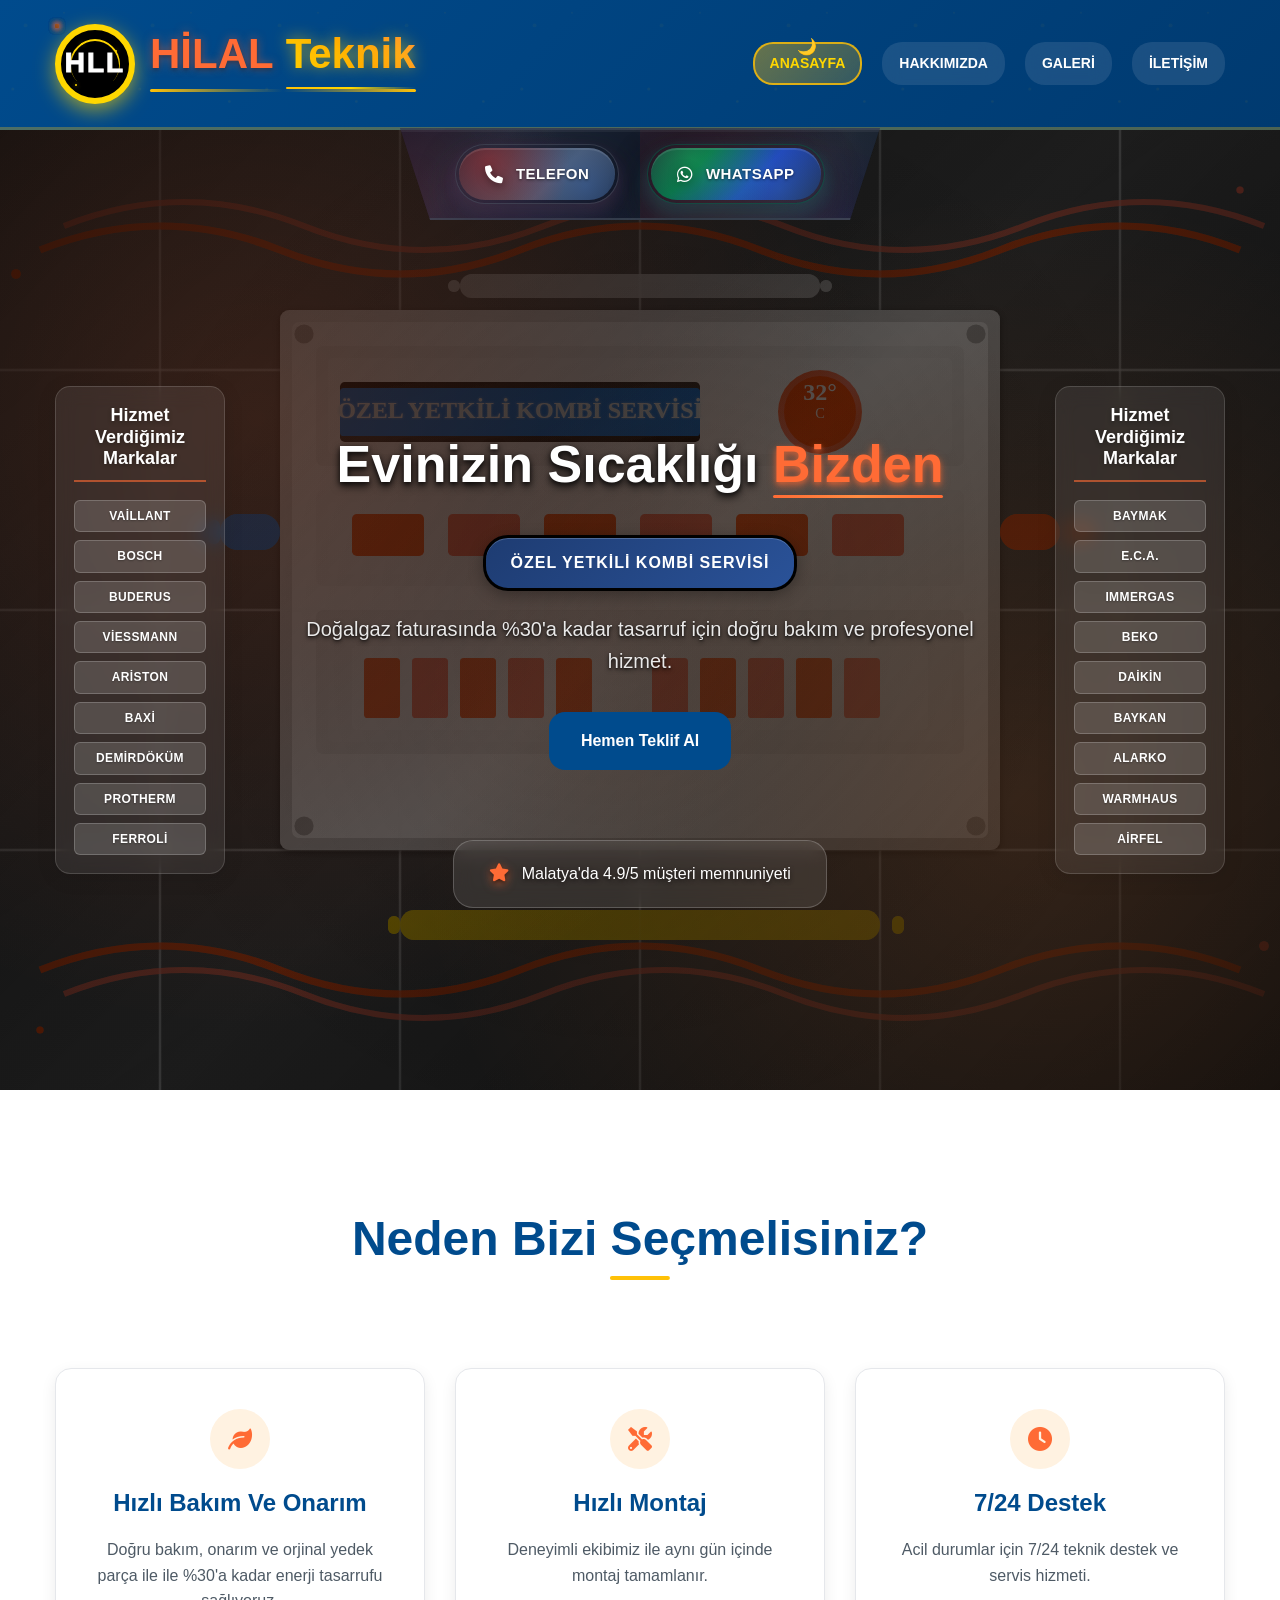
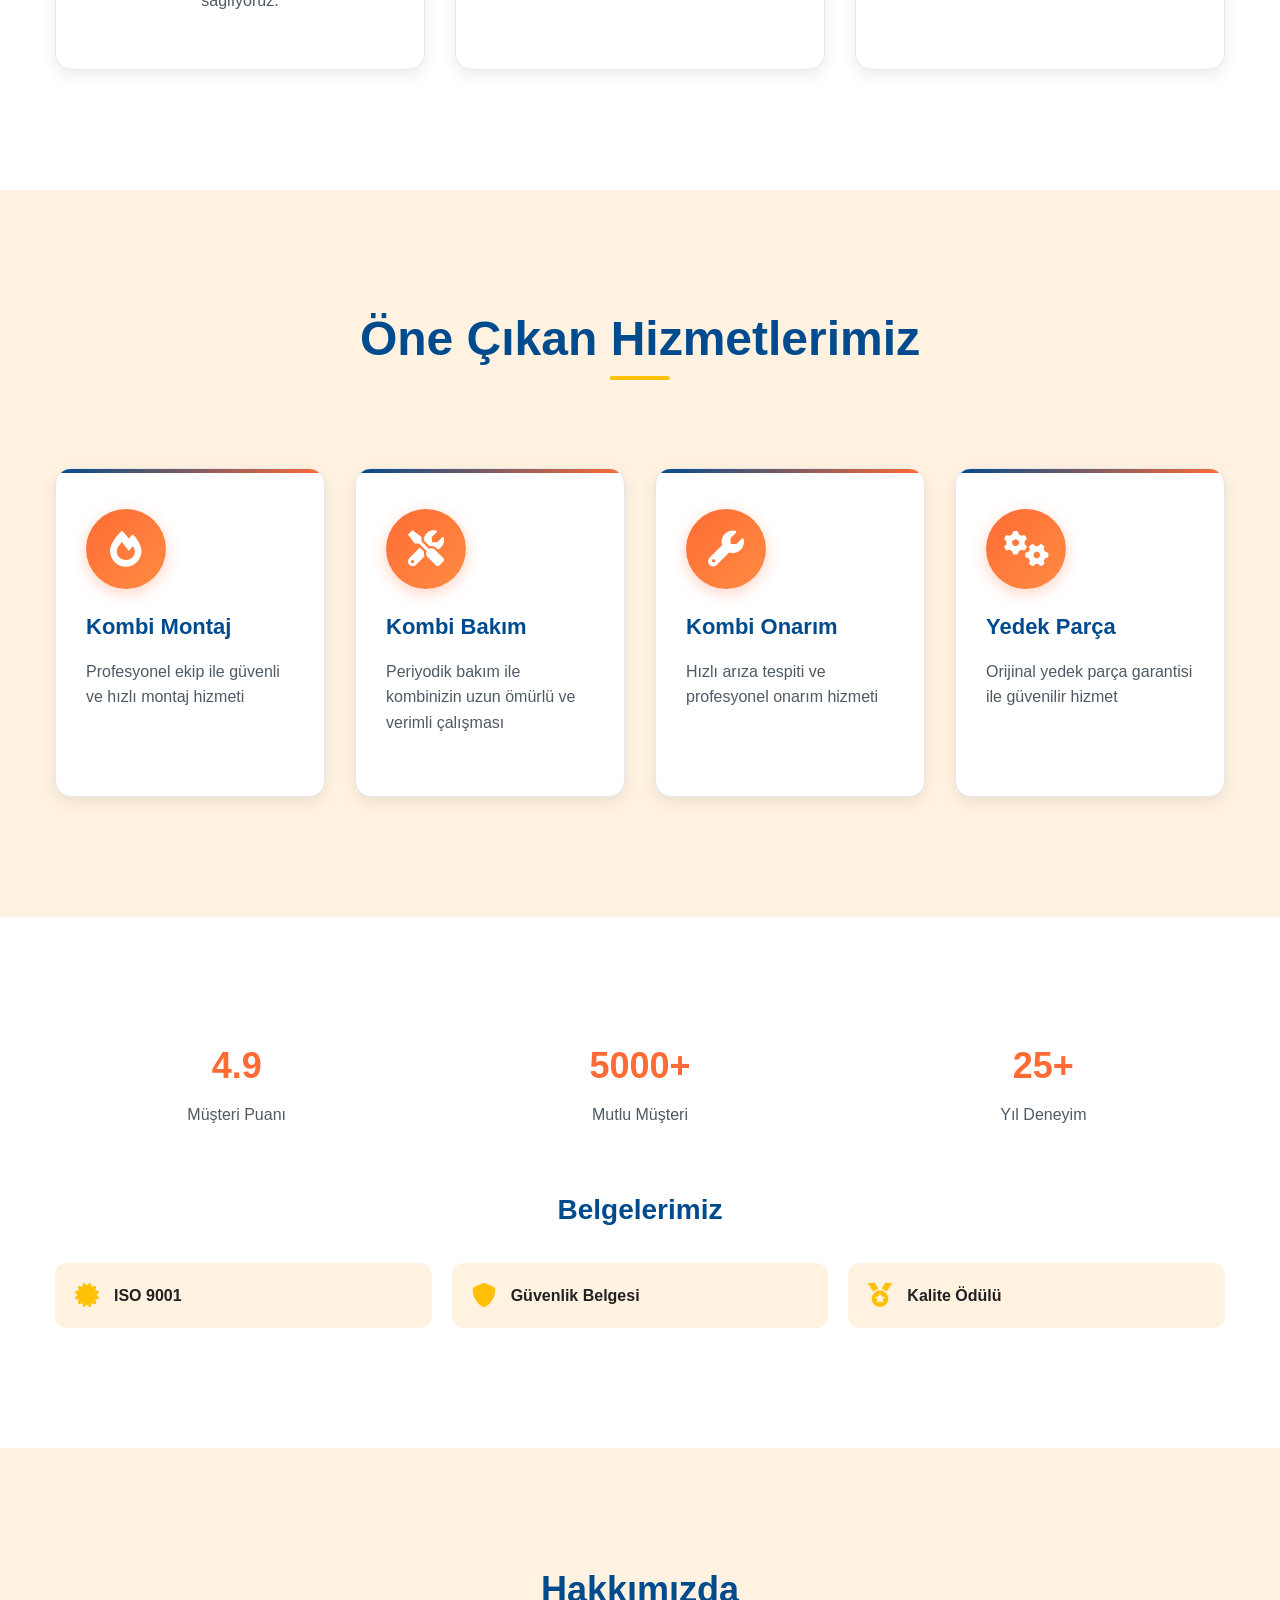
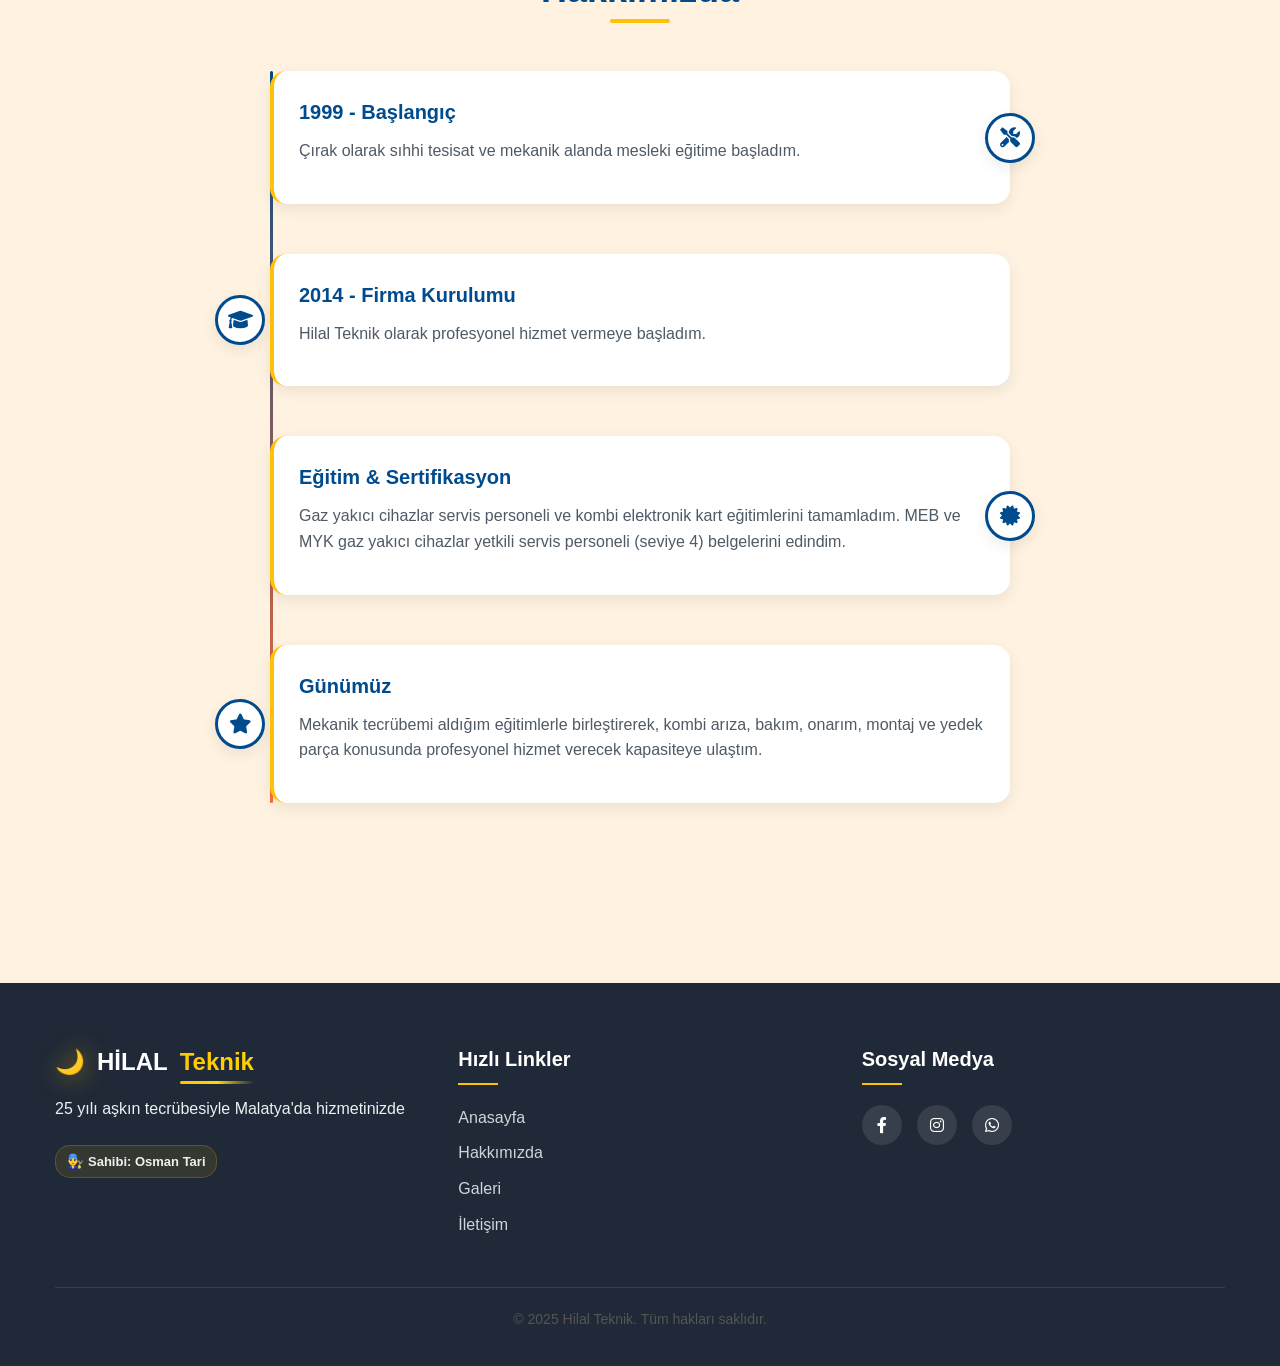
==== index.html @ ba750249 "Add files via upload" ====
<!DOCTYPE html>
<html lang="tr">
<head>
    <meta charset="UTF-8">
    <meta name="viewport" content="width=device-width, initial-scale=1.0, maximum-scale=5.0, user-scalable=yes">
    <meta name="robots" content="index, follow">
    
    <!-- Güvenlik Başlıkları -->
    <meta http-equiv="X-Content-Type-Options" content="nosniff">
    <meta http-equiv="X-Frame-Options" content="DENY">
    <meta http-equiv="X-XSS-Protection" content="1; mode=block">
    <meta http-equiv="Referrer-Policy" content="strict-origin-when-cross-origin">
    <meta http-equiv="Permissions-Policy" content="geolocation=(), microphone=(), camera=()">
    <meta http-equiv="Content-Security-Policy" content="default-src 'self'; script-src 'self' 'unsafe-inline' https://cdnjs.cloudflare.com https://fonts.googleapis.com; style-src 'self' 'unsafe-inline' https://cdnjs.cloudflare.com https://fonts.googleapis.com; font-src 'self' https://fonts.gstatic.com https://cdnjs.cloudflare.com; img-src 'self' data: https:; connect-src 'self' https://fonts.googleapis.com https://cdnjs.cloudflare.com;">
    <meta name="description" content="Malatya kombi servisi Hilal Teknik - Osman Tari. Vaillant, Bosch, Buderus, Viessmann, Ariston, Baxi, Demirdöküm, Protherm, Ferroli kombi montaj, bakım, onarım. 7/24 servis.">
    <meta name="keywords" content="malatya kombi servisi, hilal teknik, osman tari, vaillant kombi servisi, bosch kombi servisi, buderus kombi servisi, viessmann kombi servisi, ariston kombi servisi, baxi kombi servisi, demirdöküm kombi servisi, protherm kombi servisi, ferroli kombi servisi, kombi montaj malatya, kombi bakım malatya, kombi onarım malatya, kombi yedek parça malatya, 7/24 kombi servisi, malatya ısıtma sistemleri, kombi tamiri, kombi arıza servisi">
    <meta property="og:locale" content="tr_TR">
    <meta property="og:type" content="website">
    <meta property="og:title" content="Malatya Kombi Servisi | Hilal Teknik - Osman Tari">
    <meta property="og:description" content="Vaillant, Bosch, Buderus, Viessmann, Ariston kombi servisi Malatya. Hilal Teknik - Osman Tari ile güvenilir hizmet. 7/24 montaj, bakım, onarım.">
    <meta property="og:image" content="RESIMLER/resim1.jpeg">
    <meta property="og:url" content="https://www.hilalsihhitesisat.com">
    <meta name="twitter:card" content="summary_large_image">
    <meta name="twitter:title" content="Malatya Kombi Servisi | Hilal Teknik - Osman Tari">
    <meta name="twitter:description" content="Vaillant, Bosch, Buderus, Viessmann, Ariston kombi servisi Malatya. Hilal Teknik ile güvenilir hizmet. 7/24 montaj, bakım, onarım.">
    <title>Malatya Kombi Servisi | Hilal Teknik - Osman Tari | Vaillant, Bosch, Buderus Servis</title>
    <link rel="preload" as="image" href="RESIMLER/resim1.jpeg">
    <link rel="preconnect" href="https://fonts.googleapis.com">
    <link rel="preconnect" href="https://fonts.gstatic.com" crossorigin>
    <link href="https://fonts.googleapis.com/css2?family=Inter:wght@400;500;600;700&display=swap" rel="stylesheet">
    <link rel="stylesheet" href="style.css">
    <link rel="stylesheet" href="https://cdnjs.cloudflare.com/ajax/libs/font-awesome/6.0.0-beta3/css/all.min.css">
    <script type="application/ld+json">
    {
      "@context": "https://schema.org",
      "@type": "HVACBusiness",
              "name": "Hilal Teknik",
      "address": {
        "@type": "PostalAddress",
        "addressLocality": "Malatya",
        "addressCountry": "TR"
      },
      "telephone": "+90 537 607 48 17",
      "email": "info@hilalteknik.com",
      "areaServed": "Malatya",
      "image": "RESIMLER/resim1.jpeg",
      "priceRange": "₺₺",
      "openingHours": "Mo-Su 00:00-23:59",
      "sameAs": [
        "https://www.facebook.com/hilal.teknik.tesisat.malatya",
        "https://www.instagram.com/osman_tari",
        "https://wa.me/905376074817"
      ]
    }
    </script>
</head>
<body>
    <!-- ==================== HEADER / NAVBAR ==================== -->
    <header>
        <div class="container">
            <div class="logo">
                <div class="logo-emblem">
                    <!-- Dönen halka -->
                    <div class="rotating-ring"></div>
                    
                    <!-- Küçük kayalar -->
                    <div class="space-rocks">
                        <div class="rock rock-1"></div>
                        <div class="rock rock-2"></div>
                        <div class="rock rock-3"></div>
                        <div class="rock rock-4"></div>
                        <div class="rock rock-5"></div>
                        <div class="rock rock-6"></div>
                    </div>
                    
                    <!-- Ana amblem -->
                    <div class="emblem-circle">
                        <div class="emblem-text">HLL</div>
                        <div class="emblem-arc"></div>
                        <!-- Parçalanma efektleri -->
                        <div class="fragments">
                            <div class="fragment fragment-1"></div>
                            <div class="fragment fragment-2"></div>
                            <div class="fragment fragment-3"></div>
                            <div class="fragment fragment-4"></div>
                        </div>
                    </div>
                </div>
                <h1>HİLAL <span>Teknik</span></h1>
            </div>
            <nav>
                <!-- Sabit navigasyon -->
                <div class="nav-items">
                    <a href="index.html" class="nav-item" data-page="index">ANASAYFA</a>
                    <a href="hakkimizda.html" class="nav-item" data-page="hakkimizda">HAKKIMIZDA</a>
                    <a href="galeri.html" class="nav-item" data-page="galeri">GALERİ</a>
                    <a href="iletisim.html" class="nav-item nav-item--large" data-page="iletisim">İLETİŞİM</a>
                </div>
            </nav>
        </div>
    </header>

    <!-- ==================== CONTACT ACTION BAR ==================== -->
    <section class="contact-action-bar">
        <div class="container">
            <div class="contact-actions">
                <a href="tel:05376074817" class="action-btn action-btn--phone">
                    <i class="fas fa-phone"></i>
                    <span>Telefon</span>
                </a>
                <a href="https://wa.me/905376074817" class="action-btn action-btn--whatsapp">
                    <i class="fab fa-whatsapp"></i>
                    <span>WhatsApp</span>
                </a>
            </div>
        </div>
    </section>

    <main>



    <!-- ==================== HERO SECTION ==================== -->
    <section class="hero-section section section--kombi-hero">
        <div class="hero-background">
            <div class="hero-overlay"></div>
        </div>
        
        <div class="container">
            <div class="hero-grid">
                <!-- Sol Sütun - Kombi Markaları -->
                <div class="hero-brands hero-brands--left">
                    <h3 class="brands-title">Hizmet Verdiğimiz Markalar</h3>
                    <div class="brands-grid">
                        <div class="brand-item">Vaillant</div>
                        <div class="brand-item">Bosch</div>
                        <div class="brand-item">Buderus</div>
                        <div class="brand-item">Viessmann</div>
                        <div class="brand-item">Ariston</div>
                        <div class="brand-item">Baxi</div>
                        <div class="brand-item">Demirdöküm</div>
                        <div class="brand-item">Protherm</div>
                        <div class="brand-item">Ferroli</div>
                       
                    </div>
                </div>
                
                <!-- Orta Sütun - Ana İçerik -->
                <div class="hero-content">
                    <h1 class="hero-title">Evinizin Sıcaklığı <span class="highlight">Bizden</span></h1>
                    <div class="hero-badge">
                        <span class="badge-text">Özel Yetkili Kombi Servisi</span>
                    </div>
                    <p class="hero-subtitle">Doğalgaz faturasında %30'a kadar tasarruf için doğru bakım ve profesyonel hizmet.</p>
                    
                    <div class="hero-cta">
                        <a href="#contact" class="btn btn--primary js-open-quote">Hemen Teklif Al</a>
                    </div>

                    <div class="trust-badge">
                        <div class="trust-item">
                            <i class="fas fa-star"></i>
                            <span>Malatya'da 4.9/5 müşteri memnuniyeti</span>
                        </div>
                    </div>
                </div>
                
                <!-- Sağ Sütun - Kombi Markaları -->
                <div class="hero-brands hero-brands--right">
                    <h3 class="brands-title">Hizmet Verdiğimiz Markalar</h3>
                    <div class="brands-grid">
                        <div class="brand-item">Baymak</div>
                        <div class="brand-item">E.C.A.</div>
                        <div class="brand-item">Immergas</div>
                       
                        <div class="brand-item">Beko</div>
                        
                        <div class="brand-item">Daikin</div>
                        <div class="brand-item">Baykan</div>
                        <div class="brand-item">Alarko</div>
                        <div class="brand-item">Warmhaus</div>
                        <div class="brand-item">Airfel</div>
                    </div>
                </div>
            </div>
        </div>
    </section>

    <!-- ==================== VALUE PROPOSITION ==================== -->
    <section class="value-prop section section--white">
        <div class="container">
            <h2 class="section-title">Neden Bizi Seçmelisiniz?</h2>
            <div class="value-grid">
                <div class="value-card">
                    <div class="value-icon">
                        <i class="fas fa-leaf"></i>
                    </div>
                    <h3>Hızlı Bakım Ve Onarım</h3>
                    <p>Doğru bakım, onarım  ve orjinal yedek parça ile ile %30'a kadar enerji tasarrufu sağlıyoruz.</p>
                </div>
                <div class="value-card">
                    <div class="value-icon">
                        <i class="fas fa-tools"></i>
                    </div>
                    <h3>Hızlı Montaj</h3>
                    <p>Deneyimli ekibimiz ile aynı gün içinde montaj tamamlanır.</p>
                </div>
                <div class="value-card">
                    <div class="value-icon">
                        <i class="fas fa-clock"></i>
                    </div>
                    <h3>7/24 Destek</h3>
                    <p>Acil durumlar için 7/24 teknik destek ve servis hizmeti.</p>
                </div>
            </div>
        </div>
    </section>

    <!-- ==================== FEATURED SERVICES ==================== -->
    <section class="featured-services section section--comfort">
        <div class="container">
            <h2 class="section-title">Öne Çıkan Hizmetlerimiz</h2>
            <div class="services-grid">
                <div class="service-card">
                    <div class="service-icon">
                        <i class="fas fa-fire"></i>
                    </div>
                    <h3>Kombi Montaj</h3>
                    <p>Profesyonel ekip ile güvenli ve hızlı montaj hizmeti</p>
                </div>
                <div class="service-card">
                    <div class="service-icon">
                        <i class="fas fa-tools"></i>
                    </div>
                    <h3>Kombi Bakım</h3>
                    <p>Periyodik bakım ile kombinizin uzun ömürlü ve verimli çalışması</p>
                </div>
                <div class="service-card">
                    <div class="service-icon">
                        <i class="fas fa-wrench"></i>
                    </div>
                    <h3>Kombi Onarım</h3>
                    <p>Hızlı arıza tespiti ve profesyonel onarım hizmeti</p>
                </div>
                <div class="service-card">
                    <div class="service-icon">
                        <i class="fas fa-cogs"></i>
                    </div>
                    <h3>Yedek Parça</h3>
                    <p>Orijinal yedek parça garantisi ile güvenilir hizmet</p>
                </div>
            </div>
        </div>
    </section>

    <!-- ==================== TRUST ELEMENTS ==================== -->
    <section class="trust-section section section--white">
        <div class="container">
            <div class="trust-content">
                <div class="trust-stats">
                    <div class="stat-item">
                        <div class="stat-number">4.9</div>
                        <div class="stat-label">Müşteri Puanı</div>
                    </div>
                    <div class="stat-item">
                        <div class="stat-number">5000+</div>
                        <div class="stat-label">Mutlu Müşteri</div>
                    </div>
                    <div class="stat-item">
                        <div class="stat-number">25+</div>
                        <div class="stat-label">Yıl Deneyim</div>
                    </div>
                </div>
                
                <div class="certifications">
                    <h3>Belgelerimiz</h3>
                    <div class="cert-grid">
                        <div class="cert-item">
                            <i class="fas fa-certificate"></i>
                            <span>ISO 9001</span>
                        </div>
                        <div class="cert-item">
                            <i class="fas fa-shield-alt"></i>
                            <span>Güvenlik Belgesi</span>
                        </div>
                        <div class="cert-item">
                            <i class="fas fa-medal"></i>
                            <span>Kalite Ödülü</span>
                        </div>
                    </div>
                </div>
            </div>
        </div>
    </section>


    <!-- ==================== ABOUT SECTION ==================== -->
    <section class="about section section--comfort">
        <div class="container">
            <h2 class="section-title">Hakkımızda</h2>

            <div class="about-story">
                <div class="story-timeline">
                    <div class="timeline-item">
                        <div class="timeline-icon">
                            <i class="fas fa-tools"></i>
                        </div>
                        <div class="timeline-content">
                            <h4>1999 - Başlangıç</h4>
                            <p>Çırak olarak sıhhi tesisat ve mekanik alanda mesleki eğitime başladım.</p>
                        </div>
                    </div>
                    
                    <div class="timeline-item">
                        <div class="timeline-icon">
                            <i class="fas fa-graduation-cap"></i>
                        </div>
                        <div class="timeline-content">
                            <h4>2014 - Firma Kurulumu</h4>
                            <p>Hilal Teknik olarak profesyonel hizmet vermeye başladım.</p>
                        </div>
                    </div>
                    
                    <div class="timeline-item">
                        <div class="timeline-icon">
                            <i class="fas fa-certificate"></i>
                        </div>
                        <div class="timeline-content">
                            <h4>Eğitim & Sertifikasyon</h4>
                            <p>Gaz yakıcı cihazlar servis personeli ve kombi elektronik kart eğitimlerini tamamladım. MEB ve MYK gaz yakıcı cihazlar yetkili servis personeli (seviye 4) belgelerini edindim.</p>
                        </div>
                    </div>
                    
                    <div class="timeline-item">
                        <div class="timeline-icon">
                            <i class="fas fa-star"></i>
                        </div>
                        <div class="timeline-content">
                            <h4>Günümüz</h4>
                            <p>Mekanik tecrübemi aldığım eğitimlerle birleştirerek, kombi arıza, bakım, onarım, montaj ve yedek parça konusunda profesyonel hizmet verecek kapasiteye ulaştım.</p>
                        </div>
                    </div>
                </div>
            </div>

        </div>
    </section>

    <!-- ==================== STICKY CALL BAR ==================== -->

    </main>

    <!-- ==================== FOOTER ==================== -->
    <footer>
        <div class="container">
            <div class="footer-content">
                <div class="footer-logo">
                    <h2>HİLAL <span>Teknik</span></h2>
                    <p>25 yılı aşkın tecrübesiyle Malatya'da hizmetinizde</p>
                    <p class="footer-owner">Sahibi: Osman Tari</p>
                </div>
                <div class="footer-links">
                    <h3>Hızlı Linkler</h3>
                    <ul>
                        <li><a href="index.html">Anasayfa</a></li>
                        <li><a href="hakkimizda.html">Hakkımızda</a></li>
                        <li><a href="galeri.html">Galeri</a></li>
                        <li><a href="iletisim.html">İletişim</a></li>
                    </ul>
                </div>
                <div class="footer-social">
                    <h3>Sosyal Medya</h3>
                    <div class="social-icons">
                        <a href="https://www.facebook.com/hilal.teknik.tesisat.malatya" target="_blank"><i class="fab fa-facebook-f"></i></a>
                        <a href="https://www.instagram.com/hilal_teknik_malatya" target="_blank"><i class="fab fa-instagram"></i></a>
                        <a href="https://wa.me/905376074817" target="_blank"><i class="fab fa-whatsapp"></i></a>
                    </div>
                </div>
            </div>
            <div class="copyright">
                <p>&copy; 2025 Hilal Teknik. Tüm hakları saklıdır.</p>
            </div>
        </div>
    </footer>

    <!-- ==================== TEKLIF ÇEKMECE (DRAWER) ==================== -->
    <div class="drawer" id="quoteDrawer" aria-hidden="true" role="dialog" aria-label="Teklif Al">
        <div class="drawer-panel">
            <div class="drawer-header">
                <div class="drawer-title">
                    <i class="fas fa-tools"></i>
                    Hizmet Seçin
                </div>
                <button class="drawer-close" id="drawerClose" aria-label="Kapat"><i class="fas fa-times"></i></button>
            </div>
            <div class="drawer-body">
                <div class="service-options">
                    <div class="service-option">
                        <div class="service-icon">
                            <i class="fas fa-wrench"></i>
                        </div>
                        <div class="service-content">
                            <h3>Kombi Bakım & Onarım</h3>
                            <p>Profesyonel bakım, arıza tespiti ve onarım hizmetleri</p>
                            <div class="service-features">
                                <span><i class="fas fa-check"></i> Periyodik bakım</span>
                                <span><i class="fas fa-check"></i> Arıza tespiti</span>
                                <span><i class="fas fa-check"></i> Yerinde onarım</span>
                            </div>
                            <div class="service-actions">
                                <a href="https://wa.me/905376074817?text=Kombi bakım ve onarım hakkında bilgi almak istiyorum" class="btn btn--primary" target="_blank">
                                    <i class="fab fa-whatsapp"></i> WhatsApp
                                </a>
                                <a href="tel:05376074817" class="btn btn--secondary">
                                    <i class="fas fa-phone"></i> Telefon
                                </a>
                            </div>
                        </div>
                    </div>
                    
                    <div class="service-option">
                        <div class="service-icon">
                            <i class="fas fa-cog"></i>
                        </div>
                        <div class="service-content">
                            <h3>Kombi Montaj & Kurulum</h3>
                            <p>Yeni kombi montajı, eski kombi değişimi ve sistem kurulumu</p>
                            <div class="service-features">
                                <span><i class="fas fa-check"></i> Yeni kombi montajı</span>
                                <span><i class="fas fa-check"></i> Eski kombi değişimi</span>
                                <span><i class="fas fa-check"></i> Sistem kurulumu</span>
                            </div>
                            <div class="service-actions">
                                <a href="https://wa.me/905376074817?text=Kombi montaj ve kurulum hakkında bilgi almak istiyorum" class="btn btn--primary" target="_blank">
                                    <i class="fab fa-whatsapp"></i> WhatsApp
                                </a>
                                <a href="tel:05376074817" class="btn btn--secondary">
                                    <i class="fas fa-phone"></i> Telefon
                                </a>
                            </div>
                        </div>
                    </div>
                </div>
            </div>
        </div>
    </div>


    <!-- ==================== JAVASCRIPT ==================== -->
    <script>
        document.addEventListener('DOMContentLoaded', function() {
            // CTA Teklif Al tetikleyici
            const drawer = document.getElementById('quoteDrawer');
            const drawerClose = document.getElementById('drawerClose');
            
            function openDrawer() {
                drawer.classList.add('open');
                drawer.setAttribute('aria-hidden', 'false');
                document.body.style.overflow = 'hidden';
            }
            function closeDrawer() {
                drawer.classList.remove('open');
                drawer.setAttribute('aria-hidden', 'true');
                document.body.style.overflow = '';
            }
            
            document.querySelectorAll('a.btn.btn--secondary, .call-btn--quote').forEach(el => {
                el.addEventListener('click', (e) => {
                    // Teklif Alma butonları çekmeceyi açsın
                    // İşlevsiz butonları (javascript:void(0)) hariç tut
                    if ((el.classList.contains('btn--secondary') || el.classList.contains('call-btn--quote')) && 
                        el.getAttribute('href') !== 'javascript:void(0)') {
                        e.preventDefault();
                        openDrawer();
                    }
                });
            });
            
            // Birincil CTA da çekmeceyi açsın
            document.querySelectorAll('.js-open-quote').forEach(el => {
                el.addEventListener('click', (e) => { e.preventDefault(); openDrawer(); });
            });
            
            drawerClose?.addEventListener('click', closeDrawer);
            drawer?.addEventListener('click', (e) => {
                if (e.target === drawer) closeDrawer();
            });
        });
    </script>

    <!-- ==================== SCROLL EFFECTS JAVASCRIPT ==================== -->
    <script>
        // Contact action bar scroll behavior
        let lastScrollTop = 0;
        const contactActionBar = document.querySelector('.contact-action-bar');

        window.addEventListener('scroll', function() {
            const scrollTop = window.pageYOffset || document.documentElement.scrollTop;
            
            // Scrolling down - move contact action bar to top
            if (scrollTop > lastScrollTop && scrollTop > 80) {
                contactActionBar.classList.add('action-bar-top');
            }
            // Scrolling up - keep bar at top until reaching original position
            else if (scrollTop < lastScrollTop) {
                // Only move bar back when reaching original position (128px desktop, 108px mobile)
                const threshold = window.innerWidth <= 768 ? 108 : 128;
                if (scrollTop <= threshold) {
                    contactActionBar.classList.remove('action-bar-top');
                }
                // Above threshold, keep bar at top during upward scroll
            }
            // At very top - always show bar in original position
            else if (scrollTop <= 80) {
                contactActionBar.classList.remove('action-bar-top');
            }
            
            lastScrollTop = scrollTop;
        });

        // Smooth scroll for navigation links
        document.querySelectorAll('a[href^="#"]').forEach(anchor => {
            anchor.addEventListener('click', function (e) {
                e.preventDefault();
                const target = document.querySelector(this.getAttribute('href'));
                if (target) {
                    target.scrollIntoView({
                        behavior: 'smooth',
                        block: 'start'
                    });
                }
            });
        });
        
        // Sabit navigasyon sistemi - aktif sayfa işaretleme
        function setActiveNavItem() {
            const currentPage = window.location.pathname;
            const navItems = document.querySelectorAll('.nav-item');
            
            navItems.forEach(item => {
                item.classList.remove('active');
                const href = item.getAttribute('href');
                
                if (currentPage.includes('index.html') || currentPage === '/' || currentPage.endsWith('/')) {
                    if (href === 'index.html') {
                        item.classList.add('active');
                    }
                } else if (currentPage.includes('hakkimizda')) {
                    if (href === 'hakkimizda.html') {
                        item.classList.add('active');
                    }
                } else if (currentPage.includes('galeri')) {
                    if (href === 'galeri.html') {
                        item.classList.add('active');
                    }
                } else if (currentPage.includes('iletisim')) {
                    if (href === 'iletisim.html') {
                        item.classList.add('active');
                    }
                }
            });
        }
        
        // Sayfa yüklendiğinde aktif öğeyi işaretle
        setActiveNavItem();
        
        // Mobil menü kodu kaldırıldı
    </script>

    <!-- ==================== YUKARI ÇIKMA BUTONU ==================== -->
    <button id="scrollToTop" class="scroll-to-top" aria-label="Yukarı çık">
        <i class="fas fa-arrow-up"></i>
    </button>

    <script>
        // Yukarı çıkma butonu
        const scrollToTopBtn = document.getElementById('scrollToTop');
        
        // Sayfa kaydırıldığında butonu göster/gizle
        window.addEventListener('scroll', function() {
            if (window.pageYOffset > 300) {
                scrollToTopBtn.classList.add('show');
            } else {
                scrollToTopBtn.classList.remove('show');
            }
        });
        
        // Butona tıklandığında yukarı çık
        scrollToTopBtn.addEventListener('click', function() {
            window.scrollTo({
                top: 0,
                behavior: 'smooth'
            });
        });
    </script>
</body>
</html>
---- style.css ----
/* ==================== GENEL STİLLER ==================== */
* {
    margin: 0;
    padding: 0;
    box-sizing: border-box;
    font-family: 'Arial', sans-serif;
}

body {
    line-height: 1.6;
    color: #333;
    background-color: #f9f9f9;
    background: linear-gradient(to bottom, #f9f9f9 0%, #f9f9f9 100%);
}

.container {
    width: 95%;
    max-width: 1200px;
    margin: 0 auto;
    padding: 0 15px;

}

h1, h2, h3, h4 {
    margin-bottom: 20px;
    color: var(--heading);
}

p {
    margin-bottom: 15px;
    color: #555;
}

a {
    text-decoration: none;
    color: inherit;
    transition: all 0.3s ease;
}

.btn {
    display: inline-block;
    background: var(--primary);
    color: white;
    padding: 12px 25px;
    border-radius: 5px;
    transition: all 0.3s ease;
    font-weight: bold;
    border: none;
    cursor: pointer;
}

.btn:hover {
    background: var(--primary-600);
    transform: translateY(-3px);
    box-shadow: 0 5px 15px rgba(0, 0, 0, 0.1);
}

/* ==================== HEADER / NAVBAR ==================== */
header {
    background: linear-gradient(135deg, var(--primary) 0%, var(--primary-600) 100%);
    color: white;
    padding: 20px 0;
    position: relative;
    width: 100%;
    box-shadow: 
        0 4px 20px rgba(0, 0, 0, 0.15),
        0 2px 10px rgba(0, 0, 0, 0.1);
    border-bottom: 3px solid rgba(255, 193, 7, 0.3);
    overflow: hidden;
}


header::before {
    content: '';
    position: absolute;
    top: 0;
    left: 0;
    right: 0;
    bottom: 0;
    background: url('data:image/svg+xml,<svg xmlns="http://www.w3.org/2000/svg" viewBox="0 0 100 100"><defs><pattern id="headerHilal" width="100" height="100" patternUnits="userSpaceOnUse"><circle cx="20" cy="20" r="1.5" fill="%23FFC107" opacity="0.1"/><circle cx="80" cy="80" r="1" fill="%23FFC107" opacity="0.15"/><circle cx="50" cy="10" r="0.8" fill="%23FFC107" opacity="0.1"/><circle cx="10" cy="70" r="1.2" fill="%23FFC107" opacity="0.12"/></pattern></defs><rect width="100" height="100" fill="url(%23headerHilal)"/></svg>');
    opacity: 0.4;
    animation: headerHilalFloat 20s linear infinite;
}

@keyframes headerHilalFloat {
    0% {
        transform: translateX(0) rotate(0deg);
    }
    100% {
        transform: translateX(-100px) rotate(-360deg);
    }
}

header .container {
    display: flex;
    justify-content: space-between;
    align-items: center;
    position: relative;
    z-index: 2;
}

/* Navigasyon düzeni */
header nav {
    display: flex;
    flex-direction: row;
    gap: 20px;
    align-items: center;
}

/* Sabit navigasyon düzeni */
.nav-items {
    display: flex;
    gap: 20px;
    align-items: center;
}

/* Desktop'ta tüm butonlar aynı boyutta */
.nav-item {
    color: white;
    text-decoration: none;
    font-weight: 600;
    padding: 8px 15px;
    border-radius: 20px;
    transition: all 0.3s ease;
    position: relative;
    overflow: visible;
    z-index: 5;
    border: 2px solid transparent;
    background: rgba(255, 255, 255, 0.1);
    backdrop-filter: blur(10px);
    font-size: 14px;
}

.nav-item:hover {
    background: rgba(255, 255, 255, 0.2);
    border-color: rgba(255, 193, 7, 0.5);
    transform: translateY(-2px);
    box-shadow: 0 4px 15px rgba(255, 193, 7, 0.3);
}

/* Desktop'ta büyük buton özelliği kaldırıldı */
.nav-item--large {
    font-size: 14px;
    padding: 8px 15px;
    background: rgba(255, 255, 255, 0.1);
    border-color: transparent;
}

.nav-item--large:hover {
    background: rgba(255, 255, 255, 0.2);
    border-color: rgba(255, 193, 7, 0.5);
    transform: translateY(-2px);
    box-shadow: 0 4px 15px rgba(255, 193, 7, 0.3);
}

/* Mobilde header düzeni değişir */
@media (max-width: 991px) {
    header .container {
        flex-direction: row;
        justify-content: space-between;
        align-items: center;
        gap: 0;
    }
    
    /* Mobilde navigasyon düzeni */
    header nav {
        flex-direction: column;
        gap: 10px;
    }
    
    .nav-items {
        gap: 10px;
    }
    
    .nav-item {
        padding: 4px 8px;
        font-size: 10px;
    }
    
    .nav-item--large {
        padding: 6px 12px;
        font-size: 12px;
    }
}

.logo {
    display: flex;
    align-items: center;
    gap: 15px;
}

.logo-emblem {
    position: relative;
    width: 80px;
    height: 80px;
    flex-shrink: 0;
    overflow: visible;
}

.emblem-circle {
    width: 100%;
    height: 100%;
    background: #000000;
    border-radius: 50%;
    position: relative;
    display: flex;
    align-items: center;
    justify-content: center;
    overflow: hidden;
    border: 6px solid #FFD700;
    box-shadow: 0 6px 20px rgba(255, 215, 0, 0.6);
}



.emblem-text {
    color: #ffffff;
    font-size: 28px;
    font-weight: 900;
    font-family: 'Arial', sans-serif;
    letter-spacing: 2px;
    z-index: 4;
    position: relative;
    text-shadow: 0 4px 8px rgba(0, 0, 0, 0.8);
    -webkit-text-stroke: 1px #ffffff;
}





.emblem-arc {
    position: absolute;
    top: 0;
    left: 0;
    width: 100%;
    height: 100%;
    z-index: 1;
    display: none; /* Eski halkayı gizle */
}

.emblem-arc::after {
    display: none; /* Eski halka stilini gizle */
}

.logo h1 {
    font-size: 42px;
    font-weight: 700;
    display: flex;
    align-items: center;
    gap: 12px;
    position: relative;
    color: #FF6B35;
    text-shadow: 
        0 2px 4px rgba(0, 0, 0, 0.3),
        0 0 10px rgba(255, 107, 53, 0.5);
}


.logo h1::after {
    content: '';
    position: absolute;
    bottom: -5px;
    left: 0;
    width: 100%;
    height: 3px;
    background: linear-gradient(90deg, var(--accent), transparent, var(--accent));
    border-radius: 2px;
    animation: logoHilalUnderline 3s ease-in-out infinite;
}

@keyframes logoHilalGlow {
    0% {
        filter: drop-shadow(0 0 10px rgba(255, 193, 7, 0.6)) scale(1);
        transform: rotate(0deg);
    }
    100% {
        filter: drop-shadow(0 0 20px rgba(255, 193, 7, 0.9)) scale(1.1);
        transform: rotate(10deg);
    }
}

@keyframes logoHilalUnderline {
    0%, 100% {
        width: 100%;
        opacity: 1;
    }
    50% {
        width: 80%;
        opacity: 0.7;
    }
}

.logo span {
    color: var(--accent);
    font-weight: 600;
    position: relative;
    background: linear-gradient(45deg, #FFD700, #FFA500, #FF8C42);
    -webkit-background-clip: text;
    -webkit-text-fill-color: transparent;
    text-shadow: 0 0 15px rgba(255, 215, 0, 0.6);
    background-clip: text;
}

.logo span::after {
    content: '';
    position: absolute;
    bottom: -2px;
    left: 0;
    width: 100%;
    height: 2px;
    background: linear-gradient(90deg, var(--accent), #FFD700, transparent);
    border-radius: 1px;
    animation: spanHilalGlow 2s ease-in-out infinite alternate;
}

@keyframes spanHilalGlow {
    0% {
        opacity: 0.7;
        transform: scaleX(1);
    }
    100% {
        opacity: 1;
        transform: scaleX(1.1);
    }
}

/* Navigation with hilal elements */
.nav-links {
    display: flex;
    list-style: none;
    gap: 30px;
    margin: 0;
    padding: 0;
}

/* Yeni navigasyon sistemi - Desktop için yukarıda tanımlandı */

/* Aktif sayfa için özel stil */
.nav-item.active {
    background: linear-gradient(135deg, rgba(255, 193, 7, 0.4), rgba(255, 193, 7, 0.2));
    border-color: rgba(255, 193, 7, 0.8);
    color: #FFD700;
    font-weight: 700;
}

.nav-item.active::before {
    content: '🌙';
    position: absolute;
    top: -10px;
    left: 50%;
    transform: translateX(-50%);
    font-size: 16px;
    animation: activePageGlow 2s ease-in-out infinite;
}

@keyframes activePageGlow {
    0%, 100% {
        filter: drop-shadow(0 0 5px rgba(255, 193, 7, 0.8));
    }
    50% {
        filter: drop-shadow(0 0 15px rgba(255, 193, 7, 1));
    }
}

/* Mobile Menu Button - Kaldırıldı */

/* Mobilde menü butonunu göster - Kaldırıldı */

/* Mobilde navigasyon stilleri - temizlendi */

@media (max-width: 575px) {
    .nav-links a {
        padding: 12px 15px;
        font-size: 13px;
    }
    
    /* Small mobile optimizations */
    .mobile-menu-btn {
        width: 28px;
        height: 22px;
    }
    
    .mobile-menu-btn span {
        height: 2.5px;
    }
}

/* Mobile Menu Button Span - Kaldırıldı */

/* Mobile Menu Button Active States - Kaldırıldı */

.nav-links li {
    position: relative;
}

.nav-links a {
    color: white;
    text-decoration: none;
    font-weight: 600;
    font-size: 16px;
    padding: 20px 15px 10px;
    border-radius: 25px;
    transition: all 0.3s ease;
    position: relative;
    overflow: visible;
    z-index: 5;
}

.nav-links a::before {
    content: '🌙';
    position: absolute;
    top: -15px;
    left: 50%;
    transform: translateX(-50%);
    font-size: 16px;
    opacity: 0;
    transition: all 0.3s ease;
    z-index: 10;
    animation: navHilalFloat 2s ease-in-out infinite;
}

.nav-links a:hover::before {
    top: -20px;
    opacity: 1;
    z-index: 15;
    filter: drop-shadow(0 0 8px rgba(255, 193, 7, 0.8));
    animation: navHilalBounce 1s ease-in-out infinite;
}

@keyframes navHilalFloat {
    0%, 100% {
        transform: translateX(-50%) translateY(0);
    }
    50% {
        transform: translateX(-50%) translateY(-3px);
    }
}

@keyframes navHilalBounce {
    0%, 100% {
        transform: translateX(-50%) translateY(0);
    }
    50% {
        transform: translateX(-50%) translateY(-5px);
    }
}

.nav-links a::after {
    content: '';
    position: absolute;
    bottom: 0;
    left: 50%;
    width: 0;
    height: 2px;
    background: var(--accent);
    transition: all 0.3s ease;
    transform: translateX(-50%);
}

.nav-links a:hover::after {
    width: 80%;
}

.nav-links a:hover {
    background: rgba(255, 193, 7, 0.2);
    color: var(--accent);
    transform: translateY(-2px);
    box-shadow: 0 4px 15px rgba(255, 193, 7, 0.3);
    z-index: 8;
}





















/* Enhanced Footer with Hilal */
.footer-logo h2 {
    color: white;
    font-size: 26px;
    margin-bottom: 18px;
    display: flex;
    align-items: center;
    gap: 12px;
}

.footer-logo h2::before {
    content: '🌙';
    font-size: 24px;
    animation: footerHilalGlow 4s ease-in-out infinite alternate;
    filter: drop-shadow(0 0 12px rgba(255, 193, 7, 0.7));
}

@keyframes footerHilalGlow {
    0% {
        filter: drop-shadow(0 0 12px rgba(255, 193, 7, 0.7)) scale(1);
        transform: rotate(0deg);
    }
    100% {
        filter: drop-shadow(0 0 20px rgba(255, 193, 7, 1)) scale(1.15);
        transform: rotate(-10deg);
    }
}

.footer-logo span {
    color: var(--accent);
    position: relative;
    background: linear-gradient(45deg, var(--accent), #FFD700);
    -webkit-background-clip: text;
    -webkit-text-fill-color: transparent;
    background-clip: text;
}

.footer-logo span::after {
    content: '';
    position: absolute;
    bottom: -3px;
    left: 0;
    width: 100%;
    height: 3px;
    background: linear-gradient(90deg, var(--accent), #FFD700, transparent);
    border-radius: 2px;
    animation: footerSpanGlow 3s ease-in-out infinite alternate;
}

@keyframes footerSpanGlow {
    0% {
        opacity: 0.6;
        transform: scaleX(0.8);
    }
    100% {
        opacity: 1;
        transform: scaleX(1.2);
    }
}

/* Responsive adjustments for enhanced hilal elements */
@media (max-width: 768px) {
    .hero-title::before,
    .hero-title::after {
        display: none;
    }
    
    .logo-emblem {
        width: 60px;
        height: 60px;
    }
    
    .emblem-text {
        font-size: 20px;
        letter-spacing: 1px;
    }
    
    
    .logo h1::before {
        font-size: 24px;
    }
    
    .footer-logo h2::before {
        font-size: 20px;
    }
    
    .nav-links a::before {
        display: none;
    }
    
    .nav-links {
        gap: 20px;
    }
}

@media (max-width: 576px) {
    .hero-title {
        font-size: 42px;
    }
    
    .logo h1 {
        font-size: 28px;
    }
    
    .logo h1::before {
        font-size: 20px;
    }
    
    .footer-logo h2 {
        font-size: 22px;
    }
    
    .footer-logo h2::before {
        font-size: 18px;
    }
}

/* ==================== HERO SECTION ==================== */
.hero {
    height: 80vh;
    display: flex;
    align-items: center;
    text-align: center;
    color: white;
    position: relative;
    background: rgba(0, 0, 0, 0.7);
}

.hero .container {
    position: relative;
    z-index: 2;
}

.hero h1 {
    font-size: 48px;
    margin-bottom: 20px;
    text-shadow: 2px 2px 4px rgba(0, 0, 0, 0.5);
    font-weight: 700;
}

.hero p {
    font-size: 20px;
    margin-bottom: 30px;
    text-shadow: 1px 1px 2px rgba(0, 0, 0, 0.5);
    max-width: 700px;
    margin-left: auto;
    margin-right: auto;
}

/* ==================== SERVICES SECTION ==================== */
.services {
    padding: 80px 0;
    background: #fff;
    text-align: center;
}

.services h2 {
    font-size: 36px;
    margin-bottom: 50px;
    position: relative;
    display: inline-block;
}

.services h2::after {
    content: '';
    position: absolute;
    width: 50px;
    height: 3px;
    background: var(--accent);
    bottom: -10px;
    left: 50%;
    transform: translateX(-50%);
}

.service-grid {
    display: grid;
    grid-template-columns: repeat(auto-fit, minmax(250px, 1fr));
    gap: 30px;
    margin-top: 50px;
}

.service-item {
    background: white;
    padding: 40px 30px;
    border-radius: 10px;
    box-shadow: 0 5px 15px rgba(0, 0, 0, 0.05);
    transition: all 0.3s ease;
    border: 1px solid #eee;
}

.service-item:hover {
    transform: translateY(-10px);
    box-shadow: 0 15px 30px rgba(0, 0, 0, 0.1);
    border-color: var(--secondary);
}

.service-item i {
    font-size: 50px;
    color: var(--secondary);
    margin-bottom: 20px;
}

.service-item h3 {
    font-size: 22px;
    margin-bottom: 15px;
    color: var(--heading);
}

/* ==================== ABOUT SECTION ==================== */
.about {
    padding: 80px 0;
    background: linear-gradient(135deg, var(--comfort) 0%, #f8f9fa 100%);
}

.about h2 {
    font-size: 36px;
    text-align: center;
    margin-bottom: 60px;
    position: relative;
    display: inline-block;
    left: 50%;
    transform: translateX(-50%);
}

.about h2::after {
    content: '';
    position: absolute;
    width: 60px;
    height: 4px;
    background: var(--accent);
    bottom: -12px;
    left: 50%;
    transform: translateX(-50%);
    border-radius: 2px;
}

/* About Hero Section */
.about-hero {
    display: grid;
    grid-template-columns: 1fr 2fr;
    gap: 40px;
    align-items: center;
    margin-bottom: 60px;
    background: var(--surface);
    padding: 40px;
    border-radius: var(--radius);
    box-shadow: var(--shadow-md);
}

.about-image {
    position: relative;
    height: 200px;
    background: linear-gradient(135deg, var(--primary), var(--secondary));
    border-radius: var(--radius);
    display: flex;
    align-items: center;
    justify-content: center;
}

.experience-badge {
    text-align: center;
    color: white;
}

.experience-badge .years {
    display: block;
    font-size: 48px;
    font-weight: 700;
    line-height: 1;
}

.experience-badge .label {
    font-size: 16px;
    font-weight: 500;
    opacity: 0.9;
}

.about-intro h3 {
    font-size: 32px;
    color: var(--heading);
    margin-bottom: 15px;
    font-weight: 700;
}

.about-intro .tagline {
    font-size: 18px;
    color: var(--text-secondary);
    margin-bottom: 25px;
    font-weight: 500;
}

.about-intro .owner-info {
    font-size: 14px;
    color: var(--accent);
    font-weight: 600;
    margin: 8px 0 15px;
    padding: 6px 12px;
    background: rgba(255, 193, 7, 0.1);
    border-radius: 20px;
    display: inline-block;
    border: 1px solid rgba(255, 193, 7, 0.3);
    position: relative;
}

.about-intro .owner-info::before {
    content: '👨‍🔧';
    margin-right: 6px;
    font-size: 16px;
}

.certification-badges {
    display: flex;
    gap: 15px;
    flex-wrap: wrap;
}

.badge {
    padding: 8px 16px;
    border-radius: 20px;
    font-size: 14px;
    font-weight: 600;
    color: white;
}

.badge.meb {
    background: var(--primary);
}

.badge.myk {
    background: var(--secondary);
}

.badge.certified {
    background: var(--eco);
}

/* Story Timeline */
.about-story {
    margin-bottom: 60px;
}

.story-timeline {
    position: relative;
    max-width: 800px;
    margin: 0 auto;
}

.story-timeline::before {
    content: '';
    position: absolute;
    left: 30px;
    top: 0;
    bottom: 0;
    width: 3px;
    background: linear-gradient(to bottom, var(--primary), var(--secondary));
    border-radius: 2px;
}

.timeline-item {
    display: flex;
    align-items: flex-start;
    margin-bottom: 40px;
    position: relative;
}

.timeline-icon {
    width: 60px;
    height: 60px;
    background: var(--surface);
    border: 4px solid var(--primary);
    border-radius: 50%;
    display: flex;
    align-items: center;
    justify-content: center;
    margin-right: 30px;
    z-index: 2;
    box-shadow: var(--shadow-sm);
}

.timeline-icon i {
    font-size: 24px;
    color: var(--primary);
}

.timeline-content {
    flex: 1;
    background: var(--surface);
    padding: 25px;
    border-radius: var(--radius);
    box-shadow: var(--shadow-sm);
    border-left: 4px solid var(--accent);
}

.timeline-content h4 {
    font-size: 20px;
    color: var(--heading);
    margin-bottom: 10px;
    font-weight: 600;
}

.timeline-content p {
    color: var(--text-secondary);
    line-height: 1.6;
}

/* Mission Section */
.about-mission {
    margin-bottom: 60px;
}

.mission-card {
    background: var(--surface);
    padding: 40px;
    border-radius: var(--radius);
    box-shadow: var(--shadow-md);
    text-align: center;
    border: 2px solid var(--accent);
    position: relative;
    overflow: hidden;
}

.mission-card::before {
    content: '';
    position: absolute;
    top: 0;
    left: 0;
    right: 0;
    height: 4px;
    background: linear-gradient(90deg, var(--primary), var(--secondary), var(--accent));
}

.mission-icon {
    width: 80px;
    height: 80px;
    background: var(--comfort);
    border-radius: 50%;
    display: flex;
    align-items: center;
    justify-content: center;
    margin: 0 auto 25px;
}

.mission-icon i {
    font-size: 36px;
    color: var(--secondary);
}

.mission-content h3 {
    font-size: 28px;
    color: var(--heading);
    margin-bottom: 20px;
    font-weight: 600;
}

.mission-content p {
    font-size: 18px;
    color: var(--text-secondary);
    line-height: 1.7;
    max-width: 700px;
    margin: 0 auto;
}

/* Expertise Section */
.about-expertise {
    text-align: center;
}

.expertise-title {
    font-size: 28px;
    color: var(--heading);
    margin-bottom: 40px;
    font-weight: 600;
}

.expertise-grid {
    display: grid;
    grid-template-columns: repeat(auto-fit, minmax(250px, 1fr));
    gap: 30px;
}

.expertise-item {
    background: var(--surface);
    padding: 30px 25px;
    border-radius: var(--radius);
    box-shadow: var(--shadow-sm);
    transition: all 0.3s ease;
    border: 1px solid var(--border);
}

.expertise-item:hover {
    transform: translateY(-8px);
    box-shadow: var(--shadow-lg);
    border-color: var(--secondary);
}

.expertise-icon {
    width: 70px;
    height: 70px;
    background: var(--comfort);
    border-radius: var(--radius-sm);
    display: flex;
    align-items: center;
    justify-content: center;
    margin: 0 auto 20px;
}

.expertise-icon i {
    font-size: 32px;
    color: var(--secondary);
}

.expertise-item h4 {
    font-size: 20px;
    color: var(--heading);
    margin-bottom: 15px;
    font-weight: 600;
}

.expertise-item p {
    color: var(--text-secondary);
    line-height: 1.5;
}

/* Responsive Design */
@media (max-width: 768px) {
    .about-hero {
        grid-template-columns: 1fr;
        text-align: center;
        gap: 30px;
    }
    
    .about-image {
        height: 150px;
    }
    
    .experience-badge .years {
        font-size: 36px;
    }
    
    .certification-badges {
        justify-content: center;
    }
    
    .story-timeline::before {
        left: 20px;
    }
    
    .timeline-icon {
        width: 50px;
        height: 50px;
        margin-right: 20px;
    }
    
    .timeline-icon i {
        font-size: 20px;
    }
    
    .expertise-grid {
        grid-template-columns: repeat(auto-fit, minmax(200px, 1fr));
    }
}

@media (max-width: 576px) {
    .about-hero {
        padding: 25px;
    }
    
    .about-intro h3 {
        font-size: 28px;
    }
    
    .timeline-content {
        padding: 20px;
    }
    
    .mission-card {
        padding: 30px 25px;
    }
    
    .expertise-item {
        padding: 25px 20px;
    }
}

/* ==================== CONTACT SECTION ==================== */
.contact {
    padding: 80px 0;
    background: #fff;
    text-align: center;
}

.contact h2 {
    font-size: 36px;
    margin-bottom: 50px;
    position: relative;
    display: inline-block;
}

.contact h2::after {
    content: '';
    position: absolute;
    width: 50px;
    height: 3px;
    background: var(--accent);
    bottom: -10px;
    left: 50%;
    transform: translateX(-50%);
}

.contact-info {
    font-size: 20px;
    max-width: 600px;
    margin: 0 auto;
}

.contact-info p {
    margin-bottom: 20px;
    display: flex;
    align-items: center;
    justify-content: center;
}

.contact-info i {
    color: var(--secondary);
    margin-right: 15px;
    font-size: 24px;
    width: 30px;
}

/* ==================== FOOTER ==================== */
footer {
    background: #2c3e50;
    color: white;
    padding: 60px 0 20px;
    position: relative;
    z-index: 1008;
}

.footer-content {
    display: grid;
    grid-template-columns: repeat(auto-fit, minmax(250px, 1fr));
    gap: 40px;
    margin-bottom: 40px;
}

.footer-logo h2 {
    color: white;
    font-size: 24px;
    margin-bottom: 15px;
}

.footer-logo span {
    color: var(--accent);
}

.footer-logo p {
    color: #ecf0f1;
}

.footer-links h3 {
    color: white;
    font-size: 20px;
    margin-bottom: 20px;
    position: relative;
    padding-bottom: 10px;
}

.footer-links h3::after {
    content: '';
    position: absolute;
    width: 40px;
    height: 2px;
    background: var(--accent);
    bottom: 0;
    left: 0;
}

.footer-links ul {
    list-style: none;
}

.footer-links ul li {
    margin-bottom: 10px;
}

.footer-links ul li a {
    color: #ecf0f1;
    transition: all 0.3s ease;
}

.footer-links ul li a:hover {
    color: var(--accent);
    padding-left: 5px;
}

.footer-social h3 {
    color: white;
    font-size: 20px;
    margin-bottom: 20px;
    position: relative;
    padding-bottom: 10px;
}

.footer-social h3::after {
    content: '';
    position: absolute;
    width: 40px;
    height: 2px;
    background: var(--accent);
    bottom: 0;
    left: 0;
}

.social-icons {
    display: flex;
    gap: 15px;
}

.social-icons a {
    display: flex;
    align-items: center;
    justify-content: center;
    width: 40px;
    height: 40px;
    background: rgba(255, 255, 255, 0.1);
    border-radius: 50%;
    color: white;
    transition: all 0.3s ease;
}

.social-icons a:hover {
    background: var(--secondary);
    transform: translateY(-3px);
}

.copyright {
    text-align: center;
    padding-top: 20px;
    border-top: 1px solid rgba(255, 255, 255, 0.1);
    color: #bdc3c7;
    font-size: 14px;
}

/* ==================== RESPONSIVE TASARIM ==================== */
@media (max-width: 992px) {
    .hero h1 {
        font-size: 42px;
    }
    
    .hero p {
        font-size: 18px;
    }
}

@media (max-width: 768px) {
    header .container {
        flex-direction: column;
        text-align: center;
    }

    .nav-links {
        margin-top: 20px;
        flex-direction: column;
        align-items: center;
    }

    .nav-links li {
        margin: 10px 0;
    }

    .hero h1 {
        font-size: 36px;
    }

    .hero p {
        font-size: 16px;
    }

    .hero {
        height: 70vh;
    }
    
    .footer-content {
        grid-template-columns: 1fr;
        text-align: center;
    }
    
    .footer-links h3::after,
    .footer-social h3::after {
        left: 50%;
        transform: translateX(-50%);
    }
    
    .social-icons {
        justify-content: center;
    }
}

@media (max-width: 576px) {
    .hero h1 {
        font-size: 32px;
    }
    
    .hero {
        height: 60vh;
    }
    
    .service-item, .feature {
        padding: 25px 20px;
    }
}

/* ==================== WHATSAPP BUTTON ==================== */
.whatsapp-button {
    position: fixed;
    bottom: 30px;
    right: 30px;
    width: 60px;
    height: 60px;
    background: #25d366;
    border-radius: 50%;
    display: flex;
    align-items: center;
    justify-content: center;
    color: white;
    font-size: 30px;
    text-decoration: none;
    box-shadow: 0 4px 15px rgba(37, 211, 102, 0.3);
    transition: all 0.3s ease;
    z-index: 1000;
    animation: whatsappPulse 2s infinite;
}

.whatsapp-button:hover {
    transform: scale(1.1);
    box-shadow: 0 6px 20px rgba(37, 211, 102, 0.4);
    background: #128c7e;
}

.whatsapp-button:active {
    transform: scale(0.95);
}

@keyframes whatsappPulse {
    0% {
        box-shadow: 0 4px 15px rgba(37, 211, 102, 0.3);
    }
    50% {
        box-shadow: 0 4px 25px rgba(37, 211, 102, 0.6);
    }
    100% {
        box-shadow: 0 4px 15px rgba(37, 211, 102, 0.3);
    }
}

/* Mobil cihazlar için responsive tasarım */
@media (max-width: 768px) {
    .whatsapp-button {
        width: 55px;
        height: 55px;
        font-size: 28px;
        bottom: 20px;
        right: 20px;
    }
}

/* ==================== MODERN TASARIM EKLERI ==================== */
:root {
    /* Ana Renk Paleti */
    --primary: #004B8D;         /* Derin Mavi - güven/uzmanlık */
    --primary-600: #003A70;
    --secondary: #FF6B35;       /* Canlı Turuncu - dikkat/ısınma */
    --secondary-600: #FF8A5A;
    --accent: #FFC107;          /* Altın Sarı - kampanya/fiyat */
    --comfort: #FFF2E1;         /* Krem - konfor zemini */
    --eco: #4CAF50;             /* Yeşil - tasarruf/eko */
    
    /* Metin Renkleri */
    --text: #212121;            /* Koyu gri */
    --text-secondary: #4E5A65;  /* İkincil metin */
    
    /* Durum Renkleri */
    --success: #2E7D32;
    --warning: #ED6C02;
    --error: #D32F2F;
    --info: #0288D1;
    
    /* Sistem Renkleri */
    --brand: var(--secondary);
    --brand-600: var(--secondary-600);
    --bg: var(--comfort);
    --heading: var(--primary);
    --surface: #ffffff;
    --surface-2: #f8f9fa;
    --border: #e5e7eb;
    --ring: 0 0 0 3px rgba(0, 75, 141, 0.35);
    --shadow-sm: 0 5px 15px rgba(0,0,0,0.08);
    --shadow-md: 0 10px 30px rgba(0,0,0,0.12);
    --shadow-lg: 0 20px 40px rgba(0,0,0,0.15);
    --radius: 16px;
    --radius-sm: 12px;
}

html:focus-within {
    scroll-behavior: smooth;
}

body {
    background: var(--bg);
    background-color: #f9f9f9;
    color: var(--text);
    font-family: 'Inter', -apple-system, BlinkMacSystemFont, 'Segoe UI', Roboto, sans-serif;
    font-size: 16px;
    line-height: 1.6;
}

/* Bölüm yapısı ve yardımcı sınıflar */
.section {
    padding: 120px 0;
}
.section--white { background: var(--surface); }
.section--comfort { background: var(--comfort); }
.section--muted { background: var(--surface-2); }
.with-header-offset { margin-top: 0px; }

.section-title {
    font-size: 36px;
    margin-bottom: 50px;
    position: relative;
    display: inline-block;
    color: var(--heading);
    font-weight: 600;
    text-align: center;
    left: 50%;
    transform: translateX(-50%);
}
.section-title::after {
    content: '';
    position: absolute;
    width: 60px;
    height: 4px;
    background: var(--accent);
    bottom: -12px;
    left: 50%;
    transform: translateX(-50%);
    border-radius: 2px;
}

/* Hero Section */
.hero-section {
    text-align: center;
    padding: 180px 0 100px;
    background: var(--comfort);
    position: relative;
    margin-top: 0px; /* Contact action bar'ın altında */
    z-index: 1; /* Sticky call bar'ın arkasında kalacak */
}





.hero-title {
    font-size: 48px;
    font-weight: 700;
    margin-bottom: 20px;
    color: var(--heading);
    line-height: 1.2;
}

.hero-title .highlight {
    color: var(--secondary);
}





.btn {
    display: inline-block;
    padding: 16px 32px;
    border-radius: var(--radius);
    font-weight: 600;
    font-size: 16px;
    text-decoration: none;
    transition: all 0.3s ease;
    border: none;
    cursor: pointer;
    text-align: center;
    min-width: 160px;
}

.btn--primary {
    background: var(--primary);
    color: white;
}

.btn--primary:hover {
    background: var(--primary-600);
    transform: translateY(-2px);
    box-shadow: var(--shadow-md);
}

.btn--secondary {
    background: var(--secondary);
    color: white;
}

.btn--secondary:hover {
    background: var(--secondary-600);
    transform: translateY(-2px);
    box-shadow: var(--shadow-md);
}

/* İşlevsiz buton stilleri - sadece görsel kart */
.btn--secondary[href="javascript:void(0)"] {
    cursor: default !important;
    pointer-events: none;
    position: relative;
    /* Normal buton görünümü korunuyor */
    opacity: 1;
    background: var(--secondary);
    color: white;
    border: 2px solid var(--secondary);
    transition: all 0.3s ease;
}

.btn--secondary[href="javascript:void(0)"]:hover {
    /* Hover efektleri normal buton gibi */
    background: var(--secondary-600);
    color: white;
    transform: translateY(-2px);
    box-shadow: var(--shadow-md);
}



.trust-badge {
    display: flex;
    gap: 40px;
    justify-content: center;
    flex-wrap: wrap;
    margin-top: 120px;
}

.trust-item {
    display: flex;
    align-items: center;
    gap: 10px;
    color: var(--text-secondary);
    font-weight: 500;
}

.trust-item i {
    color: var(--accent);
    font-size: 18px;
}

/* Value Proposition */
.value-grid {
    display: grid;
    grid-template-columns: repeat(auto-fit, minmax(300px, 1fr));
    gap: 30px;
    margin-top: 50px;
}

.value-card {
    background: var(--surface);
    padding: 40px 30px;
    border-radius: var(--radius);
    text-align: center;
    box-shadow: var(--shadow-sm);
    transition: all 0.3s ease;
    border: 1px solid var(--border);
}

.value-card:hover {
    transform: translateY(-8px);
    box-shadow: var(--shadow-lg);
    border-color: var(--secondary);
}

.value-icon {
    width: 80px;
    height: 80px;
    background: var(--comfort);
    border-radius: 50%;
    display: flex;
    align-items: center;
    justify-content: center;
    margin: 0 auto 20px;
}

.value-icon i {
    font-size: 36px;
    color: var(--secondary);
}

.value-card h3 {
    font-size: 24px;
    margin-bottom: 15px;
    color: var(--heading);
    font-weight: 600;
}

.value-card p {
    color: var(--text-secondary);
    line-height: 1.6;
}

/* Featured Services */
.services-grid {
    display: grid;
    /* 4 kart için optimize edilmiş grid */
    grid-template-columns: repeat(auto-fit, minmax(280px, 1fr));
    gap: 30px;                  /* Kartlar arası boşluk */

    max-width: 1200px;
    margin: 50px auto 0;        /* container'ı ortalar */
    justify-content: center;     /* kolon bloklarını ortalar */

    /* sorun çıkaranlar kaldırılıyor */
    /* justify-items: start;  -> gerek yok */
    /* margin-left: auto; margin-right: 0; -> gerek yok */
    /* transform: translateX(50px); -> kaldır */
}

.service-card {
    background: var(--surface);
    padding: 40px 30px;
    border-radius: var(--radius);
    box-shadow: var(--shadow-sm);
    transition: all 0.3s ease;
    border: 1px solid var(--border);
    position: relative;
    overflow: hidden;

    /* Kart kolonu tamamen kaplamasın; gerçek ortalama için genişliği kısıtla */
    width: min(100%, 350px);
    max-width: 350px;            /* mevcut kalabilir */
    /* place-self: center;       -> ekstra güvence istersen açabilirsin */
}


.service-card::before {
    content: '';
    position: absolute;
    top: 0;
    left: 0;
    width: 100%;
    height: 4px;
    background: linear-gradient(90deg, var(--primary), var(--secondary));
}

.service-card:hover {
    transform: translateY(-8px);
    box-shadow: var(--shadow-lg);
}

.service-icon {
    width: 70px;
    height: 70px;
    background: var(--comfort);
    border-radius: var(--radius-sm);
    display: flex;
    align-items: center;
    justify-content: center;
    margin-bottom: 20px;
}

.service-icon i {
    font-size: 32px;
    color: var(--secondary);
}

.service-card h3 {
    font-size: 22px;
    margin-bottom: 15px;
    color: var(--heading);
    font-weight: 600;
}

.service-card p {
    color: var(--text-secondary);
    margin-bottom: 20px;
    line-height: 1.6;
}

.service-link {
    color: var(--primary);
    font-weight: 600;
    display: inline-flex;
    align-items: center;
    gap: 8px;
    transition: all 0.3s ease;
}

.service-link:hover {
    color: var(--secondary);
    gap: 12px;
}

/* Trust Elements */
.trust-content {
    text-align: center;
}

.trust-stats {
    display: grid;
    grid-template-columns: repeat(auto-fit, minmax(200px, 1fr));
    gap: 40px;
    margin-bottom: 60px;
}

.stat-item {
    text-align: center;
}

.stat-number {
    font-size: 48px;
    font-weight: 700;
    color: var(--primary);
    margin-bottom: 10px;
}

.stat-label {
    font-size: 18px;
    color: var(--text-secondary);
    font-weight: 500;
}

.certifications h3 {
    font-size: 28px;
    margin-bottom: 30px;
    color: var(--heading);
    font-weight: 600;
}

.cert-grid {
    display: grid;
    grid-template-columns: repeat(auto-fit, minmax(200px, 1fr));
    gap: 20px;
}

.cert-item {
    display: flex;
    align-items: center;
    gap: 15px;
    padding: 20px;
    background: var(--comfort);
    border-radius: var(--radius-sm);
    transition: all 0.3s ease;
}

.cert-item:hover {
    transform: translateY(-4px);
    box-shadow: var(--shadow-sm);
}

.cert-item i {
    font-size: 24px;
    color: var(--accent);
}

.cert-item span {
    font-weight: 600;
    color: var(--text);
}

/* Odak görünürlüğü */
:where(a, button, [role="button"]) {
    outline: none;
}
:where(a, button, [role="button"]):focus-visible {
    box-shadow: var(--ring);
    border-radius: 8px;
}

/* Slider kaldırıldı - artık kullanılmıyor */

/* Hizmet kartlarına küçük iyileştirmeler */
.service-item {
    border-radius: var(--radius);
    box-shadow: var(--shadow-sm);
}
.service-item:hover {
    box-shadow: var(--shadow-md);
}

/* Footer iyileştirmeleri */
footer {
    background: #1f2937;
}
.footer-links ul li a { color: #d1d5db; }
.footer-links ul li a:hover { color: #fff; }

/* Karanlık mod desteği */
@media (prefers-color-scheme: dark) {
    :root {
        --bg: #0f172a;
        --text: #e5e7eb;
        --heading: #c7d2fe;
        --surface: #111827;
        --surface-2: #0b1220;
        --border: #1f2937;
        --comfort: #1a1a1a;
    }
    header { background: #0b1220; }
    .service-item { border-color: #1f2937; }
    .feature { background: var(--surface); border-color: #1f2937; }
    .social-icons a { background: rgba(255,255,255,0.06); }
}

/* Küçük ekranlarda responsive tasarım */
@media (max-width: 768px) {
    .hero-title { font-size: 36px; }
    .hero-subtitle { font-size: 18px; }
    .hero-cta { flex-direction: column; align-items: center; }
    .trust-badge { flex-direction: column; gap: 20px; }
    .trust-stats { grid-template-columns: 1fr; gap: 30px; }
}

@media (max-width: 576px) {
    .hero-title { font-size: 32px; }
    .section { padding: 60px 0; }
    .value-card, .service-card { padding: 30px 20px; }
}

/* ==================== YUKARI ÇIKMA BUTONU ==================== */
.scroll-to-top {
    position: fixed;
    bottom: 30px;
    right: 30px;
    width: 60px;
    height: 60px;
    background: linear-gradient(135deg, var(--primary) 0%, var(--secondary) 100%);
    color: white;
    border: none;
    border-radius: 50%;
    cursor: pointer;
    font-size: 20px;
    box-shadow: 
        0 8px 25px rgba(0, 0, 0, 0.3),
        0 4px 15px rgba(255, 107, 53, 0.4);
    transition: all 0.3s ease;
    z-index: 1010;
    opacity: 0;
    visibility: hidden;
    transform: translateY(20px);
}

.scroll-to-top.show {
    opacity: 1;
    visibility: visible;
    transform: translateY(0);
}

.scroll-to-top:hover {
    transform: translateY(-5px) scale(1.1);
    box-shadow: 
        0 12px 35px rgba(0, 0, 0, 0.4),
        0 6px 20px rgba(255, 107, 53, 0.6);
    background: linear-gradient(135deg, var(--secondary) 0%, var(--primary) 100%);
}

.scroll-to-top:active {
    transform: translateY(-2px) scale(1.05);
}

.scroll-to-top i {
    transition: transform 0.3s ease;
}

.scroll-to-top:hover i {
    transform: translateY(-2px);
}

/* Mobil cihazlar için */
@media (max-width: 768px) {
    .scroll-to-top {
        bottom: 20px;
        right: 20px;
        width: 50px;
        height: 50px;
        font-size: 18px;
    }
}

/* ==================== CONTACT ACTION BAR ==================== */
.contact-action-bar {
    position: fixed;
    top: 128px;
    left: 0;
    right: 0;
    width: 80%;
    max-width: 600px;
    margin: 0 auto;
    background: 
        radial-gradient(circle at 20% 20%, rgba(220, 38, 38, 0.15) 0%, transparent 50%),
        radial-gradient(circle at 80% 80%, rgba(59, 130, 246, 0.12) 0%, transparent 50%),
        radial-gradient(circle at 60% 40%, rgba(168, 85, 247, 0.08) 0%, transparent 50%),
        linear-gradient(135deg, 
            rgba(15, 23, 42, 0.95) 0%, 
            rgba(30, 41, 59, 0.9) 25%, 
            rgba(17, 24, 39, 0.98) 50%, 
            rgba(31, 41, 55, 0.9) 75%, 
            rgba(15, 23, 42, 0.95) 100%),
        repeating-linear-gradient(45deg, 
            rgba(31, 41, 55, 0.1) 0px, 
            rgba(55, 65, 81, 0.05) 2px, 
            rgba(75, 85, 99, 0.03) 4px, 
            rgba(55, 65, 81, 0.05) 6px, 
            rgba(31, 41, 55, 0.1) 8px);
    background-size: 300px 300px, 300px 300px, 300px 300px, 100% 100%, 16px 16px;
    backdrop-filter: blur(25px) saturate(80%);
    border-top: 2px solid rgba(75, 85, 99, 0.6);
    border-bottom: 2px solid rgba(75, 85, 99, 0.6);
    box-shadow: 
        0 20px 50px rgba(15, 23, 42, 0.8),
        0 10px 30px rgba(220, 38, 38, 0.15),
        0 10px 30px rgba(59, 130, 246, 0.12),
        0 10px 30px rgba(168, 85, 247, 0.08),
        inset 0 2px 0 rgba(255, 255, 255, 0.05);
    z-index: 1010;
    animation: slideInFromTop 0.6s ease-out, aggressivePulse 4s ease-in-out infinite;
    transition: all 0.3s cubic-bezier(0.4, 0, 0.2, 1);
    clip-path: polygon(10% 0%, 90% 0%, 85% 100%, 15% 100%);
    border-radius: 0;
}


.contact-action-bar .container {
    display: flex;
    justify-content: center;
    align-items: center;
    padding: 15px 0;
    position: relative;
    z-index: 2;
}

.contact-action-bar .contact-actions {
    display: flex;
    justify-content: center;
    align-items: center;
    gap: 30px;
}

/* ==================== ACTION BUTTONS ==================== */
.action-btn {
    display: flex;
    align-items: center;
    gap: 12px;
    padding: 14px 26px;
    border-radius: 30px;
    text-decoration: none;
    color: white;
    font-weight: 700;
    font-size: 15px;
    position: relative;
    overflow: hidden;
    min-width: 150px;
    justify-content: center;
    text-transform: uppercase;
    letter-spacing: 0.5px;
    transition: all 0.3s cubic-bezier(0.4, 0, 0.2, 1);
    cursor: pointer;
    background: 
        repeating-linear-gradient(45deg, 
            rgba(0, 0, 0, 0.9) 0px, 
            rgba(24, 24, 24, 0.7) 1px, 
            rgba(48, 48, 48, 0.5) 2px, 
            rgba(24, 24, 24, 0.7) 3px, 
            rgba(0, 0, 0, 0.9) 4px),
        linear-gradient(135deg, 
            rgba(16, 16, 16, 0.8) 0%, 
            rgba(32, 32, 32, 0.6) 50%, 
            rgba(16, 16, 16, 0.8) 100%);
    background-size: 4px 4px, 100% 100%;
    backdrop-filter: blur(15px);
    border: 3px solid rgba(48, 48, 48, 0.8);
    animation: carbonButtonPulse 2s ease-in-out infinite;
}

.action-btn::before {
    content: '';
    position: absolute;
    top: 0;
    left: -100%;
    width: 100%;
    height: 100%;
    background: linear-gradient(90deg, 
        transparent, 
        rgba(255, 255, 255, 0.4), 
        transparent);
    z-index: 1;
}

.action-btn:hover::before {
    left: 100%;
}


/* Phone Action Button */
.action-btn--phone {
    background: 
        radial-gradient(circle at 20% 30%, rgba(220, 38, 38, 0.4) 0%, transparent 60%),
        radial-gradient(circle at 80% 70%, rgba(59, 130, 246, 0.3) 0%, transparent 60%),
        linear-gradient(135deg, 
            #1F2937 0%, 
            #374151 30%, 
            #4B5563 60%, 
            #1F2937 100%);
    border: 3px solid transparent;
    background-origin: border-box;
    background-clip: padding-box, padding-box, padding-box;
    color: #F9FAFB;
    border-radius: 50px;
    position: relative;
    overflow: hidden;
    box-shadow: 
        0 0 0 1px rgba(75, 85, 99, 0.5),
        0 15px 35px rgba(31, 41, 55, 0.6),
        0 8px 20px rgba(220, 38, 38, 0.2),
        0 8px 20px rgba(59, 130, 246, 0.15),
        inset 0 2px 0 rgba(255, 255, 255, 0.1);
    animation: brutalPhonePulse 1.2s ease-in-out infinite;
}

.action-btn--phone:hover {
    background: 
        radial-gradient(circle at 30% 20%, rgba(239, 68, 68, 0.5) 0%, transparent 60%),
        radial-gradient(circle at 70% 80%, rgba(96, 165, 250, 0.4) 0%, transparent 60%),
        radial-gradient(circle at 50% 50%, rgba(168, 85, 247, 0.3) 0%, transparent 60%),
        linear-gradient(135deg, 
            #374151 0%, 
            #4B5563 30%, 
            #6B7280 60%, 
            #374151 100%);
    border: 3px solid transparent;
    background-origin: border-box;
    background-clip: padding-box, padding-box, padding-box, padding-box;
    color: #FFFFFF;
    border-radius: 50px;
    box-shadow: 
        0 0 0 1px rgba(107, 114, 128, 0.6),
        0 20px 40px rgba(55, 65, 81, 0.7),
        0 10px 25px rgba(239, 68, 68, 0.3),
        0 10px 25px rgba(96, 165, 250, 0.2),
        inset 0 3px 0 rgba(255, 255, 255, 0.15);
    animation: brutalPhonePulse 1.2s ease-in-out infinite, brutalPhoneHover 0.3s ease-in-out infinite;
}

/* WhatsApp Action Button */
.action-btn--whatsapp {
    background: 
        radial-gradient(circle at 25% 25%, rgba(34, 197, 94, 0.4) 0%, transparent 60%),
        radial-gradient(circle at 75% 75%, rgba(59, 130, 246, 0.3) 0%, transparent 60%),
        linear-gradient(135deg, 
            #1F2937 0%, 
            #065F46 30%, 
            #1E40AF 60%, 
            #1F2937 100%);
    border: 3px solid transparent;
    background-origin: border-box;
    background-clip: padding-box, padding-box, padding-box;
    color: #F0FDF4;
    border-radius: 50px;
    position: relative;
    overflow: hidden;
    box-shadow: 
        0 0 0 1px rgba(6, 95, 70, 0.5),
        0 15px 35px rgba(31, 41, 55, 0.6),
        0 8px 20px rgba(34, 197, 94, 0.2),
        0 8px 20px rgba(59, 130, 246, 0.15),
        inset 0 2px 0 rgba(255, 255, 255, 0.1);
    animation: brutalWhatsappPulse 1s ease-in-out infinite;
}

.action-btn--whatsapp:hover {
    background: 
        radial-gradient(circle at 30% 30%, rgba(16, 185, 129, 0.5) 0%, transparent 60%),
        radial-gradient(circle at 70% 70%, rgba(168, 85, 247, 0.4) 0%, transparent 60%),
        radial-gradient(circle at 50% 50%, rgba(245, 158, 11, 0.3) 0%, transparent 60%),
        linear-gradient(135deg, 
            #065F46 0%, 
            #059669 30%, 
            #7C3AED 60%, 
            #065F46 100%);
    border: 3px solid transparent;
    background-origin: border-box;
    background-clip: padding-box, padding-box, padding-box, padding-box;
    color: #FFFFFF;
    border-radius: 50px;
    box-shadow: 
        0 0 0 1px rgba(5, 150, 105, 0.6),
        0 20px 40px rgba(6, 95, 70, 0.7),
        0 10px 25px rgba(16, 185, 129, 0.3),
        0 10px 25px rgba(168, 85, 247, 0.2),
        inset 0 3px 0 rgba(255, 255, 255, 0.15);
    animation: brutalWhatsappPulse 1s ease-in-out infinite, brutalWhatsappHover 0.4s ease-in-out infinite;
}

/* Action Button Icons */
.action-btn i {
    font-size: 18px;
    position: relative;
    z-index: 2;
    filter: drop-shadow(0 2px 4px rgba(0, 0, 0, 0.3));
}

.action-btn--phone i {
    color: #FFFFFF;
    filter: drop-shadow(0 2px 4px rgba(0, 0, 0, 0.5));
}

.action-btn--whatsapp i {
    color: #fff;
    filter: drop-shadow(0 2px 4px rgba(0, 0, 0, 0.5));
}


/* Action Button Text */
.action-btn span {
    font-weight: 700;
    position: relative;
    z-index: 2;
    text-shadow: 0 1px 3px rgba(0, 0, 0, 0.3);
}

.action-btn--phone span {
    color: #FFFFFF;
    text-shadow: 0 1px 3px rgba(0, 0, 0, 0.5);
}

.action-btn--whatsapp span {
    color: #fff;
    text-shadow: 0 1px 3px rgba(0, 0, 0, 0.5);
}

/* Animations */
@keyframes slideInFromTop {
    0% {
        transform: translateY(-100%);
        opacity: 0;
    }
    100% {
        transform: translateY(0);
        opacity: 1;
    }
}

@keyframes actionShimmer {
    0%, 100% { opacity: 0.6; }
    50% { opacity: 1; }
}

@keyframes accentShimmer {
    0%, 100% { 
        opacity: 0.7;
        transform: translateX(-10px);
    }
    50% { 
        opacity: 1;
        transform: translateX(10px);
    }
}

@keyframes colorWave {
    0%, 100% { 
        filter: hue-rotate(0deg) saturate(100%);
    }
    25% { 
        filter: hue-rotate(15deg) saturate(120%);
    }
    50% { 
        filter: hue-rotate(30deg) saturate(140%);
    }
    75% { 
        filter: hue-rotate(15deg) saturate(120%);
    }
}

@keyframes rainbowShimmer {
    0%, 100% { 
        opacity: 0.8;
        transform: translateX(-20px) scale(1);
    }
    50% { 
        opacity: 1;
        transform: translateX(20px) scale(1.1);
    }
}

@keyframes buttonPulse {
    0%, 100% { 
        box-shadow: 
            0 6px 20px rgba(20, 184, 166, 0.3),
            inset 0 1px 0 rgba(255, 255, 255, 0.2);
    }
    50% { 
        box-shadow: 
            0 8px 25px rgba(147, 51, 234, 0.4),
            inset 0 1px 0 rgba(236, 72, 153, 0.3);
    }
}

@keyframes hoverGlow {
    0%, 100% { 
        filter: brightness(1) saturate(100%);
    }
    50% { 
        filter: brightness(1.2) saturate(120%);
    }
}

@keyframes phoneGlow {
    0%, 100% { 
        border-color: rgba(59, 130, 246, 0.6);
    }
    50% { 
        border-color: rgba(147, 51, 234, 0.8);
    }
}

@keyframes phoneHover {
    0%, 100% { 
        transform: translateY(-4px) scale(1.08) rotate(0deg);
    }
    50% { 
        transform: translateY(-5px) scale(1.1) rotate(1deg);
    }
}

@keyframes whatsappGlow {
    0%, 100% { 
        border-color: rgba(34, 197, 94, 0.6);
    }
    50% { 
        border-color: rgba(20, 184, 166, 0.8);
    }
}

@keyframes whatsappHover {
    0%, 100% { 
        transform: translateY(-4px) scale(1.08) rotate(0deg);
    }
    50% { 
        transform: translateY(-5px) scale(1.1) rotate(-1deg);
    }
}

@keyframes elegantFloat {
    0%, 100% { 
        transform: translateY(0px);
        box-shadow: 
            0 8px 32px rgba(15, 23, 42, 0.4),
            0 4px 16px rgba(0, 0, 0, 0.1);
    }
    50% { 
        transform: translateY(-2px);
        box-shadow: 
            0 12px 40px rgba(15, 23, 42, 0.5),
            0 6px 20px rgba(0, 0, 0, 0.15);
    }
}

@keyframes elegantShine {
    0%, 100% { 
        opacity: 0.6;
        background-size: 200% 100%;
        background-position: -200% 0;
    }
    50% { 
        opacity: 1;
        background-position: 200% 0;
    }
}

@keyframes subtleBreath {
    0%, 100% { 
        opacity: 0.9;
        transform: scale(1);
    }
    50% { 
        opacity: 1;
        transform: scale(1.02);
    }
}

@keyframes elegantHover {
    0%, 100% { 
        filter: brightness(1) contrast(100%);
    }
    50% { 
        filter: brightness(1.1) contrast(110%);
    }
}

@keyframes phoneBreath {
    0%, 100% { 
        border-color: rgba(59, 130, 246, 0.5);
        box-shadow: 
            0 4px 16px rgba(59, 130, 246, 0.2),
            inset 0 1px 0 rgba(255, 255, 255, 0.15);
    }
    50% { 
        border-color: rgba(59, 130, 246, 0.7);
        box-shadow: 
            0 6px 20px rgba(59, 130, 246, 0.3),
            inset 0 1px 0 rgba(255, 255, 255, 0.2);
    }
}

@keyframes phoneElegantHover {
    0%, 100% { 
        transform: translateY(-3px) scale(1.05) rotateX(0deg);
    }
    50% { 
        transform: translateY(-4px) scale(1.06) rotateX(2deg);
    }
}

@keyframes whatsappBreath {
    0%, 100% { 
        border-color: rgba(34, 197, 94, 0.5);
        box-shadow: 
            0 4px 16px rgba(34, 197, 94, 0.2),
            inset 0 1px 0 rgba(255, 255, 255, 0.15);
    }
    50% { 
        border-color: rgba(34, 197, 94, 0.7);
        box-shadow: 
            0 6px 20px rgba(34, 197, 94, 0.3),
            inset 0 1px 0 rgba(255, 255, 255, 0.2);
    }
}

@keyframes whatsappElegantHover {
    0%, 100% { 
        transform: translateY(-3px) scale(1.05) rotateX(0deg);
    }
    50% { 
        transform: translateY(-4px) scale(1.06) rotateX(-2deg);
    }
}

@keyframes gentleFloat {
    0%, 100% { 
        transform: translateY(0px);
        opacity: 0.95;
    }
    50% { 
        transform: translateY(-1px);
        opacity: 1;
    }
}

@keyframes softShimmer {
    0%, 100% { 
        opacity: 0.5;
    }
    50% { 
        opacity: 0.8;
    }
}

@keyframes softPulse {
    0%, 100% { 
        border-color: rgba(148, 163, 184, 0.4);
        box-shadow: 
            0 4px 16px rgba(71, 85, 105, 0.2),
            inset 0 1px 0 rgba(255, 255, 255, 0.1);
    }
    50% { 
        border-color: rgba(148, 163, 184, 0.6);
        box-shadow: 
            0 6px 20px rgba(71, 85, 105, 0.3),
            inset 0 1px 0 rgba(255, 255, 255, 0.15);
    }
}

@keyframes phoneGlow {
    0%, 100% { 
        border-color: rgba(59, 130, 246, 0.5);
    }
    50% { 
        border-color: rgba(59, 130, 246, 0.7);
    }
}

@keyframes phoneHover {
    0%, 100% { 
        transform: translateY(-3px) scale(1.05);
    }
    50% { 
        transform: translateY(-4px) scale(1.06);
    }
}

@keyframes whatsappGlow {
    0%, 100% { 
        border-color: rgba(34, 197, 94, 0.5);
    }
    50% { 
        border-color: rgba(34, 197, 94, 0.7);
    }
}

@keyframes whatsappHover {
    0%, 100% { 
        transform: translateY(-3px) scale(1.05);
    }
    50% { 
        transform: translateY(-4px) scale(1.06);
    }
}

@keyframes aggressivePulse {
    0%, 100% { 
        filter: brightness(1) saturate(100%);
        transform: scale(1);
    }
    25% { 
        filter: brightness(1.2) saturate(140%);
        transform: scale(1.02);
    }
    50% { 
        filter: brightness(1.4) saturate(160%);
        transform: scale(1.04);
    }
    75% { 
        filter: brightness(1.2) saturate(140%);
        transform: scale(1.02);
    }
}

@keyframes aggressiveShimmer {
    0%, 100% { 
        opacity: 0.7;
        transform: translateX(-30px) scale(0.8);
    }
    50% { 
        opacity: 1;
        transform: translateX(30px) scale(1.2);
    }
}

@keyframes aggressiveButtonPulse {
    0%, 100% { 
        border-color: rgba(239, 68, 68, 0.6);
        filter: brightness(1);
    }
    50% { 
        border-color: rgba(248, 113, 113, 0.9);
        filter: brightness(1.3);
    }
}

@keyframes intensiveHover {
    0%, 100% { 
        transform: translateY(-5px) scale(1.1) rotate(0deg);
    }
    50% { 
        transform: translateY(-7px) scale(1.12) rotate(2deg);
    }
}

@keyframes phoneAggressive {
    0%, 100% { 
        border-color: rgba(30, 64, 175, 0.8);
        filter: drop-shadow(0 0 10px rgba(30, 64, 175, 0.5));
    }
    50% { 
        border-color: rgba(147, 197, 253, 0.9);
        filter: drop-shadow(0 0 20px rgba(30, 64, 175, 0.8));
    }
}

@keyframes phoneIntensive {
    0%, 100% { 
        transform: translateY(-5px) scale(1.1) rotateZ(0deg);
    }
    25% { 
        transform: translateY(-7px) scale(1.12) rotateZ(1deg);
    }
    75% { 
        transform: translateY(-6px) scale(1.11) rotateZ(-1deg);
    }
}

@keyframes whatsappAggressive {
    0%, 100% { 
        border-color: rgba(22, 163, 74, 0.8);
        filter: drop-shadow(0 0 10px rgba(22, 163, 74, 0.5));
    }
    50% { 
        border-color: rgba(134, 239, 172, 0.9);
        filter: drop-shadow(0 0 20px rgba(22, 163, 74, 0.8));
    }
}

@keyframes whatsappIntensive {
    0%, 100% { 
        transform: translateY(-5px) scale(1.1) rotateZ(0deg);
    }
    25% { 
        transform: translateY(-7px) scale(1.12) rotateZ(-1deg);
    }
    75% { 
        transform: translateY(-6px) scale(1.11) rotateZ(1deg);
    }
}

@keyframes blackRedShimmer {
    0%, 100% { 
        opacity: 0.8;
        transform: translateX(-50px) scale(0.6);
    }
    50% { 
        opacity: 1;
        transform: translateX(50px) scale(1.4);
    }
}

@keyframes blackButtonPulse {
    0%, 100% { 
        border-color: rgba(255, 0, 0, 0.7);
        filter: brightness(1) saturate(100%);
    }
    50% { 
        border-color: rgba(255, 0, 0, 1);
        filter: brightness(1.5) saturate(200%);
    }
}

@keyframes extremeHover {
    0%, 100% { 
        transform: translateY(-8px) scale(1.15) rotate(0deg);
    }
    25% { 
        transform: translateY(-12px) scale(1.18) rotate(3deg);
    }
    75% { 
        transform: translateY(-10px) scale(1.16) rotate(-3deg);
    }
}

@keyframes phoneBlackPulse {
    0%, 100% { 
        border-color: rgba(30, 64, 175, 0.9);
        filter: drop-shadow(0 0 15px rgba(30, 64, 175, 0.6));
    }
    50% { 
        border-color: rgba(59, 130, 246, 1);
        filter: drop-shadow(0 0 30px rgba(30, 64, 175, 1));
    }
}

@keyframes phoneBlackHover {
    0%, 100% { 
        transform: translateY(-8px) scale(1.15) rotateZ(0deg);
    }
    25% { 
        transform: translateY(-12px) scale(1.18) rotateZ(2deg);
    }
    75% { 
        transform: translateY(-10px) scale(1.16) rotateZ(-2deg);
    }
}

@keyframes whatsappBlackPulse {
    0%, 100% { 
        border-color: rgba(22, 163, 74, 0.9);
        filter: drop-shadow(0 0 15px rgba(22, 163, 74, 0.6));
    }
    50% { 
        border-color: rgba(34, 197, 94, 1);
        filter: drop-shadow(0 0 30px rgba(22, 163, 74, 1));
    }
}

@keyframes whatsappBlackHover {
    0%, 100% { 
        transform: translateY(-8px) scale(1.15) rotateZ(0deg);
    }
    25% { 
        transform: translateY(-12px) scale(1.18) rotateZ(-2deg);
    }
    75% { 
        transform: translateY(-10px) scale(1.16) rotateZ(2deg);
    }
}

@keyframes brutalShimmer {
    0%, 100% { 
        opacity: 0.9;
        transform: translateX(-80px) scale(0.5);
    }
    50% { 
        opacity: 1;
        transform: translateX(80px) scale(1.8);
    }
}

@keyframes brutalButtonPulse {
    0%, 100% { 
        border-color: rgba(0, 0, 0, 1);
        filter: brightness(1) contrast(100%);
    }
    50% { 
        border-color: rgba(16, 16, 16, 1);
        filter: brightness(1.8) contrast(150%);
    }
}

@keyframes brutalHover {
    0%, 100% { 
        transform: translateY(-12px) scale(1.2) rotate(0deg);
    }
    25% { 
        transform: translateY(-18px) scale(1.25) rotate(4deg);
    }
    75% { 
        transform: translateY(-15px) scale(1.22) rotate(-4deg);
    }
}

@keyframes softPhonePulse {
    0%, 100% { 
        filter: brightness(1) saturate(100%);
        box-shadow: 
            0 15px 40px rgba(255, 193, 7, 0.4),
            inset 0 3px 0 rgba(255, 255, 255, 0.2);
    }
    50% { 
        filter: brightness(1.1) saturate(110%);
        box-shadow: 
            0 20px 50px rgba(255, 193, 7, 0.6),
            inset 0 3px 0 rgba(255, 255, 255, 0.3);
    }
}

@keyframes softPhoneHover {
    0%, 100% { 
        filter: brightness(1.1) saturate(110%);
    }
    50% { 
        filter: brightness(1.15) saturate(115%);
    }
}

@keyframes softWhatsappPulse {
    0%, 100% { 
        filter: brightness(1) saturate(100%);
        box-shadow: 
            0 15px 40px rgba(37, 211, 102, 0.4),
            inset 0 3px 0 rgba(255, 255, 255, 0.2);
    }
    50% { 
        filter: brightness(1.1) saturate(110%);
        box-shadow: 
            0 20px 50px rgba(37, 211, 102, 0.6),
            inset 0 3px 0 rgba(255, 255, 255, 0.3);
    }
}

@keyframes softWhatsappHover {
    0%, 100% { 
        filter: brightness(1.1) saturate(110%);
    }
    50% { 
        filter: brightness(1.15) saturate(115%);
    }
}

@keyframes modernShimmer {
    0%, 100% { 
        opacity: 0.7;
        transform: translateX(-50px) scale(0.95);
    }
    50% { 
        opacity: 1;
        transform: translateX(50px) scale(1.05);
    }
}

@keyframes modernPhonePulse {
    0%, 100% { 
        transform: scale(1) rotateY(0deg);
        filter: brightness(1);
        box-shadow: 
            0 15px 40px rgba(45, 55, 72, 0.4),
            0 10px 25px rgba(74, 85, 104, 0.3),
            inset 0 3px 0 rgba(255, 255, 255, 0.1);
    }
    50% { 
        transform: scale(1.05) rotateY(10deg);
        filter: brightness(1.1);
        box-shadow: 
            0 20px 50px rgba(45, 55, 72, 0.6),
            0 15px 35px rgba(74, 85, 104, 0.4),
            inset 0 3px 0 rgba(255, 255, 255, 0.2);
    }
}

@keyframes modernWhatsappPulse {
    0%, 100% { 
        transform: scale(1) rotateY(0deg);
        filter: brightness(1);
        box-shadow: 
            0 15px 40px rgba(26, 54, 93, 0.4),
            0 10px 25px rgba(44, 82, 130, 0.3),
            inset 0 3px 0 rgba(255, 255, 255, 0.1);
    }
    50% { 
        transform: scale(1.05) rotateY(-10deg);
        filter: brightness(1.1);
        box-shadow: 
            0 20px 50px rgba(26, 54, 93, 0.6),
            0 15px 35px rgba(44, 82, 130, 0.4),
            inset 0 3px 0 rgba(255, 255, 255, 0.2);
    }
}

@keyframes modernHover {
    0%, 100% { 
        transform: translateY(0px) rotateZ(0deg);
    }
    25% { 
        transform: translateY(-3px) rotateZ(2deg);
    }
    75% { 
        transform: translateY(-2px) rotateZ(-2deg);
    }
}

@keyframes colorWaveBackground {
    0% { 
        background: linear-gradient(45deg, 
            rgba(30, 30, 30, 0.95) 0%, 
            rgba(45, 45, 45, 0.9) 50%, 
            rgba(30, 30, 30, 0.95) 100%);
    }
    14% { 
        background: linear-gradient(45deg, 
            rgba(40, 40, 60, 0.95) 0%, 
            rgba(55, 55, 75, 0.9) 50%, 
            rgba(40, 40, 60, 0.95) 100%);
    }
    28% { 
        background: linear-gradient(45deg, 
            rgba(60, 40, 40, 0.95) 0%, 
            rgba(75, 55, 55, 0.9) 50%, 
            rgba(60, 40, 40, 0.95) 100%);
    }
    42% { 
        background: linear-gradient(45deg, 
            rgba(40, 60, 40, 0.95) 0%, 
            rgba(55, 75, 55, 0.9) 50%, 
            rgba(40, 60, 40, 0.95) 100%);
    }
    56% { 
        background: linear-gradient(45deg, 
            rgba(50, 40, 70, 0.95) 0%, 
            rgba(65, 55, 85, 0.9) 50%, 
            rgba(50, 40, 70, 0.95) 100%);
    }
    70% { 
        background: linear-gradient(45deg, 
            rgba(70, 50, 30, 0.95) 0%, 
            rgba(85, 65, 45, 0.9) 50%, 
            rgba(70, 50, 30, 0.95) 100%);
    }
    84% { 
        background: linear-gradient(45deg, 
            rgba(35, 50, 65, 0.95) 0%, 
            rgba(50, 65, 80, 0.9) 50%, 
            rgba(35, 50, 65, 0.95) 100%);
    }
    100% { 
        background: linear-gradient(45deg, 
            rgba(30, 30, 30, 0.95) 0%, 
            rgba(45, 45, 45, 0.9) 50%, 
            rgba(30, 30, 30, 0.95) 100%);
    }
}

@keyframes brutalTopBar {
    0%, 100% { 
        backdrop-filter: blur(40px) saturate(20%);
        filter: brightness(1) contrast(100%);
    }
    50% { 
        backdrop-filter: blur(50px) saturate(10%);
        filter: brightness(2) contrast(200%);
    }
}

/* Contact action bar moves to top of screen when scrolling */
.contact-action-bar.action-bar-top {
    top: 0px !important;
    left: 0;
    right: 0;
    width: 80%;
    max-width: 600px;
    margin: 0 auto;
    z-index: 1012;
    transition: all 0.2s ease;
    clip-path: polygon(10% 0%, 90% 0%, 85% 100%, 15% 100%);
    background: 
        radial-gradient(circle at 20% 20%, rgba(220, 38, 38, 0.15) 0%, transparent 50%),
        radial-gradient(circle at 80% 80%, rgba(59, 130, 246, 0.12) 0%, transparent 50%),
        radial-gradient(circle at 60% 40%, rgba(168, 85, 247, 0.08) 0%, transparent 50%),
        linear-gradient(135deg, 
            rgba(15, 23, 42, 0.95) 0%, 
            rgba(30, 41, 59, 0.9) 25%, 
            rgba(17, 24, 39, 0.98) 50%, 
            rgba(31, 41, 55, 0.9) 75%, 
            rgba(15, 23, 42, 0.95) 100%),
        repeating-linear-gradient(45deg, 
            rgba(31, 41, 55, 0.1) 0px, 
            rgba(55, 65, 81, 0.05) 2px, 
            rgba(75, 85, 99, 0.03) 4px, 
            rgba(55, 65, 81, 0.05) 6px, 
            rgba(31, 41, 55, 0.1) 8px);
    background-size: 300px 300px, 300px 300px, 300px 300px, 100% 100%, 16px 16px;
    backdrop-filter: blur(25px) saturate(80%);
    box-shadow: 
        0 20px 50px rgba(15, 23, 42, 0.8),
        0 10px 30px rgba(220, 38, 38, 0.15),
        0 10px 30px rgba(59, 130, 246, 0.12),
        0 10px 30px rgba(168, 85, 247, 0.08),
        inset 0 2px 0 rgba(255, 255, 255, 0.05);
    animation: slideInFromTop 0.6s ease-out, aggressivePulse 4s ease-in-out infinite;
}

/* ==================== RESPONSIVE CONTACT ACTION BAR ==================== */
@media (max-width: 768px) {
    .contact-action-bar {
        width: 85%;
        max-width: 500px;
        top: 108px;
        clip-path: polygon(8% 0%, 92% 0%, 87% 100%, 13% 100%);
    }
    
    .contact-action-bar.action-bar-top {
        width: 85%;
        max-width: 500px;
    }
    

    .contact-action-bar .contact-actions {
        gap: 20px;
    }
    
    .action-btn {
        padding: 12px 20px;
        font-size: 14px;
        min-width: 130px;
    }
    
    .action-btn i {
        font-size: 16px;
    }
}

@media (max-width: 576px) {
    .contact-action-bar {
        width: 95%;
        max-width: 400px;
        clip-path: polygon(5% 0%, 95% 0%, 90% 100%, 10% 100%);
    }
    
    .contact-action-bar.action-bar-top {
        width: 95%;
        max-width: 400px;
    }
    

    .contact-action-bar .contact-actions {
        flex-direction: row;
        gap: 12px;
    }
    
    .action-btn {
        flex: 1;
        padding: 12px 16px;
        font-size: 13px;
        min-width: 120px;
        gap: 8px;
    }
    
    .action-btn i {
        font-size: 16px;
    }
}

/* ==================== STICKY CALL BAR ==================== */
.sticky-call-bar {
    position: fixed;
    bottom: 20px;
    left: 0;
    right: 0;
    width: 100%;
    background: linear-gradient(135deg, 
        rgba(0, 0, 0, 0.95) 0%, 
        rgba(40, 40, 40, 0.9) 25%, 
        rgba(60, 60, 60, 0.85) 50%, 
        rgba(40, 40, 40, 0.9) 75%, 
        rgba(0, 0, 0, 0.95) 100%);
    backdrop-filter: blur(20px) saturate(150%);
    border-bottom: 3px solid #FF6B35;
    box-shadow: 
        0 8px 32px rgba(0, 0, 0, 0.6),
        0 4px 16px rgba(255, 107, 53, 0.2),
        inset 0 1px 0 rgba(255, 255, 255, 0.1);
    z-index: 1004;
    animation: slideDown 0.6s ease-out;
    overflow: visible;
    transition: top 0.3s ease;
    position: relative;
}

.sticky-call-bar::before {
    content: '';
    position: absolute;
    top: 0;
    left: 0;
    right: 0;
    height: 3px;
    background: linear-gradient(90deg, 
        transparent 0%, 
        #FF6B35 20%, 
        #FF8C42 40%, 
        #FFD700 60%, 
        #FF6B35 80%, 
        transparent 100%);
    animation: shimmer 4s ease-in-out infinite;
}

.sticky-call-bar::after {
    content: '🔥';
    position: absolute;
    top: 50%;
    right: 350px;
    transform: translateY(-50%);
    font-size: 24px;
    z-index: 2;
    animation: pulseGlow 2s ease-in-out infinite;
}

/* Radiator Elements */
.sticky-call-bar .radiator-left,
.sticky-call-bar .radiator-right {
    position: absolute;
    top: 50%;
    transform: translateY(-50%);
    width: 150px;
    height: 50px;
    background: linear-gradient(45deg, 
        rgba(255, 107, 53, 0.8) 0%, 
        rgba(255, 140, 66, 0.9) 50%, 
        rgba(255, 193, 7, 0.8) 100%);
    border-radius: 25px;
    display: flex;
    align-items: center;
    justify-content: center;
    font-size: 20px;
    color: white;
    z-index: 1;
    animation: radiatorFloatLeft 3s ease-in-out infinite;
    box-shadow: 
        0 4px 15px rgba(255, 107, 53, 0.4),
        inset 0 1px 0 rgba(255, 255, 255, 0.2);
}

.sticky-call-bar .radiator-left {
    left: 50px;
}

.sticky-call-bar .radiator-right {
    right: 50px;
    animation: radiatorFloatRight 3s ease-in-out infinite;
}

/* Gas Pipe Elements */
.sticky-call-bar .gas-pipe-left,
.sticky-call-bar .gas-pipe-right {
    position: absolute;
    top: 50%;
    transform: translateY(-50%);
    width: 120px;
    height: 4px;
    background: linear-gradient(90deg, 
        transparent 0%, 
        #00BFFF 20%, 
        #FFD700 50%, 
        #00BFFF 80%, 
        transparent 100%);
    z-index: 1;
    animation: gasFlow 2s ease-in-out infinite;
}

.sticky-call-bar .gas-pipe-left {
    left: 220px;
}

.sticky-call-bar .gas-pipe-right {
    right: 220px;
}

/* Animations */
@keyframes radiatorFloatLeft {
    0%, 100% { transform: translateY(-50%) translateX(0); }
    50% { transform: translateY(-50%) translateX(5px); }
}

@keyframes radiatorFloatRight {
    0%, 100% { transform: translateY(-50%) translateX(0); }
    50% { transform: translateY(-50%) translateX(-5px); }
}

@keyframes gasFlow {
    0%, 100% { opacity: 0.6; }
    50% { opacity: 1; }
}

@keyframes pulseGlow {
    0%, 100% { 
        transform: translateY(-50%) scale(1);
        filter: brightness(1);
    }
    50% { 
        transform: translateY(-50%) scale(1.1);
        filter: brightness(1.3);
    }
}

.sticky-call-bar .container {
    display: flex;
    justify-content: center;
    align-items: center;
    padding: 18px 0;
    position: relative;
    z-index: 2;
}

.sticky-call-bar .call-actions {
    display: flex;
    justify-content: center;
    align-items: center;
    gap: 25px;
}

/* ==================== COMPANY INFO BAR ==================== */
.company-info-bar {
    background: linear-gradient(135deg, 
        rgba(0, 0, 0, 0.95) 0%, 
        rgba(40, 40, 40, 0.9) 25%, 
        rgba(60, 60, 60, 0.85) 50%, 
        rgba(40, 40, 40, 0.9) 75%, 
        rgba(0, 0, 0, 0.95) 100%);
    backdrop-filter: blur(20px) saturate(150%);
    border: 3px solid transparent;
    background: linear-gradient(135deg, 
        rgba(0, 0, 0, 0.95) 0%, 
        rgba(40, 40, 40, 0.9) 25%, 
        rgba(60, 60, 60, 0.85) 50%, 
        rgba(40, 40, 40, 0.9) 75%, 
        rgba(0, 0, 0, 0.95) 100%) padding-box,
        linear-gradient(45deg, 
        rgba(255, 107, 53, 0.8), 
        rgba(255, 140, 66, 0.8), 
        rgba(255, 193, 7, 0.8), 
        rgba(255, 107, 53, 0.8),
        rgba(255, 140, 66, 0.8),
        rgba(255, 193, 7, 0.8),
        rgba(255, 107, 53, 0.8)) border-box;
    box-shadow: 
        0 8px 32px rgba(0, 0, 0, 0.6),
        0 4px 16px rgba(255, 107, 53, 0.2),
        inset 0 1px 0 rgba(255, 255, 255, 0.1);
    border-radius: 50px;
    margin: 30px 0 60px 0;
    overflow: hidden;
    position: relative;
}

.company-info-bar::before {
    content: '';
    position: absolute;
    top: 0;
    left: 0;
    right: 0;
    height: 3px;
    background: linear-gradient(90deg, 
        transparent 0%, 
        #FF6B35 20%, 
        #FF8C42 40%, 
        #FFD700 60%, 
        #FF6B35 80%, 
        transparent 100%);
    animation: shimmer 4s ease-in-out infinite;
}

.company-info-bar .container {
    display: flex;
    justify-content: space-between;
    align-items: center;
    padding: 40px 50px;
    position: relative;
    z-index: 2;
}

.company-info-bar .company-info {
    display: flex;
    align-items: center;
    gap: 25px;
}

.company-info-bar .company-logo h3 {
    color: white;
    font-size: 28px;
    font-weight: 700;
    margin: 0;
    text-shadow: 0 2px 4px rgba(0, 0, 0, 0.3);
}

.company-info-bar .company-logo h3 span {
    color: #FF6B35;
}

.company-info-bar .company-tagline {
    color: rgba(255, 255, 255, 0.9);
    font-size: 15px;
    margin: 0;
    font-weight: 500;
    line-height: 1.3;
    max-width: 350px;
}

.company-info-bar .company-badges {
    display: flex;
    gap: 10px;
    flex-wrap: wrap;
}

.company-info-bar .company-badges .badge {
    padding: 6px 12px;
    border-radius: 15px;
    font-size: 12px;
    font-weight: 600;
    text-transform: uppercase;
    letter-spacing: 0.5px;
}

.company-info-bar .company-badges .badge.meb {
    background: linear-gradient(135deg, #4CAF50, #45a049);
    color: white;
}

.company-info-bar .company-badges .badge.myk {
    background: linear-gradient(135deg, #2196F3, #1976D2);
    color: white;
}

.company-info-bar .company-badges .badge.certified {
    background: linear-gradient(135deg, #FF6B35, #E55A2B);
    color: white;
}

.company-info-bar .company-owner {
    display: flex;
    flex-direction: column;
    align-items: center;
    gap: 10px;
}

.company-info-bar .experience-badge {
    background: linear-gradient(135deg, #FF6B35, #E55A2B);
    color: white;
    padding: 12px 20px;
    border-radius: 25px;
    text-align: center;
    box-shadow: 0 4px 15px rgba(255, 107, 53, 0.3);
}

.company-info-bar .experience-badge .years {
    display: block;
    font-size: 24px;
    font-weight: 700;
    line-height: 1;
}

.company-info-bar .experience-badge .label {
    display: block;
    font-size: 12px;
    font-weight: 600;
    text-transform: uppercase;
    letter-spacing: 1px;
    margin-top: 2px;
}

.company-info-bar .owner-info {
    color: rgba(255, 255, 255, 0.8);
    font-size: 14px;
    margin: 0;
    font-weight: 500;
}

.company-info-bar .call-actions {
    display: flex;
    justify-content: center;
    align-items: center;
    gap: 25px;
    position: relative;
    z-index: 2;
}

.company-info-bar .about-content {
    background: var(--comfort);
    margin-top: 0;
    padding: 0 0 60px 0;
    position: relative;
    z-index: 1;
}

.company-info-bar .about-content .section-title {
    margin: 0 0 40px 0;
    text-align: center;
}

/* Sticky call bar moves to top when scrolling */
.sticky-call-bar.bar-top {
    top: 0px !important;
    bottom: auto !important;
    left: 0;
    right: 0;
    width: 100%;
    z-index: 1005;
    transition: all 0.3s ease;
    overflow: visible;
    visibility: visible !important;
    opacity: 1 !important;
    display: block !important;
}

/* ==================== CALL BUTTONS ==================== */
.call-btn {
    display: flex;
    align-items: center;
    gap: 12px;
    padding: 12px 24px;
    border-radius: 25px;
    text-decoration: none;
    color: white;
    font-weight: 600;
    font-size: 14px;
    transition: all 0.3s ease;
    position: relative;
    overflow: hidden;
    min-width: 140px;
    justify-content: center;
    box-shadow: 
        0 4px 15px rgba(0, 0, 0, 0.3),
        0 2px 8px rgba(255, 107, 53, 0.2);
    border: 2px solid rgba(255, 255, 255, 0.3);
    background: linear-gradient(135deg, 
        rgba(0, 0, 0, 0.9) 0%, 
        rgba(40, 40, 40, 0.9) 100%);
}

.call-btn:hover {
    transform: translateY(-2px);
    box-shadow: 
        0 6px 20px rgba(0, 0, 0, 0.4),
        0 3px 10px rgba(255, 107, 53, 0.3);
    border-color: rgba(255, 255, 255, 0.5);
}

/* Phone Button */
.call-btn--phone {
    background: linear-gradient(135deg, 
        rgba(10, 10, 10, 0.95) 0%, 
        rgba(128, 0, 0, 0.9) 30%, 
        rgba(26, 0, 0, 0.95) 70%, 
        rgba(0, 0, 0, 0.95) 100%);
    border: 3px solid rgba(128, 0, 0, 0.6);
}

.call-btn--phone:hover {
    background: linear-gradient(135deg, 
        rgba(26, 0, 0, 0.98) 0%, 
        rgba(160, 0, 0, 0.95) 30%, 
        rgba(51, 0, 0, 0.98) 70%, 
        rgba(13, 13, 13, 0.98) 100%);
    border-color: rgba(160, 0, 0, 0.8);
}

/* WhatsApp Button */
.call-btn--whatsapp {
    background: linear-gradient(135deg, 
        rgba(15, 15, 15, 0.95) 0%, 
        rgba(74, 0, 0, 0.9) 30%, 
        rgba(26, 26, 26, 0.95) 70%, 
        rgba(0, 0, 0, 0.95) 100%);
    border: 3px solid rgba(74, 0, 0, 0.6);
}

.call-btn--whatsapp:hover {
    background: linear-gradient(135deg, 
        rgba(42, 0, 0, 0.98) 0%, 
        rgba(112, 0, 0, 0.95) 30%, 
        rgba(58, 0, 0, 0.98) 70%, 
        rgba(13, 13, 13, 0.98) 100%);
    border-color: rgba(112, 0, 0, 0.8);
}

/* Button Icons */
.call-btn i {
    font-size: 16px;
    transition: all 0.3s ease;
}

/* Button Text */
.call-btn span {
    font-weight: 600;
    position: relative;
}

/* Border Rotate Animation */
@keyframes borderRotate {
    0% {
        transform: rotate(0deg);
    }
    100% {
        transform: rotate(360deg);
    }
}

/* Enhanced Keyframe Animations */
@keyframes slideDown {
    0% {
        transform: translateY(-100%);
        opacity: 0;
    }
    100% {
        transform: translateY(0);
        opacity: 1;
    }
}

@keyframes shimmer {
    0%, 100% {
        opacity: 0.8;
    }
    50% {
        opacity: 1;
    }
}

@keyframes fireGlow {
    0%, 100% {
        filter: drop-shadow(0 0 10px rgba(255, 107, 53, 0.6));
    }
    50% {
        filter: drop-shadow(0 0 15px rgba(255, 107, 53, 0.8));
    }
}

@keyframes fireGlow {
    0%, 100% {
        filter: drop-shadow(0 0 10px rgba(255, 107, 53, 0.6));
    }
    50% {
        filter: drop-shadow(0 0 15px rgba(255, 107, 53, 0.8));
    }
}

/* ==================== TEKLIF ÇEKMECE (DRAWER) ==================== */
.drawer {
    position: fixed;
    inset: 0;
    background: rgba(0,0,0,0.7);
    display: flex;
    justify-content: flex-end;
    opacity: 0;
    pointer-events: none;
    transition: opacity .25s ease;
    z-index: 9999;
}

.drawer.open { opacity: 1; pointer-events: auto; }

.drawer-panel {
    width: 520px;
    max-width: 100%;
    height: 100%;
    background: var(--surface);
    box-shadow: var(--shadow-lg);
    transform: translateX(100%);
    transition: transform .3s ease;
    display: flex;
    flex-direction: column;
}

.drawer.open .drawer-panel { transform: translateX(0); }

.drawer-header {
    padding: 20px 24px;
    border-bottom: 1px solid var(--border);
    display: flex;
    align-items: center;
    justify-content: space-between;
}

.drawer-title { 
    font-size: 20px; 
    font-weight: 700; 
    color: var(--heading);
    display: flex;
    align-items: center;
    gap: 12px;
}

.drawer-title i {
    color: #FF6B35;
    font-size: 24px;
}

.drawer-close {
    background: transparent;
    border: none;
    font-size: 20px;
    cursor: pointer;
    color: var(--text-secondary);
}

.drawer-body {
    padding: 24px;
    overflow: auto;
}

/* Yeni çekmece tasarımı */
.service-options {
    display: flex;
    flex-direction: column;
    gap: 30px;
    padding: 20px 0;
}

.service-option {
    background: linear-gradient(135deg, #f8f9fa 0%, #e9ecef 100%);
    border: 2px solid #dee2e6;
    border-radius: 16px;
    padding: 30px;
    transition: all 0.3s ease;
    position: relative;
    overflow: hidden;
}

.service-option::before {
    content: '';
    position: absolute;
    top: 0;
    left: 0;
    right: 0;
    height: 4px;
    background: linear-gradient(90deg, #FF6B35, #FF8C42, #FF6B35);
}

.service-option:hover {
    transform: translateY(-5px);
    box-shadow: 0 10px 30px rgba(0, 0, 0, 0.15);
    border-color: #FF6B35;
}

.service-icon {
    width: 80px;
    height: 80px;
    background: linear-gradient(135deg, #FF6B35, #FF8C42);
    border-radius: 50%;
    display: flex;
    align-items: center;
    justify-content: center;
    margin-bottom: 20px;
    box-shadow: 0 4px 15px rgba(255, 107, 53, 0.3);
}

.service-icon i {
    font-size: 36px;
    color: white;
}

.service-content h3 {
    font-size: 24px;
    color: var(--heading);
    margin-bottom: 15px;
    font-weight: 600;
}

.service-content p {
    color: var(--text-secondary);
    line-height: 1.6;
    margin-bottom: 20px;
    font-size: 16px;
}

.service-features {
    display: flex;
    flex-direction: column;
    gap: 10px;
    margin-bottom: 25px;
}

.service-features span {
    display: flex;
    align-items: center;
    gap: 10px;
    color: var(--text-secondary);
    font-size: 15px;
}

.service-features i {
    color: #28a745;
    font-size: 16px;
    background: rgba(40, 167, 69, 0.1);
    padding: 4px;
    border-radius: 50%;
    width: 20px;
    height: 20px;
    display: flex;
    align-items: center;
    justify-content: center;
}

.service-actions {
    display: flex;
    flex-direction: column;
    gap: 15px;
}

.service-actions .btn {
    padding: 12px 20px;
    font-size: 14px;
    font-weight: 600;
    border-radius: 10px;
    text-align: center;
    transition: all 0.3s ease;
    display: flex;
    align-items: center;
    justify-content: center;
    gap: 8px;
    min-width: 120px;
}

.service-actions .btn--primary {
    background: linear-gradient(135deg, #25d366, #128c7e);
    border: none;
    color: white;
}

.service-actions .btn--primary:hover {
    background: linear-gradient(135deg, #128c7e, #0d6b5f);
    transform: translateY(-2px);
    box-shadow: 0 8px 25px rgba(37, 211, 102, 0.3);
}

.service-actions .btn--secondary {
    background: linear-gradient(135deg, #FF6B35, #FF8C42);
    border: none;
    color: white;
}

.service-actions .btn--secondary:hover {
    background: linear-gradient(135deg, #FF8C42, #FF6B35);
    transform: translateY(-2px);
    box-shadow: 0 8px 25px rgba(255, 107, 53, 0.3);
}

@media (max-width: 768px) {
    .drawer-panel { width: 100%; }
}

/* ==================== ABOUT PAGE SPECIFIC STYLES ==================== */

/* About Hero Section */
.about-hero-section {
    text-align: center;
    padding: 120px 0 80px;
    background: linear-gradient(135deg, var(--comfort) 0%, #fff 100%);
    position: relative;
    margin-top: 0;
}

.about-hero-section .hero-title {
    font-size: 48px;
    font-weight: 700;
    margin-bottom: 20px;
    color: var(--heading);
    line-height: 1.2;
}

.about-hero-section .hero-title .highlight {
    color: var(--secondary);
}

.about-hero-section .hero-subtitle {
    font-size: 22px;
    color: var(--text-secondary);
    margin-bottom: 40px;
    max-width: 700px;
    margin-left: auto;
    margin-right: auto;
}

.hero-stats {
    display: grid;
    grid-template-columns: repeat(auto-fit, minmax(200px, 1fr));
    gap: 40px;
    max-width: 800px;
    margin: 0 auto;
}

.hero-stats .stat-item {
    text-align: center;
}

.hero-stats .stat-number {
    font-size: 48px;
    font-weight: 700;
    color: var(--primary);
    margin-bottom: 10px;
    display: block;
}

.hero-stats .stat-label {
    font-size: 18px;
    color: var(--text-secondary);
    font-weight: 500;
}

/* About Story Section */
.about-story-section {
    padding: 80px 0;
}

.story-content {
    display: grid;
    grid-template-columns: 2fr 1fr;
    gap: 60px;
    align-items: center;
    max-width: 1000px;
    margin: 0 auto;
}

.story-text p {
    font-size: 18px;
    line-height: 1.8;
    color: var(--text-secondary);
    margin-bottom: 25px;
    text-align: justify;
}

.story-text p:last-child {
    margin-bottom: 0;
}

.story-image {
    display: flex;
    justify-content: center;
}

.experience-circle {
    width: 200px;
    height: 200px;
    background: linear-gradient(135deg, var(--primary), var(--secondary));
    border-radius: 50%;
    display: flex;
    align-items: center;
    justify-content: center;
    box-shadow: var(--shadow-lg);
}

.circle-content {
    text-align: center;
    color: white;
}

.circle-content .years {
    display: block;
    font-size: 48px;
    font-weight: 700;
    line-height: 1;
}

.circle-content .text {
    font-size: 18px;
    font-weight: 500;
    opacity: 0.9;
}

/* Education Section */
.education-section {
    padding: 80px 0;
}

.education-grid {
    display: grid;
    grid-template-columns: repeat(auto-fit, minmax(350px, 1fr));
    gap: 30px;
    margin-top: 50px;
}

.education-card {
    background: var(--surface);
    padding: 35px 30px;
    border-radius: var(--radius);
    box-shadow: var(--shadow-sm);
    transition: all 0.3s ease;
    border: 1px solid var(--border);
    position: relative;
    overflow: hidden;
}

.education-card::before {
    content: '';
    position: absolute;
    top: 0;
    left: 0;
    width: 100%;
    height: 4px;
    background: linear-gradient(90deg, var(--primary), var(--secondary));
}

.education-card:hover {
    transform: translateY(-8px);
    box-shadow: var(--shadow-lg);
}

.education-icon {
    width: 70px;
    height: 70px;
    background: var(--comfort);
    border-radius: var(--radius-sm);
    display: flex;
    align-items: center;
    justify-content: center;
    margin-bottom: 20px;
}

.education-icon i {
    font-size: 32px;
    color: var(--secondary);
}

.education-card h3 {
    font-size: 22px;
    color: var(--heading);
    margin-bottom: 15px;
    font-weight: 600;
}

.education-card p {
    color: var(--text-secondary);
    line-height: 1.6;
    margin-bottom: 20px;
}

.certificate-badge {
    display: inline-flex;
    align-items: center;
    gap: 8px;
    padding: 8px 16px;
    background: var(--comfort);
    border-radius: 20px;
    font-size: 14px;
    font-weight: 600;
    color: var(--secondary);
}

.certificate-badge.official {
    background: var(--accent);
    color: #111;
}

.certificate-badge i {
    font-size: 16px;
}

/* Development Timeline */
.development-section {
    padding: 80px 0;
}

.development-timeline {
    max-width: 900px;
    margin: 0 auto;
    position: relative;
}

.development-timeline::before {
    content: '';
    position: absolute;
    left: 50%;
    top: 0;
    bottom: 0;
    width: 3px;
    background: linear-gradient(to bottom, var(--primary), var(--secondary));
    transform: translateX(-50%);
}

.timeline-item {
    display: flex;
    align-items: center;
    margin-bottom: 50px;
    position: relative;
}

.timeline-item:nth-child(odd) {
    flex-direction: row;
}

.timeline-item:nth-child(even) {
    flex-direction: row-reverse;
}

.timeline-year {
    background: var(--primary);
    color: white;
    padding: 12px 20px;
    border-radius: 25px;
    font-weight: 600;
    font-size: 16px;
    min-width: 120px;
    text-align: center;
    z-index: 2;
    box-shadow: var(--shadow-sm);
}

.timeline-content {
    flex: 1;
    background: var(--surface);
    padding: 25px;
    border-radius: var(--radius);
    box-shadow: var(--shadow-sm);
    margin: 0 30px;
    border-left: 4px solid var(--accent);
    position: relative;
}

.timeline-content h3 {
    font-size: 20px;
    color: var(--heading);
    margin-bottom: 10px;
    font-weight: 600;
}

.timeline-content p {
    color: var(--text-secondary);
    line-height: 1.6;
    margin-bottom: 15px;
}

.timeline-icon {
    width: 50px;
    height: 50px;
    background: var(--surface);
    border: 3px solid var(--primary);
    border-radius: 50%;
    display: flex;
    align-items: center;
    justify-content: center;
    position: absolute;
    right: -25px;
    top: 50%;
    transform: translateY(-50%);
    z-index: 2;
}

.timeline-item:nth-child(even) .timeline-icon {
    right: auto;
    left: -25px;
}

.timeline-icon i {
    font-size: 20px;
    color: var(--primary);
}

/* Expertise Section */
.expertise-section {
    padding: 80px 0;
}

.expertise-grid {
    display: grid;
    grid-template-columns: repeat(2, 1fr);
    gap: 40px;
    margin-top: 50px;
    max-width: 1000px;
    margin-left: auto;
    margin-right: auto;
}

.expertise-card {
    background: var(--surface);
    padding: 40px 35px;
    border-radius: var(--radius);
    box-shadow: var(--shadow-sm);
    transition: all 0.3s ease;
    border: 1px solid var(--border);
    text-align: center;
}

.expertise-card:hover {
    transform: translateY(-8px);
    box-shadow: var(--shadow-lg);
    border-color: var(--secondary);
}

.expertise-icon {
    width: 80px;
    height: 80px;
    background: var(--comfort);
    border-radius: var(--radius-sm);
    display: flex;
    align-items: center;
    justify-content: center;
    margin: 0 auto 25px;
    transition: all 0.3s ease;
}

.expertise-card:hover .expertise-icon {
    background: var(--secondary);
    transform: scale(1.1);
}

.expertise-icon i {
    font-size: 36px;
    color: var(--secondary);
    transition: all 0.3s ease;
}

.expertise-card:hover .expertise-icon i {
    color: white;
}

.expertise-card h3 {
    font-size: 24px;
    color: var(--heading);
    margin-bottom: 20px;
    font-weight: 600;
}

.expertise-card p {
    color: var(--text-secondary);
    line-height: 1.6;
    margin-bottom: 25px;
}

.expertise-list {
    list-style: none;
    padding: 0;
    text-align: left;
}

.expertise-list li {
    padding: 10px 0;
    color: var(--text-secondary);
    position: relative;
    padding-left: 30px;
    border-bottom: 1px solid var(--border);
}

.expertise-list li:last-child {
    border-bottom: none;
}

.expertise-list li::before {
    content: '✓';
    position: absolute;
    left: 0;
    color: var(--secondary);
    font-weight: bold;
    font-size: 18px;
    background: var(--comfort);
    width: 20px;
    height: 20px;
    border-radius: 50%;
    display: flex;
    align-items: center;
    justify-content: center;
}

/* About page expertise grid (smaller cards) */
.about-expertise .expertise-grid {
    display: grid;
    grid-template-columns: repeat(2, 1fr);
    gap: 30px;
    max-width: 800px;
    margin-left: auto;
    margin-right: auto;
}

.about-expertise .expertise-item {
    background: var(--surface);
    padding: 30px 25px;
    border-radius: var(--radius);
    box-shadow: var(--shadow-sm);
    transition: all 0.3s ease;
    border: 1px solid var(--border);
    text-align: center;
}

.about-expertise .expertise-item:hover {
    transform: translateY(-8px);
    box-shadow: var(--shadow-lg);
    border-color: var(--secondary);
}

.about-expertise .expertise-icon {
    width: 70px;
    height: 70px;
    background: var(--comfort);
    border-radius: var(--radius-sm);
    display: flex;
    align-items: center;
    justify-content: center;
    margin: 0 auto 20px;
    transition: all 0.3s ease;
}

.about-expertise .expertise-item:hover .expertise-icon {
    background: var(--secondary);
    transform: scale(1.1);
}

.about-expertise .expertise-icon i {
    font-size: 32px;
    color: var(--secondary);
    transition: all 0.3s ease;
}

.about-expertise .expertise-item:hover .expertise-icon i {
    color: white;
}

.about-expertise .expertise-item h4 {
    font-size: 20px;
    color: var(--heading);
    margin-bottom: 15px;
    font-weight: 600;
}

.about-expertise .expertise-item p {
    color: var(--text-secondary);
    line-height: 1.5;
}

/* Responsive adjustments for expertise grids */
@media (max-width: 768px) {
    .expertise-grid {
        grid-template-columns: 1fr;
        gap: 30px;
        max-width: 100%;
    }
    
    .about-expertise .expertise-grid {
        grid-template-columns: 1fr;
        gap: 25px;
        max-width: 100%;
    }
    
    .expertise-card {
        padding: 30px 25px;
    }
    
    .about-expertise .expertise-item {
        padding: 25px 20px;
    }
}

@media (max-width: 576px) {
    .expertise-grid {
        gap: 25px;
    }
    
    .about-expertise .expertise-grid {
        gap: 20px;
    }
    
    .expertise-card {
        padding: 25px 20px;
    }
    
    .about-expertise .expertise-item {
        padding: 20px 15px;
    }
}

/* Mission & Values Section */
.mission-section {
    padding: 80px 0;
}

.mission-values-grid {
    display: grid;
    grid-template-columns: 1fr 1fr;
    gap: 60px;
    margin-top: 50px;
}

.mission-card {
    background: var(--surface);
    padding: 40px;
    border-radius: var(--radius);
    box-shadow: var(--shadow-md);
    text-align: center;
    border: 2px solid var(--accent);
    position: relative;
    overflow: hidden;
}

.mission-card::before {
    content: '';
    position: absolute;
    top: 0;
    left: 0;
    right: 0;
    height: 4px;
    background: linear-gradient(90deg, var(--primary), var(--secondary), var(--accent));
}

.mission-icon {
    width: 80px;
    height: 80px;
    background: var(--comfort);
    border-radius: 50%;
    display: flex;
    align-items: center;
    justify-content: center;
    margin: 0 auto 25px;
}

.mission-icon i {
    font-size: 36px;
    color: var(--secondary);
}

.mission-card h3 {
    font-size: 28px;
    color: var(--heading);
    margin-bottom: 20px;
    font-weight: 600;
}

.mission-card p {
    font-size: 18px;
    color: var(--text-secondary);
    line-height: 1.7;
}

.values-grid {
    display: grid;
    grid-template-columns: repeat(2, 1fr);
    gap: 25px;
}

.value-item {
    background: var(--surface);
    padding: 25px;
    border-radius: var(--radius-sm);
    box-shadow: var(--shadow-sm);
    text-align: center;
    transition: all 0.3s ease;
}

.value-item:hover {
    transform: translateY(-5px);
    box-shadow: var(--shadow-md);
}

.value-icon {
    width: 60px;
    height: 60px;
    background: var(--comfort);
    border-radius: 50%;
    display: flex;
    align-items: center;
    justify-content: center;
    margin: 0 auto 15px;
}

.value-icon i {
    font-size: 24px;
    color: var(--secondary);
}

.value-item h4 {
    font-size: 18px;
    color: var(--heading);
    margin-bottom: 10px;
    font-weight: 600;
}

.value-item p {
    font-size: 14px;
    color: var(--text-secondary);
    line-height: 1.5;
}

/* Why Choose Us Section */
.why-choose-section {
    padding: 80px 0;
}

.reasons-grid {
    display: grid;
    grid-template-columns: repeat(auto-fit, minmax(300px, 1fr));
    gap: 30px;
    margin-top: 50px;
}

.reason-card {
    background: var(--surface);
    padding: 35px 30px;
    border-radius: var(--radius);
    box-shadow: var(--shadow-sm);
    transition: all 0.3s ease;
    border: 1px solid var(--border);
    position: relative;
    overflow: hidden;
}

.reason-card::before {
    content: '';
    position: absolute;
    top: 0;
    left: 0;
    width: 100%;
    height: 4px;
    background: linear-gradient(90deg, var(--primary), var(--secondary));
}

.reason-card:hover {
    transform: translateY(-8px);
    box-shadow: var(--shadow-lg);
}

.reason-number {
    position: absolute;
    top: 20px;
    right: 20px;
    width: 40px;
    height: 40px;
    background: var(--accent);
    color: #111;
    border-radius: 50%;
    display: flex;
    align-items: center;
    justify-content: center;
    font-weight: 700;
    font-size: 16px;
}

.reason-card h3 {
    font-size: 20px;
    color: var(--heading);
    margin-bottom: 15px;
    font-weight: 600;
    margin-top: 20px;
}

.reason-card p {
    color: var(--text-secondary);
    line-height: 1.6;
}

/* Contact CTA Section */
.contact-cta-section {
    padding: 80px 0;
    background: var(--primary);
    color: white;
    text-align: center;
}

.contact-cta-section .section-title {
    color: white;
}

.contact-cta-section .section-title::after {
    background: var(--accent);
}

.cta-content h2 {
    font-size: 36px;
    margin-bottom: 20px;
    font-weight: 600;
}

.cta-content p {
    font-size: 18px;
    margin-bottom: 40px;
    opacity: 0.9;
    max-width: 600px;
    margin-left: auto;
    margin-right: auto;
}

.cta-buttons {
    display: flex;
    gap: 20px;
    justify-content: center;
    flex-wrap: wrap;
}

.btn--white {
    background: white;
    color: var(--primary);
}

.btn--white:hover {
    background: #f8f9fa;
    transform: translateY(-2px);
}

.btn--accent {
    background: var(--accent);
    color: #111;
}

.btn--accent:hover {
    background: #e6a800;
    transform: translateY(-2px);
}

/* Responsive Design for About Page */
@media (max-width: 992px) {
    .story-content {
        grid-template-columns: 1fr;
        gap: 40px;
        text-align: center;
    }
    
    .mission-values-grid {
        grid-template-columns: 1fr;
        gap: 40px;
    }
    
    .values-grid {
        grid-template-columns: repeat(2, 1fr);
    }
}

@media (max-width: 768px) {
    .about-hero-section {
        padding: 100px 0 60px;
        margin-top: 0;
    }
    
    .about-hero-section .hero-title {
        font-size: 36px;
    }
    
    .about-hero-section .hero-subtitle {
        font-size: 18px;
    }
    
    .hero-stats {
        grid-template-columns: 1fr;
        gap: 30px;
    }
    
    .development-timeline::before {
        left: 30px;
    }
    
    .timeline-item {
        flex-direction: row !important;
    }
    
    .timeline-year {
        min-width: 100px;
        font-size: 14px;
    }
    
    .timeline-content {
        margin-left: 20px;
        margin-right: 0;
    }
    
    .timeline-icon {
        right: -25px !important;
        left: auto !important;
    }
    
    .values-grid {
        grid-template-columns: 1fr;
    }
    
    .cta-buttons {
        flex-direction: column;
        align-items: center;
    }
    
    .cta-buttons .btn {
        width: 100%;
        max-width: 280px;
    }
}

@media (max-width: 576px) {
    .about-hero-section {
        padding: 80px 0 50px;
        margin-top: 0;
    }
    
    .about-hero-section .hero-title {
        font-size: 32px;
    }
    
    .experience-circle {
        width: 150px;
        height: 150px;
    }
    
    .circle-content .years {
        font-size: 36px;
    }
    
    .education-grid {
        grid-template-columns: 1fr;
    }
    
    .expertise-grid {
        grid-template-columns: 1fr;
    }
    
    .reasons-grid {
        grid-template-columns: 1fr;
    }
    
    .timeline-year {
        min-width: 80px;
        font-size: 12px;
        padding: 8px 12px;
    }
    
    .timeline-content {
        padding: 20px;
    }
}

/* ==================== CONTACT PAGE SPECIFIC STYLES ==================== */

/* Contact Hero Section */
.contact-hero-section {
    text-align: center;
    padding: 180px 0 80px;
    background: linear-gradient(135deg, var(--comfort) 0%, #fff 100%);
    position: relative;
}

.contact-hero-section .hero-title {
    font-size: 48px;
    font-weight: 700;
    margin-bottom: 20px;
    color: var(--heading);
    line-height: 1.2;
}

.contact-hero-section .hero-title .highlight {
    color: var(--secondary);
}

.contact-hero-section .hero-subtitle {
    font-size: 22px;
    color: var(--text-secondary);
    margin-bottom: 50px;
    max-width: 700px;
    margin-left: auto;
    margin-right: auto;
}

/* Contact Information Section */
.contact-info-section {
    padding: 80px 0;
}

.contact-info-section .section-subtitle {
    text-align: center;
    font-size: 18px;
    color: var(--text-secondary);
    margin-bottom: 50px;
    max-width: 600px;
    margin-left: auto;
    margin-right: auto;
}

.contact-grid {
    display: grid;
    grid-template-columns: repeat(auto-fit, minmax(350px, 1fr));
    gap: 30px;
    margin-top: 50px;
}

.contact-item {
    background: var(--surface);
    padding: 35px 30px;
    border-radius: var(--radius);
    box-shadow: var(--shadow-sm);
    transition: all 0.3s ease;
    border: 1px solid var(--border);
    display: flex;
    align-items: center;
    justify-content: center;
    gap: 20px;
    position: relative;
    overflow: hidden;
    text-align: center;
}

.contact-item::before {
    content: '';
    position: absolute;
    top: 0;
    left: 0;
    right: 0;
    height: 4px;
}

.contact-item.primary::before {
    background: var(--primary);
}

.contact-item.accent::before {
    background: var(--secondary);
}

.contact-item.secondary::before {
    background: var(--accent);
}

.contact-item.info::before {
    background: var(--info);
}

.contact-item.success::before {
    background: var(--success);
}

.contact-item.warning::before {
    background: var(--warning);
}

.contact-item:hover {
    transform: translateY(-8px);
    box-shadow: var(--shadow-lg);
    border-color: var(--secondary);
}

.contact-icon {
    width: 70px;
    height: 70px;
    border-radius: var(--radius-sm);
    display: flex;
    align-items: center;
    justify-content: center;
    flex-shrink: 0;
    transition: all 0.3s ease;
}

.contact-item.primary .contact-icon {
    background: rgba(0, 75, 141, 0.1);
}

.contact-item.accent .contact-icon {
    background: rgba(255, 107, 53, 0.1);
}

.contact-item.secondary .contact-icon {
    background: rgba(255, 193, 7, 0.1);
}

.contact-item.info .contact-icon {
    background: rgba(2, 136, 209, 0.1);
}

.contact-item.success .contact-icon {
    background: rgba(46, 125, 50, 0.1);
}

.contact-item.warning .contact-icon {
    background: rgba(237, 108, 2, 0.1);
}

.contact-icon i {
    font-size: 28px;
    transition: all 0.3s ease;
}

.contact-item.primary .contact-icon i {
    color: var(--primary);
}

.contact-item.accent .contact-icon i {
    color: var(--secondary);
}

.contact-item.secondary .contact-icon i {
    color: var(--accent);
}

.contact-item.info .contact-icon i {
    color: var(--info);
}

.contact-item.success .contact-icon i {
    color: var(--success);
}

.contact-item.warning .contact-icon i {
    color: var(--warning);
}

.contact-item:hover .contact-icon {
    transform: scale(1.1);
}

.contact-item:hover .contact-icon i {
    transform: scale(1.1);
}

.contact-details {
    flex: 1;
    text-align: center;
    display: flex;
    flex-direction: column;
    align-items: center;
}

.contact-details h3 {
    font-size: 22px;
    color: var(--heading);
    margin-bottom: 12px;
    font-weight: 600;
    text-align: center;
}

.contact-value {
    font-size: 20px;
    color: var(--primary);
    font-weight: 700;
    margin-bottom: 10px;
    text-align: center;
}

.contact-desc {
    color: var(--text-secondary);
    margin-bottom: 20px;
    font-size: 15px;
    line-height: 1.5;
    text-align: center;
}

.contact-link {
    display: inline-flex;
    align-items: center;
    justify-content: center;
    gap: 8px;
    color: var(--secondary);
    text-decoration: none;
    font-weight: 600;
    font-size: 14px;
    transition: all 0.3s ease;
    padding: 8px 16px;
    background: rgba(255, 107, 53, 0.1);
    border-radius: 20px;
    margin: 0 auto;
}

.contact-link:hover {
    color: var(--secondary-600);
    gap: 12px;
    background: rgba(255, 107, 53, 0.2);
    transform: translateY(-2px);
}

.service-areas {
    display: flex;
    flex-wrap: wrap;
    gap: 8px;
    margin-top: 15px;
}

.area-tag {
    background: var(--comfort);
    color: var(--text-secondary);
    padding: 6px 12px;
    border-radius: 15px;
    font-size: 12px;
    font-weight: 500;
    border: 1px solid var(--border);
}

.status-badge {
    display: inline-block;
    padding: 8px 16px;
    border-radius: 20px;
    font-size: 14px;
    font-weight: 600;
    color: white;
}

.status-badge.online {
    background: var(--eco);
}

.status-badge:not(.online) {
    background: var(--accent);
    color: #111;
}

/* Social Media Section */
.social-section {
    padding: 80px 0;
}

.social-grid {
    display: grid;
    grid-template-columns: repeat(auto-fit, minmax(300px, 1fr));
    gap: 30px;
    margin-top: 50px;
}

.social-card {
    background: var(--surface);
    padding: 35px 30px;
    border-radius: var(--radius);
    box-shadow: var(--shadow-sm);
    text-align: center;
    transition: all 0.3s ease;
    border: 1px solid var(--border);
    position: relative;
    overflow: hidden;
    display: flex;
    flex-direction: column;
    align-items: center;
    justify-content: center;
    min-height: 280px;
}

.social-card::before {
    content: '';
    position: absolute;
    top: 0;
    left: 0;
    right: 0;
    height: 4px;
}

.social-card.facebook::before {
    background: #1877f2;
}

.social-card.instagram::before {
    background: linear-gradient(45deg, #f09433, #e6683c, #dc2743, #cc2366, #bc1888);
}

.social-card.whatsapp::before {
    background: #25d366;
}

.social-card:hover {
    transform: translateY(-8px);
    box-shadow: var(--shadow-lg);
}

.social-icon {
    width: 80px;
    height: 80px;
    border-radius: 50%;
    display: flex;
    align-items: center;
    justify-content: center;
    margin: 0 auto 20px;
    flex-shrink: 0;
}

.social-card.facebook .social-icon {
    background: rgba(24, 119, 242, 0.1);
}

.social-card.instagram .social-icon {
    background: rgba(220, 39, 67, 0.1);
}

.social-card.whatsapp .social-icon {
    background: rgba(37, 211, 102, 0.1);
}

.social-icon i {
    font-size: 36px;
    width: 36px;
    height: 36px;
    display: flex;
    align-items: center;
    justify-content: center;
}

.social-card.facebook .social-icon i {
    color: #1877f2;
}

.social-card.instagram .social-icon i {
    color: #dc2743;
}

.social-card.whatsapp .social-icon i {
    color: #25d366;
}

.social-card h3 {
    font-size: 22px;
    color: var(--heading);
    margin-bottom: 15px;
    font-weight: 600;
    text-align: center;
    width: 100%;
}

.social-card p {
    color: var(--text-secondary);
    margin-bottom: 25px;
    line-height: 1.6;
    text-align: center;
    width: 100%;
    flex-grow: 1;
}

.social-btn {
    display: inline-flex;
    align-items: center;
    justify-content: center;
    gap: 8px;
    padding: 12px 24px;
    border-radius: var(--radius-sm);
    text-decoration: none;
    font-weight: 600;
    transition: all 0.3s ease;
    margin-top: auto;
    flex-shrink: 0;
}

.social-card.facebook .social-btn {
    background: #1877f2;
    color: white;
}

.social-card.instagram .social-btn {
    background: linear-gradient(45deg, #f09433, #e6683c, #dc2743, #cc2366, #bc1888);
    color: white;
}

.social-card.whatsapp .social-btn {
    background: #25d366;
    color: white;
}

.social-btn:hover {
    transform: translateY(-2px);
    box-shadow: var(--shadow-md);
}

/* Responsive Design for Contact Page */
@media (max-width: 992px) {
    /* Emergency section removed */
}

@media (max-width: 768px) {
    .contact-hero-section {
        padding: 500px 0 70px;
    }
    
    .contact-hero-section .hero-title {
        font-size: 36px;
    }
    
    .contact-hero-section .hero-subtitle {
        font-size: 18px;
    }
    
    .contact-grid {
        grid-template-columns: 1fr;
    }
    
    .contact-item {
        flex-direction: column;
        text-align: center;
        gap: 20px;
        padding: 30px 20px;
    }
    
    .contact-icon {
        width: 60px;
        height: 60px;
        margin: 0 auto;
    }
    
    .contact-icon i {
        font-size: 24px;
    }
    
    .contact-details {
        text-align: center;
    }
    
    .contact-details h3 {
        font-size: 20px;
        margin-bottom: 10px;
        text-align: center;
    }
    
    .contact-value {
        font-size: 18px;
        font-weight: 600;
        margin-bottom: 8px;
        text-align: center;
    }
    
    .contact-desc {
        font-size: 14px;
        margin-bottom: 15px;
        text-align: center;
    }
    
    .contact-link {
        display: inline-flex;
        align-items: center;
        justify-content: center;
        gap: 8px;
        padding: 12px 24px;
        font-size: 14px;
        margin: 0 auto;
    }
    
    .social-grid {
        grid-template-columns: 1fr;
    }
}

@media (max-width: 576px) {
    .contact-hero-section {
        padding: 440px 0 60px;
    }
    
    .contact-hero-section .hero-title {
        font-size: 32px;
    }
    
    .contact-hero-section .hero-subtitle {
        font-size: 16px;
    }
}

/* ==================== GALLERY STYLES ==================== */
.gallery-categories {
    display: flex;
    justify-content: center;
    gap: 15px;
    margin-bottom: 40px;
    flex-wrap: wrap;
}

.category-btn {
    padding: 12px 24px;
    border: 2px solid var(--border);
    background: var(--surface);
    color: var(--text-secondary);
    border-radius: 25px;
    font-weight: 600;
    cursor: pointer;
    transition: all 0.3s ease;
    font-size: 14px;
}

.category-btn:hover {
    border-color: var(--secondary);
    color: var(--secondary);
    transform: translateY(-2px);
}

.category-btn.active {
    background: var(--secondary);
    color: white;
    border-color: var(--secondary);
}

.gallery-grid {
    display: grid;
    grid-template-columns: repeat(auto-fit, minmax(300px, 1fr));
    gap: 25px;
    margin-bottom: 50px;
}

/* Gallery Responsive */
@media (max-width: 991px) {
    .gallery-grid {
        grid-template-columns: repeat(auto-fit, minmax(250px, 1fr));
        gap: 20px;
        margin-bottom: 40px;
    }
    
    .gallery-item {
        border-radius: 12px;
    }
    
    .gallery-image {
        height: 220px;
    }
}

@media (max-width: 767px) {
    .gallery-grid {
        grid-template-columns: repeat(auto-fit, minmax(200px, 1fr));
        gap: 15px;
        margin-bottom: 30px;
    }
    
    .gallery-item {
        border-radius: 10px;
    }
    
    .gallery-image {
        height: 180px;
    }
    
    .gallery-categories {
        flex-wrap: wrap;
        gap: 10px;
        margin-bottom: 25px;
    }
    
    .category-btn {
        padding: 8px 16px;
        font-size: 14px;
        border-radius: 20px;
    }
    
    .gallery-overlay {
        padding: 15px;
    }
    
    .gallery-info h3 {
        font-size: 16px;
    }
    
    .gallery-info p {
        font-size: 13px;
    }
    
    .gallery-zoom {
        width: 40px;
        height: 40px;
        font-size: 16px;
    }
}

@media (max-width: 575px) {
    .gallery-grid {
        grid-template-columns: 1fr;
        gap: 15px;
        margin-bottom: 25px;
    }
    
    .gallery-image {
        height: 200px;
    }
    
    .gallery-categories {
        margin-bottom: 20px;
    }
    
    .category-btn {
        padding: 6px 12px;
        font-size: 13px;
        border-radius: 18px;
    }
    
    .gallery-overlay {
        padding: 12px;
    }
    
    .gallery-info h3 {
        font-size: 15px;
    }
    
    .gallery-info p {
        font-size: 12px;
    }
    
    .gallery-zoom {
        width: 35px;
        height: 35px;
        font-size: 14px;
    }
}

.gallery-item {
    position: relative;
    border-radius: var(--radius);
    overflow: hidden;
    box-shadow: var(--shadow-sm);
    transition: all 0.3s ease;
    background: var(--surface);
}

.gallery-item:hover {
    transform: translateY(-8px);
    box-shadow: var(--shadow-lg);
}

.gallery-image {
    position: relative;
    width: 100%;
    height: 250px;
    overflow: hidden;
}

.gallery-image img {
    width: 100%;
    height: 100%;
    object-fit: cover;
    transition: transform 0.3s ease;
}

.gallery-item:hover .gallery-image img {
    transform: scale(1.1);
}

.gallery-overlay {
    position: absolute;
    top: 0;
    left: 0;
    right: 0;
    bottom: 0;
    background: linear-gradient(135deg, rgba(0,0,0,0.8) 0%, rgba(0,0,0,0.4) 50%, transparent 100%);
    opacity: 0;
    transition: all 0.3s ease;
    display: flex;
    flex-direction: column;
    justify-content: space-between;
    padding: 20px;
}

.gallery-item:hover .gallery-overlay {
    opacity: 1;
}

.gallery-info {
    color: white;
}

.gallery-info h3 {
    font-size: 18px;
    margin-bottom: 8px;
    font-weight: 600;
}

.gallery-info p {
    font-size: 14px;
    opacity: 0.9;
}

.gallery-zoom {
    position: absolute;
    top: 20px;
    right: 20px;
    width: 45px;
    height: 45px;
    background: var(--accent);
    border: none;
    border-radius: 50%;
    color: white;
    font-size: 18px;
    cursor: pointer;
    transition: all 0.3s ease;
    display: flex;
    align-items: center;
    justify-content: center;
}

.gallery-zoom:hover {
    background: var(--secondary);
    transform: scale(1.1);
}

.gallery-stats {
    display: flex;
    justify-content: center;
    gap: 60px;
    margin-top: 50px;
    padding: 30px;
    background: var(--comfort);
    border-radius: var(--radius);
}

.stat-item {
    text-align: center;
}

.stat-number {
    font-size: 36px;
    font-weight: 700;
    color: var(--secondary);
    margin-bottom: 8px;
}

.stat-label {
    font-size: 16px;
    color: var(--text-secondary);
    font-weight: 500;
}

/* Lightbox Modal */
.lightbox {
    display: none;
    position: fixed;
    z-index: 9999;
    left: 0;
    top: 0;
    width: 100%;
    height: 100%;
    background-color: rgba(0, 0, 0, 0.9);
    backdrop-filter: blur(10px);
}

.lightbox-content {
    position: relative;
    margin: auto;
    padding: 20px;
    width: 90%;
    max-width: 900px;
    height: 90%;
    display: flex;
    flex-direction: column;
    align-items: center;
    justify-content: center;
}

.lightbox-close {
    position: absolute;
    top: 15px;
    right: 35px;
    color: #f1f1f1;
    font-size: 40px;
    font-weight: bold;
    cursor: pointer;
    z-index: 1000;
    transition: color 0.3s ease;
}

.lightbox-close:hover {
    color: var(--accent);
}

#lightbox-img {
    max-width: 100%;
    max-height: 80%;
    object-fit: contain;
    border-radius: var(--radius);
    box-shadow: var(--shadow-lg);
}

#lightbox-caption {
    margin-top: 20px;
    color: white;
    text-align: center;
    font-size: 18px;
    font-weight: 500;
}

.lightbox-nav {
    position: absolute;
    top: 50%;
    transform: translateY(-50%);
    background: rgba(255, 255, 255, 0.1);
    color: white;
    border: none;
    padding: 15px 20px;
    cursor: pointer;
    font-size: 24px;
    border-radius: 50%;
    transition: all 0.3s ease;
    backdrop-filter: blur(10px);
}

.lightbox-nav:hover {
    background: rgba(255, 255, 255, 0.2);
    transform: translateY(-50%) scale(1.1);
}

.lightbox-prev {
    left: 20px;
}

.lightbox-next {
    right: 20px;
}

/* Gallery Filter Animation */
.gallery-item {
    animation: fadeInUp 0.6s ease forwards;
    opacity: 0;
    transform: translateY(30px);
}

.gallery-item.show {
    opacity: 1;
    transform: translateY(0);
}

@keyframes fadeInUp {
    to {
        opacity: 1;
        transform: translateY(0);
    }
}

/* Responsive Gallery */
@media (max-width: 768px) {
    .gallery-categories {
        gap: 10px;
        margin-bottom: 30px;
    }
    
    .category-btn {
        padding: 10px 20px;
        font-size: 13px;
    }
    
    .gallery-grid {
        grid-template-columns: repeat(auto-fit, minmax(250px, 1fr));
        gap: 20px;
    }
    
    .gallery-image {
        height: 200px;
    }
    
    .gallery-stats {
        flex-direction: column;
        gap: 30px;
        padding: 20px;
    }
    
    .lightbox-content {
        width: 95%;
        height: 95%;
        padding: 15px;
    }
    
    .lightbox-nav {
        padding: 12px 16px;
        font-size: 20px;
    }
    
    .lightbox-prev {
        left: 10px;
    }
    
    .lightbox-next {
        right: 10px;
    }
}

@media (max-width: 576px) {
    .gallery-grid {
        grid-template-columns: 1fr;
        gap: 15px;
    }
    
    .gallery-image {
        height: 180px;
    }
    
    .gallery-overlay {
        padding: 15px;
    }
    
    .gallery-info h3 {
        font-size: 16px;
    }
    
    .gallery-info p {
        font-size: 13px;
    }
    
    .gallery-zoom {
        width: 40px;
        height: 40px;
        font-size: 16px;
        top: 15px;
        right: 15px;
    }
}

/* ==================== RESPONSIVE STICKY CALL BAR ==================== */
@media (max-width: 768px) {
    .company-info-bar .container {
        flex-direction: column;
        gap: 25px;
        padding: 30px 35px;
    }
    
    .company-info-bar .company-info {
        flex-direction: column;
        gap: 15px;
        text-align: center;
    }
    
    .company-info-bar .company-logo h3 {
        font-size: 24px;
    }
    
    .company-info-bar .company-tagline {
        font-size: 13px;
        max-width: 300px;
    }
    
    .company-info-bar .company-badges {
        justify-content: center;
    }
    
    .company-info-bar .company-owner {
        order: -1;
    }
    
    .company-info-bar .call-actions {
        gap: 20px;
    }
    
    .call-btn {
        padding: 20px 30px;
        min-width: 170px;
        font-size: 16px;
        gap: 15px;
        border-radius: 60px;
    }
    
    .call-btn i {
        font-size: 22px;
    }
    
    .call-btn span {
        font-size: 15px;
        letter-spacing: 1px;
    }
}

@media (max-width: 576px) {
    .company-info-bar .container {
        padding: 25px 30px;
        gap: 20px;
    }
    
    .company-info-bar .company-logo h3 {
        font-size: 20px;
    }
    
    .company-info-bar .company-tagline {
        font-size: 12px;
        max-width: 250px;
    }
    
    .company-info-bar .company-badges .badge {
        font-size: 10px;
        padding: 4px 8px;
    }
    
    .company-info-bar .experience-badge {
        padding: 10px 16px;
    }
    
    .company-info-bar .experience-badge .years {
        font-size: 20px;
    }
    
    .company-info-bar .experience-badge .label {
        font-size: 10px;
    }
    
    .company-info-bar .call-actions {
        flex-direction: row;
        gap: 15px;
    }
    
    .call-btn {
        width: auto;
        max-width: none;
        padding: 22px 35px;
        font-size: 17px;
        min-width: auto;
    }
    
    .call-btn i {
        font-size: 24px;
    }
    
    .call-btn span {
        font-size: 16px;
        letter-spacing: 1.2px;
    }
}

@media (max-width: 480px) {
    .contact-hero-section {
        padding: 400px 0 50px;
    }
    
    .contact-hero-section .hero-title {
        font-size: 28px;
    }
    
    .contact-hero-section .hero-subtitle {
        font-size: 14px;
    }
    
    .company-info-bar .container {
        padding: 20px 25px;
        gap: 15px;
    }
    
    .company-info-bar .company-logo h3 {
        font-size: 18px;
    }
    
    .company-info-bar .company-tagline {
        font-size: 11px;
        max-width: 200px;
    }
    
    .company-info-bar .company-badges .badge {
        font-size: 9px;
        padding: 3px 6px;
    }
    
    .company-info-bar .experience-badge {
        padding: 8px 14px;
    }
    
    .company-info-bar .experience-badge .years {
        font-size: 18px;
    }
    
    .company-info-bar .experience-badge .label {
        font-size: 9px;
    }
    
    .company-info-bar .call-actions {
        gap: 12px;
        flex-direction: row;
    }
    
    .call-btn {
        padding: 20px 30px;
        font-size: 16px;
        width: auto;
    }
    
    .call-btn i {
        font-size: 22px;
    }
    
    .call-btn span {
        font-size: 15px;
    }
}

.footer-owner {
    font-size: 13px;
    color: var(--accent);
    font-weight: 600;
    margin-top: 8px;
    padding: 4px 10px;
    background: rgba(255, 193, 7, 0.1);
    border-radius: 15px;
    display: inline-block;
    border: 1px solid rgba(255, 193, 7, 0.2);
    position: relative;
}

.footer-owner::before {
    content: '👨‍🔧';
    margin-right: 5px;
    font-size: 14px;
}

.hero-owner {
    font-size: 16px;
    color: var(--accent);
    font-weight: 600;
    margin: 15px 0 25px;
    padding: 8px 16px;
    background: rgba(255, 193, 7, 0.15);
    border-radius: 25px;
    display: inline-block;
    border: 2px solid rgba(255, 193, 7, 0.4);
    position: relative;
    animation: heroOwnerGlow 3s ease-in-out infinite alternate;
}

.hero-owner::before {
    content: '👨‍🔧';
    margin-right: 8px;
    font-size: 18px;
}

@keyframes heroOwnerGlow {
    0% {
        box-shadow: 0 0 10px rgba(255, 193, 7, 0.3);
        border-color: rgba(255, 193, 7, 0.4);
    }
    100% {
        box-shadow: 0 0 20px rgba(255, 193, 7, 0.6);
        border-color: rgba(255, 193, 7, 0.7);
    }
}

/* ==================== KOMBI HERO SECTION ==================== */
.section--kombi-hero {
    position: relative;
    background: linear-gradient(135deg, 
        rgba(0, 0, 0, 0.8) 0%, 
        rgba(0, 0, 0, 0.6) 50%, 
        rgba(0, 0, 0, 0.8) 100%);
    color: white;
    overflow: hidden;
    padding: 140px 0 100px;
    min-height: 100vh;
    display: flex;
    align-items: center;
    box-shadow: inset 0 0 100px rgba(255, 107, 53, 0.1);
}

.hero-background {
    position: absolute;
    top: 0;
    left: 0;
    right: 0;
    bottom: 0;
    background: 
        linear-gradient(135deg, 
            rgba(0, 0, 0, 0.7) 0%, 
            rgba(0, 0, 0, 0.5) 50%, 
            rgba(0, 0, 0, 0.7) 100%),
        url('RESIMLER/kombi_ozel.svg');
    background-size: cover;
    background-position: center;
    z-index: 1;

}



.hero-overlay {
    position: absolute;
    top: 0;
    left: 0;
    right: 0;
    bottom: 0;
    background: 
        radial-gradient(circle at 20% 30%, rgba(255, 107, 53, 0.15) 0%, transparent 50%),
        radial-gradient(circle at 80% 70%, rgba(255, 140, 66, 0.15) 0%, transparent 50%),
        radial-gradient(circle at 50% 50%, rgba(0, 0, 0, 0.3) 0%, transparent 70%),
        linear-gradient(135deg, 
            rgba(0, 0, 0, 0.5) 0%, 
            rgba(0, 0, 0, 0.3) 50%, 
            rgba(0, 0, 0, 0.5) 100%);
    z-index: 2;

}





.section--kombi-hero .hero-content {
    position: relative;
    z-index: 1; /* Sticky call bar'ın arkasında kalacak */
    text-align: center;
    max-width: 800px;
    margin: 0 auto;
    padding-top: 80px;
}

.section--kombi-hero .hero-title {
    color: white;
    text-shadow: 
        0 4px 8px rgba(0, 0, 0, 0.8),
        0 2px 4px rgba(0, 0, 0, 0.6);
    margin-bottom: 25px;
    font-size: 52px;
    font-weight: 700;
    line-height: 1.2;
}

.section--kombi-hero .hero-title .highlight {
    color: #FF6B35;
    text-shadow: 
        0 4px 8px rgba(255, 107, 53, 0.6),
        0 2px 4px rgba(255, 107, 53, 0.4);
    position: relative;
}

.section--kombi-hero .hero-title .highlight::after {
    content: '';
    position: absolute;
    bottom: -5px;
    left: 0;
    width: 100%;
    height: 3px;
    background: linear-gradient(90deg, #FF6B35, #FF8C42, #FF6B35);
    border-radius: 2px;
}



.section--kombi-hero .hero-subtitle {
    color: rgba(255, 255, 255, 0.9);
    text-shadow: 
        0 2px 4px rgba(0, 0, 0, 0.7),
        0 1px 2px rgba(0, 0, 0, 0.5);
    font-size: 20px;
    margin-bottom: 35px;
    line-height: 1.6;
}

.section--kombi-hero .hero-cta {
    margin-bottom: 40px;
}

.section--kombi-hero .btn {
    margin: 0 10px;
    transition: all 0.3s ease;
}

/* ==================== RESPONSIVE TASARIM ==================== */

/* Büyük Ekranlar (1200px ve üzeri) */
@media (min-width: 1200px) {
    .container {
        max-width: 1200px;
        margin: 0 auto;
    }
    
    .hero-title {
        font-size: 64px;
        line-height: 1.1;
    }
    
    .hero-subtitle {
        font-size: 24px;
        line-height: 1.5;
    }
    
    .section-title {
        font-size: 48px;
        line-height: 1.2;
    }
    
    .sticky-call-bar .radiator-left,
    .sticky-call-bar .radiator-right {
        width: 140px;
        height: 45px;
    }
    
    .sticky-call-bar .gas-pipe-left,
    .sticky-call-bar .gas-pipe-right {
        width: 100px;
    }
    
    /* Grid optimizasyonları */
    .about-grid {
        grid-template-columns: repeat(3, 1fr);
        gap: 40px;
    }
    
    .services-grid {
        grid-template-columns: repeat(4, 1fr);
        gap: 30px;
        max-width: 1200px;
        margin: 50px auto 0;
        justify-content: center;
    }
    
    .contact-grid {
        grid-template-columns: repeat(3, 1fr);
        gap: 30px;
    }
}

/* Orta Ekranlar (992px - 1199px) */
@media (max-width: 1199px) {
    .container {
        max-width: 960px;
        margin: 0 auto;
        padding: 0 20px;
    }
    
    .hero-title {
        font-size: 56px;
        line-height: 1.15;
    }
    
    .hero-subtitle {
        font-size: 22px;
        line-height: 1.5;
    }
    
    .section-title {
        font-size: 42px;
        line-height: 1.2;
    }
    
    .sticky-call-bar .radiator-left,
    .sticky-call-bar .radiator-right {
        width: 130px;
        height: 42px;
    }
    
    .sticky-call-bar .gas-pipe-left,
    .sticky-call-bar .gas-pipe-right {
        width: 90px;
    }
    
    /* Grid optimizasyonları */
    .about-grid {
        grid-template-columns: repeat(2, 1fr);
        gap: 35px;
    }
    
    .services-grid {
        grid-template-columns: repeat(2, 1fr);
        gap: 25px;
        max-width: 960px;
        margin: 50px auto 0;
        justify-content: center;
    }
    
    .contact-grid {
        grid-template-columns: repeat(2, 1fr);
        gap: 25px;
    }
}

/* Tablet (768px - 991px) */
@media (max-width: 991px) {
    .container {
        max-width: 720px;
        margin: 0 auto;
        padding: 0 20px;
    }
    
    /* Header */
    header {
        padding: 15px 0;
    }
    
    .logo h1 {
        font-size: 32px;
        line-height: 1.2;
    }
    
    .nav-links {
        gap: 25px;
    }
    
    .nav-links a {
        font-size: 14px;
        padding: 12px 18px;
        line-height: 1.4;
    }
    
    /* Hero Section */
    .hero-title {
        font-size: 48px;
        margin-bottom: 20px;
        line-height: 1.2;
    }
    
    .hero-subtitle {
        font-size: 20px;
        margin-bottom: 30px;
        line-height: 1.5;
    }
    
    .hero-cta .btn {
        padding: 15px 30px;
        font-size: 16px;
        margin: 0 8px;
        line-height: 1.4;
    }
    
    /* Sticky Call Bar */
    .sticky-call-bar {
        padding: 0 20px;
        clip-path: polygon(0% 0%, 100% 0%, 85% 100%, 15% 100%);
    }
    
    .sticky-call-bar .radiator-left,
    .sticky-call-bar .radiator-right {
        width: 110px;
        height: 35px;
        left: 15px;
        right: 15px;
    }
    
    .sticky-call-bar .gas-pipe-left,
    .sticky-call-bar .gas-pipe-right {
        width: 70px;
        left: 130px;
        right: 130px;
    }
    
    .call-actions {
        gap: 25px;
    }
    
    .call-btn {
        padding: 14px 24px;
        min-width: 140px;
        font-size: 15px;
        line-height: 1.4;
    }
    
    /* Sections */
    .section {
        padding: 60px 0;
    }
    
    .section-title {
        font-size: 36px;
        margin-bottom: 30px;
        line-height: 1.2;
    }
    
    .section-subtitle {
        font-size: 18px;
        margin-bottom: 40px;
        line-height: 1.5;
    }
    
    /* About Section */
    .about-grid {
        grid-template-columns: 1fr;
        gap: 40px;
    }
    
    .about-card {
        padding: 30px;
    }
    
    .about-card h3 {
        font-size: 24px;
        line-height: 1.3;
    }
    
    .about-card p {
        font-size: 16px;
        line-height: 1.6;
    }
    
    /* Services Section */
    .services-grid {
        grid-template-columns: repeat(2, 1fr);
        gap: 25px;
        max-width: 720px;
        margin: 50px auto 0;
        justify-content: center;
    }
    
    .service-card {
        padding: 25px;
    }
    
    .service-card h3 {
        font-size: 20px;
        line-height: 1.3;
    }
    
    .service-card p {
        font-size: 15px;
        line-height: 1.6;
    }
    
    /* Contact Section */
    .contact-grid {
        grid-template-columns: 1fr;
        gap: 30px;
    }
    
    .contact-item {
        padding: 25px;
    }
    
    .contact-item h3 {
        font-size: 20px;
        line-height: 1.3;
    }
    
    .contact-item p {
        font-size: 15px;
        line-height: 1.6;
    }
    
    /* Footer */
    footer {
        padding: 40px 0;
    }
    
    .footer-content {
        grid-template-columns: 1fr;
        gap: 30px;
        text-align: center;
    }
    
    /* Responsive grid improvements */
    .gallery-grid {
        grid-template-columns: repeat(2, 1fr);
        gap: 20px;
    }
    
    .gallery-item {
        border-radius: 12px;
    }
    
    .gallery-image {
        height: 200px;
    }
}

/* Mobil (576px - 767px) */
@media (max-width: 767px) {
    .container {
        max-width: 540px;
        margin: 0 auto;
        padding: 0 15px;
    }
    
    /* Header */
    header {
        padding: 12px 0;
    }
    
    .logo h1 {
        font-size: 26px;
        line-height: 1.2;
    }
    
    .nav-links {
        gap: 20px;
    }
    
    .nav-links a {
        font-size: 13px;
        padding: 10px 15px;
        line-height: 1.4;
    }
    
    /* Hero Section */
    .hero-title {
        font-size: 36px;
        margin-bottom: 15px;
        line-height: 1.2;
    }
    
    .hero-subtitle {
        font-size: 18px;
        margin-bottom: 25px;
        line-height: 1.5;
    }
    
    .hero-cta .btn {
        padding: 12px 25px;
        font-size: 15px;
        margin: 0 5px 10px 5px;
        display: block;
        width: 100%;
        max-width: 250px;
        margin-left: auto;
        margin-right: auto;
        line-height: 1.4;
    }
    
    /* Sticky Call Bar */
    .sticky-call-bar {
        padding: 0 15px;
        clip-path: polygon(0% 0%, 100% 0%, 85% 100%, 15% 100%);
    }
    
    .sticky-call-bar .radiator-left,
    .sticky-call-bar .radiator-right {
        display: none;
    }
    
    .sticky-call-bar .gas-pipe-left,
    .sticky-call-bar .gas-pipe-right {
        display: none;
    }
    
    .call-actions {
        gap: 20px;
    }
    
    .call-btn {
        padding: 12px 20px;
        min-width: 120px;
        font-size: 14px;
        line-height: 1.4;
    }
    
    .call-btn i {
        font-size: 18px;
    }
    
    /* Sections */
    .section {
        padding: 50px 0;
    }
    
    .section-title {
        font-size: 28px;
        margin-bottom: 25px;
        line-height: 1.2;
    }
    
    .section-subtitle {
        font-size: 16px;
        margin-bottom: 30px;
        line-height: 1.5;
    }
    
    /* About Section */
    .about-grid {
        gap: 30px;
    }
    
    .about-card {
        padding: 25px;
    }
    
    .about-card h3 {
        font-size: 22px;
        line-height: 1.3;
    }
    
    .about-card p {
        font-size: 15px;
        line-height: 1.6;
    }
    
    /* Services Section */
    .services-grid {
        grid-template-columns: 1fr;
        gap: 20px;
        max-width: 540px;
        margin: 50px auto 0;
        justify-content: center;
    }
    
    .service-card {
        padding: 20px;
    }
    
    .service-card h3 {
        font-size: 19px;
        line-height: 1.3;
    }
    
    .service-card p {
        font-size: 14px;
        line-height: 1.6;
    }
    
    /* Contact Section */
    .contact-grid {
        gap: 25px;
    }
    
    .contact-item {
        padding: 25px 15px;
        gap: 15px;
    }
    
    .contact-icon {
        width: 50px;
        height: 50px;
    }
    
    .contact-icon i {
        font-size: 20px;
    }
    
    .contact-details {
        text-align: center;
    }
    
    .contact-item h3 {
        font-size: 18px;
        line-height: 1.3;
        margin-bottom: 8px;
        text-align: center;
    }
    
    .contact-value {
        font-size: 16px;
        font-weight: 600;
        margin-bottom: 6px;
        text-align: center;
    }
    
    .contact-desc {
        font-size: 13px;
        line-height: 1.6;
        margin-bottom: 12px;
        text-align: center;
    }
    
    .contact-link {
        padding: 10px 20px;
        font-size: 13px;
        gap: 6px;
        margin: 0 auto;
        justify-content: center;
    }
    
    /* Footer */
    footer {
        padding: 30px 0;
    }
    
    .footer-content {
        gap: 25px;
    }
    
    .footer-logo h2 {
        font-size: 20px;
        line-height: 1.2;
    }
    
    .footer-links a {
        font-size: 14px;
        line-height: 1.4;
    }
    
    /* Responsive grid improvements */
    .gallery-grid {
        grid-template-columns: 1fr;
        gap: 15px;
    }
    
    .gallery-item {
        border-radius: 10px;
    }
    
    .gallery-image {
        height: 180px;
    }
    
    .gallery-categories {
        flex-wrap: wrap;
        gap: 10px;
        margin-bottom: 25px;
    }
    
    .category-btn {
        padding: 8px 16px;
        font-size: 14px;
        border-radius: 20px;
    }
}

/* Küçük Mobil (575px ve altı) */
@media (max-width: 575px) {
    .container {
        max-width: 100%;
        margin: 0 auto;
        padding: 0 10px;
    }
    
    /* Header */
    header {
        padding: 10px 0;
    }
    
    .logo h1 {
        font-size: 24px;
        line-height: 1.2;
    }
    
    .nav-links {
        gap: 15px;
    }
    
    .nav-links a {
        font-size: 12px;
        padding: 8px 12px;
        line-height: 1.4;
    }
    
    /* Hero Section */
    .hero-title {
        font-size: 28px;
        margin-bottom: 12px;
        line-height: 1.2;
    }
    
    .hero-subtitle {
        font-size: 16px;
        margin-bottom: 20px;
        line-height: 1.5;
    }
    
    .hero-cta .btn {
        padding: 10px 20px;
        font-size: 14px;
        margin-bottom: 10px;
        line-height: 1.4;
    }
    
    /* Sticky Call Bar */
    .sticky-call-bar {
        padding: 0 10px;
        clip-path: polygon(0% 0%, 100% 0%, 85% 100%, 15% 100%);
    }
    
    .call-actions {
        gap: 15px;
    }
    
    .call-btn {
        padding: 10px 16px;
        min-width: 100px;
        font-size: 13px;
        line-height: 1.4;
    }
    
    .call-btn i {
        font-size: 16px;
    }
    
    .call-btn span {
        display: none;
    }
    
    /* Sections */
    .section {
        padding: 40px 0;
    }
    
    .section-title {
        font-size: 24px;
        margin-bottom: 20px;
        line-height: 1.2;
    }
    
    .section-subtitle {
        font-size: 15px;
        margin-bottom: 25px;
        line-height: 1.5;
    }
    
    /* About Section */
    .about-card {
        padding: 20px;
    }
    
    .about-card h3 {
        font-size: 20px;
        line-height: 1.3;
    }
    
    .about-card p {
        font-size: 14px;
        line-height: 1.6;
    }
    
    /* Services Section */
    .service-card {
        padding: 18px;
    }
    
    .service-card h3 {
        font-size: 18px;
        line-height: 1.3;
    }
    
    .service-card p {
        font-size: 13px;
        line-height: 1.6;
    }
    
    /* Contact Section */
    .contact-item {
        padding: 20px 12px;
        gap: 12px;
    }
    
    .contact-icon {
        width: 45px;
        height: 45px;
    }
    
    .contact-icon i {
        font-size: 18px;
    }
    
    .contact-details {
        text-align: center;
    }
    
    .contact-item h3 {
        font-size: 16px;
        line-height: 1.3;
        margin-bottom: 6px;
        text-align: center;
    }
    
    .contact-value {
        font-size: 15px;
        font-weight: 600;
        margin-bottom: 4px;
        text-align: center;
    }
    
    .contact-desc {
        font-size: 12px;
        line-height: 1.6;
        margin-bottom: 10px;
        text-align: center;
    }
    
    .contact-link {
        padding: 8px 16px;
        font-size: 12px;
        gap: 4px;
        margin: 0 auto;
        justify-content: center;
    }
    
    /* Footer */
    footer {
        padding: 25px 0;
    }
    
    .footer-logo h2 {
        font-size: 18px;
        line-height: 1.2;
    }
    
    .footer-links a {
        font-size: 13px;
        line-height: 1.4;
    }
    
    /* Responsive grid improvements */
    .gallery-grid {
        grid-template-columns: 1fr;
        gap: 15px;
    }
    
    .gallery-item {
        border-radius: 10px;
    }
    
    .gallery-image {
        height: 200px;
    }
    
    .gallery-categories {
        margin-bottom: 20px;
    }
    
    .category-btn {
        padding: 6px 12px;
        font-size: 13px;
        border-radius: 18px;
    }
    
    /* Touch optimizations */
    .call-btn {
        min-height: 44px; /* Minimum touch target */
    }
    
    .nav-links a {
        min-height: 44px;
        display: flex;
        align-items: center;
        justify-content: center;
    }
}

/* Yatay Mobil (Landscape) */
@media (max-width: 767px) and (orientation: landscape) {
    .hero-section {
        padding: 80px 0;
    }
    
    .hero-title {
        font-size: 32px;
        line-height: 1.2;
    }
    
    .hero-subtitle {
        font-size: 17px;
        line-height: 1.5;
    }
    
    .section {
        padding: 40px 0;
    }
    
    /* Landscape optimizations */
    .sticky-call-bar {
        padding: 0 20px;
        clip-path: polygon(0% 0%, 100% 0%, 85% 100%, 15% 100%);
    }
    
    .call-actions {
        gap: 25px;
    }
    
    .call-btn {
        min-width: 130px;
        padding: 12px 22px;
    }
    
    /* Grid adjustments for landscape */
    .gallery-grid {
        grid-template-columns: repeat(2, 1fr);
        gap: 20px;
    }
    
    .gallery-image {
        height: 160px;
    }
}

/* Yüksek DPI Ekranlar (Retina) */
@media (-webkit-min-device-pixel-ratio: 2), (min-resolution: 192dpi) {
    .hero-background {
        background-image: url('RESIMLER/resim1.jpeg');
        background-size: cover;
    }
    
    .sticky-call-bar .radiator-left,
    .sticky-call-bar .radiator-right {
        image-rendering: -webkit-optimize-contrast;
        image-rendering: crisp-edges;
    }
    
    /* High DPI optimizations */
    .logo h1,
    .section-title,
    .hero-title {
        -webkit-font-smoothing: antialiased;
        -moz-osx-font-smoothing: grayscale;
        text-rendering: optimizeLegibility;
    }
    
    /* Sharp borders for high DPI */
    .call-btn,
    .service-card,
    .about-card {
        border-width: 0.5px;
    }
}

/* Karanlık Mod Desteği */
@media (prefers-color-scheme: dark) {
    :root {
        --text-color: #ffffff;
        --bg-color: #1a1a1a;
        --card-bg: #2d2d2d;
        --border-color: #404040;
        --shadow-color: rgba(0, 0, 0, 0.5);
    }
    
    body {
        background-color: var(--bg-color);
        background: linear-gradient(to bottom, var(--bg-color) 0%, var(--bg-color) 100%);
        color: var(--text-color);
    }
    
    .service-card,
    .about-card,
    .contact-item {
        background-color: var(--card-bg);
        border-color: var(--border-color);
        box-shadow: 0 4px 20px var(--shadow-color);
    }
    
    .hero-section {
        background-color: var(--bg-color);
    }
    
    .sticky-call-bar {
        background: linear-gradient(135deg, 
            rgba(45, 45, 45, 0.95) 0%, 
            rgba(30, 30, 30, 0.95) 100%);
        border-color: var(--border-color);
    }
    
    .call-btn {
        background: linear-gradient(135deg, 
            rgba(60, 60, 60, 0.9) 0%, 
            rgba(40, 40, 40, 0.9) 100%);
        border-color: var(--border-color);
    }
    
    .nav-links a {
        color: var(--text-color);
    }
    
    .nav-links a:hover {
        background: rgba(255, 107, 53, 0.2);
        color: #FF6B35;
    }
}

/* Erişilebilirlik İyileştirmeleri */
@media (prefers-reduced-motion: reduce) {
    *,
    *::before,
    *::after {
        animation-duration: 0.01ms !important;
        animation-iteration-count: 1 !important;
        transition-duration: 0.01ms !important;
    }
}

/* Focus states for accessibility */
.call-btn:focus,
.nav-links a:focus,
.btn:focus {
    outline: 2px solid #FF6B35;
    outline-offset: 2px;
    border-radius: 8px;
}

/* High contrast mode support */
@media (prefers-contrast: high) {
    .call-btn,
    .service-card,
    .about-card {
        border: 2px solid #000000;
    }
    
    .hero-title,
    .section-title {
        text-shadow: 2px 2px 0 #000000;
    }
}

/* Print styles optimization */
@media print {
    .sticky-call-bar,
    .nav-links,
    .hero-cta,
    .call-btn {
        display: none !important;
    }
    
    .hero-section {
        background: none !important;
        color: #000 !important;
    }
    
    .section {
        page-break-inside: avoid;
        margin: 20px 0;
    }
    
    body {
        font-size: 12pt;
        line-height: 1.4;
        color: #000 !important;
        background: #fff !important;
        background-color: #fff !important;
    }
    
    .container {
        max-width: 100% !important;
        padding: 0 !important;
    }
    
    .hero-title {
        font-size: 24pt !important;
        color: #000 !important;
    }
    
    .section-title {
        font-size: 18pt !important;
        color: #000 !important;
    }
}



.section--kombi-hero .btn:hover {
    transform: translateY(-3px);
    box-shadow: 0 8px 25px rgba(255, 107, 53, 0.4);
}

.section--kombi-hero .trust-badge {
    background: rgba(255, 255, 255, 0.1);
    backdrop-filter: blur(10px);
    border: 1px solid rgba(255, 255, 255, 0.2);
    border-radius: 20px;
    padding: 20px;
    margin-top: 30px;
    display: inline-block;
}

.section--kombi-hero .trust-item {
    color: white;
    text-shadow: 0 2px 4px rgba(0, 0, 0, 0.6);
    margin: 0 15px;
    display: inline-block;
}

.section--kombi-hero .trust-item i {
    color: #FF6B35;
    filter: drop-shadow(0 2px 4px rgba(255, 107, 53, 0.6));
    margin-right: 8px;
}

/* Animated Kombi Text */
.kombi-text-animated {
    animation: textPulse 3s ease-in-out infinite;
    filter: url(#textGlow);
}

/* ==================== HERO GRID LAYOUT ==================== */
.hero-grid {
    display: grid;
    grid-template-columns: 180px 1fr 180px;
    gap: 50px;
    align-items: center;
    min-height: 80vh;
    position: relative;
    z-index: 3;
    width: 100%;
    max-width: 1400px;
    margin: 0 auto;
}

.hero-content {
    text-align: center;
}

/* ==================== KOMBİ MARKALARI SÜTUNU ==================== */
.hero-brands {
    background: rgba(255, 255, 255, 0.08);
    backdrop-filter: blur(10px);
    border-radius: 15px;
    padding: 18px;
    border: 1px solid rgba(255, 255, 255, 0.15);
    box-shadow: 0 4px 20px rgba(0, 0, 0, 0.1);
    height: fit-content;
    width: 100%;
    max-width: 170px;
}

.hero-brands--left {
    justify-self: start;
    margin-left: 0;
}

.hero-brands--right {
    justify-self: end;
    margin-right: 0;
}

.brands-title {
    color: #fff;
    font-size: 18px;
    font-weight: 700;
    text-align: center;
    margin-bottom: 18px;
    text-shadow: 0 2px 4px rgba(0, 0, 0, 0.3);
    border-bottom: 2px solid rgba(255, 107, 53, 0.6);
    padding-bottom: 10px;
    line-height: 1.2;
}

.brands-grid {
    display: grid;
    grid-template-columns: 1fr;
    gap: 8px;
}

.brand-item {
    background: rgba(255, 255, 255, 0.15);
    color: #fff;
    padding: 8px 10px;
    border-radius: 6px;
    font-size: 12px;
    font-weight: 600;
    text-align: center;
    text-transform: uppercase;
    letter-spacing: 0.4px;
    transition: all 0.3s ease;
    border: 1px solid rgba(255, 255, 255, 0.2);
    text-shadow: 0 1px 2px rgba(0, 0, 0, 0.3);
    line-height: 1.2;
}

.brand-item:hover {
    background: rgba(255, 107, 53, 0.8);
    transform: translateY(-2px);
    box-shadow: 0 4px 12px rgba(255, 107, 53, 0.3);
    border-color: rgba(255, 107, 53, 0.6);
}

/* Responsive ayarlamalar */
@media (min-width: 1600px) {
    .hero-grid {
        grid-template-columns: 180px 1fr 180px;
        gap: 80px;
        max-width: 1600px;
    }
}

@media (min-width: 1400px) {
    .hero-grid {
        grid-template-columns: 160px 1fr 160px;
        gap: 70px;
    }
}

@media (max-width: 1200px) {
    .hero-grid {
        grid-template-columns: 160px 1fr 160px;
        gap: 40px;
    }
    
    .hero-brands {
        padding: 15px;
        max-width: 150px;
    }
    
    .brands-title {
        font-size: 16px;
    }
    
    .brand-item {
        font-size: 11px;
        padding: 6px 8px;
    }
}

@media (max-width: 768px) {
    .hero-grid {
        grid-template-columns: 1fr 1fr;
        gap: 15px;
        text-align: center;
    }
    
    .hero-content {
        text-align: center;
        order: 1;
        grid-column: 1 / -1;
        margin-bottom: 20px;
    }
    
    .hero-brands--left {
        order: 2;
        justify-self: center;
    }
    
    .hero-brands--right {
        order: 3;
        justify-self: center;
    }
    
    .hero-brands {
        padding: 15px;
        max-width: 160px;
    }
    
    .brands-title {
        font-size: 16px;
        margin-bottom: 15px;
    }
    
    .brands-grid {
        grid-template-columns: 1fr;
        gap: 6px;
    }
    
    .brand-item {
        font-size: 11px;
        padding: 6px 8px;
    }
}

@media (max-width: 480px) {
    .hero-grid {
        grid-template-columns: 1fr 1fr;
        gap: 10px;
    }
    
    .hero-content {
        grid-column: 1 / -1;
        margin-bottom: 15px;
    }
    
    .hero-brands {
        padding: 12px;
        max-width: 140px;
    }
    
    .brands-grid {
        grid-template-columns: 1fr;
        gap: 4px;
    }
    
    .brand-item {
        font-size: 10px;
        padding: 5px 6px;
    }
    
    .brands-title {
        font-size: 14px;
    }
    
    .logo-emblem {
        width: 50px;
        height: 50px;
    }
    
    .emblem-text {
        font-size: 16px;
        letter-spacing: 1px;
    }
    
}

/* ==================== HERO BADGE STİLLERİ ==================== */
.hero-badge {
    display: inline-block;
    margin: 15px 0;
    position: relative;
}

.badge-text {
    display: inline-block;
    background: linear-gradient(135deg, #1e3c72 0%, #2a5298 100%);
    color: #ffffff;
    padding: 12px 25px;
    border-radius: 25px;
    font-size: 16px;
    font-weight: 700;
    text-transform: uppercase;
    letter-spacing: 1px;
    border: 3px solid #000000;
    box-shadow: 
        0 4px 15px rgba(0, 0, 0, 0.3),
        inset 0 1px 0 rgba(255, 255, 255, 0.2);
    position: relative;
    overflow: hidden;
    transition: all 0.3s ease;
}

.badge-text::before {
    content: '';
    position: absolute;
    top: -2px;
    left: -2px;
    right: -2px;
    bottom: -2px;
    background: linear-gradient(135deg, #000000 0%, #333333 50%, #000000 100%);
    border-radius: 27px;
    z-index: -1;
    animation: badgeGlow 3s ease-in-out infinite alternate;
}

.badge-text::after {
    content: '';
    position: absolute;
    top: 0;
    left: -100%;
    width: 100%;
    height: 100%;
    background: linear-gradient(90deg, transparent, rgba(255, 255, 255, 0.3), transparent);
    animation: badgeShine 2s ease-in-out infinite;
}

@keyframes badgeGlow {
    0% {
        box-shadow: 
            0 0 10px rgba(30, 60, 114, 0.5),
            0 0 20px rgba(30, 60, 114, 0.3);
    }
    100% {
        box-shadow: 
            0 0 20px rgba(30, 60, 114, 0.8),
            0 0 30px rgba(30, 60, 114, 0.5);
    }
}

@keyframes badgeShine {
    0% {
        left: -100%;
    }
    100% {
        left: 100%;
    }
}

.hero-badge:hover .badge-text {
    transform: translateY(-2px) scale(1.05);
    box-shadow: 
        0 6px 20px rgba(0, 0, 0, 0.4),
        inset 0 1px 0 rgba(255, 255, 255, 0.3);
}

/* Mobil uyumluluk */
@media (max-width: 991px) {
    .badge-text {
        font-size: 14px;
        padding: 10px 20px;
        letter-spacing: 0.5px;
    }
}

@media (max-width: 768px) {
    .badge-text {
        font-size: 12px;
        padding: 8px 16px;
        letter-spacing: 0.3px;
    }
}

/* ==================== AMBLEM ANİMASYONLARI ==================== */

/* Dönen halka - amblemdeki sarı halkanın yerine */
.rotating-ring {
    position: absolute;
    top: 15px;
    left: 15px;
    width: 50px;
    height: 50px;
    border: 2px solid #FFD700;
    border-radius: 50%;
    border-bottom: none;
    border-left: none;
    transform: rotate(-45deg);
    animation: rotateRing 8s linear infinite;
    z-index: 1;
    box-shadow: 0 2px 4px rgba(0, 0, 0, 0.4);
}

/* Dönen halka için ek katmanlar kaldırıldı - sadece ana halka döner */

@keyframes rotateRing {
    0% {
        transform: rotate(-45deg);
    }
    100% {
        transform: rotate(315deg);
    }
}

/* Uzay kayaları */
.space-rocks {
    position: absolute;
    top: 0;
    left: 0;
    width: 100%;
    height: 100%;
    z-index: 0;
}

.rock {
    position: absolute;
    width: 4px;
    height: 4px;
    background: linear-gradient(45deg, #8B4513, #A0522D);
    border-radius: 50%;
    box-shadow: 0 0 6px rgba(255, 107, 53, 0.8);
    animation: rockOrbit 15s linear infinite;
}

.rock-1 {
    animation-delay: 0s;
    animation-duration: 12s;
}

.rock-2 {
    animation-delay: -2s;
    animation-duration: 15s;
}

.rock-3 {
    animation-delay: -4s;
    animation-duration: 18s;
}

.rock-4 {
    animation-delay: -6s;
    animation-duration: 14s;
}

.rock-5 {
    animation-delay: -8s;
    animation-duration: 16s;
}

.rock-6 {
    animation-delay: -10s;
    animation-duration: 13s;
}

@keyframes rockOrbit {
    0% {
        transform: translate(60px, 40px) rotate(0deg);
        opacity: 0;
    }
    10% {
        opacity: 1;
    }
    40% {
        transform: translate(40px, 0px) rotate(144deg);
        opacity: 1;
    }
    50% {
        transform: translate(0px, 40px) rotate(180deg);
        opacity: 0.8;
    }
    60% {
        transform: translate(-40px, 0px) rotate(216deg);
        opacity: 0.6;
    }
    80% {
        transform: translate(-60px, -40px) rotate(288deg);
        opacity: 0.4;
    }
    100% {
        transform: translate(60px, 40px) rotate(360deg);
        opacity: 0;
    }
}

/* Parçalanma efektleri */
.fragments {
    position: absolute;
    top: 0;
    left: 0;
    width: 100%;
    height: 100%;
    z-index: 2;
    pointer-events: none;
}

.fragment {
    position: absolute;
    width: 2px;
    height: 2px;
    background: #FFD700;
    border-radius: 50%;
    animation: fragmentFloat 4s ease-in-out infinite;
    box-shadow: 0 0 4px rgba(255, 215, 0, 0.8);
}

.fragment-1 {
    top: 20%;
    left: 30%;
    animation-delay: 0s;
    animation-duration: 3s;
}

.fragment-2 {
    top: 60%;
    left: 70%;
    animation-delay: 0.5s;
    animation-duration: 3.5s;
}

.fragment-3 {
    top: 80%;
    left: 20%;
    animation-delay: 1s;
    animation-duration: 4s;
}

.fragment-4 {
    top: 30%;
    left: 80%;
    animation-delay: 1.5s;
    animation-duration: 2.5s;
}

@keyframes fragmentFloat {
    0%, 100% {
        transform: translate(0, 0) scale(1);
        opacity: 0.6;
    }
    25% {
        transform: translate(5px, -8px) scale(1.2);
        opacity: 1;
    }
    50% {
        transform: translate(-3px, -12px) scale(0.8);
        opacity: 0.8;
    }
    75% {
        transform: translate(8px, -5px) scale(1.1);
        opacity: 0.9;
    }
}

/* Gezegen çekim gücü efekti */
.emblem-circle::before {
    content: '';
    position: absolute;
    top: -10px;
    left: -10px;
    width: calc(100% + 20px);
    height: calc(100% + 20px);
    border-radius: 50%;
    background: radial-gradient(circle, rgba(255, 107, 53, 0.1) 0%, transparent 70%);
    animation: gravityPulse 6s ease-in-out infinite;
    z-index: -1;
}

@keyframes gravityPulse {
    0%, 100% {
        transform: scale(1);
        opacity: 0.3;
    }
    50% {
        transform: scale(1.2);
        opacity: 0.6;
    }
}

/* Hover efektleri */
.logo-emblem:hover .rotating-ring {
    animation-duration: 4s;
    box-shadow: 0 4px 8px rgba(0, 0, 0, 0.6);
}

.logo-emblem:hover .rock {
    animation-duration: 8s;
    box-shadow: 0 0 10px rgba(255, 107, 53, 1);
}

.logo-emblem:hover .fragment {
    animation-duration: 2s;
    box-shadow: 0 0 8px rgba(255, 215, 0, 1);
}

/* Mobil uyumluluk */
@media (max-width: 991px) {
    .rotating-ring {
        top: 12px;
        left: 12px;
        width: 36px;
        height: 36px;
    }
    
    .rock {
        width: 3px;
        height: 3px;
    }
    
    .fragment {
        width: 1.5px;
        height: 1.5px;
    }
}

@media (max-width: 768px) {
    .rotating-ring {
        top: 10px;
        left: 10px;
        width: 30px;
        height: 30px;
    }
    
    .rock {
        width: 2px;
        height: 2px;
    }
    
    .fragment {
        width: 1px;
        height: 1px;
    }
}
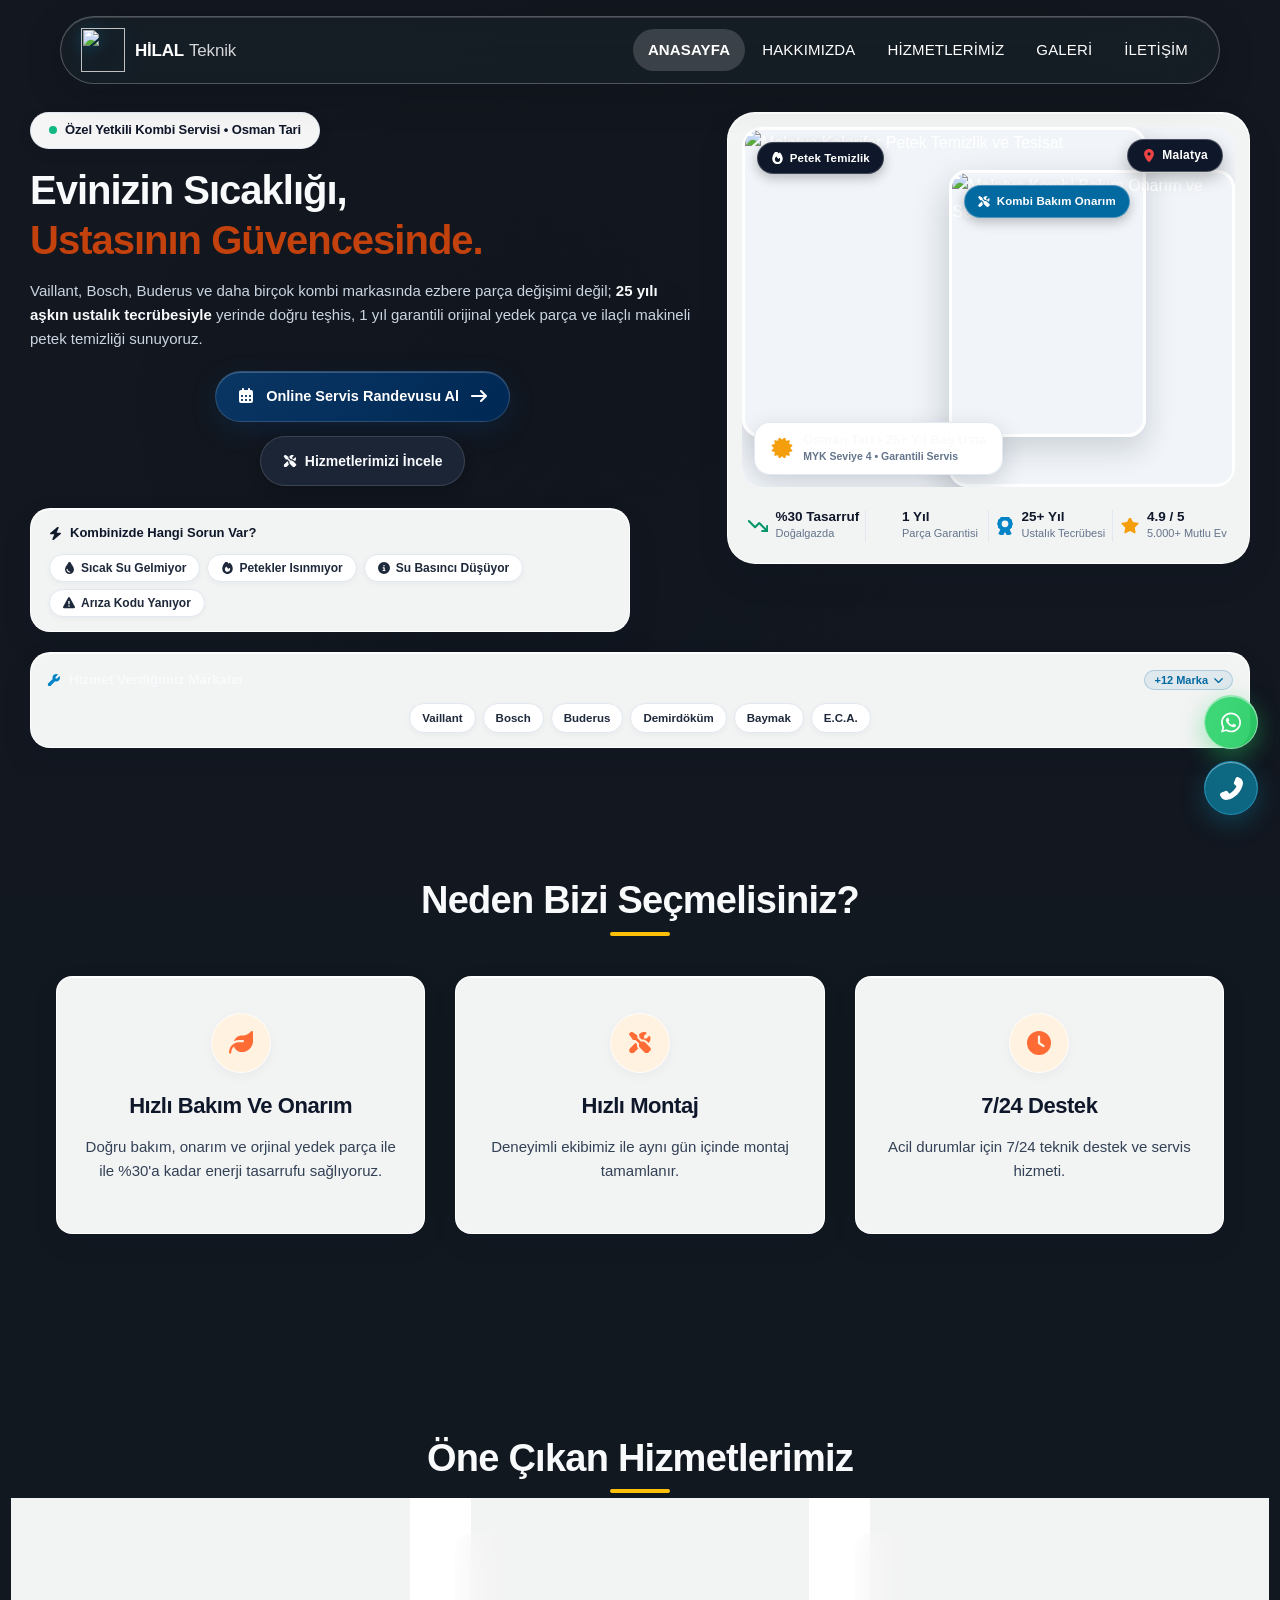
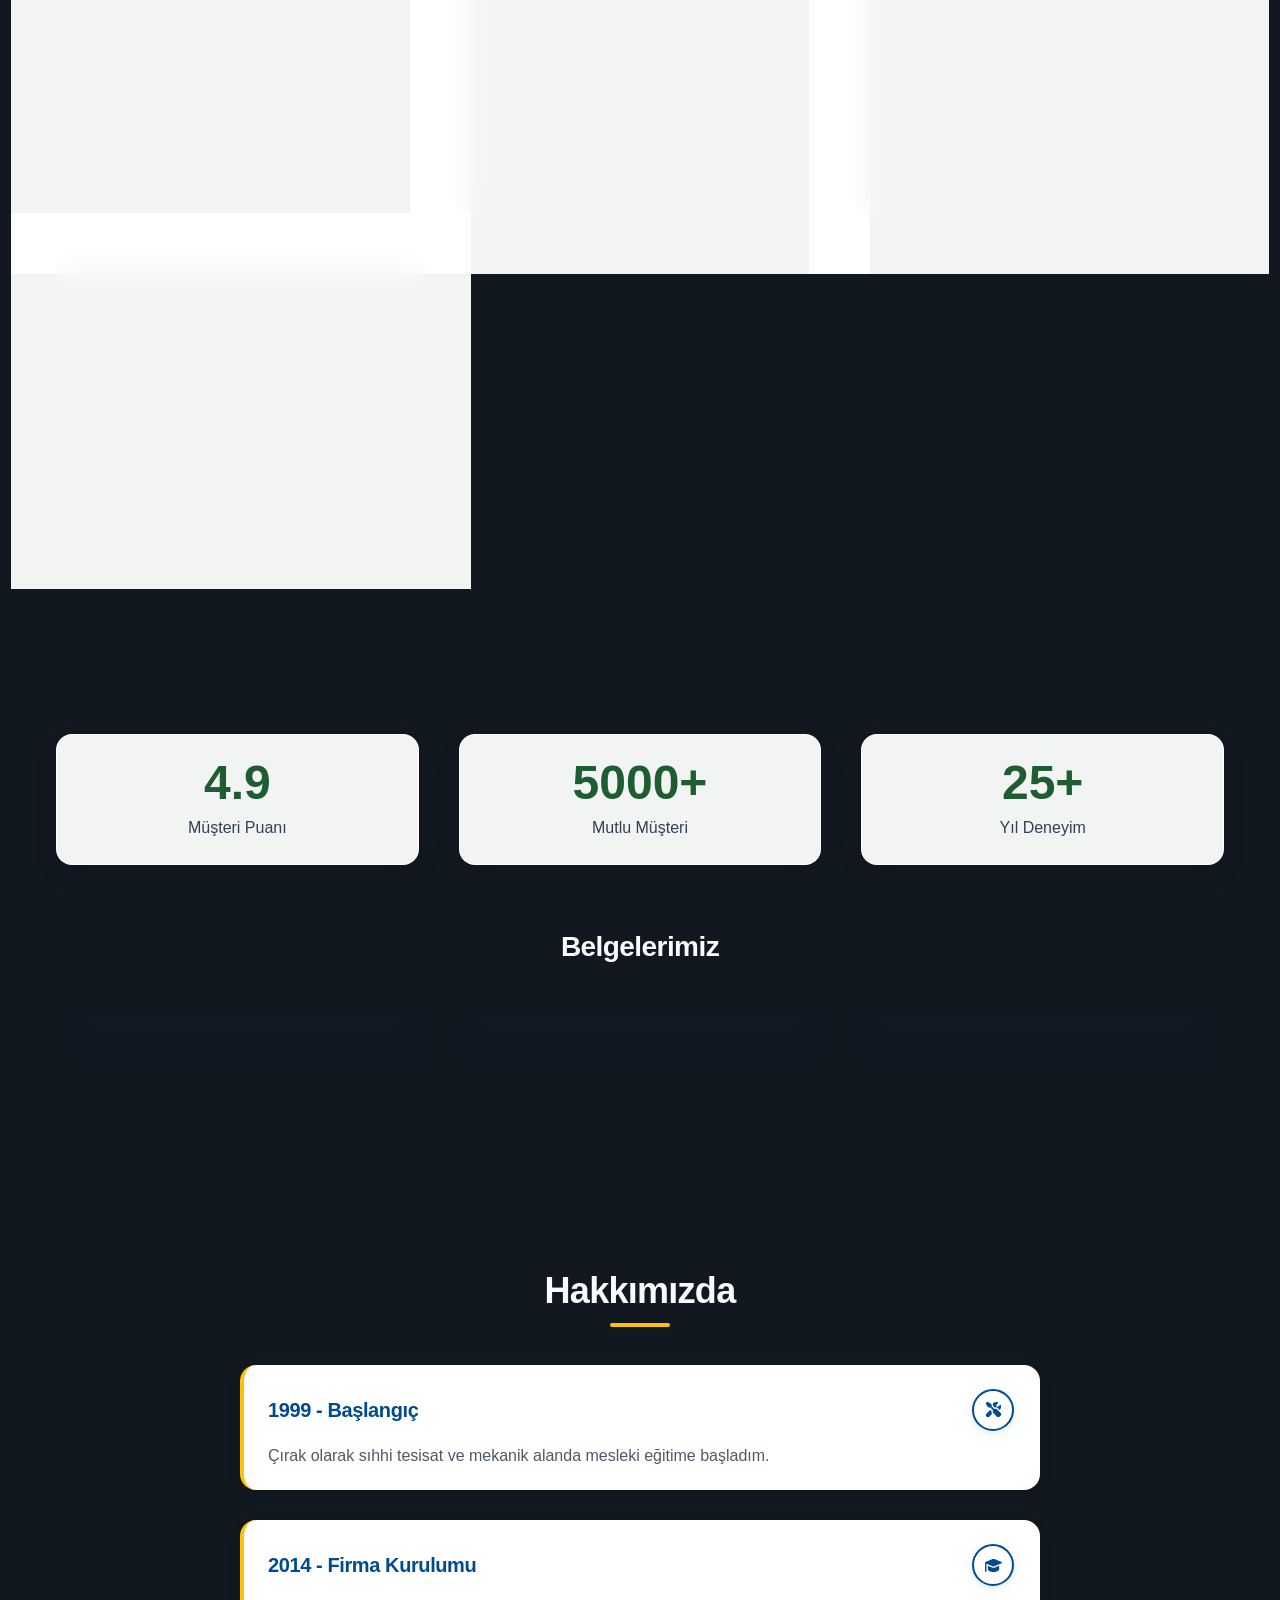
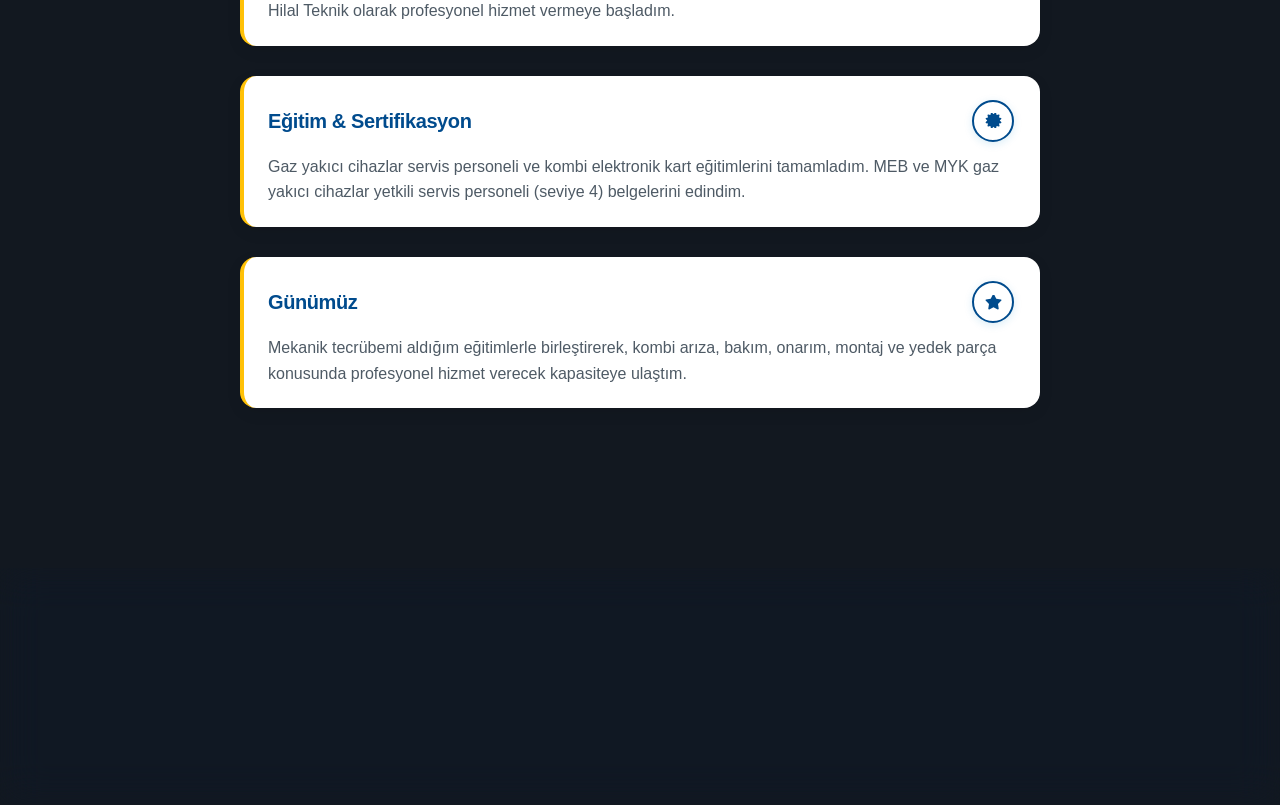
==== commit fbc6ad3b: "Add files via upload" ====
--- a/index.html
+++ b/index.html
@@ -1,40 +1,125 @@
 <!DOCTYPE html>
-<html lang="tr">
+<html lang="tr" data-theme="dark">
+
 <head>
     <meta charset="UTF-8">
     <meta name="viewport" content="width=device-width, initial-scale=1.0, maximum-scale=5.0, user-scalable=yes">
-    <meta name="robots" content="index, follow">
-    
+    <!-- Google Analytics (GA4) - Non-blocking Resilient Loader -->
+    <script>
+        window.dataLayer = window.dataLayer || [];
+        function gtag() { dataLayer.push(arguments); }
+        gtag('js', new Date());
+        gtag('config', 'G-F9GZ1TCNVZ');
+
+        (function () {
+            var gaLoaded = false;
+            function loadGA() {
+                if (gaLoaded) return;
+                gaLoaded = true;
+                var s = document.createElement('script');
+                s.async = true;
+                s.src = 'https://www.googletagmanager.com/gtag/js?id=G-F9GZ1TCNVZ';
+                document.head.appendChild(s);
+            }
+
+            // 1. Idle Callback with cross-browser fallback (no interaction required)
+            if ('requestIdleCallback' in window) {
+                requestIdleCallback(loadGA, { timeout: 7000 });
+            } else {
+                setTimeout(loadGA, 6500);
+            }
+
+            // 2. Early user interaction triggers immediate load
+            var events = ['scroll', 'pointerdown', 'touchstart', 'keydown'];
+            function onInteraction() {
+                loadGA();
+                events.forEach(function (e) {
+                    window.removeEventListener(e, onInteraction, { passive: true });
+                });
+            }
+            events.forEach(function (e) {
+                window.addEventListener(e, onInteraction, { passive: true, once: true });
+            });
+
+            // 3. Fallback on early page leave (bounces) so zero hits are lost
+            window.addEventListener('visibilitychange', function () {
+                if (document.visibilityState === 'hidden') loadGA();
+            }, { once: true });
+            window.addEventListener('pagehide', loadGA, { once: true });
+        })();
+    </script>
+
+    <link rel="icon" type="image/png" sizes="32x32" href="RESIMLER/favicon-32x32.png">
+    <link rel="apple-touch-icon" sizes="180x180" href="RESIMLER/apple-touch-icon.png">
+
     <!-- Güvenlik Başlıkları -->
     <meta http-equiv="X-Content-Type-Options" content="nosniff">
-    <meta http-equiv="X-Frame-Options" content="DENY">
     <meta http-equiv="X-XSS-Protection" content="1; mode=block">
     <meta http-equiv="Referrer-Policy" content="strict-origin-when-cross-origin">
     <meta http-equiv="Permissions-Policy" content="geolocation=(), microphone=(), camera=()">
-    <meta http-equiv="Content-Security-Policy" content="default-src 'self'; script-src 'self' 'unsafe-inline' https://cdnjs.cloudflare.com https://fonts.googleapis.com; style-src 'self' 'unsafe-inline' https://cdnjs.cloudflare.com https://fonts.googleapis.com; font-src 'self' https://fonts.gstatic.com https://cdnjs.cloudflare.com; img-src 'self' data: https:; connect-src 'self' https://fonts.googleapis.com https://cdnjs.cloudflare.com;">
-    <meta name="description" content="Malatya kombi servisi Hilal Teknik - Osman Tari. Vaillant, Bosch, Buderus, Viessmann, Ariston, Baxi, Demirdöküm, Protherm, Ferroli kombi montaj, bakım, onarım. 7/24 servis.">
-    <meta name="keywords" content="malatya kombi servisi, hilal teknik, osman tari, vaillant kombi servisi, bosch kombi servisi, buderus kombi servisi, viessmann kombi servisi, ariston kombi servisi, baxi kombi servisi, demirdöküm kombi servisi, protherm kombi servisi, ferroli kombi servisi, kombi montaj malatya, kombi bakım malatya, kombi onarım malatya, kombi yedek parça malatya, 7/24 kombi servisi, malatya ısıtma sistemleri, kombi tamiri, kombi arıza servisi">
+    <meta http-equiv="Content-Security-Policy"
+        content="default-src 'self'; script-src 'self' 'unsafe-inline' https://www.googletagmanager.com https://cdnjs.cloudflare.com https://fonts.googleapis.com; style-src 'self' 'unsafe-inline' https://cdnjs.cloudflare.com https://fonts.googleapis.com; font-src 'self' https://fonts.gstatic.com https://cdnjs.cloudflare.com; img-src 'self' data: https:; connect-src 'self' https://*.google-analytics.com https://www.google-analytics.com https://www.googletagmanager.com https://stats.g.doubleclick.net https://fonts.googleapis.com https://cdnjs.cloudflare.com;">
+    <meta name="description"
+        content="Malatya kombi servisi Hilal Teknik - Osman Tari. Vaillant, Bosch, Buderus, Viessmann, Ariston, Baxi, Demirdöküm, Protherm, Ferroli kombi montaj, bakım, onarım. 7/24 servis.">
+    <meta name="keywords"
+        content="malatya kombi servisi, hilal teknik, osman tari, vaillant kombi servisi, bosch kombi servisi, buderus kombi servisi, viessmann kombi servisi, ariston kombi servisi, baxi kombi servisi, demirdöküm kombi servisi, protherm kombi servisi, ferroli kombi servisi, kombi montaj malatya, kombi bakım malatya, kombi onarım malatya, kombi yedek parça malatya, 7/24 kombi servisi, malatya ısıtma sistemleri, kombi tamiri, kombi arıza servisi">
+    <link rel="canonical" href="https://hilalteknik.com/">
     <meta property="og:locale" content="tr_TR">
     <meta property="og:type" content="website">
     <meta property="og:title" content="Malatya Kombi Servisi | Hilal Teknik - Osman Tari">
-    <meta property="og:description" content="Vaillant, Bosch, Buderus, Viessmann, Ariston kombi servisi Malatya. Hilal Teknik - Osman Tari ile güvenilir hizmet. 7/24 montaj, bakım, onarım.">
-    <meta property="og:image" content="RESIMLER/resim1.jpeg">
-    <meta property="og:url" content="https://www.hilalsihhitesisat.com">
+    <meta property="og:description"
+        content="Vaillant, Bosch, Buderus, Viessmann, Ariston kombi servisi Malatya. Hilal Teknik - Osman Tari ile güvenilir hizmet. 7/24 montaj, bakım, onarım.">
+    <meta property="og:image" content="https://hilalteknik.com/RESIMLER/sosyal-paylasim-logo.png">
+    <meta property="og:url" content="https://hilalteknik.com/">
     <meta name="twitter:card" content="summary_large_image">
     <meta name="twitter:title" content="Malatya Kombi Servisi | Hilal Teknik - Osman Tari">
-    <meta name="twitter:description" content="Vaillant, Bosch, Buderus, Viessmann, Ariston kombi servisi Malatya. Hilal Teknik ile güvenilir hizmet. 7/24 montaj, bakım, onarım.">
+    <meta name="twitter:description"
+        content="Vaillant, Bosch, Buderus, Viessmann, Ariston kombi servisi Malatya. Hilal Teknik ile güvenilir hizmet. 7/24 montaj, bakım, onarım.">
+    <meta name="twitter:image" content="https://hilalteknik.com/RESIMLER/sosyal-paylasim-logo.png">
     <title>Malatya Kombi Servisi | Hilal Teknik - Osman Tari | Vaillant, Bosch, Buderus Servis</title>
-    <link rel="preload" as="image" href="RESIMLER/resim1.jpeg">
+
+    <!-- ==================== LCP & KRİTİK GÖRSEL ÖN YÜKLEME ==================== -->
+    <link rel="preload" as="image" href="RESIMLER/hero-petek-temizligi-600w.avif" type="image/avif" fetchpriority="high" media="(max-width: 768px)">
+    <link rel="preload" as="image" href="RESIMLER/hero-petek-temizligi.avif" type="image/avif" fetchpriority="high" media="(min-width: 769px)">
+    <link rel="preload" as="image" href="RESIMLER/logo-hilal-amblem-sm.avif" type="image/avif">
+    <link rel="preload" as="font" type="font/woff2"
+        href="https://fonts.gstatic.com/s/inter/v20/UcC73FwrK3iLTeHuS_nVMrMxCp50SjIa1ZL7W0Q5nw.woff2" crossorigin>
+
+    <!-- ==================== ERKEN BAĞLANTI (PRECONNECT) ==================== -->
     <link rel="preconnect" href="https://fonts.googleapis.com">
     <link rel="preconnect" href="https://fonts.gstatic.com" crossorigin>
-    <link href="https://fonts.googleapis.com/css2?family=Inter:wght@400;500;600;700&display=swap" rel="stylesheet">
-    <link rel="stylesheet" href="style.css">
-    <link rel="stylesheet" href="https://cdnjs.cloudflare.com/ajax/libs/font-awesome/6.0.0-beta3/css/all.min.css">
+    <link rel="preconnect" href="https://cdnjs.cloudflare.com">
+
+    <!-- Tema Başlatıcı Script (FOUC Önleyici - Senkron Kalmalı) -->
+    <script>
+        (function () {
+            try {
+                var t = localStorage.getItem('hilal_theme');
+                document.documentElement.setAttribute('data-theme', (t === 'light' || t === 'dark') ? t : 'dark');
+            } catch (e) {
+                document.documentElement.setAttribute('data-theme', 'dark');
+            }
+        })();
+    </script>
+
+    <!-- Google Fonts Inter: Non-blocking -->
+    <link rel="stylesheet" href="https://fonts.googleapis.com/css2?family=Inter:wght@400;500;600;700&display=swap"
+        media="print" onload="this.media='all'">
+    <noscript>
+        <link rel="stylesheet" href="https://fonts.googleapis.com/css2?family=Inter:wght@400;500;600;700&display=swap">
+    </noscript>
+
+    <!-- Yerel İkon Paketi (CDN bağımlılığı ve render-blocking kaldırıldı) -->
+    <link rel="stylesheet" href="icons.min.css?v=20261026_opt4">
+
+    <!-- Ana Stil Dosyası -->
+    <link rel="stylesheet" href="style.min.css?v=20261026_opt5">
     <script type="application/ld+json">
     {
       "@context": "https://schema.org",
       "@type": "HVACBusiness",
-              "name": "Hilal Teknik",
+      "name": "Hilal Teknik",
+      "url": "https://hilalteknik.com/",
       "address": {
         "@type": "PostalAddress",
         "addressLocality": "Malatya",
@@ -43,310 +128,458 @@
       "telephone": "+90 537 607 48 17",
       "email": "info@hilalteknik.com",
       "areaServed": "Malatya",
-      "image": "RESIMLER/resim1.jpeg",
+      "image": "RESIMLER/sosyal-paylasim-logo.png",
       "priceRange": "₺₺",
       "openingHours": "Mo-Su 00:00-23:59",
       "sameAs": [
         "https://www.facebook.com/hilal.teknik.tesisat.malatya",
-        "https://www.instagram.com/osman_tari",
+        "https://www.instagram.com/hilal_teknik_malatya",
         "https://wa.me/905376074817"
       ]
     }
     </script>
 </head>
+
 <body>
-    <!-- ==================== HEADER / NAVBAR ==================== -->
-    <header>
-        <div class="container">
-            <div class="logo">
-                <div class="logo-emblem">
-                    <!-- Dönen halka -->
-                    <div class="rotating-ring"></div>
-                    
-                    <!-- Küçük kayalar -->
-                    <div class="space-rocks">
-                        <div class="rock rock-1"></div>
-                        <div class="rock rock-2"></div>
-                        <div class="rock rock-3"></div>
-                        <div class="rock rock-4"></div>
-                        <div class="rock rock-5"></div>
-                        <div class="rock rock-6"></div>
-                    </div>
-                    
-                    <!-- Ana amblem -->
-                    <div class="emblem-circle">
-                        <div class="emblem-text">HLL</div>
-                        <div class="emblem-arc"></div>
-                        <!-- Parçalanma efektleri -->
-                        <div class="fragments">
-                            <div class="fragment fragment-1"></div>
-                            <div class="fragment fragment-2"></div>
-                            <div class="fragment fragment-3"></div>
-                            <div class="fragment fragment-4"></div>
-                        </div>
-                    </div>
-                </div>
-                <h1>HİLAL <span>Teknik</span></h1>
-            </div>
-            <nav>
-                <!-- Sabit navigasyon -->
-                <div class="nav-items">
-                    <a href="index.html" class="nav-item" data-page="index">ANASAYFA</a>
-                    <a href="hakkimizda.html" class="nav-item" data-page="hakkimizda">HAKKIMIZDA</a>
-                    <a href="galeri.html" class="nav-item" data-page="galeri">GALERİ</a>
-                    <a href="iletisim.html" class="nav-item nav-item--large" data-page="iletisim">İLETİŞİM</a>
-                </div>
-            </nav>
+    <!-- ==================== FAREYE DUYARLI PREMİUM AMBİENT HİLAL ARKA PLANI ==================== -->
+    <div class="ambient-interactive-bg" id="ambientBg" aria-hidden="true">
+        <div class="ambient-bg-art"></div>
+        <div class="ambient-bg-glow"></div>
+    </div>
+
+    <!-- ==================== SİTE HEADER & NAVİGASYON (YÜZEN BUZLU CAM KAPSÜL) ==================== -->
+    <header class="site-header" id="siteHeader">
+        <div class="header-container">
+            <div class="nav-cluster nav-cluster--left">
+                <a href="index.html" class="logo" aria-label="HİLAL Teknik - Anasayfa">
+                    <div class="logo-emblem">
+                        <picture class="logo-emblem-picture">
+                            <source srcset="./RESIMLER/logo-hilal-amblem-sm.avif" type="image/avif">
+                            <source srcset="./RESIMLER/logo-hilal-amblem-sm.webp" type="image/webp">
+                            <img src="./RESIMLER/logo-hilal-amblem.png" alt="" aria-hidden="true" class="emblem-img"
+                                width="44" height="44" decoding="async">
+                        </picture>
+                    </div>
+                    <div class="logo-brand">
+                        <span class="brand-title">HİLAL <strong>Teknik</strong></span>
+                    </div>
+                </a>
+            </div>
+            <button class="mobile-menu-toggle" id="mobileMenuToggle" aria-label="Menüyü Aç/Kapat">
+                <span class="hamburger-line"></span>
+                <span class="hamburger-line"></span>
+                <span class="hamburger-line"></span>
+            </button>
+            <div class="nav-cluster nav-cluster--right">
+                <nav class="desktop-nav" id="mainNav" aria-label="Ana Menü">
+                    <ul class="nav-list">
+                        <li><a href="index.html" class="nav-link active" data-page="index">ANASAYFA</a></li>
+                        <li><a href="hakkimizda.html" class="nav-link" data-page="hakkimizda">HAKKIMIZDA</a></li>
+                        <li><a href="hizmetlerimiz.html" class="nav-link" data-page="hizmetlerimiz">HİZMETLERİMİZ</a>
+                        </li>
+                        <li><a href="galeri.html" class="nav-link" data-page="galeri">GALERİ</a></li>
+                        <li><a href="iletisim.html" class="nav-link" data-page="iletisim">İLETİŞİM</a></li>
+                    </ul>
+                </nav>
+                <div class="nav-contact-actions" role="group" aria-label="Hızlı İletişim">
+                    <a href="tel:05376074817" class="nav-action-btn nav-action-btn--phone" aria-label="Telefonla ara"
+                        title="Hemen Arayın: 0537 607 48 17">
+                        <svg width="15" height="15" viewBox="0 0 24 24" fill="currentColor" aria-hidden="true">
+                            <path
+                                d="M6.62 10.79a15.05 15.05 0 006.59 6.59l2.2-2.2a1 1 0 011.02-.24c1.12.37 2.33.57 3.57.57a1 1 0 011 1V20a1 1 0 01-1 1A17 17 0 013 4a1 1 0 011-1h3.5a1 1 0 011 1c0 1.25.2 2.45.57 3.57a1 1 0 01-.24 1.02l-2.21 2.2z" />
+                        </svg>
+                    </a>
+                    <a href="https://wa.me/905376074817" class="nav-action-btn nav-action-btn--whatsapp" target="_blank"
+                        rel="noopener noreferrer" aria-label="WhatsApp üzerinden iletişim kur"
+                        title="WhatsApp Canlı Destek">
+                        <svg width="16" height="16" viewBox="0 0 24 24" fill="currentColor" aria-hidden="true">
+                            <path
+                                d="M12.04 2C6.58 2 2.13 6.45 2.13 11.91c0 1.75.46 3.45 1.32 4.95L2.05 22l5.25-1.38c1.45.79 3.08 1.21 4.74 1.21 5.46 0 9.91-4.45 9.91-9.91 0-2.65-1.03-5.14-2.9-7.01A9.82 9.82 0 0012.04 2zm5.79 14.16c-.24.68-1.39 1.3-1.92 1.38-.49.08-1.12.11-3.62-.91-3.21-1.31-5.26-4.57-5.42-4.78-.16-.21-1.3-1.73-1.3-3.3 0-1.57.82-2.35 1.11-2.67.29-.32.63-.4.84-.4.21 0 .42 0 .61.01.2.01.47-.08.73.55.27.64.92 2.24 1 2.41.08.16.13.35.03.56-.11.21-.16.35-.32.53-.16.19-.34.42-.48.56-.16.16-.33.33-.14.65.19.32.84 1.38 1.8 2.24 1.24 1.1 2.29 1.44 2.61 1.6.32.16.51.13.7-.08.19-.21.82-.95 1.04-1.28.21-.32.42-.27.71-.16.29.11 1.84.87 2.16 1.03.32.16.53.24.61.37.08.13.08.79-.16 1.47z" />
+                        </svg>
+                    </a>
+                </div>
+            </div>
         </div>
     </header>
 
-    <!-- ==================== CONTACT ACTION BAR ==================== -->
-    <section class="contact-action-bar">
-        <div class="container">
-            <div class="contact-actions">
-                <a href="tel:05376074817" class="action-btn action-btn--phone">
-                    <i class="fas fa-phone"></i>
-                    <span>Telefon</span>
-                </a>
-                <a href="https://wa.me/905376074817" class="action-btn action-btn--whatsapp">
-                    <i class="fab fa-whatsapp"></i>
-                    <span>WhatsApp</span>
-                </a>
-            </div>
-        </div>
-    </section>
-
     <main>
 
 
 
-    <!-- ==================== HERO SECTION ==================== -->
-    <section class="hero-section section section--kombi-hero">
-        <div class="hero-background">
-            <div class="hero-overlay"></div>
-        </div>
-        
-        <div class="container">
-            <div class="hero-grid">
-                <!-- Sol Sütun - Kombi Markaları -->
-                <div class="hero-brands hero-brands--left">
-                    <h3 class="brands-title">Hizmet Verdiğimiz Markalar</h3>
-                    <div class="brands-grid">
-                        <div class="brand-item">Vaillant</div>
-                        <div class="brand-item">Bosch</div>
-                        <div class="brand-item">Buderus</div>
-                        <div class="brand-item">Viessmann</div>
-                        <div class="brand-item">Ariston</div>
-                        <div class="brand-item">Baxi</div>
-                        <div class="brand-item">Demirdöküm</div>
-                        <div class="brand-item">Protherm</div>
-                        <div class="brand-item">Ferroli</div>
-                       
-                    </div>
-                </div>
-                
-                <!-- Orta Sütun - Ana İçerik -->
-                <div class="hero-content">
-                    <h1 class="hero-title">Evinizin Sıcaklığı <span class="highlight">Bizden</span></h1>
-                    <div class="hero-badge">
-                        <span class="badge-text">Özel Yetkili Kombi Servisi</span>
-                    </div>
-                    <p class="hero-subtitle">Doğalgaz faturasında %30'a kadar tasarruf için doğru bakım ve profesyonel hizmet.</p>
-                    
-                    <div class="hero-cta">
-                        <a href="#contact" class="btn btn--primary js-open-quote">Hemen Teklif Al</a>
-                    </div>
-
-                    <div class="trust-badge">
-                        <div class="trust-item">
-                            <i class="fas fa-star"></i>
-                            <span>Malatya'da 4.9/5 müşteri memnuniyeti</span>
-                        </div>
-                    </div>
-                </div>
-                
-                <!-- Sağ Sütun - Kombi Markaları -->
-                <div class="hero-brands hero-brands--right">
-                    <h3 class="brands-title">Hizmet Verdiğimiz Markalar</h3>
-                    <div class="brands-grid">
-                        <div class="brand-item">Baymak</div>
-                        <div class="brand-item">E.C.A.</div>
-                        <div class="brand-item">Immergas</div>
-                       
-                        <div class="brand-item">Beko</div>
-                        
-                        <div class="brand-item">Daikin</div>
-                        <div class="brand-item">Baykan</div>
-                        <div class="brand-item">Alarko</div>
-                        <div class="brand-item">Warmhaus</div>
-                        <div class="brand-item">Airfel</div>
-                    </div>
-                </div>
-            </div>
-        </div>
-    </section>
-
-    <!-- ==================== VALUE PROPOSITION ==================== -->
-    <section class="value-prop section section--white">
-        <div class="container">
-            <h2 class="section-title">Neden Bizi Seçmelisiniz?</h2>
-            <div class="value-grid">
-                <div class="value-card">
-                    <div class="value-icon">
-                        <i class="fas fa-leaf"></i>
-                    </div>
-                    <h3>Hızlı Bakım Ve Onarım</h3>
-                    <p>Doğru bakım, onarım  ve orjinal yedek parça ile ile %30'a kadar enerji tasarrufu sağlıyoruz.</p>
-                </div>
-                <div class="value-card">
-                    <div class="value-icon">
-                        <i class="fas fa-tools"></i>
-                    </div>
-                    <h3>Hızlı Montaj</h3>
-                    <p>Deneyimli ekibimiz ile aynı gün içinde montaj tamamlanır.</p>
-                </div>
-                <div class="value-card">
-                    <div class="value-icon">
-                        <i class="fas fa-clock"></i>
-                    </div>
-                    <h3>7/24 Destek</h3>
-                    <p>Acil durumlar için 7/24 teknik destek ve servis hizmeti.</p>
-                </div>
-            </div>
-        </div>
-    </section>
-
-    <!-- ==================== FEATURED SERVICES ==================== -->
-    <section class="featured-services section section--comfort">
-        <div class="container">
-            <h2 class="section-title">Öne Çıkan Hizmetlerimiz</h2>
-            <div class="services-grid">
-                <div class="service-card">
-                    <div class="service-icon">
-                        <i class="fas fa-fire"></i>
-                    </div>
-                    <h3>Kombi Montaj</h3>
-                    <p>Profesyonel ekip ile güvenli ve hızlı montaj hizmeti</p>
-                </div>
-                <div class="service-card">
-                    <div class="service-icon">
-                        <i class="fas fa-tools"></i>
-                    </div>
-                    <h3>Kombi Bakım</h3>
-                    <p>Periyodik bakım ile kombinizin uzun ömürlü ve verimli çalışması</p>
-                </div>
-                <div class="service-card">
-                    <div class="service-icon">
-                        <i class="fas fa-wrench"></i>
-                    </div>
-                    <h3>Kombi Onarım</h3>
-                    <p>Hızlı arıza tespiti ve profesyonel onarım hizmeti</p>
-                </div>
-                <div class="service-card">
-                    <div class="service-icon">
-                        <i class="fas fa-cogs"></i>
-                    </div>
-                    <h3>Yedek Parça</h3>
-                    <p>Orijinal yedek parça garantisi ile güvenilir hizmet</p>
-                </div>
-            </div>
-        </div>
-    </section>
-
-    <!-- ==================== TRUST ELEMENTS ==================== -->
-    <section class="trust-section section section--white">
-        <div class="container">
-            <div class="trust-content">
-                <div class="trust-stats">
-                    <div class="stat-item">
-                        <div class="stat-number">4.9</div>
-                        <div class="stat-label">Müşteri Puanı</div>
-                    </div>
-                    <div class="stat-item">
-                        <div class="stat-number">5000+</div>
-                        <div class="stat-label">Mutlu Müşteri</div>
-                    </div>
-                    <div class="stat-item">
-                        <div class="stat-number">25+</div>
-                        <div class="stat-label">Yıl Deneyim</div>
-                    </div>
-                </div>
-                
-                <div class="certifications">
-                    <h3>Belgelerimiz</h3>
-                    <div class="cert-grid">
-                        <div class="cert-item">
-                            <i class="fas fa-certificate"></i>
-                            <span>ISO 9001</span>
-                        </div>
-                        <div class="cert-item">
-                            <i class="fas fa-shield-alt"></i>
-                            <span>Güvenlik Belgesi</span>
-                        </div>
-                        <div class="cert-item">
-                            <i class="fas fa-medal"></i>
-                            <span>Kalite Ödülü</span>
-                        </div>
-                    </div>
-                </div>
-            </div>
-        </div>
-    </section>
-
-
-    <!-- ==================== ABOUT SECTION ==================== -->
-    <section class="about section section--comfort">
-        <div class="container">
-            <h2 class="section-title">Hakkımızda</h2>
-
-            <div class="about-story">
-                <div class="story-timeline">
-                    <div class="timeline-item">
-                        <div class="timeline-icon">
+        <!-- ==================== YENİLENMİŞ MODERN HERO BÖLÜMÜ (MOBİL & PC UYUMLU) ==================== -->
+        <section class="section--hero-modern" id="heroSection">
+            <div class="hero-unified-container">
+                <!-- 2 Kolonlu Ana Grid: Mobilde tek sütun dikey akış, Masaüstünde 2 sütun -->
+                <div class="hero-unified-grid">
+                    <!-- Sol Kolon: Başlık, Açıklama, Butonlar ve Sorun Seçim Kartı -->
+                    <div class="hero-unified-left">
+                        <!-- Üst Konum / Kimlik Rozeti -->
+                        <div class="hero-pill-badge" id="heroPillBadge">
+                            <span class="pulse-indicator"></span>
+                            <span class="pill-text">Özel Yetkili Kombi Servisi • Osman Tari</span>
+                        </div>
+
+                        <!-- Ana Başlık Kartı / Başlık -->
+                        <div class="hero-title-wrap">
+                            <h1 class="hero-main-title">
+                                Evinizin Sıcaklığı,<br>
+                                <span class="hl-terracotta">Ustasının Güvencesinde.</span>
+                            </h1>
+                            <p class="hero-main-desc">
+                                Vaillant, Bosch, Buderus ve daha birçok kombi markasında ezbere parça değişimi değil;
+                                <strong>25 yılı aşkın ustalık tecrübesiyle</strong> yerinde doğru teşhis, 1 yıl
+                                garantili orijinal yedek parça ve ilaçlı makineli petek temizliği sunuyoruz.
+                            </p>
+                        </div>
+
+                        <!-- Buton Grubu (Desktop'ta yan yana, Mobilde şık alt alta) -->
+                        <div class="hero-cta-wrapper hero-unified-cta">
+                            <a href="javascript:void(0)" class="btn hero-primary-cta js-open-quote" id="heroQuoteBtn"
+                                role="button" aria-haspopup="dialog" aria-expanded="false" aria-controls="quoteDrawer"
+                                data-open-drawer="quote">
+                                <i class="fas fa-calendar-alt"></i>
+                                <span>Online Servis Randevusu Al</span>
+                                <i class="fas fa-arrow-right"></i>
+                            </a>
+                            <a href="hizmetlerimiz.html" class="btn hero-mob-secondary-btn hero-pc-secondary-btn" id="heroServicesBtn">
+                                <i class="fas fa-tools"></i>
+                                <span>Hizmetlerimizi İncele</span>
+                                <i class="fas fa-arrow-right mob-only-arrow"></i>
+                            </a>
+                        </div>
+
+                        <!-- Kombinizde Hangi Sorun Var? Kartı -->
+                        <div class="hero-pc-trouble-card hero-trouble-card-unified">
+                            <div class="trouble-header">
+                                <i class="fas fa-bolt text-warning"></i>
+                                <span>Kombinizde Hangi Sorun Var?</span>
+                            </div>
+                            <div class="trouble-chips-wrap">
+                                <button type="button" class="trouble-chip js-trouble-click js-open-quote" data-issue="Sıcak Su Gelmiyor">
+                                    <i class="fas fa-tint text-primary"></i> Sıcak Su Gelmiyor
+                                </button>
+                                <button type="button" class="trouble-chip js-trouble-click js-open-quote" data-issue="Petekler Isınmıyor">
+                                    <i class="fas fa-fire text-danger"></i> Petekler Isınmıyor
+                                </button>
+                                <button type="button" class="trouble-chip js-trouble-click js-open-quote" data-issue="Su Basıncı Düşüyor">
+                                    <i class="fas fa-info-circle text-info"></i> Su Basıncı Düşüyor
+                                </button>
+                                <button type="button" class="trouble-chip js-trouble-click js-open-quote" data-issue="Arıza Kodu Yanıyor">
+                                    <i class="fas fa-exclamation-triangle text-warning"></i> Arıza Kodu Yanıyor
+                                </button>
+                            </div>
+                        </div>
+                    </div>
+
+                    <!-- Sağ Kolon: İki Görselli Usta ve Güven Kartı -->
+                    <div class="hero-unified-right">
+                        <div class="hero-pc-card hero-mobile-card">
+                            <!-- İki Görsel Vitrini (Petek Temizlik + Kombi Bakım Onarım) -->
+                            <div class="pc-visuals-duo">
+                                <!-- Sağ Üst Konum Rozeti: Malatya -->
+                                <div class="pc-location-badge">
+                                    <i class="fas fa-map-marker-alt"></i>
+                                    <span>Malatya</span>
+                                </div>
+
+                                <!-- 1. Görsel (Petek Temizlik - Ana LCP Görseli) -->
+                                <div class="pc-img-box pc-img-box--main">
+                                    <picture>
+                                        <source type="image/avif" srcset="RESIMLER/hero-petek-temizligi-600w.avif 600w, RESIMLER/hero-petek-temizligi.avif 1200w" sizes="(max-width: 768px) 92vw, (max-width: 992px) 440px, 580px">
+                                        <source type="image/webp" srcset="RESIMLER/hero-petek-temizligi-600w.webp 600w, RESIMLER/hero-petek-temizligi.webp 1200w" sizes="(max-width: 768px) 92vw, (max-width: 992px) 440px, 580px">
+                                        <img src="RESIMLER/hero-petek-temizligi.jpg"
+                                            alt="Malatya Kalorifer Petek Temizlik ve Tesisat" width="580"
+                                            height="380" loading="eager" fetchpriority="high" decoding="async">
+                                    </picture>
+                                    <div class="pc-img-tag tag-navy">
+                                        <i class="fas fa-fire"></i>
+                                        <span>Petek Temizlik</span>
+                                    </div>
+                                </div>
+
+                                <!-- 2. Görsel (Kombi Bakım Onarım - İkincil Görsel) -->
+                                <div class="pc-img-box pc-img-box--overlap">
+                                    <picture>
+                                        <source type="image/avif" srcset="RESIMLER/hero-kombi-bakim-onarim-500w.avif 500w, RESIMLER/hero-kombi-bakim-onarim.avif 896w" sizes="(max-width: 768px) 65vw, (max-width: 992px) 360px, 460px">
+                                        <source type="image/webp" srcset="RESIMLER/hero-kombi-bakim-onarim-500w.webp 500w, RESIMLER/hero-kombi-bakim-onarim.webp 896w" sizes="(max-width: 768px) 65vw, (max-width: 992px) 360px, 460px">
+                                        <img src="RESIMLER/hero-kombi-bakim-onarim.jpg"
+                                            alt="Malatya Kombi Bakım Onarım ve Servisi" width="460" height="320"
+                                            loading="eager" decoding="async">
+                                    </picture>
+                                    <div class="pc-img-tag tag-blue">
+                                        <i class="fas fa-tools"></i>
+                                        <span>Kombi Bakım Onarım</span>
+                                    </div>
+                                </div>
+
+                                <!-- Osman Tari • Kombi Servisi Rozeti -->
+                                <div class="pc-master-badge">
+                                    <div class="pc-master-icon">
+                                        <i class="fas fa-certificate text-warning"></i>
+                                    </div>
+                                    <div class="pc-master-text">
+                                        <strong>Osman Tari • 25+ Yıl Baş Usta</strong>
+                                        <small>MYK Seviye 4 • Garantili Servis</small>
+                                    </div>
+                                </div>
+                            </div>
+
+                            <!-- Alt 4'lü İstatistik Barı -->
+                            <div class="pc-card-stats-row">
+                                <div class="pc-card-stat">
+                                    <div class="pc-stat-icon text-success" style="color: #059669;">
+                                        <svg width="20" height="20" viewBox="0 0 24 24" fill="none"
+                                            stroke="currentColor" stroke-width="2.5" stroke-linecap="round"
+                                            stroke-linejoin="round" aria-hidden="true">
+                                            <polyline points="23 18 13.5 8.5 8.5 13.5 1 6"></polyline>
+                                            <polyline points="17 18 23 18 23 12"></polyline>
+                                        </svg>
+                                    </div>
+                                    <div class="pc-stat-text">
+                                        <strong>%30 Tasarruf</strong>
+                                        <span>Doğalgazda</span>
+                                    </div>
+                                </div>
+                                <div class="pc-stat-divider"></div>
+                                <div class="pc-card-stat">
+                                    <div class="pc-stat-icon"><i class="fas fa-shield-alt"></i></div>
+                                    <div class="pc-stat-text">
+                                        <strong>1 Yıl</strong>
+                                        <span>Parça Garantisi</span>
+                                    </div>
+                                </div>
+                                <div class="pc-stat-divider"></div>
+                                <div class="pc-card-stat">
+                                    <div class="pc-stat-icon"><i class="fas fa-award"></i></div>
+                                    <div class="pc-stat-text">
+                                        <strong>25+ Yıl</strong>
+                                        <span>Ustalık Tecrübesi</span>
+                                    </div>
+                                </div>
+                                <div class="pc-stat-divider"></div>
+                                <div class="pc-card-stat">
+                                    <div class="pc-stat-icon text-warning"><i class="fas fa-star"></i></div>
+                                    <div class="pc-stat-text">
+                                        <strong>4.9 / 5</strong>
+                                        <span>5.000+ Mutlu Ev</span>
+                                    </div>
+                                </div>
+                            </div>
+                        </div>
+                    </div>
+                </div>
+
+                <!-- Alt Bölüm: Hizmet Verdiğimiz Markalar Kartı (Genişletilebilir) -->
+                <div class="hero-brands-showcase js-brands-card" id="mobBrandsCard" role="region" aria-labelledby="mobBrandsTitle">
+                    <div class="brands-header">
+                        <div class="brands-header-left">
+                            <i class="fas fa-wrench" aria-hidden="true"></i>
+                            <span id="mobBrandsTitle">Hizmet Verdiğimiz Markalar</span>
+                        </div>
+                        <button type="button" class="brands-expand-badge js-brands-toggle" id="mobBrandsToggle"
+                            aria-expanded="false" aria-controls="mobBrandsPills">
+                            <span class="expand-text">+12 Marka</span>
+                            <i class="fas fa-chevron-down expand-chevron" aria-hidden="true"></i>
+                        </button>
+                    </div>
+                    <div class="brands-pills-wrap" id="mobBrandsPills">
+                        <span class="brand-chip brand-chip--featured">Vaillant</span>
+                        <span class="brand-chip brand-chip--featured">Bosch</span>
+                        <span class="brand-chip brand-chip--featured">Buderus</span>
+                        <span class="brand-chip brand-chip--featured">Demirdöküm</span>
+                        <span class="brand-chip brand-chip--featured">Baymak</span>
+                        <span class="brand-chip brand-chip--featured">E.C.A.</span>
+                        <span class="brand-chip brand-chip--extra">Viessmann</span>
+                        <span class="brand-chip brand-chip--extra">Ariston</span>
+                        <span class="brand-chip brand-chip--extra">Daikin</span>
+                        <span class="brand-chip brand-chip--extra">Protherm</span>
+                        <span class="brand-chip brand-chip--extra">Warmhaus</span>
+                        <span class="brand-chip brand-chip--extra">Alarko</span>
+                        <span class="brand-chip brand-chip--extra">Baxi</span>
+                        <span class="brand-chip brand-chip--extra">Ferroli</span>
+                        <span class="brand-chip brand-chip--extra">Immergas</span>
+                        <span class="brand-chip brand-chip--extra">Beko</span>
+                        <span class="brand-chip brand-chip--extra">Baykan</span>
+                        <span class="brand-chip brand-chip--extra">Airfel</span>
+                    </div>
+                    <div class="brands-card-hint">
+                        <small><i class="fas fa-shield-alt"></i> Tüm modellerde 1 yıl garantili orijinal parça</small>
+                    </div>
+                </div>
+            </div>
+        </section>
+
+        <!-- ==================== VALUE PROPOSITION ==================== -->
+        <section class="value-prop section section--white">
+            <div class="container">
+                <h2 class="section-title">Neden Bizi Seçmelisiniz?</h2>
+                <div class="value-grid">
+                    <div class="value-card">
+                        <div class="value-icon">
+                            <i class="fas fa-leaf"></i>
+                        </div>
+                        <h3>Hızlı Bakım Ve Onarım</h3>
+                        <p>Doğru bakım, onarım ve orjinal yedek parça ile ile %30'a kadar enerji tasarrufu sağlıyoruz.
+                        </p>
+                    </div>
+                    <div class="value-card">
+                        <div class="value-icon">
                             <i class="fas fa-tools"></i>
                         </div>
-                        <div class="timeline-content">
-                            <h4>1999 - Başlangıç</h4>
-                            <p>Çırak olarak sıhhi tesisat ve mekanik alanda mesleki eğitime başladım.</p>
-                        </div>
-                    </div>
-                    
-                    <div class="timeline-item">
-                        <div class="timeline-icon">
-                            <i class="fas fa-graduation-cap"></i>
-                        </div>
-                        <div class="timeline-content">
-                            <h4>2014 - Firma Kurulumu</h4>
-                            <p>Hilal Teknik olarak profesyonel hizmet vermeye başladım.</p>
-                        </div>
-                    </div>
-                    
-                    <div class="timeline-item">
-                        <div class="timeline-icon">
-                            <i class="fas fa-certificate"></i>
-                        </div>
-                        <div class="timeline-content">
-                            <h4>Eğitim & Sertifikasyon</h4>
-                            <p>Gaz yakıcı cihazlar servis personeli ve kombi elektronik kart eğitimlerini tamamladım. MEB ve MYK gaz yakıcı cihazlar yetkili servis personeli (seviye 4) belgelerini edindim.</p>
-                        </div>
-                    </div>
-                    
-                    <div class="timeline-item">
-                        <div class="timeline-icon">
-                            <i class="fas fa-star"></i>
-                        </div>
-                        <div class="timeline-content">
-                            <h4>Günümüz</h4>
-                            <p>Mekanik tecrübemi aldığım eğitimlerle birleştirerek, kombi arıza, bakım, onarım, montaj ve yedek parça konusunda profesyonel hizmet verecek kapasiteye ulaştım.</p>
-                        </div>
-                    </div>
-                </div>
-            </div>
-
-        </div>
-    </section>
-
-    <!-- ==================== STICKY CALL BAR ==================== -->
+                        <h3>Hızlı Montaj</h3>
+                        <p>Deneyimli ekibimiz ile aynı gün içinde montaj tamamlanır.</p>
+                    </div>
+                    <div class="value-card">
+                        <div class="value-icon">
+                            <i class="fas fa-clock"></i>
+                        </div>
+                        <h3>7/24 Destek</h3>
+                        <p>Acil durumlar için 7/24 teknik destek ve servis hizmeti.</p>
+                    </div>
+                </div>
+            </div>
+        </section>
+
+        <!-- ==================== FEATURED SERVICES ==================== -->
+        <section class="featured-services section section--comfort">
+            <div class="container">
+                <h2 class="section-title">Öne Çıkan Hizmetlerimiz</h2>
+                <div class="services-grid">
+                    <div class="service-card">
+                        <div class="service-icon">
+                            <i class="fas fa-fire"></i>
+                        </div>
+                        <h3>Kombi Montaj</h3>
+                        <p>Profesyonel ekip ile güvenli ve hızlı montaj hizmeti</p>
+                    </div>
+                    <div class="service-card">
+                        <div class="service-icon">
+                            <i class="fas fa-tools"></i>
+                        </div>
+                        <h3>Kombi Bakım</h3>
+                        <p>Periyodik bakım ile kombinizin uzun ömürlü ve verimli çalışması</p>
+                    </div>
+                    <div class="service-card">
+                        <div class="service-icon">
+                            <i class="fas fa-wrench"></i>
+                        </div>
+                        <h3>Kombi Onarım</h3>
+                        <p>Hızlı arıza tespiti ve profesyonel onarım hizmeti</p>
+                    </div>
+                    <div class="service-card">
+                        <div class="service-icon">
+                            <i class="fas fa-cogs"></i>
+                        </div>
+                        <h3>Yedek Parça</h3>
+                        <p>Orijinal yedek parça garantisi ile güvenilir hizmet</p>
+                    </div>
+                </div>
+            </div>
+        </section>
+
+        <!-- ==================== TRUST ELEMENTS ==================== -->
+        <section class="trust-section section section--white">
+            <div class="container">
+                <div class="trust-content">
+                    <div class="trust-stats">
+                        <div class="stat-item">
+                            <div class="stat-number">4.9</div>
+                            <div class="stat-label">Müşteri Puanı</div>
+                        </div>
+                        <div class="stat-item">
+                            <div class="stat-number">5000+</div>
+                            <div class="stat-label">Mutlu Müşteri</div>
+                        </div>
+                        <div class="stat-item">
+                            <div class="stat-number">25+</div>
+                            <div class="stat-label">Yıl Deneyim</div>
+                        </div>
+                    </div>
+
+                    <div class="certifications">
+                        <h3>Belgelerimiz</h3>
+                        <div class="cert-grid">
+                            <div class="cert-item">
+                                <i class="fas fa-certificate"></i>
+                                <span>MYK Seviye 4 Belgesi</span>
+                            </div>
+                            <div class="cert-item">
+                                <i class="fas fa-award"></i>
+                                <span>MEB Yetkili Servis</span>
+                            </div>
+                            <div class="cert-item">
+                                <i class="fas fa-microchip"></i>
+                                <span>Elektronik Kart Uzmanlığı</span>
+                            </div>
+                        </div>
+                    </div>
+                </div>
+            </div>
+        </section>
+
+
+        <!-- ==================== ABOUT SECTION ==================== -->
+        <section class="about section section--comfort">
+            <div class="container">
+                <h2 class="section-title">Hakkımızda</h2>
+
+                <div class="about-story">
+                    <div class="story-timeline">
+                        <div class="timeline-item">
+                            <div class="timeline-content">
+                                <div class="timeline-card-header">
+                                    <h3>1999 - Başlangıç</h3>
+                                    <div class="timeline-icon" aria-hidden="true">
+                                        <i class="fas fa-tools"></i>
+                                    </div>
+                                </div>
+                                <p>Çırak olarak sıhhi tesisat ve mekanik alanda mesleki eğitime başladım.</p>
+                            </div>
+                        </div>
+
+                        <div class="timeline-item">
+                            <div class="timeline-content">
+                                <div class="timeline-card-header">
+                                    <h3>2014 - Firma Kurulumu</h3>
+                                    <div class="timeline-icon" aria-hidden="true">
+                                        <i class="fas fa-graduation-cap"></i>
+                                    </div>
+                                </div>
+                                <p>Hilal Teknik olarak profesyonel hizmet vermeye başladım.</p>
+                            </div>
+                        </div>
+
+                        <div class="timeline-item">
+                            <div class="timeline-content">
+                                <div class="timeline-card-header">
+                                    <h3>Eğitim & Sertifikasyon</h3>
+                                    <div class="timeline-icon" aria-hidden="true">
+                                        <i class="fas fa-certificate"></i>
+                                    </div>
+                                </div>
+                                <p>Gaz yakıcı cihazlar servis personeli ve kombi elektronik kart eğitimlerini
+                                    tamamladım. MEB ve MYK gaz yakıcı cihazlar yetkili servis personeli (seviye 4)
+                                    belgelerini edindim.</p>
+                            </div>
+                        </div>
+
+                        <div class="timeline-item">
+                            <div class="timeline-content">
+                                <div class="timeline-card-header">
+                                    <h3>Günümüz</h3>
+                                    <div class="timeline-icon" aria-hidden="true">
+                                        <i class="fas fa-star"></i>
+                                    </div>
+                                </div>
+                                <p>Mekanik tecrübemi aldığım eğitimlerle birleştirerek, kombi arıza, bakım, onarım,
+                                    montaj ve yedek parça konusunda profesyonel hizmet verecek kapasiteye ulaştım.</p>
+                            </div>
+                        </div>
+                    </div>
+                </div>
+
+            </div>
+        </section>
 
     </main>
 
@@ -357,13 +590,24 @@
                 <div class="footer-logo">
                     <h2>HİLAL <span>Teknik</span></h2>
                     <p>25 yılı aşkın tecrübesiyle Malatya'da hizmetinizde</p>
-                    <p class="footer-owner">Sahibi: Osman Tari</p>
+                    <div class="footer-owner-dev-group">
+                        <span class="footer-owner">
+                            <i class="fas fa-user-tie" aria-hidden="true"></i>
+                            <span>İşletme Sahibi: Osman Tari</span>
+                        </span>
+                        <a href="iletisim.html#siteTasarimcisi" class="footer-dev-badge"
+                            title="Web Tasarım & Geliştirme: Harun Alan">
+                            <i class="fas fa-code" aria-hidden="true"></i>
+                            <span>Tasarlayan & Geliştiren: Harun Alan</span>
+                        </a>
+                    </div>
                 </div>
                 <div class="footer-links">
                     <h3>Hızlı Linkler</h3>
                     <ul>
                         <li><a href="index.html">Anasayfa</a></li>
                         <li><a href="hakkimizda.html">Hakkımızda</a></li>
+                        <li><a href="hizmetlerimiz.html">Hizmetlerimiz</a></li>
                         <li><a href="galeri.html">Galeri</a></li>
                         <li><a href="iletisim.html">İletişim</a></li>
                     </ul>
@@ -371,9 +615,14 @@
                 <div class="footer-social">
                     <h3>Sosyal Medya</h3>
                     <div class="social-icons">
-                        <a href="https://www.facebook.com/hilal.teknik.tesisat.malatya" target="_blank"><i class="fab fa-facebook-f"></i></a>
-                        <a href="https://www.instagram.com/hilal_teknik_malatya" target="_blank"><i class="fab fa-instagram"></i></a>
-                        <a href="https://wa.me/905376074817" target="_blank"><i class="fab fa-whatsapp"></i></a>
+                        <a href="https://www.facebook.com/hilal.teknik.tesisat.malatya" target="_blank"
+                            rel="noopener noreferrer" aria-label="Facebook Sayfamız"><i
+                                class="fab fa-facebook-f"></i></a>
+                        <a href="https://www.instagram.com/hilal_teknik_malatya" target="_blank"
+                            rel="noopener noreferrer" aria-label="Instagram Sayfamız"><i
+                                class="fab fa-instagram"></i></a>
+                        <a href="https://wa.me/905376074817" target="_blank" rel="noopener noreferrer"
+                            aria-label="WhatsApp Canlı Destek"><i class="fab fa-whatsapp"></i></a>
                     </div>
                 </div>
             </div>
@@ -384,14 +633,16 @@
     </footer>
 
     <!-- ==================== TEKLIF ÇEKMECE (DRAWER) ==================== -->
-    <div class="drawer" id="quoteDrawer" aria-hidden="true" role="dialog" aria-label="Teklif Al">
+    <div class="drawer" id="quoteDrawer" aria-hidden="true" role="dialog" aria-modal="true"
+        aria-labelledby="drawerTitle" inert>
         <div class="drawer-panel">
             <div class="drawer-header">
-                <div class="drawer-title">
-                    <i class="fas fa-tools"></i>
+                <div class="drawer-title" id="drawerTitle">
+                    <i class="fas fa-tools" aria-hidden="true"></i>
                     Hizmet Seçin
                 </div>
-                <button class="drawer-close" id="drawerClose" aria-label="Kapat"><i class="fas fa-times"></i></button>
+                <button class="drawer-close" id="drawerClose" aria-label="Kapat"><i class="fas fa-times"
+                        aria-hidden="true"></i></button>
             </div>
             <div class="drawer-body">
                 <div class="service-options">
@@ -408,7 +659,8 @@
                                 <span><i class="fas fa-check"></i> Yerinde onarım</span>
                             </div>
                             <div class="service-actions">
-                                <a href="https://wa.me/905376074817?text=Kombi bakım ve onarım hakkında bilgi almak istiyorum" class="btn btn--primary" target="_blank">
+                                <a href="https://wa.me/905376074817?text=Kombi%20bak%C4%B1m%20ve%20onar%C4%B1m%20hakk%C4%B1nda%20bilgi%20almak%20istiyorum"
+                                    class="btn btn--primary" target="_blank" rel="noopener noreferrer">
                                     <i class="fab fa-whatsapp"></i> WhatsApp
                                 </a>
                                 <a href="tel:05376074817" class="btn btn--secondary">
@@ -417,7 +669,7 @@
                             </div>
                         </div>
                     </div>
-                    
+
                     <div class="service-option">
                         <div class="service-icon">
                             <i class="fas fa-cog"></i>
@@ -431,7 +683,8 @@
                                 <span><i class="fas fa-check"></i> Sistem kurulumu</span>
                             </div>
                             <div class="service-actions">
-                                <a href="https://wa.me/905376074817?text=Kombi montaj ve kurulum hakkında bilgi almak istiyorum" class="btn btn--primary" target="_blank">
+                                <a href="https://wa.me/905376074817?text=Kombi%20montaj%20ve%20kurulum%20hakk%C4%B1nda%20bilgi%20almak%20istiyorum"
+                                    class="btn btn--primary" target="_blank" rel="noopener noreferrer">
                                     <i class="fab fa-whatsapp"></i> WhatsApp
                                 </a>
                                 <a href="tel:05376074817" class="btn btn--secondary">
@@ -448,152 +701,113 @@
 
     <!-- ==================== JAVASCRIPT ==================== -->
     <script>
-        document.addEventListener('DOMContentLoaded', function() {
-            // CTA Teklif Al tetikleyici
+        document.addEventListener('DOMContentLoaded', function () {
             const drawer = document.getElementById('quoteDrawer');
             const drawerClose = document.getElementById('drawerClose');
-            
+            const heroQuoteBtn = document.getElementById('heroQuoteBtn');
             function openDrawer() {
+                if (!drawer) return;
+                drawer.removeAttribute('inert');
                 drawer.classList.add('open');
                 drawer.setAttribute('aria-hidden', 'false');
+                heroQuoteBtn?.setAttribute('aria-expanded', 'true');
                 document.body.style.overflow = 'hidden';
             }
+
             function closeDrawer() {
+                if (!drawer) return;
                 drawer.classList.remove('open');
                 drawer.setAttribute('aria-hidden', 'true');
+                drawer.setAttribute('inert', '');
+                heroQuoteBtn?.setAttribute('aria-expanded', 'false');
                 document.body.style.overflow = '';
             }
-            
-            document.querySelectorAll('a.btn.btn--secondary, .call-btn--quote').forEach(el => {
-                el.addEventListener('click', (e) => {
-                    // Teklif Alma butonları çekmeceyi açsın
-                    // İşlevsiz butonları (javascript:void(0)) hariç tut
-                    if ((el.classList.contains('btn--secondary') || el.classList.contains('call-btn--quote')) && 
-                        el.getAttribute('href') !== 'javascript:void(0)') {
+
+            window.openQuoteDrawer = openDrawer;
+            window.closeQuoteDrawer = closeDrawer;
+
+            // Teklif Alma butonları tetikleyici
+            document.querySelectorAll('.js-open-quote, .call-btn--quote, [data-open-drawer="quote"]').forEach(el => {
+                el.addEventListener('click', function (e) {
+                    e.preventDefault();
+                    e.stopPropagation();
+                    openDrawer();
+                });
+            });
+
+            drawerClose?.addEventListener('click', function (e) {
+                e.preventDefault();
+                e.stopPropagation();
+                closeDrawer();
+            });
+
+            drawer?.addEventListener('click', function (e) {
+                if (e.target === drawer) closeDrawer();
+            });
+
+            document.addEventListener('keydown', function (e) {
+                if (e.key === 'Escape' && drawer?.classList.contains('open')) {
+                    closeDrawer();
+                }
+            });
+
+            // ==================== HİZMET VERDİĞİMİZ MARKALAR KART GENİŞLEME / DARALMA ====================
+            const brandsCards = document.querySelectorAll('.js-brands-card');
+            brandsCards.forEach(card => {
+                function toggleBrandCard(e) {
+                    // Eğer tıklanan eleman bir link ise varsayılan davranışı bozma
+                    if (e.target.closest('a')) return;
+
+                    const isExpanded = card.classList.toggle('is-expanded');
+                    card.setAttribute('aria-expanded', isExpanded ? 'true' : 'false');
+                    const toggleBtn = card.querySelector('.js-brands-toggle');
+                    if (toggleBtn) {
+                        toggleBtn.setAttribute('aria-expanded', isExpanded ? 'true' : 'false');
+                    }
+
+                    const badgeText = card.querySelector('.expand-text');
+                    if (badgeText) {
+                        if (card.id === 'mobBrandsCard') {
+                            badgeText.textContent = isExpanded ? 'Daha Az' : '+12 Marka';
+                        } else {
+                            badgeText.textContent = isExpanded ? 'Daha Az Göster' : '+12 Marka Daha';
+                        }
+                    }
+                }
+
+                card.addEventListener('click', toggleBrandCard);
+                card.addEventListener('keydown', function (e) {
+                    if (e.key === 'Enter' || e.key === ' ') {
                         e.preventDefault();
-                        openDrawer();
+                        toggleBrandCard(e);
                     }
                 });
             });
-            
-            // Birincil CTA da çekmeceyi açsın
-            document.querySelectorAll('.js-open-quote').forEach(el => {
-                el.addEventListener('click', (e) => { e.preventDefault(); openDrawer(); });
-            });
-            
-            drawerClose?.addEventListener('click', closeDrawer);
-            drawer?.addEventListener('click', (e) => {
-                if (e.target === drawer) closeDrawer();
-            });
         });
     </script>
 
-    <!-- ==================== SCROLL EFFECTS JAVASCRIPT ==================== -->
-    <script>
-        // Contact action bar scroll behavior
-        let lastScrollTop = 0;
-        const contactActionBar = document.querySelector('.contact-action-bar');
-
-        window.addEventListener('scroll', function() {
-            const scrollTop = window.pageYOffset || document.documentElement.scrollTop;
-            
-            // Scrolling down - move contact action bar to top
-            if (scrollTop > lastScrollTop && scrollTop > 80) {
-                contactActionBar.classList.add('action-bar-top');
-            }
-            // Scrolling up - keep bar at top until reaching original position
-            else if (scrollTop < lastScrollTop) {
-                // Only move bar back when reaching original position (128px desktop, 108px mobile)
-                const threshold = window.innerWidth <= 768 ? 108 : 128;
-                if (scrollTop <= threshold) {
-                    contactActionBar.classList.remove('action-bar-top');
-                }
-                // Above threshold, keep bar at top during upward scroll
-            }
-            // At very top - always show bar in original position
-            else if (scrollTop <= 80) {
-                contactActionBar.classList.remove('action-bar-top');
-            }
-            
-            lastScrollTop = scrollTop;
-        });
-
-        // Smooth scroll for navigation links
-        document.querySelectorAll('a[href^="#"]').forEach(anchor => {
-            anchor.addEventListener('click', function (e) {
-                e.preventDefault();
-                const target = document.querySelector(this.getAttribute('href'));
-                if (target) {
-                    target.scrollIntoView({
-                        behavior: 'smooth',
-                        block: 'start'
-                    });
-                }
-            });
-        });
-        
-        // Sabit navigasyon sistemi - aktif sayfa işaretleme
-        function setActiveNavItem() {
-            const currentPage = window.location.pathname;
-            const navItems = document.querySelectorAll('.nav-item');
-            
-            navItems.forEach(item => {
-                item.classList.remove('active');
-                const href = item.getAttribute('href');
-                
-                if (currentPage.includes('index.html') || currentPage === '/' || currentPage.endsWith('/')) {
-                    if (href === 'index.html') {
-                        item.classList.add('active');
-                    }
-                } else if (currentPage.includes('hakkimizda')) {
-                    if (href === 'hakkimizda.html') {
-                        item.classList.add('active');
-                    }
-                } else if (currentPage.includes('galeri')) {
-                    if (href === 'galeri.html') {
-                        item.classList.add('active');
-                    }
-                } else if (currentPage.includes('iletisim')) {
-                    if (href === 'iletisim.html') {
-                        item.classList.add('active');
-                    }
-                }
-            });
-        }
-        
-        // Sayfa yüklendiğinde aktif öğeyi işaretle
-        setActiveNavItem();
-        
-        // Mobil menü kodu kaldırıldı
-    </script>
+    <!-- ==================== SAĞ ALT SABİT İLETİŞİM & WHATSAPP BUTONLARI ==================== -->
+    <aside class="floating-contact-actions" aria-label="Hızlı İletişim">
+        <a href="https://wa.me/905376074817" class="floating-btn floating-btn--whatsapp" target="_blank"
+            rel="noopener noreferrer" title="WhatsApp Canlı Destek" aria-label="WhatsApp İle İletişime Geçin">
+            <i class="fab fa-whatsapp" aria-hidden="true"></i>
+            <span class="floating-btn-text">WhatsApp</span>
+        </a>
+        <a href="tel:05376074817" class="floating-btn floating-btn--phone" title="Hemen Arayın: 0537 607 48 17"
+            aria-label="Telefon İle Hemen Arayın">
+            <i class="fas fa-phone-alt" aria-hidden="true"></i>
+            <span class="floating-btn-text">0537 607 48 17</span>
+        </a>
+    </aside>
 
     <!-- ==================== YUKARI ÇIKMA BUTONU ==================== -->
     <button id="scrollToTop" class="scroll-to-top" aria-label="Yukarı çık">
-        <i class="fas fa-arrow-up"></i>
+        <i class="fas fa-arrow-up" aria-hidden="true"></i>
     </button>
 
-    <script>
-        // Yukarı çıkma butonu
-        const scrollToTopBtn = document.getElementById('scrollToTop');
-        
-        // Sayfa kaydırıldığında butonu göster/gizle
-        window.addEventListener('scroll', function() {
-            if (window.pageYOffset > 300) {
-                scrollToTopBtn.classList.add('show');
-            } else {
-                scrollToTopBtn.classList.remove('show');
-            }
-        });
-        
-        // Butona tıklandığında yukarı çık
-        scrollToTopBtn.addEventListener('click', function() {
-            window.scrollTo({
-                top: 0,
-                behavior: 'smooth'
-            });
-        });
-    </script>
+    <!-- ==================== MERKEZİ YAPILANDIRMA VE DİNAMİK SENKRONİZASYON ==================== -->
+    <script src="site-config.min.js" defer></script>
+    <script src="analytics.min.js" defer></script>
 </body>
-</html>
-
-
+
+</html>
--- a/icons.min.css
+++ b/icons.min.css
@@ -0,0 +1 @@
+.fa,.fab,.far,.fas{display:inline-block;width:1em;height:1em;vertical-align:-.125em;background-color:currentColor;mask-repeat:no-repeat;mask-position:center;mask-size:contain;-webkit-mask-repeat:no-repeat;-webkit-mask-position:center;-webkit-mask-size:contain;line-height:1}.fa-fw{width:1.25em;text-align:center}.fa-arrow-right{mask-image:url("data:image/svg+xml,%3Csvg%20xmlns%3D%27http%3A%2F%2Fwww.w3.org%2F2000%2Fsvg%27%20viewBox%3D%270%200%20512%20512%27%3E%3Cpath%20d%3D%27M502.6%20278.6c12.5-12.5%2012.5-32.8%200-45.3l-160-160c-12.5-12.5-32.8-12.5-45.3%200s-12.5%2032.8%200%2045.3L402.7%20224%2032%20224c-17.7%200-32%2014.3-32%2032s14.3%2032%2032%2032l370.7%200-105.4%20105.4c-12.5%2012.5-12.5%2032.8%200%2045.3s32.8%2012.5%2045.3%200l160-160z%27%2F%3E%3C%2Fsvg%3E");-webkit-mask-image:url("data:image/svg+xml,%3Csvg%20xmlns%3D%27http%3A%2F%2Fwww.w3.org%2F2000%2Fsvg%27%20viewBox%3D%270%200%20512%20512%27%3E%3Cpath%20d%3D%27M502.6%20278.6c12.5-12.5%2012.5-32.8%200-45.3l-160-160c-12.5-12.5-32.8-12.5-45.3%200s-12.5%2032.8%200%2045.3L402.7%20224%2032%20224c-17.7%200-32%2014.3-32%2032s14.3%2032%2032%2032l370.7%200-105.4%20105.4c-12.5%2012.5-12.5%2032.8%200%2045.3s32.8%2012.5%2045.3%200l160-160z%27%2F%3E%3C%2Fsvg%3E")}.fa-arrow-up{mask-image:url("data:image/svg+xml,%3Csvg%20xmlns%3D%27http%3A%2F%2Fwww.w3.org%2F2000%2Fsvg%27%20viewBox%3D%270%200%20384%20512%27%3E%3Cpath%20d%3D%27M214.6%209.4c-12.5-12.5-32.8-12.5-45.3%200l-160%20160c-12.5%2012.5-12.5%2032.8%200%2045.3s32.8%2012.5%2045.3%200L160%20109.3%20160%20480c0%2017.7%2014.3%2032%2032%2032s32-14.3%2032-32l0-370.7%20105.4%20105.4c12.5%2012.5%2032.8%2012.5%2045.3%200s12.5-32.8%200-45.3l-160-160z%27%2F%3E%3C%2Fsvg%3E");-webkit-mask-image:url("data:image/svg+xml,%3Csvg%20xmlns%3D%27http%3A%2F%2Fwww.w3.org%2F2000%2Fsvg%27%20viewBox%3D%270%200%20384%20512%27%3E%3Cpath%20d%3D%27M214.6%209.4c-12.5-12.5-32.8-12.5-45.3%200l-160%20160c-12.5%2012.5-12.5%2032.8%200%2045.3s32.8%2012.5%2045.3%200L160%20109.3%20160%20480c0%2017.7%2014.3%2032%2032%2032s32-14.3%2032-32l0-370.7%20105.4%20105.4c12.5%2012.5%2032.8%2012.5%2045.3%200s12.5-32.8%200-45.3l-160-160z%27%2F%3E%3C%2Fsvg%3E")}.fa-award{mask-image:url("data:image/svg+xml,%3Csvg%20xmlns%3D%27http%3A%2F%2Fwww.w3.org%2F2000%2Fsvg%27%20viewBox%3D%270%200%20448%20512%27%3E%3Cpath%20d%3D%27M245.9-25.9c-13.4-8.2-30.3-8.2-43.7%200-24.4%2014.9-39.5%2018.9-68.1%2018.3-15.7-.4-30.3%208.1-37.9%2021.9-13.7%2025.1-24.8%2036.2-49.9%2049.9-13.8%207.5-22.2%2022.2-21.9%2037.9%20.7%2028.6-3.4%2043.7-18.3%2068.1-8.2%2013.4-8.2%2030.3%200%2043.7%2014.9%2024.4%2018.9%2039.5%2018.3%2068.1-.4%2015.7%208.1%2030.3%2021.9%2037.9%2022.1%2012.1%2033.3%2022.1%2045.1%2041.5L42.7%20458.5c-5.9%2011.9-1.1%2026.3%2010.7%2032.2l86%2043c11.5%205.7%2025.5%201.4%2031.7-9.8l52.8-95.1%2052.8%2095.1c6.2%2011.2%2020.2%2015.6%2031.7%209.8l86-43c11.9-5.9%2016.7-20.3%2010.7-32.2l-48.6-97.2c11.7-19.4%2023-29.4%2045.1-41.5%2013.8-7.5%2022.2-22.2%2021.9-37.9-.7-28.6%203.4-43.7%2018.3-68.1%208.2-13.4%208.2-30.3%200-43.7-14.9-24.4-18.9-39.5-18.3-68.1%20.4-15.7-8.1-30.3-21.9-37.9-25.1-13.7-36.2-24.8-49.9-49.9-7.5-13.8-22.2-22.2-37.9-21.9-28.6%20.7-43.7-3.4-68.1-18.3zM224%2096a96%2096%200%201%201%200%20192%2096%2096%200%201%201%200-192z%27%2F%3E%3C%2Fsvg%3E");-webkit-mask-image:url("data:image/svg+xml,%3Csvg%20xmlns%3D%27http%3A%2F%2Fwww.w3.org%2F2000%2Fsvg%27%20viewBox%3D%270%200%20448%20512%27%3E%3Cpath%20d%3D%27M245.9-25.9c-13.4-8.2-30.3-8.2-43.7%200-24.4%2014.9-39.5%2018.9-68.1%2018.3-15.7-.4-30.3%208.1-37.9%2021.9-13.7%2025.1-24.8%2036.2-49.9%2049.9-13.8%207.5-22.2%2022.2-21.9%2037.9%20.7%2028.6-3.4%2043.7-18.3%2068.1-8.2%2013.4-8.2%2030.3%200%2043.7%2014.9%2024.4%2018.9%2039.5%2018.3%2068.1-.4%2015.7%208.1%2030.3%2021.9%2037.9%2022.1%2012.1%2033.3%2022.1%2045.1%2041.5L42.7%20458.5c-5.9%2011.9-1.1%2026.3%2010.7%2032.2l86%2043c11.5%205.7%2025.5%201.4%2031.7-9.8l52.8-95.1%2052.8%2095.1c6.2%2011.2%2020.2%2015.6%2031.7%209.8l86-43c11.9-5.9%2016.7-20.3%2010.7-32.2l-48.6-97.2c11.7-19.4%2023-29.4%2045.1-41.5%2013.8-7.5%2022.2-22.2%2021.9-37.9-.7-28.6%203.4-43.7%2018.3-68.1%208.2-13.4%208.2-30.3%200-43.7-14.9-24.4-18.9-39.5-18.3-68.1%20.4-15.7-8.1-30.3-21.9-37.9-25.1-13.7-36.2-24.8-49.9-49.9-7.5-13.8-22.2-22.2-37.9-21.9-28.6%20.7-43.7-3.4-68.1-18.3zM224%2096a96%2096%200%201%201%200%20192%2096%2096%200%201%201%200-192z%27%2F%3E%3C%2Fsvg%3E")}.fa-bolt{mask-image:url("data:image/svg+xml,%3Csvg%20xmlns%3D%27http%3A%2F%2Fwww.w3.org%2F2000%2Fsvg%27%20viewBox%3D%270%200%20448%20512%27%3E%3Cpath%20d%3D%27M338.8-9.9c11.9%208.6%2016.3%2024.2%2010.9%2037.8L271.3%20224%20416%20224c13.5%200%2025.5%208.4%2030.1%2021.1s.7%2026.9-9.6%2035.5l-288%20240c-11.3%209.4-27.4%209.9-39.3%201.3s-16.3-24.2-10.9-37.8L176.7%20288%2032%20288c-13.5%200-25.5-8.4-30.1-21.1s-.7-26.9%209.6-35.5l288-240c11.3-9.4%2027.4-9.9%2039.3-1.3z%27%2F%3E%3C%2Fsvg%3E");-webkit-mask-image:url("data:image/svg+xml,%3Csvg%20xmlns%3D%27http%3A%2F%2Fwww.w3.org%2F2000%2Fsvg%27%20viewBox%3D%270%200%20448%20512%27%3E%3Cpath%20d%3D%27M338.8-9.9c11.9%208.6%2016.3%2024.2%2010.9%2037.8L271.3%20224%20416%20224c13.5%200%2025.5%208.4%2030.1%2021.1s.7%2026.9-9.6%2035.5l-288%20240c-11.3%209.4-27.4%209.9-39.3%201.3s-16.3-24.2-10.9-37.8L176.7%20288%2032%20288c-13.5%200-25.5-8.4-30.1-21.1s-.7-26.9%209.6-35.5l288-240c11.3-9.4%2027.4-9.9%2039.3-1.3z%27%2F%3E%3C%2Fsvg%3E")}.fa-building{mask-image:url("data:image/svg+xml,%3Csvg%20xmlns%3D%27http%3A%2F%2Fwww.w3.org%2F2000%2Fsvg%27%20viewBox%3D%270%200%20384%20512%27%3E%3Cpath%20d%3D%27M64%200C28.7%200%200%2028.7%200%2064L0%20448c0%2035.3%2028.7%2064%2064%2064l256%200c35.3%200%2064-28.7%2064-64l0-384c0-35.3-28.7-64-64-64L64%200zM176%20352l32%200c17.7%200%2032%2014.3%2032%2032l0%2080-96%200%200-80c0-17.7%2014.3-32%2032-32zM96%20112c0-8.8%207.2-16%2016-16l32%200c8.8%200%2016%207.2%2016%2016l0%2032c0%208.8-7.2%2016-16%2016l-32%200c-8.8%200-16-7.2-16-16l0-32zM240%2096l32%200c8.8%200%2016%207.2%2016%2016l0%2032c0%208.8-7.2%2016-16%2016l-32%200c-8.8%200-16-7.2-16-16l0-32c0-8.8%207.2-16%2016-16zM96%20240c0-8.8%207.2-16%2016-16l32%200c8.8%200%2016%207.2%2016%2016l0%2032c0%208.8-7.2%2016-16%2016l-32%200c-8.8%200-16-7.2-16-16l0-32zm144-16l32%200c8.8%200%2016%207.2%2016%2016l0%2032c0%208.8-7.2%2016-16%2016l-32%200c-8.8%200-16-7.2-16-16l0-32c0-8.8%207.2-16%2016-16z%27%2F%3E%3C%2Fsvg%3E");-webkit-mask-image:url("data:image/svg+xml,%3Csvg%20xmlns%3D%27http%3A%2F%2Fwww.w3.org%2F2000%2Fsvg%27%20viewBox%3D%270%200%20384%20512%27%3E%3Cpath%20d%3D%27M64%200C28.7%200%200%2028.7%200%2064L0%20448c0%2035.3%2028.7%2064%2064%2064l256%200c35.3%200%2064-28.7%2064-64l0-384c0-35.3-28.7-64-64-64L64%200zM176%20352l32%200c17.7%200%2032%2014.3%2032%2032l0%2080-96%200%200-80c0-17.7%2014.3-32%2032-32zM96%20112c0-8.8%207.2-16%2016-16l32%200c8.8%200%2016%207.2%2016%2016l0%2032c0%208.8-7.2%2016-16%2016l-32%200c-8.8%200-16-7.2-16-16l0-32zM240%2096l32%200c8.8%200%2016%207.2%2016%2016l0%2032c0%208.8-7.2%2016-16%2016l-32%200c-8.8%200-16-7.2-16-16l0-32c0-8.8%207.2-16%2016-16zM96%20240c0-8.8%207.2-16%2016-16l32%200c8.8%200%2016%207.2%2016%2016l0%2032c0%208.8-7.2%2016-16%2016l-32%200c-8.8%200-16-7.2-16-16l0-32zm144-16l32%200c8.8%200%2016%207.2%2016%2016l0%2032c0%208.8-7.2%2016-16%2016l-32%200c-8.8%200-16-7.2-16-16l0-32c0-8.8%207.2-16%2016-16z%27%2F%3E%3C%2Fsvg%3E")}.fa-calendar-alt{mask-image:url("data:image/svg+xml,%3Csvg%20xmlns%3D%27http%3A%2F%2Fwww.w3.org%2F2000%2Fsvg%27%20viewBox%3D%270%200%20448%20512%27%3E%3Cpath%20d%3D%27M128%200c17.7%200%2032%2014.3%2032%2032l0%2032%20128%200%200-32c0-17.7%2014.3-32%2032-32s32%2014.3%2032%2032l0%2032%2032%200c35.3%200%2064%2028.7%2064%2064l0%20288c0%2035.3-28.7%2064-64%2064L64%20480c-35.3%200-64-28.7-64-64L0%20128C0%2092.7%2028.7%2064%2064%2064l32%200%200-32c0-17.7%2014.3-32%2032-32zM64%20240l0%2032c0%208.8%207.2%2016%2016%2016l32%200c8.8%200%2016-7.2%2016-16l0-32c0-8.8-7.2-16-16-16l-32%200c-8.8%200-16%207.2-16%2016zm128%200l0%2032c0%208.8%207.2%2016%2016%2016l32%200c8.8%200%2016-7.2%2016-16l0-32c0-8.8-7.2-16-16-16l-32%200c-8.8%200-16%207.2-16%2016zm144-16c-8.8%200-16%207.2-16%2016l0%2032c0%208.8%207.2%2016%2016%2016l32%200c8.8%200%2016-7.2%2016-16l0-32c0-8.8-7.2-16-16-16l-32%200zM64%20368l0%2032c0%208.8%207.2%2016%2016%2016l32%200c8.8%200%2016-7.2%2016-16l0-32c0-8.8-7.2-16-16-16l-32%200c-8.8%200-16%207.2-16%2016zm144-16c-8.8%200-16%207.2-16%2016l0%2032c0%208.8%207.2%2016%2016%2016l32%200c8.8%200%2016-7.2%2016-16l0-32c0-8.8-7.2-16-16-16l-32%200zm112%2016l0%2032c0%208.8%207.2%2016%2016%2016l32%200c8.8%200%2016-7.2%2016-16l0-32c0-8.8-7.2-16-16-16l-32%200c-8.8%200-16%207.2-16%2016z%27%2F%3E%3C%2Fsvg%3E");-webkit-mask-image:url("data:image/svg+xml,%3Csvg%20xmlns%3D%27http%3A%2F%2Fwww.w3.org%2F2000%2Fsvg%27%20viewBox%3D%270%200%20448%20512%27%3E%3Cpath%20d%3D%27M128%200c17.7%200%2032%2014.3%2032%2032l0%2032%20128%200%200-32c0-17.7%2014.3-32%2032-32s32%2014.3%2032%2032l0%2032%2032%200c35.3%200%2064%2028.7%2064%2064l0%20288c0%2035.3-28.7%2064-64%2064L64%20480c-35.3%200-64-28.7-64-64L0%20128C0%2092.7%2028.7%2064%2064%2064l32%200%200-32c0-17.7%2014.3-32%2032-32zM64%20240l0%2032c0%208.8%207.2%2016%2016%2016l32%200c8.8%200%2016-7.2%2016-16l0-32c0-8.8-7.2-16-16-16l-32%200c-8.8%200-16%207.2-16%2016zm128%200l0%2032c0%208.8%207.2%2016%2016%2016l32%200c8.8%200%2016-7.2%2016-16l0-32c0-8.8-7.2-16-16-16l-32%200c-8.8%200-16%207.2-16%2016zm144-16c-8.8%200-16%207.2-16%2016l0%2032c0%208.8%207.2%2016%2016%2016l32%200c8.8%200%2016-7.2%2016-16l0-32c0-8.8-7.2-16-16-16l-32%200zM64%20368l0%2032c0%208.8%207.2%2016%2016%2016l32%200c8.8%200%2016-7.2%2016-16l0-32c0-8.8-7.2-16-16-16l-32%200c-8.8%200-16%207.2-16%2016zm144-16c-8.8%200-16%207.2-16%2016l0%2032c0%208.8%207.2%2016%2016%2016l32%200c8.8%200%2016-7.2%2016-16l0-32c0-8.8-7.2-16-16-16l-32%200zm112%2016l0%2032c0%208.8%207.2%2016%2016%2016l32%200c8.8%200%2016-7.2%2016-16l0-32c0-8.8-7.2-16-16-16l-32%200c-8.8%200-16%207.2-16%2016z%27%2F%3E%3C%2Fsvg%3E")}.fa-calendar-check{mask-image:url("data:image/svg+xml,%3Csvg%20xmlns%3D%27http%3A%2F%2Fwww.w3.org%2F2000%2Fsvg%27%20viewBox%3D%270%200%20448%20512%27%3E%3Cpath%20d%3D%27M320%200c17.7%200%2032%2014.3%2032%2032l0%2032%2032%200c35.3%200%2064%2028.7%2064%2064l0%20288c0%2035.3-28.7%2064-64%2064L64%20480c-35.3%200-64-28.7-64-64L0%20128C0%2092.7%2028.7%2064%2064%2064l32%200%200-32c0-17.7%2014.3-32%2032-32s32%2014.3%2032%2032l0%2032%20128%200%200-32c0-17.7%2014.3-32%2032-32zm22%20161.7c-10.7-7.8-25.7-5.4-33.5%205.3L189.1%20331.2%20137%20279.1c-9.4-9.4-24.6-9.4-33.9%200s-9.4%2024.6%200%2033.9l72%2072c5%205%2011.9%207.5%2018.8%207s13.4-4.1%2017.5-9.8L347.3%20195.2c7.8-10.7%205.4-25.7-5.3-33.5z%27%2F%3E%3C%2Fsvg%3E");-webkit-mask-image:url("data:image/svg+xml,%3Csvg%20xmlns%3D%27http%3A%2F%2Fwww.w3.org%2F2000%2Fsvg%27%20viewBox%3D%270%200%20448%20512%27%3E%3Cpath%20d%3D%27M320%200c17.7%200%2032%2014.3%2032%2032l0%2032%2032%200c35.3%200%2064%2028.7%2064%2064l0%20288c0%2035.3-28.7%2064-64%2064L64%20480c-35.3%200-64-28.7-64-64L0%20128C0%2092.7%2028.7%2064%2064%2064l32%200%200-32c0-17.7%2014.3-32%2032-32s32%2014.3%2032%2032l0%2032%20128%200%200-32c0-17.7%2014.3-32%2032-32zm22%20161.7c-10.7-7.8-25.7-5.4-33.5%205.3L189.1%20331.2%20137%20279.1c-9.4-9.4-24.6-9.4-33.9%200s-9.4%2024.6%200%2033.9l72%2072c5%205%2011.9%207.5%2018.8%207s13.4-4.1%2017.5-9.8L347.3%20195.2c7.8-10.7%205.4-25.7-5.3-33.5z%27%2F%3E%3C%2Fsvg%3E")}.fa-certificate{mask-image:url("data:image/svg+xml,%3Csvg%20xmlns%3D%27http%3A%2F%2Fwww.w3.org%2F2000%2Fsvg%27%20viewBox%3D%270%200%20576%20512%27%3E%3Cpath%20d%3D%27M239.2-8c-6.1-6.2-15-8.7-23.4-6.4S200.9-5.6%20198.8%202.8L183.5%2063c-1.1%204.4-5.6%207-9.9%205.7L113.8%2051.9c-8.4-2.4-17.4%200-23.5%206.1s-8.5%2015.1-6.1%2023.5l16.9%2059.8c1.2%204.3-1.4%208.8-5.7%209.9L35.1%20166.5c-8.4%202.1-15%208.7-17.3%2017.1s.2%2017.3%206.4%2023.4l44.5%2043.3c3.2%203.1%203.2%208.3%200%2011.5L24.3%20305.1c-6.2%206.1-8.7%2015-6.4%2023.4s8.9%2014.9%2017.3%2017.1l60.2%2015.3c4.4%201.1%207%205.6%205.7%209.9L84.2%20430.5c-2.4%208.4%200%2017.4%206.1%2023.5s15.1%208.5%2023.5%206.1l59.8-16.9c4.3-1.2%208.8%201.4%209.9%205.7l15.3%2060.2c2.1%208.4%208.7%2015%2017.1%2017.3s17.3-.2%2023.4-6.4l43.3-44.5c3.1-3.2%208.3-3.2%2011.5%200L337.3%20520c6.1%206.2%2015%208.7%2023.4%206.4s14.9-8.9%2017.1-17.3L393.1%20449c1.1-4.4%205.6-7%209.9-5.7l59.8%2016.9c8.4%202.4%2017.4%200%2023.5-6.1s8.5-15.1%206.1-23.5l-16.9-59.8c-1.2-4.3%201.4-8.8%205.7-9.9l60.2-15.3c8.4-2.1%2015-8.7%2017.3-17.1s-.2-17.4-6.4-23.4l-44.5-43.3c-3.2-3.1-3.2-8.3%200-11.5l44.5-43.3c6.2-6.1%208.7-15%206.4-23.4s-8.9-14.9-17.3-17.1l-60.2-15.3c-4.4-1.1-7-5.6-5.7-9.9l16.9-59.8c2.4-8.4%200-17.4-6.1-23.5s-15.1-8.5-23.5-6.1L403%2068.8c-4.3%201.2-8.8-1.4-9.9-5.7L377.8%202.8c-2.1-8.4-8.7-15-17.1-17.3s-17.3%20.2-23.4%206.4L294%2036.5c-3.1%203.2-8.3%203.2-11.5%200L239.2-8z%27%2F%3E%3C%2Fsvg%3E");-webkit-mask-image:url("data:image/svg+xml,%3Csvg%20xmlns%3D%27http%3A%2F%2Fwww.w3.org%2F2000%2Fsvg%27%20viewBox%3D%270%200%20576%20512%27%3E%3Cpath%20d%3D%27M239.2-8c-6.1-6.2-15-8.7-23.4-6.4S200.9-5.6%20198.8%202.8L183.5%2063c-1.1%204.4-5.6%207-9.9%205.7L113.8%2051.9c-8.4-2.4-17.4%200-23.5%206.1s-8.5%2015.1-6.1%2023.5l16.9%2059.8c1.2%204.3-1.4%208.8-5.7%209.9L35.1%20166.5c-8.4%202.1-15%208.7-17.3%2017.1s.2%2017.3%206.4%2023.4l44.5%2043.3c3.2%203.1%203.2%208.3%200%2011.5L24.3%20305.1c-6.2%206.1-8.7%2015-6.4%2023.4s8.9%2014.9%2017.3%2017.1l60.2%2015.3c4.4%201.1%207%205.6%205.7%209.9L84.2%20430.5c-2.4%208.4%200%2017.4%206.1%2023.5s15.1%208.5%2023.5%206.1l59.8-16.9c4.3-1.2%208.8%201.4%209.9%205.7l15.3%2060.2c2.1%208.4%208.7%2015%2017.1%2017.3s17.3-.2%2023.4-6.4l43.3-44.5c3.1-3.2%208.3-3.2%2011.5%200L337.3%20520c6.1%206.2%2015%208.7%2023.4%206.4s14.9-8.9%2017.1-17.3L393.1%20449c1.1-4.4%205.6-7%209.9-5.7l59.8%2016.9c8.4%202.4%2017.4%200%2023.5-6.1s8.5-15.1%206.1-23.5l-16.9-59.8c-1.2-4.3%201.4-8.8%205.7-9.9l60.2-15.3c8.4-2.1%2015-8.7%2017.3-17.1s-.2-17.4-6.4-23.4l-44.5-43.3c-3.2-3.1-3.2-8.3%200-11.5l44.5-43.3c6.2-6.1%208.7-15%206.4-23.4s-8.9-14.9-17.3-17.1l-60.2-15.3c-4.4-1.1-7-5.6-5.7-9.9l16.9-59.8c2.4-8.4%200-17.4-6.1-23.5s-15.1-8.5-23.5-6.1L403%2068.8c-4.3%201.2-8.8-1.4-9.9-5.7L377.8%202.8c-2.1-8.4-8.7-15-17.1-17.3s-17.3%20.2-23.4%206.4L294%2036.5c-3.1%203.2-8.3%203.2-11.5%200L239.2-8z%27%2F%3E%3C%2Fsvg%3E")}.fa-check{mask-image:url("data:image/svg+xml,%3Csvg%20xmlns%3D%27http%3A%2F%2Fwww.w3.org%2F2000%2Fsvg%27%20viewBox%3D%270%200%20448%20512%27%3E%3Cpath%20d%3D%27M434.8%2070.1c14.3%2010.4%2017.5%2030.4%207.1%2044.7l-256%20352c-5.5%207.6-14%2012.3-23.4%2013.1s-18.5-2.7-25.1-9.3l-128-128c-12.5-12.5-12.5-32.8%200-45.3s32.8-12.5%2045.3%200l101.5%20101.5%20234-321.7c10.4-14.3%2030.4-17.5%2044.7-7.1z%27%2F%3E%3C%2Fsvg%3E");-webkit-mask-image:url("data:image/svg+xml,%3Csvg%20xmlns%3D%27http%3A%2F%2Fwww.w3.org%2F2000%2Fsvg%27%20viewBox%3D%270%200%20448%20512%27%3E%3Cpath%20d%3D%27M434.8%2070.1c14.3%2010.4%2017.5%2030.4%207.1%2044.7l-256%20352c-5.5%207.6-14%2012.3-23.4%2013.1s-18.5-2.7-25.1-9.3l-128-128c-12.5-12.5-12.5-32.8%200-45.3s32.8-12.5%2045.3%200l101.5%20101.5%20234-321.7c10.4-14.3%2030.4-17.5%2044.7-7.1z%27%2F%3E%3C%2Fsvg%3E")}.fa-check-circle{mask-image:url("data:image/svg+xml,%3Csvg%20xmlns%3D%27http%3A%2F%2Fwww.w3.org%2F2000%2Fsvg%27%20viewBox%3D%270%200%20512%20512%27%3E%3Cpath%20d%3D%27M256%20512a256%20256%200%201%201%200-512%20256%20256%200%201%201%200%20512zM374%20145.7c-10.7-7.8-25.7-5.4-33.5%205.3L221.1%20315.2%20169%20263.1c-9.4-9.4-24.6-9.4-33.9%200s-9.4%2024.6%200%2033.9l72%2072c5%205%2011.8%207.5%2018.8%207s13.4-4.1%2017.5-9.8L379.3%20179.2c7.8-10.7%205.4-25.7-5.3-33.5z%27%2F%3E%3C%2Fsvg%3E");-webkit-mask-image:url("data:image/svg+xml,%3Csvg%20xmlns%3D%27http%3A%2F%2Fwww.w3.org%2F2000%2Fsvg%27%20viewBox%3D%270%200%20512%20512%27%3E%3Cpath%20d%3D%27M256%20512a256%20256%200%201%201%200-512%20256%20256%200%201%201%200%20512zM374%20145.7c-10.7-7.8-25.7-5.4-33.5%205.3L221.1%20315.2%20169%20263.1c-9.4-9.4-24.6-9.4-33.9%200s-9.4%2024.6%200%2033.9l72%2072c5%205%2011.8%207.5%2018.8%207s13.4-4.1%2017.5-9.8L379.3%20179.2c7.8-10.7%205.4-25.7-5.3-33.5z%27%2F%3E%3C%2Fsvg%3E")}.fa-check-double{mask-image:url("data:image/svg+xml,%3Csvg%20xmlns%3D%27http%3A%2F%2Fwww.w3.org%2F2000%2Fsvg%27%20viewBox%3D%270%200%20384%20512%27%3E%3Cpath%20d%3D%27M249.9%2066.8c10.4-14.3%207.2-34.3-7.1-44.7s-34.3-7.2-44.7%207.1l-106%20145.7-37.5-37.5c-12.5-12.5-32.8-12.5-45.3%200s-12.5%2032.8%200%2045.3l64%2064c6.6%206.6%2015.8%2010%2025.1%209.3s17.9-5.5%2023.4-13.1l128-176zm128%20136c10.4-14.3%207.2-34.3-7.1-44.7s-34.3-7.2-44.7%207.1l-170%20233.7-69.5-69.5c-12.5-12.5-32.8-12.5-45.3%200s-12.5%2032.8%200%2045.3l96%2096c6.6%206.6%2015.8%2010%2025.1%209.3s17.9-5.5%2023.4-13.1l192-264z%27%2F%3E%3C%2Fsvg%3E");-webkit-mask-image:url("data:image/svg+xml,%3Csvg%20xmlns%3D%27http%3A%2F%2Fwww.w3.org%2F2000%2Fsvg%27%20viewBox%3D%270%200%20384%20512%27%3E%3Cpath%20d%3D%27M249.9%2066.8c10.4-14.3%207.2-34.3-7.1-44.7s-34.3-7.2-44.7%207.1l-106%20145.7-37.5-37.5c-12.5-12.5-32.8-12.5-45.3%200s-12.5%2032.8%200%2045.3l64%2064c6.6%206.6%2015.8%2010%2025.1%209.3s17.9-5.5%2023.4-13.1l128-176zm128%20136c10.4-14.3%207.2-34.3-7.1-44.7s-34.3-7.2-44.7%207.1l-170%20233.7-69.5-69.5c-12.5-12.5-32.8-12.5-45.3%200s-12.5%2032.8%200%2045.3l96%2096c6.6%206.6%2015.8%2010%2025.1%209.3s17.9-5.5%2023.4-13.1l192-264z%27%2F%3E%3C%2Fsvg%3E")}.fa-chevron-down{mask-image:url("data:image/svg+xml,%3Csvg%20xmlns%3D%27http%3A%2F%2Fwww.w3.org%2F2000%2Fsvg%27%20viewBox%3D%270%200%20448%20512%27%3E%3Cpath%20d%3D%27M201.4%20406.6c12.5%2012.5%2032.8%2012.5%2045.3%200l192-192c12.5-12.5%2012.5-32.8%200-45.3s-32.8-12.5-45.3%200L224%20338.7%2054.6%20169.4c-12.5-12.5-32.8-12.5-45.3%200s-12.5%2032.8%200%2045.3l192%20192z%27%2F%3E%3C%2Fsvg%3E");-webkit-mask-image:url("data:image/svg+xml,%3Csvg%20xmlns%3D%27http%3A%2F%2Fwww.w3.org%2F2000%2Fsvg%27%20viewBox%3D%270%200%20448%20512%27%3E%3Cpath%20d%3D%27M201.4%20406.6c12.5%2012.5%2032.8%2012.5%2045.3%200l192-192c12.5-12.5%2012.5-32.8%200-45.3s-32.8-12.5-45.3%200L224%20338.7%2054.6%20169.4c-12.5-12.5-32.8-12.5-45.3%200s-12.5%2032.8%200%2045.3l192%20192z%27%2F%3E%3C%2Fsvg%3E")}.fa-chevron-up{mask-image:url("data:image/svg+xml,%3Csvg%20xmlns%3D%27http%3A%2F%2Fwww.w3.org%2F2000%2Fsvg%27%20viewBox%3D%270%200%20448%20512%27%3E%3Cpath%20d%3D%27M201.4%20105.4c12.5-12.5%2032.8-12.5%2045.3%200l192%20192c12.5%2012.5%2012.5%2032.8%200%2045.3s-32.8%2012.5-45.3%200L224%20173.3%2054.6%20342.6c-12.5%2012.5-32.8%2012.5-45.3%200s-12.5-32.8%200-45.3l192-192z%27%2F%3E%3C%2Fsvg%3E");-webkit-mask-image:url("data:image/svg+xml,%3Csvg%20xmlns%3D%27http%3A%2F%2Fwww.w3.org%2F2000%2Fsvg%27%20viewBox%3D%270%200%20448%20512%27%3E%3Cpath%20d%3D%27M201.4%20105.4c12.5-12.5%2032.8-12.5%2045.3%200l192%20192c12.5%2012.5%2012.5%2032.8%200%2045.3s-32.8%2012.5-45.3%200L224%20173.3%2054.6%20342.6c-12.5%2012.5-32.8%2012.5-45.3%200s-12.5-32.8%200-45.3l192-192z%27%2F%3E%3C%2Fsvg%3E")}.fa-clock{mask-image:url("data:image/svg+xml,%3Csvg%20xmlns%3D%27http%3A%2F%2Fwww.w3.org%2F2000%2Fsvg%27%20viewBox%3D%270%200%20512%20512%27%3E%3Cpath%20d%3D%27M256%200a256%20256%200%201%201%200%20512%20256%20256%200%201%201%200-512zM232%20120l0%20136c0%208%204%2015.5%2010.7%2020l96%2064c11%207.4%2025.9%204.4%2033.3-6.7s4.4-25.9-6.7-33.3L280%20243.2%20280%20120c0-13.3-10.7-24-24-24s-24%2010.7-24%2024z%27%2F%3E%3C%2Fsvg%3E");-webkit-mask-image:url("data:image/svg+xml,%3Csvg%20xmlns%3D%27http%3A%2F%2Fwww.w3.org%2F2000%2Fsvg%27%20viewBox%3D%270%200%20512%20512%27%3E%3Cpath%20d%3D%27M256%200a256%20256%200%201%201%200%20512%20256%20256%200%201%201%200-512zM232%20120l0%20136c0%208%204%2015.5%2010.7%2020l96%2064c11%207.4%2025.9%204.4%2033.3-6.7s4.4-25.9-6.7-33.3L280%20243.2%20280%20120c0-13.3-10.7-24-24-24s-24%2010.7-24%2024z%27%2F%3E%3C%2Fsvg%3E")}.fa-code{mask-image:url("data:image/svg+xml,%3Csvg%20xmlns%3D%27http%3A%2F%2Fwww.w3.org%2F2000%2Fsvg%27%20viewBox%3D%270%200%20576%20512%27%3E%3Cpath%20d%3D%27M360.8%201.2c-17-4.9-34.7%205-39.6%2022l-128%20448c-4.9%2017%205%2034.7%2022%2039.6s34.7-5%2039.6-22l128-448c4.9-17-5-34.7-22-39.6zm64.6%20136.1c-12.5%2012.5-12.5%2032.8%200%2045.3l73.4%2073.4-73.4%2073.4c-12.5%2012.5-12.5%2032.8%200%2045.3s32.8%2012.5%2045.3%200l96-96c12.5-12.5%2012.5-32.8%200-45.3l-96-96c-12.5-12.5-32.8-12.5-45.3%200zm-274.7%200c-12.5-12.5-32.8-12.5-45.3%200l-96%2096c-12.5%2012.5-12.5%2032.8%200%2045.3l96%2096c12.5%2012.5%2032.8%2012.5%2045.3%200s12.5-32.8%200-45.3L77.3%20256%20150.6%20182.6c12.5-12.5%2012.5-32.8%200-45.3z%27%2F%3E%3C%2Fsvg%3E");-webkit-mask-image:url("data:image/svg+xml,%3Csvg%20xmlns%3D%27http%3A%2F%2Fwww.w3.org%2F2000%2Fsvg%27%20viewBox%3D%270%200%20576%20512%27%3E%3Cpath%20d%3D%27M360.8%201.2c-17-4.9-34.7%205-39.6%2022l-128%20448c-4.9%2017%205%2034.7%2022%2039.6s34.7-5%2039.6-22l128-448c4.9-17-5-34.7-22-39.6zm64.6%20136.1c-12.5%2012.5-12.5%2032.8%200%2045.3l73.4%2073.4-73.4%2073.4c-12.5%2012.5-12.5%2032.8%200%2045.3s32.8%2012.5%2045.3%200l96-96c12.5-12.5%2012.5-32.8%200-45.3l-96-96c-12.5-12.5-32.8-12.5-45.3%200zm-274.7%200c-12.5-12.5-32.8-12.5-45.3%200l-96%2096c-12.5%2012.5-12.5%2032.8%200%2045.3l96%2096c12.5%2012.5%2032.8%2012.5%2045.3%200s12.5-32.8%200-45.3L77.3%20256%20150.6%20182.6c12.5-12.5%2012.5-32.8%200-45.3z%27%2F%3E%3C%2Fsvg%3E")}.fa-cog{mask-image:url("data:image/svg+xml,%3Csvg%20xmlns%3D%27http%3A%2F%2Fwww.w3.org%2F2000%2Fsvg%27%20viewBox%3D%270%200%20512%20512%27%3E%3Cpath%20d%3D%27M195.1%209.5C198.1-5.3%20211.2-16%20226.4-16l59.8%200c15.2%200%2028.3%2010.7%2031.3%2025.5L332%2079.5c14.1%206%2027.3%2013.7%2039.3%2022.8l67.8-22.5c14.4-4.8%2030.2%201.2%2037.8%2014.4l29.9%2051.8c7.6%2013.2%204.9%2029.8-6.5%2039.9L447%20233.3c.9%207.4%201.3%2015%201.3%2022.7s-.5%2015.3-1.3%2022.7l53.4%2047.5c11.4%2010.1%2014%2026.8%206.5%2039.9l-29.9%2051.8c-7.6%2013.1-23.4%2019.2-37.8%2014.4l-67.8-22.5c-12.1%209.1-25.3%2016.7-39.3%2022.8l-14.4%2069.9c-3.1%2014.9-16.2%2025.5-31.3%2025.5l-59.8%200c-15.2%200-28.3-10.7-31.3-25.5l-14.4-69.9c-14.1-6-27.2-13.7-39.3-22.8L73.5%20432.3c-14.4%204.8-30.2-1.2-37.8-14.4L5.8%20366.1c-7.6-13.2-4.9-29.8%206.5-39.9l53.4-47.5c-.9-7.4-1.3-15-1.3-22.7s.5-15.3%201.3-22.7L12.3%20185.8c-11.4-10.1-14-26.8-6.5-39.9L35.7%2094.1c7.6-13.2%2023.4-19.2%2037.8-14.4l67.8%2022.5c12.1-9.1%2025.3-16.7%2039.3-22.8L195.1%209.5zM256.3%20336a80%2080%200%201%200%20-.6-160%2080%2080%200%201%200%20.6%20160z%27%2F%3E%3C%2Fsvg%3E");-webkit-mask-image:url("data:image/svg+xml,%3Csvg%20xmlns%3D%27http%3A%2F%2Fwww.w3.org%2F2000%2Fsvg%27%20viewBox%3D%270%200%20512%20512%27%3E%3Cpath%20d%3D%27M195.1%209.5C198.1-5.3%20211.2-16%20226.4-16l59.8%200c15.2%200%2028.3%2010.7%2031.3%2025.5L332%2079.5c14.1%206%2027.3%2013.7%2039.3%2022.8l67.8-22.5c14.4-4.8%2030.2%201.2%2037.8%2014.4l29.9%2051.8c7.6%2013.2%204.9%2029.8-6.5%2039.9L447%20233.3c.9%207.4%201.3%2015%201.3%2022.7s-.5%2015.3-1.3%2022.7l53.4%2047.5c11.4%2010.1%2014%2026.8%206.5%2039.9l-29.9%2051.8c-7.6%2013.1-23.4%2019.2-37.8%2014.4l-67.8-22.5c-12.1%209.1-25.3%2016.7-39.3%2022.8l-14.4%2069.9c-3.1%2014.9-16.2%2025.5-31.3%2025.5l-59.8%200c-15.2%200-28.3-10.7-31.3-25.5l-14.4-69.9c-14.1-6-27.2-13.7-39.3-22.8L73.5%20432.3c-14.4%204.8-30.2-1.2-37.8-14.4L5.8%20366.1c-7.6-13.2-4.9-29.8%206.5-39.9l53.4-47.5c-.9-7.4-1.3-15-1.3-22.7s.5-15.3%201.3-22.7L12.3%20185.8c-11.4-10.1-14-26.8-6.5-39.9L35.7%2094.1c7.6-13.2%2023.4-19.2%2037.8-14.4l67.8%2022.5c12.1-9.1%2025.3-16.7%2039.3-22.8L195.1%209.5zM256.3%20336a80%2080%200%201%200%20-.6-160%2080%2080%200%201%200%20.6%20160z%27%2F%3E%3C%2Fsvg%3E")}.fa-cogs{mask-image:url("data:image/svg+xml,%3Csvg%20xmlns%3D%27http%3A%2F%2Fwww.w3.org%2F2000%2Fsvg%27%20viewBox%3D%270%200%20640%20512%27%3E%3Cpath%20d%3D%27M415.9%20210.5c12.2-3.3%2025%202.5%2030.5%2013.8L465%20261.9c10.3%201.4%2020.4%204.2%2029.9%208.1l35-23.3c10.5-7%2024.4-5.6%2033.3%203.3l19.2%2019.2c8.9%208.9%2010.3%2022.9%203.3%2033.3l-23.3%2034.9c1.9%204.7%203.6%209.6%205%2014.7%201.4%205.1%202.3%2010.1%203%2015.2l37.7%2018.6c11.3%205.6%2017.1%2018.4%2013.8%2030.5l-7%2026.2c-3.3%2012.1-14.6%2020.3-27.2%2019.5l-42-2.7c-6.3%208.1-13.6%2015.6-21.9%2022l2.7%2041.9c.8%2012.6-7.4%2024-19.5%2027.2l-26.2%207c-12.2%203.3-24.9-2.5-30.5-13.8l-18.6-37.6c-10.3-1.4-20.4-4.2-29.9-8.1l-35%2023.3c-10.5%207-24.4%205.6-33.3-3.3l-19.2-19.2c-8.9-8.9-10.3-22.8-3.3-33.3l23.3-35c-1.9-4.7-3.6-9.6-5-14.7s-2.3-10.2-3-15.2l-37.7-18.6c-11.3-5.6-17-18.4-13.8-30.5l7-26.2c3.3-12.1%2014.6-20.3%2027.2-19.5l41.9%202.7c6.3-8.1%2013.6-15.6%2021.9-22l-2.7-41.8c-.8-12.6%207.4-24%2019.5-27.2l26.2-7zM448.4%20340a44%2044%200%201%200%20.1%2088%2044%2044%200%201%200%20-.1-88zM224.9-45.5l26.2%207c12.1%203.3%2020.3%2014.7%2019.5%2027.2l-2.7%2041.8c8.3%206.4%2015.6%2013.8%2021.9%2022l42-2.7c12.5-.8%2023.9%207.4%2027.2%2019.5l7%2026.2c3.2%2012.1-2.5%2024.9-13.8%2030.5l-37.7%2018.6c-.7%205.1-1.7%2010.2-3%2015.2s-3.1%2010-5%2014.7l23.3%2035c7%2010.5%205.6%2024.4-3.3%2033.3L307.3%20262c-8.9%208.9-22.8%2010.3-33.3%203.3L239%20242c-9.5%203.9-19.6%206.7-29.9%208.1l-18.6%2037.6c-5.6%2011.3-18.4%2017-30.5%2013.8l-26.2-7c-12.2-3.3-20.3-14.7-19.5-27.2l2.7-41.9c-8.3-6.4-15.6-13.8-21.9-22l-42%202.7c-12.5%20.8-23.9-7.4-27.2-19.5l-7-26.2c-3.2-12.1%202.5-24.9%2013.8-30.5l37.7-18.6c.7-5.1%201.7-10.1%203-15.2%201.4-5.1%203-10%205-14.7L55.1%2046.5c-7-10.5-5.6-24.4%203.3-33.3L77.6-6c8.9-8.9%2022.8-10.3%2033.3-3.3l35%2023.3c9.5-3.9%2019.6-6.7%2029.9-8.1l18.6-37.6c5.6-11.3%2018.3-17%2030.5-13.8zM192.4%2084a44%2044%200%201%200%200%2088%2044%2044%200%201%200%200-88z%27%2F%3E%3C%2Fsvg%3E");-webkit-mask-image:url("data:image/svg+xml,%3Csvg%20xmlns%3D%27http%3A%2F%2Fwww.w3.org%2F2000%2Fsvg%27%20viewBox%3D%270%200%20640%20512%27%3E%3Cpath%20d%3D%27M415.9%20210.5c12.2-3.3%2025%202.5%2030.5%2013.8L465%20261.9c10.3%201.4%2020.4%204.2%2029.9%208.1l35-23.3c10.5-7%2024.4-5.6%2033.3%203.3l19.2%2019.2c8.9%208.9%2010.3%2022.9%203.3%2033.3l-23.3%2034.9c1.9%204.7%203.6%209.6%205%2014.7%201.4%205.1%202.3%2010.1%203%2015.2l37.7%2018.6c11.3%205.6%2017.1%2018.4%2013.8%2030.5l-7%2026.2c-3.3%2012.1-14.6%2020.3-27.2%2019.5l-42-2.7c-6.3%208.1-13.6%2015.6-21.9%2022l2.7%2041.9c.8%2012.6-7.4%2024-19.5%2027.2l-26.2%207c-12.2%203.3-24.9-2.5-30.5-13.8l-18.6-37.6c-10.3-1.4-20.4-4.2-29.9-8.1l-35%2023.3c-10.5%207-24.4%205.6-33.3-3.3l-19.2-19.2c-8.9-8.9-10.3-22.8-3.3-33.3l23.3-35c-1.9-4.7-3.6-9.6-5-14.7s-2.3-10.2-3-15.2l-37.7-18.6c-11.3-5.6-17-18.4-13.8-30.5l7-26.2c3.3-12.1%2014.6-20.3%2027.2-19.5l41.9%202.7c6.3-8.1%2013.6-15.6%2021.9-22l-2.7-41.8c-.8-12.6%207.4-24%2019.5-27.2l26.2-7zM448.4%20340a44%2044%200%201%200%20.1%2088%2044%2044%200%201%200%20-.1-88zM224.9-45.5l26.2%207c12.1%203.3%2020.3%2014.7%2019.5%2027.2l-2.7%2041.8c8.3%206.4%2015.6%2013.8%2021.9%2022l42-2.7c12.5-.8%2023.9%207.4%2027.2%2019.5l7%2026.2c3.2%2012.1-2.5%2024.9-13.8%2030.5l-37.7%2018.6c-.7%205.1-1.7%2010.2-3%2015.2s-3.1%2010-5%2014.7l23.3%2035c7%2010.5%205.6%2024.4-3.3%2033.3L307.3%20262c-8.9%208.9-22.8%2010.3-33.3%203.3L239%20242c-9.5%203.9-19.6%206.7-29.9%208.1l-18.6%2037.6c-5.6%2011.3-18.4%2017-30.5%2013.8l-26.2-7c-12.2-3.3-20.3-14.7-19.5-27.2l2.7-41.9c-8.3-6.4-15.6-13.8-21.9-22l-42%202.7c-12.5%20.8-23.9-7.4-27.2-19.5l-7-26.2c-3.2-12.1%202.5-24.9%2013.8-30.5l37.7-18.6c.7-5.1%201.7-10.1%203-15.2%201.4-5.1%203-10%205-14.7L55.1%2046.5c-7-10.5-5.6-24.4%203.3-33.3L77.6-6c8.9-8.9%2022.8-10.3%2033.3-3.3l35%2023.3c9.5-3.9%2019.6-6.7%2029.9-8.1l18.6-37.6c5.6-11.3%2018.3-17%2030.5-13.8zM192.4%2084a44%2044%200%201%200%200%2088%2044%2044%200%201%200%200-88z%27%2F%3E%3C%2Fsvg%3E")}.fa-coins{mask-image:url("data:image/svg+xml,%3Csvg%20xmlns%3D%27http%3A%2F%2Fwww.w3.org%2F2000%2Fsvg%27%20viewBox%3D%270%200%20512%20512%27%3E%3Cpath%20d%3D%27M128%2096l0-16c0-44.2%2086-80%20192-80S512%2035.8%20512%2080l0%2016c0%2030.6-41.3%2057.2-102%2070.7-2.4-2.8-4.9-5.5-7.4-8-15.5-15.3-35.5-26.9-56.4-35.5-41.9-17.5-96.5-27.1-154.2-27.1-21.9%200-43.3%201.4-63.8%204.1-.2-1.3-.2-2.7-.2-4.1zM432%20353l0-46.2c15.1-3.9%2029.3-8.5%2042.2-13.9%2013.2-5.5%2026.1-12.2%2037.8-20.3l0%2015.4c0%2026.8-31.5%2050.5-80%2065zm0-96l0-33c0-4.5-.4-8.8-1-13%2015.5-3.9%2030-8.6%2043.2-14.2s26.1-12.2%2037.8-20.3l0%2015.4c0%2026.8-31.5%2050.5-80%2065zM0%20240l0-16c0-44.2%2086-80%20192-80s192%2035.8%20192%2080l0%2016c0%2044.2-86%2080-192%2080S0%20284.2%200%20240zm384%2096c0%2044.2-86%2080-192%2080S0%20380.2%200%20336l0-15.4c11.6%208.1%2024.5%2014.7%2037.8%2020.3%2041.9%2017.5%2096.5%2027.1%20154.2%2027.1s112.3-9.7%20154.2-27.1c13.2-5.5%2026.1-12.2%2037.8-20.3l0%2015.4zm0%2080.6l0%2015.4c0%2044.2-86%2080-192%2080S0%20476.2%200%20432l0-15.4c11.6%208.1%2024.5%2014.7%2037.8%2020.3%2041.9%2017.5%2096.5%2027.1%20154.2%2027.1s112.3-9.7%20154.2-27.1c13.2-5.5%2026.1-12.2%2037.8-20.3z%27%2F%3E%3C%2Fsvg%3E");-webkit-mask-image:url("data:image/svg+xml,%3Csvg%20xmlns%3D%27http%3A%2F%2Fwww.w3.org%2F2000%2Fsvg%27%20viewBox%3D%270%200%20512%20512%27%3E%3Cpath%20d%3D%27M128%2096l0-16c0-44.2%2086-80%20192-80S512%2035.8%20512%2080l0%2016c0%2030.6-41.3%2057.2-102%2070.7-2.4-2.8-4.9-5.5-7.4-8-15.5-15.3-35.5-26.9-56.4-35.5-41.9-17.5-96.5-27.1-154.2-27.1-21.9%200-43.3%201.4-63.8%204.1-.2-1.3-.2-2.7-.2-4.1zM432%20353l0-46.2c15.1-3.9%2029.3-8.5%2042.2-13.9%2013.2-5.5%2026.1-12.2%2037.8-20.3l0%2015.4c0%2026.8-31.5%2050.5-80%2065zm0-96l0-33c0-4.5-.4-8.8-1-13%2015.5-3.9%2030-8.6%2043.2-14.2s26.1-12.2%2037.8-20.3l0%2015.4c0%2026.8-31.5%2050.5-80%2065zM0%20240l0-16c0-44.2%2086-80%20192-80s192%2035.8%20192%2080l0%2016c0%2044.2-86%2080-192%2080S0%20284.2%200%20240zm384%2096c0%2044.2-86%2080-192%2080S0%20380.2%200%20336l0-15.4c11.6%208.1%2024.5%2014.7%2037.8%2020.3%2041.9%2017.5%2096.5%2027.1%20154.2%2027.1s112.3-9.7%20154.2-27.1c13.2-5.5%2026.1-12.2%2037.8-20.3l0%2015.4zm0%2080.6l0%2015.4c0%2044.2-86%2080-192%2080S0%20476.2%200%20432l0-15.4c11.6%208.1%2024.5%2014.7%2037.8%2020.3%2041.9%2017.5%2096.5%2027.1%20154.2%2027.1s112.3-9.7%20154.2-27.1c13.2-5.5%2026.1-12.2%2037.8-20.3z%27%2F%3E%3C%2Fsvg%3E")}.fa-directions{mask-image:url("data:image/svg+xml,%3Csvg%20xmlns%3D%27http%3A%2F%2Fwww.w3.org%2F2000%2Fsvg%27%20viewBox%3D%270%200%20512%20512%27%3E%3Cpath%20d%3D%27M215%2017L17%20215C6.1%20225.9%200%20240.6%200%20256s6.1%2030.1%2017%2041L215%20495c10.9%2010.9%2025.6%2017%2041%2017s30.1-6.1%2041-17L495%20297c10.9-10.9%2017-25.6%2017-41s-6.1-30.1-17-41L297%2017C286.1%206.1%20271.4%200%20256%200s-30.1%206.1-41%2017zM385%20257l-72%2072c-9.4%209.4-24.6%209.4-33.9%200s-9.4-24.6%200-33.9l31-31-78.1%200c-13.3%200-24%2010.7-24%2024l0%2040c0%2013.3-10.7%2024-24%2024s-24-10.7-24-24l0-40c0-39.8%2032.2-72%2072-72l78.1%200-31-31c-9.4-9.4-9.4-24.6%200-33.9s24.6-9.4%2033.9%200l72%2072c9.4%209.4%209.4%2024.6%200%2033.9z%27%2F%3E%3C%2Fsvg%3E");-webkit-mask-image:url("data:image/svg+xml,%3Csvg%20xmlns%3D%27http%3A%2F%2Fwww.w3.org%2F2000%2Fsvg%27%20viewBox%3D%270%200%20512%20512%27%3E%3Cpath%20d%3D%27M215%2017L17%20215C6.1%20225.9%200%20240.6%200%20256s6.1%2030.1%2017%2041L215%20495c10.9%2010.9%2025.6%2017%2041%2017s30.1-6.1%2041-17L495%20297c10.9-10.9%2017-25.6%2017-41s-6.1-30.1-17-41L297%2017C286.1%206.1%20271.4%200%20256%200s-30.1%206.1-41%2017zM385%20257l-72%2072c-9.4%209.4-24.6%209.4-33.9%200s-9.4-24.6%200-33.9l31-31-78.1%200c-13.3%200-24%2010.7-24%2024l0%2040c0%2013.3-10.7%2024-24%2024s-24-10.7-24-24l0-40c0-39.8%2032.2-72%2072-72l78.1%200-31-31c-9.4-9.4-9.4-24.6%200-33.9s24.6-9.4%2033.9%200l72%2072c9.4%209.4%209.4%2024.6%200%2033.9z%27%2F%3E%3C%2Fsvg%3E")}.fa-envelope{mask-image:url("data:image/svg+xml,%3Csvg%20xmlns%3D%27http%3A%2F%2Fwww.w3.org%2F2000%2Fsvg%27%20viewBox%3D%270%200%20512%20512%27%3E%3Cpath%20d%3D%27M48%2064c-26.5%200-48%2021.5-48%2048%200%2015.1%207.1%2029.3%2019.2%2038.4l208%20156c17.1%2012.8%2040.5%2012.8%2057.6%200l208-156c12.1-9.1%2019.2-23.3%2019.2-38.4%200-26.5-21.5-48-48-48L48%2064zM0%20196L0%20384c0%2035.3%2028.7%2064%2064%2064l384%200c35.3%200%2064-28.7%2064-64l0-188-198.4%20148.8c-34.1%2025.6-81.1%2025.6-115.2%200L0%20196z%27%2F%3E%3C%2Fsvg%3E");-webkit-mask-image:url("data:image/svg+xml,%3Csvg%20xmlns%3D%27http%3A%2F%2Fwww.w3.org%2F2000%2Fsvg%27%20viewBox%3D%270%200%20512%20512%27%3E%3Cpath%20d%3D%27M48%2064c-26.5%200-48%2021.5-48%2048%200%2015.1%207.1%2029.3%2019.2%2038.4l208%20156c17.1%2012.8%2040.5%2012.8%2057.6%200l208-156c12.1-9.1%2019.2-23.3%2019.2-38.4%200-26.5-21.5-48-48-48L48%2064zM0%20196L0%20384c0%2035.3%2028.7%2064%2064%2064l384%200c35.3%200%2064-28.7%2064-64l0-188-198.4%20148.8c-34.1%2025.6-81.1%2025.6-115.2%200L0%20196z%27%2F%3E%3C%2Fsvg%3E")}.fa-exclamation-triangle{mask-image:url("data:image/svg+xml,%3Csvg%20xmlns%3D%27http%3A%2F%2Fwww.w3.org%2F2000%2Fsvg%27%20viewBox%3D%270%200%20512%20512%27%3E%3Cpath%20d%3D%27M256%200c14.7%200%2028.2%208.1%2035.2%2021l216%20400c6.7%2012.4%206.4%2027.4-.8%2039.5S486.1%20480%20472%20480L40%20480c-14.1%200-27.2-7.4-34.4-19.5s-7.5-27.1-.8-39.5l216-400c7-12.9%2020.5-21%2035.2-21zm0%20352a32%2032%200%201%200%200%2064%2032%2032%200%201%200%200-64zm0-192c-18.2%200-32.7%2015.5-31.4%2033.7l7.4%20104c.9%2012.5%2011.4%2022.3%2023.9%2022.3%2012.6%200%2023-9.7%2023.9-22.3l7.4-104c1.3-18.2-13.1-33.7-31.4-33.7z%27%2F%3E%3C%2Fsvg%3E");-webkit-mask-image:url("data:image/svg+xml,%3Csvg%20xmlns%3D%27http%3A%2F%2Fwww.w3.org%2F2000%2Fsvg%27%20viewBox%3D%270%200%20512%20512%27%3E%3Cpath%20d%3D%27M256%200c14.7%200%2028.2%208.1%2035.2%2021l216%20400c6.7%2012.4%206.4%2027.4-.8%2039.5S486.1%20480%20472%20480L40%20480c-14.1%200-27.2-7.4-34.4-19.5s-7.5-27.1-.8-39.5l216-400c7-12.9%2020.5-21%2035.2-21zm0%20352a32%2032%200%201%200%200%2064%2032%2032%200%201%200%200-64zm0-192c-18.2%200-32.7%2015.5-31.4%2033.7l7.4%20104c.9%2012.5%2011.4%2022.3%2023.9%2022.3%2012.6%200%2023-9.7%2023.9-22.3l7.4-104c1.3-18.2-13.1-33.7-31.4-33.7z%27%2F%3E%3C%2Fsvg%3E")}.fa-facebook-f{mask-image:url("data:image/svg+xml,%3Csvg%20xmlns%3D%27http%3A%2F%2Fwww.w3.org%2F2000%2Fsvg%27%20viewBox%3D%270%200%20320%20512%27%3E%3Cpath%20d%3D%27M80%20299.3l0%20212.7%20116%200%200-212.7%2086.5%200%2018-97.8-104.5%200%200-34.6c0-51.7%2020.3-71.5%2072.7-71.5%2016.3%200%2029.4%20.4%2037%201.2l0-88.7C291.4%204%20256.4%200%20236.2%200%20129.3%200%2080%2050.5%2080%20159.4l0%2042.1-66%200%200%2097.8%2066%200z%27%2F%3E%3C%2Fsvg%3E");-webkit-mask-image:url("data:image/svg+xml,%3Csvg%20xmlns%3D%27http%3A%2F%2Fwww.w3.org%2F2000%2Fsvg%27%20viewBox%3D%270%200%20320%20512%27%3E%3Cpath%20d%3D%27M80%20299.3l0%20212.7%20116%200%200-212.7%2086.5%200%2018-97.8-104.5%200%200-34.6c0-51.7%2020.3-71.5%2072.7-71.5%2016.3%200%2029.4%20.4%2037%201.2l0-88.7C291.4%204%20256.4%200%20236.2%200%20129.3%200%2080%2050.5%2080%20159.4l0%2042.1-66%200%200%2097.8%2066%200z%27%2F%3E%3C%2Fsvg%3E")}.fa-file-invoice{mask-image:url("data:image/svg+xml,%3Csvg%20xmlns%3D%27http%3A%2F%2Fwww.w3.org%2F2000%2Fsvg%27%20viewBox%3D%270%200%20384%20512%27%3E%3Cpath%20d%3D%27M64%200C28.7%200%200%2028.7%200%2064L0%20448c0%2035.3%2028.7%2064%2064%2064l256%200c35.3%200%2064-28.7%2064-64l0-277.5c0-17-6.7-33.3-18.7-45.3L258.7%2018.7C246.7%206.7%20230.5%200%20213.5%200L64%200zM325.5%20176L232%20176c-13.3%200-24-10.7-24-24L208%2058.5%20325.5%20176zM64%20384l0-64c0-17.7%2014.3-32%2032-32l192%200c17.7%200%2032%2014.3%2032%2032l0%2064c0%2017.7-14.3%2032-32%2032L96%20416c-17.7%200-32-14.3-32-32zM88%2064l48%200c13.3%200%2024%2010.7%2024%2024s-10.7%2024-24%2024l-48%200c-13.3%200-24-10.7-24-24S74.7%2064%2088%2064zm0%2096l48%200c13.3%200%2024%2010.7%2024%2024s-10.7%2024-24%2024l-48%200c-13.3%200-24-10.7-24-24s10.7-24%2024-24z%27%2F%3E%3C%2Fsvg%3E");-webkit-mask-image:url("data:image/svg+xml,%3Csvg%20xmlns%3D%27http%3A%2F%2Fwww.w3.org%2F2000%2Fsvg%27%20viewBox%3D%270%200%20384%20512%27%3E%3Cpath%20d%3D%27M64%200C28.7%200%200%2028.7%200%2064L0%20448c0%2035.3%2028.7%2064%2064%2064l256%200c35.3%200%2064-28.7%2064-64l0-277.5c0-17-6.7-33.3-18.7-45.3L258.7%2018.7C246.7%206.7%20230.5%200%20213.5%200L64%200zM325.5%20176L232%20176c-13.3%200-24-10.7-24-24L208%2058.5%20325.5%20176zM64%20384l0-64c0-17.7%2014.3-32%2032-32l192%200c17.7%200%2032%2014.3%2032%2032l0%2064c0%2017.7-14.3%2032-32%2032L96%20416c-17.7%200-32-14.3-32-32zM88%2064l48%200c13.3%200%2024%2010.7%2024%2024s-10.7%2024-24%2024l-48%200c-13.3%200-24-10.7-24-24S74.7%2064%2088%2064zm0%2096l48%200c13.3%200%2024%2010.7%2024%2024s-10.7%2024-24%2024l-48%200c-13.3%200-24-10.7-24-24s10.7-24%2024-24z%27%2F%3E%3C%2Fsvg%3E")}.fa-fire{mask-image:url("data:image/svg+xml,%3Csvg%20xmlns%3D%27http%3A%2F%2Fwww.w3.org%2F2000%2Fsvg%27%20viewBox%3D%270%200%20448%20512%27%3E%3Cpath%20d%3D%27M160.5-26.4c9.3-7.8%2023-7.5%2031.9%20.9%2012.3%2011.6%2023.3%2024.4%2033.9%2037.4%2013.5%2016.5%2029.7%2038.3%2045.3%2064.2%205.2-6.8%2010-12.8%2014.2-17.9%201.1-1.3%202.2-2.7%203.3-4.1%207.9-9.8%2017.7-22.1%2030.8-22.1%2013.4%200%2022.8%2011.9%2030.8%2022.1%201.3%201.7%202.6%203.3%203.9%204.8%2010.3%2012.4%2024%2030.3%2037.7%2052.4%2027.2%2043.9%2055.6%20106.4%2055.6%20176.6%200%20123.7-100.3%20224-224%20224S0%20411.7%200%20288c0-91.1%2041.1-170%2080.5-225%2019.9-27.7%2039.7-49.9%2054.6-65.1%208.2-8.4%2016.5-16.7%2025.5-24.2zM225.7%20416c25.3%200%2047.7-7%2068.8-21%2042.1-29.4%2053.4-88.2%2028.1-134.4-4.5-9-16-9.6-22.5-2l-25.2%2029.3c-6.6%207.6-18.5%207.4-24.7-.5-17.3-22.1-49.1-62.4-65.3-83-5.4-6.9-15.2-8-21.5-1.9-18.3%2017.8-51.5%2056.8-51.5%20104.3%200%2068.6%2050.6%20109.2%20113.7%20109.2z%27%2F%3E%3C%2Fsvg%3E");-webkit-mask-image:url("data:image/svg+xml,%3Csvg%20xmlns%3D%27http%3A%2F%2Fwww.w3.org%2F2000%2Fsvg%27%20viewBox%3D%270%200%20448%20512%27%3E%3Cpath%20d%3D%27M160.5-26.4c9.3-7.8%2023-7.5%2031.9%20.9%2012.3%2011.6%2023.3%2024.4%2033.9%2037.4%2013.5%2016.5%2029.7%2038.3%2045.3%2064.2%205.2-6.8%2010-12.8%2014.2-17.9%201.1-1.3%202.2-2.7%203.3-4.1%207.9-9.8%2017.7-22.1%2030.8-22.1%2013.4%200%2022.8%2011.9%2030.8%2022.1%201.3%201.7%202.6%203.3%203.9%204.8%2010.3%2012.4%2024%2030.3%2037.7%2052.4%2027.2%2043.9%2055.6%20106.4%2055.6%20176.6%200%20123.7-100.3%20224-224%20224S0%20411.7%200%20288c0-91.1%2041.1-170%2080.5-225%2019.9-27.7%2039.7-49.9%2054.6-65.1%208.2-8.4%2016.5-16.7%2025.5-24.2zM225.7%20416c25.3%200%2047.7-7%2068.8-21%2042.1-29.4%2053.4-88.2%2028.1-134.4-4.5-9-16-9.6-22.5-2l-25.2%2029.3c-6.6%207.6-18.5%207.4-24.7-.5-17.3-22.1-49.1-62.4-65.3-83-5.4-6.9-15.2-8-21.5-1.9-18.3%2017.8-51.5%2056.8-51.5%20104.3%200%2068.6%2050.6%20109.2%20113.7%20109.2z%27%2F%3E%3C%2Fsvg%3E")}.fa-graduation-cap{mask-image:url("data:image/svg+xml,%3Csvg%20xmlns%3D%27http%3A%2F%2Fwww.w3.org%2F2000%2Fsvg%27%20viewBox%3D%270%200%20576%20512%27%3E%3Cpath%20d%3D%27M48%20195.8l209.2%2086.1c9.8%204%2020.2%206.1%2030.8%206.1s21-2.1%2030.8-6.1l242.4-99.8c9-3.7%2014.8-12.4%2014.8-22.1s-5.8-18.4-14.8-22.1L318.8%2038.1C309%2034.1%20298.6%2032%20288%2032s-21%202.1-30.8%206.1L14.8%20137.9C5.8%20141.6%200%20150.3%200%20160L0%20456c0%2013.3%2010.7%2024%2024%2024s24-10.7%2024-24l0-260.2zm48%2071.7L96%20384c0%2053%2086%2096%20192%2096s192-43%20192-96l0-116.6-142.9%2058.9c-15.6%206.4-32.2%209.7-49.1%209.7s-33.5-3.3-49.1-9.7L96%20267.4z%27%2F%3E%3C%2Fsvg%3E");-webkit-mask-image:url("data:image/svg+xml,%3Csvg%20xmlns%3D%27http%3A%2F%2Fwww.w3.org%2F2000%2Fsvg%27%20viewBox%3D%270%200%20576%20512%27%3E%3Cpath%20d%3D%27M48%20195.8l209.2%2086.1c9.8%204%2020.2%206.1%2030.8%206.1s21-2.1%2030.8-6.1l242.4-99.8c9-3.7%2014.8-12.4%2014.8-22.1s-5.8-18.4-14.8-22.1L318.8%2038.1C309%2034.1%20298.6%2032%20288%2032s-21%202.1-30.8%206.1L14.8%20137.9C5.8%20141.6%200%20150.3%200%20160L0%20456c0%2013.3%2010.7%2024%2024%2024s24-10.7%2024-24l0-260.2zm48%2071.7L96%20384c0%2053%2086%2096%20192%2096s192-43%20192-96l0-116.6-142.9%2058.9c-15.6%206.4-32.2%209.7-49.1%209.7s-33.5-3.3-49.1-9.7L96%20267.4z%27%2F%3E%3C%2Fsvg%3E")}.fa-handshake{mask-image:url("data:image/svg+xml,%3Csvg%20xmlns%3D%27http%3A%2F%2Fwww.w3.org%2F2000%2Fsvg%27%20viewBox%3D%270%200%20576%20512%27%3E%3Cpath%20d%3D%27M268.9%2085.2L152.3%20214.8c-4.6%205.1-4.4%2013%20.5%2017.9%2030.5%2030.5%2080%2030.5%20110.5%200l31.8-31.8c4.2-4.2%209.5-6.5%2014.9-6.9%206.8-.6%2013.8%201.7%2019%206.9L505.6%20376%20576%20320%20576%2032%20464%2096%20440.2%2080.1C424.4%2069.6%20405.9%2064%20386.9%2064l-70.4%200c-1.1%200-2.3%200-3.4%20.1-16.9%20.9-32.8%208.5-44.2%2021.1zM116.6%20182.7L223.4%2064%20183.8%2064c-25.5%200-49.9%2010.1-67.9%2028.1L112%2096%200%2032%200%20320%20156.4%20450.3c23%2019.2%2052%2029.7%2081.9%2029.7l15.7%200-7-7c-9.4-9.4-9.4-24.6%200-33.9s24.6-9.4%2033.9%200l41%2041%209%200c19.1%200%2037.8-4.3%2054.8-12.3L359%20441c-9.4-9.4-9.4-24.6%200-33.9s24.6-9.4%2033.9%200l32%2032%2017.5-17.5c8.9-8.9%2011.5-21.8%207.6-33.1l-137.9-136.8-14.9%2014.9c-49.3%2049.3-129.1%2049.3-178.4%200-23-23-23.9-59.9-2.2-84z%27%2F%3E%3C%2Fsvg%3E");-webkit-mask-image:url("data:image/svg+xml,%3Csvg%20xmlns%3D%27http%3A%2F%2Fwww.w3.org%2F2000%2Fsvg%27%20viewBox%3D%270%200%20576%20512%27%3E%3Cpath%20d%3D%27M268.9%2085.2L152.3%20214.8c-4.6%205.1-4.4%2013%20.5%2017.9%2030.5%2030.5%2080%2030.5%20110.5%200l31.8-31.8c4.2-4.2%209.5-6.5%2014.9-6.9%206.8-.6%2013.8%201.7%2019%206.9L505.6%20376%20576%20320%20576%2032%20464%2096%20440.2%2080.1C424.4%2069.6%20405.9%2064%20386.9%2064l-70.4%200c-1.1%200-2.3%200-3.4%20.1-16.9%20.9-32.8%208.5-44.2%2021.1zM116.6%20182.7L223.4%2064%20183.8%2064c-25.5%200-49.9%2010.1-67.9%2028.1L112%2096%200%2032%200%20320%20156.4%20450.3c23%2019.2%2052%2029.7%2081.9%2029.7l15.7%200-7-7c-9.4-9.4-9.4-24.6%200-33.9s24.6-9.4%2033.9%200l41%2041%209%200c19.1%200%2037.8-4.3%2054.8-12.3L359%20441c-9.4-9.4-9.4-24.6%200-33.9s24.6-9.4%2033.9%200l32%2032%2017.5-17.5c8.9-8.9%2011.5-21.8%207.6-33.1l-137.9-136.8-14.9%2014.9c-49.3%2049.3-129.1%2049.3-178.4%200-23-23-23.9-59.9-2.2-84z%27%2F%3E%3C%2Fsvg%3E")}.fa-headset{mask-image:url("data:image/svg+xml,%3Csvg%20xmlns%3D%27http%3A%2F%2Fwww.w3.org%2F2000%2Fsvg%27%20viewBox%3D%270%200%20448%20512%27%3E%3Cpath%20d%3D%27M224%2064c-79%200-144.7%2057.3-157.7%20132.7%209.3-3%2019.3-4.7%2029.7-4.7l16%200c26.5%200%2048%2021.5%2048%2048l0%2096c0%2026.5-21.5%2048-48%2048l-16%200c-53%200-96-43-96-96l0-64C0%20100.3%20100.3%200%20224%200S448%20100.3%20448%20224l0%20168.1c0%2066.3-53.8%20120-120.1%20120l-87.9-.1-32%200c-26.5%200-48-21.5-48-48s21.5-48%2048-48l32%200c26.5%200%2048%2021.5%2048%2048l0%200%2040%200c39.8%200%2072-32.2%2072-72l0-20.9c-14.1%208.2-30.5%2012.8-48%2012.8l-16%200c-26.5%200-48-21.5-48-48l0-96c0-26.5%2021.5-48%2048-48l16%200c10.4%200%2020.3%201.6%2029.7%204.7-13-75.3-78.6-132.7-157.7-132.7z%27%2F%3E%3C%2Fsvg%3E");-webkit-mask-image:url("data:image/svg+xml,%3Csvg%20xmlns%3D%27http%3A%2F%2Fwww.w3.org%2F2000%2Fsvg%27%20viewBox%3D%270%200%20448%20512%27%3E%3Cpath%20d%3D%27M224%2064c-79%200-144.7%2057.3-157.7%20132.7%209.3-3%2019.3-4.7%2029.7-4.7l16%200c26.5%200%2048%2021.5%2048%2048l0%2096c0%2026.5-21.5%2048-48%2048l-16%200c-53%200-96-43-96-96l0-64C0%20100.3%20100.3%200%20224%200S448%20100.3%20448%20224l0%20168.1c0%2066.3-53.8%20120-120.1%20120l-87.9-.1-32%200c-26.5%200-48-21.5-48-48s21.5-48%2048-48l32%200c26.5%200%2048%2021.5%2048%2048l0%200%2040%200c39.8%200%2072-32.2%2072-72l0-20.9c-14.1%208.2-30.5%2012.8-48%2012.8l-16%200c-26.5%200-48-21.5-48-48l0-96c0-26.5%2021.5-48%2048-48l16%200c10.4%200%2020.3%201.6%2029.7%204.7-13-75.3-78.6-132.7-157.7-132.7z%27%2F%3E%3C%2Fsvg%3E")}.fa-heart{mask-image:url("data:image/svg+xml,%3Csvg%20xmlns%3D%27http%3A%2F%2Fwww.w3.org%2F2000%2Fsvg%27%20viewBox%3D%270%200%20512%20512%27%3E%3Cpath%20d%3D%27M241%2087.1l15%2020.7%2015-20.7C296%2052.5%20336.2%2032%20378.9%2032%20452.4%2032%20512%2091.6%20512%20165.1l0%202.6c0%20112.2-139.9%20242.5-212.9%20298.2-12.4%209.4-27.6%2014.1-43.1%2014.1s-30.8-4.6-43.1-14.1C139.9%20410.2%200%20279.9%200%20167.7l0-2.6C0%2091.6%2059.6%2032%20133.1%2032%20175.8%2032%20216%2052.5%20241%2087.1z%27%2F%3E%3C%2Fsvg%3E");-webkit-mask-image:url("data:image/svg+xml,%3Csvg%20xmlns%3D%27http%3A%2F%2Fwww.w3.org%2F2000%2Fsvg%27%20viewBox%3D%270%200%20512%20512%27%3E%3Cpath%20d%3D%27M241%2087.1l15%2020.7%2015-20.7C296%2052.5%20336.2%2032%20378.9%2032%20452.4%2032%20512%2091.6%20512%20165.1l0%202.6c0%20112.2-139.9%20242.5-212.9%20298.2-12.4%209.4-27.6%2014.1-43.1%2014.1s-30.8-4.6-43.1-14.1C139.9%20410.2%200%20279.9%200%20167.7l0-2.6C0%2091.6%2059.6%2032%20133.1%2032%20175.8%2032%20216%2052.5%20241%2087.1z%27%2F%3E%3C%2Fsvg%3E")}.fa-home{mask-image:url("data:image/svg+xml,%3Csvg%20xmlns%3D%27http%3A%2F%2Fwww.w3.org%2F2000%2Fsvg%27%20viewBox%3D%270%200%20512%20512%27%3E%3Cpath%20d%3D%27M277.8%208.6c-12.3-11.4-31.3-11.4-43.5%200l-224%20208c-9.6%209-12.8%2022.9-8%2035.1S18.8%20272%2032%20272l16%200%200%20176c0%2035.3%2028.7%2064%2064%2064l288%200c35.3%200%2064-28.7%2064-64l0-176%2016%200c13.2%200%2025-8.1%2029.8-20.3s1.6-26.2-8-35.1l-224-208zM240%20320l32%200c26.5%200%2048%2021.5%2048%2048l0%2096-128%200%200-96c0-26.5%2021.5-48%2048-48z%27%2F%3E%3C%2Fsvg%3E");-webkit-mask-image:url("data:image/svg+xml,%3Csvg%20xmlns%3D%27http%3A%2F%2Fwww.w3.org%2F2000%2Fsvg%27%20viewBox%3D%270%200%20512%20512%27%3E%3Cpath%20d%3D%27M277.8%208.6c-12.3-11.4-31.3-11.4-43.5%200l-224%20208c-9.6%209-12.8%2022.9-8%2035.1S18.8%20272%2032%20272l16%200%200%20176c0%2035.3%2028.7%2064%2064%2064l288%200c35.3%200%2064-28.7%2064-64l0-176%2016%200c13.2%200%2025-8.1%2029.8-20.3s1.6-26.2-8-35.1l-224-208zM240%20320l32%200c26.5%200%2048%2021.5%2048%2048l0%2096-128%200%200-96c0-26.5%2021.5-48%2048-48z%27%2F%3E%3C%2Fsvg%3E")}.fa-info-circle{mask-image:url("data:image/svg+xml,%3Csvg%20xmlns%3D%27http%3A%2F%2Fwww.w3.org%2F2000%2Fsvg%27%20viewBox%3D%270%200%20512%20512%27%3E%3Cpath%20d%3D%27M256%20512a256%20256%200%201%200%200-512%20256%20256%200%201%200%200%20512zM224%20160a32%2032%200%201%201%2064%200%2032%2032%200%201%201%20-64%200zm-8%2064l48%200c13.3%200%2024%2010.7%2024%2024l0%2088%208%200c13.3%200%2024%2010.7%2024%2024s-10.7%2024-24%2024l-80%200c-13.3%200-24-10.7-24-24s10.7-24%2024-24l24%200%200-64-24%200c-13.3%200-24-10.7-24-24s10.7-24%2024-24z%27%2F%3E%3C%2Fsvg%3E");-webkit-mask-image:url("data:image/svg+xml,%3Csvg%20xmlns%3D%27http%3A%2F%2Fwww.w3.org%2F2000%2Fsvg%27%20viewBox%3D%270%200%20512%20512%27%3E%3Cpath%20d%3D%27M256%20512a256%20256%200%201%200%200-512%20256%20256%200%201%200%200%20512zM224%20160a32%2032%200%201%201%2064%200%2032%2032%200%201%201%20-64%200zm-8%2064l48%200c13.3%200%2024%2010.7%2024%2024l0%2088%208%200c13.3%200%2024%2010.7%2024%2024s-10.7%2024-24%2024l-80%200c-13.3%200-24-10.7-24-24s10.7-24%2024-24l24%200%200-64-24%200c-13.3%200-24-10.7-24-24s10.7-24%2024-24z%27%2F%3E%3C%2Fsvg%3E")}.fa-instagram{mask-image:url("data:image/svg+xml,%3Csvg%20xmlns%3D%27http%3A%2F%2Fwww.w3.org%2F2000%2Fsvg%27%20viewBox%3D%270%200%20448%20512%27%3E%3Cpath%20d%3D%27M224.3%20141a115%20115%200%201%200%20-.6%20230%20115%20115%200%201%200%20.6-230zm-.6%2040.4a74.6%2074.6%200%201%201%20.6%20149.2%2074.6%2074.6%200%201%201%20-.6-149.2zm93.4-45.1a26.8%2026.8%200%201%201%2053.6%200%2026.8%2026.8%200%201%201%20-53.6%200zm129.7%2027.2c-1.7-35.9-9.9-67.7-36.2-93.9-26.2-26.2-58-34.4-93.9-36.2-37-2.1-147.9-2.1-184.9%200-35.8%201.7-67.6%209.9-93.9%2036.1s-34.4%2058-36.2%2093.9c-2.1%2037-2.1%20147.9%200%20184.9%201.7%2035.9%209.9%2067.7%2036.2%2093.9s58%2034.4%2093.9%2036.2c37%202.1%20147.9%202.1%20184.9%200%2035.9-1.7%2067.7-9.9%2093.9-36.2%2026.2-26.2%2034.4-58%2036.2-93.9%202.1-37%202.1-147.8%200-184.8zM399%20388c-7.8%2019.6-22.9%2034.7-42.6%2042.6-29.5%2011.7-99.5%209-132.1%209s-102.7%202.6-132.1-9c-19.6-7.8-34.7-22.9-42.6-42.6-11.7-29.5-9-99.5-9-132.1s-2.6-102.7%209-132.1c7.8-19.6%2022.9-34.7%2042.6-42.6%2029.5-11.7%2099.5-9%20132.1-9s102.7-2.6%20132.1%209c19.6%207.8%2034.7%2022.9%2042.6%2042.6%2011.7%2029.5%209%2099.5%209%20132.1s2.7%20102.7-9%20132.1z%27%2F%3E%3C%2Fsvg%3E");-webkit-mask-image:url("data:image/svg+xml,%3Csvg%20xmlns%3D%27http%3A%2F%2Fwww.w3.org%2F2000%2Fsvg%27%20viewBox%3D%270%200%20448%20512%27%3E%3Cpath%20d%3D%27M224.3%20141a115%20115%200%201%200%20-.6%20230%20115%20115%200%201%200%20.6-230zm-.6%2040.4a74.6%2074.6%200%201%201%20.6%20149.2%2074.6%2074.6%200%201%201%20-.6-149.2zm93.4-45.1a26.8%2026.8%200%201%201%2053.6%200%2026.8%2026.8%200%201%201%20-53.6%200zm129.7%2027.2c-1.7-35.9-9.9-67.7-36.2-93.9-26.2-26.2-58-34.4-93.9-36.2-37-2.1-147.9-2.1-184.9%200-35.8%201.7-67.6%209.9-93.9%2036.1s-34.4%2058-36.2%2093.9c-2.1%2037-2.1%20147.9%200%20184.9%201.7%2035.9%209.9%2067.7%2036.2%2093.9s58%2034.4%2093.9%2036.2c37%202.1%20147.9%202.1%20184.9%200%2035.9-1.7%2067.7-9.9%2093.9-36.2%2026.2-26.2%2034.4-58%2036.2-93.9%202.1-37%202.1-147.8%200-184.8zM399%20388c-7.8%2019.6-22.9%2034.7-42.6%2042.6-29.5%2011.7-99.5%209-132.1%209s-102.7%202.6-132.1-9c-19.6-7.8-34.7-22.9-42.6-42.6-11.7-29.5-9-99.5-9-132.1s-2.6-102.7%209-132.1c7.8-19.6%2022.9-34.7%2042.6-42.6%2029.5-11.7%2099.5-9%20132.1-9s102.7-2.6%20132.1%209c19.6%207.8%2034.7%2022.9%2042.6%2042.6%2011.7%2029.5%209%2099.5%209%20132.1s2.7%20102.7-9%20132.1z%27%2F%3E%3C%2Fsvg%3E")}.fa-leaf{mask-image:url("data:image/svg+xml,%3Csvg%20xmlns%3D%27http%3A%2F%2Fwww.w3.org%2F2000%2Fsvg%27%20viewBox%3D%270%200%20512%20512%27%3E%3Cpath%20d%3D%27M471.3%206.7C477.7%20.6%20487-1.6%20495.6%201.2%20505.4%204.5%20512%2013.7%20512%2024l0%20186.9c0%20131.2-108.1%20237.1-238.8%20237.1-77%200-143.4-49.5-167.5-118.7-35.4%2030.8-57.7%2076.1-57.7%20126.7%200%2013.3-10.7%2024-24%2024S0%20469.3%200%20456C0%20381.1%2038.2%20315.1%2096.1%20276.3%20131.4%20252.7%20173.5%20240%20216%20240l80%200c13.3%200%2024-10.7%2024-24s-10.7-24-24-24l-80%200c-39.7%200-77.3%208.8-111%2024.5%2023.3-70%2089.2-120.5%20167-120.5%2066.4%200%20115.8-22.1%20148.7-44%2019.2-12.8%2035.5-28.1%2050.7-45.3z%27%2F%3E%3C%2Fsvg%3E");-webkit-mask-image:url("data:image/svg+xml,%3Csvg%20xmlns%3D%27http%3A%2F%2Fwww.w3.org%2F2000%2Fsvg%27%20viewBox%3D%270%200%20512%20512%27%3E%3Cpath%20d%3D%27M471.3%206.7C477.7%20.6%20487-1.6%20495.6%201.2%20505.4%204.5%20512%2013.7%20512%2024l0%20186.9c0%20131.2-108.1%20237.1-238.8%20237.1-77%200-143.4-49.5-167.5-118.7-35.4%2030.8-57.7%2076.1-57.7%20126.7%200%2013.3-10.7%2024-24%2024S0%20469.3%200%20456C0%20381.1%2038.2%20315.1%2096.1%20276.3%20131.4%20252.7%20173.5%20240%20216%20240l80%200c13.3%200%2024-10.7%2024-24s-10.7-24-24-24l-80%200c-39.7%200-77.3%208.8-111%2024.5%2023.3-70%2089.2-120.5%20167-120.5%2066.4%200%20115.8-22.1%20148.7-44%2019.2-12.8%2035.5-28.1%2050.7-45.3z%27%2F%3E%3C%2Fsvg%3E")}.fa-map-marker-alt{mask-image:url("data:image/svg+xml,%3Csvg%20xmlns%3D%27http%3A%2F%2Fwww.w3.org%2F2000%2Fsvg%27%20viewBox%3D%270%200%20384%20512%27%3E%3Cpath%20d%3D%27M0%20188.6C0%2084.4%2086%200%20192%200S384%2084.4%20384%20188.6c0%20119.3-120.2%20262.3-170.4%20316.8-11.8%2012.8-31.5%2012.8-43.3%200-50.2-54.5-170.4-197.5-170.4-316.8zM192%20256a64%2064%200%201%200%200-128%2064%2064%200%201%200%200%20128z%27%2F%3E%3C%2Fsvg%3E");-webkit-mask-image:url("data:image/svg+xml,%3Csvg%20xmlns%3D%27http%3A%2F%2Fwww.w3.org%2F2000%2Fsvg%27%20viewBox%3D%270%200%20384%20512%27%3E%3Cpath%20d%3D%27M0%20188.6C0%2084.4%2086%200%20192%200S384%2084.4%20384%20188.6c0%20119.3-120.2%20262.3-170.4%20316.8-11.8%2012.8-31.5%2012.8-43.3%200-50.2-54.5-170.4-197.5-170.4-316.8zM192%20256a64%2064%200%201%200%200-128%2064%2064%200%201%200%200%20128z%27%2F%3E%3C%2Fsvg%3E")}.fa-medal{mask-image:url("data:image/svg+xml,%3Csvg%20xmlns%3D%27http%3A%2F%2Fwww.w3.org%2F2000%2Fsvg%27%20viewBox%3D%270%200%20448%20512%27%3E%3Cpath%20d%3D%27M224.3%20128L139.7-12.9c-6.5-10.8-20.1-14.7-31.3-9.1L21.8%2021.3C9.9%2027.2%205.1%2041.6%2011%2053.5L80.6%20192.6c-30.1%2033.9-48.3%2078.5-48.3%20127.4%200%20106%2086%20192%20192%20192s192-86%20192-192c0-48.9-18.3-93.5-48.3-127.4L437.6%2053.5c5.9-11.9%201.1-26.3-10.7-32.2L340.2-22.1c-11.2-5.6-24.9-1.6-31.3%209.1L224.3%20128zm30.8%20142.5c1.4%202.8%204%204.7%207%205.1l50.1%207.3c7.7%201.1%2010.7%2010.5%205.2%2016l-36.3%2035.4c-2.2%202.2-3.2%205.2-2.7%208.3l8.6%2049.9c1.3%207.6-6.7%2013.5-13.6%209.9l-44.8-23.6c-2.7-1.4-6-1.4-8.7%200l-44.8%2023.6c-6.9%203.6-14.9-2.2-13.6-9.9l8.6-49.9c.5-3-.5-6.1-2.7-8.3l-36.3-35.4c-5.6-5.4-2.5-14.8%205.2-16l50.1-7.3c3-.4%205.7-2.4%207-5.1l22.4-45.4c3.4-7%2013.3-7%2016.8%200l22.4%2045.4z%27%2F%3E%3C%2Fsvg%3E");-webkit-mask-image:url("data:image/svg+xml,%3Csvg%20xmlns%3D%27http%3A%2F%2Fwww.w3.org%2F2000%2Fsvg%27%20viewBox%3D%270%200%20448%20512%27%3E%3Cpath%20d%3D%27M224.3%20128L139.7-12.9c-6.5-10.8-20.1-14.7-31.3-9.1L21.8%2021.3C9.9%2027.2%205.1%2041.6%2011%2053.5L80.6%20192.6c-30.1%2033.9-48.3%2078.5-48.3%20127.4%200%20106%2086%20192%20192%20192s192-86%20192-192c0-48.9-18.3-93.5-48.3-127.4L437.6%2053.5c5.9-11.9%201.1-26.3-10.7-32.2L340.2-22.1c-11.2-5.6-24.9-1.6-31.3%209.1L224.3%20128zm30.8%20142.5c1.4%202.8%204%204.7%207%205.1l50.1%207.3c7.7%201.1%2010.7%2010.5%205.2%2016l-36.3%2035.4c-2.2%202.2-3.2%205.2-2.7%208.3l8.6%2049.9c1.3%207.6-6.7%2013.5-13.6%209.9l-44.8-23.6c-2.7-1.4-6-1.4-8.7%200l-44.8%2023.6c-6.9%203.6-14.9-2.2-13.6-9.9l8.6-49.9c.5-3-.5-6.1-2.7-8.3l-36.3-35.4c-5.6-5.4-2.5-14.8%205.2-16l50.1-7.3c3-.4%205.7-2.4%207-5.1l22.4-45.4c3.4-7%2013.3-7%2016.8%200l22.4%2045.4z%27%2F%3E%3C%2Fsvg%3E")}.fa-microchip{mask-image:url("data:image/svg+xml,%3Csvg%20xmlns%3D%27http%3A%2F%2Fwww.w3.org%2F2000%2Fsvg%27%20viewBox%3D%270%200%20512%20512%27%3E%3Cpath%20d%3D%27M176%2024c0-13.3-10.7-24-24-24s-24%2010.7-24%2024l0%2040c-35.3%200-64%2028.7-64%2064l-40%200c-13.3%200-24%2010.7-24%2024s10.7%2024%2024%2024l40%200%200%2056-40%200c-13.3%200-24%2010.7-24%2024s10.7%2024%2024%2024l40%200%200%2056-40%200c-13.3%200-24%2010.7-24%2024s10.7%2024%2024%2024l40%200c0%2035.3%2028.7%2064%2064%2064l0%2040c0%2013.3%2010.7%2024%2024%2024s24-10.7%2024-24l0-40%2056%200%200%2040c0%2013.3%2010.7%2024%2024%2024s24-10.7%2024-24l0-40%2056%200%200%2040c0%2013.3%2010.7%2024%2024%2024s24-10.7%2024-24l0-40c35.3%200%2064-28.7%2064-64l40%200c13.3%200%2024-10.7%2024-24s-10.7-24-24-24l-40%200%200-56%2040%200c13.3%200%2024-10.7%2024-24s-10.7-24-24-24l-40%200%200-56%2040%200c13.3%200%2024-10.7%2024-24s-10.7-24-24-24l-40%200c0-35.3-28.7-64-64-64l0-40c0-13.3-10.7-24-24-24s-24%2010.7-24%2024l0%2040-56%200%200-40c0-13.3-10.7-24-24-24s-24%2010.7-24%2024l0%2040-56%200%200-40zM160%20128l192%200c17.7%200%2032%2014.3%2032%2032l0%20192c0%2017.7-14.3%2032-32%2032l-192%200c-17.7%200-32-14.3-32-32l0-192c0-17.7%2014.3-32%2032-32zm16%2048l0%20160%20160%200%200-160-160%200z%27%2F%3E%3C%2Fsvg%3E");-webkit-mask-image:url("data:image/svg+xml,%3Csvg%20xmlns%3D%27http%3A%2F%2Fwww.w3.org%2F2000%2Fsvg%27%20viewBox%3D%270%200%20512%20512%27%3E%3Cpath%20d%3D%27M176%2024c0-13.3-10.7-24-24-24s-24%2010.7-24%2024l0%2040c-35.3%200-64%2028.7-64%2064l-40%200c-13.3%200-24%2010.7-24%2024s10.7%2024%2024%2024l40%200%200%2056-40%200c-13.3%200-24%2010.7-24%2024s10.7%2024%2024%2024l40%200%200%2056-40%200c-13.3%200-24%2010.7-24%2024s10.7%2024%2024%2024l40%200c0%2035.3%2028.7%2064%2064%2064l0%2040c0%2013.3%2010.7%2024%2024%2024s24-10.7%2024-24l0-40%2056%200%200%2040c0%2013.3%2010.7%2024%2024%2024s24-10.7%2024-24l0-40%2056%200%200%2040c0%2013.3%2010.7%2024%2024%2024s24-10.7%2024-24l0-40c35.3%200%2064-28.7%2064-64l40%200c13.3%200%2024-10.7%2024-24s-10.7-24-24-24l-40%200%200-56%2040%200c13.3%200%2024-10.7%2024-24s-10.7-24-24-24l-40%200%200-56%2040%200c13.3%200%2024-10.7%2024-24s-10.7-24-24-24l-40%200c0-35.3-28.7-64-64-64l0-40c0-13.3-10.7-24-24-24s-24%2010.7-24%2024l0%2040-56%200%200-40c0-13.3-10.7-24-24-24s-24%2010.7-24%2024l0%2040-56%200%200-40zM160%20128l192%200c17.7%200%2032%2014.3%2032%2032l0%20192c0%2017.7-14.3%2032-32%2032l-192%200c-17.7%200-32-14.3-32-32l0-192c0-17.7%2014.3-32%2032-32zm16%2048l0%20160%20160%200%200-160-160%200z%27%2F%3E%3C%2Fsvg%3E")}.fa-phone{mask-image:url("data:image/svg+xml,%3Csvg%20xmlns%3D%27http%3A%2F%2Fwww.w3.org%2F2000%2Fsvg%27%20viewBox%3D%270%200%20512%20512%27%3E%3Cpath%20d%3D%27M160.2%2025C152.3%206.1%20131.7-3.9%20112.1%201.4l-5.5%201.5c-64.6%2017.6-119.8%2080.2-103.7%20156.4%2037.1%20175%20174.8%20312.7%20349.8%20349.8%2076.3%2016.2%20138.8-39.1%20156.4-103.7l1.5-5.5c5.4-19.7-4.7-40.3-23.5-48.1l-97.3-40.5c-16.5-6.9-35.6-2.1-47%2011.8l-38.6%2047.2C233.9%20335.4%20177.3%20277%20144.8%20205.3L189%20169.3c13.9-11.3%2018.6-30.4%2011.8-47L160.2%2025z%27%2F%3E%3C%2Fsvg%3E");-webkit-mask-image:url("data:image/svg+xml,%3Csvg%20xmlns%3D%27http%3A%2F%2Fwww.w3.org%2F2000%2Fsvg%27%20viewBox%3D%270%200%20512%20512%27%3E%3Cpath%20d%3D%27M160.2%2025C152.3%206.1%20131.7-3.9%20112.1%201.4l-5.5%201.5c-64.6%2017.6-119.8%2080.2-103.7%20156.4%2037.1%20175%20174.8%20312.7%20349.8%20349.8%2076.3%2016.2%20138.8-39.1%20156.4-103.7l1.5-5.5c5.4-19.7-4.7-40.3-23.5-48.1l-97.3-40.5c-16.5-6.9-35.6-2.1-47%2011.8l-38.6%2047.2C233.9%20335.4%20177.3%20277%20144.8%20205.3L189%20169.3c13.9-11.3%2018.6-30.4%2011.8-47L160.2%2025z%27%2F%3E%3C%2Fsvg%3E")}.fa-phone-alt{mask-image:url("data:image/svg+xml,%3Csvg%20xmlns%3D%27http%3A%2F%2Fwww.w3.org%2F2000%2Fsvg%27%20viewBox%3D%270%200%20512%20512%27%3E%3Cpath%20d%3D%27M351.8%2025c7.8-18.8%2028.4-28.9%2048.1-23.5l5.5%201.5c64.6%2017.6%20119.8%2080.2%20103.7%20156.4-37.1%20175-174.8%20312.7-349.8%20349.8-76.3%2016.2-138.8-39.1-156.4-103.7l-1.5-5.5c-5.4-19.7%204.7-40.3%2023.5-48.1l97.3-40.5c16.5-6.9%2035.6-2.1%2047%2011.8l38.6%2047.2c70.3-34.9%20126.8-93.3%20159.3-164.9l-44.1-36.1c-13.9-11.3-18.6-30.4-11.8-47L351.8%2025z%27%2F%3E%3C%2Fsvg%3E");-webkit-mask-image:url("data:image/svg+xml,%3Csvg%20xmlns%3D%27http%3A%2F%2Fwww.w3.org%2F2000%2Fsvg%27%20viewBox%3D%270%200%20512%20512%27%3E%3Cpath%20d%3D%27M351.8%2025c7.8-18.8%2028.4-28.9%2048.1-23.5l5.5%201.5c64.6%2017.6%20119.8%2080.2%20103.7%20156.4-37.1%20175-174.8%20312.7-349.8%20349.8-76.3%2016.2-138.8-39.1-156.4-103.7l-1.5-5.5c-5.4-19.7%204.7-40.3%2023.5-48.1l97.3-40.5c16.5-6.9%2035.6-2.1%2047%2011.8l38.6%2047.2c70.3-34.9%20126.8-93.3%20159.3-164.9l-44.1-36.1c-13.9-11.3-18.6-30.4-11.8-47L351.8%2025z%27%2F%3E%3C%2Fsvg%3E")}.fa-search{mask-image:url("data:image/svg+xml,%3Csvg%20xmlns%3D%27http%3A%2F%2Fwww.w3.org%2F2000%2Fsvg%27%20viewBox%3D%270%200%20512%20512%27%3E%3Cpath%20d%3D%27M416%20208c0%2045.9-14.9%2088.3-40%20122.7L502.6%20457.4c12.5%2012.5%2012.5%2032.8%200%2045.3s-32.8%2012.5-45.3%200L330.7%20376C296.3%20401.1%20253.9%20416%20208%20416%2093.1%20416%200%20322.9%200%20208S93.1%200%20208%200%20416%2093.1%20416%20208zM208%20352a144%20144%200%201%200%200-288%20144%20144%200%201%200%200%20288z%27%2F%3E%3C%2Fsvg%3E");-webkit-mask-image:url("data:image/svg+xml,%3Csvg%20xmlns%3D%27http%3A%2F%2Fwww.w3.org%2F2000%2Fsvg%27%20viewBox%3D%270%200%20512%20512%27%3E%3Cpath%20d%3D%27M416%20208c0%2045.9-14.9%2088.3-40%20122.7L502.6%20457.4c12.5%2012.5%2012.5%2032.8%200%2045.3s-32.8%2012.5-45.3%200L330.7%20376C296.3%20401.1%20253.9%20416%20208%20416%2093.1%20416%200%20322.9%200%20208S93.1%200%20208%200%20416%2093.1%20416%20208zM208%20352a144%20144%200%201%200%200-288%20144%20144%200%201%200%200%20288z%27%2F%3E%3C%2Fsvg%3E")}.fa-search-plus{mask-image:url("data:image/svg+xml,%3Csvg%20xmlns%3D%27http%3A%2F%2Fwww.w3.org%2F2000%2Fsvg%27%20viewBox%3D%270%200%20512%20512%27%3E%3Cpath%20d%3D%27M416%20208c0%2045.9-14.9%2088.3-40%20122.7L502.6%20457.4c12.5%2012.5%2012.5%2032.8%200%2045.3s-32.8%2012.5-45.3%200L330.7%20376C296.3%20401.1%20253.9%20416%20208%20416%2093.1%20416%200%20322.9%200%20208S93.1%200%20208%200%20416%2093.1%20416%20208zM208%20112c-13.3%200-24%2010.7-24%2024l0%2048-48%200c-13.3%200-24%2010.7-24%2024s10.7%2024%2024%2024l48%200%200%2048c0%2013.3%2010.7%2024%2024%2024s24-10.7%2024-24l0-48%2048%200c13.3%200%2024-10.7%2024-24s-10.7-24-24-24l-48%200%200-48c0-13.3-10.7-24-24-24z%27%2F%3E%3C%2Fsvg%3E");-webkit-mask-image:url("data:image/svg+xml,%3Csvg%20xmlns%3D%27http%3A%2F%2Fwww.w3.org%2F2000%2Fsvg%27%20viewBox%3D%270%200%20512%20512%27%3E%3Cpath%20d%3D%27M416%20208c0%2045.9-14.9%2088.3-40%20122.7L502.6%20457.4c12.5%2012.5%2012.5%2032.8%200%2045.3s-32.8%2012.5-45.3%200L330.7%20376C296.3%20401.1%20253.9%20416%20208%20416%2093.1%20416%200%20322.9%200%20208S93.1%200%20208%200%20416%2093.1%20416%20208zM208%20112c-13.3%200-24%2010.7-24%2024l0%2048-48%200c-13.3%200-24%2010.7-24%2024s10.7%2024%2024%2024l48%200%200%2048c0%2013.3%2010.7%2024%2024%2024s24-10.7%2024-24l0-48%2048%200c13.3%200%2024-10.7%2024-24s-10.7-24-24-24l-48%200%200-48c0-13.3-10.7-24-24-24z%27%2F%3E%3C%2Fsvg%3E")}.fa-shield-alt,.fa-shield-halved{mask-image:url("data:image/svg+xml,%3Csvg%20xmlns%3D%27http%3A%2F%2Fwww.w3.org%2F2000%2Fsvg%27%20viewBox%3D%270%200%20512%20512%27%3E%3Cpath%20d%3D%27M256%200c4.6%200%209.2%201%2013.4%202.9L457.8%2082.8c22%209.3%2038.4%2031%2038.3%2057.2-.5%2099.2-41.3%20280.7-213.6%20363.2-16.7%208-36.1%208-52.8%200-172.4-82.5-213.1-264-213.6-363.2-.1-26.2%2016.3-47.9%2038.3-57.2L242.7%202.9C246.9%201%20251.4%200%20256%200zm0%2066.8l0%20378.1c138-66.8%20175.1-214.8%20176-303.4l-176-74.6%200%200z%27%2F%3E%3C%2Fsvg%3E");-webkit-mask-image:url("data:image/svg+xml,%3Csvg%20xmlns%3D%27http%3A%2F%2Fwww.w3.org%2F2000%2Fsvg%27%20viewBox%3D%270%200%20512%20512%27%3E%3Cpath%20d%3D%27M256%200c4.6%200%209.2%201%2013.4%202.9L457.8%2082.8c22%209.3%2038.4%2031%2038.3%2057.2-.5%2099.2-41.3%20280.7-213.6%20363.2-16.7%208-36.1%208-52.8%200-172.4-82.5-213.1-264-213.6-363.2-.1-26.2%2016.3-47.9%2038.3-57.2L242.7%202.9C246.9%201%20251.4%200%20256%200zm0%2066.8l0%20378.1c138-66.8%20175.1-214.8%20176-303.4l-176-74.6%200%200z%27%2F%3E%3C%2Fsvg%3E")}.fa-shower{mask-image:url("data:image/svg+xml,%3Csvg%20xmlns%3D%27http%3A%2F%2Fwww.w3.org%2F2000%2Fsvg%27%20viewBox%3D%270%200%20512%20512%27%3E%3Cpath%20d%3D%27M64%20131.9c0-19.8%2016.1-35.9%2035.9-35.9%209.5%200%2018.6%203.8%2025.4%2010.5l16.2%2016.2c-21%2038.9-17.4%2087.5%2010.9%20123L151%20247c-9.4%209.4-9.4%2024.6%200%2033.9s24.6%209.4%2033.9%200L345%20121c9.4-9.4%209.4-24.6%200-33.9s-24.6-9.4-33.9%200l-1.3%201.3c-35.5-28.3-84.1-31.9-123-10.9L170.5%2061.3C151.8%2042.5%20126.4%2032%2099.9%2032%2044.7%2032%200%2076.7%200%20131.9L0%20448c0%2017.7%2014.3%2032%2032%2032s32-14.3%2032-32l0-316.1zM256%20352a32%2032%200%201%200%200-64%2032%2032%200%201%200%200%2064zm64%2064a32%2032%200%201%200%20-64%200%2032%2032%200%201%200%2064%200zm0-128a32%2032%200%201%200%200-64%2032%2032%200%201%200%200%2064zm64%2064a32%2032%200%201%200%20-64%200%2032%2032%200%201%200%2064%200zm0-128a32%2032%200%201%200%200-64%2032%2032%200%201%200%200%2064zm64%2064a32%2032%200%201%200%20-64%200%2032%2032%200%201%200%2064%200zm32-32a32%2032%200%201%200%200-64%2032%2032%200%201%200%200%2064z%27%2F%3E%3C%2Fsvg%3E");-webkit-mask-image:url("data:image/svg+xml,%3Csvg%20xmlns%3D%27http%3A%2F%2Fwww.w3.org%2F2000%2Fsvg%27%20viewBox%3D%270%200%20512%20512%27%3E%3Cpath%20d%3D%27M64%20131.9c0-19.8%2016.1-35.9%2035.9-35.9%209.5%200%2018.6%203.8%2025.4%2010.5l16.2%2016.2c-21%2038.9-17.4%2087.5%2010.9%20123L151%20247c-9.4%209.4-9.4%2024.6%200%2033.9s24.6%209.4%2033.9%200L345%20121c9.4-9.4%209.4-24.6%200-33.9s-24.6-9.4-33.9%200l-1.3%201.3c-35.5-28.3-84.1-31.9-123-10.9L170.5%2061.3C151.8%2042.5%20126.4%2032%2099.9%2032%2044.7%2032%200%2076.7%200%20131.9L0%20448c0%2017.7%2014.3%2032%2032%2032s32-14.3%2032-32l0-316.1zM256%20352a32%2032%200%201%200%200-64%2032%2032%200%201%200%200%2064zm64%2064a32%2032%200%201%200%20-64%200%2032%2032%200%201%200%2064%200zm0-128a32%2032%200%201%200%200-64%2032%2032%200%201%200%200%2064zm64%2064a32%2032%200%201%200%20-64%200%2032%2032%200%201%200%2064%200zm0-128a32%2032%200%201%200%200-64%2032%2032%200%201%200%200%2064zm64%2064a32%2032%200%201%200%20-64%200%2032%2032%200%201%200%2064%200zm32-32a32%2032%200%201%200%200-64%2032%2032%200%201%200%200%2064z%27%2F%3E%3C%2Fsvg%3E")}.fa-star{mask-image:url("data:image/svg+xml,%3Csvg%20xmlns%3D%27http%3A%2F%2Fwww.w3.org%2F2000%2Fsvg%27%20viewBox%3D%270%200%20576%20512%27%3E%3Cpath%20d%3D%27M309.5-18.9c-4.1-8-12.4-13.1-21.4-13.1s-17.3%205.1-21.4%2013.1L193.1%20125.3%2033.2%20150.7c-8.9%201.4-16.3%207.7-19.1%2016.3s-.5%2018%205.8%2024.4l114.4%20114.5-25.2%20159.9c-1.4%208.9%202.3%2017.9%209.6%2023.2s16.9%206.1%2025%202L288.1%20417.6%20432.4%20491c8%204.1%2017.7%203.3%2025-2s11-14.2%209.6-23.2L441.7%20305.9%20556.1%20191.4c6.4-6.4%208.6-15.8%205.8-24.4s-10.1-14.9-19.1-16.3L383%20125.3%20309.5-18.9z%27%2F%3E%3C%2Fsvg%3E");-webkit-mask-image:url("data:image/svg+xml,%3Csvg%20xmlns%3D%27http%3A%2F%2Fwww.w3.org%2F2000%2Fsvg%27%20viewBox%3D%270%200%20576%20512%27%3E%3Cpath%20d%3D%27M309.5-18.9c-4.1-8-12.4-13.1-21.4-13.1s-17.3%205.1-21.4%2013.1L193.1%20125.3%2033.2%20150.7c-8.9%201.4-16.3%207.7-19.1%2016.3s-.5%2018%205.8%2024.4l114.4%20114.5-25.2%20159.9c-1.4%208.9%202.3%2017.9%209.6%2023.2s16.9%206.1%2025%202L288.1%20417.6%20432.4%20491c8%204.1%2017.7%203.3%2025-2s11-14.2%209.6-23.2L441.7%20305.9%20556.1%20191.4c6.4-6.4%208.6-15.8%205.8-24.4s-10.1-14.9-19.1-16.3L383%20125.3%20309.5-18.9z%27%2F%3E%3C%2Fsvg%3E")}.fa-temperature-high{mask-image:url("data:image/svg+xml,%3Csvg%20xmlns%3D%27http%3A%2F%2Fwww.w3.org%2F2000%2Fsvg%27%20viewBox%3D%270%200%20512%20512%27%3E%3Cpath%20d%3D%27M96%2096c0-53%2043-96%2096-96s96%2043%2096%2096l0%20164.7c29.5%2026.4%2048%2064.7%2048%20107.3%200%2079.5-64.5%20144-144%20144S48%20447.5%2048%20368c0-42.6%2018.5-81%2048-107.3L96%2096zm96%20336c35.3%200%2064-28.7%2064-64%200-26.9-16.5-49.9-40-59.3L216%2096c0-13.3-10.7-24-24-24s-24%2010.7-24%2024l0%20212.7c-23.5%209.5-40%2032.5-40%2059.3%200%2035.3%2028.7%2064%2064%2064zM464%2080a32%2032%200%201%200%20-64%200%2032%2032%200%201%200%2064%200zM352%2080a80%2080%200%201%201%20160%200%2080%2080%200%201%201%20-160%200z%27%2F%3E%3C%2Fsvg%3E");-webkit-mask-image:url("data:image/svg+xml,%3Csvg%20xmlns%3D%27http%3A%2F%2Fwww.w3.org%2F2000%2Fsvg%27%20viewBox%3D%270%200%20512%20512%27%3E%3Cpath%20d%3D%27M96%2096c0-53%2043-96%2096-96s96%2043%2096%2096l0%20164.7c29.5%2026.4%2048%2064.7%2048%20107.3%200%2079.5-64.5%20144-144%20144S48%20447.5%2048%20368c0-42.6%2018.5-81%2048-107.3L96%2096zm96%20336c35.3%200%2064-28.7%2064-64%200-26.9-16.5-49.9-40-59.3L216%2096c0-13.3-10.7-24-24-24s-24%2010.7-24%2024l0%20212.7c-23.5%209.5-40%2032.5-40%2059.3%200%2035.3%2028.7%2064%2064%2064zM464%2080a32%2032%200%201%200%20-64%200%2032%2032%200%201%200%2064%200zM352%2080a80%2080%200%201%201%20160%200%2080%2080%200%201%201%20-160%200z%27%2F%3E%3C%2Fsvg%3E")}.fa-th-large{mask-image:url("data:image/svg+xml,%3Csvg%20xmlns%3D%27http%3A%2F%2Fwww.w3.org%2F2000%2Fsvg%27%20viewBox%3D%270%200%20448%20512%27%3E%3Cpath%20d%3D%27M384%2096l-128%200%200%20128%20128%200%200-128zm64%20128l0%20192c0%2035.3-28.7%2064-64%2064L64%20480c-35.3%200-64-28.7-64-64L0%2096C0%2060.7%2028.7%2032%2064%2032l320%200c35.3%200%2064%2028.7%2064%2064l0%20128zM64%20288l0%20128%20128%200%200-128-128%200zm128-64l0-128-128%200%200%20128%20128%200zm64%2064l0%20128%20128%200%200-128-128%200z%27%2F%3E%3C%2Fsvg%3E");-webkit-mask-image:url("data:image/svg+xml,%3Csvg%20xmlns%3D%27http%3A%2F%2Fwww.w3.org%2F2000%2Fsvg%27%20viewBox%3D%270%200%20448%20512%27%3E%3Cpath%20d%3D%27M384%2096l-128%200%200%20128%20128%200%200-128zm64%20128l0%20192c0%2035.3-28.7%2064-64%2064L64%20480c-35.3%200-64-28.7-64-64L0%2096C0%2060.7%2028.7%2032%2064%2032l320%200c35.3%200%2064%2028.7%2064%2064l0%20128zM64%20288l0%20128%20128%200%200-128-128%200zm128-64l0-128-128%200%200%20128%20128%200zm64%2064l0%20128%20128%200%200-128-128%200z%27%2F%3E%3C%2Fsvg%3E")}.fa-times{mask-image:url("data:image/svg+xml,%3Csvg%20xmlns%3D%27http%3A%2F%2Fwww.w3.org%2F2000%2Fsvg%27%20viewBox%3D%270%200%20384%20512%27%3E%3Cpath%20d%3D%27M55.1%2073.4c-12.5-12.5-32.8-12.5-45.3%200s-12.5%2032.8%200%2045.3L147.2%20256%209.9%20393.4c-12.5%2012.5-12.5%2032.8%200%2045.3s32.8%2012.5%2045.3%200L192.5%20301.3%20329.9%20438.6c12.5%2012.5%2032.8%2012.5%2045.3%200s12.5-32.8%200-45.3L237.8%20256%20375.1%20118.6c12.5-12.5%2012.5-32.8%200-45.3s-32.8-12.5-45.3%200L192.5%20210.7%2055.1%2073.4z%27%2F%3E%3C%2Fsvg%3E");-webkit-mask-image:url("data:image/svg+xml,%3Csvg%20xmlns%3D%27http%3A%2F%2Fwww.w3.org%2F2000%2Fsvg%27%20viewBox%3D%270%200%20384%20512%27%3E%3Cpath%20d%3D%27M55.1%2073.4c-12.5-12.5-32.8-12.5-45.3%200s-12.5%2032.8%200%2045.3L147.2%20256%209.9%20393.4c-12.5%2012.5-12.5%2032.8%200%2045.3s32.8%2012.5%2045.3%200L192.5%20301.3%20329.9%20438.6c12.5%2012.5%2032.8%2012.5%2045.3%200s12.5-32.8%200-45.3L237.8%20256%20375.1%20118.6c12.5-12.5%2012.5-32.8%200-45.3s-32.8-12.5-45.3%200L192.5%20210.7%2055.1%2073.4z%27%2F%3E%3C%2Fsvg%3E")}.fa-tint{mask-image:url("data:image/svg+xml,%3Csvg%20xmlns%3D%27http%3A%2F%2Fwww.w3.org%2F2000%2Fsvg%27%20viewBox%3D%270%200%20384%20512%27%3E%3Cpath%20d%3D%27M192%20512C86%20512%200%20426%200%20320%200%20228.8%20130.2%2045.9%20166.6-3.5%20172.5-11.5%20181.8-16%20191.8-16l.4%200c10%200%2019.3%204.5%2025.2%2012.5%2036.4%2049.4%20166.6%20232.3%20166.6%20323.5%200%20106-86%20192-192%20192zM112%20312c0-13.3-10.7-24-24-24s-24%2010.7-24%2024c0%2075.1%2060.9%20136%20136%20136%2013.3%200%2024-10.7%2024-24s-10.7-24-24-24c-48.6%200-88-39.4-88-88z%27%2F%3E%3C%2Fsvg%3E");-webkit-mask-image:url("data:image/svg+xml,%3Csvg%20xmlns%3D%27http%3A%2F%2Fwww.w3.org%2F2000%2Fsvg%27%20viewBox%3D%270%200%20384%20512%27%3E%3Cpath%20d%3D%27M192%20512C86%20512%200%20426%200%20320%200%20228.8%20130.2%2045.9%20166.6-3.5%20172.5-11.5%20181.8-16%20191.8-16l.4%200c10%200%2019.3%204.5%2025.2%2012.5%2036.4%2049.4%20166.6%20232.3%20166.6%20323.5%200%20106-86%20192-192%20192zM112%20312c0-13.3-10.7-24-24-24s-24%2010.7-24%2024c0%2075.1%2060.9%20136%20136%20136%2013.3%200%2024-10.7%2024-24s-10.7-24-24-24c-48.6%200-88-39.4-88-88z%27%2F%3E%3C%2Fsvg%3E")}.fa-tools{mask-image:url("data:image/svg+xml,%3Csvg%20xmlns%3D%27http%3A%2F%2Fwww.w3.org%2F2000%2Fsvg%27%20viewBox%3D%270%200%20576%20512%27%3E%3Cpath%20d%3D%27M70.8-6.7c5.4-5.4%2013.8-6.2%2020.2-2L209.9%2070.5c8.9%205.9%2014.2%2015.9%2014.2%2026.6l0%2049.6%2090.8%2090.8c33.3-15%2073.9-8.9%20101.2%2018.5L542.2%20382.1c18.7%2018.7%2018.7%2049.1%200%2067.9l-60.1%2060.1c-18.7%2018.7-49.1%2018.7-67.9%200L288.1%20384c-27.4-27.4-33.5-67.9-18.5-101.2l-90.8-90.8-49.6%200c-10.7%200-20.7-5.3-26.6-14.2L23.4%2058.9c-4.2-6.3-3.4-14.8%202-20.2L70.8-6.7zm145%20303.5c-6.3%2036.9%202.3%2075.9%2026.2%20107.2l-94.9%2095c-28.1%2028.1-73.7%2028.1-101.8%200s-28.1-73.7%200-101.8l135.4-135.5%2035.2%2035.1zM384.1%200c20.1%200%2039.4%203.7%2057.1%2010.5%2010%203.8%2011.8%2016.5%204.3%2024.1L388.8%2091.3c-3%203-4.7%207.1-4.7%2011.3l0%2041.4c0%208.8%207.2%2016%2016%2016l41.4%200c4.2%200%208.3-1.7%2011.3-4.7l56.7-56.7c7.6-7.5%2020.3-5.7%2024.1%204.3%206.8%2017.7%2010.5%2037%2010.5%2057.1%200%2043.2-17.2%2082.3-45%20111.1l-49.1-49.1c-33.1-33-78.5-45.7-121.1-38.4l-56.8-56.8%200-29.7-.2-5c-.8-12.4-4.4-24.3-10.5-34.9%2029.4-35%2073.4-57.2%20122.7-57.3z%27%2F%3E%3C%2Fsvg%3E");-webkit-mask-image:url("data:image/svg+xml,%3Csvg%20xmlns%3D%27http%3A%2F%2Fwww.w3.org%2F2000%2Fsvg%27%20viewBox%3D%270%200%20576%20512%27%3E%3Cpath%20d%3D%27M70.8-6.7c5.4-5.4%2013.8-6.2%2020.2-2L209.9%2070.5c8.9%205.9%2014.2%2015.9%2014.2%2026.6l0%2049.6%2090.8%2090.8c33.3-15%2073.9-8.9%20101.2%2018.5L542.2%20382.1c18.7%2018.7%2018.7%2049.1%200%2067.9l-60.1%2060.1c-18.7%2018.7-49.1%2018.7-67.9%200L288.1%20384c-27.4-27.4-33.5-67.9-18.5-101.2l-90.8-90.8-49.6%200c-10.7%200-20.7-5.3-26.6-14.2L23.4%2058.9c-4.2-6.3-3.4-14.8%202-20.2L70.8-6.7zm145%20303.5c-6.3%2036.9%202.3%2075.9%2026.2%20107.2l-94.9%2095c-28.1%2028.1-73.7%2028.1-101.8%200s-28.1-73.7%200-101.8l135.4-135.5%2035.2%2035.1zM384.1%200c20.1%200%2039.4%203.7%2057.1%2010.5%2010%203.8%2011.8%2016.5%204.3%2024.1L388.8%2091.3c-3%203-4.7%207.1-4.7%2011.3l0%2041.4c0%208.8%207.2%2016%2016%2016l41.4%200c4.2%200%208.3-1.7%2011.3-4.7l56.7-56.7c7.6-7.5%2020.3-5.7%2024.1%204.3%206.8%2017.7%2010.5%2037%2010.5%2057.1%200%2043.2-17.2%2082.3-45%20111.1l-49.1-49.1c-33.1-33-78.5-45.7-121.1-38.4l-56.8-56.8%200-29.7-.2-5c-.8-12.4-4.4-24.3-10.5-34.9%2029.4-35%2073.4-57.2%20122.7-57.3z%27%2F%3E%3C%2Fsvg%3E")}.fa-user-tie{mask-image:url("data:image/svg+xml,%3Csvg%20xmlns%3D%27http%3A%2F%2Fwww.w3.org%2F2000%2Fsvg%27%20viewBox%3D%270%200%20448%20512%27%3E%3Cpath%20d%3D%27M224%20248a120%20120%200%201%201%200-240%20120%20120%200%201%201%200%20240zm-30.5%2056l61%200c9.7%200%2017.5%207.8%2017.5%2017.5%200%204.2-1.5%208.2-4.2%2011.4l-27.4%2032%2031%20115.1%20.6%200%2034.6-138.5c2.2-8.7%2011.1-14%2019.5-10.8%2061.9%2023.6%20105.9%2083.6%20105.9%20153.8%200%2015.1-12.3%2027.4-27.4%2027.4L43.4%20512c-15.1%200-27.4-12.3-27.4-27.4%200-70.2%2044-130.2%20105.9-153.8%208.4-3.2%2017.3%202.1%2019.5%2010.8l34.6%20138.5%20.6%200%2031-115.1-27.4-32c-2.7-3.2-4.2-7.2-4.2-11.4%200-9.7%207.8-17.5%2017.5-17.5z%27%2F%3E%3C%2Fsvg%3E");-webkit-mask-image:url("data:image/svg+xml,%3Csvg%20xmlns%3D%27http%3A%2F%2Fwww.w3.org%2F2000%2Fsvg%27%20viewBox%3D%270%200%20448%20512%27%3E%3Cpath%20d%3D%27M224%20248a120%20120%200%201%201%200-240%20120%20120%200%201%201%200%20240zm-30.5%2056l61%200c9.7%200%2017.5%207.8%2017.5%2017.5%200%204.2-1.5%208.2-4.2%2011.4l-27.4%2032%2031%20115.1%20.6%200%2034.6-138.5c2.2-8.7%2011.1-14%2019.5-10.8%2061.9%2023.6%20105.9%2083.6%20105.9%20153.8%200%2015.1-12.3%2027.4-27.4%2027.4L43.4%20512c-15.1%200-27.4-12.3-27.4-27.4%200-70.2%2044-130.2%20105.9-153.8%208.4-3.2%2017.3%202.1%2019.5%2010.8l34.6%20138.5%20.6%200%2031-115.1-27.4-32c-2.7-3.2-4.2-7.2-4.2-11.4%200-9.7%207.8-17.5%2017.5-17.5z%27%2F%3E%3C%2Fsvg%3E")}.fa-whatsapp{mask-image:url("data:image/svg+xml,%3Csvg%20xmlns%3D%27http%3A%2F%2Fwww.w3.org%2F2000%2Fsvg%27%20viewBox%3D%270%200%20448%20512%27%3E%3Cpath%20d%3D%27M380.9%2097.1c-41.9-42-97.7-65.1-157-65.1-122.4%200-222%2099.6-222%20222%200%2039.1%2010.2%2077.3%2029.6%20111L0%20480%20117.7%20449.1c32.4%2017.7%2068.9%2027%20106.1%2027l.1%200c122.3%200%20224.1-99.6%20224.1-222%200-59.3-25.2-115-67.1-157zm-157%20341.6c-33.2%200-65.7-8.9-94-25.7l-6.7-4-69.8%2018.3%2018.6-68.1-4.4-7c-18.5-29.4-28.2-63.3-28.2-98.2%200-101.7%2082.8-184.5%20184.6-184.5%2049.3%200%2095.6%2019.2%20130.4%2054.1s56.2%2081.2%2056.1%20130.5c0%20101.8-84.9%20184.6-186.6%20184.6zM325.1%20300.5c-5.5-2.8-32.8-16.2-37.9-18-5.1-1.9-8.8-2.8-12.5%202.8s-14.3%2018-17.6%2021.8c-3.2%203.7-6.5%204.2-12%201.4-32.6-16.3-54-29.1-75.5-66-5.7-9.8%205.7-9.1%2016.3-30.3%201.8-3.7%20.9-6.9-.5-9.7s-12.5-30.1-17.1-41.2c-4.5-10.8-9.1-9.3-12.5-9.5-3.2-.2-6.9-.2-10.6-.2s-9.7%201.4-14.8%206.9c-5.1%205.6-19.4%2019-19.4%2046.3s19.9%2053.7%2022.6%2057.4c2.8%203.7%2039.1%2059.7%2094.8%2083.8%2035.2%2015.2%2049%2016.5%2066.6%2013.9%2010.7-1.6%2032.8-13.4%2037.4-26.4s4.6-24.1%203.2-26.4c-1.3-2.5-5-3.9-10.5-6.6z%27%2F%3E%3C%2Fsvg%3E");-webkit-mask-image:url("data:image/svg+xml,%3Csvg%20xmlns%3D%27http%3A%2F%2Fwww.w3.org%2F2000%2Fsvg%27%20viewBox%3D%270%200%20448%20512%27%3E%3Cpath%20d%3D%27M380.9%2097.1c-41.9-42-97.7-65.1-157-65.1-122.4%200-222%2099.6-222%20222%200%2039.1%2010.2%2077.3%2029.6%20111L0%20480%20117.7%20449.1c32.4%2017.7%2068.9%2027%20106.1%2027l.1%200c122.3%200%20224.1-99.6%20224.1-222%200-59.3-25.2-115-67.1-157zm-157%20341.6c-33.2%200-65.7-8.9-94-25.7l-6.7-4-69.8%2018.3%2018.6-68.1-4.4-7c-18.5-29.4-28.2-63.3-28.2-98.2%200-101.7%2082.8-184.5%20184.6-184.5%2049.3%200%2095.6%2019.2%20130.4%2054.1s56.2%2081.2%2056.1%20130.5c0%20101.8-84.9%20184.6-186.6%20184.6zM325.1%20300.5c-5.5-2.8-32.8-16.2-37.9-18-5.1-1.9-8.8-2.8-12.5%202.8s-14.3%2018-17.6%2021.8c-3.2%203.7-6.5%204.2-12%201.4-32.6-16.3-54-29.1-75.5-66-5.7-9.8%205.7-9.1%2016.3-30.3%201.8-3.7%20.9-6.9-.5-9.7s-12.5-30.1-17.1-41.2c-4.5-10.8-9.1-9.3-12.5-9.5-3.2-.2-6.9-.2-10.6-.2s-9.7%201.4-14.8%206.9c-5.1%205.6-19.4%2019-19.4%2046.3s19.9%2053.7%2022.6%2057.4c2.8%203.7%2039.1%2059.7%2094.8%2083.8%2035.2%2015.2%2049%2016.5%2066.6%2013.9%2010.7-1.6%2032.8-13.4%2037.4-26.4s4.6-24.1%203.2-26.4c-1.3-2.5-5-3.9-10.5-6.6z%27%2F%3E%3C%2Fsvg%3E")}.fa-wrench{mask-image:url("data:image/svg+xml,%3Csvg%20xmlns%3D%27http%3A%2F%2Fwww.w3.org%2F2000%2Fsvg%27%20viewBox%3D%270%200%20576%20512%27%3E%3Cpath%20d%3D%27M509.4%2098.6c7.6-7.6%2020.3-5.7%2024.1%204.3%206.8%2017.7%2010.5%2037%2010.5%2057.1%200%2088.4-71.6%20160-160%20160-17.5%200-34.4-2.8-50.2-8L146.9%20498.9c-28.1%2028.1-73.7%2028.1-101.8%200s-28.1-73.7%200-101.8L232%20210.2c-5.2-15.8-8-32.6-8-50.2%200-88.4%2071.6-160%20160-160%2020.1%200%2039.4%203.7%2057.1%2010.5%2010%203.8%2011.8%2016.5%204.3%2024.1l-88.7%2088.7c-3%203-4.7%207.1-4.7%2011.3l0%2041.4c0%208.8%207.2%2016%2016%2016l41.4%200c4.2%200%208.3-1.7%2011.3-4.7l88.7-88.7z%27%2F%3E%3C%2Fsvg%3E");-webkit-mask-image:url("data:image/svg+xml,%3Csvg%20xmlns%3D%27http%3A%2F%2Fwww.w3.org%2F2000%2Fsvg%27%20viewBox%3D%270%200%20576%20512%27%3E%3Cpath%20d%3D%27M509.4%2098.6c7.6-7.6%2020.3-5.7%2024.1%204.3%206.8%2017.7%2010.5%2037%2010.5%2057.1%200%2088.4-71.6%20160-160%20160-17.5%200-34.4-2.8-50.2-8L146.9%20498.9c-28.1%2028.1-73.7%2028.1-101.8%200s-28.1-73.7%200-101.8L232%20210.2c-5.2-15.8-8-32.6-8-50.2%200-88.4%2071.6-160%20160-160%2020.1%200%2039.4%203.7%2057.1%2010.5%2010%203.8%2011.8%2016.5%204.3%2024.1l-88.7%2088.7c-3%203-4.7%207.1-4.7%2011.3l0%2041.4c0%208.8%207.2%2016%2016%2016l41.4%200c4.2%200%208.3-1.7%2011.3-4.7l88.7-88.7z%27%2F%3E%3C%2Fsvg%3E")}.fa-shield-alt{mask-image:url("data:image/svg+xml,%3Csvg%20xmlns%3D'http%3A%2F%2Fwww.w3.org%2F2000%2Fsvg'%20viewBox%3D'0%200%20512%20512%3E%3Cpath%20d%3D'M256%200c4.6%200%209.2%201%2013.4%202.9L457.8%2082.8c22%209.3%2038.4%2031%2038.3%2057.2-.5%2099.2-41.3%20280.7-213.6%20363.2-16.7%208-36.1%208-52.8%200-172.4-82.5-213.1-264-213.6-363.2-.1-26.2%2016.3-47.9%2038.3-57.2L242.7%202.9C246.9%201%20251.4%200%20256%200zm0%2066.8l0%20378.1c138-66.8%20175.1-214.8%20176-303.4l-176-74.6%200%200z'%2F%3E%3C%2Fsvg%3E");-webkit-mask-image:url("data:image/svg+xml,%3Csvg%20xmlns%3D'http%3A%2F%2Fwww.w3.org%2F2000%2Fsvg'%20viewBox%3D'0%200%20512%20512%3E%3Cpath%20d%3D'M256%200c4.6%200%209.2%201%2013.4%202.9L457.8%2082.8c22%209.3%2038.4%2031%2038.3%2057.2-.5%2099.2-41.3%20280.7-213.6%20363.2-16.7%208-36.1%208-52.8%200-172.4-82.5-213.1-264-213.6-363.2-.1-26.2%2016.3-47.9%2038.3-57.2L242.7%202.9C246.9%201%20251.4%200%20256%200zm0%2066.8l0%20378.1c138-66.8%20175.1-214.8%20176-303.4l-176-74.6%200%200z'%2F%3E%3C%2Fsvg%3E")}
--- a/style.min.css
+++ b/style.min.css
@@ -0,0 +1 @@
+:root{--bg-page:#FAF8F5;--bg-surface:#FFFFFF;--bg-cream:#F5EFEB;--bg-ice:#EAF2F8;--bg-mint:#E0F2F1;--bg-stone:#EAE5DB;--glass-header:rgba(250,248,245,0.64);--glass-header-scrolled:rgba(250,248,245,0.80);--glass-card:rgba(255,255,255,0.58);--glass-card-hover:rgba(255,255,255,0.78);--glass-border:rgba(255,255,255,0.85);--glass-border-subtle:rgba(220,230,238,0.65);--glass-shadow:0 8px 30px rgba(24,38,56,0.05),inset 0 1px 0 rgba(255,255,255,0.8);--glass-shadow-hover:0 16px 40px rgba(24,38,56,0.09),inset 0 1px 0 rgba(255,255,255,0.95);--glass-blur:16px;--text-main:#16202A;--text-secondary:#425262;--text-muted:#6B7B8C;--text-inverse:#FFFFFF;--border-subtle:rgba(226,217,201,0.6);--border-medium:rgba(207,199,185,0.7);--border-focus:#2E5C38;--olive-primary:#2E5C38;--olive-hover:#214328;--olive-light:#EBF4ED;--olive-border:#9CB8A2;--anthracite-dark:#16202A;--anthracite-card:#202B37;--gold-accent:#C29D54;--gold-light:#E3CCA0;--orange-accent:#E05A2B;--phone-bg:#2E5C38;--phone-hover:#214328;--wa-bg:#257D47;--wa-hover:#1C6237;--primary:var(--olive-primary);--primary-600:var(--olive-hover);--secondary:var(--anthracite-dark);--secondary-600:var(--anthracite-card);--accent:var(--gold-accent);--comfort:transparent;--eco:var(--olive-primary);--bg:var(--bg-page);--heading:var(--text-main);--surface:var(--glass-card);--surface-2:rgba(255,255,255,0.45);--border:var(--glass-border-subtle);--text:var(--text-main);--ring:0 0 0 3px rgba(46,92,56,0.25);--shadow-sm:0 2px 8px rgba(24,38,56,0.04);--shadow-md:0 8px 24px rgba(24,38,56,0.06);--shadow-lg:0 16px 40px rgba(24,38,56,0.09);--radius-sm:10px;--radius:16px;--radius-lg:20px}*,*::before,*::after{margin:0;padding:0;box-sizing:border-box}html{scroll-behavior:smooth;min-height:100%}body{line-height:1.6;color:#ffffff;background-color:#121820;font-family:'Inter',-apple-system,BlinkMacSystemFont,'Segoe UI',Roboto,sans-serif;-webkit-font-smoothing:antialiased;-moz-osx-font-smoothing:grayscale;min-height:100vh}html[data-theme="light"] body{color:var(--text-main);background-color:#FAF8F5}.ambient-interactive-bg{position:fixed;top:0;left:0;right:0;bottom:0;width:100vw;height:100vh;overflow:hidden;pointer-events:none !important;z-index:-2;background-color:#121820;contain:strict}html[data-theme="light"] .ambient-interactive-bg{background-color:#FAF8F5}.ambient-bg-art{position:absolute;top:-4%;left:-4%;width:108%;height:108%;background-color:#121820;background-image:url('RESIMLER/arka-plan-hilal-ambient.jpg');background-image:image-set( url('RESIMLER/arka-plan-hilal-ambient.avif') type('image/avif'),url('RESIMLER/arka-plan-hilal-ambient.webp') type('image/webp'),url('RESIMLER/arka-plan-hilal-ambient.jpg') type('image/jpeg') );background-position:center center;background-size:cover;background-repeat:no-repeat;opacity:0.95;transform:translate3d(calc(var(--bg-mouse-x,0) * -18px),calc(var(--bg-mouse-y,0) * -18px),0) scale(1.02);will-change:transform;transition:transform 0.22s cubic-bezier(0.16,1,0.3,1)}html[data-theme="light"] .ambient-bg-art{background-color:#FAF8F5}@media (max-width:768px){.ambient-bg-art{background-image:url('RESIMLER/arka-plan-hilal-ambient-mobile.webp');background-image:image-set( url('RESIMLER/arka-plan-hilal-ambient-mobile.avif') type('image/avif'),url('RESIMLER/arka-plan-hilal-ambient-mobile.webp') type('image/webp'),url('RESIMLER/arka-plan-hilal-ambient.jpg') type('image/jpeg') )}}.ambient-bg-glow{position:absolute;inset:0;width:100%;height:100%;background-image:radial-gradient(circle at calc(35% + var(--bg-mouse-x,0) * 40px) calc(45% + var(--bg-mouse-y,0) * 40px),rgba(15,23,42,0.07) 0%,transparent 55%),radial-gradient(circle at calc(68% - var(--bg-mouse-x,0) * 30px) calc(25% - var(--bg-mouse-y,0) * 30px),rgba(234,88,12,0.065) 0%,transparent 45%),radial-gradient(circle at calc(50% + var(--bg-mouse-x,0) * 20px) calc(65% + var(--bg-mouse-y,0) * 20px),rgba(56,189,248,0.06) 0%,transparent 50%);pointer-events:none;mix-blend-mode:multiply}body::before{content:'';position:fixed;top:0;left:0;width:100%;height:100%;background-image:radial-gradient(rgba(22,32,42,0.04) 1px,transparent 1px);background-size:24px 24px;pointer-events:none;z-index:-1;opacity:0.55}@media (max-width:991px),(pointer:coarse){.ambient-bg-art{transform:none !important;transition:none !important;top:0;left:0;width:100%;height:100%;opacity:0.85}.ambient-bg-glow{background-image:radial-gradient(circle at 35% 40%,rgba(15,23,42,0.05) 0%,transparent 55%),radial-gradient(circle at 65% 30%,rgba(234,88,12,0.045) 0%,transparent 45%),radial-gradient(circle at 50% 50%,rgba(250,248,245,0.4) 0%,transparent 75%)}}@media (prefers-reduced-motion:reduce){.ambient-bg-art{transform:none !important;transition:none !important}}body{padding-top:96px}@media (max-width:768px){body{padding-top:88px;padding-bottom:74px}}a:focus-visible,button:focus-visible,input:focus-visible,select:focus-visible,textarea:focus-visible{outline:3px solid var(--border-focus);outline-offset:2px}.container{width:95%;max-width:1200px;margin:0 auto;padding:0 16px}h1,h2,h3,h4,h5,h6{margin-bottom:16px;color:var(--text-main);font-weight:700;letter-spacing:-0.02em}p{margin-bottom:14px;color:var(--text-secondary)}a{text-decoration:none;color:inherit;transition:color 0.2s ease,background 0.2s ease,border-color 0.2s ease}.btn{display:inline-flex;align-items:center;justify-content:center;gap:8px;background:var(--olive-primary);color:#FFFFFF;padding:12px 24px;border-radius:var(--radius-sm);font-weight:600;font-size:15px;border:none;cursor:pointer;transition:all 0.25s ease;box-shadow:var(--shadow-sm)}.btn:hover{background:var(--olive-hover);transform:translateY(-2px);box-shadow:var(--shadow-md);color:#FFFFFF}.btn--secondary{background:var(--bg-surface);color:var(--text-main);border:1px solid var(--border-medium)}.btn--secondary:hover{background:var(--bg-cream);color:var(--text-main);border-color:var(--border-focus)}header,.site-header{position:fixed;top:16px;left:0;right:0;width:100%;margin:0;z-index:50;background:transparent;background-color:transparent;border:none;box-shadow:none;backdrop-filter:none;-webkit-backdrop-filter:none;color:#ffffff;pointer-events:none;transition:top 0.35s cubic-bezier(0.16,1,0.3,1)}.header-container,.site-header .header-container{pointer-events:auto;display:flex;justify-content:space-between;align-items:center;gap:16px;width:calc(100% - 32px);max-width:1160px;height:68px;margin:0 auto;padding:8px 16px 8px 20px;border-radius:9999px;background:rgba(30,38,40,0.45);border:1px solid rgba(255,255,255,0.25);box-shadow:inset 0 1px 0 rgba(255,255,255,0.15),0 10px 40px rgba(0,0,0,0.15);backdrop-filter:blur(28px) saturate(160%);-webkit-backdrop-filter:blur(28px) saturate(160%);isolation:isolate;transition:max-width 0.35s cubic-bezier(0.16,1,0.3,1),height 0.35s cubic-bezier(0.16,1,0.3,1),padding 0.35s cubic-bezier(0.16,1,0.3,1),background 0.35s ease,border-color 0.35s ease,box-shadow 0.35s ease}.site-header.is-scrolled{top:10px;background:transparent;box-shadow:none;border:none}.site-header.is-scrolled .header-container{height:56px;padding:6px 16px 6px 18px;background:rgba(24,32,38,0.65);border-color:rgba(255,255,255,0.28);box-shadow:inset 0 1px 0 rgba(255,255,255,0.2),0 14px 40px rgba(0,0,0,0.26)}@media (min-width:992px){.site-header.is-scrolled .header-container{max-width:980px;height:52px;padding:4px 14px 4px 18px}.site-header.is-scrolled .logo-emblem{width:36px;height:36px}.site-header.is-scrolled .brand-title{font-size:15.5px}.site-header.is-scrolled .brand-title strong,.site-header.is-scrolled .brand-title span{font-size:15.5px}.site-header.is-scrolled .desktop-nav .nav-link{font-size:13.5px;padding:5px 11px}.site-header.is-scrolled .desktop-nav .nav-link--admin{font-size:13px;padding:5px 12px}}html[data-theme="light"] .site-header,html[data-theme="light"] header{color:var(--text-main)}html[data-theme="light"] .header-container{background:rgba(255,255,255,0.45);border-color:rgba(255,255,255,0.65);box-shadow:inset 0 1px 0 rgba(255,255,255,0.7),0 10px 40px rgba(24,38,56,0.1)}html[data-theme="light"] .site-header.is-scrolled .header-container{background:rgba(255,255,255,0.75);border-color:rgba(255,255,255,0.85);box-shadow:inset 0 1px 0 rgba(255,255,255,0.85),0 12px 36px rgba(24,38,56,0.12)}@supports not ((backdrop-filter:blur(1px)) or (-webkit-backdrop-filter:blur(1px))){.header-container{background:rgba(30,38,40,0.92)}html[data-theme="light"] .header-container{background:rgba(255,255,255,0.94)}}.nav-cluster{display:flex;align-items:center;gap:14px;min-width:0}.nav-cluster--left{flex:0 0 auto}.nav-cluster--right{flex:0 0 auto;margin-left:auto;gap:10px}.nav-divider{display:block;width:1px;height:28px;background:rgba(255,255,255,0.28);flex-shrink:0}html[data-theme="light"] .nav-divider{background:rgba(22,32,42,0.18)}.logo,.brand-logo,.logo--minimal{display:inline-flex;align-items:center;gap:10px;text-decoration:none;color:#ffffff;transition:opacity 0.2s ease,transform 0.2s ease}html[data-theme="light"] .logo,html[data-theme="light"] .brand-logo,html[data-theme="light"] .logo--minimal{color:var(--text-main)}.logo:hover,.brand-logo:hover,.logo--minimal:hover{opacity:0.92}.logo-emblem{display:flex !important;align-items:center;justify-content:center;width:44px;height:44px;border-radius:0;background:transparent !important;border:none !important;box-shadow:none !important;flex-shrink:0;transition:transform 0.25s cubic-bezier(0.16,1,0.3,1),width 0.35s ease,height 0.35s ease}.logo-emblem picture,.logo-emblem-picture{display:flex;align-items:center;justify-content:center;width:100%;height:100%}.logo-emblem .emblem-img{width:100%;height:100%;object-fit:contain;display:block;filter:drop-shadow(0 2px 8px rgba(0,168,232,0.3));transition:transform 0.25s ease,filter 0.25s ease}.logo:hover .logo-emblem .emblem-img{transform:scale(1.08);filter:drop-shadow(0 4px 14px rgba(0,168,232,0.55))}.site-header.is-scrolled .logo-emblem{width:40px;height:40px}.logo-brand{display:flex;align-items:baseline;gap:8px}.brand-title{font-size:17px;font-weight:700;letter-spacing:-0.2px;color:#ffffff;line-height:1;display:inline-flex;align-items:baseline;gap:5px;white-space:nowrap;transition:font-size 0.35s ease}.brand-title strong,.brand-title span{color:rgba(255,255,255,0.82);font-weight:500;font-size:17px}html[data-theme="light"] .brand-title{color:#1A1F24}html[data-theme="light"] .brand-title strong,html[data-theme="light"] .brand-title span{color:var(--olive-primary)}.desktop-nav{display:flex;align-items:center}.desktop-nav .nav-list{display:flex;align-items:center;gap:2px;list-style:none;margin:0;padding:0}.desktop-nav .nav-link{color:#ffffff;font-size:15px;font-weight:500;letter-spacing:0.01em;padding:8px 14px;border-radius:9999px;background:transparent;border:1px solid transparent;transition:background 0.2s ease,color 0.2s ease,opacity 0.2s ease,padding 0.35s ease,font-size 0.35s ease;display:inline-flex;align-items:center;text-decoration:none;white-space:nowrap}.desktop-nav .nav-link:hover{background:rgba(255,255,255,0.12);color:#ffffff;border-color:transparent;opacity:0.92}.desktop-nav .nav-link.active{background:rgba(255,255,255,0.16);color:#ffffff;border-color:transparent;font-weight:600;box-shadow:none}html[data-theme="light"] .desktop-nav .nav-link{color:#16202A}html[data-theme="light"] .desktop-nav .nav-link:hover,html[data-theme="light"] .desktop-nav .nav-link.active{background:rgba(22,32,42,0.08);color:#16202A}.desktop-nav .nav-link--admin{background:rgba(255,255,255,0.08);border:1px solid rgba(255,255,255,0.22);color:rgba(255,255,255,0.92);padding:7px 14px;border-radius:9999px;font-size:14px;font-weight:600;letter-spacing:0.02em;display:inline-flex;align-items:center;gap:7px;text-decoration:none;transition:all 0.22s ease;box-shadow:0 2px 8px rgba(0,0,0,0.12);margin-left:6px}.desktop-nav .nav-link--admin i{font-size:12px;color:#38bdf8;transition:transform 0.2s ease,color 0.2s ease}.desktop-nav .nav-link--admin:hover{background:rgba(14,165,233,0.22);border-color:rgba(56,189,248,0.55);color:#ffffff;transform:translateY(-1px);box-shadow:0 4px 14px rgba(56,189,248,0.35)}.desktop-nav .nav-link--admin:hover i{color:#ffffff;transform:scale(1.1)}html[data-theme="light"] .desktop-nav .nav-link--admin{background:rgba(22,32,42,0.06);border-color:rgba(22,32,42,0.16);color:#16202A}html[data-theme="light"] .desktop-nav .nav-link--admin i{color:#0284c7}html[data-theme="light"] .desktop-nav .nav-link--admin:hover{background:rgba(2,132,199,0.12);border-color:rgba(2,132,199,0.45);color:#0284c7}.nav-contact-actions{display:none !important;align-items:center;gap:8px;margin-left:8px;padding-left:10px;border-left:1px solid rgba(255,255,255,0.22)}html[data-theme="light"] .nav-contact-actions{border-left-color:rgba(22,32,42,0.16)}.nav-action-btn{display:inline-flex;align-items:center;justify-content:center;width:38px;height:38px;border-radius:50%;text-decoration:none;position:relative;border:1px solid transparent;cursor:pointer;outline:none;backdrop-filter:blur(12px) saturate(140%);-webkit-backdrop-filter:blur(12px) saturate(140%);transition:transform 0.22s cubic-bezier(0.16,1,0.3,1),background 0.22s ease,border-color 0.22s ease,box-shadow 0.22s ease,color 0.22s ease}.nav-action-btn i{font-size:15px;line-height:1;transition:transform 0.22s ease}.nav-action-btn--phone{background:rgba(14,165,233,0.14);border-color:rgba(56,189,248,0.32);color:#38bdf8;box-shadow:inset 0 1px 0 rgba(255,255,255,0.2),0 3px 12px rgba(14,165,233,0.16)}.nav-action-btn--phone:hover{background:rgba(14,165,233,0.28);border-color:rgba(56,189,248,0.65);color:#ffffff;transform:translateY(-2px) scale(1.06);box-shadow:inset 0 1px 0 rgba(255,255,255,0.35),0 6px 20px rgba(14,165,233,0.35)}.nav-action-btn--phone:active{transform:translateY(0) scale(0.96)}.nav-action-btn--whatsapp{background:rgba(37,211,102,0.14);border-color:rgba(74,222,128,0.32);color:#4ade80;box-shadow:inset 0 1px 0 rgba(255,255,255,0.2),0 3px 12px rgba(37,211,102,0.16)}.nav-action-btn--whatsapp:hover{background:rgba(37,211,102,0.28);border-color:rgba(74,222,128,0.65);color:#ffffff;transform:translateY(-2px) scale(1.06);box-shadow:inset 0 1px 0 rgba(255,255,255,0.35),0 6px 20px rgba(37,211,102,0.35)}.nav-action-btn--whatsapp:active{transform:translateY(0) scale(0.96)}.nav-action-btn:focus-visible{outline:2px solid #38bdf8;outline-offset:3px}.nav-action-btn--whatsapp:focus-visible{outline-color:#25D366}html[data-theme="light"] .nav-action-btn--phone{background:rgba(2,132,199,0.12);border-color:rgba(2,132,199,0.25);color:#0369a1;box-shadow:inset 0 1px 0 rgba(255,255,255,0.6),0 2px 8px rgba(2,132,199,0.1)}html[data-theme="light"] .nav-action-btn--phone:hover{background:#0284c7;border-color:#0284c7;color:#ffffff;box-shadow:0 4px 16px rgba(2,132,199,0.3)}html[data-theme="light"] .nav-action-btn--whatsapp{background:rgba(22,163,74,0.12);border-color:rgba(22,163,74,0.25);color:#15803d;box-shadow:inset 0 1px 0 rgba(255,255,255,0.6),0 2px 8px rgba(22,163,74,0.1)}html[data-theme="light"] .nav-action-btn--whatsapp:hover{background:#16a34a;border-color:#16a34a;color:#ffffff;box-shadow:0 4px 16px rgba(22,163,74,0.3)}.mobile-menu-toggle{display:none !important;background:rgba(255,255,255,0.12);border:1px solid rgba(255,255,255,0.18);border-radius:9999px;padding:0;cursor:pointer;flex-direction:column;gap:5px;justify-content:center;align-items:center;width:42px;height:42px;box-shadow:none;transition:background 0.2s ease,border-color 0.2s ease,transform 0.15s ease}.mobile-menu-toggle:hover,.mobile-menu-toggle:active{background:rgba(255,255,255,0.2);border-color:rgba(255,255,255,0.28)}html[data-theme="light"] .mobile-menu-toggle{background:rgba(22,32,42,0.08);border-color:rgba(22,32,42,0.1)}.hamburger-line{display:block;width:16px;height:2px;background:#ffffff;border-radius:2px;transition:all 0.25s ease}html[data-theme="light"] .hamburger-line{background:#23282D}.mobile-menu-toggle.active .hamburger-line:nth-child(1){transform:translateY(7px) rotate(45deg)}.mobile-menu-toggle.active .hamburger-line:nth-child(2){opacity:0}.mobile-menu-toggle.active .hamburger-line:nth-child(3){transform:translateY(-7px) rotate(-45deg)}@media (max-width:1180px){.desktop-nav .nav-link,.desktop-nav .nav-link--admin{font-size:14px;padding:8px 10px}.brand-title,.brand-title strong,.brand-title span{font-size:15px}}@media (min-width:768px) and (max-width:991px){header,.site-header{top:14px;transition:top 0.32s cubic-bezier(0.16,1,0.3,1)}.site-header.is-scrolled{top:8px}.header-container,.site-header .header-container{flex-direction:row !important;justify-content:space-between !important;align-items:center !important;width:calc(100% - 24px) !important;height:auto !important;min-height:58px;padding:8px 16px !important;gap:10px !important;transition:min-height 0.32s cubic-bezier(0.16,1,0.3,1),padding 0.32s cubic-bezier(0.16,1,0.3,1),background 0.32s ease,box-shadow 0.32s ease !important}.site-header.is-scrolled .header-container{min-height:50px;padding:5px 14px !important}.nav-divider,.nav-contact-actions,.header-contact-actions,.mobile-menu-toggle,.mobile-drawer{display:none !important}.desktop-nav{display:flex !important}.desktop-nav .nav-list{display:flex !important;align-items:center !important;gap:3px !important}.desktop-nav .nav-link,.desktop-nav .nav-link--admin{font-size:13.5px !important;padding:6px 10px !important;transition:font-size 0.32s ease,padding 0.32s ease !important}.site-header.is-scrolled .desktop-nav .nav-link,.site-header.is-scrolled .desktop-nav .nav-link--admin{font-size:12.5px !important;padding:5px 8px !important}.logo-emblem{width:36px !important;height:36px !important;transition:width 0.32s ease,height 0.32s ease !important}.site-header.is-scrolled .logo-emblem{width:32px !important;height:32px !important}.brand-title{font-size:16px !important;transition:font-size 0.32s ease !important}.site-header.is-scrolled .brand-title{font-size:14.5px !important}.brand-title strong,.brand-title span{font-size:16px !important}.site-header.is-scrolled .brand-title strong,.site-header.is-scrolled .brand-title span{font-size:14.5px !important}}@media (max-width:767.98px){header,.site-header{top:0 !important;left:0 !important;right:0 !important;width:100% !important;max-width:100vw !important;position:fixed !important;z-index:1000 !important;pointer-events:none;display:flex !important;justify-content:center !important;align-items:flex-start !important;box-sizing:border-box !important;padding:0 !important;margin:0 !important;transition:transform 0.32s cubic-bezier(0.16,1,0.3,1) !important}.header-container,.site-header .header-container{pointer-events:auto;position:relative !important;display:flex !important;flex-direction:column !important;align-items:stretch !important;justify-content:center !important;width:calc(100% - clamp(10px,3vw,18px)) !important;max-width:560px !important;margin:calc(10px + env(safe-area-inset-top,0px)) auto 0 auto !important;padding:9px clamp(6px,2vw,15px) 10px clamp(6px,2vw,15px) !important;min-height:unset !important;height:auto !important;gap:6px !important;border-radius:clamp(20px,5.5vw,28px) !important;background:linear-gradient(135deg,rgba(45,58,74,0.72) 0%,rgba(32,42,54,0.65) 100%) !important;border:1px solid rgba(255,255,255,0.22) !important;backdrop-filter:blur(24px) saturate(160%) !important;-webkit-backdrop-filter:blur(24px) saturate(160%) !important;box-shadow:0 10px 30px rgba(0,0,0,0.25),inset 0 1px 0 rgba(255,255,255,0.25) !important;transition:width 0.32s cubic-bezier(0.16,1,0.3,1),max-width 0.32s cubic-bezier(0.16,1,0.3,1),margin 0.32s cubic-bezier(0.16,1,0.3,1),padding 0.32s cubic-bezier(0.16,1,0.3,1),gap 0.32s cubic-bezier(0.16,1,0.3,1),border-radius 0.32s cubic-bezier(0.16,1,0.3,1),background 0.32s ease,box-shadow 0.32s ease,border-color 0.32s ease !important}.header-container::after,.header-container::before{display:none !important}html[data-theme="light"] .header-container,html[data-theme="light"] .site-header .header-container{background:linear-gradient(135deg,rgba(255,255,255,0.82) 0%,rgba(238,244,250,0.75) 100%) !important;border:1px solid rgba(255,255,255,0.9) !important;box-shadow:0 10px 30px rgba(15,23,42,0.12),inset 0 1px 0 rgba(255,255,255,0.9) !important}.nav-cluster--left{width:100% !important;display:flex !important;justify-content:center !important;align-items:center !important;margin:0 !important;padding:0 !important;box-sizing:border-box !important;text-align:center !important}.logo,.brand-logo{display:inline-flex !important;align-items:center !important;justify-content:center !important;margin:0 auto !important;gap:clamp(7px,2vw,9px) !important;text-decoration:none !important;transition:gap 0.32s cubic-bezier(0.16,1,0.3,1) !important}.logo-emblem{width:clamp(24px,5.8vw,28px) !important;height:clamp(24px,5.8vw,28px) !important;flex-shrink:0 !important;filter:drop-shadow(0 2px 6px rgba(0,0,0,0.25)) !important;transition:width 0.32s cubic-bezier(0.16,1,0.3,1),height 0.32s cubic-bezier(0.16,1,0.3,1) !important}.logo-emblem .emblem-img{width:100% !important;height:100% !important;object-fit:contain !important}.brand-title{font-size:clamp(14px,3.8vw,16px) !important;font-weight:700 !important;letter-spacing:-0.2px !important;color:#ffffff !important;line-height:1 !important;white-space:nowrap !important;display:inline-flex !important;align-items:center !important;gap:3px !important;transition:font-size 0.32s cubic-bezier(0.16,1,0.3,1) !important}.brand-title strong{font-weight:400 !important;opacity:0.88 !important}html[data-theme="light"] .brand-title{color:#0f172a !important}.mobile-menu-toggle,.mobile-drawer,.nav-divider,.nav-contact-actions,.header-contact-actions{display:none !important}.nav-cluster--right{width:100% !important;margin:0 !important;display:flex !important;justify-content:center !important;align-items:center !important;box-sizing:border-box !important}.desktop-nav{display:flex !important;width:100% !important;justify-content:center !important;align-items:center !important;box-sizing:border-box !important}.desktop-nav .nav-list{display:flex !important;flex-direction:row !important;justify-content:center !important;align-items:center !important;gap:clamp(2px,1.2vw,8px) !important;width:100% !important;max-width:100% !important;flex-wrap:nowrap !important;margin:0 auto !important;padding:0 !important;list-style:none !important;box-sizing:border-box !important}.desktop-nav .nav-list li:not(.nav-item--admin){flex:0 1 auto !important;display:flex !important;justify-content:center !important;align-items:center !important;text-align:center !important}.desktop-nav .nav-link:not(.nav-link--admin){display:inline-flex !important;align-items:center !important;justify-content:center !important;font-size:clamp(8.6px,2.3vw,12.2px) !important;font-weight:600 !important;letter-spacing:0.1px !important;padding:5px clamp(3px,1.1vw,8.5px) !important;border-radius:9999px !important;color:rgba(255,255,255,0.85) !important;background:transparent !important;border:1px solid transparent !important;text-decoration:none !important;white-space:nowrap !important;box-sizing:border-box !important;transition:background 0.2s ease,color 0.2s ease,box-shadow 0.2s ease,padding 0.32s cubic-bezier(0.16,1,0.3,1),font-size 0.32s cubic-bezier(0.16,1,0.3,1) !important}.desktop-nav .nav-link:not(.nav-link--admin):hover,.desktop-nav .nav-link:not(.nav-link--admin):focus{background:rgba(255,255,255,0.12) !important;color:#ffffff !important}.desktop-nav .nav-link:not(.nav-link--admin).active{background:rgba(255,255,255,0.22) !important;border:1px solid rgba(255,255,255,0.3) !important;color:#ffffff !important;font-weight:700 !important;box-shadow:0 2px 8px rgba(0,0,0,0.16),inset 0 1px 0 rgba(255,255,255,0.25) !important}html[data-theme="light"] .desktop-nav .nav-link:not(.nav-link--admin){color:#475569 !important}html[data-theme="light"] .desktop-nav .nav-link:not(.nav-link--admin):hover,html[data-theme="light"] .desktop-nav .nav-link:not(.nav-link--admin):focus{background:rgba(15,23,42,0.06) !important;color:#0f172a !important}html[data-theme="light"] .desktop-nav .nav-link:not(.nav-link--admin).active{background:rgba(14,116,144,0.14) !important;border-color:rgba(14,116,144,0.28) !important;color:#0369a1 !important;box-shadow:0 2px 6px rgba(14,116,144,0.12) !important}.desktop-nav .nav-list li.nav-item--admin{position:absolute !important;right:clamp(10px,3vw,16px) !important;top:8px !important;margin:0 !important;padding:0 !important;z-index:10 !important;transition:top 0.32s cubic-bezier(0.16,1,0.3,1) !important}.desktop-nav .nav-link--admin{display:inline-flex !important;align-items:center !important;justify-content:center !important;width:clamp(28px,7vw,32px) !important;height:clamp(28px,7vw,32px) !important;padding:0 !important;border-radius:50% !important;background:rgba(56,189,248,0.16) !important;border:1px solid rgba(56,189,248,0.4) !important;color:#38bdf8 !important;text-decoration:none !important;box-shadow:0 2px 8px rgba(0,0,0,0.22) !important;margin:0 !important;transition:all 0.32s cubic-bezier(0.16,1,0.3,1) !important}.desktop-nav .nav-link--admin i{font-size:clamp(11.5px,2.9vw,13px) !important;color:#38bdf8 !important;margin:0 !important;transition:font-size 0.32s cubic-bezier(0.16,1,0.3,1) !important}.desktop-nav .nav-link--admin:hover,.desktop-nav .nav-link--admin:focus{background:rgba(56,189,248,0.3) !important;border-color:#38bdf8 !important;color:#ffffff !important;box-shadow:0 0 12px rgba(56,189,248,0.5) !important;transform:scale(1.06) !important}.desktop-nav .nav-link--admin:hover i,.desktop-nav .nav-link--admin:focus i{color:#ffffff !important}.desktop-nav .nav-link--admin.active{background:rgba(56,189,248,0.35) !important;border-color:#38bdf8 !important;color:#ffffff !important;box-shadow:0 0 14px rgba(56,189,248,0.6) !important}html[data-theme="light"] .desktop-nav .nav-link--admin{background:rgba(2,132,199,0.12) !important;border-color:rgba(2,132,199,0.3) !important;color:#0284c7 !important;box-shadow:0 2px 6px rgba(15,23,42,0.1) !important}html[data-theme="light"] .desktop-nav .nav-link--admin i{color:#0284c7 !important}html[data-theme="light"] .desktop-nav .nav-link--admin:hover,html[data-theme="light"] .desktop-nav .nav-link--admin:focus{background:rgba(2,132,199,0.22) !important;color:#0369a1 !important}.site-header.is-scrolled .header-container{width:calc(100% - clamp(14px,4vw,24px)) !important;max-width:540px !important;margin:calc(7px + env(safe-area-inset-top,0px)) auto 0 auto !important;padding:7px clamp(5px,1.8vw,14px) 8px clamp(5px,1.8vw,14px) !important;gap:5px !important;border-radius:clamp(18px,5vw,26px) !important;background:linear-gradient(135deg,rgba(36,47,60,0.82) 0%,rgba(25,34,45,0.76) 100%) !important;border-color:rgba(255,255,255,0.26) !important;box-shadow:0 12px 32px rgba(0,0,0,0.32),inset 0 1px 0 rgba(255,255,255,0.22) !important}html[data-theme="light"] .site-header.is-scrolled .header-container{background:linear-gradient(135deg,rgba(255,255,255,0.90) 0%,rgba(238,244,250,0.85) 100%) !important;border-color:rgba(255,255,255,0.95) !important;box-shadow:0 12px 32px rgba(15,23,42,0.14),inset 0 1px 0 rgba(255,255,255,0.95) !important}.site-header.is-scrolled .logo{gap:clamp(6px,1.8vw,8px) !important}.site-header.is-scrolled .logo-emblem{width:clamp(20px,5vw,24px) !important;height:clamp(20px,5vw,24px) !important}.site-header.is-scrolled .brand-title{font-size:clamp(12.5px,3.4vw,14.5px) !important}.site-header.is-scrolled .desktop-nav .nav-link:not(.nav-link--admin){font-size:clamp(7.8px,2.05vw,11.5px) !important;padding:4px clamp(2.5px,1vw,8px) !important}.site-header.is-scrolled .desktop-nav .nav-list li.nav-item--admin{top:6px !important}.site-header.is-scrolled .desktop-nav .nav-link--admin{width:clamp(26px,6.5vw,30px) !important;height:clamp(26px,6.5vw,30px) !important}.site-header.is-scrolled .desktop-nav .nav-link--admin i{font-size:clamp(10.5px,2.7vw,12.5px) !important}body{padding-top:calc(env(safe-area-inset-top,0px) + clamp(82px,16vw,92px)) !important}}.header-contact-actions{display:none !important}.footer-logo h2{color:var(--text-main,#16202A);font-size:24px;margin-bottom:12px;display:flex;align-items:center;gap:10px;font-weight:800}.footer-logo h2::before{content:'🌙';font-size:22px;animation:footerHilalGlow 4s ease-in-out infinite alternate;filter:drop-shadow(0 2px 8px rgba(194,157,84,0.5))}@keyframes footerHilalGlow{0%{filter:drop-shadow(0 2px 8px rgba(194,157,84,0.5)) scale(1);transform:rotate(0deg)}100%{filter:drop-shadow(0 4px 14px rgba(194,157,84,0.8)) scale(1.1);transform:rotate(-8deg)}}.footer-logo h2 span{color:var(--olive-primary,#2E5C38);font-weight:800}.footer-logo span::after,.footer-owner::after,.footer-dev-badge::after,.footer-owner-dev-group span::after{display:none;content:none}@media (max-width:768px){.hero-title::before,.hero-title::after{display:none}.logo-emblem{width:60px;height:60px}.logo h1::before{font-size:24px}.footer-logo h2::before{font-size:20px}.nav-links a::before{display:none}.nav-links{gap:20px}}@media (max-width:576px){.hero-title{font-size:42px}.logo h1{font-size:28px}.logo h1::before{font-size:20px}.footer-logo h2{font-size:22px}.footer-logo h2::before{font-size:18px}}.hero{height:80vh;display:flex;align-items:center;text-align:center;color:white;position:relative;background:rgba(0,0,0,0.7)}.hero .container{position:relative;z-index:2}.hero h1{font-size:48px;margin-bottom:20px;text-shadow:2px 2px 4px rgba(0,0,0,0.5);font-weight:700}.hero p{font-size:20px;margin-bottom:30px;text-shadow:1px 1px 2px rgba(0,0,0,0.5);max-width:700px;margin-left:auto;margin-right:auto}.services{padding:80px 0;background:#fff;text-align:center}.services h2{font-size:36px;margin-bottom:50px;position:relative;display:inline-block}.services h2::after{content:'';position:absolute;width:50px;height:3px;background:var(--accent);bottom:-10px;left:50%;transform:translateX(-50%)}.service-grid{display:grid;grid-template-columns:repeat(auto-fit,minmax(250px,1fr));gap:30px;margin-top:50px}.service-item{background:white;padding:40px 30px;border-radius:10px;box-shadow:0 5px 15px rgba(0,0,0,0.05);transition:all 0.3s ease;border:1px solid #eee}.service-item:hover{transform:translateY(-10px);box-shadow:0 15px 30px rgba(0,0,0,0.1);border-color:var(--secondary)}.service-item i{font-size:50px;color:var(--secondary);margin-bottom:20px}.service-item h3{font-size:22px;margin-bottom:15px;color:var(--heading)}.about{padding:80px 0;background:linear-gradient(135deg,var(--comfort) 0%,#f8f9fa 100%)}.about h2{font-size:36px;text-align:center;margin:0 auto 50px auto !important;position:relative;display:table !important;left:auto !important;transform:none !important}.about h2::after{content:'';position:absolute;width:60px;height:4px;background:var(--accent);bottom:-12px;left:50%;transform:translateX(-50%);border-radius:2px}.about-hero{display:grid;grid-template-columns:1fr 2fr;gap:40px;align-items:center;margin-bottom:60px;background:var(--surface);padding:40px;border-radius:var(--radius);box-shadow:var(--shadow-md)}.about-image{position:relative;height:200px;background:linear-gradient(135deg,var(--primary),var(--secondary));border-radius:var(--radius);display:flex;align-items:center;justify-content:center}.badge{padding:8px 16px;border-radius:20px;font-size:14px;font-weight:600;color:white}.badge.meb{background:var(--primary)}.badge.myk{background:var(--secondary)}.badge.certified{background:var(--eco)}.about-story{margin-bottom:60px}.story-timeline{position:relative;max-width:800px;margin:0 auto}.timeline-item{display:flex;align-items:flex-start;margin-bottom:30px;position:relative}.timeline-content{flex:1;background:var(--surface,#ffffff);padding:24px 26px 22px 24px;border-radius:var(--radius,16px);box-shadow:var(--shadow-sm,0 4px 16px rgba(15,23,42,0.06));border-left:4px solid var(--accent,#f59e0b);position:relative}.timeline-card-header{display:flex;justify-content:space-between;align-items:center;gap:16px;margin-bottom:12px;width:100%}.timeline-card-header h3,.timeline-card-header h4{margin:0;padding:0;font-size:20px;font-weight:600;color:var(--heading,#0f172a);flex:1;line-height:1.3}.timeline-content p{color:var(--text-secondary,#475569);line-height:1.6;margin:0;padding:0}.timeline-icon{width:42px;height:42px;min-width:42px;background:#ffffff;border:2px solid var(--primary,#0284c7);border-radius:50%;display:inline-flex;align-items:center;justify-content:center;box-shadow:0 2px 8px rgba(2,132,199,0.15);margin:0;flex-shrink:0;transition:transform 0.2s ease,box-shadow 0.2s ease}.timeline-icon i{font-size:17px;color:var(--primary,#0284c7)}.timeline-item:hover .timeline-icon{transform:scale(1.08);box-shadow:0 4px 14px rgba(2,132,199,0.25)}@media (max-width:768px){.about-hero{grid-template-columns:1fr;text-align:center;gap:30px}.about-image{height:150px}.story-timeline::before{left:20px}.story-timeline .timeline-card-header{gap:12px;margin-bottom:10px}.story-timeline .timeline-card-header h4{font-size:18px}.story-timeline .timeline-icon{width:36px;height:36px;min-width:36px}.story-timeline .timeline-icon i{font-size:15px}.timeline-icon i{font-size:20px}.expertise-grid{grid-template-columns:repeat(auto-fit,minmax(200px,1fr))}}@media (max-width:576px){.about-hero{padding:25px}.timeline-content{padding:20px}.mission-card{padding:30px 25px}.expertise-item{padding:25px 20px}}.contact{padding:80px 0;background:#fff;text-align:center}.contact h2{font-size:36px;margin-bottom:50px;position:relative;display:inline-block}.contact h2::after{content:'';position:absolute;width:50px;height:3px;background:var(--accent);bottom:-10px;left:50%;transform:translateX(-50%)}.contact-info{font-size:20px;max-width:600px;margin:0 auto}.contact-info p{margin-bottom:20px;display:flex;align-items:center;justify-content:center}.contact-info i{color:var(--secondary);margin-right:15px;font-size:24px;width:30px}footer{background:linear-gradient(180deg,rgba(250,248,245,0.5) 0%,rgba(245,239,235,0.9) 30%,rgba(255,255,255,0.98) 100%);backdrop-filter:blur(20px) saturate(140%);-webkit-backdrop-filter:blur(20px) saturate(140%);border-top:1px solid rgba(226,217,201,0.8);box-shadow:0 -6px 24px rgba(24,38,56,0.03),inset 0 1px 0 rgba(255,255,255,0.95);color:var(--text-main,#16202A);padding:22px 0 16px;position:relative;z-index:1008;overflow:hidden}footer::before{content:'';position:absolute;top:0;left:0;right:0;height:2px;background:linear-gradient(90deg,transparent 0%,rgba(46,92,56,0.35) 20%,rgba(194,157,84,0.85) 50%,rgba(46,92,56,0.35) 80%,transparent 100%);pointer-events:none}.footer-content,.footer-grid{display:grid;grid-template-columns:1.4fr 1.2fr 0.9fr;gap:28px;margin-bottom:14px;align-items:start}.footer-logo h2,.footer-col h2,.footer-col h3{color:var(--text-main,#16202A);font-size:18px;font-weight:800;letter-spacing:-0.3px;margin-bottom:4px;display:flex;align-items:center;gap:8px}.footer-logo span{color:var(--olive-primary,#2E5C38)}.footer-logo p,.footer-col p{color:var(--text-secondary,#425262);font-size:12.5px;line-height:1.5;margin-bottom:4px}.footer-owner,.footer-dev-badge{display:inline-flex;align-items:center;justify-content:flex-start;width:250px;max-width:100%;height:36px;padding:0 14px;border-radius:9999px;font-size:12px;font-weight:600;line-height:1;box-sizing:border-box;box-shadow:0 2px 6px rgba(24,38,56,0.04);margin:0;transition:all 0.2s ease}.footer-owner{color:#14532d;background:rgba(34,197,94,0.12);border:1.5px solid rgba(34,197,94,0.45)}.footer-owner i{color:#16a34a;font-size:12px;margin-right:8px;display:inline-block}.footer-owner-dev-group{display:flex;flex-direction:column;align-items:flex-start;gap:8px;margin-top:12px;width:fit-content}@media (max-width:768px){.footer-owner-dev-group{margin-left:auto;margin-right:auto;align-items:center}}.footer-dev-badge{color:#0369a1;background:rgba(2,132,199,0.08);border:1.5px solid rgba(2,132,199,0.4);text-decoration:none;cursor:pointer}.footer-dev-badge i{font-size:12px;color:#0284c7;margin-right:8px;display:inline-block}.footer-dev-badge:hover{background:rgba(2,132,199,0.16);border-color:#0284c7;color:#0284c7;transform:translateY(-1px);box-shadow:0 4px 10px rgba(2,132,199,0.15)}[data-theme="dark"] .footer-owner{color:#86efac;background:rgba(34,197,94,0.12);border-color:rgba(34,197,94,0.35)}[data-theme="dark"] .footer-dev-badge{color:#7dd3fc;background:rgba(56,189,248,0.1);border-color:rgba(56,189,248,0.4)}[data-theme="dark"] .footer-dev-badge:hover{color:#ffffff;background:rgba(56,189,248,0.2);border-color:#38bdf8}[data-theme="dark"] .footer-dev-badge i{color:#38bdf8}[data-theme="dark"] .footer-dev-badge:hover i{color:#38bdf8}#siteTasarimcisi{scroll-margin-top:100px}.footer-links h3,.footer-social h3{color:var(--text-main,#16202A);font-size:14px;font-weight:700;letter-spacing:-0.2px;margin-bottom:8px;position:relative;display:inline-block;padding-bottom:4px}.footer-links h3::after,.footer-social h3::after,.footer-col h3::after{content:'';position:absolute;width:22px;height:2px;background:linear-gradient(90deg,#2E5C38,#C29D54);border-radius:2px;bottom:0;left:0}.footer-links ul,.footer-col ul{list-style:none;padding:0;margin:0;display:grid;grid-template-columns:repeat(2,auto);gap:4px 18px;width:fit-content}.footer-links ul li,.footer-col ul li{margin:0}.footer-links ul li a,.footer-col ul li a{color:var(--text-secondary,#425262);font-size:12.5px;font-weight:500;text-decoration:none;display:inline-flex;align-items:center;gap:5px;transition:all 0.2s cubic-bezier(0.16,1,0.3,1);padding:1px 0;white-space:nowrap}.footer-links ul li a::before,.footer-col ul li a::before{content:'›';color:#C29D54;font-size:13px;font-weight:700;line-height:1;transition:transform 0.2s ease,color 0.2s ease}.footer-links ul li a:hover,.footer-col ul li a:hover{color:#2E5C38;padding-left:3px}.footer-links ul li a:hover::before,.footer-col ul li a:hover::before{transform:translateX(2px);color:#2E5C38}.social-icons{display:flex;gap:8px;align-items:center}.social-icons a{display:inline-flex;align-items:center;justify-content:center;width:32px;height:32px;background:rgba(255,255,255,0.85);border:1px solid rgba(207,199,185,0.7);border-radius:8px;color:var(--text-secondary,#425262);font-size:13px;box-shadow:0 1px 4px rgba(24,38,56,0.03);transition:all 0.2s cubic-bezier(0.16,1,0.3,1);text-decoration:none}.social-icons a:hover{background:#2E5C38;border-color:#2E5C38;color:#FFFFFF !important;transform:translateY(-2px);box-shadow:0 4px 12px rgba(46,92,56,0.25)}.copyright{text-align:center;padding-top:10px;padding-bottom:4px;border-top:1px solid rgba(226,217,201,0.65);color:var(--text-muted,#6B7B8C);font-size:11.5px;font-weight:500}.copyright p{margin:0}@media (max-width:992px){.hero h1{font-size:42px}.hero p{font-size:18px}}@media (max-width:768px){header .header-container{flex-direction:row !important;justify-content:space-between !important;align-items:center !important}.nav-links li{margin:10px 0}.hero h1{font-size:36px}.hero p{font-size:16px}.hero{height:70vh}footer{padding:20px 0 16px !important}.footer-content,.footer-grid{grid-template-columns:1fr !important;text-align:center;gap:14px !important;margin-bottom:12px !important}.footer-logo{display:flex;flex-direction:column;align-items:center}.footer-logo h2{font-size:17px !important;margin-bottom:2px !important;justify-content:center}.footer-logo p{font-size:12px !important;max-width:290px;margin:0 auto 3px !important}.footer-links h3,.footer-social h3,.footer-col h3{font-size:13.5px !important;margin-bottom:6px !important;padding-bottom:3px !important}.footer-links h3::after,.footer-social h3::after,.footer-col h3::after{left:50%;transform:translateX(-50%)}.footer-links ul{display:grid !important;grid-template-columns:repeat(2,1fr) !important;gap:5px 12px !important;max-width:260px !important;margin:0 auto !important;padding:0 !important;text-align:center !important}.footer-links ul li{margin-bottom:0 !important;display:flex;justify-content:center}.footer-links ul li:last-child{grid-column:1 / -1 !important;display:flex;justify-content:center}.footer-links ul li a{font-size:12px !important;display:inline-flex;justify-content:center;padding:2px 4px}.social-icons{justify-content:center;gap:8px}.social-icons a{width:30px !important;height:30px !important;font-size:12px !important}.copyright{padding-top:8px !important;font-size:11px !important}}@media (max-width:576px){.hero h1{font-size:32px}.hero{height:60vh}.service-item,.feature{padding:25px 20px}}.whatsapp-button{position:fixed;bottom:30px;right:30px;width:60px;height:60px;background:#25d366;border-radius:50%;display:flex;align-items:center;justify-content:center;color:white;font-size:30px;text-decoration:none;box-shadow:0 4px 15px rgba(37,211,102,0.3);transition:all 0.3s ease;z-index:1000;animation:whatsappPulse 2s infinite}.whatsapp-button:hover{transform:scale(1.1);box-shadow:0 6px 20px rgba(37,211,102,0.4);background:#128c7e}.whatsapp-button:active{transform:scale(0.95)}@keyframes whatsappPulse{0%{box-shadow:0 4px 15px rgba(37,211,102,0.3)}50%{box-shadow:0 4px 25px rgba(37,211,102,0.6)}100%{box-shadow:0 4px 15px rgba(37,211,102,0.3)}}@media (max-width:768px){.whatsapp-button{width:55px;height:55px;font-size:28px;bottom:20px;right:20px}}:root{--primary:#004B8D;--primary-600:#003A70;--secondary:#FF6B35;--secondary-600:#FF8A5A;--accent:#FFC107;--comfort:#FFF2E1;--eco:#4CAF50;--text:#212121;--text-secondary:#4E5A65;--success:#2E7D32;--warning:#ED6C02;--error:#D32F2F;--info:#0288D1;--brand:var(--secondary);--brand-600:var(--secondary-600);--bg:var(--comfort);--heading:var(--primary);--surface:#ffffff;--surface-2:#f8f9fa;--border:#e5e7eb;--ring:0 0 0 3px rgba(0,75,141,0.35);--shadow-sm:0 5px 15px rgba(0,0,0,0.08);--shadow-md:0 10px 30px rgba(0,0,0,0.12);--shadow-lg:0 20px 40px rgba(0,0,0,0.15);--radius:16px;--radius-sm:12px}html:focus-within{scroll-behavior:smooth}.section{padding:100px 0;background:transparent !important;position:relative}.section--white,.section--comfort,.section--muted{background:transparent !important}.with-header-offset{margin-top:0px}.section-header{text-align:center !important;max-width:840px;margin:0 auto 35px auto !important;position:relative;width:100%;display:flex;flex-direction:column;align-items:center;justify-content:center}.section-title{font-size:clamp(26px,3.6vw,38px);margin:0 auto 24px auto !important;position:relative;display:table !important;color:var(--heading);font-weight:700;text-align:center !important;left:auto !important;transform:none !important;line-height:1.3}.section-title::after{content:'';position:absolute;width:60px;height:4px;background:var(--accent);bottom:-10px;left:50% !important;transform:translateX(-50%) !important;border-radius:2px}.section-subtitle{font-size:clamp(14.5px,1.5vw,17px);color:var(--text-secondary);max-width:720px;margin:0 auto !important;line-height:1.65;text-align:center !important;display:block !important;width:100%}.hero-section{text-align:center;padding:48px 0 80px;background:var(--comfort);position:relative;margin-top:0px;z-index:1}.hero-title{font-size:48px;font-weight:700;margin-bottom:20px;color:var(--heading);line-height:1.2}.hero-title .highlight{color:var(--secondary)}.btn{display:inline-block;padding:16px 32px;border-radius:var(--radius);font-weight:600;font-size:16px;text-decoration:none;transition:all 0.3s ease;border:none;cursor:pointer;text-align:center;min-width:160px}.btn--primary{background:var(--primary);color:white}.btn--primary:hover{background:var(--primary-600);transform:translateY(-2px);box-shadow:var(--shadow-md)}.btn--secondary{background:var(--secondary);color:white}.btn--secondary:hover{background:var(--secondary-600);transform:translateY(-2px);box-shadow:var(--shadow-md)}.btn--secondary[href="javascript:void(0)"]{cursor:default !important;pointer-events:none;position:relative;opacity:1;background:var(--secondary);color:white;border:2px solid var(--secondary);transition:all 0.3s ease}.btn--secondary[href="javascript:void(0)"]:hover{background:var(--secondary-600);color:white;transform:translateY(-2px);box-shadow:var(--shadow-md)}.trust-badge{display:flex;gap:40px;justify-content:center;flex-wrap:wrap;margin-top:120px}.trust-item{display:flex;align-items:center;gap:10px;color:var(--text-secondary);font-weight:500}.trust-item i{color:var(--accent);font-size:18px}.value-grid{display:grid;grid-template-columns:repeat(auto-fit,minmax(300px,1fr));gap:30px;margin-top:50px}.value-card{background:rgba(255,255,255,0.58);backdrop-filter:blur(16px) saturate(130%) !important;-webkit-backdrop-filter:blur(16px) saturate(130%) !important;padding:36px 28px;border-radius:var(--radius);text-align:center;box-shadow:var(--glass-shadow);transition:all 0.3s cubic-bezier(0.16,1,0.3,1);border:1px solid var(--glass-border)}.value-card:hover{background:var(--glass-card-hover) !important;transform:translateY(-6px);box-shadow:var(--glass-shadow-hover);border-color:rgba(255,255,255,0.95)}.value-icon{width:72px;height:72px;background:rgba(234,242,248,0.75);border-radius:50%;display:flex;align-items:center;justify-content:center;margin:0 auto 20px;border:1px solid rgba(255,255,255,0.8);box-shadow:0 4px 12px rgba(24,38,56,0.04)}.value-icon i{font-size:32px;color:var(--olive-primary)}.value-card h3{font-size:22px;margin-bottom:12px;color:var(--heading);font-weight:700}.value-card p{color:var(--text-secondary);line-height:1.6;font-size:15px}.services-grid{display:grid;grid-template-columns:repeat(auto-fit,minmax(280px,1fr));gap:30px;max-width:1200px;margin:50px auto 0;justify-content:center}.service-card{background:rgba(255,255,255,0.58);backdrop-filter:blur(16px) saturate(130%) !important;-webkit-backdrop-filter:blur(16px) saturate(130%) !important;padding:36px 28px;border-radius:var(--radius);box-shadow:var(--glass-shadow);transition:all 0.3s cubic-bezier(0.16,1,0.3,1);border:1px solid var(--glass-border);position:relative;overflow:hidden;width:100%}.service-card::before{content:'';position:absolute;top:0;left:0;width:100%;height:3px;background:linear-gradient(90deg,var(--olive-primary),#48A9A6,var(--orange-accent))}.service-card:hover{background:var(--glass-card-hover) !important;transform:translateY(-6px);box-shadow:var(--glass-shadow-hover);border-color:rgba(255,255,255,0.95)}.service-icon{width:70px;height:70px;background:var(--comfort);border-radius:var(--radius-sm);display:flex;align-items:center;justify-content:center;margin-bottom:20px}.service-icon i{font-size:32px;color:var(--secondary)}.service-card h3{font-size:22px;margin-bottom:15px;color:var(--heading);font-weight:600}.service-card p{color:var(--text-secondary);margin-bottom:20px;line-height:1.6}.service-link{color:var(--primary);font-weight:600;display:inline-flex;align-items:center;gap:8px;transition:all 0.3s ease}.service-link:hover{color:var(--secondary);gap:12px}.trust-content{text-align:center}.trust-stats{display:grid;grid-template-columns:repeat(auto-fit,minmax(200px,1fr));gap:40px;margin-bottom:60px}.stat-item{text-align:center;padding:24px 20px;background:rgba(255,255,255,0.52);backdrop-filter:blur(14px);-webkit-backdrop-filter:blur(14px);border-radius:var(--radius);border:1px solid var(--glass-border);box-shadow:var(--glass-shadow);transition:all 0.3s ease}.stat-item:hover{transform:translateY(-4px);background:var(--glass-card-hover);box-shadow:var(--glass-shadow-hover)}.trust-content .stat-number,.stat-number{font-size:48px;font-weight:800;color:var(--olive-primary,#2E5C38);margin-bottom:8px;line-height:1}.stat-label{font-size:16px;color:var(--text-secondary);font-weight:600}.certifications h3{font-size:28px;margin-bottom:30px;color:var(--heading);font-weight:700}.cert-grid{display:grid;grid-template-columns:repeat(auto-fit,minmax(200px,1fr));gap:20px}.cert-item{display:flex;align-items:center;gap:15px;padding:20px 24px;background:rgba(255,255,255,0.58) !important;backdrop-filter:blur(14px) saturate(130%) !important;-webkit-backdrop-filter:blur(14px) saturate(130%) !important;border-radius:var(--radius-sm);border:1px solid var(--glass-border);box-shadow:var(--glass-shadow);transition:all 0.3s cubic-bezier(0.16,1,0.3,1)}.cert-item:hover{background:var(--glass-card-hover) !important;transform:translateY(-4px);box-shadow:var(--glass-shadow-hover);border-color:rgba(255,255,255,0.95)}.cert-item i{font-size:24px;color:var(--gold-accent)}.cert-item span{font-weight:600;color:var(--text-main)}:where(a,button,[role="button"]){outline:none}:where(a,button,[role="button"]):focus-visible{box-shadow:var(--ring);border-radius:8px}.service-item{border-radius:var(--radius);box-shadow:var(--shadow-sm)}.service-item:hover{box-shadow:var(--shadow-md)}@media (prefers-color-scheme:dark){:root{--bg:#0f172a;--text:#e5e7eb;--heading:#c7d2fe;--surface:#111827;--surface-2:#0b1220;--border:#1f2937;--comfort:#1a1a1a}header{background:transparent}.service-item{border-color:#1f2937}.feature{background:var(--surface);border-color:#1f2937}.social-icons a{background:rgba(255,255,255,0.06)}}@media (max-width:768px){.hero-title{font-size:36px}.hero-subtitle{font-size:18px}.hero-cta{flex-direction:column;align-items:center}.trust-badge{flex-direction:column;gap:20px}.trust-stats{grid-template-columns:1fr;gap:30px}}@media (max-width:576px){.hero-title{font-size:32px}.section{padding:60px 0}.value-card,.service-card{padding:30px 20px}}.scroll-to-top{position:fixed;bottom:calc(22px + env(safe-area-inset-bottom,0px));left:50%;transform:translateX(-50%) translateY(16px);width:42px;height:42px;border-radius:50%;display:inline-flex;align-items:center;justify-content:center;background:rgba(30,38,40,0.45);border:1px solid rgba(255,255,255,0.25);color:#ffffff;cursor:pointer;font-size:15px;box-shadow:inset 0 1px 0 rgba(255,255,255,0.15),0 10px 40px rgba(0,0,0,0.15);backdrop-filter:blur(28px) saturate(160%);-webkit-backdrop-filter:blur(28px) saturate(160%);transition:opacity 0.25s ease,visibility 0.25s ease,transform 0.25s cubic-bezier(0.16,1,0.3,1),background 0.22s ease,border-color 0.22s ease,box-shadow 0.22s ease,color 0.22s ease;z-index:9989 !important;opacity:0;visibility:hidden;pointer-events:none;outline:none;touch-action:manipulation}.scroll-to-top.show{opacity:1;visibility:visible;pointer-events:auto;transform:translateX(-50%) translateY(0)}.scroll-to-top:hover{background:rgba(30,38,40,0.75);border-color:rgba(255,255,255,0.45);color:#ffffff;transform:translateX(-50%) translateY(-3px) scale(1.08);box-shadow:inset 0 1px 0 rgba(255,255,255,0.28),0 12px 40px rgba(0,0,0,0.25)}.scroll-to-top:active{transform:translateX(-50%) translateY(0) scale(0.95)}.scroll-to-top:focus-visible{outline:2px solid rgba(255,255,255,0.8);outline-offset:3px}.scroll-to-top i{line-height:1;transition:transform 0.22s ease}.scroll-to-top:hover i{transform:translateY(-2px)}html[data-theme="light"] .scroll-to-top{background:rgba(255,255,255,0.45);border-color:rgba(255,255,255,0.65);color:#1A1F24;box-shadow:inset 0 1px 0 rgba(255,255,255,0.7),0 10px 40px rgba(24,38,56,0.1)}html[data-theme="light"] .scroll-to-top:hover{background:rgba(255,255,255,0.78);border-color:rgba(22,32,42,0.2);color:#1A1F24}@supports not ((backdrop-filter:blur(1px)) or (-webkit-backdrop-filter:blur(1px))){.scroll-to-top{background:rgba(30,38,40,0.92)}html[data-theme="light"] .scroll-to-top{background:rgba(255,255,255,0.94)}}@media (max-width:768px){.scroll-to-top{bottom:calc(16px + env(safe-area-inset-bottom,0px));width:35px;height:35px;font-size:13px;box-shadow:inset 0 1px 0 rgba(255,255,255,0.2),0 4px 16px rgba(0,0,0,0.2)}body.is-scrolling .scroll-to-top.show{opacity:1 !important;transform:translateX(-50%) translateY(0) !important;pointer-events:auto !important}}#quoteDrawer.drawer,.drawer{position:fixed;inset:0;width:100vw;height:100vh;background:rgba(16,24,34,0.48);backdrop-filter:blur(8px);-webkit-backdrop-filter:blur(8px);display:flex;justify-content:flex-end;opacity:0;visibility:hidden;pointer-events:none;transition:opacity 0.3s ease,visibility 0.3s ease;z-index:10005}#quoteDrawer.drawer.open,.drawer.open{opacity:1;visibility:visible;pointer-events:auto}#quoteDrawer .drawer-panel,.drawer>.drawer-panel{position:relative;top:0;left:auto;right:0;bottom:0;width:500px;max-width:94vw;height:100%;max-height:100%;margin:0;border-radius:0;background:rgba(255,255,255,0.94);backdrop-filter:blur(28px) saturate(140%);-webkit-backdrop-filter:blur(28px) saturate(140%);border:none;border-left:1px solid rgba(226,217,201,0.85);box-shadow:-12px 0 40px rgba(24,38,56,0.15),inset 1px 0 0 rgba(255,255,255,0.9);transform:translateX(100%);opacity:1;transition:transform 0.35s cubic-bezier(0.16,1,0.3,1);display:flex;flex-direction:column;padding:0;box-sizing:border-box;overflow-y:auto}#quoteDrawer.drawer.open .drawer-panel,.drawer.open>.drawer-panel{transform:translateX(0);opacity:1}#quoteDrawer .drawer-header,.drawer>.drawer-panel .drawer-header{padding:20px 24px;border-bottom:1px solid rgba(226,217,201,0.8);display:flex;align-items:center;justify-content:space-between;background:rgba(250,248,245,0.9);margin-bottom:0;position:sticky;top:0;z-index:2}#quoteDrawer .drawer-title,.drawer .drawer-title{font-size:19px;font-weight:800;letter-spacing:-0.3px;color:var(--text-main,#16202A);display:flex;align-items:center;gap:10px}#quoteDrawer .drawer-title i,.drawer .drawer-title i{color:var(--olive-primary,#2E5C38);font-size:20px}#quoteDrawer .drawer-close,.drawer .drawer-close{width:36px;height:36px;border-radius:50%;background:rgba(24,38,56,0.06);border:1px solid rgba(207,199,185,0.6);color:var(--text-main,#16202A);display:flex;align-items:center;justify-content:center;font-size:15px;cursor:pointer;transition:all 0.2s ease}#quoteDrawer .drawer-close:hover,.drawer .drawer-close:hover{background:rgba(46,92,56,0.12);color:var(--olive-primary,#2E5C38);transform:scale(1.08)}#quoteDrawer .drawer-body,.drawer .drawer-body{padding:24px;overflow-y:auto;flex:1;background:rgba(250,248,245,0.3)}#quoteDrawer .service-options,.drawer .service-options{display:flex;flex-direction:column;gap:20px;padding:0}#quoteDrawer .service-option,.drawer .service-option{background:rgba(255,255,255,0.88);border:1px solid rgba(226,217,201,0.85);border-radius:18px;padding:22px;box-shadow:0 4px 18px rgba(24,38,56,0.04);transition:all 0.25s cubic-bezier(0.16,1,0.3,1);position:relative;overflow:hidden}#quoteDrawer .service-option::before,.drawer .service-option::before{content:'';position:absolute;top:0;left:0;right:0;height:3.5px;background:linear-gradient(90deg,#2E5C38,#C29D54)}#quoteDrawer .service-option:hover,.drawer .service-option:hover{transform:translateY(-3px);box-shadow:0 10px 28px rgba(24,38,56,0.08);border-color:rgba(46,92,56,0.35)}#quoteDrawer .service-icon,.drawer .service-icon{width:52px;height:52px;background:linear-gradient(135deg,rgba(46,92,56,0.12),rgba(194,157,84,0.18));border:1px solid rgba(46,92,56,0.22);border-radius:14px;display:flex;align-items:center;justify-content:center;margin-bottom:14px}#quoteDrawer .service-icon i,.drawer .service-icon i{font-size:22px;color:var(--olive-primary,#2E5C38)}#quoteDrawer .service-content h3,.drawer .service-content h3{font-size:18px;color:var(--text-main,#16202A);margin-bottom:6px;font-weight:700}#quoteDrawer .service-content p,.drawer .service-content p{color:var(--text-secondary,#425262);font-size:13.5px;line-height:1.5;margin-bottom:14px}#quoteDrawer .service-features,.drawer .service-features{display:flex;flex-direction:column;gap:8px;margin-bottom:18px}#quoteDrawer .service-features span,.drawer .service-features span{font-size:13px;color:var(--text-secondary,#425262);display:flex;align-items:center;gap:8px}#quoteDrawer .service-features span i,.drawer .service-features span i{color:var(--olive-primary,#2E5C38);font-size:11px;background:rgba(46,92,56,0.1);padding:3px;border-radius:50%;width:18px;height:18px;display:inline-flex;align-items:center;justify-content:center}#quoteDrawer .service-actions,.drawer .service-actions{display:flex;gap:10px;flex-direction:row}#quoteDrawer .service-actions .btn,.drawer .service-actions .btn{flex:1;display:inline-flex;align-items:center;justify-content:center;gap:8px;padding:10px 14px;border-radius:12px;font-size:13.5px;font-weight:600;text-decoration:none;transition:all 0.22s ease}#quoteDrawer .service-actions .btn--primary,.drawer .service-actions .btn--primary{background:#25D366;color:#ffffff !important;border:1px solid #20BA5A}#quoteDrawer .service-actions .btn--primary:hover,.drawer .service-actions .btn--primary:hover{background:#20BA5A;transform:translateY(-2px);box-shadow:0 4px 14px rgba(37,211,102,0.35)}#quoteDrawer .service-actions .btn--secondary,.drawer .service-actions .btn--secondary{background:var(--olive-primary,#2E5C38);color:#ffffff !important;border:1px solid var(--olive-hover,#214328)}#quoteDrawer .service-actions .btn--secondary:hover,.drawer .service-actions .btn--secondary:hover{background:var(--olive-hover,#214328);transform:translateY(-2px);box-shadow:0 4px 14px rgba(46,92,56,0.35)}@media (max-width:576px){#quoteDrawer .drawer-panel,.drawer>.drawer-panel{width:100%;max-width:100vw}#quoteDrawer .service-actions,.drawer .service-actions{flex-direction:column}}.about-hero-section{text-align:center;padding:48px 0 80px;background:linear-gradient(135deg,var(--comfort) 0%,#fff 100%);position:relative;margin-top:0}.about-hero-section .hero-title{font-size:48px;font-weight:700;margin-bottom:20px;color:var(--heading);line-height:1.2}.about-hero-section .hero-title .highlight{color:var(--secondary)}.about-hero-section .hero-subtitle{font-size:22px;color:var(--text-secondary);margin-bottom:40px;max-width:700px;margin-left:auto;margin-right:auto}.hero-stats{display:grid;grid-template-columns:repeat(auto-fit,minmax(200px,1fr));gap:40px;max-width:800px;margin:0 auto}.hero-stats .stat-item{text-align:center}.hero-stats .stat-number{font-size:48px;font-weight:700;color:var(--primary);margin-bottom:10px;display:block}.hero-stats .stat-label{font-size:18px;color:var(--text-secondary);font-weight:500}.about-story-section{padding:80px 0}.story-content{display:grid;grid-template-columns:2fr 1fr;gap:60px;align-items:center;max-width:1000px;margin:0 auto}.story-text p{font-size:18px;line-height:1.8;color:var(--text-secondary);margin-bottom:25px;text-align:justify}.story-text p:last-child{margin-bottom:0}.story-image{display:flex;justify-content:center}.experience-circle{width:200px;height:200px;background:linear-gradient(135deg,var(--primary),var(--secondary));border-radius:50%;display:flex;align-items:center;justify-content:center;box-shadow:var(--shadow-lg)}.circle-content{text-align:center;color:white}.circle-content .years{display:block;font-size:48px;font-weight:700;line-height:1}.circle-content .text{font-size:18px;font-weight:500;opacity:0.9}.education-section{padding:80px 0}.education-grid{display:grid;grid-template-columns:repeat(auto-fit,minmax(350px,1fr));gap:30px;margin-top:50px}.education-card{background:rgba(255,255,255,0.58) !important;backdrop-filter:blur(16px) saturate(130%) !important;-webkit-backdrop-filter:blur(16px) saturate(130%) !important;padding:35px 30px;border-radius:var(--radius);box-shadow:var(--glass-shadow);transition:all 0.3s cubic-bezier(0.16,1,0.3,1);border:1px solid var(--glass-border);position:relative;overflow:hidden}.education-card::before{content:'';position:absolute;top:0;left:0;width:100%;height:3px;background:linear-gradient(90deg,var(--olive-primary),#48A9A6,var(--gold-accent))}.education-card:hover{background:var(--glass-card-hover) !important;transform:translateY(-6px);box-shadow:var(--glass-shadow-hover);border-color:rgba(255,255,255,0.95)}.education-icon{width:70px;height:70px;background:var(--comfort);border-radius:var(--radius-sm);display:flex;align-items:center;justify-content:center;margin-bottom:20px}.education-icon i{font-size:32px;color:var(--secondary)}.education-card h3{font-size:22px;color:var(--heading);margin-bottom:15px;font-weight:600}.education-card p{color:var(--text-secondary);line-height:1.6;margin-bottom:20px}.certificate-badge{display:inline-flex;align-items:center;gap:8px;padding:8px 16px;background:var(--comfort);border-radius:20px;font-size:14px;font-weight:600;color:var(--secondary)}.certificate-badge.official{background:var(--accent);color:#111}.certificate-badge i{font-size:16px}.development-section{padding:80px 0}.development-timeline{max-width:900px;margin:0 auto;position:relative}.development-timeline::before{content:'';position:absolute;left:50%;top:0;bottom:0;width:3px;background:linear-gradient(to bottom,var(--primary),var(--secondary));transform:translateX(-50%)}.development-timeline .timeline-item{display:flex;align-items:center;margin-bottom:45px;position:relative}.development-timeline .timeline-item:nth-child(odd){flex-direction:row}.development-timeline .timeline-item:nth-child(even){flex-direction:row-reverse}.development-timeline .timeline-year{background:var(--primary,#0284c7);color:white;padding:12px 20px;border-radius:25px;font-weight:600;font-size:16px;min-width:120px;text-align:center;z-index:2;box-shadow:var(--shadow-sm)}.development-timeline .timeline-content{flex:1;background:var(--surface,#ffffff);padding:24px 26px 22px 24px;border-radius:var(--radius,16px);box-shadow:var(--shadow-sm,0 4px 16px rgba(15,23,42,0.06));margin:0 30px;border-left:4px solid var(--accent,#f59e0b);position:relative}.expertise-section{padding:80px 0}.expertise-grid{display:grid;grid-template-columns:repeat(2,1fr);gap:40px;margin-top:50px;max-width:1000px;margin-left:auto;margin-right:auto}.expertise-icon{width:80px;height:80px;background:var(--comfort);border-radius:var(--radius-sm);display:flex;align-items:center;justify-content:center;margin:0 auto 25px;transition:all 0.3s ease}.expertise-icon i{font-size:36px;color:var(--secondary);transition:all 0.3s ease}.expertise-list{list-style:none;padding:0;text-align:left}.expertise-list li{padding:10px 0;color:var(--text-secondary);position:relative;padding-left:30px;border-bottom:1px solid var(--border)}.expertise-list li:last-child{border-bottom:none}.expertise-list li::before{content:'✓';position:absolute;left:0;color:var(--secondary);font-weight:bold;font-size:18px;background:var(--comfort);width:20px;height:20px;border-radius:50%;display:flex;align-items:center;justify-content:center}@media (max-width:768px){.expertise-grid{grid-template-columns:1fr;gap:30px;max-width:100%}}@media (max-width:576px){.expertise-grid{gap:25px}}.mission-section{padding:80px 0}.mission-values-grid{display:grid;grid-template-columns:1fr 1fr;gap:60px;margin-top:50px}.mission-card{background:var(--surface);padding:40px;border-radius:var(--radius);box-shadow:var(--shadow-md);text-align:center;border:2px solid var(--accent);position:relative;overflow:hidden}.mission-card::before{content:'';position:absolute;top:0;left:0;right:0;height:4px;background:linear-gradient(90deg,var(--primary),var(--secondary),var(--accent))}.mission-icon{width:80px;height:80px;background:var(--comfort);border-radius:50%;display:flex;align-items:center;justify-content:center;margin:0 auto 25px}.mission-icon i{font-size:36px;color:var(--secondary)}.mission-card h3{font-size:28px;color:var(--heading);margin-bottom:20px;font-weight:600}.mission-card p{font-size:18px;color:var(--text-secondary);line-height:1.7}.values-grid{display:grid;grid-template-columns:repeat(2,1fr);gap:25px}.value-item{background:var(--surface);padding:25px;border-radius:var(--radius-sm);box-shadow:var(--shadow-sm);text-align:center;transition:all 0.3s ease}.value-item:hover{transform:translateY(-5px);box-shadow:var(--shadow-md)}.value-icon{width:60px;height:60px;background:var(--comfort);border-radius:50%;display:flex;align-items:center;justify-content:center;margin:0 auto 15px}.value-icon i{font-size:24px;color:var(--secondary)}.value-item h4{font-size:18px;color:var(--heading);margin-bottom:10px;font-weight:600}.value-item p{font-size:14px;color:var(--text-secondary);line-height:1.5}.why-choose-section{padding:80px 0}.reasons-grid{display:grid;grid-template-columns:repeat(auto-fit,minmax(300px,1fr));gap:30px;margin-top:50px}.reason-card{background:var(--surface);padding:35px 30px;border-radius:var(--radius);box-shadow:var(--shadow-sm);transition:all 0.3s ease;border:1px solid var(--border);position:relative;overflow:hidden}.reason-card::before{content:'';position:absolute;top:0;left:0;width:100%;height:4px;background:linear-gradient(90deg,var(--primary),var(--secondary))}.reason-card:hover{transform:translateY(-8px);box-shadow:var(--shadow-lg)}.reason-number{position:absolute;top:20px;right:20px;width:40px;height:40px;background:var(--accent);color:#111;border-radius:50%;display:flex;align-items:center;justify-content:center;font-weight:700;font-size:16px}.reason-card h3{font-size:20px;color:var(--heading);margin-bottom:15px;font-weight:600;margin-top:20px}.reason-card p{color:var(--text-secondary);line-height:1.6}.btn--white{background:white;color:var(--primary)}.btn--white:hover{background:#f8f9fa;transform:translateY(-2px)}.btn--accent{background:var(--accent);color:#111}.btn--accent:hover{background:#e6a800;transform:translateY(-2px)}@media (max-width:992px){.story-content{grid-template-columns:1fr;gap:40px;text-align:center}.mission-values-grid{grid-template-columns:1fr;gap:40px}.values-grid{grid-template-columns:repeat(2,1fr)}}@media (max-width:768px){.about-hero-section{padding:100px 0 60px;margin-top:0}.about-hero-section .hero-title{font-size:36px}.about-hero-section .hero-subtitle{font-size:18px}.hero-stats{grid-template-columns:1fr;gap:30px}.development-timeline::before{left:30px}.development-timeline .timeline-item{flex-direction:row}.development-timeline .timeline-year{min-width:85px;font-size:13px;padding:8px 12px}.development-timeline .timeline-content{margin-left:15px;margin-right:0;padding:20px 18px}.development-timeline .timeline-card-header{gap:12px;margin-bottom:10px}.development-timeline .timeline-card-header h3{font-size:18px}.development-timeline .timeline-icon{width:36px;height:36px;min-width:36px}.development-timeline .timeline-icon i{font-size:15px}.values-grid{grid-template-columns:1fr}}@media (max-width:576px){.about-hero-section{padding:80px 0 50px;margin-top:0}.about-hero-section .hero-title{font-size:32px}.experience-circle{width:150px;height:150px}.circle-content .years{font-size:36px}.education-grid{grid-template-columns:1fr}.expertise-grid{grid-template-columns:1fr}.reasons-grid{grid-template-columns:1fr}.timeline-year{min-width:80px;font-size:12px;padding:8px 12px}.timeline-content{padding:20px}}.contact-hero-section{text-align:center;padding:85px 0 25px !important;background:transparent;position:relative}.contact-hero-section .hero-title{font-size:42px;font-weight:700;margin-bottom:14px;color:var(--heading);line-height:1.25}.contact-hero-section .hero-title .highlight{color:var(--secondary)}.contact-hero-section .hero-subtitle{font-size:18px;color:var(--text-secondary);margin-bottom:22px;max-width:650px;margin-left:auto;margin-right:auto;line-height:1.6}.hero-scroll-cue{display:inline-flex;align-items:center;gap:12px;margin-top:15px;text-decoration:none;color:var(--heading);font-size:15px;font-weight:600;letter-spacing:0.2px;background:transparent !important;border:none !important;box-shadow:none !important;padding:0 !important;transition:all 0.25s ease;cursor:pointer}.hero-scroll-cue .scroll-cue-text{color:#0369a1;font-weight:700;font-size:15px;transition:all 0.25s ease}.hero-scroll-cue:hover .scroll-cue-text{color:#0284c7}[data-theme="dark"] .hero-scroll-cue .scroll-cue-text{color:#0284c7}[data-theme="dark"] .hero-scroll-cue:hover .scroll-cue-text{color:#0369a1}.mouse-scroll-indicator{width:20px;height:30px;border:2px solid #0284c7;border-radius:11px;position:relative;display:inline-flex;justify-content:center;padding-top:5px;flex-shrink:0;background:rgba(2,132,199,0.08);transition:all 0.25s ease}[data-theme="dark"] .mouse-scroll-indicator{border-color:#0284c7;background:rgba(2,132,199,0.12)}.mouse-scroll-indicator .mouse-wheel{width:4px;height:7px;border-radius:2px;background:#0284c7;animation:mouseScrollGlide 1.7s infinite ease-in-out}[data-theme="dark"] .mouse-scroll-indicator .mouse-wheel{background:#0284c7}@keyframes mouseScrollGlide{0%{transform:translateY(0);opacity:1}60%{transform:translateY(9px);opacity:0.15}100%{transform:translateY(0);opacity:1}}.hero-scroll-cue:hover .mouse-scroll-indicator{transform:translateY(2px);border-color:#0369a1}[data-theme="dark"] .hero-scroll-cue:hover .mouse-scroll-indicator{border-color:#7dd3fc}@media (max-width:768px){.contact-hero-section{padding:70px 0 20px !important}.contact-hero-section .hero-title{font-size:30px}.contact-hero-section .hero-subtitle{font-size:16px}.hero-scroll-cue{font-size:14px;gap:10px}}.contact-info-section{padding:80px 0}.contact-info-section .section-subtitle{text-align:center;font-size:18px;color:var(--text-secondary);margin-bottom:50px;max-width:600px;margin-left:auto;margin-right:auto}.contact-grid{display:grid;grid-template-columns:repeat(auto-fit,minmax(350px,1fr));gap:30px;margin-top:50px}.contact-item{background:rgba(255,255,255,0.58) !important;backdrop-filter:blur(16px) saturate(130%) !important;-webkit-backdrop-filter:blur(16px) saturate(130%) !important;padding:35px 30px;border-radius:var(--radius);box-shadow:var(--glass-shadow);transition:all 0.3s cubic-bezier(0.16,1,0.3,1);border:1px solid var(--glass-border);display:flex;align-items:center;justify-content:center;gap:20px;position:relative;overflow:hidden;text-align:center}.contact-item:hover{background:var(--glass-card-hover) !important;transform:translateY(-6px);box-shadow:var(--glass-shadow-hover);border-color:rgba(255,255,255,0.95)}.contact-item::before{content:'';position:absolute;top:0;left:0;right:0;height:4px}.contact-item.primary::before{background:var(--primary)}.contact-item.accent::before{background:var(--secondary)}.contact-item.secondary::before{background:var(--accent)}.contact-item.info::before{background:var(--info)}.contact-item.success::before{background:var(--success)}.contact-item.warning::before{background:var(--warning)}.contact-item:hover{transform:translateY(-8px);box-shadow:var(--shadow-lg);border-color:var(--secondary)}.contact-icon{width:70px;height:70px;border-radius:var(--radius-sm);display:flex;align-items:center;justify-content:center;flex-shrink:0;transition:all 0.3s ease}.contact-item.primary .contact-icon{background:rgba(0,75,141,0.1)}.contact-item.accent .contact-icon{background:rgba(255,107,53,0.1)}.contact-item.secondary .contact-icon{background:rgba(255,193,7,0.1)}.contact-item.info .contact-icon{background:rgba(2,136,209,0.1)}.contact-item.success .contact-icon{background:rgba(46,125,50,0.1)}.contact-item.warning .contact-icon{background:rgba(237,108,2,0.1)}.contact-icon i{font-size:28px;transition:all 0.3s ease}.contact-item.primary .contact-icon i{color:var(--primary)}.contact-item.accent .contact-icon i{color:var(--secondary)}.contact-item.secondary .contact-icon i{color:var(--accent)}.contact-item.info .contact-icon i{color:var(--info)}.contact-item.success .contact-icon i{color:var(--success)}.contact-item.warning .contact-icon i{color:var(--warning)}.contact-item:hover .contact-icon{transform:scale(1.1)}.contact-item:hover .contact-icon i{transform:scale(1.1)}.contact-details{flex:1;text-align:center;display:flex;flex-direction:column;align-items:center}.contact-details h3{font-size:22px;color:var(--heading);margin-bottom:12px;font-weight:600;text-align:center}.contact-value{font-size:20px;color:var(--primary);font-weight:700;margin-bottom:10px;text-align:center}.contact-desc{color:var(--text-secondary);margin-bottom:20px;font-size:15px;line-height:1.5;text-align:center}.contact-link{display:inline-flex;align-items:center;justify-content:center;gap:8px;color:var(--secondary);text-decoration:none;font-weight:600;font-size:14px;transition:all 0.3s ease;padding:8px 16px;background:rgba(255,107,53,0.1);border-radius:20px;margin:0 auto}.contact-link:hover{color:var(--secondary-600);gap:12px;background:rgba(255,107,53,0.2);transform:translateY(-2px)}.service-areas{display:flex;flex-wrap:wrap;gap:8px;margin-top:15px}.area-tag{background:var(--comfort);color:var(--text-secondary);padding:6px 12px;border-radius:15px;font-size:12px;font-weight:500;border:1px solid var(--border)}.status-badge{display:inline-block;padding:8px 16px;border-radius:20px;font-size:14px;font-weight:600;color:white}.status-badge.online{background:var(--eco)}.status-badge:not(.online){background:var(--accent);color:#111}.contact-map-section{padding:50px 0 70px;background:transparent;position:relative}.contact-map-section .section-header{text-align:center !important;display:flex;flex-direction:column;align-items:center;justify-content:center;margin-bottom:28px}.contact-map-section .section-title{text-align:center !important;display:inline-block !important;position:relative !important;left:auto !important;transform:none !important;margin:0 auto 0 !important}.contact-map-section .section-title::after{left:50% !important;transform:translateX(-50%) !important;bottom:-10px}.map-card-wrapper{background:rgba(255,255,255,0.75);backdrop-filter:blur(18px) saturate(140%);-webkit-backdrop-filter:blur(18px) saturate(140%);border:1px solid var(--glass-border);border-radius:20px;box-shadow:var(--glass-shadow);overflow:hidden;transition:all 0.35s cubic-bezier(0.16,1,0.3,1);position:relative}[data-theme="dark"] .map-card-wrapper{background:rgba(22,32,42,0.8);border-color:rgba(255,255,255,0.12);box-shadow:0 12px 40px rgba(0,0,0,0.45)}.map-card-wrapper:hover{box-shadow:var(--glass-shadow-hover);border-color:rgba(2,132,199,0.35)}.contact-interactive-map{width:100%;height:480px;position:relative;background:#eef2f6;z-index:1}.hilal-map-marker-container{background:transparent !important;border:none !important}.hilal-custom-pin{position:relative;width:48px;height:56px;display:flex;flex-direction:column;align-items:center;cursor:pointer;filter:drop-shadow(0 6px 14px rgba(2,132,199,0.45));transition:transform 0.25s cubic-bezier(0.34,1.56,0.64,1);user-select:none}.hilal-custom-pin:hover{transform:scale(1.15) translateY(-4px)}.hilal-custom-pin .pin-circle{width:44px;height:44px;border-radius:50%;background:linear-gradient(135deg,#0284c7 0%,#0369a1 100%);border:3px solid #ffffff;box-shadow:0 0 0 3px rgba(56,189,248,0.65),0 4px 14px rgba(2,132,199,0.5);display:flex;align-items:center;justify-content:center;position:relative;z-index:2;overflow:hidden}.hilal-custom-pin .pin-emblem{width:28px;height:28px;object-fit:contain;display:block;filter:drop-shadow(0 1px 2px rgba(0,0,0,0.15))}.hilal-custom-pin .pin-pointer{width:0;height:0;border-left:7px solid transparent;border-right:7px solid transparent;border-top:10px solid #0369a1;margin-top:-2px;position:relative;z-index:1}.hilal-custom-pin .pin-pulse{position:absolute;top:4px;left:50%;transform:translateX(-50%);width:38px;height:38px;border-radius:50%;background:rgba(56,189,248,0.45);animation:hilalPinPulse 2s infinite ease-out;z-index:0;pointer-events:none}@keyframes hilalPinPulse{0%{transform:translateX(-50%) scale(1);opacity:0.9}100%{transform:translateX(-50%) scale(2.3);opacity:0}}.map-external-info-wrapper{width:100%;display:flex;justify-content:center;align-items:center;margin-bottom:18px}.map-external-info-card{background:var(--glass-card) !important;backdrop-filter:blur(16px) saturate(130%) !important;-webkit-backdrop-filter:blur(16px) saturate(130%) !important;border:1px solid var(--glass-border);border-radius:9999px;box-shadow:var(--glass-shadow);padding:6px 8px 6px 18px;margin:0 auto;width:fit-content;max-width:100%;display:flex;align-items:center;justify-content:center;gap:12px;transition:transform 0.3s ease,box-shadow 0.3s ease}.map-external-info-card:hover{box-shadow:var(--glass-shadow-hover);border-color:rgba(56,189,248,0.4)}.map-info-address{font-size:14px;font-weight:500;color:var(--heading);margin:0;display:inline-flex;align-items:center;gap:8px;line-height:1.4;white-space:nowrap}.map-info-address i{color:#ef4444;font-size:16px;flex-shrink:0}.map-info-actions{display:flex;align-items:center;flex-shrink:0}.btn-map-action{display:inline-flex;align-items:center;gap:6px;padding:7px 16px;border-radius:9999px;font-size:13px;font-weight:600;text-decoration:none;transition:all 0.22s ease}[data-theme="dark"] .btn-map-action--dir{background:linear-gradient(135deg,#0284c7 0%,#0369a1 100%);color:#ffffff !important;box-shadow:0 3px 10px rgba(2,132,199,0.35)}.btn-map-action--dir:hover{transform:translateY(-2px);box-shadow:0 6px 16px rgba(2,132,199,0.45)}.hilal-leaflet-mini-popup .leaflet-popup-content-wrapper{background:rgba(255,255,255,0.96) !important;backdrop-filter:blur(14px) !important;-webkit-backdrop-filter:blur(14px) !important;border-radius:9999px !important;padding:3px 6px !important;box-shadow:0 8px 24px rgba(0,0,0,0.2) !important;border:1px solid rgba(2,132,199,0.35) !important}[data-theme="dark"] .hilal-leaflet-mini-popup .leaflet-popup-content-wrapper{background:rgba(15,23,42,0.95) !important;border-color:rgba(56,189,248,0.45) !important;box-shadow:0 10px 30px rgba(0,0,0,0.6) !important}.hilal-leaflet-mini-popup .leaflet-popup-content{margin:4px 6px !important;line-height:1 !important}.hilal-leaflet-mini-popup .leaflet-popup-tip{background:#ffffff}[data-theme="dark"] .hilal-leaflet-mini-popup .leaflet-popup-tip{background:#0f172a}.hilal-map-mini-popup{display:inline-flex;align-items:center;gap:8px;white-space:nowrap}.mini-popup-emblem{width:24px;height:24px;object-fit:contain;flex-shrink:0}.mini-popup-name{font-size:12.5px;font-weight:700;color:#0f172a}[data-theme="dark"] .mini-popup-name{color:#f8fafc}.mini-popup-dir-btn{display:inline-flex;align-items:center;gap:5px;padding:5px 12px;border-radius:9999px;background:linear-gradient(135deg,#0284c7 0%,#0369a1 100%);color:#ffffff !important;font-size:11.5px;font-weight:700;text-decoration:none;box-shadow:0 2px 6px rgba(2,132,199,0.35);transition:transform 0.2s ease,box-shadow 0.2s ease}.mini-popup-dir-btn:hover{transform:translateY(-1px);box-shadow:0 4px 12px rgba(2,132,199,0.5)}@media (max-width:767.98px){.map-external-info-card{flex-direction:column;align-items:stretch;width:100%;max-width:480px;margin:0 auto 14px;padding:10px 14px;gap:8px;border-radius:16px}.map-info-address{font-size:13px;line-height:1.4;white-space:normal;flex:none}.map-info-actions{width:100%;display:flex;flex:none}.btn-map-action{width:100%;justify-content:center;padding:9px 14px;font-size:13px}.contact-interactive-map{height:380px}}.social-section{padding:80px 0}.social-grid{display:grid;grid-template-columns:repeat(auto-fit,minmax(300px,1fr));gap:30px;margin-top:50px}.social-card{background:var(--surface);padding:35px 30px;border-radius:var(--radius);box-shadow:var(--shadow-sm);text-align:center;transition:all 0.3s ease;border:1px solid var(--border);position:relative;overflow:hidden;display:flex;flex-direction:column;align-items:center;justify-content:center;min-height:280px}.social-card::before{content:'';position:absolute;top:0;left:0;right:0;height:4px}.social-card.facebook::before{background:#1877f2}.social-card.instagram::before{background:linear-gradient(45deg,#f09433,#e6683c,#dc2743,#cc2366,#bc1888)}.social-card.whatsapp::before{background:#25d366}.social-card:hover{transform:translateY(-8px);box-shadow:var(--shadow-lg)}.social-icon{width:80px;height:80px;border-radius:50%;display:flex;align-items:center;justify-content:center;margin:0 auto 20px;flex-shrink:0}.social-card.facebook .social-icon{background:rgba(24,119,242,0.1)}.social-card.instagram .social-icon{background:rgba(220,39,67,0.1)}.social-card.whatsapp .social-icon{background:rgba(37,211,102,0.1)}.social-icon i{font-size:36px;width:36px;height:36px;display:flex;align-items:center;justify-content:center}.social-card.facebook .social-icon i{color:#1877f2}.social-card.instagram .social-icon i{color:#dc2743}.social-card.whatsapp .social-icon i{color:#25d366}.social-card h3{font-size:22px;color:var(--heading);margin-bottom:15px;font-weight:600;text-align:center;width:100%}.social-card p{color:var(--text-secondary);margin-bottom:25px;line-height:1.6;text-align:center;width:100%;flex-grow:1}.social-btn{display:inline-flex;align-items:center;justify-content:center;gap:8px;padding:12px 24px;border-radius:var(--radius-sm);text-decoration:none;font-weight:600;transition:all 0.3s ease;margin-top:auto;flex-shrink:0}.social-card.facebook .social-btn{background:#1877f2;color:white}.social-card.instagram .social-btn{background:linear-gradient(45deg,#f09433,#e6683c,#dc2743,#cc2366,#bc1888);color:white}.social-card.whatsapp .social-btn{background:#25d366;color:white}.social-btn:hover{transform:translateY(-2px);box-shadow:var(--shadow-md)}@media (max-width:992px){}@media (max-width:768px){.contact-hero-section{padding:70px 0 20px !important}.contact-hero-section .hero-title{font-size:36px}.contact-hero-section .hero-subtitle{font-size:18px}.contact-grid{grid-template-columns:1fr}.contact-item{flex-direction:column;text-align:center;gap:20px;padding:30px 20px}.contact-icon{width:60px;height:60px;margin:0 auto}.contact-icon i{font-size:24px}.contact-details{text-align:center}.contact-details h3{font-size:20px;margin-bottom:10px;text-align:center}.contact-value{font-size:18px;font-weight:600;margin-bottom:8px;text-align:center}.contact-desc{font-size:14px;margin-bottom:15px;text-align:center}.contact-link{display:inline-flex;align-items:center;justify-content:center;gap:8px;padding:12px 24px;font-size:14px;margin:0 auto}.social-grid{grid-template-columns:1fr}}@media (max-width:576px){.contact-hero-section{padding:60px 0 15px !important}.contact-hero-section .hero-title{font-size:32px}.contact-hero-section .hero-subtitle{font-size:16px}}.gallery-subtitle-wrapper{display:flex;justify-content:center;margin:16px auto 35px auto;width:100%}.gallery-subtitle-glass{display:inline-flex;align-items:center;justify-content:center;padding:8px 24px;background:rgba(255,255,255,0.72);border:1px solid rgba(255,255,255,0.85);border-radius:9999px;box-shadow:0 4px 18px rgba(15,23,42,0.05),inset 0 1px 0 rgba(255,255,255,0.9);backdrop-filter:blur(14px);-webkit-backdrop-filter:blur(14px);color:var(--text-secondary);font-size:clamp(14px,1.4vw,16px);font-weight:500;line-height:1.5;text-align:center;max-width:90%;transition:all 0.25s ease}[data-theme="dark"] .gallery-subtitle-glass{background:rgba(30,41,59,0.6);border:1px solid rgba(255,255,255,0.12);box-shadow:0 4px 18px rgba(0,0,0,0.25),inset 0 1px 0 rgba(255,255,255,0.08);color:#cbd5e1}.gallery-categories{display:flex;justify-content:center;gap:15px;margin-bottom:40px;flex-wrap:wrap}.category-btn{padding:12px 24px;border:2px solid var(--border);background:var(--surface);color:var(--text-secondary);border-radius:25px;font-weight:600;cursor:pointer;transition:all 0.3s ease;font-size:14px}.category-btn:hover{border-color:var(--secondary);color:var(--secondary);transform:translateY(-2px)}.category-btn.active{background:var(--secondary);color:white;border-color:var(--secondary)}.gallery-grid{display:grid;grid-template-columns:repeat(auto-fit,minmax(300px,1fr));gap:25px;margin-bottom:50px}@media (max-width:991px){.gallery-grid{grid-template-columns:repeat(auto-fit,minmax(250px,1fr));gap:20px;margin-bottom:40px}.gallery-item{border-radius:12px}.gallery-image{height:220px}}@media (max-width:767px){.gallery-grid{grid-template-columns:repeat(auto-fit,minmax(200px,1fr));gap:15px;margin-bottom:30px}.gallery-item{border-radius:10px}.gallery-image{height:180px}.gallery-categories{flex-wrap:wrap;gap:10px;margin-bottom:25px}.category-btn{padding:8px 16px;font-size:14px;border-radius:20px}.gallery-overlay{padding:15px}.gallery-info h3{font-size:16px}.gallery-info p{font-size:13px}.gallery-zoom{width:40px;height:40px;font-size:16px}}@media (max-width:575px){.gallery-grid{grid-template-columns:1fr;gap:15px;margin-bottom:25px}.gallery-image{height:200px}.gallery-categories{margin-bottom:20px}.category-btn{padding:6px 12px;font-size:13px;border-radius:18px}.gallery-overlay{padding:12px}.gallery-info h3{font-size:15px}.gallery-info p{font-size:12px}.gallery-zoom{width:35px;height:35px;font-size:14px}}.gallery-item{position:relative;border-radius:var(--radius);overflow:hidden;box-shadow:var(--glass-shadow);transition:all 0.3s cubic-bezier(0.16,1,0.3,1);background:rgba(255,255,255,0.58) !important;backdrop-filter:blur(14px) saturate(130%) !important;-webkit-backdrop-filter:blur(14px) saturate(130%) !important;border:1px solid var(--glass-border);padding:8px}.gallery-item:hover{transform:translateY(-6px);box-shadow:var(--glass-shadow-hover);background:var(--glass-card-hover) !important;border-color:rgba(255,255,255,0.95)}.gallery-image{position:relative;width:100%;height:250px;overflow:hidden}.gallery-image img{width:100%;height:100%;object-fit:cover;transition:transform 0.3s ease}.gallery-item:hover .gallery-image img{transform:scale(1.1)}.gallery-overlay{position:absolute;top:0;left:0;right:0;bottom:0;background:linear-gradient(135deg,rgba(0,0,0,0.8) 0%,rgba(0,0,0,0.4) 50%,transparent 100%);opacity:0;transition:all 0.3s ease;display:flex;flex-direction:column;justify-content:space-between;padding:20px}.gallery-item:hover .gallery-overlay{opacity:1}.gallery-info{color:white}.gallery-info h3{font-size:18px;margin-bottom:8px;font-weight:600}.gallery-info p{font-size:14px;opacity:0.9}.gallery-zoom{position:absolute;top:20px;right:20px;width:45px;height:45px;background:var(--accent);border:none;border-radius:50%;color:white;font-size:18px;cursor:pointer;transition:all 0.3s ease;display:flex;align-items:center;justify-content:center}.gallery-zoom:hover{background:var(--secondary);transform:scale(1.1)}.gallery-stats{display:flex;justify-content:center;gap:60px;margin-top:50px;padding:30px;background:var(--comfort);border-radius:var(--radius)}.gallery-stats .stat-item{text-align:center}.gallery-stats .stat-number{font-size:36px;font-weight:700;color:var(--secondary,#c2410c);margin-bottom:8px}.stat-label{font-size:16px;color:var(--text-secondary);font-weight:500}.lightbox{display:none;position:fixed;z-index:9999;left:0;top:0;width:100%;height:100%;background-color:rgba(0,0,0,0.9);backdrop-filter:blur(10px)}.lightbox-content{position:relative;margin:auto;padding:20px;width:90%;max-width:900px;height:90%;display:flex;flex-direction:column;align-items:center;justify-content:center}.lightbox-close{position:absolute;top:15px;right:35px;color:#f1f1f1;font-size:40px;font-weight:bold;cursor:pointer;z-index:1000;transition:color 0.3s ease}.lightbox-close:hover{color:var(--accent)}#lightbox-img{max-width:100%;max-height:80%;object-fit:contain;border-radius:var(--radius);box-shadow:var(--shadow-lg)}#lightbox-caption{margin-top:20px;color:white;text-align:center;font-size:18px;font-weight:500}.lightbox-nav{position:absolute;top:50%;transform:translateY(-50%);background:rgba(255,255,255,0.1);color:white;border:none;padding:15px 20px;cursor:pointer;font-size:24px;border-radius:50%;transition:all 0.3s ease;backdrop-filter:blur(10px)}.lightbox-nav:hover{background:rgba(255,255,255,0.2);transform:translateY(-50%) scale(1.1)}.lightbox-prev{left:20px}.lightbox-next{right:20px}.gallery-item{transition:opacity 0.3s ease,transform 0.3s cubic-bezier(0.16,1,0.3,1);opacity:1;transform:translateY(0)}.gallery-item.show{opacity:1;transform:translateY(0)}@keyframes fadeInUp{to{opacity:1;transform:translateY(0)}}@media (max-width:768px){.gallery-categories{gap:10px;margin-bottom:30px}.category-btn{padding:10px 20px;font-size:13px}.gallery-grid{grid-template-columns:repeat(auto-fit,minmax(250px,1fr));gap:20px}.gallery-image{height:200px}.gallery-stats{flex-direction:column;gap:30px;padding:20px}.lightbox-content{width:95%;height:95%;padding:15px}.lightbox-nav{padding:12px 16px;font-size:20px}.lightbox-prev{left:10px}.lightbox-next{right:10px}}@media (max-width:576px){.gallery-grid{grid-template-columns:1fr;gap:15px}.gallery-image{height:180px}.gallery-overlay{padding:15px}.gallery-info h3{font-size:16px}.gallery-info p{font-size:13px}.gallery-zoom{width:40px;height:40px;font-size:16px;top:15px;right:15px}}.owner-badge-wrapper{display:flex;justify-content:center;align-items:center;margin:18px auto 32px}.owner-badge-card{display:inline-flex;align-items:center;gap:14px;padding:8px 22px 8px 10px;background:rgba(255,255,255,0.92);backdrop-filter:blur(16px);-webkit-backdrop-filter:blur(16px);border:1px solid rgba(2,132,199,0.22);border-radius:50px;box-shadow:0 4px 20px -2px rgba(15,23,42,0.06),0 2px 6px -1px rgba(2,132,199,0.08);transition:all 0.3s cubic-bezier(0.16,1,0.3,1);position:relative;user-select:none}.owner-badge-card:hover{transform:translateY(-2px);background:rgba(255,255,255,0.98);border-color:rgba(2,132,199,0.38);box-shadow:0 8px 24px -4px rgba(2,132,199,0.20),0 3px 10px -2px rgba(15,23,42,0.08)}.owner-badge-avatar{width:42px;height:42px;border-radius:50%;background:linear-gradient(135deg,#0284c7 0%,#0369a1 100%);color:#ffffff;display:flex;align-items:center;justify-content:center;font-size:18px;box-shadow:0 4px 12px rgba(2,132,199,0.35);flex-shrink:0;transition:transform 0.3s ease}.owner-badge-card:hover .owner-badge-avatar{transform:scale(1.06)}.owner-badge-info{display:flex;flex-direction:column;text-align:left;gap:1px}.owner-badge-label{font-size:11px;font-weight:700;text-transform:uppercase;letter-spacing:0.9px;color:#0284c7;line-height:1.2}.owner-badge-name{font-size:16px;font-weight:700;color:#0f172a;display:inline-flex;align-items:center;gap:6px;letter-spacing:-0.2px;line-height:1.3}.owner-badge-name .verified-check{color:#0284c7;font-size:14px}.hero-owner{display:inline-flex;align-items:center;gap:10px;margin:16px auto 28px;padding:8px 20px;background:rgba(255,255,255,0.92);backdrop-filter:blur(12px);-webkit-backdrop-filter:blur(12px);border:1px solid rgba(2,132,199,0.22);border-radius:30px;font-size:14.5px;font-weight:600;color:#0f172a;box-shadow:0 4px 16px rgba(15,23,42,0.05);transition:all 0.25s ease}.hero-owner:hover{transform:translateY(-2px);border-color:rgba(2,132,199,0.4);box-shadow:0 8px 20px rgba(2,132,199,0.15)}.hero-owner::before{content:'\f007';font-family:'Font Awesome 5 Free','Font Awesome 6 Free';font-weight:900;color:#0284c7;font-size:14px;margin-right:2px}.floating-contact-actions{position:fixed !important;right:calc(22px + env(safe-area-inset-right,0px)) !important;bottom:calc(85px + env(safe-area-inset-bottom,0px)) !important;z-index:9990 !important;display:flex !important;flex-direction:column !important;gap:12px !important;align-items:flex-end !important;pointer-events:auto !important}@media (max-width:768px){.floating-contact-actions{right:calc(14px + env(safe-area-inset-right,0px)) !important;bottom:calc(80px + env(safe-area-inset-bottom,0px)) !important;gap:8px !important;z-index:9990 !important}}.floating-btn{display:inline-flex !important;align-items:center;justify-content:center;width:54px;height:54px;min-width:48px;min-height:48px;border-radius:50%;text-decoration:none;position:relative;z-index:9991 !important;box-shadow:inset 0 1px 0 rgba(255,255,255,0.4),0 8px 24px rgba(0,0,0,0.28);transition:transform 0.25s cubic-bezier(0.16,1,0.3,1),opacity 0.25s ease,background 0.22s ease,border-color 0.22s ease,box-shadow 0.22s ease;cursor:pointer;border:1px solid rgba(255,255,255,0.28);outline:none;backdrop-filter:blur(16px) saturate(150%);-webkit-backdrop-filter:blur(16px) saturate(150%);touch-action:manipulation;opacity:1 !important;visibility:visible !important}.floating-btn i{font-size:23px;line-height:1}@media (max-width:768px){.floating-btn{width:46px;height:46px;min-width:44px;min-height:44px;box-shadow:inset 0 1px 0 rgba(255,255,255,0.35),0 6px 18px rgba(0,0,0,0.25)}.floating-btn i{font-size:19px}body.is-scrolling .floating-btn{opacity:1 !important;transform:none !important;pointer-events:auto !important}}@media (min-width:992px){.floating-btn-text{display:block !important;position:absolute;right:calc(100% + 14px);top:50%;transform:translateY(-50%) translateX(10px);opacity:0;pointer-events:none;white-space:nowrap;padding:6px 14px;border-radius:9999px;font-size:13px;font-weight:600;letter-spacing:0.3px;color:#ffffff;background:rgba(10,25,47,0.88);border:1px solid rgba(255,255,255,0.22);box-shadow:0 4px 18px rgba(0,0,0,0.35);backdrop-filter:blur(12px);-webkit-backdrop-filter:blur(12px);transition:opacity 0.22s ease,transform 0.22s cubic-bezier(0.16,1,0.3,1)}.floating-btn:hover .floating-btn-text{opacity:1;transform:translateY(-50%) translateX(0)}}@media (max-width:991px){.floating-btn-text{display:none !important}}.floating-btn--whatsapp{background:rgba(37,211,102,0.88);border-color:rgba(255,255,255,0.45);color:#FFFFFF !important;box-shadow:inset 0 1px 0 rgba(255,255,255,0.5),0 8px 24px rgba(37,211,102,0.42)}.floating-btn--whatsapp:hover{background:rgba(32,196,92,0.96);transform:translateY(-3px) scale(1.06);box-shadow:inset 0 1px 0 rgba(255,255,255,0.6),0 12px 28px rgba(37,211,102,0.55);color:#FFFFFF !important}.floating-btn--whatsapp:active{transform:translateY(0) scale(0.95)}.floating-btn--phone{background:rgba(14,116,144,0.88);border-color:rgba(56,189,248,0.45);color:#FFFFFF !important;box-shadow:inset 0 1px 0 rgba(255,255,255,0.45),0 8px 24px rgba(14,116,144,0.42)}.floating-btn--phone:hover{background:rgba(12,98,122,0.96);transform:translateY(-3px) scale(1.06);box-shadow:inset 0 1px 0 rgba(255,255,255,0.55),0 12px 28px rgba(14,116,144,0.55);color:#FFFFFF !important}.floating-btn--phone:active{transform:translateY(0) scale(0.95)}.floating-btn:focus-visible{outline:2px solid #ffffff;outline-offset:3px}@supports not ((backdrop-filter:blur(1px)) or (-webkit-backdrop-filter:blur(1px))){.floating-btn--whatsapp{background:#25D366}.floating-btn--phone{background:#0e7490}}@media (prefers-reduced-motion:reduce){.nav-action-btn,.floating-btn,.scroll-to-top{transition:none !important;transform:none !important}.nav-action-btn:hover,.floating-btn:hover,.scroll-to-top:hover{transform:none !important}}.footer-admin-link{color:var(--text-muted,#6B7B8C) !important;font-size:12.5px;font-weight:600;opacity:0.95;padding:4px 10px;border-radius:8px;background:rgba(24,38,56,0.04);border:1px solid rgba(207,199,185,0.7);display:inline-flex;align-items:center;gap:6px;width:fit-content;margin-top:4px;transition:all 0.22s ease !important;text-decoration:none}.footer-admin-link i{color:var(--gold-accent,#C29D54);font-size:11px;transition:transform 0.2s ease,color 0.2s ease}.footer-admin-link:hover{opacity:1;background:rgba(46,92,56,0.09);border-color:rgba(46,92,56,0.35);color:var(--olive-primary,#2E5C38) !important;transform:translateY(-1px)}.footer-admin-link:hover i{color:var(--olive-primary,#2E5C38);transform:scale(1.15)}.mobile-nav-link--admin{border-top:1px dashed rgba(255,255,255,0.2);margin-top:10px;padding-top:14px;font-weight:700}.desktop-nav .nav-link--admin,.nav-link--admin{display:inline-flex;align-items:center;gap:6px}.services-hero-section{padding:85px 0 35px;text-align:center;position:relative}.services-hero-section .container{display:flex;flex-direction:column;align-items:center;text-align:center}.services-hero-section .hero-badge{display:inline-flex;align-items:center;gap:8px;padding:7px 20px;background:rgba(239,68,68,0.08);border:1px solid rgba(239,68,68,0.25);border-radius:9999px;color:#dc2626;font-size:13.5px;font-weight:700;margin:0 auto 16px auto;box-shadow:0 4px 14px rgba(239,68,68,0.08);backdrop-filter:blur(10px);letter-spacing:0.01em;transition:all 0.25s ease}.services-hero-section .hero-badge:hover{background:rgba(239,68,68,0.14);border-color:rgba(239,68,68,0.45);transform:translateY(-1px);box-shadow:0 6px 18px rgba(239,68,68,0.16)}.services-hero-section .hero-badge i{font-size:14px;color:#dc2626}.services-hero-section .hero-title{font-size:clamp(26px,3.8vw,42px);font-weight:800;line-height:1.25;color:var(--heading);margin:0 auto 16px;letter-spacing:-0.5px;text-align:center;width:100%}.services-hero-section .hero-title .highlight{color:var(--olive-primary);position:relative;display:inline-block}.services-hero-section .hero-subtitle{font-size:clamp(14.5px,1.6vw,17px);color:var(--text-secondary);max-width:780px;margin:0 auto 30px;line-height:1.65}.services-hero-stats{display:flex;justify-content:center;align-items:center;flex-wrap:wrap;gap:12px;margin:0 auto;max-width:860px}.services-hero-stat-pill{display:inline-flex;align-items:center;gap:8px;padding:8px 16px;background:var(--glass-card);backdrop-filter:blur(12px);-webkit-backdrop-filter:blur(12px);border:1px solid var(--glass-border);border-radius:9999px;box-shadow:var(--glass-shadow);color:var(--text-main);font-size:13px;font-weight:600;transition:all 0.25s ease}.services-hero-stat-pill i{color:var(--olive-primary);font-size:14px}.services-hero-stat-pill:hover{transform:translateY(-2px);box-shadow:var(--glass-shadow-hover);border-color:rgba(46,92,56,0.35)}.service-category-filter{display:flex;align-items:center;justify-content:center;flex-wrap:wrap;gap:10px;margin:25px auto 35px;max-width:960px;padding:0 10px}.service-filter-btn{display:inline-flex;align-items:center;gap:8px;padding:9px 18px;background:var(--glass-card) !important;backdrop-filter:blur(14px) saturate(120%) !important;-webkit-backdrop-filter:blur(14px) saturate(120%) !important;border:1px solid var(--glass-border);border-radius:9999px;color:var(--text-secondary);font-size:13.5px;font-weight:600;font-family:inherit;cursor:pointer;box-shadow:0 2px 6px rgba(24,38,56,0.04);transition:all 0.25s cubic-bezier(0.2,0.8,0.2,1)}.service-filter-btn i{font-size:13px;color:var(--olive-primary);transition:color 0.2s ease,transform 0.25s ease}.service-filter-btn .filter-count{display:inline-flex;align-items:center;justify-content:center;min-width:20px;height:20px;padding:0 6px;border-radius:10px;background:rgba(46,92,56,0.12);color:var(--olive-primary);font-size:11px;font-weight:700}.service-filter-btn:hover{transform:translateY(-2px);border-color:var(--olive-primary);color:var(--heading);box-shadow:0 6px 16px rgba(46,92,56,0.12)}.service-filter-btn:hover i{transform:scale(1.1)}.service-filter-btn.active{background:var(--olive-primary) !important;color:#ffffff;border-color:var(--olive-primary);box-shadow:0 6px 18px rgba(46,92,56,0.28)}.service-filter-btn.active i{color:#ffffff}.service-filter-btn.active .filter-count{background:rgba(255,255,255,0.25);color:#ffffff}.services-card-grid{display:grid;grid-template-columns:repeat(3,1fr);gap:28px;margin-top:10px}.service-card-item{background:var(--glass-card) !important;backdrop-filter:blur(18px) saturate(135%) !important;-webkit-backdrop-filter:blur(18px) saturate(135%) !important;border:1px solid var(--glass-border);border-radius:var(--radius);box-shadow:var(--glass-shadow);display:flex;flex-direction:column;overflow:hidden;position:relative;transition:transform 0.35s cubic-bezier(0.16,1,0.3,1),box-shadow 0.35s ease,border-color 0.35s ease,opacity 0.3s ease}.service-card-item::before{content:'';position:absolute;top:0;left:0;width:100%;height:3px;background:linear-gradient(90deg,var(--olive-primary),#3b82f6,var(--gold-accent));z-index:2}.service-card-item:hover{transform:translateY(-8px);box-shadow:0 20px 42px rgba(46,92,56,0.14),0 4px 14px rgba(0,0,0,0.05);border-color:rgba(46,92,56,0.4)}.service-card-item.is-hidden{display:none !important}@keyframes serviceCardIn{0%{opacity:0;transform:translateY(14px) scale(0.98)}100%{opacity:1;transform:translateY(0) scale(1)}}.service-card-media{position:relative;width:100%;aspect-ratio:16 / 10;overflow:hidden;background:#EAE5DB}.service-card-media::after{content:'';position:absolute;inset:0;background:linear-gradient(180deg,rgba(0,0,0,0) 45%,rgba(15,23,42,0.62) 100%);pointer-events:none;z-index:1}.service-card-media img{width:100%;height:100%;object-fit:cover;display:block;transition:transform 0.45s cubic-bezier(0.16,1,0.3,1)}.service-card-item:hover .service-card-media img{transform:scale(1.06)}.service-card-badge{position:absolute;bottom:12px;left:12px;background:rgba(15,23,42,0.85);backdrop-filter:blur(10px);-webkit-backdrop-filter:blur(10px);color:#ffffff;padding:5px 13px;border-radius:9999px;font-size:11.5px;font-weight:600;border:1px solid rgba(255,255,255,0.22);display:inline-flex;align-items:center;gap:6px;z-index:2;box-shadow:0 4px 10px rgba(0,0,0,0.25)}.badge-status-dot{width:7px;height:7px;border-radius:50%;background:#38bdf8;box-shadow:0 0 6px #38bdf8;display:inline-block}.service-card-badge i{color:#38bdf8;font-size:10px}.service-card-content{padding:24px;display:flex;flex-direction:column;flex-grow:1}.service-card-top{display:flex;align-items:center;gap:13px;margin-bottom:14px}.service-card-icon{width:46px;height:46px;flex-shrink:0;border-radius:12px;background:linear-gradient(135deg,rgba(46,92,56,0.14) 0%,rgba(46,92,56,0.04) 100%);border:1px solid rgba(46,92,56,0.2);color:var(--olive-primary);display:flex;align-items:center;justify-content:center;font-size:19px;transition:all 0.3s cubic-bezier(0.16,1,0.3,1)}.service-card-item:hover .service-card-icon{transform:scale(1.08) rotate(4deg);background:var(--olive-primary);color:#ffffff;border-color:var(--olive-primary);box-shadow:0 6px 16px rgba(46,92,56,0.25)}.service-card-top-info{display:flex;flex-direction:column}.service-card-category{font-size:11px;font-weight:700;text-transform:uppercase;letter-spacing:0.08em;color:var(--olive-primary)}.service-card-title{font-size:18px;font-weight:700;color:var(--heading);line-height:1.35;margin:3px 0 0}.service-card-desc{font-size:13.5px;color:var(--text-secondary);line-height:1.65;margin-bottom:16px;flex-grow:1}.service-card-features{list-style:none;padding:0;margin:0 0 16px 0;display:flex;flex-direction:column;gap:8px;border-top:1px solid var(--border-subtle);padding-top:14px}.service-card-features li{font-size:13px;color:var(--text-secondary);display:flex;align-items:center;gap:10px;line-height:1.4}.service-card-features li i{width:19px;height:19px;border-radius:50%;background:rgba(46,92,56,0.12);color:var(--olive-primary);font-size:9.5px;flex-shrink:0;display:inline-flex;align-items:center;justify-content:center;transition:all 0.25s ease}.service-card-item:hover .service-card-features li i{background:var(--olive-primary);color:#ffffff}.service-card-tag{display:inline-flex;align-items:center;gap:7px;padding:6px 14px;background:rgba(46,92,56,0.08);border:1px solid rgba(46,92,56,0.22);border-radius:9999px;color:var(--olive-primary);font-size:12px;font-weight:700;align-self:flex-start;transition:all 0.25s ease}.service-card-item:hover .service-card-tag{background:rgba(46,92,56,0.14);border-color:var(--olive-primary)}.services-brands-card{background:var(--glass-card) !important;backdrop-filter:blur(16px);-webkit-backdrop-filter:blur(16px);border:1px solid var(--glass-border);border-radius:var(--radius-lg);box-shadow:var(--glass-shadow);padding:35px 28px;text-align:center;margin-top:25px}.brands-pill-grid{display:flex;flex-wrap:wrap;justify-content:center;gap:10px;margin-top:20px}.brand-pill-item{display:inline-flex;align-items:center;gap:7px;padding:8px 16px;background:rgba(255,255,255,0.7);border:1px solid rgba(220,230,238,0.85);border-radius:9999px;font-size:13.5px;font-weight:600;color:var(--heading);box-shadow:0 2px 6px rgba(24,38,56,0.03);transition:all 0.2s ease}.brand-pill-item i{color:var(--olive-primary);font-size:11px}.brand-pill-item:hover{transform:translateY(-2px);background:#ffffff;border-color:var(--olive-primary);color:var(--olive-primary);box-shadow:0 6px 14px rgba(46,92,56,0.12)}.brands-footer-note{margin-top:24px;padding-top:18px;border-top:1px solid rgba(220,230,238,0.5);display:inline-flex;align-items:center;justify-content:center;gap:9px;font-size:13px;color:var(--text-secondary);font-weight:500}.brands-footer-note i{color:var(--olive-primary);font-size:14px}.services-process-section{padding:70px 0}.process-grid{display:grid;grid-template-columns:repeat(5,1fr);gap:18px;margin-top:35px}.process-step-card{background:var(--glass-card) !important;backdrop-filter:blur(14px);-webkit-backdrop-filter:blur(14px);border:1px solid var(--glass-border);border-radius:var(--radius);padding:24px 18px;position:relative;box-shadow:var(--glass-shadow);transition:all 0.3s ease;display:flex;flex-direction:column;align-items:flex-start}.process-step-card:hover{transform:translateY(-4px);box-shadow:var(--glass-shadow-hover);border-color:rgba(46,92,56,0.35)}.process-step-badge{position:absolute;top:16px;right:16px;font-size:22px;font-weight:800;color:rgba(46,92,56,0.18);font-family:inherit;line-height:1}.process-step-icon{width:44px;height:44px;border-radius:var(--radius-sm);background:rgba(46,92,56,0.1);color:var(--olive-primary);display:flex;align-items:center;justify-content:center;font-size:18px;margin-bottom:14px}.process-step-card h3{font-size:15.5px;font-weight:700;color:var(--heading);margin-bottom:8px;line-height:1.35}.process-step-card p{font-size:13px;color:var(--text-secondary);line-height:1.55;margin:0}.services-faq-section{padding:70px 0}.faq-accordion-container{max-width:880px;margin:35px auto 0;display:flex;flex-direction:column;gap:14px}.faq-item{background:var(--glass-card) !important;backdrop-filter:blur(14px);-webkit-backdrop-filter:blur(14px);border:1px solid var(--glass-border);border-radius:var(--radius-sm);box-shadow:var(--glass-shadow);overflow:hidden;transition:all 0.25s ease}.faq-item[open]{border-color:rgba(46,92,56,0.35);box-shadow:var(--glass-shadow-hover)}.faq-question{padding:18px 22px;font-size:15.5px;font-weight:700;color:var(--heading);cursor:pointer;list-style:none;display:flex;align-items:center;justify-content:space-between;gap:14px;user-select:none;transition:color 0.2s ease}.faq-question::-webkit-details-marker{display:none}.faq-question:hover{color:var(--olive-primary)}.faq-icon-indicator{width:28px;height:28px;flex-shrink:0;border-radius:50%;background:rgba(46,92,56,0.1);color:var(--olive-primary);display:flex;align-items:center;justify-content:center;font-size:12px;transition:transform 0.3s ease,background 0.3s ease,color 0.3s ease}.faq-item[open] .faq-icon-indicator{transform:rotate(180deg);background:var(--olive-primary);color:#ffffff}.faq-answer{padding:0 22px 18px 22px;color:var(--text-secondary);font-size:14px;line-height:1.7;border-top:1px solid rgba(220,230,238,0.4);padding-top:14px}.faq-answer p{margin-bottom:8px}.faq-answer p:last-child{margin-bottom:0}@media (max-width:1080px){.services-card-grid{grid-template-columns:repeat(2,1fr);gap:22px}.process-grid{grid-template-columns:repeat(3,1fr)}}@media (max-width:767.98px){.services-hero-section{padding:70px 0 25px}.service-category-filter{gap:8px;margin:20px auto 26px}.service-filter-btn{padding:8px 14px;font-size:12.5px}.services-card-grid{grid-template-columns:1fr;gap:20px}.service-card-content{padding:20px}.process-grid{grid-template-columns:1fr;gap:14px}}@media (prefers-reduced-motion:reduce){*,*::before,*::after{animation-duration:0.01ms !important;animation-iteration-count:1 !important;transition-duration:0.01ms !important;scroll-behavior:auto !important}.ambient-interactive-bg,.ambient-bg-art,.ambient-bg-glow{transform:none !important;transition:none !important}}.section--hero-modern{position:relative;padding:30px 0 60px;width:100%;overflow:hidden;background:transparent !important}.hero-container{width:100%;position:relative;z-index:2}.hero-pill-badge{display:inline-flex;align-items:center;gap:8px;background:rgba(255,255,255,0.96);border:1px solid rgba(226,232,240,0.9);padding:7px 18px;border-radius:9999px;box-shadow:0 4px 16px rgba(15,23,42,0.06);backdrop-filter:blur(12px);margin:0 auto 16px auto}.pulse-indicator{width:8px;height:8px;border-radius:50%;background-color:#10b981;box-shadow:0 0 0 0 rgba(16,185,129,0.7);animation:pulse-green-ring 2s infinite}@keyframes pulse-green-ring{0%{box-shadow:0 0 0 0 rgba(16,185,129,0.7)}70%{box-shadow:0 0 0 8px rgba(16,185,129,0)}100%{box-shadow:0 0 0 0 rgba(16,185,129,0)}}.hero-pill-badge .pill-text{font-size:13px;font-weight:600;color:#0f172a;letter-spacing:-0.01em}.hero-title-card{background:rgba(255,255,255,0.94);border:1px solid rgba(255,255,255,0.98);border-radius:24px;padding:24px 20px;box-shadow:0 10px 30px rgba(15,23,42,0.05),inset 0 1px 0 rgba(255,255,255,0.9);backdrop-filter:blur(16px);margin-bottom:16px;text-align:center}.hero-main-title{font-size:clamp(21px,5.2vw,26px);line-height:1.35;font-weight:800;color:#0f172a;letter-spacing:-0.025em;margin:0}.hero-main-title .hl-blue{color:#0284c7}.hero-main-title .hl-orange{color:#ea580c}.hero-main-title .hl-teal{color:#0d9488}.hero-main-desc{font-size:13px;line-height:1.55;color:#475569;margin:12px 0 0 0;font-weight:500}.hero-main-desc strong{color:#0f172a;font-weight:700}.hero-stats-grid{display:grid;grid-template-columns:repeat(3,1fr);gap:10px;margin-bottom:16px}.hero-stat-card{background:rgba(255,255,255,0.94);border:1px solid rgba(255,255,255,0.98);border-radius:18px;padding:12px 6px;text-align:center;box-shadow:0 6px 18px rgba(15,23,42,0.04),inset 0 1px 0 rgba(255,255,255,0.9);backdrop-filter:blur(12px);display:flex;flex-direction:column;align-items:center;justify-content:center;transition:transform 0.25s ease,box-shadow 0.25s ease}.hero-stat-card:hover{transform:translateY(-2px);box-shadow:0 10px 24px rgba(15,23,42,0.08)}.stat-icon-box{width:32px;height:32px;border-radius:10px;display:flex;align-items:center;justify-content:center;margin-bottom:6px;font-size:14px}.icon-box--green{background:#e8f5e9;color:#059669}.icon-box--orange{background:#fff7ed;color:#ea580c}.icon-box--blue{background:#f0f9ff;color:#0284c7}.hero-stat-card .stat-val{display:block;font-size:clamp(11.5px,2.7vw,13.5px);font-weight:700;line-height:1.2;margin-bottom:2px}.stat--saving .stat-val{color:#059669}.stat--warranty .stat-val{color:#ea580c}.stat--parts .stat-val{color:#0284c7}.hero-stat-card .stat-sub{display:block;font-size:clamp(9.5px,2.2vw,11px);color:#64748b;font-weight:500}.hero-expert-trust-card{background:rgba(255,255,255,0.94);border:1px solid rgba(255,255,255,0.98);border-radius:20px;padding:14px 18px;box-shadow:0 8px 24px rgba(15,23,42,0.05),inset 0 1px 0 rgba(255,255,255,0.9);backdrop-filter:blur(14px);margin-bottom:20px}.expert-top-bar{display:flex;justify-content:space-between;align-items:center;padding-bottom:10px;margin-bottom:10px;border-bottom:1px solid rgba(226,232,240,0.7)}.expert-stars{color:#f59e0b;font-size:13px;display:flex;gap:3px}.expert-rating-pill{background:#f1f5f9;color:#0f172a;font-size:11.5px;font-weight:700;padding:3px 10px;border-radius:9999px;border:1px solid rgba(203,213,225,0.6)}.expert-master-info{display:flex;align-items:center;gap:12px}.expert-medal-icon{width:38px;height:38px;border-radius:10px;background:#e0f2fe;color:#0284c7;display:flex;align-items:center;justify-content:center;font-size:18px;flex-shrink:0}.expert-details{display:flex;flex-direction:column}.expert-name-title{font-size:14px;font-weight:800;color:#0f172a;line-height:1.25}.expert-cert{font-size:11.5px;font-weight:500;color:#64748b}.hero-overlapping-gallery{position:relative;width:100%;max-width:440px;margin:0 auto 22px auto;height:350px}.gallery-card{position:absolute;border-radius:22px;border:4px solid #ffffff;box-shadow:0 16px 36px rgba(15,23,42,0.16);overflow:hidden;background:#ffffff;transition:transform 0.35s cubic-bezier(0.16,1,0.3,1),box-shadow 0.35s ease}.gallery-card picture,.gallery-card img{width:100%;height:100%;object-fit:cover;display:block}.gallery-card--back{top:0;left:0;width:84%;height:70%;z-index:1}.gallery-card--front{bottom:0;right:0;width:62%;height:75%;z-index:3;transform:none;box-shadow:0 18px 40px rgba(15,23,42,0.22)}.gallery-card--front:hover{transform:translateY(-2px) scale(1.01)}.gallery-card--back:hover{transform:scale(1.02)}.card-label-tag{position:absolute;bottom:12px;left:12px;display:inline-flex;align-items:center;gap:6px;padding:6px 14px;border-radius:9999px;font-size:12px;font-weight:700;letter-spacing:-0.01em;backdrop-filter:blur(8px);box-shadow:0 4px 12px rgba(0,0,0,0.25);pointer-events:none;z-index:4}.gallery-card--back .card-label-tag{bottom:auto;top:14px;left:14px}.tag-navy{background:rgba(15,23,42,0.88);color:#ffffff;border:1px solid rgba(255,255,255,0.2)}.tag-blue{background:#0369a1;color:#ffffff;border:1px solid rgba(255,255,255,0.3)}.hero-cta-wrapper{margin-bottom:18px;width:100%;display:flex;flex-direction:column;gap:10px}.hero-primary-cta{width:100%;display:flex;align-items:center;justify-content:center;gap:12px;background:linear-gradient(135deg,#0A3663 0%,#002855 100%);color:#ffffff;font-size:clamp(14.5px,3.4vw,16.5px);font-weight:700;padding:16px 24px;border-radius:9999px;box-shadow:0 8px 24px rgba(10,54,99,0.32),inset 0 1px 0 rgba(255,255,255,0.2);border:1px solid rgba(255,255,255,0.15);text-decoration:none;transition:transform 0.25s ease,box-shadow 0.25s ease,background 0.25s ease;cursor:pointer}.hero-primary-cta:hover{transform:translateY(-2px);box-shadow:0 12px 32px rgba(10,54,99,0.45);background:linear-gradient(135deg,#0d4680 0%,#003366 100%)}.hero-primary-cta i{font-size:16px}.hero-mob-secondary-btn{width:100%;display:flex;align-items:center;justify-content:center;gap:8px;padding:13px 20px;border-radius:9999px;background:rgba(255,255,255,0.95);border:1.5px solid rgba(203,213,225,0.85);color:#0f172a;font-size:14.5px;font-weight:700;box-shadow:0 4px 14px rgba(15,23,42,0.04);text-decoration:none;transition:all 0.22s ease;box-sizing:border-box}.hero-mob-secondary-btn:hover,.hero-mob-secondary-btn:active{background:#ffffff;border-color:#0284c7;color:#0284c7;transform:translateY(-2px);box-shadow:0 6px 18px rgba(15,23,42,0.09)}[data-theme="dark"] .hero-mob-secondary-btn{background:rgba(30,41,59,0.85);border-color:rgba(255,255,255,0.14);color:#f8fafc;box-shadow:0 4px 14px rgba(0,0,0,0.25)}[data-theme="dark"] .hero-mob-secondary-btn:hover,[data-theme="dark"] .hero-mob-secondary-btn:active{background:rgba(30,41,59,1);border-color:#38bdf8;color:#38bdf8}.hero-brands-showcase{background:rgba(255,255,255,0.94);border:1px solid rgba(255,255,255,0.98);border-radius:20px;padding:16px 16px 14px;box-shadow:0 8px 24px rgba(15,23,42,0.04),inset 0 1px 0 rgba(255,255,255,0.9);backdrop-filter:blur(14px);text-align:center;cursor:pointer;user-select:none;transition:all 0.32s cubic-bezier(0.16,1,0.3,1)}.hero-brands-showcase:hover,.hero-brands-showcase:focus-visible{border-color:rgba(2,132,199,0.35);box-shadow:0 10px 28px rgba(2,132,199,0.08),inset 0 1px 0 rgba(255,255,255,0.95);outline:none}.hero-brands-showcase.is-expanded{background:rgba(255,255,255,0.98);border-color:rgba(2,132,199,0.4);box-shadow:0 14px 32px rgba(15,23,42,0.09),inset 0 1px 0 rgba(255,255,255,0.95);padding:18px 16px 16px}.brands-header{display:flex;align-items:center;justify-content:space-between;width:100%;margin-bottom:12px}.brands-header-left{display:inline-flex;align-items:center;gap:8px;color:#0284c7;font-size:13.5px;font-weight:700}.brands-header-left i{font-size:14px}.brands-header-left span{color:#0f172a}.brands-expand-badge{display:inline-flex;align-items:center;gap:5px;background:rgba(3,105,161,0.08);color:#0369a1;border:1px solid rgba(3,105,161,0.22);font-size:11px;font-weight:700;font-family:inherit;padding:3px 9px;border-radius:9999px;cursor:pointer;transition:all 0.25s ease}.expand-chevron{font-size:10px;transition:transform 0.3s cubic-bezier(0.16,1,0.3,1)}.hero-brands-showcase.is-expanded .expand-chevron,.hero-pc-brands-bar.is-expanded .expand-chevron{transform:rotate(180deg)}.hero-brands-showcase.is-expanded .brands-expand-badge,.hero-pc-brands-bar.is-expanded .brands-expand-badge{background:#0369a1;color:#ffffff;border-color:#0369a1}.brands-pills-wrap{display:flex;flex-wrap:wrap;justify-content:center;gap:7px}.brand-chip{display:inline-block;background:#ffffff;border:1px solid #e2e8f0;padding:5px 12px;border-radius:9999px;font-size:11.5px;font-weight:600;color:#334155;box-shadow:0 2px 5px rgba(0,0,0,0.03);transition:transform 0.2s ease,border-color 0.2s ease,color 0.2s ease}.brand-chip:hover{border-color:#0284c7;color:#0284c7;transform:translateY(-1px)}.brand-chip--extra{display:none}.hero-brands-showcase.is-expanded .brand-chip--extra{display:inline-block;animation:chipFadeIn 0.25s cubic-bezier(0.16,1,0.3,1) forwards}.brands-card-hint{display:none;margin-top:10px;padding-top:8px;border-top:1px dashed #e2e8f0;color:#64748b;font-size:11px}.hero-brands-showcase.is-expanded .brands-card-hint{display:block;animation:chipFadeIn 0.3s ease forwards}@keyframes chipFadeIn{0%{opacity:0;transform:translateY(4px) scale(0.96)}100%{opacity:1;transform:translateY(0) scale(1)}}@media (max-width:991.98px){.section--hero-modern{padding:12px 0 35px}.hero-container{display:flex;flex-direction:column;max-width:480px;margin:0 auto;padding:0 14px}}@media (max-width:991.98px){.hero-mobile-layout{display:block}.hero-desktop-layout{display:none}}@media (min-width:992px){.hero-mobile-layout{display:none}.hero-desktop-layout{display:block}.section--hero-modern{padding:16px 0 28px}}.hero-desktop-container{max-width:1260px;margin:0 auto;padding:0 24px}.hero-pc-grid{display:grid;grid-template-columns:1.12fr 0.88fr;gap:32px;align-items:start;margin-bottom:16px}.hero-pc-pill{display:inline-flex;align-items:center;gap:8px;background:rgba(255,255,255,0.95);border:1px solid rgba(226,232,240,0.9);padding:6px 18px;border-radius:9999px;box-shadow:0 4px 14px rgba(15,23,42,0.05);font-size:13px;font-weight:600;color:#0f172a;margin-bottom:14px}.hero-pc-title{font-size:clamp(32px,3vw,40px);line-height:1.22;font-weight:800;color:#0f172a;letter-spacing:-0.025em;margin-bottom:14px}.hl-terracotta{color:#c2410c}.hero-pc-desc{font-size:15px;line-height:1.6;color:#475569;margin-bottom:20px;max-width:600px}.hero-pc-desc strong{color:#0f172a;font-weight:700}.hero-pc-btn-group{display:flex;flex-direction:row;align-items:center;gap:14px;margin-bottom:22px;flex-wrap:nowrap;width:100%}.hero-pc-btn-group #heroQuoteBtnPC,.hero-pc-btn-group .hero-primary-cta{width:auto;max-width:fit-content;display:inline-flex;align-items:center;justify-content:center;flex:0 0 auto;padding:13px 22px;font-size:14.5px;white-space:nowrap}.hero-pc-secondary-btn{display:inline-flex;align-items:center;justify-content:center;padding:13px 22px;border-radius:9999px;background:rgba(255,255,255,0.95);border:1px solid rgba(203,213,225,0.85);color:#0f172a;font-size:14px;font-weight:700;box-shadow:0 4px 14px rgba(15,23,42,0.04);text-decoration:none;transition:all 0.22s ease;white-space:nowrap;flex:0 0 auto}.hero-pc-secondary-btn:hover{background:#ffffff;border-color:#94a3b8;transform:translateY(-2px);box-shadow:0 6px 20px rgba(15,23,42,0.08);color:#0284c7}.hero-pc-trouble-card{background:rgba(255,255,255,0.92);border:1px solid rgba(255,255,255,0.95);border-radius:20px;padding:14px 18px;box-shadow:0 8px 24px rgba(15,23,42,0.05),inset 0 1px 0 rgba(255,255,255,0.9);backdrop-filter:blur(14px);max-width:600px}.trouble-header{display:flex;align-items:center;gap:8px;font-size:13px;font-weight:700;color:#0f172a;margin-bottom:10px}.trouble-chips-wrap{display:flex;flex-wrap:wrap;gap:7px}.trouble-chip{background:#ffffff;border:1px solid #e2e8f0;border-radius:9999px;padding:6px 13px;font-size:12px;font-weight:600;color:#334155;box-shadow:0 2px 6px rgba(15,23,42,0.03);cursor:pointer;display:inline-flex;align-items:center;gap:6px;transition:all 0.2s ease;font-family:inherit}.trouble-chip:hover{border-color:#0284c7;color:#0284c7;transform:translateY(-2px);box-shadow:0 4px 12px rgba(2,132,199,0.15)}.hero-pc-card{background:rgba(255,255,255,0.95);border:1px solid rgba(255,255,255,0.98);border-radius:28px;padding:14px;box-shadow:0 16px 40px rgba(15,23,42,0.08),inset 0 1px 0 rgba(255,255,255,0.9);backdrop-filter:blur(16px)}.pc-visuals-duo{position:relative;width:100%;height:360px;border-radius:20px;overflow:hidden;margin-bottom:12px;background:#f1f5f9}.pc-img-box{position:absolute;border-radius:18px;border:3.5px solid #ffffff;box-shadow:0 12px 30px rgba(15,23,42,0.16);overflow:hidden;transition:transform 0.3s ease,box-shadow 0.3s ease}.pc-img-box picture,.pc-img-box img{width:100%;height:100%;object-fit:cover;display:block}.pc-img-box--main{top:0;left:0;width:82%;height:86%;z-index:1}.pc-img-box--overlap{bottom:0;right:0;width:58%;height:88%;z-index:2;box-shadow:0 16px 36px rgba(15,23,42,0.22);transform:none}.pc-img-box--overlap:hover{transform:translateY(-3px) scale(1.01);box-shadow:0 20px 42px rgba(15,23,42,0.26)}.pc-img-tag{position:absolute;display:inline-flex;align-items:center;gap:7px;padding:6px 13px;border-radius:9999px;font-size:11px;font-weight:700;box-shadow:0 4px 12px rgba(0,0,0,0.25);pointer-events:none;z-index:4;letter-spacing:0.01em}.pc-img-box--main .pc-img-tag{top:12px;left:12px;background:#1e293b;color:#ffffff;border:1px solid rgba(255,255,255,0.2)}.pc-img-box--overlap .pc-img-tag{top:12px;left:12px;background:#0369a1;color:#ffffff;border:1px solid rgba(255,255,255,0.3)}.pc-location-badge{position:absolute;top:12px;right:12px;z-index:10;background:#0f172a;color:#ffffff;border:1px solid rgba(255,255,255,0.25);padding:6px 14px;border-radius:9999px;font-size:12px;font-weight:700;display:inline-flex;align-items:center;gap:7px;backdrop-filter:blur(8px);box-shadow:0 6px 16px rgba(0,0,0,0.25);letter-spacing:0.02em}.pc-location-badge i{color:#ef4444;font-size:13px;filter:drop-shadow(0 0 4px rgba(239,68,68,0.4))}.pc-master-badge{position:absolute;bottom:12px;left:12px;z-index:10;background:rgba(255,255,255,0.98);border:1px solid rgba(226,232,240,0.95);padding:8px 16px;border-radius:16px;display:inline-flex;align-items:center;gap:10px;box-shadow:0 8px 24px rgba(15,23,42,0.16);backdrop-filter:blur(10px)}.pc-master-icon{font-size:22px;color:#f59e0b}.pc-master-text{display:flex;flex-direction:column}.pc-master-text strong{font-size:13px;font-weight:800;color:#0f172a;line-height:1.25}.pc-master-text small{font-size:10.5px;color:#64748b;font-weight:600}.pc-card-stats-row{display:flex;align-items:center;justify-content:space-around;padding:10px 4px 6px 4px;gap:4px}.pc-card-stat{display:flex;align-items:center;gap:8px;flex:1;justify-content:center;min-width:0}.pc-stat-icon{font-size:18px;color:#0284c7;display:flex;align-items:center;justify-content:center;flex-shrink:0}.pc-stat-icon.text-success{color:#059669}.pc-stat-icon.text-warning{color:#f59e0b}.pc-stat-text{display:flex;flex-direction:column;min-width:0}.pc-stat-text strong{font-size:13.5px;font-weight:800;color:#0f172a;line-height:1.2;white-space:nowrap}.pc-stat-text span{font-size:11px;color:#64748b;font-weight:500;white-space:nowrap}.pc-stat-divider{width:1px;height:32px;background:#e2e8f0;flex-shrink:0}@media (max-width:991.98px){.hero-mobile-card{margin-bottom:20px;padding:12px;border-radius:24px}.hero-mobile-card .pc-visuals-duo{height:clamp(260px,70vw,340px);margin-bottom:12px}.hero-mobile-card .pc-master-badge{bottom:10px;left:10px;padding:6px 12px;border-radius:14px}.hero-mobile-card .pc-master-icon{font-size:18px}.hero-mobile-card .pc-master-text strong{font-size:12px}.hero-mobile-card .pc-master-text small{font-size:9.5px}.hero-mobile-card .pc-location-badge{top:10px;right:10px;font-size:11px;padding:4px 10px}.hero-mobile-card .pc-img-tag{font-size:10.5px;padding:4px 10px}}@media (max-width:576px){.pc-card-stats-row{display:grid;grid-template-columns:1fr 1fr;gap:8px 10px;padding:8px 2px 2px 2px}.pc-stat-divider{display:none}.pc-card-stat{justify-content:flex-start;padding:6px 10px;background:rgba(241,245,249,0.7);border:1px solid rgba(226,232,240,0.6);border-radius:12px;gap:8px}.pc-stat-icon{font-size:16px}.pc-stat-text strong{font-size:12px}.pc-stat-text span{font-size:10px}}.hero-pc-brands-bar{background:rgba(255,255,255,0.94);border:1px solid rgba(255,255,255,0.98);border-radius:9999px;padding:10px 24px;box-shadow:0 6px 20px rgba(15,23,42,0.04),inset 0 1px 0 rgba(255,255,255,0.9);backdrop-filter:blur(14px);margin-top:12px;cursor:pointer;user-select:none;transition:all 0.32s cubic-bezier(0.16,1,0.3,1)}.hero-pc-brands-bar:hover,.hero-pc-brands-bar:focus-visible{transform:translateY(-2px);border-color:rgba(2,132,199,0.35);box-shadow:0 10px 28px rgba(15,23,42,0.08),0 0 0 1.5px rgba(2,132,199,0.25);outline:none}.brands-bar-inner{width:100%}.brands-bar-collapsed-row{display:flex;align-items:center;justify-content:space-between;gap:16px;width:100%}.brands-bar-title{font-size:13px;font-weight:800;color:#0f172a;display:inline-flex;align-items:center;gap:7px;letter-spacing:0.01em;flex-shrink:0;white-space:nowrap}.brands-bar-title i{color:#0284c7;font-size:13px}.brands-bar-list--featured{display:inline-flex;align-items:center;justify-content:center;gap:9px;font-size:12.5px;font-weight:600;color:#334155;flex-wrap:nowrap;white-space:nowrap}.brands-bar-list--featured .brand-item{transition:color 0.2s ease}.hero-pc-brands-bar:hover .brands-bar-list--featured .brand-item{color:#0f172a}.dot-sep{color:#cbd5e1;font-weight:400;font-size:10px}.brands-bar-collapsed-row .brands-expand-badge{flex-shrink:0;margin-left:auto;white-space:nowrap}.hero-pc-brands-bar.is-expanded{border-radius:20px;padding:18px 26px 16px;background:rgba(255,255,255,0.98);border-color:rgba(2,132,199,0.35);box-shadow:0 16px 36px rgba(15,23,42,0.1),0 0 0 1.5px rgba(2,132,199,0.3)}.brands-bar-expanded-panel{display:none}.hero-pc-brands-bar.is-expanded .brands-bar-collapsed-row{display:none}.hero-pc-brands-bar.is-expanded .brands-bar-expanded-panel{display:block;animation:panelPopIn 0.3s cubic-bezier(0.16,1,0.3,1) forwards}.brands-expanded-header{display:flex;align-items:center;justify-content:space-between;width:100%;margin-bottom:14px}.brands-expand-badge.brands-expand-badge--active,.brands-expand-badge--active{background:#0369a1;color:#ffffff;border-color:#0369a1}.brands-pc-grid{display:grid;grid-template-columns:repeat(6,1fr);gap:8px}.brand-badge-pill{display:inline-flex;align-items:center;justify-content:center;gap:6px;background:#f8fafc;border:1px solid #e2e8f0;border-radius:10px;padding:8px 12px;font-size:12px;font-weight:600;color:#1e293b;box-shadow:0 1px 3px rgba(0,0,0,0.02);transition:all 0.2s ease}.brand-badge-pill i{font-size:10px;color:#0284c7;transition:transform 0.2s ease}.brand-badge-pill:hover{background:#ffffff;border-color:#0284c7;color:#0284c7;transform:translateY(-2px);box-shadow:0 4px 10px rgba(2,132,199,0.15)}.brand-badge-pill:hover i{transform:scale(1.15)}.brands-expanded-notice{display:flex;align-items:center;justify-content:center;gap:8px;margin-top:14px;padding-top:12px;border-top:1px dashed #e2e8f0;font-size:11.5px;font-weight:500;color:#475569}@keyframes panelPopIn{0%{opacity:0;transform:translateY(-6px)}100%{opacity:1;transform:translateY(0)}}@media (max-width:1240px) and (min-width:992px){.hero-pc-brands-bar{padding:9px 18px}.brands-bar-collapsed-row{gap:10px}.brands-bar-title{font-size:12px;gap:5px}.brands-bar-list--featured{font-size:11.5px;gap:6px}.brands-pc-grid{grid-template-columns:repeat(4,1fr)}}[data-theme="dark"] .section-title,[data-theme="dark"] .certifications h3,[data-theme="dark"] .about-content h3{color:#f8fafc}.value-card,.service-card,.service-card-item{background:rgba(255,255,255,0.95) !important;border:1px solid rgba(255,255,255,0.98) !important;box-shadow:0 10px 30px rgba(15,23,42,0.06),inset 0 1px 0 rgba(255,255,255,0.9) !important}.value-card:hover,.service-card:hover,.service-card-item:hover{background:#ffffff !important;border-color:rgba(46,92,56,0.35) !important;box-shadow:0 18px 36px rgba(15,23,42,0.1) !important}.service-card h3,.value-card h3,.service-card-item h3{color:#0f172a !important}.service-card p,.value-card p,.service-card-item p{color:#334155 !important}.stat-item{background:rgba(255,255,255,0.95) !important;border:1px solid rgba(255,255,255,0.98) !important;box-shadow:0 10px 30px rgba(15,23,42,0.06) !important}.trust-content .stat-number,.stat-number{color:#1e5c32 !important}.trust-content .stat-label,.stat-label{color:#334155 !important}.pc-img-tag{background:#0f172a;color:#ffffff;font-size:11.5px;font-weight:700}.pc-img-tag.tag-navy{background:#0f172a;color:#ffffff}.pc-img-tag.tag-blue{background:#0369a1;color:#ffffff}.hero-unified-container{max-width:1260px;margin:0 auto;padding:0 20px;position:relative;z-index:2}.hero-unified-grid{display:grid;grid-template-columns:1.12fr 0.88fr;gap:32px;align-items:start;margin-bottom:20px}.hero-main-title{font-size:clamp(24px,3.2vw,40px);line-height:1.25;font-weight:800;color:#0f172a;letter-spacing:-0.025em;margin:0 0 14px 0}[data-theme="dark"] .hero-main-title{color:#f8fafc}.hero-main-desc{font-size:clamp(13px,1.2vw,15px);line-height:1.6;color:#475569;margin:0 0 20px 0;font-weight:500}[data-theme="dark"] .hero-main-desc{color:#cbd5e1}[data-theme="dark"] .hero-main-desc strong{color:#f8fafc}.hero-unified-cta{display:flex;align-items:center;gap:14px;margin-bottom:22px;width:100%}.hero-unified-cta .hero-primary-cta{width:auto;display:inline-flex;align-items:center;justify-content:center;padding:13px 22px;font-size:14.5px;white-space:nowrap}.hero-unified-cta .hero-pc-secondary-btn,.hero-unified-cta .hero-mob-secondary-btn{width:auto;display:inline-flex;align-items:center;justify-content:center;padding:13px 22px;white-space:nowrap}.mob-only-arrow{display:none !important}@media (max-width:991.98px){.hero-unified-container{max-width:480px;padding:0 14px}.hero-unified-grid{display:flex;flex-direction:column;gap:0;margin-bottom:14px}.hero-pill-badge{order:1;margin-bottom:14px}.hero-title-wrap{order:2;background:rgba(255,255,255,0.94);border:1px solid rgba(255,255,255,0.98);border-radius:24px;padding:22px 18px;box-shadow:0 10px 30px rgba(15,23,42,0.05),inset 0 1px 0 rgba(255,255,255,0.9);backdrop-filter:blur(16px);margin-bottom:16px;text-align:center}[data-theme="dark"] .hero-title-wrap{background:rgba(255,255,255,0.96);border-color:rgba(255,255,255,0.98);box-shadow:0 10px 30px rgba(15,23,42,0.06)}.hero-unified-right{order:3;width:100%;margin-bottom:16px}.hero-unified-cta{order:4;width:100%;display:flex;flex-direction:column;gap:10px;margin-bottom:16px}.hero-unified-cta .hero-primary-cta,.hero-unified-cta .hero-mob-secondary-btn{width:100%}.mob-only-arrow{display:inline-block !important}.hero-trouble-card-unified{order:5;width:100%;margin-bottom:16px}.hero-brands-showcase{order:6;width:100%}}[data-theme="dark"] .section-title,[data-theme="dark"] .certifications h3,[data-theme="dark"] .about-content h3,[data-theme="dark"] .trouble-header,[data-theme="dark"] .brands-header-left span,[data-theme="dark"] .pc-master-text strong{color:#f8fafc !important}.hero-pc-card,.hero-pc-trouble-card,.hero-brands-showcase{background:rgba(255,255,255,0.95) !important;border:1px solid rgba(255,255,255,0.98) !important;box-shadow:0 14px 36px rgba(15,23,42,0.07),inset 0 1px 0 rgba(255,255,255,0.9) !important}.trouble-chip,.brand-chip{background:#ffffff !important;border:1px solid #e2e8f0 !important;color:#1e293b !important;box-shadow:0 2px 6px rgba(15,23,42,0.04) !important}.trouble-chip:hover,.brand-chip:hover{background:#f8fafc !important;border-color:#0284c7 !important;color:#0284c7 !important}.hero-pc-trouble-card .trouble-header,.hero-brands-showcase .brands-bar-title,.hero-pc-card .pc-stat-text strong{color:#0f172a !important}.hero-pc-card .pc-stat-text span{color:#64748b !important}html[data-theme="light"] .section-title,html[data-theme="light"] .certifications h3,html[data-theme="light"] .about-content h3{color:#0f172a !important}html[data-theme="light"] .service-card h3,html[data-theme="light"] .value-card h3,html[data-theme="light"] .service-card-item h3{color:#0f172a !important}html[data-theme="light"] .service-card p,html[data-theme="light"] .value-card p,html[data-theme="light"] .service-card-item p{color:#334155 !important}html[data-theme="light"] .stat-number,html[data-theme="light"] .trust-content .stat-number{color:#1e5c32 !important}html[data-theme="light"] .stat-label,html[data-theme="light"] .trust-content .stat-label{color:#334155 !important}.pc-img-tag.tag-blue{background:#0369a1 !important;color:#ffffff !important}.pc-img-tag.tag-navy{background:#0f172a !important;color:#ffffff !important}@media (max-width:768px){.service-card,.value-card,.service-card-item,.education-card,.mission-card,.reason-card,.stat-item,.hero-pc-card,.hero-pc-trouble-card,.hero-brands-showcase,.hero-title-wrap{backdrop-filter:none !important;-webkit-backdrop-filter:none !important}}
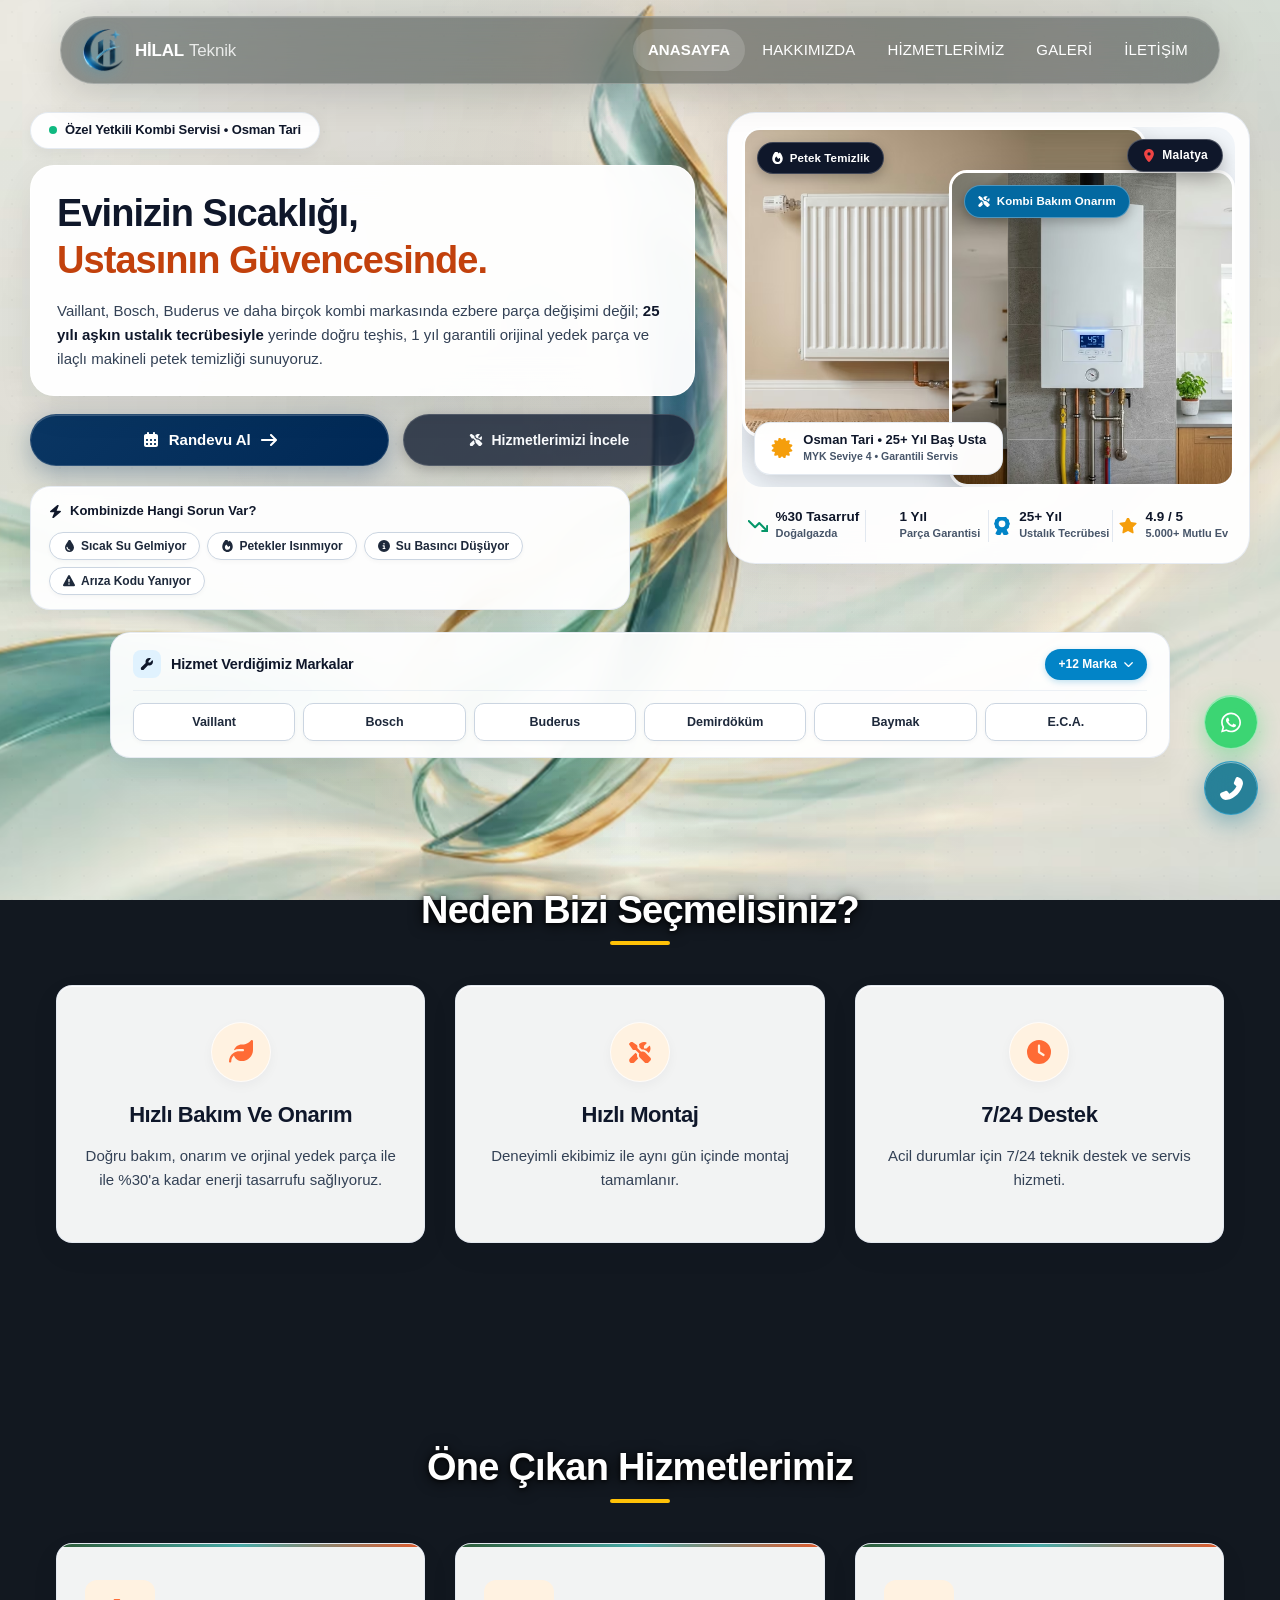
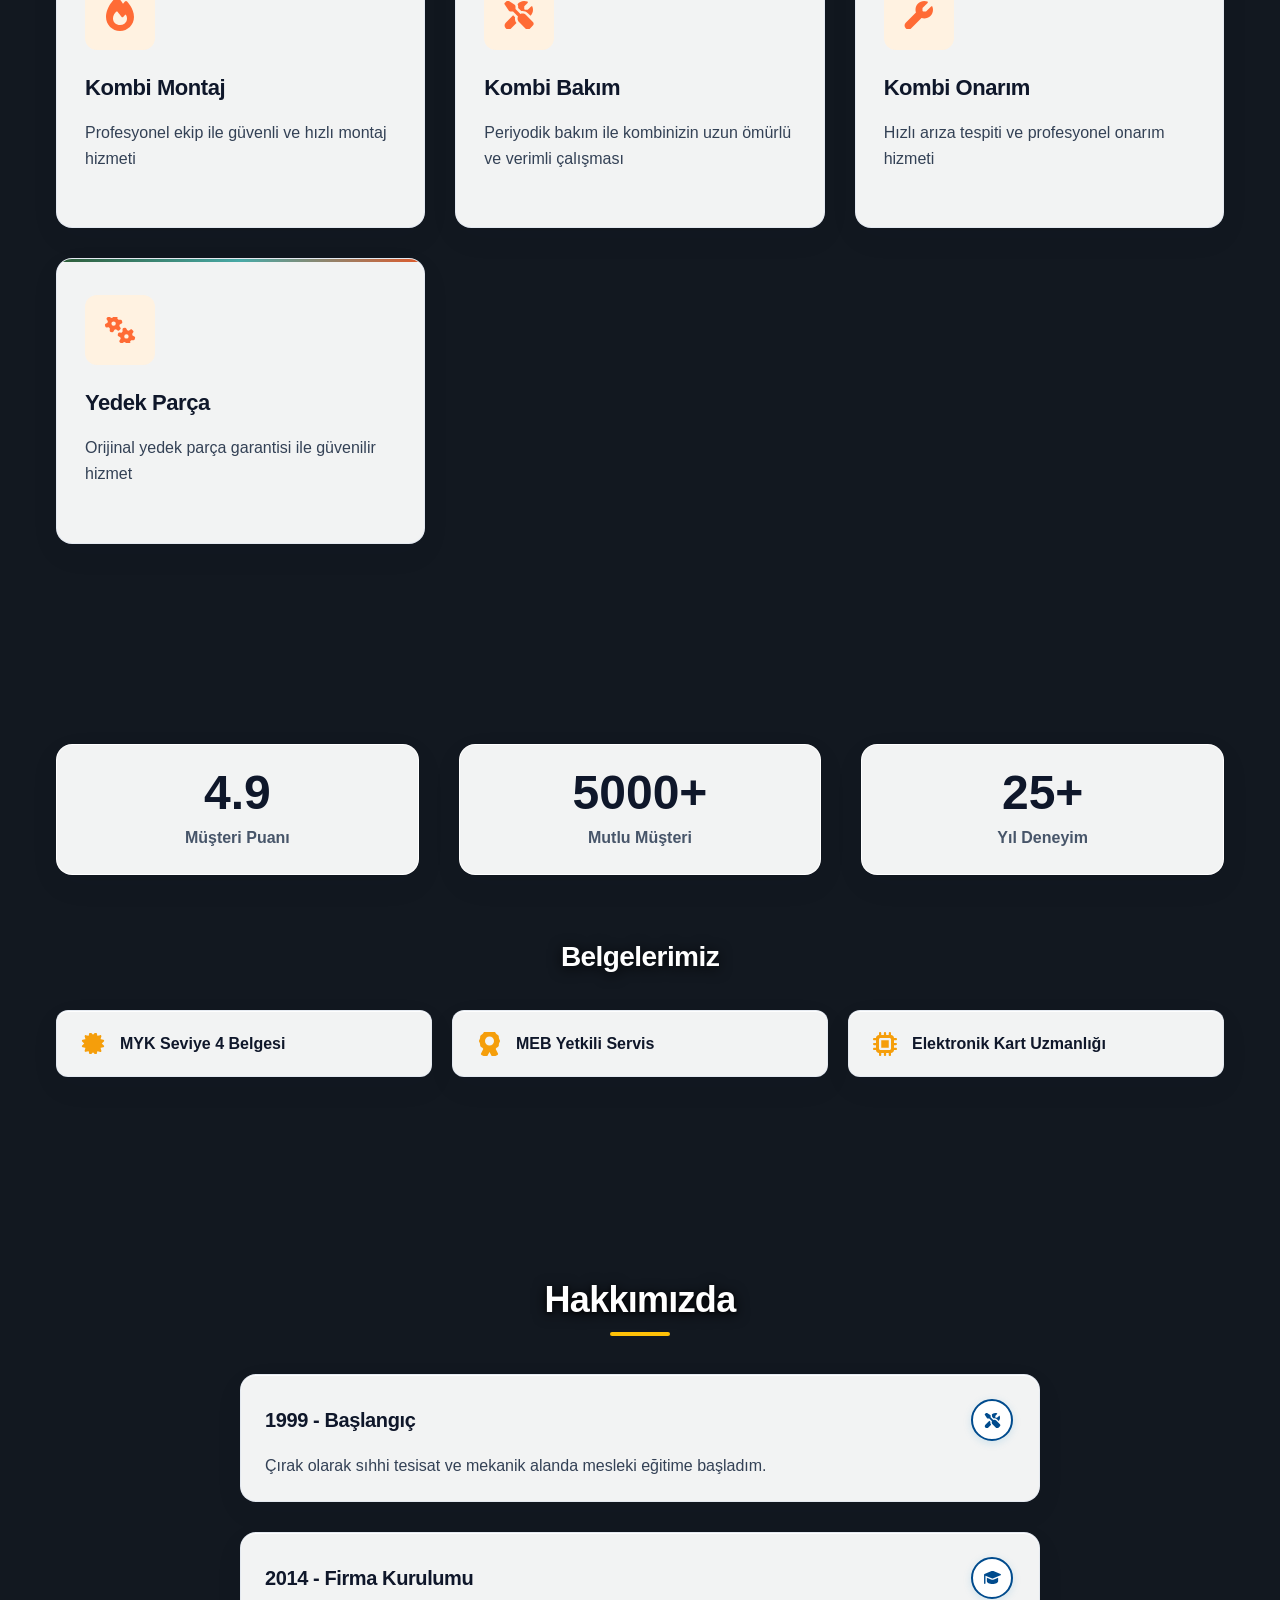
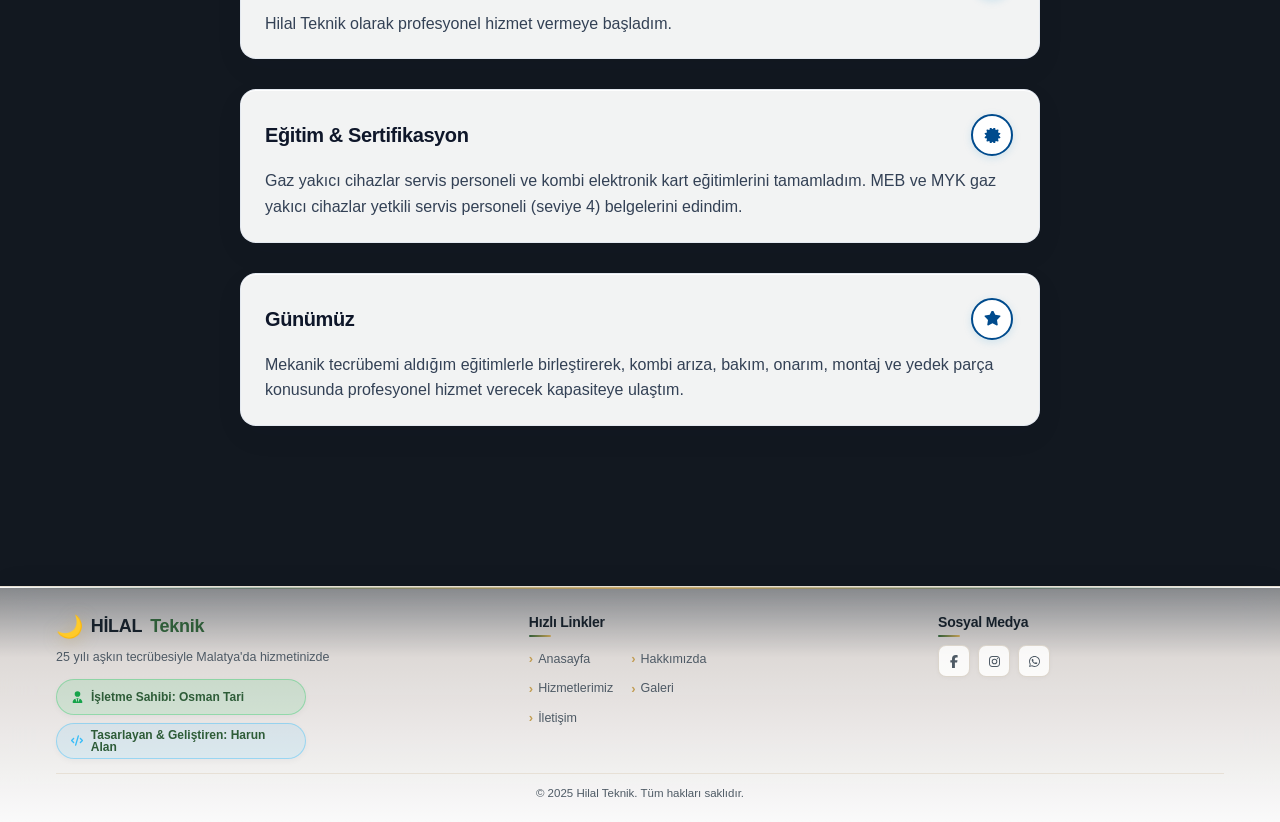
==== commit 87fc310d: "Add files via upload" ====
--- a/index.html
+++ b/index.html
@@ -1,813 +1,819 @@
-<!DOCTYPE html>
-<html lang="tr" data-theme="dark">
-
-<head>
-    <meta charset="UTF-8">
-    <meta name="viewport" content="width=device-width, initial-scale=1.0, maximum-scale=5.0, user-scalable=yes">
-    <!-- Google Analytics (GA4) - Non-blocking Resilient Loader -->
-    <script>
-        window.dataLayer = window.dataLayer || [];
-        function gtag() { dataLayer.push(arguments); }
-        gtag('js', new Date());
-        gtag('config', 'G-F9GZ1TCNVZ');
-
-        (function () {
-            var gaLoaded = false;
-            function loadGA() {
-                if (gaLoaded) return;
-                gaLoaded = true;
-                var s = document.createElement('script');
-                s.async = true;
-                s.src = 'https://www.googletagmanager.com/gtag/js?id=G-F9GZ1TCNVZ';
-                document.head.appendChild(s);
-            }
-
-            // 1. Idle Callback with cross-browser fallback (no interaction required)
-            if ('requestIdleCallback' in window) {
-                requestIdleCallback(loadGA, { timeout: 7000 });
-            } else {
-                setTimeout(loadGA, 6500);
-            }
-
-            // 2. Early user interaction triggers immediate load
-            var events = ['scroll', 'pointerdown', 'touchstart', 'keydown'];
-            function onInteraction() {
-                loadGA();
-                events.forEach(function (e) {
-                    window.removeEventListener(e, onInteraction, { passive: true });
-                });
-            }
-            events.forEach(function (e) {
-                window.addEventListener(e, onInteraction, { passive: true, once: true });
-            });
-
-            // 3. Fallback on early page leave (bounces) so zero hits are lost
-            window.addEventListener('visibilitychange', function () {
-                if (document.visibilityState === 'hidden') loadGA();
-            }, { once: true });
-            window.addEventListener('pagehide', loadGA, { once: true });
-        })();
-    </script>
-
-    <link rel="icon" type="image/png" sizes="32x32" href="RESIMLER/favicon-32x32.png">
-    <link rel="apple-touch-icon" sizes="180x180" href="RESIMLER/apple-touch-icon.png">
-
-    <!-- Güvenlik Başlıkları -->
-    <meta http-equiv="X-Content-Type-Options" content="nosniff">
-    <meta http-equiv="X-XSS-Protection" content="1; mode=block">
-    <meta http-equiv="Referrer-Policy" content="strict-origin-when-cross-origin">
-    <meta http-equiv="Permissions-Policy" content="geolocation=(), microphone=(), camera=()">
-    <meta http-equiv="Content-Security-Policy"
-        content="default-src 'self'; script-src 'self' 'unsafe-inline' https://www.googletagmanager.com https://cdnjs.cloudflare.com https://fonts.googleapis.com; style-src 'self' 'unsafe-inline' https://cdnjs.cloudflare.com https://fonts.googleapis.com; font-src 'self' https://fonts.gstatic.com https://cdnjs.cloudflare.com; img-src 'self' data: https:; connect-src 'self' https://*.google-analytics.com https://www.google-analytics.com https://www.googletagmanager.com https://stats.g.doubleclick.net https://fonts.googleapis.com https://cdnjs.cloudflare.com;">
-    <meta name="description"
-        content="Malatya kombi servisi Hilal Teknik - Osman Tari. Vaillant, Bosch, Buderus, Viessmann, Ariston, Baxi, Demirdöküm, Protherm, Ferroli kombi montaj, bakım, onarım. 7/24 servis.">
-    <meta name="keywords"
-        content="malatya kombi servisi, hilal teknik, osman tari, vaillant kombi servisi, bosch kombi servisi, buderus kombi servisi, viessmann kombi servisi, ariston kombi servisi, baxi kombi servisi, demirdöküm kombi servisi, protherm kombi servisi, ferroli kombi servisi, kombi montaj malatya, kombi bakım malatya, kombi onarım malatya, kombi yedek parça malatya, 7/24 kombi servisi, malatya ısıtma sistemleri, kombi tamiri, kombi arıza servisi">
-    <link rel="canonical" href="https://hilalteknik.com/">
-    <meta property="og:locale" content="tr_TR">
-    <meta property="og:type" content="website">
-    <meta property="og:title" content="Malatya Kombi Servisi | Hilal Teknik - Osman Tari">
-    <meta property="og:description"
-        content="Vaillant, Bosch, Buderus, Viessmann, Ariston kombi servisi Malatya. Hilal Teknik - Osman Tari ile güvenilir hizmet. 7/24 montaj, bakım, onarım.">
-    <meta property="og:image" content="https://hilalteknik.com/RESIMLER/sosyal-paylasim-logo.png">
-    <meta property="og:url" content="https://hilalteknik.com/">
-    <meta name="twitter:card" content="summary_large_image">
-    <meta name="twitter:title" content="Malatya Kombi Servisi | Hilal Teknik - Osman Tari">
-    <meta name="twitter:description"
-        content="Vaillant, Bosch, Buderus, Viessmann, Ariston kombi servisi Malatya. Hilal Teknik ile güvenilir hizmet. 7/24 montaj, bakım, onarım.">
-    <meta name="twitter:image" content="https://hilalteknik.com/RESIMLER/sosyal-paylasim-logo.png">
-    <title>Malatya Kombi Servisi | Hilal Teknik - Osman Tari | Vaillant, Bosch, Buderus Servis</title>
-
-    <!-- ==================== LCP & KRİTİK GÖRSEL ÖN YÜKLEME ==================== -->
-    <link rel="preload" as="image" href="RESIMLER/hero-petek-temizligi-600w.avif" type="image/avif" fetchpriority="high" media="(max-width: 768px)">
-    <link rel="preload" as="image" href="RESIMLER/hero-petek-temizligi.avif" type="image/avif" fetchpriority="high" media="(min-width: 769px)">
-    <link rel="preload" as="image" href="RESIMLER/logo-hilal-amblem-sm.avif" type="image/avif">
-    <link rel="preload" as="font" type="font/woff2"
-        href="https://fonts.gstatic.com/s/inter/v20/UcC73FwrK3iLTeHuS_nVMrMxCp50SjIa1ZL7W0Q5nw.woff2" crossorigin>
-
-    <!-- ==================== ERKEN BAĞLANTI (PRECONNECT) ==================== -->
-    <link rel="preconnect" href="https://fonts.googleapis.com">
-    <link rel="preconnect" href="https://fonts.gstatic.com" crossorigin>
-    <link rel="preconnect" href="https://cdnjs.cloudflare.com">
-
-    <!-- Tema Başlatıcı Script (FOUC Önleyici - Senkron Kalmalı) -->
-    <script>
-        (function () {
-            try {
-                var t = localStorage.getItem('hilal_theme');
-                document.documentElement.setAttribute('data-theme', (t === 'light' || t === 'dark') ? t : 'dark');
-            } catch (e) {
-                document.documentElement.setAttribute('data-theme', 'dark');
-            }
-        })();
-    </script>
-
-    <!-- Google Fonts Inter: Non-blocking -->
-    <link rel="stylesheet" href="https://fonts.googleapis.com/css2?family=Inter:wght@400;500;600;700&display=swap"
-        media="print" onload="this.media='all'">
-    <noscript>
-        <link rel="stylesheet" href="https://fonts.googleapis.com/css2?family=Inter:wght@400;500;600;700&display=swap">
-    </noscript>
-
-    <!-- Yerel İkon Paketi (CDN bağımlılığı ve render-blocking kaldırıldı) -->
-    <link rel="stylesheet" href="icons.min.css?v=20261026_opt4">
-
-    <!-- Ana Stil Dosyası -->
-    <link rel="stylesheet" href="style.min.css?v=20261026_opt5">
-    <script type="application/ld+json">
-    {
-      "@context": "https://schema.org",
-      "@type": "HVACBusiness",
-      "name": "Hilal Teknik",
-      "url": "https://hilalteknik.com/",
-      "address": {
-        "@type": "PostalAddress",
-        "addressLocality": "Malatya",
-        "addressCountry": "TR"
-      },
-      "telephone": "+90 537 607 48 17",
-      "email": "info@hilalteknik.com",
-      "areaServed": "Malatya",
-      "image": "RESIMLER/sosyal-paylasim-logo.png",
-      "priceRange": "₺₺",
-      "openingHours": "Mo-Su 00:00-23:59",
-      "sameAs": [
-        "https://www.facebook.com/hilal.teknik.tesisat.malatya",
-        "https://www.instagram.com/hilal_teknik_malatya",
-        "https://wa.me/905376074817"
-      ]
-    }
-    </script>
-</head>
-
-<body>
-    <!-- ==================== FAREYE DUYARLI PREMİUM AMBİENT HİLAL ARKA PLANI ==================== -->
-    <div class="ambient-interactive-bg" id="ambientBg" aria-hidden="true">
-        <div class="ambient-bg-art"></div>
-        <div class="ambient-bg-glow"></div>
-    </div>
-
-    <!-- ==================== SİTE HEADER & NAVİGASYON (YÜZEN BUZLU CAM KAPSÜL) ==================== -->
-    <header class="site-header" id="siteHeader">
-        <div class="header-container">
-            <div class="nav-cluster nav-cluster--left">
-                <a href="index.html" class="logo" aria-label="HİLAL Teknik - Anasayfa">
-                    <div class="logo-emblem">
-                        <picture class="logo-emblem-picture">
-                            <source srcset="./RESIMLER/logo-hilal-amblem-sm.avif" type="image/avif">
-                            <source srcset="./RESIMLER/logo-hilal-amblem-sm.webp" type="image/webp">
-                            <img src="./RESIMLER/logo-hilal-amblem.png" alt="" aria-hidden="true" class="emblem-img"
-                                width="44" height="44" decoding="async">
-                        </picture>
-                    </div>
-                    <div class="logo-brand">
-                        <span class="brand-title">HİLAL <strong>Teknik</strong></span>
-                    </div>
-                </a>
-            </div>
-            <button class="mobile-menu-toggle" id="mobileMenuToggle" aria-label="Menüyü Aç/Kapat">
-                <span class="hamburger-line"></span>
-                <span class="hamburger-line"></span>
-                <span class="hamburger-line"></span>
-            </button>
-            <div class="nav-cluster nav-cluster--right">
-                <nav class="desktop-nav" id="mainNav" aria-label="Ana Menü">
-                    <ul class="nav-list">
-                        <li><a href="index.html" class="nav-link active" data-page="index">ANASAYFA</a></li>
-                        <li><a href="hakkimizda.html" class="nav-link" data-page="hakkimizda">HAKKIMIZDA</a></li>
-                        <li><a href="hizmetlerimiz.html" class="nav-link" data-page="hizmetlerimiz">HİZMETLERİMİZ</a>
-                        </li>
-                        <li><a href="galeri.html" class="nav-link" data-page="galeri">GALERİ</a></li>
-                        <li><a href="iletisim.html" class="nav-link" data-page="iletisim">İLETİŞİM</a></li>
-                    </ul>
-                </nav>
-                <div class="nav-contact-actions" role="group" aria-label="Hızlı İletişim">
-                    <a href="tel:05376074817" class="nav-action-btn nav-action-btn--phone" aria-label="Telefonla ara"
-                        title="Hemen Arayın: 0537 607 48 17">
-                        <svg width="15" height="15" viewBox="0 0 24 24" fill="currentColor" aria-hidden="true">
-                            <path
-                                d="M6.62 10.79a15.05 15.05 0 006.59 6.59l2.2-2.2a1 1 0 011.02-.24c1.12.37 2.33.57 3.57.57a1 1 0 011 1V20a1 1 0 01-1 1A17 17 0 013 4a1 1 0 011-1h3.5a1 1 0 011 1c0 1.25.2 2.45.57 3.57a1 1 0 01-.24 1.02l-2.21 2.2z" />
-                        </svg>
-                    </a>
-                    <a href="https://wa.me/905376074817" class="nav-action-btn nav-action-btn--whatsapp" target="_blank"
-                        rel="noopener noreferrer" aria-label="WhatsApp üzerinden iletişim kur"
-                        title="WhatsApp Canlı Destek">
-                        <svg width="16" height="16" viewBox="0 0 24 24" fill="currentColor" aria-hidden="true">
-                            <path
-                                d="M12.04 2C6.58 2 2.13 6.45 2.13 11.91c0 1.75.46 3.45 1.32 4.95L2.05 22l5.25-1.38c1.45.79 3.08 1.21 4.74 1.21 5.46 0 9.91-4.45 9.91-9.91 0-2.65-1.03-5.14-2.9-7.01A9.82 9.82 0 0012.04 2zm5.79 14.16c-.24.68-1.39 1.3-1.92 1.38-.49.08-1.12.11-3.62-.91-3.21-1.31-5.26-4.57-5.42-4.78-.16-.21-1.3-1.73-1.3-3.3 0-1.57.82-2.35 1.11-2.67.29-.32.63-.4.84-.4.21 0 .42 0 .61.01.2.01.47-.08.73.55.27.64.92 2.24 1 2.41.08.16.13.35.03.56-.11.21-.16.35-.32.53-.16.19-.34.42-.48.56-.16.16-.33.33-.14.65.19.32.84 1.38 1.8 2.24 1.24 1.1 2.29 1.44 2.61 1.6.32.16.51.13.7-.08.19-.21.82-.95 1.04-1.28.21-.32.42-.27.71-.16.29.11 1.84.87 2.16 1.03.32.16.53.24.61.37.08.13.08.79-.16 1.47z" />
-                        </svg>
-                    </a>
-                </div>
-            </div>
-        </div>
-    </header>
-
-    <main>
-
-
-
-        <!-- ==================== YENİLENMİŞ MODERN HERO BÖLÜMÜ (MOBİL & PC UYUMLU) ==================== -->
-        <section class="section--hero-modern" id="heroSection">
-            <div class="hero-unified-container">
-                <!-- 2 Kolonlu Ana Grid: Mobilde tek sütun dikey akış, Masaüstünde 2 sütun -->
-                <div class="hero-unified-grid">
-                    <!-- Sol Kolon: Başlık, Açıklama, Butonlar ve Sorun Seçim Kartı -->
-                    <div class="hero-unified-left">
-                        <!-- Üst Konum / Kimlik Rozeti -->
-                        <div class="hero-pill-badge" id="heroPillBadge">
-                            <span class="pulse-indicator"></span>
-                            <span class="pill-text">Özel Yetkili Kombi Servisi • Osman Tari</span>
-                        </div>
-
-                        <!-- Ana Başlık Kartı / Başlık -->
-                        <div class="hero-title-wrap">
-                            <h1 class="hero-main-title">
-                                Evinizin Sıcaklığı,<br>
-                                <span class="hl-terracotta">Ustasının Güvencesinde.</span>
-                            </h1>
-                            <p class="hero-main-desc">
-                                Vaillant, Bosch, Buderus ve daha birçok kombi markasında ezbere parça değişimi değil;
-                                <strong>25 yılı aşkın ustalık tecrübesiyle</strong> yerinde doğru teşhis, 1 yıl
-                                garantili orijinal yedek parça ve ilaçlı makineli petek temizliği sunuyoruz.
-                            </p>
-                        </div>
-
-                        <!-- Buton Grubu (Desktop'ta yan yana, Mobilde şık alt alta) -->
-                        <div class="hero-cta-wrapper hero-unified-cta">
-                            <a href="javascript:void(0)" class="btn hero-primary-cta js-open-quote" id="heroQuoteBtn"
-                                role="button" aria-haspopup="dialog" aria-expanded="false" aria-controls="quoteDrawer"
-                                data-open-drawer="quote">
-                                <i class="fas fa-calendar-alt"></i>
-                                <span>Online Servis Randevusu Al</span>
-                                <i class="fas fa-arrow-right"></i>
-                            </a>
-                            <a href="hizmetlerimiz.html" class="btn hero-mob-secondary-btn hero-pc-secondary-btn" id="heroServicesBtn">
-                                <i class="fas fa-tools"></i>
-                                <span>Hizmetlerimizi İncele</span>
-                                <i class="fas fa-arrow-right mob-only-arrow"></i>
-                            </a>
-                        </div>
-
-                        <!-- Kombinizde Hangi Sorun Var? Kartı -->
-                        <div class="hero-pc-trouble-card hero-trouble-card-unified">
-                            <div class="trouble-header">
-                                <i class="fas fa-bolt text-warning"></i>
-                                <span>Kombinizde Hangi Sorun Var?</span>
-                            </div>
-                            <div class="trouble-chips-wrap">
-                                <button type="button" class="trouble-chip js-trouble-click js-open-quote" data-issue="Sıcak Su Gelmiyor">
-                                    <i class="fas fa-tint text-primary"></i> Sıcak Su Gelmiyor
-                                </button>
-                                <button type="button" class="trouble-chip js-trouble-click js-open-quote" data-issue="Petekler Isınmıyor">
-                                    <i class="fas fa-fire text-danger"></i> Petekler Isınmıyor
-                                </button>
-                                <button type="button" class="trouble-chip js-trouble-click js-open-quote" data-issue="Su Basıncı Düşüyor">
-                                    <i class="fas fa-info-circle text-info"></i> Su Basıncı Düşüyor
-                                </button>
-                                <button type="button" class="trouble-chip js-trouble-click js-open-quote" data-issue="Arıza Kodu Yanıyor">
-                                    <i class="fas fa-exclamation-triangle text-warning"></i> Arıza Kodu Yanıyor
-                                </button>
-                            </div>
-                        </div>
-                    </div>
-
-                    <!-- Sağ Kolon: İki Görselli Usta ve Güven Kartı -->
-                    <div class="hero-unified-right">
-                        <div class="hero-pc-card hero-mobile-card">
-                            <!-- İki Görsel Vitrini (Petek Temizlik + Kombi Bakım Onarım) -->
-                            <div class="pc-visuals-duo">
-                                <!-- Sağ Üst Konum Rozeti: Malatya -->
-                                <div class="pc-location-badge">
-                                    <i class="fas fa-map-marker-alt"></i>
-                                    <span>Malatya</span>
-                                </div>
-
-                                <!-- 1. Görsel (Petek Temizlik - Ana LCP Görseli) -->
-                                <div class="pc-img-box pc-img-box--main">
-                                    <picture>
-                                        <source type="image/avif" srcset="RESIMLER/hero-petek-temizligi-600w.avif 600w, RESIMLER/hero-petek-temizligi.avif 1200w" sizes="(max-width: 768px) 92vw, (max-width: 992px) 440px, 580px">
-                                        <source type="image/webp" srcset="RESIMLER/hero-petek-temizligi-600w.webp 600w, RESIMLER/hero-petek-temizligi.webp 1200w" sizes="(max-width: 768px) 92vw, (max-width: 992px) 440px, 580px">
-                                        <img src="RESIMLER/hero-petek-temizligi.jpg"
-                                            alt="Malatya Kalorifer Petek Temizlik ve Tesisat" width="580"
-                                            height="380" loading="eager" fetchpriority="high" decoding="async">
-                                    </picture>
-                                    <div class="pc-img-tag tag-navy">
-                                        <i class="fas fa-fire"></i>
-                                        <span>Petek Temizlik</span>
-                                    </div>
-                                </div>
-
-                                <!-- 2. Görsel (Kombi Bakım Onarım - İkincil Görsel) -->
-                                <div class="pc-img-box pc-img-box--overlap">
-                                    <picture>
-                                        <source type="image/avif" srcset="RESIMLER/hero-kombi-bakim-onarim-500w.avif 500w, RESIMLER/hero-kombi-bakim-onarim.avif 896w" sizes="(max-width: 768px) 65vw, (max-width: 992px) 360px, 460px">
-                                        <source type="image/webp" srcset="RESIMLER/hero-kombi-bakim-onarim-500w.webp 500w, RESIMLER/hero-kombi-bakim-onarim.webp 896w" sizes="(max-width: 768px) 65vw, (max-width: 992px) 360px, 460px">
-                                        <img src="RESIMLER/hero-kombi-bakim-onarim.jpg"
-                                            alt="Malatya Kombi Bakım Onarım ve Servisi" width="460" height="320"
-                                            loading="eager" decoding="async">
-                                    </picture>
-                                    <div class="pc-img-tag tag-blue">
-                                        <i class="fas fa-tools"></i>
-                                        <span>Kombi Bakım Onarım</span>
-                                    </div>
-                                </div>
-
-                                <!-- Osman Tari • Kombi Servisi Rozeti -->
-                                <div class="pc-master-badge">
-                                    <div class="pc-master-icon">
-                                        <i class="fas fa-certificate text-warning"></i>
-                                    </div>
-                                    <div class="pc-master-text">
-                                        <strong>Osman Tari • 25+ Yıl Baş Usta</strong>
-                                        <small>MYK Seviye 4 • Garantili Servis</small>
-                                    </div>
-                                </div>
-                            </div>
-
-                            <!-- Alt 4'lü İstatistik Barı -->
-                            <div class="pc-card-stats-row">
-                                <div class="pc-card-stat">
-                                    <div class="pc-stat-icon text-success" style="color: #059669;">
-                                        <svg width="20" height="20" viewBox="0 0 24 24" fill="none"
-                                            stroke="currentColor" stroke-width="2.5" stroke-linecap="round"
-                                            stroke-linejoin="round" aria-hidden="true">
-                                            <polyline points="23 18 13.5 8.5 8.5 13.5 1 6"></polyline>
-                                            <polyline points="17 18 23 18 23 12"></polyline>
-                                        </svg>
-                                    </div>
-                                    <div class="pc-stat-text">
-                                        <strong>%30 Tasarruf</strong>
-                                        <span>Doğalgazda</span>
-                                    </div>
-                                </div>
-                                <div class="pc-stat-divider"></div>
-                                <div class="pc-card-stat">
-                                    <div class="pc-stat-icon"><i class="fas fa-shield-alt"></i></div>
-                                    <div class="pc-stat-text">
-                                        <strong>1 Yıl</strong>
-                                        <span>Parça Garantisi</span>
-                                    </div>
-                                </div>
-                                <div class="pc-stat-divider"></div>
-                                <div class="pc-card-stat">
-                                    <div class="pc-stat-icon"><i class="fas fa-award"></i></div>
-                                    <div class="pc-stat-text">
-                                        <strong>25+ Yıl</strong>
-                                        <span>Ustalık Tecrübesi</span>
-                                    </div>
-                                </div>
-                                <div class="pc-stat-divider"></div>
-                                <div class="pc-card-stat">
-                                    <div class="pc-stat-icon text-warning"><i class="fas fa-star"></i></div>
-                                    <div class="pc-stat-text">
-                                        <strong>4.9 / 5</strong>
-                                        <span>5.000+ Mutlu Ev</span>
-                                    </div>
-                                </div>
-                            </div>
-                        </div>
-                    </div>
-                </div>
-
-                <!-- Alt Bölüm: Hizmet Verdiğimiz Markalar Kartı (Genişletilebilir) -->
-                <div class="hero-brands-showcase js-brands-card" id="mobBrandsCard" role="region" aria-labelledby="mobBrandsTitle">
-                    <div class="brands-header">
-                        <div class="brands-header-left">
-                            <i class="fas fa-wrench" aria-hidden="true"></i>
-                            <span id="mobBrandsTitle">Hizmet Verdiğimiz Markalar</span>
-                        </div>
-                        <button type="button" class="brands-expand-badge js-brands-toggle" id="mobBrandsToggle"
-                            aria-expanded="false" aria-controls="mobBrandsPills">
-                            <span class="expand-text">+12 Marka</span>
-                            <i class="fas fa-chevron-down expand-chevron" aria-hidden="true"></i>
-                        </button>
-                    </div>
-                    <div class="brands-pills-wrap" id="mobBrandsPills">
-                        <span class="brand-chip brand-chip--featured">Vaillant</span>
-                        <span class="brand-chip brand-chip--featured">Bosch</span>
-                        <span class="brand-chip brand-chip--featured">Buderus</span>
-                        <span class="brand-chip brand-chip--featured">Demirdöküm</span>
-                        <span class="brand-chip brand-chip--featured">Baymak</span>
-                        <span class="brand-chip brand-chip--featured">E.C.A.</span>
-                        <span class="brand-chip brand-chip--extra">Viessmann</span>
-                        <span class="brand-chip brand-chip--extra">Ariston</span>
-                        <span class="brand-chip brand-chip--extra">Daikin</span>
-                        <span class="brand-chip brand-chip--extra">Protherm</span>
-                        <span class="brand-chip brand-chip--extra">Warmhaus</span>
-                        <span class="brand-chip brand-chip--extra">Alarko</span>
-                        <span class="brand-chip brand-chip--extra">Baxi</span>
-                        <span class="brand-chip brand-chip--extra">Ferroli</span>
-                        <span class="brand-chip brand-chip--extra">Immergas</span>
-                        <span class="brand-chip brand-chip--extra">Beko</span>
-                        <span class="brand-chip brand-chip--extra">Baykan</span>
-                        <span class="brand-chip brand-chip--extra">Airfel</span>
-                    </div>
-                    <div class="brands-card-hint">
-                        <small><i class="fas fa-shield-alt"></i> Tüm modellerde 1 yıl garantili orijinal parça</small>
-                    </div>
-                </div>
-            </div>
-        </section>
-
-        <!-- ==================== VALUE PROPOSITION ==================== -->
-        <section class="value-prop section section--white">
-            <div class="container">
-                <h2 class="section-title">Neden Bizi Seçmelisiniz?</h2>
-                <div class="value-grid">
-                    <div class="value-card">
-                        <div class="value-icon">
-                            <i class="fas fa-leaf"></i>
-                        </div>
-                        <h3>Hızlı Bakım Ve Onarım</h3>
-                        <p>Doğru bakım, onarım ve orjinal yedek parça ile ile %30'a kadar enerji tasarrufu sağlıyoruz.
-                        </p>
-                    </div>
-                    <div class="value-card">
-                        <div class="value-icon">
-                            <i class="fas fa-tools"></i>
-                        </div>
-                        <h3>Hızlı Montaj</h3>
-                        <p>Deneyimli ekibimiz ile aynı gün içinde montaj tamamlanır.</p>
-                    </div>
-                    <div class="value-card">
-                        <div class="value-icon">
-                            <i class="fas fa-clock"></i>
-                        </div>
-                        <h3>7/24 Destek</h3>
-                        <p>Acil durumlar için 7/24 teknik destek ve servis hizmeti.</p>
-                    </div>
-                </div>
-            </div>
-        </section>
-
-        <!-- ==================== FEATURED SERVICES ==================== -->
-        <section class="featured-services section section--comfort">
-            <div class="container">
-                <h2 class="section-title">Öne Çıkan Hizmetlerimiz</h2>
-                <div class="services-grid">
-                    <div class="service-card">
-                        <div class="service-icon">
-                            <i class="fas fa-fire"></i>
-                        </div>
-                        <h3>Kombi Montaj</h3>
-                        <p>Profesyonel ekip ile güvenli ve hızlı montaj hizmeti</p>
-                    </div>
-                    <div class="service-card">
-                        <div class="service-icon">
-                            <i class="fas fa-tools"></i>
-                        </div>
-                        <h3>Kombi Bakım</h3>
-                        <p>Periyodik bakım ile kombinizin uzun ömürlü ve verimli çalışması</p>
-                    </div>
-                    <div class="service-card">
-                        <div class="service-icon">
-                            <i class="fas fa-wrench"></i>
-                        </div>
-                        <h3>Kombi Onarım</h3>
-                        <p>Hızlı arıza tespiti ve profesyonel onarım hizmeti</p>
-                    </div>
-                    <div class="service-card">
-                        <div class="service-icon">
-                            <i class="fas fa-cogs"></i>
-                        </div>
-                        <h3>Yedek Parça</h3>
-                        <p>Orijinal yedek parça garantisi ile güvenilir hizmet</p>
-                    </div>
-                </div>
-            </div>
-        </section>
-
-        <!-- ==================== TRUST ELEMENTS ==================== -->
-        <section class="trust-section section section--white">
-            <div class="container">
-                <div class="trust-content">
-                    <div class="trust-stats">
-                        <div class="stat-item">
-                            <div class="stat-number">4.9</div>
-                            <div class="stat-label">Müşteri Puanı</div>
-                        </div>
-                        <div class="stat-item">
-                            <div class="stat-number">5000+</div>
-                            <div class="stat-label">Mutlu Müşteri</div>
-                        </div>
-                        <div class="stat-item">
-                            <div class="stat-number">25+</div>
-                            <div class="stat-label">Yıl Deneyim</div>
-                        </div>
-                    </div>
-
-                    <div class="certifications">
-                        <h3>Belgelerimiz</h3>
-                        <div class="cert-grid">
-                            <div class="cert-item">
-                                <i class="fas fa-certificate"></i>
-                                <span>MYK Seviye 4 Belgesi</span>
-                            </div>
-                            <div class="cert-item">
-                                <i class="fas fa-award"></i>
-                                <span>MEB Yetkili Servis</span>
-                            </div>
-                            <div class="cert-item">
-                                <i class="fas fa-microchip"></i>
-                                <span>Elektronik Kart Uzmanlığı</span>
-                            </div>
-                        </div>
-                    </div>
-                </div>
-            </div>
-        </section>
-
-
-        <!-- ==================== ABOUT SECTION ==================== -->
-        <section class="about section section--comfort">
-            <div class="container">
-                <h2 class="section-title">Hakkımızda</h2>
-
-                <div class="about-story">
-                    <div class="story-timeline">
-                        <div class="timeline-item">
-                            <div class="timeline-content">
-                                <div class="timeline-card-header">
-                                    <h3>1999 - Başlangıç</h3>
-                                    <div class="timeline-icon" aria-hidden="true">
-                                        <i class="fas fa-tools"></i>
-                                    </div>
-                                </div>
-                                <p>Çırak olarak sıhhi tesisat ve mekanik alanda mesleki eğitime başladım.</p>
-                            </div>
-                        </div>
-
-                        <div class="timeline-item">
-                            <div class="timeline-content">
-                                <div class="timeline-card-header">
-                                    <h3>2014 - Firma Kurulumu</h3>
-                                    <div class="timeline-icon" aria-hidden="true">
-                                        <i class="fas fa-graduation-cap"></i>
-                                    </div>
-                                </div>
-                                <p>Hilal Teknik olarak profesyonel hizmet vermeye başladım.</p>
-                            </div>
-                        </div>
-
-                        <div class="timeline-item">
-                            <div class="timeline-content">
-                                <div class="timeline-card-header">
-                                    <h3>Eğitim & Sertifikasyon</h3>
-                                    <div class="timeline-icon" aria-hidden="true">
-                                        <i class="fas fa-certificate"></i>
-                                    </div>
-                                </div>
-                                <p>Gaz yakıcı cihazlar servis personeli ve kombi elektronik kart eğitimlerini
-                                    tamamladım. MEB ve MYK gaz yakıcı cihazlar yetkili servis personeli (seviye 4)
-                                    belgelerini edindim.</p>
-                            </div>
-                        </div>
-
-                        <div class="timeline-item">
-                            <div class="timeline-content">
-                                <div class="timeline-card-header">
-                                    <h3>Günümüz</h3>
-                                    <div class="timeline-icon" aria-hidden="true">
-                                        <i class="fas fa-star"></i>
-                                    </div>
-                                </div>
-                                <p>Mekanik tecrübemi aldığım eğitimlerle birleştirerek, kombi arıza, bakım, onarım,
-                                    montaj ve yedek parça konusunda profesyonel hizmet verecek kapasiteye ulaştım.</p>
-                            </div>
-                        </div>
-                    </div>
-                </div>
-
-            </div>
-        </section>
-
-    </main>
-
-    <!-- ==================== FOOTER ==================== -->
-    <footer>
-        <div class="container">
-            <div class="footer-content">
-                <div class="footer-logo">
-                    <h2>HİLAL <span>Teknik</span></h2>
-                    <p>25 yılı aşkın tecrübesiyle Malatya'da hizmetinizde</p>
-                    <div class="footer-owner-dev-group">
-                        <span class="footer-owner">
-                            <i class="fas fa-user-tie" aria-hidden="true"></i>
-                            <span>İşletme Sahibi: Osman Tari</span>
-                        </span>
-                        <a href="iletisim.html#siteTasarimcisi" class="footer-dev-badge"
-                            title="Web Tasarım & Geliştirme: Harun Alan">
-                            <i class="fas fa-code" aria-hidden="true"></i>
-                            <span>Tasarlayan & Geliştiren: Harun Alan</span>
-                        </a>
-                    </div>
-                </div>
-                <div class="footer-links">
-                    <h3>Hızlı Linkler</h3>
-                    <ul>
-                        <li><a href="index.html">Anasayfa</a></li>
-                        <li><a href="hakkimizda.html">Hakkımızda</a></li>
-                        <li><a href="hizmetlerimiz.html">Hizmetlerimiz</a></li>
-                        <li><a href="galeri.html">Galeri</a></li>
-                        <li><a href="iletisim.html">İletişim</a></li>
-                    </ul>
-                </div>
-                <div class="footer-social">
-                    <h3>Sosyal Medya</h3>
-                    <div class="social-icons">
-                        <a href="https://www.facebook.com/hilal.teknik.tesisat.malatya" target="_blank"
-                            rel="noopener noreferrer" aria-label="Facebook Sayfamız"><i
-                                class="fab fa-facebook-f"></i></a>
-                        <a href="https://www.instagram.com/hilal_teknik_malatya" target="_blank"
-                            rel="noopener noreferrer" aria-label="Instagram Sayfamız"><i
-                                class="fab fa-instagram"></i></a>
-                        <a href="https://wa.me/905376074817" target="_blank" rel="noopener noreferrer"
-                            aria-label="WhatsApp Canlı Destek"><i class="fab fa-whatsapp"></i></a>
-                    </div>
-                </div>
-            </div>
-            <div class="copyright">
-                <p>&copy; 2025 Hilal Teknik. Tüm hakları saklıdır.</p>
-            </div>
-        </div>
-    </footer>
-
-    <!-- ==================== TEKLIF ÇEKMECE (DRAWER) ==================== -->
-    <div class="drawer" id="quoteDrawer" aria-hidden="true" role="dialog" aria-modal="true"
-        aria-labelledby="drawerTitle" inert>
-        <div class="drawer-panel">
-            <div class="drawer-header">
-                <div class="drawer-title" id="drawerTitle">
-                    <i class="fas fa-tools" aria-hidden="true"></i>
-                    Hizmet Seçin
-                </div>
-                <button class="drawer-close" id="drawerClose" aria-label="Kapat"><i class="fas fa-times"
-                        aria-hidden="true"></i></button>
-            </div>
-            <div class="drawer-body">
-                <div class="service-options">
-                    <div class="service-option">
-                        <div class="service-icon">
-                            <i class="fas fa-wrench"></i>
-                        </div>
-                        <div class="service-content">
-                            <h3>Kombi Bakım & Onarım</h3>
-                            <p>Profesyonel bakım, arıza tespiti ve onarım hizmetleri</p>
-                            <div class="service-features">
-                                <span><i class="fas fa-check"></i> Periyodik bakım</span>
-                                <span><i class="fas fa-check"></i> Arıza tespiti</span>
-                                <span><i class="fas fa-check"></i> Yerinde onarım</span>
-                            </div>
-                            <div class="service-actions">
-                                <a href="https://wa.me/905376074817?text=Kombi%20bak%C4%B1m%20ve%20onar%C4%B1m%20hakk%C4%B1nda%20bilgi%20almak%20istiyorum"
-                                    class="btn btn--primary" target="_blank" rel="noopener noreferrer">
-                                    <i class="fab fa-whatsapp"></i> WhatsApp
-                                </a>
-                                <a href="tel:05376074817" class="btn btn--secondary">
-                                    <i class="fas fa-phone"></i> Telefon
-                                </a>
-                            </div>
-                        </div>
-                    </div>
-
-                    <div class="service-option">
-                        <div class="service-icon">
-                            <i class="fas fa-cog"></i>
-                        </div>
-                        <div class="service-content">
-                            <h3>Kombi Montaj & Kurulum</h3>
-                            <p>Yeni kombi montajı, eski kombi değişimi ve sistem kurulumu</p>
-                            <div class="service-features">
-                                <span><i class="fas fa-check"></i> Yeni kombi montajı</span>
-                                <span><i class="fas fa-check"></i> Eski kombi değişimi</span>
-                                <span><i class="fas fa-check"></i> Sistem kurulumu</span>
-                            </div>
-                            <div class="service-actions">
-                                <a href="https://wa.me/905376074817?text=Kombi%20montaj%20ve%20kurulum%20hakk%C4%B1nda%20bilgi%20almak%20istiyorum"
-                                    class="btn btn--primary" target="_blank" rel="noopener noreferrer">
-                                    <i class="fab fa-whatsapp"></i> WhatsApp
-                                </a>
-                                <a href="tel:05376074817" class="btn btn--secondary">
-                                    <i class="fas fa-phone"></i> Telefon
-                                </a>
-                            </div>
-                        </div>
-                    </div>
-                </div>
-            </div>
-        </div>
-    </div>
-
-
-    <!-- ==================== JAVASCRIPT ==================== -->
-    <script>
-        document.addEventListener('DOMContentLoaded', function () {
-            const drawer = document.getElementById('quoteDrawer');
-            const drawerClose = document.getElementById('drawerClose');
-            const heroQuoteBtn = document.getElementById('heroQuoteBtn');
-            function openDrawer() {
-                if (!drawer) return;
-                drawer.removeAttribute('inert');
-                drawer.classList.add('open');
-                drawer.setAttribute('aria-hidden', 'false');
-                heroQuoteBtn?.setAttribute('aria-expanded', 'true');
-                document.body.style.overflow = 'hidden';
-            }
-
-            function closeDrawer() {
-                if (!drawer) return;
-                drawer.classList.remove('open');
-                drawer.setAttribute('aria-hidden', 'true');
-                drawer.setAttribute('inert', '');
-                heroQuoteBtn?.setAttribute('aria-expanded', 'false');
-                document.body.style.overflow = '';
-            }
-
-            window.openQuoteDrawer = openDrawer;
-            window.closeQuoteDrawer = closeDrawer;
-
-            // Teklif Alma butonları tetikleyici
-            document.querySelectorAll('.js-open-quote, .call-btn--quote, [data-open-drawer="quote"]').forEach(el => {
-                el.addEventListener('click', function (e) {
-                    e.preventDefault();
-                    e.stopPropagation();
-                    openDrawer();
-                });
-            });
-
-            drawerClose?.addEventListener('click', function (e) {
-                e.preventDefault();
-                e.stopPropagation();
-                closeDrawer();
-            });
-
-            drawer?.addEventListener('click', function (e) {
-                if (e.target === drawer) closeDrawer();
-            });
-
-            document.addEventListener('keydown', function (e) {
-                if (e.key === 'Escape' && drawer?.classList.contains('open')) {
-                    closeDrawer();
-                }
-            });
-
-            // ==================== HİZMET VERDİĞİMİZ MARKALAR KART GENİŞLEME / DARALMA ====================
-            const brandsCards = document.querySelectorAll('.js-brands-card');
-            brandsCards.forEach(card => {
-                function toggleBrandCard(e) {
-                    // Eğer tıklanan eleman bir link ise varsayılan davranışı bozma
-                    if (e.target.closest('a')) return;
-
-                    const isExpanded = card.classList.toggle('is-expanded');
-                    card.setAttribute('aria-expanded', isExpanded ? 'true' : 'false');
-                    const toggleBtn = card.querySelector('.js-brands-toggle');
-                    if (toggleBtn) {
-                        toggleBtn.setAttribute('aria-expanded', isExpanded ? 'true' : 'false');
-                    }
-
-                    const badgeText = card.querySelector('.expand-text');
-                    if (badgeText) {
-                        if (card.id === 'mobBrandsCard') {
-                            badgeText.textContent = isExpanded ? 'Daha Az' : '+12 Marka';
-                        } else {
-                            badgeText.textContent = isExpanded ? 'Daha Az Göster' : '+12 Marka Daha';
-                        }
-                    }
-                }
-
-                card.addEventListener('click', toggleBrandCard);
-                card.addEventListener('keydown', function (e) {
-                    if (e.key === 'Enter' || e.key === ' ') {
-                        e.preventDefault();
-                        toggleBrandCard(e);
-                    }
-                });
-            });
-        });
-    </script>
-
-    <!-- ==================== SAĞ ALT SABİT İLETİŞİM & WHATSAPP BUTONLARI ==================== -->
-    <aside class="floating-contact-actions" aria-label="Hızlı İletişim">
-        <a href="https://wa.me/905376074817" class="floating-btn floating-btn--whatsapp" target="_blank"
-            rel="noopener noreferrer" title="WhatsApp Canlı Destek" aria-label="WhatsApp İle İletişime Geçin">
-            <i class="fab fa-whatsapp" aria-hidden="true"></i>
-            <span class="floating-btn-text">WhatsApp</span>
-        </a>
-        <a href="tel:05376074817" class="floating-btn floating-btn--phone" title="Hemen Arayın: 0537 607 48 17"
-            aria-label="Telefon İle Hemen Arayın">
-            <i class="fas fa-phone-alt" aria-hidden="true"></i>
-            <span class="floating-btn-text">0537 607 48 17</span>
-        </a>
-    </aside>
-
-    <!-- ==================== YUKARI ÇIKMA BUTONU ==================== -->
-    <button id="scrollToTop" class="scroll-to-top" aria-label="Yukarı çık">
-        <i class="fas fa-arrow-up" aria-hidden="true"></i>
-    </button>
-
-    <!-- ==================== MERKEZİ YAPILANDIRMA VE DİNAMİK SENKRONİZASYON ==================== -->
-    <script src="site-config.min.js" defer></script>
-    <script src="analytics.min.js" defer></script>
-</body>
-
+<!DOCTYPE html>
+<html lang="tr" data-theme="dark">
+
+<head>
+    <meta charset="UTF-8">
+    <meta name="viewport" content="width=device-width, initial-scale=1.0, maximum-scale=5.0, user-scalable=yes">
+    <!-- Google Analytics (GA4) - Non-blocking Resilient Loader -->
+    <script>
+        window.dataLayer = window.dataLayer || [];
+        function gtag() { dataLayer.push(arguments); }
+        gtag('js', new Date());
+        gtag('config', 'G-F9GZ1TCNVZ');
+
+        (function () {
+            var gaLoaded = false;
+            function loadGA() {
+                if (gaLoaded) return;
+                gaLoaded = true;
+                var s = document.createElement('script');
+                s.async = true;
+                s.src = 'https://www.googletagmanager.com/gtag/js?id=G-F9GZ1TCNVZ';
+                document.head.appendChild(s);
+            }
+
+            // 1. Idle Callback with cross-browser fallback (no interaction required)
+            if ('requestIdleCallback' in window) {
+                requestIdleCallback(loadGA, { timeout: 7000 });
+            } else {
+                setTimeout(loadGA, 6500);
+            }
+
+            // 2. Early user interaction triggers immediate load
+            var events = ['scroll', 'pointerdown', 'touchstart', 'keydown'];
+            function onInteraction() {
+                loadGA();
+                events.forEach(function (e) {
+                    window.removeEventListener(e, onInteraction, { passive: true });
+                });
+            }
+            events.forEach(function (e) {
+                window.addEventListener(e, onInteraction, { passive: true, once: true });
+            });
+
+            // 3. Fallback on early page leave (bounces) so zero hits are lost
+            window.addEventListener('visibilitychange', function () {
+                if (document.visibilityState === 'hidden') loadGA();
+            }, { once: true });
+            window.addEventListener('pagehide', loadGA, { once: true });
+        })();
+    </script>
+
+    <link rel="icon" type="image/png" sizes="32x32" href="RESIMLER/favicon-32x32.png">
+    <link rel="apple-touch-icon" sizes="180x180" href="RESIMLER/apple-touch-icon.png">
+
+    <!-- Güvenlik Başlıkları -->
+    <meta http-equiv="X-Content-Type-Options" content="nosniff">
+    <meta http-equiv="X-XSS-Protection" content="1; mode=block">
+    <meta http-equiv="Referrer-Policy" content="strict-origin-when-cross-origin">
+    <meta http-equiv="Permissions-Policy" content="geolocation=(), microphone=(), camera=()">
+    <meta http-equiv="Content-Security-Policy"
+        content="default-src 'self'; script-src 'self' 'unsafe-inline' https://www.googletagmanager.com https://cdnjs.cloudflare.com https://fonts.googleapis.com; style-src 'self' 'unsafe-inline' https://cdnjs.cloudflare.com https://fonts.googleapis.com; font-src 'self' https://fonts.gstatic.com https://cdnjs.cloudflare.com; img-src 'self' data: https:; connect-src 'self' https://*.google-analytics.com https://www.google-analytics.com https://www.googletagmanager.com https://stats.g.doubleclick.net https://fonts.googleapis.com https://cdnjs.cloudflare.com;">
+    <meta name="description"
+        content="Malatya kombi servisi Hilal Teknik - Osman Tari. Vaillant, Bosch, Buderus, Viessmann, Ariston, Baxi, Demirdöküm, Protherm, Ferroli kombi montaj, bakım, onarım. 7/24 servis.">
+    <meta name="keywords"
+        content="malatya kombi servisi, hilal teknik, osman tari, vaillant kombi servisi, bosch kombi servisi, buderus kombi servisi, viessmann kombi servisi, ariston kombi servisi, baxi kombi servisi, demirdöküm kombi servisi, protherm kombi servisi, ferroli kombi servisi, kombi montaj malatya, kombi bakım malatya, kombi onarım malatya, kombi yedek parça malatya, 7/24 kombi servisi, malatya ısıtma sistemleri, kombi tamiri, kombi arıza servisi">
+    <link rel="canonical" href="https://hilalteknik.com/">
+    <meta property="og:locale" content="tr_TR">
+    <meta property="og:type" content="website">
+    <meta property="og:title" content="Malatya Kombi Servisi | Hilal Teknik - Osman Tari">
+    <meta property="og:description"
+        content="Vaillant, Bosch, Buderus, Viessmann, Ariston kombi servisi Malatya. Hilal Teknik - Osman Tari ile güvenilir hizmet. 7/24 montaj, bakım, onarım.">
+    <meta property="og:image" content="https://hilalteknik.com/RESIMLER/sosyal-paylasim-logo.png">
+    <meta property="og:url" content="https://hilalteknik.com/">
+    <meta name="twitter:card" content="summary_large_image">
+    <meta name="twitter:title" content="Malatya Kombi Servisi | Hilal Teknik - Osman Tari">
+    <meta name="twitter:description"
+        content="Vaillant, Bosch, Buderus, Viessmann, Ariston kombi servisi Malatya. Hilal Teknik ile güvenilir hizmet. 7/24 montaj, bakım, onarım.">
+    <meta name="twitter:image" content="https://hilalteknik.com/RESIMLER/sosyal-paylasim-logo.png">
+    <title>Malatya Kombi Servisi | Hilal Teknik - Osman Tari | Vaillant, Bosch, Buderus Servis</title>
+
+    <!-- ==================== LCP & KRİTİK GÖRSEL ÖN YÜKLEME ==================== -->
+    <link rel="preload" as="image" type="image/avif"
+        imagesrcset="RESIMLER/hero-petek-temizligi-600w.avif 600w, RESIMLER/hero-petek-temizligi.avif 1200w"
+        imagesizes="(max-width: 768px) 92vw, (max-width: 992px) 440px, 580px"
+        fetchpriority="high">
+
+    <!-- ==================== ERKEN BAĞLANTI (PRECONNECT) ==================== -->
+    <link rel="preconnect" href="https://fonts.googleapis.com">
+    <link rel="preconnect" href="https://fonts.gstatic.com" crossorigin>
+    <link rel="preconnect" href="https://cdnjs.cloudflare.com">
+
+    <!-- Tema Başlatıcı Script (FOUC Önleyici - Senkron Kalmalı) -->
+    <script>
+        (function () {
+            try {
+                var t = localStorage.getItem('hilal_theme');
+                document.documentElement.setAttribute('data-theme', (t === 'light' || t === 'dark') ? t : 'dark');
+            } catch (e) {
+                document.documentElement.setAttribute('data-theme', 'dark');
+            }
+        })();
+    </script>
+
+    <!-- Google Fonts Inter: Non-blocking -->
+    <link rel="stylesheet" href="https://fonts.googleapis.com/css2?family=Inter:wght@400;500;600;700&display=swap"
+        media="print" onload="this.media='all'">
+    <noscript>
+        <link rel="stylesheet" href="https://fonts.googleapis.com/css2?family=Inter:wght@400;500;600;700&display=swap">
+    </noscript>
+
+    <!-- Yerel İkon Paketi (CDN bağımlılığı ve render-blocking kaldırıldı) -->
+    <link rel="stylesheet" href="icons.min.css?v=20261030_perf">
+
+    <!-- Ana Stil Dosyası -->
+    <link rel="stylesheet" href="style.min.css?v=20261030_perf">
+    <script type="application/ld+json">
+    {
+      "@context": "https://schema.org",
+      "@type": "HVACBusiness",
+      "name": "Hilal Teknik",
+      "url": "https://hilalteknik.com/",
+      "address": {
+        "@type": "PostalAddress",
+        "addressLocality": "Malatya",
+        "addressCountry": "TR"
+      },
+      "telephone": "+90 537 607 48 17",
+      "email": "info@hilalteknik.com",
+      "areaServed": "Malatya",
+      "image": "RESIMLER/sosyal-paylasim-logo.png",
+      "priceRange": "₺₺",
+      "openingHours": "Mo-Su 00:00-23:59",
+      "sameAs": [
+        "https://www.facebook.com/hilal.teknik.tesisat.malatya",
+        "https://www.instagram.com/hilal_teknik_malatya",
+        "https://wa.me/905376074817"
+      ]
+    }
+    </script>
+</head>
+
+<body>
+    <!-- ==================== FAREYE DUYARLI PREMİUM AMBİENT HİLAL ARKA PLANI ==================== -->
+    <div class="ambient-interactive-bg" id="ambientBg" aria-hidden="true">
+        <div class="ambient-bg-art"></div>
+        <div class="ambient-bg-glow"></div>
+    </div>
+
+    <!-- ==================== SİTE HEADER & NAVİGASYON (YÜZEN BUZLU CAM KAPSÜL) ==================== -->
+    <header class="site-header" id="siteHeader">
+        <div class="header-container">
+            <div class="nav-cluster nav-cluster--left">
+                <a href="index.html" class="logo" aria-label="HİLAL Teknik - Anasayfa">
+                    <div class="logo-emblem">
+                        <picture class="logo-emblem-picture">
+                            <source srcset="./RESIMLER/logo-hilal-amblem-sm.avif" type="image/avif">
+                            <source srcset="./RESIMLER/logo-hilal-amblem-sm.webp" type="image/webp">
+                            <img src="./RESIMLER/logo-hilal-amblem.png" alt="" aria-hidden="true" class="emblem-img"
+                                width="44" height="44" decoding="async">
+                        </picture>
+                    </div>
+                    <div class="logo-brand">
+                        <span class="brand-title">HİLAL <strong>Teknik</strong></span>
+                    </div>
+                </a>
+            </div>
+            <button class="mobile-menu-toggle" id="mobileMenuToggle" aria-label="Menüyü Aç/Kapat">
+                <span class="hamburger-line"></span>
+                <span class="hamburger-line"></span>
+                <span class="hamburger-line"></span>
+            </button>
+            <div class="nav-cluster nav-cluster--right">
+                <nav class="desktop-nav" id="mainNav" aria-label="Ana Menü">
+                    <ul class="nav-list">
+                        <li><a href="index.html" class="nav-link active" data-page="index">ANASAYFA</a></li>
+                        <li><a href="hakkimizda.html" class="nav-link" data-page="hakkimizda">HAKKIMIZDA</a></li>
+                        <li><a href="hizmetlerimiz.html" class="nav-link" data-page="hizmetlerimiz">HİZMETLERİMİZ</a>
+                        </li>
+                        <li><a href="galeri.html" class="nav-link" data-page="galeri">GALERİ</a></li>
+                        <li><a href="iletisim.html" class="nav-link" data-page="iletisim">İLETİŞİM</a></li>
+                    </ul>
+                </nav>
+                <div class="nav-contact-actions" role="group" aria-label="Hızlı İletişim">
+                    <a href="tel:05376074817" class="nav-action-btn nav-action-btn--phone" aria-label="Telefonla ara"
+                        title="Hemen Arayın: 0537 607 48 17">
+                        <svg width="15" height="15" viewBox="0 0 24 24" fill="currentColor" aria-hidden="true">
+                            <path
+                                d="M6.62 10.79a15.05 15.05 0 006.59 6.59l2.2-2.2a1 1 0 011.02-.24c1.12.37 2.33.57 3.57.57a1 1 0 011 1V20a1 1 0 01-1 1A17 17 0 013 4a1 1 0 011-1h3.5a1 1 0 011 1c0 1.25.2 2.45.57 3.57a1 1 0 01-.24 1.02l-2.21 2.2z" />
+                        </svg>
+                    </a>
+                    <a href="https://wa.me/905376074817" class="nav-action-btn nav-action-btn--whatsapp" target="_blank"
+                        rel="noopener noreferrer" aria-label="WhatsApp üzerinden iletişim kur"
+                        title="WhatsApp Canlı Destek">
+                        <svg width="16" height="16" viewBox="0 0 24 24" fill="currentColor" aria-hidden="true">
+                            <path
+                                d="M12.04 2C6.58 2 2.13 6.45 2.13 11.91c0 1.75.46 3.45 1.32 4.95L2.05 22l5.25-1.38c1.45.79 3.08 1.21 4.74 1.21 5.46 0 9.91-4.45 9.91-9.91 0-2.65-1.03-5.14-2.9-7.01A9.82 9.82 0 0012.04 2zm5.79 14.16c-.24.68-1.39 1.3-1.92 1.38-.49.08-1.12.11-3.62-.91-3.21-1.31-5.26-4.57-5.42-4.78-.16-.21-1.3-1.73-1.3-3.3 0-1.57.82-2.35 1.11-2.67.29-.32.63-.4.84-.4.21 0 .42 0 .61.01.2.01.47-.08.73.55.27.64.92 2.24 1 2.41.08.16.13.35.03.56-.11.21-.16.35-.32.53-.16.19-.34.42-.48.56-.16.16-.33.33-.14.65.19.32.84 1.38 1.8 2.24 1.24 1.1 2.29 1.44 2.61 1.6.32.16.51.13.7-.08.19-.21.82-.95 1.04-1.28.21-.32.42-.27.71-.16.29.11 1.84.87 2.16 1.03.32.16.53.24.61.37.08.13.08.79-.16 1.47z" />
+                        </svg>
+                    </a>
+                </div>
+            </div>
+        </div>
+    </header>
+
+    <main>
+
+
+
+        <!-- ==================== YENİLENMİŞ MODERN HERO BÖLÜMÜ (MOBİL & PC UYUMLU) ==================== -->
+        <section class="section--hero-modern" id="heroSection">
+            <div class="hero-unified-container">
+                <!-- 2 Kolonlu Ana Grid: Mobilde tek sütun dikey akış, Masaüstünde 2 sütun -->
+                <div class="hero-unified-grid">
+                    <!-- Sol Kolon: Başlık, Açıklama, Butonlar ve Sorun Seçim Kartı -->
+                    <div class="hero-unified-left">
+                        <!-- Üst Konum / Kimlik Rozeti -->
+                        <div class="hero-pill-badge" id="heroPillBadge">
+                            <span class="pulse-indicator"></span>
+                            <span class="pill-text">Özel Yetkili Kombi Servisi • Osman Tari</span>
+                        </div>
+
+                        <!-- Ana Başlık Kartı / Başlık -->
+                        <div class="hero-title-wrap">
+                            <h1 class="hero-main-title">
+                                Evinizin Sıcaklığı,<br>
+                                <span class="hl-terracotta">Ustasının Güvencesinde.</span>
+                            </h1>
+                            <p class="hero-main-desc">
+                                Vaillant, Bosch, Buderus ve daha birçok kombi markasında ezbere parça değişimi değil;
+                                <strong>25 yılı aşkın ustalık tecrübesiyle</strong> yerinde doğru teşhis, 1 yıl
+                                garantili orijinal yedek parça ve ilaçlı makineli petek temizliği sunuyoruz.
+                            </p>
+                        </div>
+
+                        <!-- Buton Grubu (Desktop'ta yan yana, Mobilde şık alt alta) -->
+                        <div class="hero-cta-wrapper hero-unified-cta">
+                            <a href="javascript:void(0)" class="btn hero-primary-cta js-open-quote" id="heroQuoteBtn"
+                                role="button" aria-haspopup="dialog" aria-expanded="false" aria-controls="quoteDrawer"
+                                data-open-drawer="quote">
+                                <i class="fas fa-calendar-alt"></i>
+                                <span>Randevu Al</span>
+                                <i class="fas fa-arrow-right"></i>
+                            </a>
+                            <a href="hizmetlerimiz.html" class="btn hero-mob-secondary-btn hero-pc-secondary-btn" id="heroServicesBtn">
+                                <i class="fas fa-tools"></i>
+                                <span>Hizmetlerimizi İncele</span>
+                                <i class="fas fa-arrow-right mob-only-arrow"></i>
+                            </a>
+                        </div>
+
+                        <!-- Kombinizde Hangi Sorun Var? Kartı -->
+                        <div class="hero-pc-trouble-card hero-trouble-card-unified">
+                            <div class="trouble-header">
+                                <i class="fas fa-bolt text-warning"></i>
+                                <span>Kombinizde Hangi Sorun Var?</span>
+                            </div>
+                            <div class="trouble-chips-wrap">
+                                <button type="button" class="trouble-chip js-trouble-click js-open-quote" data-issue="Sıcak Su Gelmiyor">
+                                    <i class="fas fa-tint text-primary"></i> Sıcak Su Gelmiyor
+                                </button>
+                                <button type="button" class="trouble-chip js-trouble-click js-open-quote" data-issue="Petekler Isınmıyor">
+                                    <i class="fas fa-fire text-danger"></i> Petekler Isınmıyor
+                                </button>
+                                <button type="button" class="trouble-chip js-trouble-click js-open-quote" data-issue="Su Basıncı Düşüyor">
+                                    <i class="fas fa-info-circle text-info"></i> Su Basıncı Düşüyor
+                                </button>
+                                <button type="button" class="trouble-chip js-trouble-click js-open-quote" data-issue="Arıza Kodu Yanıyor">
+                                    <i class="fas fa-exclamation-triangle text-warning"></i> Arıza Kodu Yanıyor
+                                </button>
+                            </div>
+                        </div>
+                    </div>
+
+                    <!-- Sağ Kolon: İki Görselli Usta ve Güven Kartı -->
+                    <div class="hero-unified-right">
+                        <div class="hero-pc-card hero-mobile-card">
+                            <!-- İki Görsel Vitrini (Petek Temizlik + Kombi Bakım Onarım) -->
+                            <div class="pc-visuals-duo">
+                                <!-- Sağ Üst Konum Rozeti: Malatya -->
+                                <div class="pc-location-badge">
+                                    <i class="fas fa-map-marker-alt"></i>
+                                    <span>Malatya</span>
+                                </div>
+
+                                <!-- 1. Görsel (Petek Temizlik - Ana LCP Görseli) -->
+                                <div class="pc-img-box pc-img-box--main">
+                                    <picture>
+                                        <source type="image/avif" srcset="RESIMLER/hero-petek-temizligi-600w.avif 600w, RESIMLER/hero-petek-temizligi.avif 1200w" sizes="(max-width: 768px) 92vw, (max-width: 992px) 440px, 580px">
+                                        <source type="image/webp" srcset="RESIMLER/hero-petek-temizligi-600w.webp 600w, RESIMLER/hero-petek-temizligi-800w.webp 800w, RESIMLER/hero-petek-temizligi.webp 1200w" sizes="(max-width: 768px) 92vw, (max-width: 992px) 440px, 580px">
+                                        <img src="RESIMLER/hero-petek-temizligi.jpg"
+                                            alt="Malatya Kalorifer Petek Temizlik ve Tesisat" width="580"
+                                            height="380" loading="eager" fetchpriority="high" decoding="async">
+                                    </picture>
+                                    <div class="pc-img-tag tag-navy">
+                                        <i class="fas fa-fire"></i>
+                                        <span>Petek Temizlik</span>
+                                    </div>
+                                </div>
+
+                                <!-- 2. Görsel (Kombi Bakım Onarım - İkincil Görsel) -->
+                                <div class="pc-img-box pc-img-box--overlap">
+                                    <picture>
+                                        <source type="image/avif" srcset="RESIMLER/hero-kombi-bakim-onarim-500w.avif 500w, RESIMLER/hero-kombi-bakim-onarim.avif 896w" sizes="(max-width: 768px) 65vw, (max-width: 992px) 360px, 460px">
+                                        <source type="image/webp" srcset="RESIMLER/hero-kombi-bakim-onarim-500w.webp 500w, RESIMLER/hero-kombi-bakim-onarim-800w.webp 800w, RESIMLER/hero-kombi-bakim-onarim.webp 896w" sizes="(max-width: 768px) 65vw, (max-width: 992px) 360px, 460px">
+                                        <img src="RESIMLER/hero-kombi-bakim-onarim.jpg"
+                                            alt="Malatya Kombi Bakım Onarım ve Servisi" width="460" height="320"
+                                            loading="eager" decoding="async">
+                                    </picture>
+                                    <div class="pc-img-tag tag-blue">
+                                        <i class="fas fa-tools"></i>
+                                        <span>Kombi Bakım Onarım</span>
+                                    </div>
+                                </div>
+
+                                <!-- Osman Tari • Kombi Servisi Rozeti -->
+                                <div class="pc-master-badge">
+                                    <div class="pc-master-icon">
+                                        <i class="fas fa-certificate text-warning"></i>
+                                    </div>
+                                    <div class="pc-master-text">
+                                        <strong>Osman Tari • 25+ Yıl Baş Usta</strong>
+                                        <small>MYK Seviye 4 • Garantili Servis</small>
+                                    </div>
+                                </div>
+                            </div>
+
+                            <!-- Alt 4'lü İstatistik Barı -->
+                            <div class="pc-card-stats-row">
+                                <div class="pc-card-stat">
+                                    <div class="pc-stat-icon text-success" style="color: #059669;">
+                                        <svg width="20" height="20" viewBox="0 0 24 24" fill="none"
+                                            stroke="currentColor" stroke-width="2.5" stroke-linecap="round"
+                                            stroke-linejoin="round" aria-hidden="true">
+                                            <polyline points="23 18 13.5 8.5 8.5 13.5 1 6"></polyline>
+                                            <polyline points="17 18 23 18 23 12"></polyline>
+                                        </svg>
+                                    </div>
+                                    <div class="pc-stat-text">
+                                        <strong>%30 Tasarruf</strong>
+                                        <span>Doğalgazda</span>
+                                    </div>
+                                </div>
+                                <div class="pc-stat-divider"></div>
+                                <div class="pc-card-stat">
+                                    <div class="pc-stat-icon"><i class="fas fa-shield-alt"></i></div>
+                                    <div class="pc-stat-text">
+                                        <strong>1 Yıl</strong>
+                                        <span>Parça Garantisi</span>
+                                    </div>
+                                </div>
+                                <div class="pc-stat-divider"></div>
+                                <div class="pc-card-stat">
+                                    <div class="pc-stat-icon"><i class="fas fa-award"></i></div>
+                                    <div class="pc-stat-text">
+                                        <strong>25+ Yıl</strong>
+                                        <span>Ustalık Tecrübesi</span>
+                                    </div>
+                                </div>
+                                <div class="pc-stat-divider"></div>
+                                <div class="pc-card-stat">
+                                    <div class="pc-stat-icon text-warning"><i class="fas fa-star"></i></div>
+                                    <div class="pc-stat-text">
+                                        <strong>4.9 / 5</strong>
+                                        <span>5.000+ Mutlu Ev</span>
+                                    </div>
+                                </div>
+                            </div>
+                        </div>
+                    </div>
+                </div>
+
+                <!-- Alt Bölüm: Hizmet Verdiğimiz Markalar Kartı (Genişletilebilir) -->
+                <div class="hero-brands-showcase js-brands-card" id="mobBrandsCard" role="region" aria-labelledby="mobBrandsTitle">
+                    <div class="brands-header" id="mobBrandsToggle" role="button" tabindex="0"
+                        aria-expanded="false" aria-controls="mobBrandsPills" aria-label="Markalar listesini aç veya kapat">
+                        <div class="brands-header-left">
+                            <span class="brands-header-icon"><i class="fas fa-wrench" aria-hidden="true"></i></span>
+                            <span id="mobBrandsTitle">Hizmet Verdiğimiz Markalar</span>
+                        </div>
+                        <div class="brands-expand-badge">
+                            <span class="expand-text">+12 Marka</span>
+                            <i class="fas fa-chevron-down expand-chevron" aria-hidden="true"></i>
+                        </div>
+                    </div>
+                    <div class="brands-pills-wrap" id="mobBrandsPills">
+                        <span class="brand-chip brand-chip--featured">Vaillant</span>
+                        <span class="brand-chip brand-chip--featured">Bosch</span>
+                        <span class="brand-chip brand-chip--featured">Buderus</span>
+                        <span class="brand-chip brand-chip--featured">Demirdöküm</span>
+                        <span class="brand-chip brand-chip--featured">Baymak</span>
+                        <span class="brand-chip brand-chip--featured">E.C.A.</span>
+                        <span class="brand-chip brand-chip--extra">Viessmann</span>
+                        <span class="brand-chip brand-chip--extra">Ariston</span>
+                        <span class="brand-chip brand-chip--extra">Daikin</span>
+                        <span class="brand-chip brand-chip--extra">Protherm</span>
+                        <span class="brand-chip brand-chip--extra">Warmhaus</span>
+                        <span class="brand-chip brand-chip--extra">Alarko</span>
+                        <span class="brand-chip brand-chip--extra">Baxi</span>
+                        <span class="brand-chip brand-chip--extra">Ferroli</span>
+                        <span class="brand-chip brand-chip--extra">Immergas</span>
+                        <span class="brand-chip brand-chip--extra">Beko</span>
+                        <span class="brand-chip brand-chip--extra">Baykan</span>
+                        <span class="brand-chip brand-chip--extra">Airfel</span>
+                    </div>
+                    <div class="brands-card-hint">
+                        <small><i class="fas fa-shield-alt"></i> Tüm modellerde 1 yıl garantili orijinal parça</small>
+                    </div>
+                </div>
+            </div>
+        </section>
+
+        <!-- ==================== VALUE PROPOSITION ==================== -->
+        <section class="value-prop section section--white">
+            <div class="container">
+                <h2 class="section-title">Neden Bizi Seçmelisiniz?</h2>
+                <div class="value-grid">
+                    <div class="value-card">
+                        <div class="value-icon">
+                            <i class="fas fa-leaf"></i>
+                        </div>
+                        <h3>Hızlı Bakım Ve Onarım</h3>
+                        <p>Doğru bakım, onarım ve orjinal yedek parça ile ile %30'a kadar enerji tasarrufu sağlıyoruz.
+                        </p>
+                    </div>
+                    <div class="value-card">
+                        <div class="value-icon">
+                            <i class="fas fa-tools"></i>
+                        </div>
+                        <h3>Hızlı Montaj</h3>
+                        <p>Deneyimli ekibimiz ile aynı gün içinde montaj tamamlanır.</p>
+                    </div>
+                    <div class="value-card">
+                        <div class="value-icon">
+                            <i class="fas fa-clock"></i>
+                        </div>
+                        <h3>7/24 Destek</h3>
+                        <p>Acil durumlar için 7/24 teknik destek ve servis hizmeti.</p>
+                    </div>
+                </div>
+            </div>
+        </section>
+
+        <!-- ==================== FEATURED SERVICES ==================== -->
+        <section class="featured-services section section--comfort">
+            <div class="container">
+                <h2 class="section-title">Öne Çıkan Hizmetlerimiz</h2>
+                <div class="services-grid">
+                    <div class="service-card">
+                        <div class="service-icon">
+                            <i class="fas fa-fire"></i>
+                        </div>
+                        <h3>Kombi Montaj</h3>
+                        <p>Profesyonel ekip ile güvenli ve hızlı montaj hizmeti</p>
+                    </div>
+                    <div class="service-card">
+                        <div class="service-icon">
+                            <i class="fas fa-tools"></i>
+                        </div>
+                        <h3>Kombi Bakım</h3>
+                        <p>Periyodik bakım ile kombinizin uzun ömürlü ve verimli çalışması</p>
+                    </div>
+                    <div class="service-card">
+                        <div class="service-icon">
+                            <i class="fas fa-wrench"></i>
+                        </div>
+                        <h3>Kombi Onarım</h3>
+                        <p>Hızlı arıza tespiti ve profesyonel onarım hizmeti</p>
+                    </div>
+                    <div class="service-card">
+                        <div class="service-icon">
+                            <i class="fas fa-cogs"></i>
+                        </div>
+                        <h3>Yedek Parça</h3>
+                        <p>Orijinal yedek parça garantisi ile güvenilir hizmet</p>
+                    </div>
+                </div>
+            </div>
+        </section>
+
+        <!-- ==================== TRUST ELEMENTS ==================== -->
+        <section class="trust-section section section--white">
+            <div class="container">
+                <div class="trust-content">
+                    <div class="trust-stats">
+                        <div class="stat-item">
+                            <div class="stat-number">4.9</div>
+                            <div class="stat-label">Müşteri Puanı</div>
+                        </div>
+                        <div class="stat-item">
+                            <div class="stat-number">5000+</div>
+                            <div class="stat-label">Mutlu Müşteri</div>
+                        </div>
+                        <div class="stat-item">
+                            <div class="stat-number">25+</div>
+                            <div class="stat-label">Yıl Deneyim</div>
+                        </div>
+                    </div>
+
+                    <div class="certifications">
+                        <h3>Belgelerimiz</h3>
+                        <div class="cert-grid">
+                            <div class="cert-item">
+                                <i class="fas fa-certificate"></i>
+                                <span>MYK Seviye 4 Belgesi</span>
+                            </div>
+                            <div class="cert-item">
+                                <i class="fas fa-award"></i>
+                                <span>MEB Yetkili Servis</span>
+                            </div>
+                            <div class="cert-item">
+                                <i class="fas fa-microchip"></i>
+                                <span>Elektronik Kart Uzmanlığı</span>
+                            </div>
+                        </div>
+                    </div>
+                </div>
+            </div>
+        </section>
+
+
+        <!-- ==================== ABOUT SECTION ==================== -->
+        <section class="about section section--comfort">
+            <div class="container">
+                <h2 class="section-title">Hakkımızda</h2>
+
+                <div class="about-story">
+                    <div class="story-timeline">
+                        <div class="timeline-item">
+                            <div class="timeline-content">
+                                <div class="timeline-card-header">
+                                    <h3>1999 - Başlangıç</h3>
+                                    <div class="timeline-icon" aria-hidden="true">
+                                        <i class="fas fa-tools"></i>
+                                    </div>
+                                </div>
+                                <p>Çırak olarak sıhhi tesisat ve mekanik alanda mesleki eğitime başladım.</p>
+                            </div>
+                        </div>
+
+                        <div class="timeline-item">
+                            <div class="timeline-content">
+                                <div class="timeline-card-header">
+                                    <h3>2014 - Firma Kurulumu</h3>
+                                    <div class="timeline-icon" aria-hidden="true">
+                                        <i class="fas fa-graduation-cap"></i>
+                                    </div>
+                                </div>
+                                <p>Hilal Teknik olarak profesyonel hizmet vermeye başladım.</p>
+                            </div>
+                        </div>
+
+                        <div class="timeline-item">
+                            <div class="timeline-content">
+                                <div class="timeline-card-header">
+                                    <h3>Eğitim & Sertifikasyon</h3>
+                                    <div class="timeline-icon" aria-hidden="true">
+                                        <i class="fas fa-certificate"></i>
+                                    </div>
+                                </div>
+                                <p>Gaz yakıcı cihazlar servis personeli ve kombi elektronik kart eğitimlerini
+                                    tamamladım. MEB ve MYK gaz yakıcı cihazlar yetkili servis personeli (seviye 4)
+                                    belgelerini edindim.</p>
+                            </div>
+                        </div>
+
+                        <div class="timeline-item">
+                            <div class="timeline-content">
+                                <div class="timeline-card-header">
+                                    <h3>Günümüz</h3>
+                                    <div class="timeline-icon" aria-hidden="true">
+                                        <i class="fas fa-star"></i>
+                                    </div>
+                                </div>
+                                <p>Mekanik tecrübemi aldığım eğitimlerle birleştirerek, kombi arıza, bakım, onarım,
+                                    montaj ve yedek parça konusunda profesyonel hizmet verecek kapasiteye ulaştım.</p>
+                            </div>
+                        </div>
+                    </div>
+                </div>
+
+            </div>
+        </section>
+
+    </main>
+
+    <!-- ==================== FOOTER ==================== -->
+    <footer>
+        <div class="container">
+            <div class="footer-content">
+                <div class="footer-logo">
+                    <h2>HİLAL <span>Teknik</span></h2>
+                    <p>25 yılı aşkın tecrübesiyle Malatya'da hizmetinizde</p>
+                    <div class="footer-owner-dev-group">
+                        <span class="footer-owner">
+                            <i class="fas fa-user-tie" aria-hidden="true"></i>
+                            <span>İşletme Sahibi: Osman Tari</span>
+                        </span>
+                        <a href="iletisim.html#siteTasarimcisi" class="footer-dev-badge"
+                            title="Web Tasarım & Geliştirme: Harun Alan">
+                            <i class="fas fa-code" aria-hidden="true"></i>
+                            <span>Tasarlayan & Geliştiren: Harun Alan</span>
+                        </a>
+                    </div>
+                </div>
+                <div class="footer-links">
+                    <h3>Hızlı Linkler</h3>
+                    <ul>
+                        <li><a href="index.html">Anasayfa</a></li>
+                        <li><a href="hakkimizda.html">Hakkımızda</a></li>
+                        <li><a href="hizmetlerimiz.html">Hizmetlerimiz</a></li>
+                        <li><a href="galeri.html">Galeri</a></li>
+                        <li><a href="iletisim.html">İletişim</a></li>
+                    </ul>
+                </div>
+                <div class="footer-social">
+                    <h3>Sosyal Medya</h3>
+                    <div class="social-icons">
+                        <a href="https://www.facebook.com/hilal.teknik.tesisat.malatya" target="_blank"
+                            rel="noopener noreferrer" aria-label="Facebook Sayfamız"><i
+                                class="fab fa-facebook-f"></i></a>
+                        <a href="https://www.instagram.com/hilal_teknik_malatya" target="_blank"
+                            rel="noopener noreferrer" aria-label="Instagram Sayfamız"><i
+                                class="fab fa-instagram"></i></a>
+                        <a href="https://wa.me/905376074817" target="_blank" rel="noopener noreferrer"
+                            aria-label="WhatsApp Canlı Destek"><i class="fab fa-whatsapp"></i></a>
+                    </div>
+                </div>
+            </div>
+            <div class="copyright">
+                <p>&copy; 2025 Hilal Teknik. Tüm hakları saklıdır.</p>
+            </div>
+        </div>
+    </footer>
+
+    <!-- ==================== TEKLIF ÇEKMECE (DRAWER) ==================== -->
+    <div class="drawer" id="quoteDrawer" aria-hidden="true" role="dialog" aria-modal="true"
+        aria-labelledby="drawerTitle" inert>
+        <div class="drawer-panel">
+            <div class="drawer-header">
+                <div class="drawer-title" id="drawerTitle">
+                    <i class="fas fa-tools" aria-hidden="true"></i>
+                    Hizmet Seçin
+                </div>
+                <button class="drawer-close" id="drawerClose" aria-label="Kapat"><i class="fas fa-times"
+                        aria-hidden="true"></i></button>
+            </div>
+            <div class="drawer-body">
+                <div class="service-options">
+                    <div class="service-option">
+                        <div class="service-icon">
+                            <i class="fas fa-wrench"></i>
+                        </div>
+                        <div class="service-content">
+                            <h3>Kombi Bakım & Onarım</h3>
+                            <p>Profesyonel bakım, arıza tespiti ve onarım hizmetleri</p>
+                            <div class="service-features">
+                                <span><i class="fas fa-check"></i> Periyodik bakım</span>
+                                <span><i class="fas fa-check"></i> Arıza tespiti</span>
+                                <span><i class="fas fa-check"></i> Yerinde onarım</span>
+                            </div>
+                            <div class="service-actions">
+                                <a href="https://wa.me/905376074817?text=Kombi%20bak%C4%B1m%20ve%20onar%C4%B1m%20hakk%C4%B1nda%20bilgi%20almak%20istiyorum"
+                                    class="btn btn--primary" target="_blank" rel="noopener noreferrer">
+                                    <i class="fab fa-whatsapp"></i> WhatsApp
+                                </a>
+                                <a href="tel:05376074817" class="btn btn--secondary">
+                                    <i class="fas fa-phone"></i> Telefon
+                                </a>
+                            </div>
+                        </div>
+                    </div>
+
+                    <div class="service-option">
+                        <div class="service-icon">
+                            <i class="fas fa-cog"></i>
+                        </div>
+                        <div class="service-content">
+                            <h3>Kombi Montaj & Kurulum</h3>
+                            <p>Yeni kombi montajı, eski kombi değişimi ve sistem kurulumu</p>
+                            <div class="service-features">
+                                <span><i class="fas fa-check"></i> Yeni kombi montajı</span>
+                                <span><i class="fas fa-check"></i> Eski kombi değişimi</span>
+                                <span><i class="fas fa-check"></i> Sistem kurulumu</span>
+                            </div>
+                            <div class="service-actions">
+                                <a href="https://wa.me/905376074817?text=Kombi%20montaj%20ve%20kurulum%20hakk%C4%B1nda%20bilgi%20almak%20istiyorum"
+                                    class="btn btn--primary" target="_blank" rel="noopener noreferrer">
+                                    <i class="fab fa-whatsapp"></i> WhatsApp
+                                </a>
+                                <a href="tel:05376074817" class="btn btn--secondary">
+                                    <i class="fas fa-phone"></i> Telefon
+                                </a>
+                            </div>
+                        </div>
+                    </div>
+                </div>
+            </div>
+        </div>
+    </div>
+
+
+    <!-- ==================== JAVASCRIPT ==================== -->
+    <script>
+        document.addEventListener('DOMContentLoaded', function () {
+            const drawer = document.getElementById('quoteDrawer');
+            const drawerClose = document.getElementById('drawerClose');
+            const heroQuoteBtn = document.getElementById('heroQuoteBtn');
+            function openDrawer() {
+                if (!drawer) return;
+                drawer.removeAttribute('inert');
+                drawer.classList.add('open');
+                drawer.setAttribute('aria-hidden', 'false');
+                heroQuoteBtn?.setAttribute('aria-expanded', 'true');
+                document.body.style.overflow = 'hidden';
+            }
+
+            function closeDrawer() {
+                if (!drawer) return;
+                drawer.classList.remove('open');
+                drawer.setAttribute('aria-hidden', 'true');
+                drawer.setAttribute('inert', '');
+                heroQuoteBtn?.setAttribute('aria-expanded', 'false');
+                document.body.style.overflow = '';
+            }
+
+            window.openQuoteDrawer = openDrawer;
+            window.closeQuoteDrawer = closeDrawer;
+
+            // Teklif Alma butonları tetikleyici
+            document.querySelectorAll('.js-open-quote, .call-btn--quote, [data-open-drawer="quote"]').forEach(el => {
+                el.addEventListener('click', function (e) {
+                    e.preventDefault();
+                    e.stopPropagation();
+                    openDrawer();
+                });
+            });
+
+            drawerClose?.addEventListener('click', function (e) {
+                e.preventDefault();
+                e.stopPropagation();
+                closeDrawer();
+            });
+
+            drawer?.addEventListener('click', function (e) {
+                if (e.target === drawer) closeDrawer();
+            });
+
+            document.addEventListener('keydown', function (e) {
+                if (e.key === 'Escape' && drawer?.classList.contains('open')) {
+                    closeDrawer();
+                }
+            });
+
+            // ==================== HİZMET VERDİĞİMİZ MARKALAR KART GENİŞLEME / DARALMA ====================
+            (function () {
+                const card = document.getElementById('mobBrandsCard');
+                const toggleHeader = document.getElementById('mobBrandsToggle');
+                if (!card || !toggleHeader) return;
+
+                let isToggling = false;
+
+                function toggleBrands(e) {
+                    if (e) {
+                        // Marka çipine tıklanmışsa kartı kapatma
+                        if (e.target && (e.target.closest('a') || e.target.closest('.brand-chip'))) return;
+                        e.preventDefault();
+                    }
+
+                    // Hızlı hızlı ardışık tetiklenmeyi engelleyen 300ms kilit (debounce)
+                    if (isToggling) return;
+                    isToggling = true;
+                    setTimeout(() => {
+                        isToggling = false;
+                    }, 300);
+
+                    const isExpanded = card.classList.toggle('is-expanded');
+                    card.setAttribute('aria-expanded', isExpanded ? 'true' : 'false');
+                    toggleHeader.setAttribute('aria-expanded', isExpanded ? 'true' : 'false');
+
+                    const badgeText = card.querySelector('.expand-text');
+                    if (badgeText) {
+                        badgeText.textContent = isExpanded ? 'Daha Az Göster' : '+12 Marka';
+                    }
+                }
+
+                toggleHeader.addEventListener('click', toggleBrands);
+                toggleHeader.addEventListener('keydown', function (e) {
+                    if (e.key === 'Enter' || e.key === ' ') {
+                        toggleBrands(e);
+                    }
+                });
+            })();
+        });
+    </script>
+
+    <!-- ==================== SAĞ ALT SABİT İLETİŞİM & WHATSAPP BUTONLARI ==================== -->
+    <aside class="floating-contact-actions" aria-label="Hızlı İletişim">
+        <a href="https://wa.me/905376074817" class="floating-btn floating-btn--whatsapp" target="_blank"
+            rel="noopener noreferrer" title="WhatsApp Canlı Destek" aria-label="WhatsApp İle İletişime Geçin">
+            <i class="fab fa-whatsapp" aria-hidden="true"></i>
+            <span class="floating-btn-text">WhatsApp</span>
+        </a>
+        <a href="tel:05376074817" class="floating-btn floating-btn--phone" title="Hemen Arayın: 0537 607 48 17"
+            aria-label="Telefon İle Hemen Arayın">
+            <i class="fas fa-phone-alt" aria-hidden="true"></i>
+            <span class="floating-btn-text">0537 607 48 17</span>
+        </a>
+    </aside>
+
+    <!-- ==================== YUKARI ÇIKMA BUTONU ==================== -->
+    <button id="scrollToTop" class="scroll-to-top" aria-label="Yukarı çık">
+        <i class="fas fa-arrow-up" aria-hidden="true"></i>
+    </button>
+
+    <!-- ==================== MERKEZİ YAPILANDIRMA VE DİNAMİK SENKRONİZASYON ==================== -->
+    <script src="site-config.min.js" defer></script>
+    <script src="analytics.min.js" defer></script>
+</body>
+
 </html>
--- a/icons.min.css
+++ b/icons.min.css
@@ -1 +1 @@
-.fa,.fab,.far,.fas{display:inline-block;width:1em;height:1em;vertical-align:-.125em;background-color:currentColor;mask-repeat:no-repeat;mask-position:center;mask-size:contain;-webkit-mask-repeat:no-repeat;-webkit-mask-position:center;-webkit-mask-size:contain;line-height:1}.fa-fw{width:1.25em;text-align:center}.fa-arrow-right{mask-image:url("data:image/svg+xml,%3Csvg%20xmlns%3D%27http%3A%2F%2Fwww.w3.org%2F2000%2Fsvg%27%20viewBox%3D%270%200%20512%20512%27%3E%3Cpath%20d%3D%27M502.6%20278.6c12.5-12.5%2012.5-32.8%200-45.3l-160-160c-12.5-12.5-32.8-12.5-45.3%200s-12.5%2032.8%200%2045.3L402.7%20224%2032%20224c-17.7%200-32%2014.3-32%2032s14.3%2032%2032%2032l370.7%200-105.4%20105.4c-12.5%2012.5-12.5%2032.8%200%2045.3s32.8%2012.5%2045.3%200l160-160z%27%2F%3E%3C%2Fsvg%3E");-webkit-mask-image:url("data:image/svg+xml,%3Csvg%20xmlns%3D%27http%3A%2F%2Fwww.w3.org%2F2000%2Fsvg%27%20viewBox%3D%270%200%20512%20512%27%3E%3Cpath%20d%3D%27M502.6%20278.6c12.5-12.5%2012.5-32.8%200-45.3l-160-160c-12.5-12.5-32.8-12.5-45.3%200s-12.5%2032.8%200%2045.3L402.7%20224%2032%20224c-17.7%200-32%2014.3-32%2032s14.3%2032%2032%2032l370.7%200-105.4%20105.4c-12.5%2012.5-12.5%2032.8%200%2045.3s32.8%2012.5%2045.3%200l160-160z%27%2F%3E%3C%2Fsvg%3E")}.fa-arrow-up{mask-image:url("data:image/svg+xml,%3Csvg%20xmlns%3D%27http%3A%2F%2Fwww.w3.org%2F2000%2Fsvg%27%20viewBox%3D%270%200%20384%20512%27%3E%3Cpath%20d%3D%27M214.6%209.4c-12.5-12.5-32.8-12.5-45.3%200l-160%20160c-12.5%2012.5-12.5%2032.8%200%2045.3s32.8%2012.5%2045.3%200L160%20109.3%20160%20480c0%2017.7%2014.3%2032%2032%2032s32-14.3%2032-32l0-370.7%20105.4%20105.4c12.5%2012.5%2032.8%2012.5%2045.3%200s12.5-32.8%200-45.3l-160-160z%27%2F%3E%3C%2Fsvg%3E");-webkit-mask-image:url("data:image/svg+xml,%3Csvg%20xmlns%3D%27http%3A%2F%2Fwww.w3.org%2F2000%2Fsvg%27%20viewBox%3D%270%200%20384%20512%27%3E%3Cpath%20d%3D%27M214.6%209.4c-12.5-12.5-32.8-12.5-45.3%200l-160%20160c-12.5%2012.5-12.5%2032.8%200%2045.3s32.8%2012.5%2045.3%200L160%20109.3%20160%20480c0%2017.7%2014.3%2032%2032%2032s32-14.3%2032-32l0-370.7%20105.4%20105.4c12.5%2012.5%2032.8%2012.5%2045.3%200s12.5-32.8%200-45.3l-160-160z%27%2F%3E%3C%2Fsvg%3E")}.fa-award{mask-image:url("data:image/svg+xml,%3Csvg%20xmlns%3D%27http%3A%2F%2Fwww.w3.org%2F2000%2Fsvg%27%20viewBox%3D%270%200%20448%20512%27%3E%3Cpath%20d%3D%27M245.9-25.9c-13.4-8.2-30.3-8.2-43.7%200-24.4%2014.9-39.5%2018.9-68.1%2018.3-15.7-.4-30.3%208.1-37.9%2021.9-13.7%2025.1-24.8%2036.2-49.9%2049.9-13.8%207.5-22.2%2022.2-21.9%2037.9%20.7%2028.6-3.4%2043.7-18.3%2068.1-8.2%2013.4-8.2%2030.3%200%2043.7%2014.9%2024.4%2018.9%2039.5%2018.3%2068.1-.4%2015.7%208.1%2030.3%2021.9%2037.9%2022.1%2012.1%2033.3%2022.1%2045.1%2041.5L42.7%20458.5c-5.9%2011.9-1.1%2026.3%2010.7%2032.2l86%2043c11.5%205.7%2025.5%201.4%2031.7-9.8l52.8-95.1%2052.8%2095.1c6.2%2011.2%2020.2%2015.6%2031.7%209.8l86-43c11.9-5.9%2016.7-20.3%2010.7-32.2l-48.6-97.2c11.7-19.4%2023-29.4%2045.1-41.5%2013.8-7.5%2022.2-22.2%2021.9-37.9-.7-28.6%203.4-43.7%2018.3-68.1%208.2-13.4%208.2-30.3%200-43.7-14.9-24.4-18.9-39.5-18.3-68.1%20.4-15.7-8.1-30.3-21.9-37.9-25.1-13.7-36.2-24.8-49.9-49.9-7.5-13.8-22.2-22.2-37.9-21.9-28.6%20.7-43.7-3.4-68.1-18.3zM224%2096a96%2096%200%201%201%200%20192%2096%2096%200%201%201%200-192z%27%2F%3E%3C%2Fsvg%3E");-webkit-mask-image:url("data:image/svg+xml,%3Csvg%20xmlns%3D%27http%3A%2F%2Fwww.w3.org%2F2000%2Fsvg%27%20viewBox%3D%270%200%20448%20512%27%3E%3Cpath%20d%3D%27M245.9-25.9c-13.4-8.2-30.3-8.2-43.7%200-24.4%2014.9-39.5%2018.9-68.1%2018.3-15.7-.4-30.3%208.1-37.9%2021.9-13.7%2025.1-24.8%2036.2-49.9%2049.9-13.8%207.5-22.2%2022.2-21.9%2037.9%20.7%2028.6-3.4%2043.7-18.3%2068.1-8.2%2013.4-8.2%2030.3%200%2043.7%2014.9%2024.4%2018.9%2039.5%2018.3%2068.1-.4%2015.7%208.1%2030.3%2021.9%2037.9%2022.1%2012.1%2033.3%2022.1%2045.1%2041.5L42.7%20458.5c-5.9%2011.9-1.1%2026.3%2010.7%2032.2l86%2043c11.5%205.7%2025.5%201.4%2031.7-9.8l52.8-95.1%2052.8%2095.1c6.2%2011.2%2020.2%2015.6%2031.7%209.8l86-43c11.9-5.9%2016.7-20.3%2010.7-32.2l-48.6-97.2c11.7-19.4%2023-29.4%2045.1-41.5%2013.8-7.5%2022.2-22.2%2021.9-37.9-.7-28.6%203.4-43.7%2018.3-68.1%208.2-13.4%208.2-30.3%200-43.7-14.9-24.4-18.9-39.5-18.3-68.1%20.4-15.7-8.1-30.3-21.9-37.9-25.1-13.7-36.2-24.8-49.9-49.9-7.5-13.8-22.2-22.2-37.9-21.9-28.6%20.7-43.7-3.4-68.1-18.3zM224%2096a96%2096%200%201%201%200%20192%2096%2096%200%201%201%200-192z%27%2F%3E%3C%2Fsvg%3E")}.fa-bolt{mask-image:url("data:image/svg+xml,%3Csvg%20xmlns%3D%27http%3A%2F%2Fwww.w3.org%2F2000%2Fsvg%27%20viewBox%3D%270%200%20448%20512%27%3E%3Cpath%20d%3D%27M338.8-9.9c11.9%208.6%2016.3%2024.2%2010.9%2037.8L271.3%20224%20416%20224c13.5%200%2025.5%208.4%2030.1%2021.1s.7%2026.9-9.6%2035.5l-288%20240c-11.3%209.4-27.4%209.9-39.3%201.3s-16.3-24.2-10.9-37.8L176.7%20288%2032%20288c-13.5%200-25.5-8.4-30.1-21.1s-.7-26.9%209.6-35.5l288-240c11.3-9.4%2027.4-9.9%2039.3-1.3z%27%2F%3E%3C%2Fsvg%3E");-webkit-mask-image:url("data:image/svg+xml,%3Csvg%20xmlns%3D%27http%3A%2F%2Fwww.w3.org%2F2000%2Fsvg%27%20viewBox%3D%270%200%20448%20512%27%3E%3Cpath%20d%3D%27M338.8-9.9c11.9%208.6%2016.3%2024.2%2010.9%2037.8L271.3%20224%20416%20224c13.5%200%2025.5%208.4%2030.1%2021.1s.7%2026.9-9.6%2035.5l-288%20240c-11.3%209.4-27.4%209.9-39.3%201.3s-16.3-24.2-10.9-37.8L176.7%20288%2032%20288c-13.5%200-25.5-8.4-30.1-21.1s-.7-26.9%209.6-35.5l288-240c11.3-9.4%2027.4-9.9%2039.3-1.3z%27%2F%3E%3C%2Fsvg%3E")}.fa-building{mask-image:url("data:image/svg+xml,%3Csvg%20xmlns%3D%27http%3A%2F%2Fwww.w3.org%2F2000%2Fsvg%27%20viewBox%3D%270%200%20384%20512%27%3E%3Cpath%20d%3D%27M64%200C28.7%200%200%2028.7%200%2064L0%20448c0%2035.3%2028.7%2064%2064%2064l256%200c35.3%200%2064-28.7%2064-64l0-384c0-35.3-28.7-64-64-64L64%200zM176%20352l32%200c17.7%200%2032%2014.3%2032%2032l0%2080-96%200%200-80c0-17.7%2014.3-32%2032-32zM96%20112c0-8.8%207.2-16%2016-16l32%200c8.8%200%2016%207.2%2016%2016l0%2032c0%208.8-7.2%2016-16%2016l-32%200c-8.8%200-16-7.2-16-16l0-32zM240%2096l32%200c8.8%200%2016%207.2%2016%2016l0%2032c0%208.8-7.2%2016-16%2016l-32%200c-8.8%200-16-7.2-16-16l0-32c0-8.8%207.2-16%2016-16zM96%20240c0-8.8%207.2-16%2016-16l32%200c8.8%200%2016%207.2%2016%2016l0%2032c0%208.8-7.2%2016-16%2016l-32%200c-8.8%200-16-7.2-16-16l0-32zm144-16l32%200c8.8%200%2016%207.2%2016%2016l0%2032c0%208.8-7.2%2016-16%2016l-32%200c-8.8%200-16-7.2-16-16l0-32c0-8.8%207.2-16%2016-16z%27%2F%3E%3C%2Fsvg%3E");-webkit-mask-image:url("data:image/svg+xml,%3Csvg%20xmlns%3D%27http%3A%2F%2Fwww.w3.org%2F2000%2Fsvg%27%20viewBox%3D%270%200%20384%20512%27%3E%3Cpath%20d%3D%27M64%200C28.7%200%200%2028.7%200%2064L0%20448c0%2035.3%2028.7%2064%2064%2064l256%200c35.3%200%2064-28.7%2064-64l0-384c0-35.3-28.7-64-64-64L64%200zM176%20352l32%200c17.7%200%2032%2014.3%2032%2032l0%2080-96%200%200-80c0-17.7%2014.3-32%2032-32zM96%20112c0-8.8%207.2-16%2016-16l32%200c8.8%200%2016%207.2%2016%2016l0%2032c0%208.8-7.2%2016-16%2016l-32%200c-8.8%200-16-7.2-16-16l0-32zM240%2096l32%200c8.8%200%2016%207.2%2016%2016l0%2032c0%208.8-7.2%2016-16%2016l-32%200c-8.8%200-16-7.2-16-16l0-32c0-8.8%207.2-16%2016-16zM96%20240c0-8.8%207.2-16%2016-16l32%200c8.8%200%2016%207.2%2016%2016l0%2032c0%208.8-7.2%2016-16%2016l-32%200c-8.8%200-16-7.2-16-16l0-32zm144-16l32%200c8.8%200%2016%207.2%2016%2016l0%2032c0%208.8-7.2%2016-16%2016l-32%200c-8.8%200-16-7.2-16-16l0-32c0-8.8%207.2-16%2016-16z%27%2F%3E%3C%2Fsvg%3E")}.fa-calendar-alt{mask-image:url("data:image/svg+xml,%3Csvg%20xmlns%3D%27http%3A%2F%2Fwww.w3.org%2F2000%2Fsvg%27%20viewBox%3D%270%200%20448%20512%27%3E%3Cpath%20d%3D%27M128%200c17.7%200%2032%2014.3%2032%2032l0%2032%20128%200%200-32c0-17.7%2014.3-32%2032-32s32%2014.3%2032%2032l0%2032%2032%200c35.3%200%2064%2028.7%2064%2064l0%20288c0%2035.3-28.7%2064-64%2064L64%20480c-35.3%200-64-28.7-64-64L0%20128C0%2092.7%2028.7%2064%2064%2064l32%200%200-32c0-17.7%2014.3-32%2032-32zM64%20240l0%2032c0%208.8%207.2%2016%2016%2016l32%200c8.8%200%2016-7.2%2016-16l0-32c0-8.8-7.2-16-16-16l-32%200c-8.8%200-16%207.2-16%2016zm128%200l0%2032c0%208.8%207.2%2016%2016%2016l32%200c8.8%200%2016-7.2%2016-16l0-32c0-8.8-7.2-16-16-16l-32%200c-8.8%200-16%207.2-16%2016zm144-16c-8.8%200-16%207.2-16%2016l0%2032c0%208.8%207.2%2016%2016%2016l32%200c8.8%200%2016-7.2%2016-16l0-32c0-8.8-7.2-16-16-16l-32%200zM64%20368l0%2032c0%208.8%207.2%2016%2016%2016l32%200c8.8%200%2016-7.2%2016-16l0-32c0-8.8-7.2-16-16-16l-32%200c-8.8%200-16%207.2-16%2016zm144-16c-8.8%200-16%207.2-16%2016l0%2032c0%208.8%207.2%2016%2016%2016l32%200c8.8%200%2016-7.2%2016-16l0-32c0-8.8-7.2-16-16-16l-32%200zm112%2016l0%2032c0%208.8%207.2%2016%2016%2016l32%200c8.8%200%2016-7.2%2016-16l0-32c0-8.8-7.2-16-16-16l-32%200c-8.8%200-16%207.2-16%2016z%27%2F%3E%3C%2Fsvg%3E");-webkit-mask-image:url("data:image/svg+xml,%3Csvg%20xmlns%3D%27http%3A%2F%2Fwww.w3.org%2F2000%2Fsvg%27%20viewBox%3D%270%200%20448%20512%27%3E%3Cpath%20d%3D%27M128%200c17.7%200%2032%2014.3%2032%2032l0%2032%20128%200%200-32c0-17.7%2014.3-32%2032-32s32%2014.3%2032%2032l0%2032%2032%200c35.3%200%2064%2028.7%2064%2064l0%20288c0%2035.3-28.7%2064-64%2064L64%20480c-35.3%200-64-28.7-64-64L0%20128C0%2092.7%2028.7%2064%2064%2064l32%200%200-32c0-17.7%2014.3-32%2032-32zM64%20240l0%2032c0%208.8%207.2%2016%2016%2016l32%200c8.8%200%2016-7.2%2016-16l0-32c0-8.8-7.2-16-16-16l-32%200c-8.8%200-16%207.2-16%2016zm128%200l0%2032c0%208.8%207.2%2016%2016%2016l32%200c8.8%200%2016-7.2%2016-16l0-32c0-8.8-7.2-16-16-16l-32%200c-8.8%200-16%207.2-16%2016zm144-16c-8.8%200-16%207.2-16%2016l0%2032c0%208.8%207.2%2016%2016%2016l32%200c8.8%200%2016-7.2%2016-16l0-32c0-8.8-7.2-16-16-16l-32%200zM64%20368l0%2032c0%208.8%207.2%2016%2016%2016l32%200c8.8%200%2016-7.2%2016-16l0-32c0-8.8-7.2-16-16-16l-32%200c-8.8%200-16%207.2-16%2016zm144-16c-8.8%200-16%207.2-16%2016l0%2032c0%208.8%207.2%2016%2016%2016l32%200c8.8%200%2016-7.2%2016-16l0-32c0-8.8-7.2-16-16-16l-32%200zm112%2016l0%2032c0%208.8%207.2%2016%2016%2016l32%200c8.8%200%2016-7.2%2016-16l0-32c0-8.8-7.2-16-16-16l-32%200c-8.8%200-16%207.2-16%2016z%27%2F%3E%3C%2Fsvg%3E")}.fa-calendar-check{mask-image:url("data:image/svg+xml,%3Csvg%20xmlns%3D%27http%3A%2F%2Fwww.w3.org%2F2000%2Fsvg%27%20viewBox%3D%270%200%20448%20512%27%3E%3Cpath%20d%3D%27M320%200c17.7%200%2032%2014.3%2032%2032l0%2032%2032%200c35.3%200%2064%2028.7%2064%2064l0%20288c0%2035.3-28.7%2064-64%2064L64%20480c-35.3%200-64-28.7-64-64L0%20128C0%2092.7%2028.7%2064%2064%2064l32%200%200-32c0-17.7%2014.3-32%2032-32s32%2014.3%2032%2032l0%2032%20128%200%200-32c0-17.7%2014.3-32%2032-32zm22%20161.7c-10.7-7.8-25.7-5.4-33.5%205.3L189.1%20331.2%20137%20279.1c-9.4-9.4-24.6-9.4-33.9%200s-9.4%2024.6%200%2033.9l72%2072c5%205%2011.9%207.5%2018.8%207s13.4-4.1%2017.5-9.8L347.3%20195.2c7.8-10.7%205.4-25.7-5.3-33.5z%27%2F%3E%3C%2Fsvg%3E");-webkit-mask-image:url("data:image/svg+xml,%3Csvg%20xmlns%3D%27http%3A%2F%2Fwww.w3.org%2F2000%2Fsvg%27%20viewBox%3D%270%200%20448%20512%27%3E%3Cpath%20d%3D%27M320%200c17.7%200%2032%2014.3%2032%2032l0%2032%2032%200c35.3%200%2064%2028.7%2064%2064l0%20288c0%2035.3-28.7%2064-64%2064L64%20480c-35.3%200-64-28.7-64-64L0%20128C0%2092.7%2028.7%2064%2064%2064l32%200%200-32c0-17.7%2014.3-32%2032-32s32%2014.3%2032%2032l0%2032%20128%200%200-32c0-17.7%2014.3-32%2032-32zm22%20161.7c-10.7-7.8-25.7-5.4-33.5%205.3L189.1%20331.2%20137%20279.1c-9.4-9.4-24.6-9.4-33.9%200s-9.4%2024.6%200%2033.9l72%2072c5%205%2011.9%207.5%2018.8%207s13.4-4.1%2017.5-9.8L347.3%20195.2c7.8-10.7%205.4-25.7-5.3-33.5z%27%2F%3E%3C%2Fsvg%3E")}.fa-certificate{mask-image:url("data:image/svg+xml,%3Csvg%20xmlns%3D%27http%3A%2F%2Fwww.w3.org%2F2000%2Fsvg%27%20viewBox%3D%270%200%20576%20512%27%3E%3Cpath%20d%3D%27M239.2-8c-6.1-6.2-15-8.7-23.4-6.4S200.9-5.6%20198.8%202.8L183.5%2063c-1.1%204.4-5.6%207-9.9%205.7L113.8%2051.9c-8.4-2.4-17.4%200-23.5%206.1s-8.5%2015.1-6.1%2023.5l16.9%2059.8c1.2%204.3-1.4%208.8-5.7%209.9L35.1%20166.5c-8.4%202.1-15%208.7-17.3%2017.1s.2%2017.3%206.4%2023.4l44.5%2043.3c3.2%203.1%203.2%208.3%200%2011.5L24.3%20305.1c-6.2%206.1-8.7%2015-6.4%2023.4s8.9%2014.9%2017.3%2017.1l60.2%2015.3c4.4%201.1%207%205.6%205.7%209.9L84.2%20430.5c-2.4%208.4%200%2017.4%206.1%2023.5s15.1%208.5%2023.5%206.1l59.8-16.9c4.3-1.2%208.8%201.4%209.9%205.7l15.3%2060.2c2.1%208.4%208.7%2015%2017.1%2017.3s17.3-.2%2023.4-6.4l43.3-44.5c3.1-3.2%208.3-3.2%2011.5%200L337.3%20520c6.1%206.2%2015%208.7%2023.4%206.4s14.9-8.9%2017.1-17.3L393.1%20449c1.1-4.4%205.6-7%209.9-5.7l59.8%2016.9c8.4%202.4%2017.4%200%2023.5-6.1s8.5-15.1%206.1-23.5l-16.9-59.8c-1.2-4.3%201.4-8.8%205.7-9.9l60.2-15.3c8.4-2.1%2015-8.7%2017.3-17.1s-.2-17.4-6.4-23.4l-44.5-43.3c-3.2-3.1-3.2-8.3%200-11.5l44.5-43.3c6.2-6.1%208.7-15%206.4-23.4s-8.9-14.9-17.3-17.1l-60.2-15.3c-4.4-1.1-7-5.6-5.7-9.9l16.9-59.8c2.4-8.4%200-17.4-6.1-23.5s-15.1-8.5-23.5-6.1L403%2068.8c-4.3%201.2-8.8-1.4-9.9-5.7L377.8%202.8c-2.1-8.4-8.7-15-17.1-17.3s-17.3%20.2-23.4%206.4L294%2036.5c-3.1%203.2-8.3%203.2-11.5%200L239.2-8z%27%2F%3E%3C%2Fsvg%3E");-webkit-mask-image:url("data:image/svg+xml,%3Csvg%20xmlns%3D%27http%3A%2F%2Fwww.w3.org%2F2000%2Fsvg%27%20viewBox%3D%270%200%20576%20512%27%3E%3Cpath%20d%3D%27M239.2-8c-6.1-6.2-15-8.7-23.4-6.4S200.9-5.6%20198.8%202.8L183.5%2063c-1.1%204.4-5.6%207-9.9%205.7L113.8%2051.9c-8.4-2.4-17.4%200-23.5%206.1s-8.5%2015.1-6.1%2023.5l16.9%2059.8c1.2%204.3-1.4%208.8-5.7%209.9L35.1%20166.5c-8.4%202.1-15%208.7-17.3%2017.1s.2%2017.3%206.4%2023.4l44.5%2043.3c3.2%203.1%203.2%208.3%200%2011.5L24.3%20305.1c-6.2%206.1-8.7%2015-6.4%2023.4s8.9%2014.9%2017.3%2017.1l60.2%2015.3c4.4%201.1%207%205.6%205.7%209.9L84.2%20430.5c-2.4%208.4%200%2017.4%206.1%2023.5s15.1%208.5%2023.5%206.1l59.8-16.9c4.3-1.2%208.8%201.4%209.9%205.7l15.3%2060.2c2.1%208.4%208.7%2015%2017.1%2017.3s17.3-.2%2023.4-6.4l43.3-44.5c3.1-3.2%208.3-3.2%2011.5%200L337.3%20520c6.1%206.2%2015%208.7%2023.4%206.4s14.9-8.9%2017.1-17.3L393.1%20449c1.1-4.4%205.6-7%209.9-5.7l59.8%2016.9c8.4%202.4%2017.4%200%2023.5-6.1s8.5-15.1%206.1-23.5l-16.9-59.8c-1.2-4.3%201.4-8.8%205.7-9.9l60.2-15.3c8.4-2.1%2015-8.7%2017.3-17.1s-.2-17.4-6.4-23.4l-44.5-43.3c-3.2-3.1-3.2-8.3%200-11.5l44.5-43.3c6.2-6.1%208.7-15%206.4-23.4s-8.9-14.9-17.3-17.1l-60.2-15.3c-4.4-1.1-7-5.6-5.7-9.9l16.9-59.8c2.4-8.4%200-17.4-6.1-23.5s-15.1-8.5-23.5-6.1L403%2068.8c-4.3%201.2-8.8-1.4-9.9-5.7L377.8%202.8c-2.1-8.4-8.7-15-17.1-17.3s-17.3%20.2-23.4%206.4L294%2036.5c-3.1%203.2-8.3%203.2-11.5%200L239.2-8z%27%2F%3E%3C%2Fsvg%3E")}.fa-check{mask-image:url("data:image/svg+xml,%3Csvg%20xmlns%3D%27http%3A%2F%2Fwww.w3.org%2F2000%2Fsvg%27%20viewBox%3D%270%200%20448%20512%27%3E%3Cpath%20d%3D%27M434.8%2070.1c14.3%2010.4%2017.5%2030.4%207.1%2044.7l-256%20352c-5.5%207.6-14%2012.3-23.4%2013.1s-18.5-2.7-25.1-9.3l-128-128c-12.5-12.5-12.5-32.8%200-45.3s32.8-12.5%2045.3%200l101.5%20101.5%20234-321.7c10.4-14.3%2030.4-17.5%2044.7-7.1z%27%2F%3E%3C%2Fsvg%3E");-webkit-mask-image:url("data:image/svg+xml,%3Csvg%20xmlns%3D%27http%3A%2F%2Fwww.w3.org%2F2000%2Fsvg%27%20viewBox%3D%270%200%20448%20512%27%3E%3Cpath%20d%3D%27M434.8%2070.1c14.3%2010.4%2017.5%2030.4%207.1%2044.7l-256%20352c-5.5%207.6-14%2012.3-23.4%2013.1s-18.5-2.7-25.1-9.3l-128-128c-12.5-12.5-12.5-32.8%200-45.3s32.8-12.5%2045.3%200l101.5%20101.5%20234-321.7c10.4-14.3%2030.4-17.5%2044.7-7.1z%27%2F%3E%3C%2Fsvg%3E")}.fa-check-circle{mask-image:url("data:image/svg+xml,%3Csvg%20xmlns%3D%27http%3A%2F%2Fwww.w3.org%2F2000%2Fsvg%27%20viewBox%3D%270%200%20512%20512%27%3E%3Cpath%20d%3D%27M256%20512a256%20256%200%201%201%200-512%20256%20256%200%201%201%200%20512zM374%20145.7c-10.7-7.8-25.7-5.4-33.5%205.3L221.1%20315.2%20169%20263.1c-9.4-9.4-24.6-9.4-33.9%200s-9.4%2024.6%200%2033.9l72%2072c5%205%2011.8%207.5%2018.8%207s13.4-4.1%2017.5-9.8L379.3%20179.2c7.8-10.7%205.4-25.7-5.3-33.5z%27%2F%3E%3C%2Fsvg%3E");-webkit-mask-image:url("data:image/svg+xml,%3Csvg%20xmlns%3D%27http%3A%2F%2Fwww.w3.org%2F2000%2Fsvg%27%20viewBox%3D%270%200%20512%20512%27%3E%3Cpath%20d%3D%27M256%20512a256%20256%200%201%201%200-512%20256%20256%200%201%201%200%20512zM374%20145.7c-10.7-7.8-25.7-5.4-33.5%205.3L221.1%20315.2%20169%20263.1c-9.4-9.4-24.6-9.4-33.9%200s-9.4%2024.6%200%2033.9l72%2072c5%205%2011.8%207.5%2018.8%207s13.4-4.1%2017.5-9.8L379.3%20179.2c7.8-10.7%205.4-25.7-5.3-33.5z%27%2F%3E%3C%2Fsvg%3E")}.fa-check-double{mask-image:url("data:image/svg+xml,%3Csvg%20xmlns%3D%27http%3A%2F%2Fwww.w3.org%2F2000%2Fsvg%27%20viewBox%3D%270%200%20384%20512%27%3E%3Cpath%20d%3D%27M249.9%2066.8c10.4-14.3%207.2-34.3-7.1-44.7s-34.3-7.2-44.7%207.1l-106%20145.7-37.5-37.5c-12.5-12.5-32.8-12.5-45.3%200s-12.5%2032.8%200%2045.3l64%2064c6.6%206.6%2015.8%2010%2025.1%209.3s17.9-5.5%2023.4-13.1l128-176zm128%20136c10.4-14.3%207.2-34.3-7.1-44.7s-34.3-7.2-44.7%207.1l-170%20233.7-69.5-69.5c-12.5-12.5-32.8-12.5-45.3%200s-12.5%2032.8%200%2045.3l96%2096c6.6%206.6%2015.8%2010%2025.1%209.3s17.9-5.5%2023.4-13.1l192-264z%27%2F%3E%3C%2Fsvg%3E");-webkit-mask-image:url("data:image/svg+xml,%3Csvg%20xmlns%3D%27http%3A%2F%2Fwww.w3.org%2F2000%2Fsvg%27%20viewBox%3D%270%200%20384%20512%27%3E%3Cpath%20d%3D%27M249.9%2066.8c10.4-14.3%207.2-34.3-7.1-44.7s-34.3-7.2-44.7%207.1l-106%20145.7-37.5-37.5c-12.5-12.5-32.8-12.5-45.3%200s-12.5%2032.8%200%2045.3l64%2064c6.6%206.6%2015.8%2010%2025.1%209.3s17.9-5.5%2023.4-13.1l128-176zm128%20136c10.4-14.3%207.2-34.3-7.1-44.7s-34.3-7.2-44.7%207.1l-170%20233.7-69.5-69.5c-12.5-12.5-32.8-12.5-45.3%200s-12.5%2032.8%200%2045.3l96%2096c6.6%206.6%2015.8%2010%2025.1%209.3s17.9-5.5%2023.4-13.1l192-264z%27%2F%3E%3C%2Fsvg%3E")}.fa-chevron-down{mask-image:url("data:image/svg+xml,%3Csvg%20xmlns%3D%27http%3A%2F%2Fwww.w3.org%2F2000%2Fsvg%27%20viewBox%3D%270%200%20448%20512%27%3E%3Cpath%20d%3D%27M201.4%20406.6c12.5%2012.5%2032.8%2012.5%2045.3%200l192-192c12.5-12.5%2012.5-32.8%200-45.3s-32.8-12.5-45.3%200L224%20338.7%2054.6%20169.4c-12.5-12.5-32.8-12.5-45.3%200s-12.5%2032.8%200%2045.3l192%20192z%27%2F%3E%3C%2Fsvg%3E");-webkit-mask-image:url("data:image/svg+xml,%3Csvg%20xmlns%3D%27http%3A%2F%2Fwww.w3.org%2F2000%2Fsvg%27%20viewBox%3D%270%200%20448%20512%27%3E%3Cpath%20d%3D%27M201.4%20406.6c12.5%2012.5%2032.8%2012.5%2045.3%200l192-192c12.5-12.5%2012.5-32.8%200-45.3s-32.8-12.5-45.3%200L224%20338.7%2054.6%20169.4c-12.5-12.5-32.8-12.5-45.3%200s-12.5%2032.8%200%2045.3l192%20192z%27%2F%3E%3C%2Fsvg%3E")}.fa-chevron-up{mask-image:url("data:image/svg+xml,%3Csvg%20xmlns%3D%27http%3A%2F%2Fwww.w3.org%2F2000%2Fsvg%27%20viewBox%3D%270%200%20448%20512%27%3E%3Cpath%20d%3D%27M201.4%20105.4c12.5-12.5%2032.8-12.5%2045.3%200l192%20192c12.5%2012.5%2012.5%2032.8%200%2045.3s-32.8%2012.5-45.3%200L224%20173.3%2054.6%20342.6c-12.5%2012.5-32.8%2012.5-45.3%200s-12.5-32.8%200-45.3l192-192z%27%2F%3E%3C%2Fsvg%3E");-webkit-mask-image:url("data:image/svg+xml,%3Csvg%20xmlns%3D%27http%3A%2F%2Fwww.w3.org%2F2000%2Fsvg%27%20viewBox%3D%270%200%20448%20512%27%3E%3Cpath%20d%3D%27M201.4%20105.4c12.5-12.5%2032.8-12.5%2045.3%200l192%20192c12.5%2012.5%2012.5%2032.8%200%2045.3s-32.8%2012.5-45.3%200L224%20173.3%2054.6%20342.6c-12.5%2012.5-32.8%2012.5-45.3%200s-12.5-32.8%200-45.3l192-192z%27%2F%3E%3C%2Fsvg%3E")}.fa-clock{mask-image:url("data:image/svg+xml,%3Csvg%20xmlns%3D%27http%3A%2F%2Fwww.w3.org%2F2000%2Fsvg%27%20viewBox%3D%270%200%20512%20512%27%3E%3Cpath%20d%3D%27M256%200a256%20256%200%201%201%200%20512%20256%20256%200%201%201%200-512zM232%20120l0%20136c0%208%204%2015.5%2010.7%2020l96%2064c11%207.4%2025.9%204.4%2033.3-6.7s4.4-25.9-6.7-33.3L280%20243.2%20280%20120c0-13.3-10.7-24-24-24s-24%2010.7-24%2024z%27%2F%3E%3C%2Fsvg%3E");-webkit-mask-image:url("data:image/svg+xml,%3Csvg%20xmlns%3D%27http%3A%2F%2Fwww.w3.org%2F2000%2Fsvg%27%20viewBox%3D%270%200%20512%20512%27%3E%3Cpath%20d%3D%27M256%200a256%20256%200%201%201%200%20512%20256%20256%200%201%201%200-512zM232%20120l0%20136c0%208%204%2015.5%2010.7%2020l96%2064c11%207.4%2025.9%204.4%2033.3-6.7s4.4-25.9-6.7-33.3L280%20243.2%20280%20120c0-13.3-10.7-24-24-24s-24%2010.7-24%2024z%27%2F%3E%3C%2Fsvg%3E")}.fa-code{mask-image:url("data:image/svg+xml,%3Csvg%20xmlns%3D%27http%3A%2F%2Fwww.w3.org%2F2000%2Fsvg%27%20viewBox%3D%270%200%20576%20512%27%3E%3Cpath%20d%3D%27M360.8%201.2c-17-4.9-34.7%205-39.6%2022l-128%20448c-4.9%2017%205%2034.7%2022%2039.6s34.7-5%2039.6-22l128-448c4.9-17-5-34.7-22-39.6zm64.6%20136.1c-12.5%2012.5-12.5%2032.8%200%2045.3l73.4%2073.4-73.4%2073.4c-12.5%2012.5-12.5%2032.8%200%2045.3s32.8%2012.5%2045.3%200l96-96c12.5-12.5%2012.5-32.8%200-45.3l-96-96c-12.5-12.5-32.8-12.5-45.3%200zm-274.7%200c-12.5-12.5-32.8-12.5-45.3%200l-96%2096c-12.5%2012.5-12.5%2032.8%200%2045.3l96%2096c12.5%2012.5%2032.8%2012.5%2045.3%200s12.5-32.8%200-45.3L77.3%20256%20150.6%20182.6c12.5-12.5%2012.5-32.8%200-45.3z%27%2F%3E%3C%2Fsvg%3E");-webkit-mask-image:url("data:image/svg+xml,%3Csvg%20xmlns%3D%27http%3A%2F%2Fwww.w3.org%2F2000%2Fsvg%27%20viewBox%3D%270%200%20576%20512%27%3E%3Cpath%20d%3D%27M360.8%201.2c-17-4.9-34.7%205-39.6%2022l-128%20448c-4.9%2017%205%2034.7%2022%2039.6s34.7-5%2039.6-22l128-448c4.9-17-5-34.7-22-39.6zm64.6%20136.1c-12.5%2012.5-12.5%2032.8%200%2045.3l73.4%2073.4-73.4%2073.4c-12.5%2012.5-12.5%2032.8%200%2045.3s32.8%2012.5%2045.3%200l96-96c12.5-12.5%2012.5-32.8%200-45.3l-96-96c-12.5-12.5-32.8-12.5-45.3%200zm-274.7%200c-12.5-12.5-32.8-12.5-45.3%200l-96%2096c-12.5%2012.5-12.5%2032.8%200%2045.3l96%2096c12.5%2012.5%2032.8%2012.5%2045.3%200s12.5-32.8%200-45.3L77.3%20256%20150.6%20182.6c12.5-12.5%2012.5-32.8%200-45.3z%27%2F%3E%3C%2Fsvg%3E")}.fa-cog{mask-image:url("data:image/svg+xml,%3Csvg%20xmlns%3D%27http%3A%2F%2Fwww.w3.org%2F2000%2Fsvg%27%20viewBox%3D%270%200%20512%20512%27%3E%3Cpath%20d%3D%27M195.1%209.5C198.1-5.3%20211.2-16%20226.4-16l59.8%200c15.2%200%2028.3%2010.7%2031.3%2025.5L332%2079.5c14.1%206%2027.3%2013.7%2039.3%2022.8l67.8-22.5c14.4-4.8%2030.2%201.2%2037.8%2014.4l29.9%2051.8c7.6%2013.2%204.9%2029.8-6.5%2039.9L447%20233.3c.9%207.4%201.3%2015%201.3%2022.7s-.5%2015.3-1.3%2022.7l53.4%2047.5c11.4%2010.1%2014%2026.8%206.5%2039.9l-29.9%2051.8c-7.6%2013.1-23.4%2019.2-37.8%2014.4l-67.8-22.5c-12.1%209.1-25.3%2016.7-39.3%2022.8l-14.4%2069.9c-3.1%2014.9-16.2%2025.5-31.3%2025.5l-59.8%200c-15.2%200-28.3-10.7-31.3-25.5l-14.4-69.9c-14.1-6-27.2-13.7-39.3-22.8L73.5%20432.3c-14.4%204.8-30.2-1.2-37.8-14.4L5.8%20366.1c-7.6-13.2-4.9-29.8%206.5-39.9l53.4-47.5c-.9-7.4-1.3-15-1.3-22.7s.5-15.3%201.3-22.7L12.3%20185.8c-11.4-10.1-14-26.8-6.5-39.9L35.7%2094.1c7.6-13.2%2023.4-19.2%2037.8-14.4l67.8%2022.5c12.1-9.1%2025.3-16.7%2039.3-22.8L195.1%209.5zM256.3%20336a80%2080%200%201%200%20-.6-160%2080%2080%200%201%200%20.6%20160z%27%2F%3E%3C%2Fsvg%3E");-webkit-mask-image:url("data:image/svg+xml,%3Csvg%20xmlns%3D%27http%3A%2F%2Fwww.w3.org%2F2000%2Fsvg%27%20viewBox%3D%270%200%20512%20512%27%3E%3Cpath%20d%3D%27M195.1%209.5C198.1-5.3%20211.2-16%20226.4-16l59.8%200c15.2%200%2028.3%2010.7%2031.3%2025.5L332%2079.5c14.1%206%2027.3%2013.7%2039.3%2022.8l67.8-22.5c14.4-4.8%2030.2%201.2%2037.8%2014.4l29.9%2051.8c7.6%2013.2%204.9%2029.8-6.5%2039.9L447%20233.3c.9%207.4%201.3%2015%201.3%2022.7s-.5%2015.3-1.3%2022.7l53.4%2047.5c11.4%2010.1%2014%2026.8%206.5%2039.9l-29.9%2051.8c-7.6%2013.1-23.4%2019.2-37.8%2014.4l-67.8-22.5c-12.1%209.1-25.3%2016.7-39.3%2022.8l-14.4%2069.9c-3.1%2014.9-16.2%2025.5-31.3%2025.5l-59.8%200c-15.2%200-28.3-10.7-31.3-25.5l-14.4-69.9c-14.1-6-27.2-13.7-39.3-22.8L73.5%20432.3c-14.4%204.8-30.2-1.2-37.8-14.4L5.8%20366.1c-7.6-13.2-4.9-29.8%206.5-39.9l53.4-47.5c-.9-7.4-1.3-15-1.3-22.7s.5-15.3%201.3-22.7L12.3%20185.8c-11.4-10.1-14-26.8-6.5-39.9L35.7%2094.1c7.6-13.2%2023.4-19.2%2037.8-14.4l67.8%2022.5c12.1-9.1%2025.3-16.7%2039.3-22.8L195.1%209.5zM256.3%20336a80%2080%200%201%200%20-.6-160%2080%2080%200%201%200%20.6%20160z%27%2F%3E%3C%2Fsvg%3E")}.fa-cogs{mask-image:url("data:image/svg+xml,%3Csvg%20xmlns%3D%27http%3A%2F%2Fwww.w3.org%2F2000%2Fsvg%27%20viewBox%3D%270%200%20640%20512%27%3E%3Cpath%20d%3D%27M415.9%20210.5c12.2-3.3%2025%202.5%2030.5%2013.8L465%20261.9c10.3%201.4%2020.4%204.2%2029.9%208.1l35-23.3c10.5-7%2024.4-5.6%2033.3%203.3l19.2%2019.2c8.9%208.9%2010.3%2022.9%203.3%2033.3l-23.3%2034.9c1.9%204.7%203.6%209.6%205%2014.7%201.4%205.1%202.3%2010.1%203%2015.2l37.7%2018.6c11.3%205.6%2017.1%2018.4%2013.8%2030.5l-7%2026.2c-3.3%2012.1-14.6%2020.3-27.2%2019.5l-42-2.7c-6.3%208.1-13.6%2015.6-21.9%2022l2.7%2041.9c.8%2012.6-7.4%2024-19.5%2027.2l-26.2%207c-12.2%203.3-24.9-2.5-30.5-13.8l-18.6-37.6c-10.3-1.4-20.4-4.2-29.9-8.1l-35%2023.3c-10.5%207-24.4%205.6-33.3-3.3l-19.2-19.2c-8.9-8.9-10.3-22.8-3.3-33.3l23.3-35c-1.9-4.7-3.6-9.6-5-14.7s-2.3-10.2-3-15.2l-37.7-18.6c-11.3-5.6-17-18.4-13.8-30.5l7-26.2c3.3-12.1%2014.6-20.3%2027.2-19.5l41.9%202.7c6.3-8.1%2013.6-15.6%2021.9-22l-2.7-41.8c-.8-12.6%207.4-24%2019.5-27.2l26.2-7zM448.4%20340a44%2044%200%201%200%20.1%2088%2044%2044%200%201%200%20-.1-88zM224.9-45.5l26.2%207c12.1%203.3%2020.3%2014.7%2019.5%2027.2l-2.7%2041.8c8.3%206.4%2015.6%2013.8%2021.9%2022l42-2.7c12.5-.8%2023.9%207.4%2027.2%2019.5l7%2026.2c3.2%2012.1-2.5%2024.9-13.8%2030.5l-37.7%2018.6c-.7%205.1-1.7%2010.2-3%2015.2s-3.1%2010-5%2014.7l23.3%2035c7%2010.5%205.6%2024.4-3.3%2033.3L307.3%20262c-8.9%208.9-22.8%2010.3-33.3%203.3L239%20242c-9.5%203.9-19.6%206.7-29.9%208.1l-18.6%2037.6c-5.6%2011.3-18.4%2017-30.5%2013.8l-26.2-7c-12.2-3.3-20.3-14.7-19.5-27.2l2.7-41.9c-8.3-6.4-15.6-13.8-21.9-22l-42%202.7c-12.5%20.8-23.9-7.4-27.2-19.5l-7-26.2c-3.2-12.1%202.5-24.9%2013.8-30.5l37.7-18.6c.7-5.1%201.7-10.1%203-15.2%201.4-5.1%203-10%205-14.7L55.1%2046.5c-7-10.5-5.6-24.4%203.3-33.3L77.6-6c8.9-8.9%2022.8-10.3%2033.3-3.3l35%2023.3c9.5-3.9%2019.6-6.7%2029.9-8.1l18.6-37.6c5.6-11.3%2018.3-17%2030.5-13.8zM192.4%2084a44%2044%200%201%200%200%2088%2044%2044%200%201%200%200-88z%27%2F%3E%3C%2Fsvg%3E");-webkit-mask-image:url("data:image/svg+xml,%3Csvg%20xmlns%3D%27http%3A%2F%2Fwww.w3.org%2F2000%2Fsvg%27%20viewBox%3D%270%200%20640%20512%27%3E%3Cpath%20d%3D%27M415.9%20210.5c12.2-3.3%2025%202.5%2030.5%2013.8L465%20261.9c10.3%201.4%2020.4%204.2%2029.9%208.1l35-23.3c10.5-7%2024.4-5.6%2033.3%203.3l19.2%2019.2c8.9%208.9%2010.3%2022.9%203.3%2033.3l-23.3%2034.9c1.9%204.7%203.6%209.6%205%2014.7%201.4%205.1%202.3%2010.1%203%2015.2l37.7%2018.6c11.3%205.6%2017.1%2018.4%2013.8%2030.5l-7%2026.2c-3.3%2012.1-14.6%2020.3-27.2%2019.5l-42-2.7c-6.3%208.1-13.6%2015.6-21.9%2022l2.7%2041.9c.8%2012.6-7.4%2024-19.5%2027.2l-26.2%207c-12.2%203.3-24.9-2.5-30.5-13.8l-18.6-37.6c-10.3-1.4-20.4-4.2-29.9-8.1l-35%2023.3c-10.5%207-24.4%205.6-33.3-3.3l-19.2-19.2c-8.9-8.9-10.3-22.8-3.3-33.3l23.3-35c-1.9-4.7-3.6-9.6-5-14.7s-2.3-10.2-3-15.2l-37.7-18.6c-11.3-5.6-17-18.4-13.8-30.5l7-26.2c3.3-12.1%2014.6-20.3%2027.2-19.5l41.9%202.7c6.3-8.1%2013.6-15.6%2021.9-22l-2.7-41.8c-.8-12.6%207.4-24%2019.5-27.2l26.2-7zM448.4%20340a44%2044%200%201%200%20.1%2088%2044%2044%200%201%200%20-.1-88zM224.9-45.5l26.2%207c12.1%203.3%2020.3%2014.7%2019.5%2027.2l-2.7%2041.8c8.3%206.4%2015.6%2013.8%2021.9%2022l42-2.7c12.5-.8%2023.9%207.4%2027.2%2019.5l7%2026.2c3.2%2012.1-2.5%2024.9-13.8%2030.5l-37.7%2018.6c-.7%205.1-1.7%2010.2-3%2015.2s-3.1%2010-5%2014.7l23.3%2035c7%2010.5%205.6%2024.4-3.3%2033.3L307.3%20262c-8.9%208.9-22.8%2010.3-33.3%203.3L239%20242c-9.5%203.9-19.6%206.7-29.9%208.1l-18.6%2037.6c-5.6%2011.3-18.4%2017-30.5%2013.8l-26.2-7c-12.2-3.3-20.3-14.7-19.5-27.2l2.7-41.9c-8.3-6.4-15.6-13.8-21.9-22l-42%202.7c-12.5%20.8-23.9-7.4-27.2-19.5l-7-26.2c-3.2-12.1%202.5-24.9%2013.8-30.5l37.7-18.6c.7-5.1%201.7-10.1%203-15.2%201.4-5.1%203-10%205-14.7L55.1%2046.5c-7-10.5-5.6-24.4%203.3-33.3L77.6-6c8.9-8.9%2022.8-10.3%2033.3-3.3l35%2023.3c9.5-3.9%2019.6-6.7%2029.9-8.1l18.6-37.6c5.6-11.3%2018.3-17%2030.5-13.8zM192.4%2084a44%2044%200%201%200%200%2088%2044%2044%200%201%200%200-88z%27%2F%3E%3C%2Fsvg%3E")}.fa-coins{mask-image:url("data:image/svg+xml,%3Csvg%20xmlns%3D%27http%3A%2F%2Fwww.w3.org%2F2000%2Fsvg%27%20viewBox%3D%270%200%20512%20512%27%3E%3Cpath%20d%3D%27M128%2096l0-16c0-44.2%2086-80%20192-80S512%2035.8%20512%2080l0%2016c0%2030.6-41.3%2057.2-102%2070.7-2.4-2.8-4.9-5.5-7.4-8-15.5-15.3-35.5-26.9-56.4-35.5-41.9-17.5-96.5-27.1-154.2-27.1-21.9%200-43.3%201.4-63.8%204.1-.2-1.3-.2-2.7-.2-4.1zM432%20353l0-46.2c15.1-3.9%2029.3-8.5%2042.2-13.9%2013.2-5.5%2026.1-12.2%2037.8-20.3l0%2015.4c0%2026.8-31.5%2050.5-80%2065zm0-96l0-33c0-4.5-.4-8.8-1-13%2015.5-3.9%2030-8.6%2043.2-14.2s26.1-12.2%2037.8-20.3l0%2015.4c0%2026.8-31.5%2050.5-80%2065zM0%20240l0-16c0-44.2%2086-80%20192-80s192%2035.8%20192%2080l0%2016c0%2044.2-86%2080-192%2080S0%20284.2%200%20240zm384%2096c0%2044.2-86%2080-192%2080S0%20380.2%200%20336l0-15.4c11.6%208.1%2024.5%2014.7%2037.8%2020.3%2041.9%2017.5%2096.5%2027.1%20154.2%2027.1s112.3-9.7%20154.2-27.1c13.2-5.5%2026.1-12.2%2037.8-20.3l0%2015.4zm0%2080.6l0%2015.4c0%2044.2-86%2080-192%2080S0%20476.2%200%20432l0-15.4c11.6%208.1%2024.5%2014.7%2037.8%2020.3%2041.9%2017.5%2096.5%2027.1%20154.2%2027.1s112.3-9.7%20154.2-27.1c13.2-5.5%2026.1-12.2%2037.8-20.3z%27%2F%3E%3C%2Fsvg%3E");-webkit-mask-image:url("data:image/svg+xml,%3Csvg%20xmlns%3D%27http%3A%2F%2Fwww.w3.org%2F2000%2Fsvg%27%20viewBox%3D%270%200%20512%20512%27%3E%3Cpath%20d%3D%27M128%2096l0-16c0-44.2%2086-80%20192-80S512%2035.8%20512%2080l0%2016c0%2030.6-41.3%2057.2-102%2070.7-2.4-2.8-4.9-5.5-7.4-8-15.5-15.3-35.5-26.9-56.4-35.5-41.9-17.5-96.5-27.1-154.2-27.1-21.9%200-43.3%201.4-63.8%204.1-.2-1.3-.2-2.7-.2-4.1zM432%20353l0-46.2c15.1-3.9%2029.3-8.5%2042.2-13.9%2013.2-5.5%2026.1-12.2%2037.8-20.3l0%2015.4c0%2026.8-31.5%2050.5-80%2065zm0-96l0-33c0-4.5-.4-8.8-1-13%2015.5-3.9%2030-8.6%2043.2-14.2s26.1-12.2%2037.8-20.3l0%2015.4c0%2026.8-31.5%2050.5-80%2065zM0%20240l0-16c0-44.2%2086-80%20192-80s192%2035.8%20192%2080l0%2016c0%2044.2-86%2080-192%2080S0%20284.2%200%20240zm384%2096c0%2044.2-86%2080-192%2080S0%20380.2%200%20336l0-15.4c11.6%208.1%2024.5%2014.7%2037.8%2020.3%2041.9%2017.5%2096.5%2027.1%20154.2%2027.1s112.3-9.7%20154.2-27.1c13.2-5.5%2026.1-12.2%2037.8-20.3l0%2015.4zm0%2080.6l0%2015.4c0%2044.2-86%2080-192%2080S0%20476.2%200%20432l0-15.4c11.6%208.1%2024.5%2014.7%2037.8%2020.3%2041.9%2017.5%2096.5%2027.1%20154.2%2027.1s112.3-9.7%20154.2-27.1c13.2-5.5%2026.1-12.2%2037.8-20.3z%27%2F%3E%3C%2Fsvg%3E")}.fa-directions{mask-image:url("data:image/svg+xml,%3Csvg%20xmlns%3D%27http%3A%2F%2Fwww.w3.org%2F2000%2Fsvg%27%20viewBox%3D%270%200%20512%20512%27%3E%3Cpath%20d%3D%27M215%2017L17%20215C6.1%20225.9%200%20240.6%200%20256s6.1%2030.1%2017%2041L215%20495c10.9%2010.9%2025.6%2017%2041%2017s30.1-6.1%2041-17L495%20297c10.9-10.9%2017-25.6%2017-41s-6.1-30.1-17-41L297%2017C286.1%206.1%20271.4%200%20256%200s-30.1%206.1-41%2017zM385%20257l-72%2072c-9.4%209.4-24.6%209.4-33.9%200s-9.4-24.6%200-33.9l31-31-78.1%200c-13.3%200-24%2010.7-24%2024l0%2040c0%2013.3-10.7%2024-24%2024s-24-10.7-24-24l0-40c0-39.8%2032.2-72%2072-72l78.1%200-31-31c-9.4-9.4-9.4-24.6%200-33.9s24.6-9.4%2033.9%200l72%2072c9.4%209.4%209.4%2024.6%200%2033.9z%27%2F%3E%3C%2Fsvg%3E");-webkit-mask-image:url("data:image/svg+xml,%3Csvg%20xmlns%3D%27http%3A%2F%2Fwww.w3.org%2F2000%2Fsvg%27%20viewBox%3D%270%200%20512%20512%27%3E%3Cpath%20d%3D%27M215%2017L17%20215C6.1%20225.9%200%20240.6%200%20256s6.1%2030.1%2017%2041L215%20495c10.9%2010.9%2025.6%2017%2041%2017s30.1-6.1%2041-17L495%20297c10.9-10.9%2017-25.6%2017-41s-6.1-30.1-17-41L297%2017C286.1%206.1%20271.4%200%20256%200s-30.1%206.1-41%2017zM385%20257l-72%2072c-9.4%209.4-24.6%209.4-33.9%200s-9.4-24.6%200-33.9l31-31-78.1%200c-13.3%200-24%2010.7-24%2024l0%2040c0%2013.3-10.7%2024-24%2024s-24-10.7-24-24l0-40c0-39.8%2032.2-72%2072-72l78.1%200-31-31c-9.4-9.4-9.4-24.6%200-33.9s24.6-9.4%2033.9%200l72%2072c9.4%209.4%209.4%2024.6%200%2033.9z%27%2F%3E%3C%2Fsvg%3E")}.fa-envelope{mask-image:url("data:image/svg+xml,%3Csvg%20xmlns%3D%27http%3A%2F%2Fwww.w3.org%2F2000%2Fsvg%27%20viewBox%3D%270%200%20512%20512%27%3E%3Cpath%20d%3D%27M48%2064c-26.5%200-48%2021.5-48%2048%200%2015.1%207.1%2029.3%2019.2%2038.4l208%20156c17.1%2012.8%2040.5%2012.8%2057.6%200l208-156c12.1-9.1%2019.2-23.3%2019.2-38.4%200-26.5-21.5-48-48-48L48%2064zM0%20196L0%20384c0%2035.3%2028.7%2064%2064%2064l384%200c35.3%200%2064-28.7%2064-64l0-188-198.4%20148.8c-34.1%2025.6-81.1%2025.6-115.2%200L0%20196z%27%2F%3E%3C%2Fsvg%3E");-webkit-mask-image:url("data:image/svg+xml,%3Csvg%20xmlns%3D%27http%3A%2F%2Fwww.w3.org%2F2000%2Fsvg%27%20viewBox%3D%270%200%20512%20512%27%3E%3Cpath%20d%3D%27M48%2064c-26.5%200-48%2021.5-48%2048%200%2015.1%207.1%2029.3%2019.2%2038.4l208%20156c17.1%2012.8%2040.5%2012.8%2057.6%200l208-156c12.1-9.1%2019.2-23.3%2019.2-38.4%200-26.5-21.5-48-48-48L48%2064zM0%20196L0%20384c0%2035.3%2028.7%2064%2064%2064l384%200c35.3%200%2064-28.7%2064-64l0-188-198.4%20148.8c-34.1%2025.6-81.1%2025.6-115.2%200L0%20196z%27%2F%3E%3C%2Fsvg%3E")}.fa-exclamation-triangle{mask-image:url("data:image/svg+xml,%3Csvg%20xmlns%3D%27http%3A%2F%2Fwww.w3.org%2F2000%2Fsvg%27%20viewBox%3D%270%200%20512%20512%27%3E%3Cpath%20d%3D%27M256%200c14.7%200%2028.2%208.1%2035.2%2021l216%20400c6.7%2012.4%206.4%2027.4-.8%2039.5S486.1%20480%20472%20480L40%20480c-14.1%200-27.2-7.4-34.4-19.5s-7.5-27.1-.8-39.5l216-400c7-12.9%2020.5-21%2035.2-21zm0%20352a32%2032%200%201%200%200%2064%2032%2032%200%201%200%200-64zm0-192c-18.2%200-32.7%2015.5-31.4%2033.7l7.4%20104c.9%2012.5%2011.4%2022.3%2023.9%2022.3%2012.6%200%2023-9.7%2023.9-22.3l7.4-104c1.3-18.2-13.1-33.7-31.4-33.7z%27%2F%3E%3C%2Fsvg%3E");-webkit-mask-image:url("data:image/svg+xml,%3Csvg%20xmlns%3D%27http%3A%2F%2Fwww.w3.org%2F2000%2Fsvg%27%20viewBox%3D%270%200%20512%20512%27%3E%3Cpath%20d%3D%27M256%200c14.7%200%2028.2%208.1%2035.2%2021l216%20400c6.7%2012.4%206.4%2027.4-.8%2039.5S486.1%20480%20472%20480L40%20480c-14.1%200-27.2-7.4-34.4-19.5s-7.5-27.1-.8-39.5l216-400c7-12.9%2020.5-21%2035.2-21zm0%20352a32%2032%200%201%200%200%2064%2032%2032%200%201%200%200-64zm0-192c-18.2%200-32.7%2015.5-31.4%2033.7l7.4%20104c.9%2012.5%2011.4%2022.3%2023.9%2022.3%2012.6%200%2023-9.7%2023.9-22.3l7.4-104c1.3-18.2-13.1-33.7-31.4-33.7z%27%2F%3E%3C%2Fsvg%3E")}.fa-facebook-f{mask-image:url("data:image/svg+xml,%3Csvg%20xmlns%3D%27http%3A%2F%2Fwww.w3.org%2F2000%2Fsvg%27%20viewBox%3D%270%200%20320%20512%27%3E%3Cpath%20d%3D%27M80%20299.3l0%20212.7%20116%200%200-212.7%2086.5%200%2018-97.8-104.5%200%200-34.6c0-51.7%2020.3-71.5%2072.7-71.5%2016.3%200%2029.4%20.4%2037%201.2l0-88.7C291.4%204%20256.4%200%20236.2%200%20129.3%200%2080%2050.5%2080%20159.4l0%2042.1-66%200%200%2097.8%2066%200z%27%2F%3E%3C%2Fsvg%3E");-webkit-mask-image:url("data:image/svg+xml,%3Csvg%20xmlns%3D%27http%3A%2F%2Fwww.w3.org%2F2000%2Fsvg%27%20viewBox%3D%270%200%20320%20512%27%3E%3Cpath%20d%3D%27M80%20299.3l0%20212.7%20116%200%200-212.7%2086.5%200%2018-97.8-104.5%200%200-34.6c0-51.7%2020.3-71.5%2072.7-71.5%2016.3%200%2029.4%20.4%2037%201.2l0-88.7C291.4%204%20256.4%200%20236.2%200%20129.3%200%2080%2050.5%2080%20159.4l0%2042.1-66%200%200%2097.8%2066%200z%27%2F%3E%3C%2Fsvg%3E")}.fa-file-invoice{mask-image:url("data:image/svg+xml,%3Csvg%20xmlns%3D%27http%3A%2F%2Fwww.w3.org%2F2000%2Fsvg%27%20viewBox%3D%270%200%20384%20512%27%3E%3Cpath%20d%3D%27M64%200C28.7%200%200%2028.7%200%2064L0%20448c0%2035.3%2028.7%2064%2064%2064l256%200c35.3%200%2064-28.7%2064-64l0-277.5c0-17-6.7-33.3-18.7-45.3L258.7%2018.7C246.7%206.7%20230.5%200%20213.5%200L64%200zM325.5%20176L232%20176c-13.3%200-24-10.7-24-24L208%2058.5%20325.5%20176zM64%20384l0-64c0-17.7%2014.3-32%2032-32l192%200c17.7%200%2032%2014.3%2032%2032l0%2064c0%2017.7-14.3%2032-32%2032L96%20416c-17.7%200-32-14.3-32-32zM88%2064l48%200c13.3%200%2024%2010.7%2024%2024s-10.7%2024-24%2024l-48%200c-13.3%200-24-10.7-24-24S74.7%2064%2088%2064zm0%2096l48%200c13.3%200%2024%2010.7%2024%2024s-10.7%2024-24%2024l-48%200c-13.3%200-24-10.7-24-24s10.7-24%2024-24z%27%2F%3E%3C%2Fsvg%3E");-webkit-mask-image:url("data:image/svg+xml,%3Csvg%20xmlns%3D%27http%3A%2F%2Fwww.w3.org%2F2000%2Fsvg%27%20viewBox%3D%270%200%20384%20512%27%3E%3Cpath%20d%3D%27M64%200C28.7%200%200%2028.7%200%2064L0%20448c0%2035.3%2028.7%2064%2064%2064l256%200c35.3%200%2064-28.7%2064-64l0-277.5c0-17-6.7-33.3-18.7-45.3L258.7%2018.7C246.7%206.7%20230.5%200%20213.5%200L64%200zM325.5%20176L232%20176c-13.3%200-24-10.7-24-24L208%2058.5%20325.5%20176zM64%20384l0-64c0-17.7%2014.3-32%2032-32l192%200c17.7%200%2032%2014.3%2032%2032l0%2064c0%2017.7-14.3%2032-32%2032L96%20416c-17.7%200-32-14.3-32-32zM88%2064l48%200c13.3%200%2024%2010.7%2024%2024s-10.7%2024-24%2024l-48%200c-13.3%200-24-10.7-24-24S74.7%2064%2088%2064zm0%2096l48%200c13.3%200%2024%2010.7%2024%2024s-10.7%2024-24%2024l-48%200c-13.3%200-24-10.7-24-24s10.7-24%2024-24z%27%2F%3E%3C%2Fsvg%3E")}.fa-fire{mask-image:url("data:image/svg+xml,%3Csvg%20xmlns%3D%27http%3A%2F%2Fwww.w3.org%2F2000%2Fsvg%27%20viewBox%3D%270%200%20448%20512%27%3E%3Cpath%20d%3D%27M160.5-26.4c9.3-7.8%2023-7.5%2031.9%20.9%2012.3%2011.6%2023.3%2024.4%2033.9%2037.4%2013.5%2016.5%2029.7%2038.3%2045.3%2064.2%205.2-6.8%2010-12.8%2014.2-17.9%201.1-1.3%202.2-2.7%203.3-4.1%207.9-9.8%2017.7-22.1%2030.8-22.1%2013.4%200%2022.8%2011.9%2030.8%2022.1%201.3%201.7%202.6%203.3%203.9%204.8%2010.3%2012.4%2024%2030.3%2037.7%2052.4%2027.2%2043.9%2055.6%20106.4%2055.6%20176.6%200%20123.7-100.3%20224-224%20224S0%20411.7%200%20288c0-91.1%2041.1-170%2080.5-225%2019.9-27.7%2039.7-49.9%2054.6-65.1%208.2-8.4%2016.5-16.7%2025.5-24.2zM225.7%20416c25.3%200%2047.7-7%2068.8-21%2042.1-29.4%2053.4-88.2%2028.1-134.4-4.5-9-16-9.6-22.5-2l-25.2%2029.3c-6.6%207.6-18.5%207.4-24.7-.5-17.3-22.1-49.1-62.4-65.3-83-5.4-6.9-15.2-8-21.5-1.9-18.3%2017.8-51.5%2056.8-51.5%20104.3%200%2068.6%2050.6%20109.2%20113.7%20109.2z%27%2F%3E%3C%2Fsvg%3E");-webkit-mask-image:url("data:image/svg+xml,%3Csvg%20xmlns%3D%27http%3A%2F%2Fwww.w3.org%2F2000%2Fsvg%27%20viewBox%3D%270%200%20448%20512%27%3E%3Cpath%20d%3D%27M160.5-26.4c9.3-7.8%2023-7.5%2031.9%20.9%2012.3%2011.6%2023.3%2024.4%2033.9%2037.4%2013.5%2016.5%2029.7%2038.3%2045.3%2064.2%205.2-6.8%2010-12.8%2014.2-17.9%201.1-1.3%202.2-2.7%203.3-4.1%207.9-9.8%2017.7-22.1%2030.8-22.1%2013.4%200%2022.8%2011.9%2030.8%2022.1%201.3%201.7%202.6%203.3%203.9%204.8%2010.3%2012.4%2024%2030.3%2037.7%2052.4%2027.2%2043.9%2055.6%20106.4%2055.6%20176.6%200%20123.7-100.3%20224-224%20224S0%20411.7%200%20288c0-91.1%2041.1-170%2080.5-225%2019.9-27.7%2039.7-49.9%2054.6-65.1%208.2-8.4%2016.5-16.7%2025.5-24.2zM225.7%20416c25.3%200%2047.7-7%2068.8-21%2042.1-29.4%2053.4-88.2%2028.1-134.4-4.5-9-16-9.6-22.5-2l-25.2%2029.3c-6.6%207.6-18.5%207.4-24.7-.5-17.3-22.1-49.1-62.4-65.3-83-5.4-6.9-15.2-8-21.5-1.9-18.3%2017.8-51.5%2056.8-51.5%20104.3%200%2068.6%2050.6%20109.2%20113.7%20109.2z%27%2F%3E%3C%2Fsvg%3E")}.fa-graduation-cap{mask-image:url("data:image/svg+xml,%3Csvg%20xmlns%3D%27http%3A%2F%2Fwww.w3.org%2F2000%2Fsvg%27%20viewBox%3D%270%200%20576%20512%27%3E%3Cpath%20d%3D%27M48%20195.8l209.2%2086.1c9.8%204%2020.2%206.1%2030.8%206.1s21-2.1%2030.8-6.1l242.4-99.8c9-3.7%2014.8-12.4%2014.8-22.1s-5.8-18.4-14.8-22.1L318.8%2038.1C309%2034.1%20298.6%2032%20288%2032s-21%202.1-30.8%206.1L14.8%20137.9C5.8%20141.6%200%20150.3%200%20160L0%20456c0%2013.3%2010.7%2024%2024%2024s24-10.7%2024-24l0-260.2zm48%2071.7L96%20384c0%2053%2086%2096%20192%2096s192-43%20192-96l0-116.6-142.9%2058.9c-15.6%206.4-32.2%209.7-49.1%209.7s-33.5-3.3-49.1-9.7L96%20267.4z%27%2F%3E%3C%2Fsvg%3E");-webkit-mask-image:url("data:image/svg+xml,%3Csvg%20xmlns%3D%27http%3A%2F%2Fwww.w3.org%2F2000%2Fsvg%27%20viewBox%3D%270%200%20576%20512%27%3E%3Cpath%20d%3D%27M48%20195.8l209.2%2086.1c9.8%204%2020.2%206.1%2030.8%206.1s21-2.1%2030.8-6.1l242.4-99.8c9-3.7%2014.8-12.4%2014.8-22.1s-5.8-18.4-14.8-22.1L318.8%2038.1C309%2034.1%20298.6%2032%20288%2032s-21%202.1-30.8%206.1L14.8%20137.9C5.8%20141.6%200%20150.3%200%20160L0%20456c0%2013.3%2010.7%2024%2024%2024s24-10.7%2024-24l0-260.2zm48%2071.7L96%20384c0%2053%2086%2096%20192%2096s192-43%20192-96l0-116.6-142.9%2058.9c-15.6%206.4-32.2%209.7-49.1%209.7s-33.5-3.3-49.1-9.7L96%20267.4z%27%2F%3E%3C%2Fsvg%3E")}.fa-handshake{mask-image:url("data:image/svg+xml,%3Csvg%20xmlns%3D%27http%3A%2F%2Fwww.w3.org%2F2000%2Fsvg%27%20viewBox%3D%270%200%20576%20512%27%3E%3Cpath%20d%3D%27M268.9%2085.2L152.3%20214.8c-4.6%205.1-4.4%2013%20.5%2017.9%2030.5%2030.5%2080%2030.5%20110.5%200l31.8-31.8c4.2-4.2%209.5-6.5%2014.9-6.9%206.8-.6%2013.8%201.7%2019%206.9L505.6%20376%20576%20320%20576%2032%20464%2096%20440.2%2080.1C424.4%2069.6%20405.9%2064%20386.9%2064l-70.4%200c-1.1%200-2.3%200-3.4%20.1-16.9%20.9-32.8%208.5-44.2%2021.1zM116.6%20182.7L223.4%2064%20183.8%2064c-25.5%200-49.9%2010.1-67.9%2028.1L112%2096%200%2032%200%20320%20156.4%20450.3c23%2019.2%2052%2029.7%2081.9%2029.7l15.7%200-7-7c-9.4-9.4-9.4-24.6%200-33.9s24.6-9.4%2033.9%200l41%2041%209%200c19.1%200%2037.8-4.3%2054.8-12.3L359%20441c-9.4-9.4-9.4-24.6%200-33.9s24.6-9.4%2033.9%200l32%2032%2017.5-17.5c8.9-8.9%2011.5-21.8%207.6-33.1l-137.9-136.8-14.9%2014.9c-49.3%2049.3-129.1%2049.3-178.4%200-23-23-23.9-59.9-2.2-84z%27%2F%3E%3C%2Fsvg%3E");-webkit-mask-image:url("data:image/svg+xml,%3Csvg%20xmlns%3D%27http%3A%2F%2Fwww.w3.org%2F2000%2Fsvg%27%20viewBox%3D%270%200%20576%20512%27%3E%3Cpath%20d%3D%27M268.9%2085.2L152.3%20214.8c-4.6%205.1-4.4%2013%20.5%2017.9%2030.5%2030.5%2080%2030.5%20110.5%200l31.8-31.8c4.2-4.2%209.5-6.5%2014.9-6.9%206.8-.6%2013.8%201.7%2019%206.9L505.6%20376%20576%20320%20576%2032%20464%2096%20440.2%2080.1C424.4%2069.6%20405.9%2064%20386.9%2064l-70.4%200c-1.1%200-2.3%200-3.4%20.1-16.9%20.9-32.8%208.5-44.2%2021.1zM116.6%20182.7L223.4%2064%20183.8%2064c-25.5%200-49.9%2010.1-67.9%2028.1L112%2096%200%2032%200%20320%20156.4%20450.3c23%2019.2%2052%2029.7%2081.9%2029.7l15.7%200-7-7c-9.4-9.4-9.4-24.6%200-33.9s24.6-9.4%2033.9%200l41%2041%209%200c19.1%200%2037.8-4.3%2054.8-12.3L359%20441c-9.4-9.4-9.4-24.6%200-33.9s24.6-9.4%2033.9%200l32%2032%2017.5-17.5c8.9-8.9%2011.5-21.8%207.6-33.1l-137.9-136.8-14.9%2014.9c-49.3%2049.3-129.1%2049.3-178.4%200-23-23-23.9-59.9-2.2-84z%27%2F%3E%3C%2Fsvg%3E")}.fa-headset{mask-image:url("data:image/svg+xml,%3Csvg%20xmlns%3D%27http%3A%2F%2Fwww.w3.org%2F2000%2Fsvg%27%20viewBox%3D%270%200%20448%20512%27%3E%3Cpath%20d%3D%27M224%2064c-79%200-144.7%2057.3-157.7%20132.7%209.3-3%2019.3-4.7%2029.7-4.7l16%200c26.5%200%2048%2021.5%2048%2048l0%2096c0%2026.5-21.5%2048-48%2048l-16%200c-53%200-96-43-96-96l0-64C0%20100.3%20100.3%200%20224%200S448%20100.3%20448%20224l0%20168.1c0%2066.3-53.8%20120-120.1%20120l-87.9-.1-32%200c-26.5%200-48-21.5-48-48s21.5-48%2048-48l32%200c26.5%200%2048%2021.5%2048%2048l0%200%2040%200c39.8%200%2072-32.2%2072-72l0-20.9c-14.1%208.2-30.5%2012.8-48%2012.8l-16%200c-26.5%200-48-21.5-48-48l0-96c0-26.5%2021.5-48%2048-48l16%200c10.4%200%2020.3%201.6%2029.7%204.7-13-75.3-78.6-132.7-157.7-132.7z%27%2F%3E%3C%2Fsvg%3E");-webkit-mask-image:url("data:image/svg+xml,%3Csvg%20xmlns%3D%27http%3A%2F%2Fwww.w3.org%2F2000%2Fsvg%27%20viewBox%3D%270%200%20448%20512%27%3E%3Cpath%20d%3D%27M224%2064c-79%200-144.7%2057.3-157.7%20132.7%209.3-3%2019.3-4.7%2029.7-4.7l16%200c26.5%200%2048%2021.5%2048%2048l0%2096c0%2026.5-21.5%2048-48%2048l-16%200c-53%200-96-43-96-96l0-64C0%20100.3%20100.3%200%20224%200S448%20100.3%20448%20224l0%20168.1c0%2066.3-53.8%20120-120.1%20120l-87.9-.1-32%200c-26.5%200-48-21.5-48-48s21.5-48%2048-48l32%200c26.5%200%2048%2021.5%2048%2048l0%200%2040%200c39.8%200%2072-32.2%2072-72l0-20.9c-14.1%208.2-30.5%2012.8-48%2012.8l-16%200c-26.5%200-48-21.5-48-48l0-96c0-26.5%2021.5-48%2048-48l16%200c10.4%200%2020.3%201.6%2029.7%204.7-13-75.3-78.6-132.7-157.7-132.7z%27%2F%3E%3C%2Fsvg%3E")}.fa-heart{mask-image:url("data:image/svg+xml,%3Csvg%20xmlns%3D%27http%3A%2F%2Fwww.w3.org%2F2000%2Fsvg%27%20viewBox%3D%270%200%20512%20512%27%3E%3Cpath%20d%3D%27M241%2087.1l15%2020.7%2015-20.7C296%2052.5%20336.2%2032%20378.9%2032%20452.4%2032%20512%2091.6%20512%20165.1l0%202.6c0%20112.2-139.9%20242.5-212.9%20298.2-12.4%209.4-27.6%2014.1-43.1%2014.1s-30.8-4.6-43.1-14.1C139.9%20410.2%200%20279.9%200%20167.7l0-2.6C0%2091.6%2059.6%2032%20133.1%2032%20175.8%2032%20216%2052.5%20241%2087.1z%27%2F%3E%3C%2Fsvg%3E");-webkit-mask-image:url("data:image/svg+xml,%3Csvg%20xmlns%3D%27http%3A%2F%2Fwww.w3.org%2F2000%2Fsvg%27%20viewBox%3D%270%200%20512%20512%27%3E%3Cpath%20d%3D%27M241%2087.1l15%2020.7%2015-20.7C296%2052.5%20336.2%2032%20378.9%2032%20452.4%2032%20512%2091.6%20512%20165.1l0%202.6c0%20112.2-139.9%20242.5-212.9%20298.2-12.4%209.4-27.6%2014.1-43.1%2014.1s-30.8-4.6-43.1-14.1C139.9%20410.2%200%20279.9%200%20167.7l0-2.6C0%2091.6%2059.6%2032%20133.1%2032%20175.8%2032%20216%2052.5%20241%2087.1z%27%2F%3E%3C%2Fsvg%3E")}.fa-home{mask-image:url("data:image/svg+xml,%3Csvg%20xmlns%3D%27http%3A%2F%2Fwww.w3.org%2F2000%2Fsvg%27%20viewBox%3D%270%200%20512%20512%27%3E%3Cpath%20d%3D%27M277.8%208.6c-12.3-11.4-31.3-11.4-43.5%200l-224%20208c-9.6%209-12.8%2022.9-8%2035.1S18.8%20272%2032%20272l16%200%200%20176c0%2035.3%2028.7%2064%2064%2064l288%200c35.3%200%2064-28.7%2064-64l0-176%2016%200c13.2%200%2025-8.1%2029.8-20.3s1.6-26.2-8-35.1l-224-208zM240%20320l32%200c26.5%200%2048%2021.5%2048%2048l0%2096-128%200%200-96c0-26.5%2021.5-48%2048-48z%27%2F%3E%3C%2Fsvg%3E");-webkit-mask-image:url("data:image/svg+xml,%3Csvg%20xmlns%3D%27http%3A%2F%2Fwww.w3.org%2F2000%2Fsvg%27%20viewBox%3D%270%200%20512%20512%27%3E%3Cpath%20d%3D%27M277.8%208.6c-12.3-11.4-31.3-11.4-43.5%200l-224%20208c-9.6%209-12.8%2022.9-8%2035.1S18.8%20272%2032%20272l16%200%200%20176c0%2035.3%2028.7%2064%2064%2064l288%200c35.3%200%2064-28.7%2064-64l0-176%2016%200c13.2%200%2025-8.1%2029.8-20.3s1.6-26.2-8-35.1l-224-208zM240%20320l32%200c26.5%200%2048%2021.5%2048%2048l0%2096-128%200%200-96c0-26.5%2021.5-48%2048-48z%27%2F%3E%3C%2Fsvg%3E")}.fa-info-circle{mask-image:url("data:image/svg+xml,%3Csvg%20xmlns%3D%27http%3A%2F%2Fwww.w3.org%2F2000%2Fsvg%27%20viewBox%3D%270%200%20512%20512%27%3E%3Cpath%20d%3D%27M256%20512a256%20256%200%201%200%200-512%20256%20256%200%201%200%200%20512zM224%20160a32%2032%200%201%201%2064%200%2032%2032%200%201%201%20-64%200zm-8%2064l48%200c13.3%200%2024%2010.7%2024%2024l0%2088%208%200c13.3%200%2024%2010.7%2024%2024s-10.7%2024-24%2024l-80%200c-13.3%200-24-10.7-24-24s10.7-24%2024-24l24%200%200-64-24%200c-13.3%200-24-10.7-24-24s10.7-24%2024-24z%27%2F%3E%3C%2Fsvg%3E");-webkit-mask-image:url("data:image/svg+xml,%3Csvg%20xmlns%3D%27http%3A%2F%2Fwww.w3.org%2F2000%2Fsvg%27%20viewBox%3D%270%200%20512%20512%27%3E%3Cpath%20d%3D%27M256%20512a256%20256%200%201%200%200-512%20256%20256%200%201%200%200%20512zM224%20160a32%2032%200%201%201%2064%200%2032%2032%200%201%201%20-64%200zm-8%2064l48%200c13.3%200%2024%2010.7%2024%2024l0%2088%208%200c13.3%200%2024%2010.7%2024%2024s-10.7%2024-24%2024l-80%200c-13.3%200-24-10.7-24-24s10.7-24%2024-24l24%200%200-64-24%200c-13.3%200-24-10.7-24-24s10.7-24%2024-24z%27%2F%3E%3C%2Fsvg%3E")}.fa-instagram{mask-image:url("data:image/svg+xml,%3Csvg%20xmlns%3D%27http%3A%2F%2Fwww.w3.org%2F2000%2Fsvg%27%20viewBox%3D%270%200%20448%20512%27%3E%3Cpath%20d%3D%27M224.3%20141a115%20115%200%201%200%20-.6%20230%20115%20115%200%201%200%20.6-230zm-.6%2040.4a74.6%2074.6%200%201%201%20.6%20149.2%2074.6%2074.6%200%201%201%20-.6-149.2zm93.4-45.1a26.8%2026.8%200%201%201%2053.6%200%2026.8%2026.8%200%201%201%20-53.6%200zm129.7%2027.2c-1.7-35.9-9.9-67.7-36.2-93.9-26.2-26.2-58-34.4-93.9-36.2-37-2.1-147.9-2.1-184.9%200-35.8%201.7-67.6%209.9-93.9%2036.1s-34.4%2058-36.2%2093.9c-2.1%2037-2.1%20147.9%200%20184.9%201.7%2035.9%209.9%2067.7%2036.2%2093.9s58%2034.4%2093.9%2036.2c37%202.1%20147.9%202.1%20184.9%200%2035.9-1.7%2067.7-9.9%2093.9-36.2%2026.2-26.2%2034.4-58%2036.2-93.9%202.1-37%202.1-147.8%200-184.8zM399%20388c-7.8%2019.6-22.9%2034.7-42.6%2042.6-29.5%2011.7-99.5%209-132.1%209s-102.7%202.6-132.1-9c-19.6-7.8-34.7-22.9-42.6-42.6-11.7-29.5-9-99.5-9-132.1s-2.6-102.7%209-132.1c7.8-19.6%2022.9-34.7%2042.6-42.6%2029.5-11.7%2099.5-9%20132.1-9s102.7-2.6%20132.1%209c19.6%207.8%2034.7%2022.9%2042.6%2042.6%2011.7%2029.5%209%2099.5%209%20132.1s2.7%20102.7-9%20132.1z%27%2F%3E%3C%2Fsvg%3E");-webkit-mask-image:url("data:image/svg+xml,%3Csvg%20xmlns%3D%27http%3A%2F%2Fwww.w3.org%2F2000%2Fsvg%27%20viewBox%3D%270%200%20448%20512%27%3E%3Cpath%20d%3D%27M224.3%20141a115%20115%200%201%200%20-.6%20230%20115%20115%200%201%200%20.6-230zm-.6%2040.4a74.6%2074.6%200%201%201%20.6%20149.2%2074.6%2074.6%200%201%201%20-.6-149.2zm93.4-45.1a26.8%2026.8%200%201%201%2053.6%200%2026.8%2026.8%200%201%201%20-53.6%200zm129.7%2027.2c-1.7-35.9-9.9-67.7-36.2-93.9-26.2-26.2-58-34.4-93.9-36.2-37-2.1-147.9-2.1-184.9%200-35.8%201.7-67.6%209.9-93.9%2036.1s-34.4%2058-36.2%2093.9c-2.1%2037-2.1%20147.9%200%20184.9%201.7%2035.9%209.9%2067.7%2036.2%2093.9s58%2034.4%2093.9%2036.2c37%202.1%20147.9%202.1%20184.9%200%2035.9-1.7%2067.7-9.9%2093.9-36.2%2026.2-26.2%2034.4-58%2036.2-93.9%202.1-37%202.1-147.8%200-184.8zM399%20388c-7.8%2019.6-22.9%2034.7-42.6%2042.6-29.5%2011.7-99.5%209-132.1%209s-102.7%202.6-132.1-9c-19.6-7.8-34.7-22.9-42.6-42.6-11.7-29.5-9-99.5-9-132.1s-2.6-102.7%209-132.1c7.8-19.6%2022.9-34.7%2042.6-42.6%2029.5-11.7%2099.5-9%20132.1-9s102.7-2.6%20132.1%209c19.6%207.8%2034.7%2022.9%2042.6%2042.6%2011.7%2029.5%209%2099.5%209%20132.1s2.7%20102.7-9%20132.1z%27%2F%3E%3C%2Fsvg%3E")}.fa-leaf{mask-image:url("data:image/svg+xml,%3Csvg%20xmlns%3D%27http%3A%2F%2Fwww.w3.org%2F2000%2Fsvg%27%20viewBox%3D%270%200%20512%20512%27%3E%3Cpath%20d%3D%27M471.3%206.7C477.7%20.6%20487-1.6%20495.6%201.2%20505.4%204.5%20512%2013.7%20512%2024l0%20186.9c0%20131.2-108.1%20237.1-238.8%20237.1-77%200-143.4-49.5-167.5-118.7-35.4%2030.8-57.7%2076.1-57.7%20126.7%200%2013.3-10.7%2024-24%2024S0%20469.3%200%20456C0%20381.1%2038.2%20315.1%2096.1%20276.3%20131.4%20252.7%20173.5%20240%20216%20240l80%200c13.3%200%2024-10.7%2024-24s-10.7-24-24-24l-80%200c-39.7%200-77.3%208.8-111%2024.5%2023.3-70%2089.2-120.5%20167-120.5%2066.4%200%20115.8-22.1%20148.7-44%2019.2-12.8%2035.5-28.1%2050.7-45.3z%27%2F%3E%3C%2Fsvg%3E");-webkit-mask-image:url("data:image/svg+xml,%3Csvg%20xmlns%3D%27http%3A%2F%2Fwww.w3.org%2F2000%2Fsvg%27%20viewBox%3D%270%200%20512%20512%27%3E%3Cpath%20d%3D%27M471.3%206.7C477.7%20.6%20487-1.6%20495.6%201.2%20505.4%204.5%20512%2013.7%20512%2024l0%20186.9c0%20131.2-108.1%20237.1-238.8%20237.1-77%200-143.4-49.5-167.5-118.7-35.4%2030.8-57.7%2076.1-57.7%20126.7%200%2013.3-10.7%2024-24%2024S0%20469.3%200%20456C0%20381.1%2038.2%20315.1%2096.1%20276.3%20131.4%20252.7%20173.5%20240%20216%20240l80%200c13.3%200%2024-10.7%2024-24s-10.7-24-24-24l-80%200c-39.7%200-77.3%208.8-111%2024.5%2023.3-70%2089.2-120.5%20167-120.5%2066.4%200%20115.8-22.1%20148.7-44%2019.2-12.8%2035.5-28.1%2050.7-45.3z%27%2F%3E%3C%2Fsvg%3E")}.fa-map-marker-alt{mask-image:url("data:image/svg+xml,%3Csvg%20xmlns%3D%27http%3A%2F%2Fwww.w3.org%2F2000%2Fsvg%27%20viewBox%3D%270%200%20384%20512%27%3E%3Cpath%20d%3D%27M0%20188.6C0%2084.4%2086%200%20192%200S384%2084.4%20384%20188.6c0%20119.3-120.2%20262.3-170.4%20316.8-11.8%2012.8-31.5%2012.8-43.3%200-50.2-54.5-170.4-197.5-170.4-316.8zM192%20256a64%2064%200%201%200%200-128%2064%2064%200%201%200%200%20128z%27%2F%3E%3C%2Fsvg%3E");-webkit-mask-image:url("data:image/svg+xml,%3Csvg%20xmlns%3D%27http%3A%2F%2Fwww.w3.org%2F2000%2Fsvg%27%20viewBox%3D%270%200%20384%20512%27%3E%3Cpath%20d%3D%27M0%20188.6C0%2084.4%2086%200%20192%200S384%2084.4%20384%20188.6c0%20119.3-120.2%20262.3-170.4%20316.8-11.8%2012.8-31.5%2012.8-43.3%200-50.2-54.5-170.4-197.5-170.4-316.8zM192%20256a64%2064%200%201%200%200-128%2064%2064%200%201%200%200%20128z%27%2F%3E%3C%2Fsvg%3E")}.fa-medal{mask-image:url("data:image/svg+xml,%3Csvg%20xmlns%3D%27http%3A%2F%2Fwww.w3.org%2F2000%2Fsvg%27%20viewBox%3D%270%200%20448%20512%27%3E%3Cpath%20d%3D%27M224.3%20128L139.7-12.9c-6.5-10.8-20.1-14.7-31.3-9.1L21.8%2021.3C9.9%2027.2%205.1%2041.6%2011%2053.5L80.6%20192.6c-30.1%2033.9-48.3%2078.5-48.3%20127.4%200%20106%2086%20192%20192%20192s192-86%20192-192c0-48.9-18.3-93.5-48.3-127.4L437.6%2053.5c5.9-11.9%201.1-26.3-10.7-32.2L340.2-22.1c-11.2-5.6-24.9-1.6-31.3%209.1L224.3%20128zm30.8%20142.5c1.4%202.8%204%204.7%207%205.1l50.1%207.3c7.7%201.1%2010.7%2010.5%205.2%2016l-36.3%2035.4c-2.2%202.2-3.2%205.2-2.7%208.3l8.6%2049.9c1.3%207.6-6.7%2013.5-13.6%209.9l-44.8-23.6c-2.7-1.4-6-1.4-8.7%200l-44.8%2023.6c-6.9%203.6-14.9-2.2-13.6-9.9l8.6-49.9c.5-3-.5-6.1-2.7-8.3l-36.3-35.4c-5.6-5.4-2.5-14.8%205.2-16l50.1-7.3c3-.4%205.7-2.4%207-5.1l22.4-45.4c3.4-7%2013.3-7%2016.8%200l22.4%2045.4z%27%2F%3E%3C%2Fsvg%3E");-webkit-mask-image:url("data:image/svg+xml,%3Csvg%20xmlns%3D%27http%3A%2F%2Fwww.w3.org%2F2000%2Fsvg%27%20viewBox%3D%270%200%20448%20512%27%3E%3Cpath%20d%3D%27M224.3%20128L139.7-12.9c-6.5-10.8-20.1-14.7-31.3-9.1L21.8%2021.3C9.9%2027.2%205.1%2041.6%2011%2053.5L80.6%20192.6c-30.1%2033.9-48.3%2078.5-48.3%20127.4%200%20106%2086%20192%20192%20192s192-86%20192-192c0-48.9-18.3-93.5-48.3-127.4L437.6%2053.5c5.9-11.9%201.1-26.3-10.7-32.2L340.2-22.1c-11.2-5.6-24.9-1.6-31.3%209.1L224.3%20128zm30.8%20142.5c1.4%202.8%204%204.7%207%205.1l50.1%207.3c7.7%201.1%2010.7%2010.5%205.2%2016l-36.3%2035.4c-2.2%202.2-3.2%205.2-2.7%208.3l8.6%2049.9c1.3%207.6-6.7%2013.5-13.6%209.9l-44.8-23.6c-2.7-1.4-6-1.4-8.7%200l-44.8%2023.6c-6.9%203.6-14.9-2.2-13.6-9.9l8.6-49.9c.5-3-.5-6.1-2.7-8.3l-36.3-35.4c-5.6-5.4-2.5-14.8%205.2-16l50.1-7.3c3-.4%205.7-2.4%207-5.1l22.4-45.4c3.4-7%2013.3-7%2016.8%200l22.4%2045.4z%27%2F%3E%3C%2Fsvg%3E")}.fa-microchip{mask-image:url("data:image/svg+xml,%3Csvg%20xmlns%3D%27http%3A%2F%2Fwww.w3.org%2F2000%2Fsvg%27%20viewBox%3D%270%200%20512%20512%27%3E%3Cpath%20d%3D%27M176%2024c0-13.3-10.7-24-24-24s-24%2010.7-24%2024l0%2040c-35.3%200-64%2028.7-64%2064l-40%200c-13.3%200-24%2010.7-24%2024s10.7%2024%2024%2024l40%200%200%2056-40%200c-13.3%200-24%2010.7-24%2024s10.7%2024%2024%2024l40%200%200%2056-40%200c-13.3%200-24%2010.7-24%2024s10.7%2024%2024%2024l40%200c0%2035.3%2028.7%2064%2064%2064l0%2040c0%2013.3%2010.7%2024%2024%2024s24-10.7%2024-24l0-40%2056%200%200%2040c0%2013.3%2010.7%2024%2024%2024s24-10.7%2024-24l0-40%2056%200%200%2040c0%2013.3%2010.7%2024%2024%2024s24-10.7%2024-24l0-40c35.3%200%2064-28.7%2064-64l40%200c13.3%200%2024-10.7%2024-24s-10.7-24-24-24l-40%200%200-56%2040%200c13.3%200%2024-10.7%2024-24s-10.7-24-24-24l-40%200%200-56%2040%200c13.3%200%2024-10.7%2024-24s-10.7-24-24-24l-40%200c0-35.3-28.7-64-64-64l0-40c0-13.3-10.7-24-24-24s-24%2010.7-24%2024l0%2040-56%200%200-40c0-13.3-10.7-24-24-24s-24%2010.7-24%2024l0%2040-56%200%200-40zM160%20128l192%200c17.7%200%2032%2014.3%2032%2032l0%20192c0%2017.7-14.3%2032-32%2032l-192%200c-17.7%200-32-14.3-32-32l0-192c0-17.7%2014.3-32%2032-32zm16%2048l0%20160%20160%200%200-160-160%200z%27%2F%3E%3C%2Fsvg%3E");-webkit-mask-image:url("data:image/svg+xml,%3Csvg%20xmlns%3D%27http%3A%2F%2Fwww.w3.org%2F2000%2Fsvg%27%20viewBox%3D%270%200%20512%20512%27%3E%3Cpath%20d%3D%27M176%2024c0-13.3-10.7-24-24-24s-24%2010.7-24%2024l0%2040c-35.3%200-64%2028.7-64%2064l-40%200c-13.3%200-24%2010.7-24%2024s10.7%2024%2024%2024l40%200%200%2056-40%200c-13.3%200-24%2010.7-24%2024s10.7%2024%2024%2024l40%200%200%2056-40%200c-13.3%200-24%2010.7-24%2024s10.7%2024%2024%2024l40%200c0%2035.3%2028.7%2064%2064%2064l0%2040c0%2013.3%2010.7%2024%2024%2024s24-10.7%2024-24l0-40%2056%200%200%2040c0%2013.3%2010.7%2024%2024%2024s24-10.7%2024-24l0-40%2056%200%200%2040c0%2013.3%2010.7%2024%2024%2024s24-10.7%2024-24l0-40c35.3%200%2064-28.7%2064-64l40%200c13.3%200%2024-10.7%2024-24s-10.7-24-24-24l-40%200%200-56%2040%200c13.3%200%2024-10.7%2024-24s-10.7-24-24-24l-40%200%200-56%2040%200c13.3%200%2024-10.7%2024-24s-10.7-24-24-24l-40%200c0-35.3-28.7-64-64-64l0-40c0-13.3-10.7-24-24-24s-24%2010.7-24%2024l0%2040-56%200%200-40c0-13.3-10.7-24-24-24s-24%2010.7-24%2024l0%2040-56%200%200-40zM160%20128l192%200c17.7%200%2032%2014.3%2032%2032l0%20192c0%2017.7-14.3%2032-32%2032l-192%200c-17.7%200-32-14.3-32-32l0-192c0-17.7%2014.3-32%2032-32zm16%2048l0%20160%20160%200%200-160-160%200z%27%2F%3E%3C%2Fsvg%3E")}.fa-phone{mask-image:url("data:image/svg+xml,%3Csvg%20xmlns%3D%27http%3A%2F%2Fwww.w3.org%2F2000%2Fsvg%27%20viewBox%3D%270%200%20512%20512%27%3E%3Cpath%20d%3D%27M160.2%2025C152.3%206.1%20131.7-3.9%20112.1%201.4l-5.5%201.5c-64.6%2017.6-119.8%2080.2-103.7%20156.4%2037.1%20175%20174.8%20312.7%20349.8%20349.8%2076.3%2016.2%20138.8-39.1%20156.4-103.7l1.5-5.5c5.4-19.7-4.7-40.3-23.5-48.1l-97.3-40.5c-16.5-6.9-35.6-2.1-47%2011.8l-38.6%2047.2C233.9%20335.4%20177.3%20277%20144.8%20205.3L189%20169.3c13.9-11.3%2018.6-30.4%2011.8-47L160.2%2025z%27%2F%3E%3C%2Fsvg%3E");-webkit-mask-image:url("data:image/svg+xml,%3Csvg%20xmlns%3D%27http%3A%2F%2Fwww.w3.org%2F2000%2Fsvg%27%20viewBox%3D%270%200%20512%20512%27%3E%3Cpath%20d%3D%27M160.2%2025C152.3%206.1%20131.7-3.9%20112.1%201.4l-5.5%201.5c-64.6%2017.6-119.8%2080.2-103.7%20156.4%2037.1%20175%20174.8%20312.7%20349.8%20349.8%2076.3%2016.2%20138.8-39.1%20156.4-103.7l1.5-5.5c5.4-19.7-4.7-40.3-23.5-48.1l-97.3-40.5c-16.5-6.9-35.6-2.1-47%2011.8l-38.6%2047.2C233.9%20335.4%20177.3%20277%20144.8%20205.3L189%20169.3c13.9-11.3%2018.6-30.4%2011.8-47L160.2%2025z%27%2F%3E%3C%2Fsvg%3E")}.fa-phone-alt{mask-image:url("data:image/svg+xml,%3Csvg%20xmlns%3D%27http%3A%2F%2Fwww.w3.org%2F2000%2Fsvg%27%20viewBox%3D%270%200%20512%20512%27%3E%3Cpath%20d%3D%27M351.8%2025c7.8-18.8%2028.4-28.9%2048.1-23.5l5.5%201.5c64.6%2017.6%20119.8%2080.2%20103.7%20156.4-37.1%20175-174.8%20312.7-349.8%20349.8-76.3%2016.2-138.8-39.1-156.4-103.7l-1.5-5.5c-5.4-19.7%204.7-40.3%2023.5-48.1l97.3-40.5c16.5-6.9%2035.6-2.1%2047%2011.8l38.6%2047.2c70.3-34.9%20126.8-93.3%20159.3-164.9l-44.1-36.1c-13.9-11.3-18.6-30.4-11.8-47L351.8%2025z%27%2F%3E%3C%2Fsvg%3E");-webkit-mask-image:url("data:image/svg+xml,%3Csvg%20xmlns%3D%27http%3A%2F%2Fwww.w3.org%2F2000%2Fsvg%27%20viewBox%3D%270%200%20512%20512%27%3E%3Cpath%20d%3D%27M351.8%2025c7.8-18.8%2028.4-28.9%2048.1-23.5l5.5%201.5c64.6%2017.6%20119.8%2080.2%20103.7%20156.4-37.1%20175-174.8%20312.7-349.8%20349.8-76.3%2016.2-138.8-39.1-156.4-103.7l-1.5-5.5c-5.4-19.7%204.7-40.3%2023.5-48.1l97.3-40.5c16.5-6.9%2035.6-2.1%2047%2011.8l38.6%2047.2c70.3-34.9%20126.8-93.3%20159.3-164.9l-44.1-36.1c-13.9-11.3-18.6-30.4-11.8-47L351.8%2025z%27%2F%3E%3C%2Fsvg%3E")}.fa-search{mask-image:url("data:image/svg+xml,%3Csvg%20xmlns%3D%27http%3A%2F%2Fwww.w3.org%2F2000%2Fsvg%27%20viewBox%3D%270%200%20512%20512%27%3E%3Cpath%20d%3D%27M416%20208c0%2045.9-14.9%2088.3-40%20122.7L502.6%20457.4c12.5%2012.5%2012.5%2032.8%200%2045.3s-32.8%2012.5-45.3%200L330.7%20376C296.3%20401.1%20253.9%20416%20208%20416%2093.1%20416%200%20322.9%200%20208S93.1%200%20208%200%20416%2093.1%20416%20208zM208%20352a144%20144%200%201%200%200-288%20144%20144%200%201%200%200%20288z%27%2F%3E%3C%2Fsvg%3E");-webkit-mask-image:url("data:image/svg+xml,%3Csvg%20xmlns%3D%27http%3A%2F%2Fwww.w3.org%2F2000%2Fsvg%27%20viewBox%3D%270%200%20512%20512%27%3E%3Cpath%20d%3D%27M416%20208c0%2045.9-14.9%2088.3-40%20122.7L502.6%20457.4c12.5%2012.5%2012.5%2032.8%200%2045.3s-32.8%2012.5-45.3%200L330.7%20376C296.3%20401.1%20253.9%20416%20208%20416%2093.1%20416%200%20322.9%200%20208S93.1%200%20208%200%20416%2093.1%20416%20208zM208%20352a144%20144%200%201%200%200-288%20144%20144%200%201%200%200%20288z%27%2F%3E%3C%2Fsvg%3E")}.fa-search-plus{mask-image:url("data:image/svg+xml,%3Csvg%20xmlns%3D%27http%3A%2F%2Fwww.w3.org%2F2000%2Fsvg%27%20viewBox%3D%270%200%20512%20512%27%3E%3Cpath%20d%3D%27M416%20208c0%2045.9-14.9%2088.3-40%20122.7L502.6%20457.4c12.5%2012.5%2012.5%2032.8%200%2045.3s-32.8%2012.5-45.3%200L330.7%20376C296.3%20401.1%20253.9%20416%20208%20416%2093.1%20416%200%20322.9%200%20208S93.1%200%20208%200%20416%2093.1%20416%20208zM208%20112c-13.3%200-24%2010.7-24%2024l0%2048-48%200c-13.3%200-24%2010.7-24%2024s10.7%2024%2024%2024l48%200%200%2048c0%2013.3%2010.7%2024%2024%2024s24-10.7%2024-24l0-48%2048%200c13.3%200%2024-10.7%2024-24s-10.7-24-24-24l-48%200%200-48c0-13.3-10.7-24-24-24z%27%2F%3E%3C%2Fsvg%3E");-webkit-mask-image:url("data:image/svg+xml,%3Csvg%20xmlns%3D%27http%3A%2F%2Fwww.w3.org%2F2000%2Fsvg%27%20viewBox%3D%270%200%20512%20512%27%3E%3Cpath%20d%3D%27M416%20208c0%2045.9-14.9%2088.3-40%20122.7L502.6%20457.4c12.5%2012.5%2012.5%2032.8%200%2045.3s-32.8%2012.5-45.3%200L330.7%20376C296.3%20401.1%20253.9%20416%20208%20416%2093.1%20416%200%20322.9%200%20208S93.1%200%20208%200%20416%2093.1%20416%20208zM208%20112c-13.3%200-24%2010.7-24%2024l0%2048-48%200c-13.3%200-24%2010.7-24%2024s10.7%2024%2024%2024l48%200%200%2048c0%2013.3%2010.7%2024%2024%2024s24-10.7%2024-24l0-48%2048%200c13.3%200%2024-10.7%2024-24s-10.7-24-24-24l-48%200%200-48c0-13.3-10.7-24-24-24z%27%2F%3E%3C%2Fsvg%3E")}.fa-shield-alt,.fa-shield-halved{mask-image:url("data:image/svg+xml,%3Csvg%20xmlns%3D%27http%3A%2F%2Fwww.w3.org%2F2000%2Fsvg%27%20viewBox%3D%270%200%20512%20512%27%3E%3Cpath%20d%3D%27M256%200c4.6%200%209.2%201%2013.4%202.9L457.8%2082.8c22%209.3%2038.4%2031%2038.3%2057.2-.5%2099.2-41.3%20280.7-213.6%20363.2-16.7%208-36.1%208-52.8%200-172.4-82.5-213.1-264-213.6-363.2-.1-26.2%2016.3-47.9%2038.3-57.2L242.7%202.9C246.9%201%20251.4%200%20256%200zm0%2066.8l0%20378.1c138-66.8%20175.1-214.8%20176-303.4l-176-74.6%200%200z%27%2F%3E%3C%2Fsvg%3E");-webkit-mask-image:url("data:image/svg+xml,%3Csvg%20xmlns%3D%27http%3A%2F%2Fwww.w3.org%2F2000%2Fsvg%27%20viewBox%3D%270%200%20512%20512%27%3E%3Cpath%20d%3D%27M256%200c4.6%200%209.2%201%2013.4%202.9L457.8%2082.8c22%209.3%2038.4%2031%2038.3%2057.2-.5%2099.2-41.3%20280.7-213.6%20363.2-16.7%208-36.1%208-52.8%200-172.4-82.5-213.1-264-213.6-363.2-.1-26.2%2016.3-47.9%2038.3-57.2L242.7%202.9C246.9%201%20251.4%200%20256%200zm0%2066.8l0%20378.1c138-66.8%20175.1-214.8%20176-303.4l-176-74.6%200%200z%27%2F%3E%3C%2Fsvg%3E")}.fa-shower{mask-image:url("data:image/svg+xml,%3Csvg%20xmlns%3D%27http%3A%2F%2Fwww.w3.org%2F2000%2Fsvg%27%20viewBox%3D%270%200%20512%20512%27%3E%3Cpath%20d%3D%27M64%20131.9c0-19.8%2016.1-35.9%2035.9-35.9%209.5%200%2018.6%203.8%2025.4%2010.5l16.2%2016.2c-21%2038.9-17.4%2087.5%2010.9%20123L151%20247c-9.4%209.4-9.4%2024.6%200%2033.9s24.6%209.4%2033.9%200L345%20121c9.4-9.4%209.4-24.6%200-33.9s-24.6-9.4-33.9%200l-1.3%201.3c-35.5-28.3-84.1-31.9-123-10.9L170.5%2061.3C151.8%2042.5%20126.4%2032%2099.9%2032%2044.7%2032%200%2076.7%200%20131.9L0%20448c0%2017.7%2014.3%2032%2032%2032s32-14.3%2032-32l0-316.1zM256%20352a32%2032%200%201%200%200-64%2032%2032%200%201%200%200%2064zm64%2064a32%2032%200%201%200%20-64%200%2032%2032%200%201%200%2064%200zm0-128a32%2032%200%201%200%200-64%2032%2032%200%201%200%200%2064zm64%2064a32%2032%200%201%200%20-64%200%2032%2032%200%201%200%2064%200zm0-128a32%2032%200%201%200%200-64%2032%2032%200%201%200%200%2064zm64%2064a32%2032%200%201%200%20-64%200%2032%2032%200%201%200%2064%200zm32-32a32%2032%200%201%200%200-64%2032%2032%200%201%200%200%2064z%27%2F%3E%3C%2Fsvg%3E");-webkit-mask-image:url("data:image/svg+xml,%3Csvg%20xmlns%3D%27http%3A%2F%2Fwww.w3.org%2F2000%2Fsvg%27%20viewBox%3D%270%200%20512%20512%27%3E%3Cpath%20d%3D%27M64%20131.9c0-19.8%2016.1-35.9%2035.9-35.9%209.5%200%2018.6%203.8%2025.4%2010.5l16.2%2016.2c-21%2038.9-17.4%2087.5%2010.9%20123L151%20247c-9.4%209.4-9.4%2024.6%200%2033.9s24.6%209.4%2033.9%200L345%20121c9.4-9.4%209.4-24.6%200-33.9s-24.6-9.4-33.9%200l-1.3%201.3c-35.5-28.3-84.1-31.9-123-10.9L170.5%2061.3C151.8%2042.5%20126.4%2032%2099.9%2032%2044.7%2032%200%2076.7%200%20131.9L0%20448c0%2017.7%2014.3%2032%2032%2032s32-14.3%2032-32l0-316.1zM256%20352a32%2032%200%201%200%200-64%2032%2032%200%201%200%200%2064zm64%2064a32%2032%200%201%200%20-64%200%2032%2032%200%201%200%2064%200zm0-128a32%2032%200%201%200%200-64%2032%2032%200%201%200%200%2064zm64%2064a32%2032%200%201%200%20-64%200%2032%2032%200%201%200%2064%200zm0-128a32%2032%200%201%200%200-64%2032%2032%200%201%200%200%2064zm64%2064a32%2032%200%201%200%20-64%200%2032%2032%200%201%200%2064%200zm32-32a32%2032%200%201%200%200-64%2032%2032%200%201%200%200%2064z%27%2F%3E%3C%2Fsvg%3E")}.fa-star{mask-image:url("data:image/svg+xml,%3Csvg%20xmlns%3D%27http%3A%2F%2Fwww.w3.org%2F2000%2Fsvg%27%20viewBox%3D%270%200%20576%20512%27%3E%3Cpath%20d%3D%27M309.5-18.9c-4.1-8-12.4-13.1-21.4-13.1s-17.3%205.1-21.4%2013.1L193.1%20125.3%2033.2%20150.7c-8.9%201.4-16.3%207.7-19.1%2016.3s-.5%2018%205.8%2024.4l114.4%20114.5-25.2%20159.9c-1.4%208.9%202.3%2017.9%209.6%2023.2s16.9%206.1%2025%202L288.1%20417.6%20432.4%20491c8%204.1%2017.7%203.3%2025-2s11-14.2%209.6-23.2L441.7%20305.9%20556.1%20191.4c6.4-6.4%208.6-15.8%205.8-24.4s-10.1-14.9-19.1-16.3L383%20125.3%20309.5-18.9z%27%2F%3E%3C%2Fsvg%3E");-webkit-mask-image:url("data:image/svg+xml,%3Csvg%20xmlns%3D%27http%3A%2F%2Fwww.w3.org%2F2000%2Fsvg%27%20viewBox%3D%270%200%20576%20512%27%3E%3Cpath%20d%3D%27M309.5-18.9c-4.1-8-12.4-13.1-21.4-13.1s-17.3%205.1-21.4%2013.1L193.1%20125.3%2033.2%20150.7c-8.9%201.4-16.3%207.7-19.1%2016.3s-.5%2018%205.8%2024.4l114.4%20114.5-25.2%20159.9c-1.4%208.9%202.3%2017.9%209.6%2023.2s16.9%206.1%2025%202L288.1%20417.6%20432.4%20491c8%204.1%2017.7%203.3%2025-2s11-14.2%209.6-23.2L441.7%20305.9%20556.1%20191.4c6.4-6.4%208.6-15.8%205.8-24.4s-10.1-14.9-19.1-16.3L383%20125.3%20309.5-18.9z%27%2F%3E%3C%2Fsvg%3E")}.fa-temperature-high{mask-image:url("data:image/svg+xml,%3Csvg%20xmlns%3D%27http%3A%2F%2Fwww.w3.org%2F2000%2Fsvg%27%20viewBox%3D%270%200%20512%20512%27%3E%3Cpath%20d%3D%27M96%2096c0-53%2043-96%2096-96s96%2043%2096%2096l0%20164.7c29.5%2026.4%2048%2064.7%2048%20107.3%200%2079.5-64.5%20144-144%20144S48%20447.5%2048%20368c0-42.6%2018.5-81%2048-107.3L96%2096zm96%20336c35.3%200%2064-28.7%2064-64%200-26.9-16.5-49.9-40-59.3L216%2096c0-13.3-10.7-24-24-24s-24%2010.7-24%2024l0%20212.7c-23.5%209.5-40%2032.5-40%2059.3%200%2035.3%2028.7%2064%2064%2064zM464%2080a32%2032%200%201%200%20-64%200%2032%2032%200%201%200%2064%200zM352%2080a80%2080%200%201%201%20160%200%2080%2080%200%201%201%20-160%200z%27%2F%3E%3C%2Fsvg%3E");-webkit-mask-image:url("data:image/svg+xml,%3Csvg%20xmlns%3D%27http%3A%2F%2Fwww.w3.org%2F2000%2Fsvg%27%20viewBox%3D%270%200%20512%20512%27%3E%3Cpath%20d%3D%27M96%2096c0-53%2043-96%2096-96s96%2043%2096%2096l0%20164.7c29.5%2026.4%2048%2064.7%2048%20107.3%200%2079.5-64.5%20144-144%20144S48%20447.5%2048%20368c0-42.6%2018.5-81%2048-107.3L96%2096zm96%20336c35.3%200%2064-28.7%2064-64%200-26.9-16.5-49.9-40-59.3L216%2096c0-13.3-10.7-24-24-24s-24%2010.7-24%2024l0%20212.7c-23.5%209.5-40%2032.5-40%2059.3%200%2035.3%2028.7%2064%2064%2064zM464%2080a32%2032%200%201%200%20-64%200%2032%2032%200%201%200%2064%200zM352%2080a80%2080%200%201%201%20160%200%2080%2080%200%201%201%20-160%200z%27%2F%3E%3C%2Fsvg%3E")}.fa-th-large{mask-image:url("data:image/svg+xml,%3Csvg%20xmlns%3D%27http%3A%2F%2Fwww.w3.org%2F2000%2Fsvg%27%20viewBox%3D%270%200%20448%20512%27%3E%3Cpath%20d%3D%27M384%2096l-128%200%200%20128%20128%200%200-128zm64%20128l0%20192c0%2035.3-28.7%2064-64%2064L64%20480c-35.3%200-64-28.7-64-64L0%2096C0%2060.7%2028.7%2032%2064%2032l320%200c35.3%200%2064%2028.7%2064%2064l0%20128zM64%20288l0%20128%20128%200%200-128-128%200zm128-64l0-128-128%200%200%20128%20128%200zm64%2064l0%20128%20128%200%200-128-128%200z%27%2F%3E%3C%2Fsvg%3E");-webkit-mask-image:url("data:image/svg+xml,%3Csvg%20xmlns%3D%27http%3A%2F%2Fwww.w3.org%2F2000%2Fsvg%27%20viewBox%3D%270%200%20448%20512%27%3E%3Cpath%20d%3D%27M384%2096l-128%200%200%20128%20128%200%200-128zm64%20128l0%20192c0%2035.3-28.7%2064-64%2064L64%20480c-35.3%200-64-28.7-64-64L0%2096C0%2060.7%2028.7%2032%2064%2032l320%200c35.3%200%2064%2028.7%2064%2064l0%20128zM64%20288l0%20128%20128%200%200-128-128%200zm128-64l0-128-128%200%200%20128%20128%200zm64%2064l0%20128%20128%200%200-128-128%200z%27%2F%3E%3C%2Fsvg%3E")}.fa-times{mask-image:url("data:image/svg+xml,%3Csvg%20xmlns%3D%27http%3A%2F%2Fwww.w3.org%2F2000%2Fsvg%27%20viewBox%3D%270%200%20384%20512%27%3E%3Cpath%20d%3D%27M55.1%2073.4c-12.5-12.5-32.8-12.5-45.3%200s-12.5%2032.8%200%2045.3L147.2%20256%209.9%20393.4c-12.5%2012.5-12.5%2032.8%200%2045.3s32.8%2012.5%2045.3%200L192.5%20301.3%20329.9%20438.6c12.5%2012.5%2032.8%2012.5%2045.3%200s12.5-32.8%200-45.3L237.8%20256%20375.1%20118.6c12.5-12.5%2012.5-32.8%200-45.3s-32.8-12.5-45.3%200L192.5%20210.7%2055.1%2073.4z%27%2F%3E%3C%2Fsvg%3E");-webkit-mask-image:url("data:image/svg+xml,%3Csvg%20xmlns%3D%27http%3A%2F%2Fwww.w3.org%2F2000%2Fsvg%27%20viewBox%3D%270%200%20384%20512%27%3E%3Cpath%20d%3D%27M55.1%2073.4c-12.5-12.5-32.8-12.5-45.3%200s-12.5%2032.8%200%2045.3L147.2%20256%209.9%20393.4c-12.5%2012.5-12.5%2032.8%200%2045.3s32.8%2012.5%2045.3%200L192.5%20301.3%20329.9%20438.6c12.5%2012.5%2032.8%2012.5%2045.3%200s12.5-32.8%200-45.3L237.8%20256%20375.1%20118.6c12.5-12.5%2012.5-32.8%200-45.3s-32.8-12.5-45.3%200L192.5%20210.7%2055.1%2073.4z%27%2F%3E%3C%2Fsvg%3E")}.fa-tint{mask-image:url("data:image/svg+xml,%3Csvg%20xmlns%3D%27http%3A%2F%2Fwww.w3.org%2F2000%2Fsvg%27%20viewBox%3D%270%200%20384%20512%27%3E%3Cpath%20d%3D%27M192%20512C86%20512%200%20426%200%20320%200%20228.8%20130.2%2045.9%20166.6-3.5%20172.5-11.5%20181.8-16%20191.8-16l.4%200c10%200%2019.3%204.5%2025.2%2012.5%2036.4%2049.4%20166.6%20232.3%20166.6%20323.5%200%20106-86%20192-192%20192zM112%20312c0-13.3-10.7-24-24-24s-24%2010.7-24%2024c0%2075.1%2060.9%20136%20136%20136%2013.3%200%2024-10.7%2024-24s-10.7-24-24-24c-48.6%200-88-39.4-88-88z%27%2F%3E%3C%2Fsvg%3E");-webkit-mask-image:url("data:image/svg+xml,%3Csvg%20xmlns%3D%27http%3A%2F%2Fwww.w3.org%2F2000%2Fsvg%27%20viewBox%3D%270%200%20384%20512%27%3E%3Cpath%20d%3D%27M192%20512C86%20512%200%20426%200%20320%200%20228.8%20130.2%2045.9%20166.6-3.5%20172.5-11.5%20181.8-16%20191.8-16l.4%200c10%200%2019.3%204.5%2025.2%2012.5%2036.4%2049.4%20166.6%20232.3%20166.6%20323.5%200%20106-86%20192-192%20192zM112%20312c0-13.3-10.7-24-24-24s-24%2010.7-24%2024c0%2075.1%2060.9%20136%20136%20136%2013.3%200%2024-10.7%2024-24s-10.7-24-24-24c-48.6%200-88-39.4-88-88z%27%2F%3E%3C%2Fsvg%3E")}.fa-tools{mask-image:url("data:image/svg+xml,%3Csvg%20xmlns%3D%27http%3A%2F%2Fwww.w3.org%2F2000%2Fsvg%27%20viewBox%3D%270%200%20576%20512%27%3E%3Cpath%20d%3D%27M70.8-6.7c5.4-5.4%2013.8-6.2%2020.2-2L209.9%2070.5c8.9%205.9%2014.2%2015.9%2014.2%2026.6l0%2049.6%2090.8%2090.8c33.3-15%2073.9-8.9%20101.2%2018.5L542.2%20382.1c18.7%2018.7%2018.7%2049.1%200%2067.9l-60.1%2060.1c-18.7%2018.7-49.1%2018.7-67.9%200L288.1%20384c-27.4-27.4-33.5-67.9-18.5-101.2l-90.8-90.8-49.6%200c-10.7%200-20.7-5.3-26.6-14.2L23.4%2058.9c-4.2-6.3-3.4-14.8%202-20.2L70.8-6.7zm145%20303.5c-6.3%2036.9%202.3%2075.9%2026.2%20107.2l-94.9%2095c-28.1%2028.1-73.7%2028.1-101.8%200s-28.1-73.7%200-101.8l135.4-135.5%2035.2%2035.1zM384.1%200c20.1%200%2039.4%203.7%2057.1%2010.5%2010%203.8%2011.8%2016.5%204.3%2024.1L388.8%2091.3c-3%203-4.7%207.1-4.7%2011.3l0%2041.4c0%208.8%207.2%2016%2016%2016l41.4%200c4.2%200%208.3-1.7%2011.3-4.7l56.7-56.7c7.6-7.5%2020.3-5.7%2024.1%204.3%206.8%2017.7%2010.5%2037%2010.5%2057.1%200%2043.2-17.2%2082.3-45%20111.1l-49.1-49.1c-33.1-33-78.5-45.7-121.1-38.4l-56.8-56.8%200-29.7-.2-5c-.8-12.4-4.4-24.3-10.5-34.9%2029.4-35%2073.4-57.2%20122.7-57.3z%27%2F%3E%3C%2Fsvg%3E");-webkit-mask-image:url("data:image/svg+xml,%3Csvg%20xmlns%3D%27http%3A%2F%2Fwww.w3.org%2F2000%2Fsvg%27%20viewBox%3D%270%200%20576%20512%27%3E%3Cpath%20d%3D%27M70.8-6.7c5.4-5.4%2013.8-6.2%2020.2-2L209.9%2070.5c8.9%205.9%2014.2%2015.9%2014.2%2026.6l0%2049.6%2090.8%2090.8c33.3-15%2073.9-8.9%20101.2%2018.5L542.2%20382.1c18.7%2018.7%2018.7%2049.1%200%2067.9l-60.1%2060.1c-18.7%2018.7-49.1%2018.7-67.9%200L288.1%20384c-27.4-27.4-33.5-67.9-18.5-101.2l-90.8-90.8-49.6%200c-10.7%200-20.7-5.3-26.6-14.2L23.4%2058.9c-4.2-6.3-3.4-14.8%202-20.2L70.8-6.7zm145%20303.5c-6.3%2036.9%202.3%2075.9%2026.2%20107.2l-94.9%2095c-28.1%2028.1-73.7%2028.1-101.8%200s-28.1-73.7%200-101.8l135.4-135.5%2035.2%2035.1zM384.1%200c20.1%200%2039.4%203.7%2057.1%2010.5%2010%203.8%2011.8%2016.5%204.3%2024.1L388.8%2091.3c-3%203-4.7%207.1-4.7%2011.3l0%2041.4c0%208.8%207.2%2016%2016%2016l41.4%200c4.2%200%208.3-1.7%2011.3-4.7l56.7-56.7c7.6-7.5%2020.3-5.7%2024.1%204.3%206.8%2017.7%2010.5%2037%2010.5%2057.1%200%2043.2-17.2%2082.3-45%20111.1l-49.1-49.1c-33.1-33-78.5-45.7-121.1-38.4l-56.8-56.8%200-29.7-.2-5c-.8-12.4-4.4-24.3-10.5-34.9%2029.4-35%2073.4-57.2%20122.7-57.3z%27%2F%3E%3C%2Fsvg%3E")}.fa-user-tie{mask-image:url("data:image/svg+xml,%3Csvg%20xmlns%3D%27http%3A%2F%2Fwww.w3.org%2F2000%2Fsvg%27%20viewBox%3D%270%200%20448%20512%27%3E%3Cpath%20d%3D%27M224%20248a120%20120%200%201%201%200-240%20120%20120%200%201%201%200%20240zm-30.5%2056l61%200c9.7%200%2017.5%207.8%2017.5%2017.5%200%204.2-1.5%208.2-4.2%2011.4l-27.4%2032%2031%20115.1%20.6%200%2034.6-138.5c2.2-8.7%2011.1-14%2019.5-10.8%2061.9%2023.6%20105.9%2083.6%20105.9%20153.8%200%2015.1-12.3%2027.4-27.4%2027.4L43.4%20512c-15.1%200-27.4-12.3-27.4-27.4%200-70.2%2044-130.2%20105.9-153.8%208.4-3.2%2017.3%202.1%2019.5%2010.8l34.6%20138.5%20.6%200%2031-115.1-27.4-32c-2.7-3.2-4.2-7.2-4.2-11.4%200-9.7%207.8-17.5%2017.5-17.5z%27%2F%3E%3C%2Fsvg%3E");-webkit-mask-image:url("data:image/svg+xml,%3Csvg%20xmlns%3D%27http%3A%2F%2Fwww.w3.org%2F2000%2Fsvg%27%20viewBox%3D%270%200%20448%20512%27%3E%3Cpath%20d%3D%27M224%20248a120%20120%200%201%201%200-240%20120%20120%200%201%201%200%20240zm-30.5%2056l61%200c9.7%200%2017.5%207.8%2017.5%2017.5%200%204.2-1.5%208.2-4.2%2011.4l-27.4%2032%2031%20115.1%20.6%200%2034.6-138.5c2.2-8.7%2011.1-14%2019.5-10.8%2061.9%2023.6%20105.9%2083.6%20105.9%20153.8%200%2015.1-12.3%2027.4-27.4%2027.4L43.4%20512c-15.1%200-27.4-12.3-27.4-27.4%200-70.2%2044-130.2%20105.9-153.8%208.4-3.2%2017.3%202.1%2019.5%2010.8l34.6%20138.5%20.6%200%2031-115.1-27.4-32c-2.7-3.2-4.2-7.2-4.2-11.4%200-9.7%207.8-17.5%2017.5-17.5z%27%2F%3E%3C%2Fsvg%3E")}.fa-whatsapp{mask-image:url("data:image/svg+xml,%3Csvg%20xmlns%3D%27http%3A%2F%2Fwww.w3.org%2F2000%2Fsvg%27%20viewBox%3D%270%200%20448%20512%27%3E%3Cpath%20d%3D%27M380.9%2097.1c-41.9-42-97.7-65.1-157-65.1-122.4%200-222%2099.6-222%20222%200%2039.1%2010.2%2077.3%2029.6%20111L0%20480%20117.7%20449.1c32.4%2017.7%2068.9%2027%20106.1%2027l.1%200c122.3%200%20224.1-99.6%20224.1-222%200-59.3-25.2-115-67.1-157zm-157%20341.6c-33.2%200-65.7-8.9-94-25.7l-6.7-4-69.8%2018.3%2018.6-68.1-4.4-7c-18.5-29.4-28.2-63.3-28.2-98.2%200-101.7%2082.8-184.5%20184.6-184.5%2049.3%200%2095.6%2019.2%20130.4%2054.1s56.2%2081.2%2056.1%20130.5c0%20101.8-84.9%20184.6-186.6%20184.6zM325.1%20300.5c-5.5-2.8-32.8-16.2-37.9-18-5.1-1.9-8.8-2.8-12.5%202.8s-14.3%2018-17.6%2021.8c-3.2%203.7-6.5%204.2-12%201.4-32.6-16.3-54-29.1-75.5-66-5.7-9.8%205.7-9.1%2016.3-30.3%201.8-3.7%20.9-6.9-.5-9.7s-12.5-30.1-17.1-41.2c-4.5-10.8-9.1-9.3-12.5-9.5-3.2-.2-6.9-.2-10.6-.2s-9.7%201.4-14.8%206.9c-5.1%205.6-19.4%2019-19.4%2046.3s19.9%2053.7%2022.6%2057.4c2.8%203.7%2039.1%2059.7%2094.8%2083.8%2035.2%2015.2%2049%2016.5%2066.6%2013.9%2010.7-1.6%2032.8-13.4%2037.4-26.4s4.6-24.1%203.2-26.4c-1.3-2.5-5-3.9-10.5-6.6z%27%2F%3E%3C%2Fsvg%3E");-webkit-mask-image:url("data:image/svg+xml,%3Csvg%20xmlns%3D%27http%3A%2F%2Fwww.w3.org%2F2000%2Fsvg%27%20viewBox%3D%270%200%20448%20512%27%3E%3Cpath%20d%3D%27M380.9%2097.1c-41.9-42-97.7-65.1-157-65.1-122.4%200-222%2099.6-222%20222%200%2039.1%2010.2%2077.3%2029.6%20111L0%20480%20117.7%20449.1c32.4%2017.7%2068.9%2027%20106.1%2027l.1%200c122.3%200%20224.1-99.6%20224.1-222%200-59.3-25.2-115-67.1-157zm-157%20341.6c-33.2%200-65.7-8.9-94-25.7l-6.7-4-69.8%2018.3%2018.6-68.1-4.4-7c-18.5-29.4-28.2-63.3-28.2-98.2%200-101.7%2082.8-184.5%20184.6-184.5%2049.3%200%2095.6%2019.2%20130.4%2054.1s56.2%2081.2%2056.1%20130.5c0%20101.8-84.9%20184.6-186.6%20184.6zM325.1%20300.5c-5.5-2.8-32.8-16.2-37.9-18-5.1-1.9-8.8-2.8-12.5%202.8s-14.3%2018-17.6%2021.8c-3.2%203.7-6.5%204.2-12%201.4-32.6-16.3-54-29.1-75.5-66-5.7-9.8%205.7-9.1%2016.3-30.3%201.8-3.7%20.9-6.9-.5-9.7s-12.5-30.1-17.1-41.2c-4.5-10.8-9.1-9.3-12.5-9.5-3.2-.2-6.9-.2-10.6-.2s-9.7%201.4-14.8%206.9c-5.1%205.6-19.4%2019-19.4%2046.3s19.9%2053.7%2022.6%2057.4c2.8%203.7%2039.1%2059.7%2094.8%2083.8%2035.2%2015.2%2049%2016.5%2066.6%2013.9%2010.7-1.6%2032.8-13.4%2037.4-26.4s4.6-24.1%203.2-26.4c-1.3-2.5-5-3.9-10.5-6.6z%27%2F%3E%3C%2Fsvg%3E")}.fa-wrench{mask-image:url("data:image/svg+xml,%3Csvg%20xmlns%3D%27http%3A%2F%2Fwww.w3.org%2F2000%2Fsvg%27%20viewBox%3D%270%200%20576%20512%27%3E%3Cpath%20d%3D%27M509.4%2098.6c7.6-7.6%2020.3-5.7%2024.1%204.3%206.8%2017.7%2010.5%2037%2010.5%2057.1%200%2088.4-71.6%20160-160%20160-17.5%200-34.4-2.8-50.2-8L146.9%20498.9c-28.1%2028.1-73.7%2028.1-101.8%200s-28.1-73.7%200-101.8L232%20210.2c-5.2-15.8-8-32.6-8-50.2%200-88.4%2071.6-160%20160-160%2020.1%200%2039.4%203.7%2057.1%2010.5%2010%203.8%2011.8%2016.5%204.3%2024.1l-88.7%2088.7c-3%203-4.7%207.1-4.7%2011.3l0%2041.4c0%208.8%207.2%2016%2016%2016l41.4%200c4.2%200%208.3-1.7%2011.3-4.7l88.7-88.7z%27%2F%3E%3C%2Fsvg%3E");-webkit-mask-image:url("data:image/svg+xml,%3Csvg%20xmlns%3D%27http%3A%2F%2Fwww.w3.org%2F2000%2Fsvg%27%20viewBox%3D%270%200%20576%20512%27%3E%3Cpath%20d%3D%27M509.4%2098.6c7.6-7.6%2020.3-5.7%2024.1%204.3%206.8%2017.7%2010.5%2037%2010.5%2057.1%200%2088.4-71.6%20160-160%20160-17.5%200-34.4-2.8-50.2-8L146.9%20498.9c-28.1%2028.1-73.7%2028.1-101.8%200s-28.1-73.7%200-101.8L232%20210.2c-5.2-15.8-8-32.6-8-50.2%200-88.4%2071.6-160%20160-160%2020.1%200%2039.4%203.7%2057.1%2010.5%2010%203.8%2011.8%2016.5%204.3%2024.1l-88.7%2088.7c-3%203-4.7%207.1-4.7%2011.3l0%2041.4c0%208.8%207.2%2016%2016%2016l41.4%200c4.2%200%208.3-1.7%2011.3-4.7l88.7-88.7z%27%2F%3E%3C%2Fsvg%3E")}.fa-shield-alt{mask-image:url("data:image/svg+xml,%3Csvg%20xmlns%3D'http%3A%2F%2Fwww.w3.org%2F2000%2Fsvg'%20viewBox%3D'0%200%20512%20512%3E%3Cpath%20d%3D'M256%200c4.6%200%209.2%201%2013.4%202.9L457.8%2082.8c22%209.3%2038.4%2031%2038.3%2057.2-.5%2099.2-41.3%20280.7-213.6%20363.2-16.7%208-36.1%208-52.8%200-172.4-82.5-213.1-264-213.6-363.2-.1-26.2%2016.3-47.9%2038.3-57.2L242.7%202.9C246.9%201%20251.4%200%20256%200zm0%2066.8l0%20378.1c138-66.8%20175.1-214.8%20176-303.4l-176-74.6%200%200z'%2F%3E%3C%2Fsvg%3E");-webkit-mask-image:url("data:image/svg+xml,%3Csvg%20xmlns%3D'http%3A%2F%2Fwww.w3.org%2F2000%2Fsvg'%20viewBox%3D'0%200%20512%20512%3E%3Cpath%20d%3D'M256%200c4.6%200%209.2%201%2013.4%202.9L457.8%2082.8c22%209.3%2038.4%2031%2038.3%2057.2-.5%2099.2-41.3%20280.7-213.6%20363.2-16.7%208-36.1%208-52.8%200-172.4-82.5-213.1-264-213.6-363.2-.1-26.2%2016.3-47.9%2038.3-57.2L242.7%202.9C246.9%201%20251.4%200%20256%200zm0%2066.8l0%20378.1c138-66.8%20175.1-214.8%20176-303.4l-176-74.6%200%200z'%2F%3E%3C%2Fsvg%3E")}+.fa,.fab,.far,.fas{display:inline-block;width:1em;height:1em;vertical-align:-.125em;background-color:currentColor;mask-repeat:no-repeat;mask-position:center;mask-size:contain;-webkit-mask-repeat:no-repeat;-webkit-mask-position:center;-webkit-mask-size:contain;-webkit-mask-image:var(--svg);mask-image:var(--svg);line-height:1}.fa-fw{width:1.25em;text-align:center}.fa-arrow-right{--svg:url("data:image/svg+xml,%3Csvg%20xmlns%3D%27http%3A%2F%2Fwww.w3.org%2F2000%2Fsvg%27%20viewBox%3D%270%200%20512%20512%27%3E%3Cpath%20d%3D%27M502.6%20278.6c12.5-12.5%2012.5-32.8%200-45.3l-160-160c-12.5-12.5-32.8-12.5-45.3%200s-12.5%2032.8%200%2045.3L402.7%20224%2032%20224c-17.7%200-32%2014.3-32%2032s14.3%2032%2032%2032l370.7%200-105.4%20105.4c-12.5%2012.5-12.5%2032.8%200%2045.3s32.8%2012.5%2045.3%200l160-160z%27%2F%3E%3C%2Fsvg%3E")}.fa-arrow-up{--svg:url("data:image/svg+xml,%3Csvg%20xmlns%3D%27http%3A%2F%2Fwww.w3.org%2F2000%2Fsvg%27%20viewBox%3D%270%200%20384%20512%27%3E%3Cpath%20d%3D%27M214.6%209.4c-12.5-12.5-32.8-12.5-45.3%200l-160%20160c-12.5%2012.5-12.5%2032.8%200%2045.3s32.8%2012.5%2045.3%200L160%20109.3%20160%20480c0%2017.7%2014.3%2032%2032%2032s32-14.3%2032-32l0-370.7%20105.4%20105.4c12.5%2012.5%2032.8%2012.5%2045.3%200s12.5-32.8%200-45.3l-160-160z%27%2F%3E%3C%2Fsvg%3E")}.fa-award{--svg:url("data:image/svg+xml,%3Csvg%20xmlns%3D%27http%3A%2F%2Fwww.w3.org%2F2000%2Fsvg%27%20viewBox%3D%270%200%20448%20512%27%3E%3Cpath%20d%3D%27M245.9-25.9c-13.4-8.2-30.3-8.2-43.7%200-24.4%2014.9-39.5%2018.9-68.1%2018.3-15.7-.4-30.3%208.1-37.9%2021.9-13.7%2025.1-24.8%2036.2-49.9%2049.9-13.8%207.5-22.2%2022.2-21.9%2037.9%20.7%2028.6-3.4%2043.7-18.3%2068.1-8.2%2013.4-8.2%2030.3%200%2043.7%2014.9%2024.4%2018.9%2039.5%2018.3%2068.1-.4%2015.7%208.1%2030.3%2021.9%2037.9%2022.1%2012.1%2033.3%2022.1%2045.1%2041.5L42.7%20458.5c-5.9%2011.9-1.1%2026.3%2010.7%2032.2l86%2043c11.5%205.7%2025.5%201.4%2031.7-9.8l52.8-95.1%2052.8%2095.1c6.2%2011.2%2020.2%2015.6%2031.7%209.8l86-43c11.9-5.9%2016.7-20.3%2010.7-32.2l-48.6-97.2c11.7-19.4%2023-29.4%2045.1-41.5%2013.8-7.5%2022.2-22.2%2021.9-37.9-.7-28.6%203.4-43.7%2018.3-68.1%208.2-13.4%208.2-30.3%200-43.7-14.9-24.4-18.9-39.5-18.3-68.1%20.4-15.7-8.1-30.3-21.9-37.9-25.1-13.7-36.2-24.8-49.9-49.9-7.5-13.8-22.2-22.2-37.9-21.9-28.6%20.7-43.7-3.4-68.1-18.3zM224%2096a96%2096%200%201%201%200%20192%2096%2096%200%201%201%200-192z%27%2F%3E%3C%2Fsvg%3E")}.fa-bolt{--svg:url("data:image/svg+xml,%3Csvg%20xmlns%3D%27http%3A%2F%2Fwww.w3.org%2F2000%2Fsvg%27%20viewBox%3D%270%200%20448%20512%27%3E%3Cpath%20d%3D%27M338.8-9.9c11.9%208.6%2016.3%2024.2%2010.9%2037.8L271.3%20224%20416%20224c13.5%200%2025.5%208.4%2030.1%2021.1s.7%2026.9-9.6%2035.5l-288%20240c-11.3%209.4-27.4%209.9-39.3%201.3s-16.3-24.2-10.9-37.8L176.7%20288%2032%20288c-13.5%200-25.5-8.4-30.1-21.1s-.7-26.9%209.6-35.5l288-240c11.3-9.4%2027.4-9.9%2039.3-1.3z%27%2F%3E%3C%2Fsvg%3E")}.fa-building{--svg:url("data:image/svg+xml,%3Csvg%20xmlns%3D%27http%3A%2F%2Fwww.w3.org%2F2000%2Fsvg%27%20viewBox%3D%270%200%20384%20512%27%3E%3Cpath%20d%3D%27M64%200C28.7%200%200%2028.7%200%2064L0%20448c0%2035.3%2028.7%2064%2064%2064l256%200c35.3%200%2064-28.7%2064-64l0-384c0-35.3-28.7-64-64-64L64%200zM176%20352l32%200c17.7%200%2032%2014.3%2032%2032l0%2080-96%200%200-80c0-17.7%2014.3-32%2032-32zM96%20112c0-8.8%207.2-16%2016-16l32%200c8.8%200%2016%207.2%2016%2016l0%2032c0%208.8-7.2%2016-16%2016l-32%200c-8.8%200-16-7.2-16-16l0-32zM240%2096l32%200c8.8%200%2016%207.2%2016%2016l0%2032c0%208.8-7.2%2016-16%2016l-32%200c-8.8%200-16-7.2-16-16l0-32c0-8.8%207.2-16%2016-16zM96%20240c0-8.8%207.2-16%2016-16l32%200c8.8%200%2016%207.2%2016%2016l0%2032c0%208.8-7.2%2016-16%2016l-32%200c-8.8%200-16-7.2-16-16l0-32zm144-16l32%200c8.8%200%2016%207.2%2016%2016l0%2032c0%208.8-7.2%2016-16%2016l-32%200c-8.8%200-16-7.2-16-16l0-32c0-8.8%207.2-16%2016-16z%27%2F%3E%3C%2Fsvg%3E")}.fa-calendar-alt{--svg:url("data:image/svg+xml,%3Csvg%20xmlns%3D%27http%3A%2F%2Fwww.w3.org%2F2000%2Fsvg%27%20viewBox%3D%270%200%20448%20512%27%3E%3Cpath%20d%3D%27M128%200c17.7%200%2032%2014.3%2032%2032l0%2032%20128%200%200-32c0-17.7%2014.3-32%2032-32s32%2014.3%2032%2032l0%2032%2032%200c35.3%200%2064%2028.7%2064%2064l0%20288c0%2035.3-28.7%2064-64%2064L64%20480c-35.3%200-64-28.7-64-64L0%20128C0%2092.7%2028.7%2064%2064%2064l32%200%200-32c0-17.7%2014.3-32%2032-32zM64%20240l0%2032c0%208.8%207.2%2016%2016%2016l32%200c8.8%200%2016-7.2%2016-16l0-32c0-8.8-7.2-16-16-16l-32%200c-8.8%200-16%207.2-16%2016zm128%200l0%2032c0%208.8%207.2%2016%2016%2016l32%200c8.8%200%2016-7.2%2016-16l0-32c0-8.8-7.2-16-16-16l-32%200c-8.8%200-16%207.2-16%2016zm144-16c-8.8%200-16%207.2-16%2016l0%2032c0%208.8%207.2%2016%2016%2016l32%200c8.8%200%2016-7.2%2016-16l0-32c0-8.8-7.2-16-16-16l-32%200zM64%20368l0%2032c0%208.8%207.2%2016%2016%2016l32%200c8.8%200%2016-7.2%2016-16l0-32c0-8.8-7.2-16-16-16l-32%200c-8.8%200-16%207.2-16%2016zm144-16c-8.8%200-16%207.2-16%2016l0%2032c0%208.8%207.2%2016%2016%2016l32%200c8.8%200%2016-7.2%2016-16l0-32c0-8.8-7.2-16-16-16l-32%200zm112%2016l0%2032c0%208.8%207.2%2016%2016%2016l32%200c8.8%200%2016-7.2%2016-16l0-32c0-8.8-7.2-16-16-16l-32%200c-8.8%200-16%207.2-16%2016z%27%2F%3E%3C%2Fsvg%3E")}.fa-calendar-check{--svg:url("data:image/svg+xml,%3Csvg%20xmlns%3D%27http%3A%2F%2Fwww.w3.org%2F2000%2Fsvg%27%20viewBox%3D%270%200%20448%20512%27%3E%3Cpath%20d%3D%27M320%200c17.7%200%2032%2014.3%2032%2032l0%2032%2032%200c35.3%200%2064%2028.7%2064%2064l0%20288c0%2035.3-28.7%2064-64%2064L64%20480c-35.3%200-64-28.7-64-64L0%20128C0%2092.7%2028.7%2064%2064%2064l32%200%200-32c0-17.7%2014.3-32%2032-32s32%2014.3%2032%2032l0%2032%20128%200%200-32c0-17.7%2014.3-32%2032-32zm22%20161.7c-10.7-7.8-25.7-5.4-33.5%205.3L189.1%20331.2%20137%20279.1c-9.4-9.4-24.6-9.4-33.9%200s-9.4%2024.6%200%2033.9l72%2072c5%205%2011.9%207.5%2018.8%207s13.4-4.1%2017.5-9.8L347.3%20195.2c7.8-10.7%205.4-25.7-5.3-33.5z%27%2F%3E%3C%2Fsvg%3E")}.fa-certificate{--svg:url("data:image/svg+xml,%3Csvg%20xmlns%3D%27http%3A%2F%2Fwww.w3.org%2F2000%2Fsvg%27%20viewBox%3D%270%200%20576%20512%27%3E%3Cpath%20d%3D%27M239.2-8c-6.1-6.2-15-8.7-23.4-6.4S200.9-5.6%20198.8%202.8L183.5%2063c-1.1%204.4-5.6%207-9.9%205.7L113.8%2051.9c-8.4-2.4-17.4%200-23.5%206.1s-8.5%2015.1-6.1%2023.5l16.9%2059.8c1.2%204.3-1.4%208.8-5.7%209.9L35.1%20166.5c-8.4%202.1-15%208.7-17.3%2017.1s.2%2017.3%206.4%2023.4l44.5%2043.3c3.2%203.1%203.2%208.3%200%2011.5L24.3%20305.1c-6.2%206.1-8.7%2015-6.4%2023.4s8.9%2014.9%2017.3%2017.1l60.2%2015.3c4.4%201.1%207%205.6%205.7%209.9L84.2%20430.5c-2.4%208.4%200%2017.4%206.1%2023.5s15.1%208.5%2023.5%206.1l59.8-16.9c4.3-1.2%208.8%201.4%209.9%205.7l15.3%2060.2c2.1%208.4%208.7%2015%2017.1%2017.3s17.3-.2%2023.4-6.4l43.3-44.5c3.1-3.2%208.3-3.2%2011.5%200L337.3%20520c6.1%206.2%2015%208.7%2023.4%206.4s14.9-8.9%2017.1-17.3L393.1%20449c1.1-4.4%205.6-7%209.9-5.7l59.8%2016.9c8.4%202.4%2017.4%200%2023.5-6.1s8.5-15.1%206.1-23.5l-16.9-59.8c-1.2-4.3%201.4-8.8%205.7-9.9l60.2-15.3c8.4-2.1%2015-8.7%2017.3-17.1s-.2-17.4-6.4-23.4l-44.5-43.3c-3.2-3.1-3.2-8.3%200-11.5l44.5-43.3c6.2-6.1%208.7-15%206.4-23.4s-8.9-14.9-17.3-17.1l-60.2-15.3c-4.4-1.1-7-5.6-5.7-9.9l16.9-59.8c2.4-8.4%200-17.4-6.1-23.5s-15.1-8.5-23.5-6.1L403%2068.8c-4.3%201.2-8.8-1.4-9.9-5.7L377.8%202.8c-2.1-8.4-8.7-15-17.1-17.3s-17.3%20.2-23.4%206.4L294%2036.5c-3.1%203.2-8.3%203.2-11.5%200L239.2-8z%27%2F%3E%3C%2Fsvg%3E")}.fa-check{--svg:url("data:image/svg+xml,%3Csvg%20xmlns%3D%27http%3A%2F%2Fwww.w3.org%2F2000%2Fsvg%27%20viewBox%3D%270%200%20448%20512%27%3E%3Cpath%20d%3D%27M434.8%2070.1c14.3%2010.4%2017.5%2030.4%207.1%2044.7l-256%20352c-5.5%207.6-14%2012.3-23.4%2013.1s-18.5-2.7-25.1-9.3l-128-128c-12.5-12.5-12.5-32.8%200-45.3s32.8-12.5%2045.3%200l101.5%20101.5%20234-321.7c10.4-14.3%2030.4-17.5%2044.7-7.1z%27%2F%3E%3C%2Fsvg%3E")}.fa-check-circle{--svg:url("data:image/svg+xml,%3Csvg%20xmlns%3D%27http%3A%2F%2Fwww.w3.org%2F2000%2Fsvg%27%20viewBox%3D%270%200%20512%20512%27%3E%3Cpath%20d%3D%27M256%20512a256%20256%200%201%201%200-512%20256%20256%200%201%201%200%20512zM374%20145.7c-10.7-7.8-25.7-5.4-33.5%205.3L221.1%20315.2%20169%20263.1c-9.4-9.4-24.6-9.4-33.9%200s-9.4%2024.6%200%2033.9l72%2072c5%205%2011.8%207.5%2018.8%207s13.4-4.1%2017.5-9.8L379.3%20179.2c7.8-10.7%205.4-25.7-5.3-33.5z%27%2F%3E%3C%2Fsvg%3E")}.fa-check-double{--svg:url("data:image/svg+xml,%3Csvg%20xmlns%3D%27http%3A%2F%2Fwww.w3.org%2F2000%2Fsvg%27%20viewBox%3D%270%200%20384%20512%27%3E%3Cpath%20d%3D%27M249.9%2066.8c10.4-14.3%207.2-34.3-7.1-44.7s-34.3-7.2-44.7%207.1l-106%20145.7-37.5-37.5c-12.5-12.5-32.8-12.5-45.3%200s-12.5%2032.8%200%2045.3l64%2064c6.6%206.6%2015.8%2010%2025.1%209.3s17.9-5.5%2023.4-13.1l128-176zm128%20136c10.4-14.3%207.2-34.3-7.1-44.7s-34.3-7.2-44.7%207.1l-170%20233.7-69.5-69.5c-12.5-12.5-32.8-12.5-45.3%200s-12.5%2032.8%200%2045.3l96%2096c6.6%206.6%2015.8%2010%2025.1%209.3s17.9-5.5%2023.4-13.1l192-264z%27%2F%3E%3C%2Fsvg%3E")}.fa-chevron-down{--svg:url("data:image/svg+xml,%3Csvg%20xmlns%3D%27http%3A%2F%2Fwww.w3.org%2F2000%2Fsvg%27%20viewBox%3D%270%200%20448%20512%27%3E%3Cpath%20d%3D%27M201.4%20406.6c12.5%2012.5%2032.8%2012.5%2045.3%200l192-192c12.5-12.5%2012.5-32.8%200-45.3s-32.8-12.5-45.3%200L224%20338.7%2054.6%20169.4c-12.5-12.5-32.8-12.5-45.3%200s-12.5%2032.8%200%2045.3l192%20192z%27%2F%3E%3C%2Fsvg%3E")}.fa-chevron-up{--svg:url("data:image/svg+xml,%3Csvg%20xmlns%3D%27http%3A%2F%2Fwww.w3.org%2F2000%2Fsvg%27%20viewBox%3D%270%200%20448%20512%27%3E%3Cpath%20d%3D%27M201.4%20105.4c12.5-12.5%2032.8-12.5%2045.3%200l192%20192c12.5%2012.5%2012.5%2032.8%200%2045.3s-32.8%2012.5-45.3%200L224%20173.3%2054.6%20342.6c-12.5%2012.5-32.8%2012.5-45.3%200s-12.5-32.8%200-45.3l192-192z%27%2F%3E%3C%2Fsvg%3E")}.fa-clock{--svg:url("data:image/svg+xml,%3Csvg%20xmlns%3D%27http%3A%2F%2Fwww.w3.org%2F2000%2Fsvg%27%20viewBox%3D%270%200%20512%20512%27%3E%3Cpath%20d%3D%27M256%200a256%20256%200%201%201%200%20512%20256%20256%200%201%201%200-512zM232%20120l0%20136c0%208%204%2015.5%2010.7%2020l96%2064c11%207.4%2025.9%204.4%2033.3-6.7s4.4-25.9-6.7-33.3L280%20243.2%20280%20120c0-13.3-10.7-24-24-24s-24%2010.7-24%2024z%27%2F%3E%3C%2Fsvg%3E")}.fa-code{--svg:url("data:image/svg+xml,%3Csvg%20xmlns%3D%27http%3A%2F%2Fwww.w3.org%2F2000%2Fsvg%27%20viewBox%3D%270%200%20576%20512%27%3E%3Cpath%20d%3D%27M360.8%201.2c-17-4.9-34.7%205-39.6%2022l-128%20448c-4.9%2017%205%2034.7%2022%2039.6s34.7-5%2039.6-22l128-448c4.9-17-5-34.7-22-39.6zm64.6%20136.1c-12.5%2012.5-12.5%2032.8%200%2045.3l73.4%2073.4-73.4%2073.4c-12.5%2012.5-12.5%2032.8%200%2045.3s32.8%2012.5%2045.3%200l96-96c12.5-12.5%2012.5-32.8%200-45.3l-96-96c-12.5-12.5-32.8-12.5-45.3%200zm-274.7%200c-12.5-12.5-32.8-12.5-45.3%200l-96%2096c-12.5%2012.5-12.5%2032.8%200%2045.3l96%2096c12.5%2012.5%2032.8%2012.5%2045.3%200s12.5-32.8%200-45.3L77.3%20256%20150.6%20182.6c12.5-12.5%2012.5-32.8%200-45.3z%27%2F%3E%3C%2Fsvg%3E")}.fa-cog{--svg:url("data:image/svg+xml,%3Csvg%20xmlns%3D%27http%3A%2F%2Fwww.w3.org%2F2000%2Fsvg%27%20viewBox%3D%270%200%20512%20512%27%3E%3Cpath%20d%3D%27M195.1%209.5C198.1-5.3%20211.2-16%20226.4-16l59.8%200c15.2%200%2028.3%2010.7%2031.3%2025.5L332%2079.5c14.1%206%2027.3%2013.7%2039.3%2022.8l67.8-22.5c14.4-4.8%2030.2%201.2%2037.8%2014.4l29.9%2051.8c7.6%2013.2%204.9%2029.8-6.5%2039.9L447%20233.3c.9%207.4%201.3%2015%201.3%2022.7s-.5%2015.3-1.3%2022.7l53.4%2047.5c11.4%2010.1%2014%2026.8%206.5%2039.9l-29.9%2051.8c-7.6%2013.1-23.4%2019.2-37.8%2014.4l-67.8-22.5c-12.1%209.1-25.3%2016.7-39.3%2022.8l-14.4%2069.9c-3.1%2014.9-16.2%2025.5-31.3%2025.5l-59.8%200c-15.2%200-28.3-10.7-31.3-25.5l-14.4-69.9c-14.1-6-27.2-13.7-39.3-22.8L73.5%20432.3c-14.4%204.8-30.2-1.2-37.8-14.4L5.8%20366.1c-7.6-13.2-4.9-29.8%206.5-39.9l53.4-47.5c-.9-7.4-1.3-15-1.3-22.7s.5-15.3%201.3-22.7L12.3%20185.8c-11.4-10.1-14-26.8-6.5-39.9L35.7%2094.1c7.6-13.2%2023.4-19.2%2037.8-14.4l67.8%2022.5c12.1-9.1%2025.3-16.7%2039.3-22.8L195.1%209.5zM256.3%20336a80%2080%200%201%200%20-.6-160%2080%2080%200%201%200%20.6%20160z%27%2F%3E%3C%2Fsvg%3E")}.fa-cogs{--svg:url("data:image/svg+xml,%3Csvg%20xmlns%3D%27http%3A%2F%2Fwww.w3.org%2F2000%2Fsvg%27%20viewBox%3D%270%200%20640%20512%27%3E%3Cpath%20d%3D%27M415.9%20210.5c12.2-3.3%2025%202.5%2030.5%2013.8L465%20261.9c10.3%201.4%2020.4%204.2%2029.9%208.1l35-23.3c10.5-7%2024.4-5.6%2033.3%203.3l19.2%2019.2c8.9%208.9%2010.3%2022.9%203.3%2033.3l-23.3%2034.9c1.9%204.7%203.6%209.6%205%2014.7%201.4%205.1%202.3%2010.1%203%2015.2l37.7%2018.6c11.3%205.6%2017.1%2018.4%2013.8%2030.5l-7%2026.2c-3.3%2012.1-14.6%2020.3-27.2%2019.5l-42-2.7c-6.3%208.1-13.6%2015.6-21.9%2022l2.7%2041.9c.8%2012.6-7.4%2024-19.5%2027.2l-26.2%207c-12.2%203.3-24.9-2.5-30.5-13.8l-18.6-37.6c-10.3-1.4-20.4-4.2-29.9-8.1l-35%2023.3c-10.5%207-24.4%205.6-33.3-3.3l-19.2-19.2c-8.9-8.9-10.3-22.8-3.3-33.3l23.3-35c-1.9-4.7-3.6-9.6-5-14.7s-2.3-10.2-3-15.2l-37.7-18.6c-11.3-5.6-17-18.4-13.8-30.5l7-26.2c3.3-12.1%2014.6-20.3%2027.2-19.5l41.9%202.7c6.3-8.1%2013.6-15.6%2021.9-22l-2.7-41.8c-.8-12.6%207.4-24%2019.5-27.2l26.2-7zM448.4%20340a44%2044%200%201%200%20.1%2088%2044%2044%200%201%200%20-.1-88zM224.9-45.5l26.2%207c12.1%203.3%2020.3%2014.7%2019.5%2027.2l-2.7%2041.8c8.3%206.4%2015.6%2013.8%2021.9%2022l42-2.7c12.5-.8%2023.9%207.4%2027.2%2019.5l7%2026.2c3.2%2012.1-2.5%2024.9-13.8%2030.5l-37.7%2018.6c-.7%205.1-1.7%2010.2-3%2015.2s-3.1%2010-5%2014.7l23.3%2035c7%2010.5%205.6%2024.4-3.3%2033.3L307.3%20262c-8.9%208.9-22.8%2010.3-33.3%203.3L239%20242c-9.5%203.9-19.6%206.7-29.9%208.1l-18.6%2037.6c-5.6%2011.3-18.4%2017-30.5%2013.8l-26.2-7c-12.2-3.3-20.3-14.7-19.5-27.2l2.7-41.9c-8.3-6.4-15.6-13.8-21.9-22l-42%202.7c-12.5%20.8-23.9-7.4-27.2-19.5l-7-26.2c-3.2-12.1%202.5-24.9%2013.8-30.5l37.7-18.6c.7-5.1%201.7-10.1%203-15.2%201.4-5.1%203-10%205-14.7L55.1%2046.5c-7-10.5-5.6-24.4%203.3-33.3L77.6-6c8.9-8.9%2022.8-10.3%2033.3-3.3l35%2023.3c9.5-3.9%2019.6-6.7%2029.9-8.1l18.6-37.6c5.6-11.3%2018.3-17%2030.5-13.8zM192.4%2084a44%2044%200%201%200%200%2088%2044%2044%200%201%200%200-88z%27%2F%3E%3C%2Fsvg%3E")}.fa-coins{--svg:url("data:image/svg+xml,%3Csvg%20xmlns%3D%27http%3A%2F%2Fwww.w3.org%2F2000%2Fsvg%27%20viewBox%3D%270%200%20512%20512%27%3E%3Cpath%20d%3D%27M128%2096l0-16c0-44.2%2086-80%20192-80S512%2035.8%20512%2080l0%2016c0%2030.6-41.3%2057.2-102%2070.7-2.4-2.8-4.9-5.5-7.4-8-15.5-15.3-35.5-26.9-56.4-35.5-41.9-17.5-96.5-27.1-154.2-27.1-21.9%200-43.3%201.4-63.8%204.1-.2-1.3-.2-2.7-.2-4.1zM432%20353l0-46.2c15.1-3.9%2029.3-8.5%2042.2-13.9%2013.2-5.5%2026.1-12.2%2037.8-20.3l0%2015.4c0%2026.8-31.5%2050.5-80%2065zm0-96l0-33c0-4.5-.4-8.8-1-13%2015.5-3.9%2030-8.6%2043.2-14.2s26.1-12.2%2037.8-20.3l0%2015.4c0%2026.8-31.5%2050.5-80%2065zM0%20240l0-16c0-44.2%2086-80%20192-80s192%2035.8%20192%2080l0%2016c0%2044.2-86%2080-192%2080S0%20284.2%200%20240zm384%2096c0%2044.2-86%2080-192%2080S0%20380.2%200%20336l0-15.4c11.6%208.1%2024.5%2014.7%2037.8%2020.3%2041.9%2017.5%2096.5%2027.1%20154.2%2027.1s112.3-9.7%20154.2-27.1c13.2-5.5%2026.1-12.2%2037.8-20.3l0%2015.4zm0%2080.6l0%2015.4c0%2044.2-86%2080-192%2080S0%20476.2%200%20432l0-15.4c11.6%208.1%2024.5%2014.7%2037.8%2020.3%2041.9%2017.5%2096.5%2027.1%20154.2%2027.1s112.3-9.7%20154.2-27.1c13.2-5.5%2026.1-12.2%2037.8-20.3z%27%2F%3E%3C%2Fsvg%3E")}.fa-directions{--svg:url("data:image/svg+xml,%3Csvg%20xmlns%3D%27http%3A%2F%2Fwww.w3.org%2F2000%2Fsvg%27%20viewBox%3D%270%200%20512%20512%27%3E%3Cpath%20d%3D%27M215%2017L17%20215C6.1%20225.9%200%20240.6%200%20256s6.1%2030.1%2017%2041L215%20495c10.9%2010.9%2025.6%2017%2041%2017s30.1-6.1%2041-17L495%20297c10.9-10.9%2017-25.6%2017-41s-6.1-30.1-17-41L297%2017C286.1%206.1%20271.4%200%20256%200s-30.1%206.1-41%2017zM385%20257l-72%2072c-9.4%209.4-24.6%209.4-33.9%200s-9.4-24.6%200-33.9l31-31-78.1%200c-13.3%200-24%2010.7-24%2024l0%2040c0%2013.3-10.7%2024-24%2024s-24-10.7-24-24l0-40c0-39.8%2032.2-72%2072-72l78.1%200-31-31c-9.4-9.4-9.4-24.6%200-33.9s24.6-9.4%2033.9%200l72%2072c9.4%209.4%209.4%2024.6%200%2033.9z%27%2F%3E%3C%2Fsvg%3E")}.fa-envelope{--svg:url("data:image/svg+xml,%3Csvg%20xmlns%3D%27http%3A%2F%2Fwww.w3.org%2F2000%2Fsvg%27%20viewBox%3D%270%200%20512%20512%27%3E%3Cpath%20d%3D%27M48%2064c-26.5%200-48%2021.5-48%2048%200%2015.1%207.1%2029.3%2019.2%2038.4l208%20156c17.1%2012.8%2040.5%2012.8%2057.6%200l208-156c12.1-9.1%2019.2-23.3%2019.2-38.4%200-26.5-21.5-48-48-48L48%2064zM0%20196L0%20384c0%2035.3%2028.7%2064%2064%2064l384%200c35.3%200%2064-28.7%2064-64l0-188-198.4%20148.8c-34.1%2025.6-81.1%2025.6-115.2%200L0%20196z%27%2F%3E%3C%2Fsvg%3E")}.fa-exclamation-triangle{--svg:url("data:image/svg+xml,%3Csvg%20xmlns%3D%27http%3A%2F%2Fwww.w3.org%2F2000%2Fsvg%27%20viewBox%3D%270%200%20512%20512%27%3E%3Cpath%20d%3D%27M256%200c14.7%200%2028.2%208.1%2035.2%2021l216%20400c6.7%2012.4%206.4%2027.4-.8%2039.5S486.1%20480%20472%20480L40%20480c-14.1%200-27.2-7.4-34.4-19.5s-7.5-27.1-.8-39.5l216-400c7-12.9%2020.5-21%2035.2-21zm0%20352a32%2032%200%201%200%200%2064%2032%2032%200%201%200%200-64zm0-192c-18.2%200-32.7%2015.5-31.4%2033.7l7.4%20104c.9%2012.5%2011.4%2022.3%2023.9%2022.3%2012.6%200%2023-9.7%2023.9-22.3l7.4-104c1.3-18.2-13.1-33.7-31.4-33.7z%27%2F%3E%3C%2Fsvg%3E")}.fa-facebook-f{--svg:url("data:image/svg+xml,%3Csvg%20xmlns%3D%27http%3A%2F%2Fwww.w3.org%2F2000%2Fsvg%27%20viewBox%3D%270%200%20320%20512%27%3E%3Cpath%20d%3D%27M80%20299.3l0%20212.7%20116%200%200-212.7%2086.5%200%2018-97.8-104.5%200%200-34.6c0-51.7%2020.3-71.5%2072.7-71.5%2016.3%200%2029.4%20.4%2037%201.2l0-88.7C291.4%204%20256.4%200%20236.2%200%20129.3%200%2080%2050.5%2080%20159.4l0%2042.1-66%200%200%2097.8%2066%200z%27%2F%3E%3C%2Fsvg%3E")}.fa-file-invoice{--svg:url("data:image/svg+xml,%3Csvg%20xmlns%3D%27http%3A%2F%2Fwww.w3.org%2F2000%2Fsvg%27%20viewBox%3D%270%200%20384%20512%27%3E%3Cpath%20d%3D%27M64%200C28.7%200%200%2028.7%200%2064L0%20448c0%2035.3%2028.7%2064%2064%2064l256%200c35.3%200%2064-28.7%2064-64l0-277.5c0-17-6.7-33.3-18.7-45.3L258.7%2018.7C246.7%206.7%20230.5%200%20213.5%200L64%200zM325.5%20176L232%20176c-13.3%200-24-10.7-24-24L208%2058.5%20325.5%20176zM64%20384l0-64c0-17.7%2014.3-32%2032-32l192%200c17.7%200%2032%2014.3%2032%2032l0%2064c0%2017.7-14.3%2032-32%2032L96%20416c-17.7%200-32-14.3-32-32zM88%2064l48%200c13.3%200%2024%2010.7%2024%2024s-10.7%2024-24%2024l-48%200c-13.3%200-24-10.7-24-24S74.7%2064%2088%2064zm0%2096l48%200c13.3%200%2024%2010.7%2024%2024s-10.7%2024-24%2024l-48%200c-13.3%200-24-10.7-24-24s10.7-24%2024-24z%27%2F%3E%3C%2Fsvg%3E")}.fa-fire{--svg:url("data:image/svg+xml,%3Csvg%20xmlns%3D%27http%3A%2F%2Fwww.w3.org%2F2000%2Fsvg%27%20viewBox%3D%270%200%20448%20512%27%3E%3Cpath%20d%3D%27M160.5-26.4c9.3-7.8%2023-7.5%2031.9%20.9%2012.3%2011.6%2023.3%2024.4%2033.9%2037.4%2013.5%2016.5%2029.7%2038.3%2045.3%2064.2%205.2-6.8%2010-12.8%2014.2-17.9%201.1-1.3%202.2-2.7%203.3-4.1%207.9-9.8%2017.7-22.1%2030.8-22.1%2013.4%200%2022.8%2011.9%2030.8%2022.1%201.3%201.7%202.6%203.3%203.9%204.8%2010.3%2012.4%2024%2030.3%2037.7%2052.4%2027.2%2043.9%2055.6%20106.4%2055.6%20176.6%200%20123.7-100.3%20224-224%20224S0%20411.7%200%20288c0-91.1%2041.1-170%2080.5-225%2019.9-27.7%2039.7-49.9%2054.6-65.1%208.2-8.4%2016.5-16.7%2025.5-24.2zM225.7%20416c25.3%200%2047.7-7%2068.8-21%2042.1-29.4%2053.4-88.2%2028.1-134.4-4.5-9-16-9.6-22.5-2l-25.2%2029.3c-6.6%207.6-18.5%207.4-24.7-.5-17.3-22.1-49.1-62.4-65.3-83-5.4-6.9-15.2-8-21.5-1.9-18.3%2017.8-51.5%2056.8-51.5%20104.3%200%2068.6%2050.6%20109.2%20113.7%20109.2z%27%2F%3E%3C%2Fsvg%3E")}.fa-graduation-cap{--svg:url("data:image/svg+xml,%3Csvg%20xmlns%3D%27http%3A%2F%2Fwww.w3.org%2F2000%2Fsvg%27%20viewBox%3D%270%200%20576%20512%27%3E%3Cpath%20d%3D%27M48%20195.8l209.2%2086.1c9.8%204%2020.2%206.1%2030.8%206.1s21-2.1%2030.8-6.1l242.4-99.8c9-3.7%2014.8-12.4%2014.8-22.1s-5.8-18.4-14.8-22.1L318.8%2038.1C309%2034.1%20298.6%2032%20288%2032s-21%202.1-30.8%206.1L14.8%20137.9C5.8%20141.6%200%20150.3%200%20160L0%20456c0%2013.3%2010.7%2024%2024%2024s24-10.7%2024-24l0-260.2zm48%2071.7L96%20384c0%2053%2086%2096%20192%2096s192-43%20192-96l0-116.6-142.9%2058.9c-15.6%206.4-32.2%209.7-49.1%209.7s-33.5-3.3-49.1-9.7L96%20267.4z%27%2F%3E%3C%2Fsvg%3E")}.fa-handshake{--svg:url("data:image/svg+xml,%3Csvg%20xmlns%3D%27http%3A%2F%2Fwww.w3.org%2F2000%2Fsvg%27%20viewBox%3D%270%200%20576%20512%27%3E%3Cpath%20d%3D%27M268.9%2085.2L152.3%20214.8c-4.6%205.1-4.4%2013%20.5%2017.9%2030.5%2030.5%2080%2030.5%20110.5%200l31.8-31.8c4.2-4.2%209.5-6.5%2014.9-6.9%206.8-.6%2013.8%201.7%2019%206.9L505.6%20376%20576%20320%20576%2032%20464%2096%20440.2%2080.1C424.4%2069.6%20405.9%2064%20386.9%2064l-70.4%200c-1.1%200-2.3%200-3.4%20.1-16.9%20.9-32.8%208.5-44.2%2021.1zM116.6%20182.7L223.4%2064%20183.8%2064c-25.5%200-49.9%2010.1-67.9%2028.1L112%2096%200%2032%200%20320%20156.4%20450.3c23%2019.2%2052%2029.7%2081.9%2029.7l15.7%200-7-7c-9.4-9.4-9.4-24.6%200-33.9s24.6-9.4%2033.9%200l41%2041%209%200c19.1%200%2037.8-4.3%2054.8-12.3L359%20441c-9.4-9.4-9.4-24.6%200-33.9s24.6-9.4%2033.9%200l32%2032%2017.5-17.5c8.9-8.9%2011.5-21.8%207.6-33.1l-137.9-136.8-14.9%2014.9c-49.3%2049.3-129.1%2049.3-178.4%200-23-23-23.9-59.9-2.2-84z%27%2F%3E%3C%2Fsvg%3E")}.fa-headset{--svg:url("data:image/svg+xml,%3Csvg%20xmlns%3D%27http%3A%2F%2Fwww.w3.org%2F2000%2Fsvg%27%20viewBox%3D%270%200%20448%20512%27%3E%3Cpath%20d%3D%27M224%2064c-79%200-144.7%2057.3-157.7%20132.7%209.3-3%2019.3-4.7%2029.7-4.7l16%200c26.5%200%2048%2021.5%2048%2048l0%2096c0%2026.5-21.5%2048-48%2048l-16%200c-53%200-96-43-96-96l0-64C0%20100.3%20100.3%200%20224%200S448%20100.3%20448%20224l0%20168.1c0%2066.3-53.8%20120-120.1%20120l-87.9-.1-32%200c-26.5%200-48-21.5-48-48s21.5-48%2048-48l32%200c26.5%200%2048%2021.5%2048%2048l0%200%2040%200c39.8%200%2072-32.2%2072-72l0-20.9c-14.1%208.2-30.5%2012.8-48%2012.8l-16%200c-26.5%200-48-21.5-48-48l0-96c0-26.5%2021.5-48%2048-48l16%200c10.4%200%2020.3%201.6%2029.7%204.7-13-75.3-78.6-132.7-157.7-132.7z%27%2F%3E%3C%2Fsvg%3E")}.fa-heart{--svg:url("data:image/svg+xml,%3Csvg%20xmlns%3D%27http%3A%2F%2Fwww.w3.org%2F2000%2Fsvg%27%20viewBox%3D%270%200%20512%20512%27%3E%3Cpath%20d%3D%27M241%2087.1l15%2020.7%2015-20.7C296%2052.5%20336.2%2032%20378.9%2032%20452.4%2032%20512%2091.6%20512%20165.1l0%202.6c0%20112.2-139.9%20242.5-212.9%20298.2-12.4%209.4-27.6%2014.1-43.1%2014.1s-30.8-4.6-43.1-14.1C139.9%20410.2%200%20279.9%200%20167.7l0-2.6C0%2091.6%2059.6%2032%20133.1%2032%20175.8%2032%20216%2052.5%20241%2087.1z%27%2F%3E%3C%2Fsvg%3E")}.fa-home{--svg:url("data:image/svg+xml,%3Csvg%20xmlns%3D%27http%3A%2F%2Fwww.w3.org%2F2000%2Fsvg%27%20viewBox%3D%270%200%20512%20512%27%3E%3Cpath%20d%3D%27M277.8%208.6c-12.3-11.4-31.3-11.4-43.5%200l-224%20208c-9.6%209-12.8%2022.9-8%2035.1S18.8%20272%2032%20272l16%200%200%20176c0%2035.3%2028.7%2064%2064%2064l288%200c35.3%200%2064-28.7%2064-64l0-176%2016%200c13.2%200%2025-8.1%2029.8-20.3s1.6-26.2-8-35.1l-224-208zM240%20320l32%200c26.5%200%2048%2021.5%2048%2048l0%2096-128%200%200-96c0-26.5%2021.5-48%2048-48z%27%2F%3E%3C%2Fsvg%3E")}.fa-info-circle{--svg:url("data:image/svg+xml,%3Csvg%20xmlns%3D%27http%3A%2F%2Fwww.w3.org%2F2000%2Fsvg%27%20viewBox%3D%270%200%20512%20512%27%3E%3Cpath%20d%3D%27M256%20512a256%20256%200%201%200%200-512%20256%20256%200%201%200%200%20512zM224%20160a32%2032%200%201%201%2064%200%2032%2032%200%201%201%20-64%200zm-8%2064l48%200c13.3%200%2024%2010.7%2024%2024l0%2088%208%200c13.3%200%2024%2010.7%2024%2024s-10.7%2024-24%2024l-80%200c-13.3%200-24-10.7-24-24s10.7-24%2024-24l24%200%200-64-24%200c-13.3%200-24-10.7-24-24s10.7-24%2024-24z%27%2F%3E%3C%2Fsvg%3E")}.fa-instagram{--svg:url("data:image/svg+xml,%3Csvg%20xmlns%3D%27http%3A%2F%2Fwww.w3.org%2F2000%2Fsvg%27%20viewBox%3D%270%200%20448%20512%27%3E%3Cpath%20d%3D%27M224.3%20141a115%20115%200%201%200%20-.6%20230%20115%20115%200%201%200%20.6-230zm-.6%2040.4a74.6%2074.6%200%201%201%20.6%20149.2%2074.6%2074.6%200%201%201%20-.6-149.2zm93.4-45.1a26.8%2026.8%200%201%201%2053.6%200%2026.8%2026.8%200%201%201%20-53.6%200zm129.7%2027.2c-1.7-35.9-9.9-67.7-36.2-93.9-26.2-26.2-58-34.4-93.9-36.2-37-2.1-147.9-2.1-184.9%200-35.8%201.7-67.6%209.9-93.9%2036.1s-34.4%2058-36.2%2093.9c-2.1%2037-2.1%20147.9%200%20184.9%201.7%2035.9%209.9%2067.7%2036.2%2093.9s58%2034.4%2093.9%2036.2c37%202.1%20147.9%202.1%20184.9%200%2035.9-1.7%2067.7-9.9%2093.9-36.2%2026.2-26.2%2034.4-58%2036.2-93.9%202.1-37%202.1-147.8%200-184.8zM399%20388c-7.8%2019.6-22.9%2034.7-42.6%2042.6-29.5%2011.7-99.5%209-132.1%209s-102.7%202.6-132.1-9c-19.6-7.8-34.7-22.9-42.6-42.6-11.7-29.5-9-99.5-9-132.1s-2.6-102.7%209-132.1c7.8-19.6%2022.9-34.7%2042.6-42.6%2029.5-11.7%2099.5-9%20132.1-9s102.7-2.6%20132.1%209c19.6%207.8%2034.7%2022.9%2042.6%2042.6%2011.7%2029.5%209%2099.5%209%20132.1s2.7%20102.7-9%20132.1z%27%2F%3E%3C%2Fsvg%3E")}.fa-leaf{--svg:url("data:image/svg+xml,%3Csvg%20xmlns%3D%27http%3A%2F%2Fwww.w3.org%2F2000%2Fsvg%27%20viewBox%3D%270%200%20512%20512%27%3E%3Cpath%20d%3D%27M471.3%206.7C477.7%20.6%20487-1.6%20495.6%201.2%20505.4%204.5%20512%2013.7%20512%2024l0%20186.9c0%20131.2-108.1%20237.1-238.8%20237.1-77%200-143.4-49.5-167.5-118.7-35.4%2030.8-57.7%2076.1-57.7%20126.7%200%2013.3-10.7%2024-24%2024S0%20469.3%200%20456C0%20381.1%2038.2%20315.1%2096.1%20276.3%20131.4%20252.7%20173.5%20240%20216%20240l80%200c13.3%200%2024-10.7%2024-24s-10.7-24-24-24l-80%200c-39.7%200-77.3%208.8-111%2024.5%2023.3-70%2089.2-120.5%20167-120.5%2066.4%200%20115.8-22.1%20148.7-44%2019.2-12.8%2035.5-28.1%2050.7-45.3z%27%2F%3E%3C%2Fsvg%3E")}.fa-map-marker-alt{--svg:url("data:image/svg+xml,%3Csvg%20xmlns%3D%27http%3A%2F%2Fwww.w3.org%2F2000%2Fsvg%27%20viewBox%3D%270%200%20384%20512%27%3E%3Cpath%20d%3D%27M0%20188.6C0%2084.4%2086%200%20192%200S384%2084.4%20384%20188.6c0%20119.3-120.2%20262.3-170.4%20316.8-11.8%2012.8-31.5%2012.8-43.3%200-50.2-54.5-170.4-197.5-170.4-316.8zM192%20256a64%2064%200%201%200%200-128%2064%2064%200%201%200%200%20128z%27%2F%3E%3C%2Fsvg%3E")}.fa-medal{--svg:url("data:image/svg+xml,%3Csvg%20xmlns%3D%27http%3A%2F%2Fwww.w3.org%2F2000%2Fsvg%27%20viewBox%3D%270%200%20448%20512%27%3E%3Cpath%20d%3D%27M224.3%20128L139.7-12.9c-6.5-10.8-20.1-14.7-31.3-9.1L21.8%2021.3C9.9%2027.2%205.1%2041.6%2011%2053.5L80.6%20192.6c-30.1%2033.9-48.3%2078.5-48.3%20127.4%200%20106%2086%20192%20192%20192s192-86%20192-192c0-48.9-18.3-93.5-48.3-127.4L437.6%2053.5c5.9-11.9%201.1-26.3-10.7-32.2L340.2-22.1c-11.2-5.6-24.9-1.6-31.3%209.1L224.3%20128zm30.8%20142.5c1.4%202.8%204%204.7%207%205.1l50.1%207.3c7.7%201.1%2010.7%2010.5%205.2%2016l-36.3%2035.4c-2.2%202.2-3.2%205.2-2.7%208.3l8.6%2049.9c1.3%207.6-6.7%2013.5-13.6%209.9l-44.8-23.6c-2.7-1.4-6-1.4-8.7%200l-44.8%2023.6c-6.9%203.6-14.9-2.2-13.6-9.9l8.6-49.9c.5-3-.5-6.1-2.7-8.3l-36.3-35.4c-5.6-5.4-2.5-14.8%205.2-16l50.1-7.3c3-.4%205.7-2.4%207-5.1l22.4-45.4c3.4-7%2013.3-7%2016.8%200l22.4%2045.4z%27%2F%3E%3C%2Fsvg%3E")}.fa-microchip{--svg:url("data:image/svg+xml,%3Csvg%20xmlns%3D%27http%3A%2F%2Fwww.w3.org%2F2000%2Fsvg%27%20viewBox%3D%270%200%20512%20512%27%3E%3Cpath%20d%3D%27M176%2024c0-13.3-10.7-24-24-24s-24%2010.7-24%2024l0%2040c-35.3%200-64%2028.7-64%2064l-40%200c-13.3%200-24%2010.7-24%2024s10.7%2024%2024%2024l40%200%200%2056-40%200c-13.3%200-24%2010.7-24%2024s10.7%2024%2024%2024l40%200%200%2056-40%200c-13.3%200-24%2010.7-24%2024s10.7%2024%2024%2024l40%200c0%2035.3%2028.7%2064%2064%2064l0%2040c0%2013.3%2010.7%2024%2024%2024s24-10.7%2024-24l0-40%2056%200%200%2040c0%2013.3%2010.7%2024%2024%2024s24-10.7%2024-24l0-40%2056%200%200%2040c0%2013.3%2010.7%2024%2024%2024s24-10.7%2024-24l0-40c35.3%200%2064-28.7%2064-64l40%200c13.3%200%2024-10.7%2024-24s-10.7-24-24-24l-40%200%200-56%2040%200c13.3%200%2024-10.7%2024-24s-10.7-24-24-24l-40%200%200-56%2040%200c13.3%200%2024-10.7%2024-24s-10.7-24-24-24l-40%200c0-35.3-28.7-64-64-64l0-40c0-13.3-10.7-24-24-24s-24%2010.7-24%2024l0%2040-56%200%200-40c0-13.3-10.7-24-24-24s-24%2010.7-24%2024l0%2040-56%200%200-40zM160%20128l192%200c17.7%200%2032%2014.3%2032%2032l0%20192c0%2017.7-14.3%2032-32%2032l-192%200c-17.7%200-32-14.3-32-32l0-192c0-17.7%2014.3-32%2032-32zm16%2048l0%20160%20160%200%200-160-160%200z%27%2F%3E%3C%2Fsvg%3E")}.fa-phone{--svg:url("data:image/svg+xml,%3Csvg%20xmlns%3D%27http%3A%2F%2Fwww.w3.org%2F2000%2Fsvg%27%20viewBox%3D%270%200%20512%20512%27%3E%3Cpath%20d%3D%27M160.2%2025C152.3%206.1%20131.7-3.9%20112.1%201.4l-5.5%201.5c-64.6%2017.6-119.8%2080.2-103.7%20156.4%2037.1%20175%20174.8%20312.7%20349.8%20349.8%2076.3%2016.2%20138.8-39.1%20156.4-103.7l1.5-5.5c5.4-19.7-4.7-40.3-23.5-48.1l-97.3-40.5c-16.5-6.9-35.6-2.1-47%2011.8l-38.6%2047.2C233.9%20335.4%20177.3%20277%20144.8%20205.3L189%20169.3c13.9-11.3%2018.6-30.4%2011.8-47L160.2%2025z%27%2F%3E%3C%2Fsvg%3E")}.fa-phone-alt{--svg:url("data:image/svg+xml,%3Csvg%20xmlns%3D%27http%3A%2F%2Fwww.w3.org%2F2000%2Fsvg%27%20viewBox%3D%270%200%20512%20512%27%3E%3Cpath%20d%3D%27M351.8%2025c7.8-18.8%2028.4-28.9%2048.1-23.5l5.5%201.5c64.6%2017.6%20119.8%2080.2%20103.7%20156.4-37.1%20175-174.8%20312.7-349.8%20349.8-76.3%2016.2-138.8-39.1-156.4-103.7l-1.5-5.5c-5.4-19.7%204.7-40.3%2023.5-48.1l97.3-40.5c16.5-6.9%2035.6-2.1%2047%2011.8l38.6%2047.2c70.3-34.9%20126.8-93.3%20159.3-164.9l-44.1-36.1c-13.9-11.3-18.6-30.4-11.8-47L351.8%2025z%27%2F%3E%3C%2Fsvg%3E")}.fa-search{--svg:url("data:image/svg+xml,%3Csvg%20xmlns%3D%27http%3A%2F%2Fwww.w3.org%2F2000%2Fsvg%27%20viewBox%3D%270%200%20512%20512%27%3E%3Cpath%20d%3D%27M416%20208c0%2045.9-14.9%2088.3-40%20122.7L502.6%20457.4c12.5%2012.5%2012.5%2032.8%200%2045.3s-32.8%2012.5-45.3%200L330.7%20376C296.3%20401.1%20253.9%20416%20208%20416%2093.1%20416%200%20322.9%200%20208S93.1%200%20208%200%20416%2093.1%20416%20208zM208%20352a144%20144%200%201%200%200-288%20144%20144%200%201%200%200%20288z%27%2F%3E%3C%2Fsvg%3E")}.fa-search-plus{--svg:url("data:image/svg+xml,%3Csvg%20xmlns%3D%27http%3A%2F%2Fwww.w3.org%2F2000%2Fsvg%27%20viewBox%3D%270%200%20512%20512%27%3E%3Cpath%20d%3D%27M416%20208c0%2045.9-14.9%2088.3-40%20122.7L502.6%20457.4c12.5%2012.5%2012.5%2032.8%200%2045.3s-32.8%2012.5-45.3%200L330.7%20376C296.3%20401.1%20253.9%20416%20208%20416%2093.1%20416%200%20322.9%200%20208S93.1%200%20208%200%20416%2093.1%20416%20208zM208%20112c-13.3%200-24%2010.7-24%2024l0%2048-48%200c-13.3%200-24%2010.7-24%2024s10.7%2024%2024%2024l48%200%200%2048c0%2013.3%2010.7%2024%2024%2024s24-10.7%2024-24l0-48%2048%200c13.3%200%2024-10.7%2024-24s-10.7-24-24-24l-48%200%200-48c0-13.3-10.7-24-24-24z%27%2F%3E%3C%2Fsvg%3E")}.fa-shield-halved{--svg:url("data:image/svg+xml,%3Csvg%20xmlns%3D%27http%3A%2F%2Fwww.w3.org%2F2000%2Fsvg%27%20viewBox%3D%270%200%20512%20512%27%3E%3Cpath%20d%3D%27M256%200c4.6%200%209.2%201%2013.4%202.9L457.8%2082.8c22%209.3%2038.4%2031%2038.3%2057.2-.5%2099.2-41.3%20280.7-213.6%20363.2-16.7%208-36.1%208-52.8%200-172.4-82.5-213.1-264-213.6-363.2-.1-26.2%2016.3-47.9%2038.3-57.2L242.7%202.9C246.9%201%20251.4%200%20256%200zm0%2066.8l0%20378.1c138-66.8%20175.1-214.8%20176-303.4l-176-74.6%200%200z%27%2F%3E%3C%2Fsvg%3E")}.fa-shower{--svg:url("data:image/svg+xml,%3Csvg%20xmlns%3D%27http%3A%2F%2Fwww.w3.org%2F2000%2Fsvg%27%20viewBox%3D%270%200%20512%20512%27%3E%3Cpath%20d%3D%27M64%20131.9c0-19.8%2016.1-35.9%2035.9-35.9%209.5%200%2018.6%203.8%2025.4%2010.5l16.2%2016.2c-21%2038.9-17.4%2087.5%2010.9%20123L151%20247c-9.4%209.4-9.4%2024.6%200%2033.9s24.6%209.4%2033.9%200L345%20121c9.4-9.4%209.4-24.6%200-33.9s-24.6-9.4-33.9%200l-1.3%201.3c-35.5-28.3-84.1-31.9-123-10.9L170.5%2061.3C151.8%2042.5%20126.4%2032%2099.9%2032%2044.7%2032%200%2076.7%200%20131.9L0%20448c0%2017.7%2014.3%2032%2032%2032s32-14.3%2032-32l0-316.1zM256%20352a32%2032%200%201%200%200-64%2032%2032%200%201%200%200%2064zm64%2064a32%2032%200%201%200%20-64%200%2032%2032%200%201%200%2064%200zm0-128a32%2032%200%201%200%200-64%2032%2032%200%201%200%200%2064zm64%2064a32%2032%200%201%200%20-64%200%2032%2032%200%201%200%2064%200zm0-128a32%2032%200%201%200%200-64%2032%2032%200%201%200%200%2064zm64%2064a32%2032%200%201%200%20-64%200%2032%2032%200%201%200%2064%200zm32-32a32%2032%200%201%200%200-64%2032%2032%200%201%200%200%2064z%27%2F%3E%3C%2Fsvg%3E")}.fa-star{--svg:url("data:image/svg+xml,%3Csvg%20xmlns%3D%27http%3A%2F%2Fwww.w3.org%2F2000%2Fsvg%27%20viewBox%3D%270%200%20576%20512%27%3E%3Cpath%20d%3D%27M309.5-18.9c-4.1-8-12.4-13.1-21.4-13.1s-17.3%205.1-21.4%2013.1L193.1%20125.3%2033.2%20150.7c-8.9%201.4-16.3%207.7-19.1%2016.3s-.5%2018%205.8%2024.4l114.4%20114.5-25.2%20159.9c-1.4%208.9%202.3%2017.9%209.6%2023.2s16.9%206.1%2025%202L288.1%20417.6%20432.4%20491c8%204.1%2017.7%203.3%2025-2s11-14.2%209.6-23.2L441.7%20305.9%20556.1%20191.4c6.4-6.4%208.6-15.8%205.8-24.4s-10.1-14.9-19.1-16.3L383%20125.3%20309.5-18.9z%27%2F%3E%3C%2Fsvg%3E")}.fa-temperature-high{--svg:url("data:image/svg+xml,%3Csvg%20xmlns%3D%27http%3A%2F%2Fwww.w3.org%2F2000%2Fsvg%27%20viewBox%3D%270%200%20512%20512%27%3E%3Cpath%20d%3D%27M96%2096c0-53%2043-96%2096-96s96%2043%2096%2096l0%20164.7c29.5%2026.4%2048%2064.7%2048%20107.3%200%2079.5-64.5%20144-144%20144S48%20447.5%2048%20368c0-42.6%2018.5-81%2048-107.3L96%2096zm96%20336c35.3%200%2064-28.7%2064-64%200-26.9-16.5-49.9-40-59.3L216%2096c0-13.3-10.7-24-24-24s-24%2010.7-24%2024l0%20212.7c-23.5%209.5-40%2032.5-40%2059.3%200%2035.3%2028.7%2064%2064%2064zM464%2080a32%2032%200%201%200%20-64%200%2032%2032%200%201%200%2064%200zM352%2080a80%2080%200%201%201%20160%200%2080%2080%200%201%201%20-160%200z%27%2F%3E%3C%2Fsvg%3E")}.fa-th-large{--svg:url("data:image/svg+xml,%3Csvg%20xmlns%3D%27http%3A%2F%2Fwww.w3.org%2F2000%2Fsvg%27%20viewBox%3D%270%200%20448%20512%27%3E%3Cpath%20d%3D%27M384%2096l-128%200%200%20128%20128%200%200-128zm64%20128l0%20192c0%2035.3-28.7%2064-64%2064L64%20480c-35.3%200-64-28.7-64-64L0%2096C0%2060.7%2028.7%2032%2064%2032l320%200c35.3%200%2064%2028.7%2064%2064l0%20128zM64%20288l0%20128%20128%200%200-128-128%200zm128-64l0-128-128%200%200%20128%20128%200zm64%2064l0%20128%20128%200%200-128-128%200z%27%2F%3E%3C%2Fsvg%3E")}.fa-times{--svg:url("data:image/svg+xml,%3Csvg%20xmlns%3D%27http%3A%2F%2Fwww.w3.org%2F2000%2Fsvg%27%20viewBox%3D%270%200%20384%20512%27%3E%3Cpath%20d%3D%27M55.1%2073.4c-12.5-12.5-32.8-12.5-45.3%200s-12.5%2032.8%200%2045.3L147.2%20256%209.9%20393.4c-12.5%2012.5-12.5%2032.8%200%2045.3s32.8%2012.5%2045.3%200L192.5%20301.3%20329.9%20438.6c12.5%2012.5%2032.8%2012.5%2045.3%200s12.5-32.8%200-45.3L237.8%20256%20375.1%20118.6c12.5-12.5%2012.5-32.8%200-45.3s-32.8-12.5-45.3%200L192.5%20210.7%2055.1%2073.4z%27%2F%3E%3C%2Fsvg%3E")}.fa-tint{--svg:url("data:image/svg+xml,%3Csvg%20xmlns%3D%27http%3A%2F%2Fwww.w3.org%2F2000%2Fsvg%27%20viewBox%3D%270%200%20384%20512%27%3E%3Cpath%20d%3D%27M192%20512C86%20512%200%20426%200%20320%200%20228.8%20130.2%2045.9%20166.6-3.5%20172.5-11.5%20181.8-16%20191.8-16l.4%200c10%200%2019.3%204.5%2025.2%2012.5%2036.4%2049.4%20166.6%20232.3%20166.6%20323.5%200%20106-86%20192-192%20192zM112%20312c0-13.3-10.7-24-24-24s-24%2010.7-24%2024c0%2075.1%2060.9%20136%20136%20136%2013.3%200%2024-10.7%2024-24s-10.7-24-24-24c-48.6%200-88-39.4-88-88z%27%2F%3E%3C%2Fsvg%3E")}.fa-tools{--svg:url("data:image/svg+xml,%3Csvg%20xmlns%3D%27http%3A%2F%2Fwww.w3.org%2F2000%2Fsvg%27%20viewBox%3D%270%200%20576%20512%27%3E%3Cpath%20d%3D%27M70.8-6.7c5.4-5.4%2013.8-6.2%2020.2-2L209.9%2070.5c8.9%205.9%2014.2%2015.9%2014.2%2026.6l0%2049.6%2090.8%2090.8c33.3-15%2073.9-8.9%20101.2%2018.5L542.2%20382.1c18.7%2018.7%2018.7%2049.1%200%2067.9l-60.1%2060.1c-18.7%2018.7-49.1%2018.7-67.9%200L288.1%20384c-27.4-27.4-33.5-67.9-18.5-101.2l-90.8-90.8-49.6%200c-10.7%200-20.7-5.3-26.6-14.2L23.4%2058.9c-4.2-6.3-3.4-14.8%202-20.2L70.8-6.7zm145%20303.5c-6.3%2036.9%202.3%2075.9%2026.2%20107.2l-94.9%2095c-28.1%2028.1-73.7%2028.1-101.8%200s-28.1-73.7%200-101.8l135.4-135.5%2035.2%2035.1zM384.1%200c20.1%200%2039.4%203.7%2057.1%2010.5%2010%203.8%2011.8%2016.5%204.3%2024.1L388.8%2091.3c-3%203-4.7%207.1-4.7%2011.3l0%2041.4c0%208.8%207.2%2016%2016%2016l41.4%200c4.2%200%208.3-1.7%2011.3-4.7l56.7-56.7c7.6-7.5%2020.3-5.7%2024.1%204.3%206.8%2017.7%2010.5%2037%2010.5%2057.1%200%2043.2-17.2%2082.3-45%20111.1l-49.1-49.1c-33.1-33-78.5-45.7-121.1-38.4l-56.8-56.8%200-29.7-.2-5c-.8-12.4-4.4-24.3-10.5-34.9%2029.4-35%2073.4-57.2%20122.7-57.3z%27%2F%3E%3C%2Fsvg%3E")}.fa-user-tie{--svg:url("data:image/svg+xml,%3Csvg%20xmlns%3D%27http%3A%2F%2Fwww.w3.org%2F2000%2Fsvg%27%20viewBox%3D%270%200%20448%20512%27%3E%3Cpath%20d%3D%27M224%20248a120%20120%200%201%201%200-240%20120%20120%200%201%201%200%20240zm-30.5%2056l61%200c9.7%200%2017.5%207.8%2017.5%2017.5%200%204.2-1.5%208.2-4.2%2011.4l-27.4%2032%2031%20115.1%20.6%200%2034.6-138.5c2.2-8.7%2011.1-14%2019.5-10.8%2061.9%2023.6%20105.9%2083.6%20105.9%20153.8%200%2015.1-12.3%2027.4-27.4%2027.4L43.4%20512c-15.1%200-27.4-12.3-27.4-27.4%200-70.2%2044-130.2%20105.9-153.8%208.4-3.2%2017.3%202.1%2019.5%2010.8l34.6%20138.5%20.6%200%2031-115.1-27.4-32c-2.7-3.2-4.2-7.2-4.2-11.4%200-9.7%207.8-17.5%2017.5-17.5z%27%2F%3E%3C%2Fsvg%3E")}.fa-whatsapp{--svg:url("data:image/svg+xml,%3Csvg%20xmlns%3D%27http%3A%2F%2Fwww.w3.org%2F2000%2Fsvg%27%20viewBox%3D%270%200%20448%20512%27%3E%3Cpath%20d%3D%27M380.9%2097.1c-41.9-42-97.7-65.1-157-65.1-122.4%200-222%2099.6-222%20222%200%2039.1%2010.2%2077.3%2029.6%20111L0%20480%20117.7%20449.1c32.4%2017.7%2068.9%2027%20106.1%2027l.1%200c122.3%200%20224.1-99.6%20224.1-222%200-59.3-25.2-115-67.1-157zm-157%20341.6c-33.2%200-65.7-8.9-94-25.7l-6.7-4-69.8%2018.3%2018.6-68.1-4.4-7c-18.5-29.4-28.2-63.3-28.2-98.2%200-101.7%2082.8-184.5%20184.6-184.5%2049.3%200%2095.6%2019.2%20130.4%2054.1s56.2%2081.2%2056.1%20130.5c0%20101.8-84.9%20184.6-186.6%20184.6zM325.1%20300.5c-5.5-2.8-32.8-16.2-37.9-18-5.1-1.9-8.8-2.8-12.5%202.8s-14.3%2018-17.6%2021.8c-3.2%203.7-6.5%204.2-12%201.4-32.6-16.3-54-29.1-75.5-66-5.7-9.8%205.7-9.1%2016.3-30.3%201.8-3.7%20.9-6.9-.5-9.7s-12.5-30.1-17.1-41.2c-4.5-10.8-9.1-9.3-12.5-9.5-3.2-.2-6.9-.2-10.6-.2s-9.7%201.4-14.8%206.9c-5.1%205.6-19.4%2019-19.4%2046.3s19.9%2053.7%2022.6%2057.4c2.8%203.7%2039.1%2059.7%2094.8%2083.8%2035.2%2015.2%2049%2016.5%2066.6%2013.9%2010.7-1.6%2032.8-13.4%2037.4-26.4s4.6-24.1%203.2-26.4c-1.3-2.5-5-3.9-10.5-6.6z%27%2F%3E%3C%2Fsvg%3E")}.fa-wrench{--svg:url("data:image/svg+xml,%3Csvg%20xmlns%3D%27http%3A%2F%2Fwww.w3.org%2F2000%2Fsvg%27%20viewBox%3D%270%200%20576%20512%27%3E%3Cpath%20d%3D%27M509.4%2098.6c7.6-7.6%2020.3-5.7%2024.1%204.3%206.8%2017.7%2010.5%2037%2010.5%2057.1%200%2088.4-71.6%20160-160%20160-17.5%200-34.4-2.8-50.2-8L146.9%20498.9c-28.1%2028.1-73.7%2028.1-101.8%200s-28.1-73.7%200-101.8L232%20210.2c-5.2-15.8-8-32.6-8-50.2%200-88.4%2071.6-160%20160-160%2020.1%200%2039.4%203.7%2057.1%2010.5%2010%203.8%2011.8%2016.5%204.3%2024.1l-88.7%2088.7c-3%203-4.7%207.1-4.7%2011.3l0%2041.4c0%208.8%207.2%2016%2016%2016l41.4%200c4.2%200%208.3-1.7%2011.3-4.7l88.7-88.7z%27%2F%3E%3C%2Fsvg%3E")}.fa-shield-alt{--svg:url("data:image/svg+xml,%3Csvg%20xmlns%3D'http%3A%2F%2Fwww.w3.org%2F2000%2Fsvg'%20viewBox%3D'0%200%20512%20512%3E%3Cpath%20d%3D'M256%200c4.6%200%209.2%201%2013.4%202.9L457.8%2082.8c22%209.3%2038.4%2031%2038.3%2057.2-.5%2099.2-41.3%20280.7-213.6%20363.2-16.7%208-36.1%208-52.8%200-172.4-82.5-213.1-264-213.6-363.2-.1-26.2%2016.3-47.9%2038.3-57.2L242.7%202.9C246.9%201%20251.4%200%20256%200zm0%2066.8l0%20378.1c138-66.8%20175.1-214.8%20176-303.4l-176-74.6%200%200z'%2F%3E%3C%2Fsvg%3E")}
--- a/style.min.css
+++ b/style.min.css
@@ -1 +1,9 @@
-:root{--bg-page:#FAF8F5;--bg-surface:#FFFFFF;--bg-cream:#F5EFEB;--bg-ice:#EAF2F8;--bg-mint:#E0F2F1;--bg-stone:#EAE5DB;--glass-header:rgba(250,248,245,0.64);--glass-header-scrolled:rgba(250,248,245,0.80);--glass-card:rgba(255,255,255,0.58);--glass-card-hover:rgba(255,255,255,0.78);--glass-border:rgba(255,255,255,0.85);--glass-border-subtle:rgba(220,230,238,0.65);--glass-shadow:0 8px 30px rgba(24,38,56,0.05),inset 0 1px 0 rgba(255,255,255,0.8);--glass-shadow-hover:0 16px 40px rgba(24,38,56,0.09),inset 0 1px 0 rgba(255,255,255,0.95);--glass-blur:16px;--text-main:#16202A;--text-secondary:#425262;--text-muted:#6B7B8C;--text-inverse:#FFFFFF;--border-subtle:rgba(226,217,201,0.6);--border-medium:rgba(207,199,185,0.7);--border-focus:#2E5C38;--olive-primary:#2E5C38;--olive-hover:#214328;--olive-light:#EBF4ED;--olive-border:#9CB8A2;--anthracite-dark:#16202A;--anthracite-card:#202B37;--gold-accent:#C29D54;--gold-light:#E3CCA0;--orange-accent:#E05A2B;--phone-bg:#2E5C38;--phone-hover:#214328;--wa-bg:#257D47;--wa-hover:#1C6237;--primary:var(--olive-primary);--primary-600:var(--olive-hover);--secondary:var(--anthracite-dark);--secondary-600:var(--anthracite-card);--accent:var(--gold-accent);--comfort:transparent;--eco:var(--olive-primary);--bg:var(--bg-page);--heading:var(--text-main);--surface:var(--glass-card);--surface-2:rgba(255,255,255,0.45);--border:var(--glass-border-subtle);--text:var(--text-main);--ring:0 0 0 3px rgba(46,92,56,0.25);--shadow-sm:0 2px 8px rgba(24,38,56,0.04);--shadow-md:0 8px 24px rgba(24,38,56,0.06);--shadow-lg:0 16px 40px rgba(24,38,56,0.09);--radius-sm:10px;--radius:16px;--radius-lg:20px}*,*::before,*::after{margin:0;padding:0;box-sizing:border-box}html{scroll-behavior:smooth;min-height:100%}body{line-height:1.6;color:#ffffff;background-color:#121820;font-family:'Inter',-apple-system,BlinkMacSystemFont,'Segoe UI',Roboto,sans-serif;-webkit-font-smoothing:antialiased;-moz-osx-font-smoothing:grayscale;min-height:100vh}html[data-theme="light"] body{color:var(--text-main);background-color:#FAF8F5}.ambient-interactive-bg{position:fixed;top:0;left:0;right:0;bottom:0;width:100vw;height:100vh;overflow:hidden;pointer-events:none !important;z-index:-2;background-color:#121820;contain:strict}html[data-theme="light"] .ambient-interactive-bg{background-color:#FAF8F5}.ambient-bg-art{position:absolute;top:-4%;left:-4%;width:108%;height:108%;background-color:#121820;background-image:url('RESIMLER/arka-plan-hilal-ambient.jpg');background-image:image-set( url('RESIMLER/arka-plan-hilal-ambient.avif') type('image/avif'),url('RESIMLER/arka-plan-hilal-ambient.webp') type('image/webp'),url('RESIMLER/arka-plan-hilal-ambient.jpg') type('image/jpeg') );background-position:center center;background-size:cover;background-repeat:no-repeat;opacity:0.95;transform:translate3d(calc(var(--bg-mouse-x,0) * -18px),calc(var(--bg-mouse-y,0) * -18px),0) scale(1.02);will-change:transform;transition:transform 0.22s cubic-bezier(0.16,1,0.3,1)}html[data-theme="light"] .ambient-bg-art{background-color:#FAF8F5}@media (max-width:768px){.ambient-bg-art{background-image:url('RESIMLER/arka-plan-hilal-ambient-mobile.webp');background-image:image-set( url('RESIMLER/arka-plan-hilal-ambient-mobile.avif') type('image/avif'),url('RESIMLER/arka-plan-hilal-ambient-mobile.webp') type('image/webp'),url('RESIMLER/arka-plan-hilal-ambient.jpg') type('image/jpeg') )}}.ambient-bg-glow{position:absolute;inset:0;width:100%;height:100%;background-image:radial-gradient(circle at calc(35% + var(--bg-mouse-x,0) * 40px) calc(45% + var(--bg-mouse-y,0) * 40px),rgba(15,23,42,0.07) 0%,transparent 55%),radial-gradient(circle at calc(68% - var(--bg-mouse-x,0) * 30px) calc(25% - var(--bg-mouse-y,0) * 30px),rgba(234,88,12,0.065) 0%,transparent 45%),radial-gradient(circle at calc(50% + var(--bg-mouse-x,0) * 20px) calc(65% + var(--bg-mouse-y,0) * 20px),rgba(56,189,248,0.06) 0%,transparent 50%);pointer-events:none;mix-blend-mode:multiply}body::before{content:'';position:fixed;top:0;left:0;width:100%;height:100%;background-image:radial-gradient(rgba(22,32,42,0.04) 1px,transparent 1px);background-size:24px 24px;pointer-events:none;z-index:-1;opacity:0.55}@media (max-width:991px),(pointer:coarse){.ambient-bg-art{transform:none !important;transition:none !important;top:0;left:0;width:100%;height:100%;opacity:0.85}.ambient-bg-glow{background-image:radial-gradient(circle at 35% 40%,rgba(15,23,42,0.05) 0%,transparent 55%),radial-gradient(circle at 65% 30%,rgba(234,88,12,0.045) 0%,transparent 45%),radial-gradient(circle at 50% 50%,rgba(250,248,245,0.4) 0%,transparent 75%)}}@media (prefers-reduced-motion:reduce){.ambient-bg-art{transform:none !important;transition:none !important}}body{padding-top:96px}@media (max-width:768px){body{padding-top:88px;padding-bottom:74px}}a:focus-visible,button:focus-visible,input:focus-visible,select:focus-visible,textarea:focus-visible{outline:3px solid var(--border-focus);outline-offset:2px}.container{width:95%;max-width:1200px;margin:0 auto;padding:0 16px}h1,h2,h3,h4,h5,h6{margin-bottom:16px;color:var(--text-main);font-weight:700;letter-spacing:-0.02em}p{margin-bottom:14px;color:var(--text-secondary)}a{text-decoration:none;color:inherit;transition:color 0.2s ease,background 0.2s ease,border-color 0.2s ease}.btn{display:inline-flex;align-items:center;justify-content:center;gap:8px;background:var(--olive-primary);color:#FFFFFF;padding:12px 24px;border-radius:var(--radius-sm);font-weight:600;font-size:15px;border:none;cursor:pointer;transition:all 0.25s ease;box-shadow:var(--shadow-sm)}.btn:hover{background:var(--olive-hover);transform:translateY(-2px);box-shadow:var(--shadow-md);color:#FFFFFF}.btn--secondary{background:var(--bg-surface);color:var(--text-main);border:1px solid var(--border-medium)}.btn--secondary:hover{background:var(--bg-cream);color:var(--text-main);border-color:var(--border-focus)}header,.site-header{position:fixed;top:16px;left:0;right:0;width:100%;margin:0;z-index:50;background:transparent;background-color:transparent;border:none;box-shadow:none;backdrop-filter:none;-webkit-backdrop-filter:none;color:#ffffff;pointer-events:none;transition:top 0.35s cubic-bezier(0.16,1,0.3,1)}.header-container,.site-header .header-container{pointer-events:auto;display:flex;justify-content:space-between;align-items:center;gap:16px;width:calc(100% - 32px);max-width:1160px;height:68px;margin:0 auto;padding:8px 16px 8px 20px;border-radius:9999px;background:rgba(30,38,40,0.45);border:1px solid rgba(255,255,255,0.25);box-shadow:inset 0 1px 0 rgba(255,255,255,0.15),0 10px 40px rgba(0,0,0,0.15);backdrop-filter:blur(28px) saturate(160%);-webkit-backdrop-filter:blur(28px) saturate(160%);isolation:isolate;transition:max-width 0.35s cubic-bezier(0.16,1,0.3,1),height 0.35s cubic-bezier(0.16,1,0.3,1),padding 0.35s cubic-bezier(0.16,1,0.3,1),background 0.35s ease,border-color 0.35s ease,box-shadow 0.35s ease}.site-header.is-scrolled{top:10px;background:transparent;box-shadow:none;border:none}.site-header.is-scrolled .header-container{height:56px;padding:6px 16px 6px 18px;background:rgba(24,32,38,0.65);border-color:rgba(255,255,255,0.28);box-shadow:inset 0 1px 0 rgba(255,255,255,0.2),0 14px 40px rgba(0,0,0,0.26)}@media (min-width:992px){.site-header.is-scrolled .header-container{max-width:980px;height:52px;padding:4px 14px 4px 18px}.site-header.is-scrolled .logo-emblem{width:36px;height:36px}.site-header.is-scrolled .brand-title{font-size:15.5px}.site-header.is-scrolled .brand-title strong,.site-header.is-scrolled .brand-title span{font-size:15.5px}.site-header.is-scrolled .desktop-nav .nav-link{font-size:13.5px;padding:5px 11px}.site-header.is-scrolled .desktop-nav .nav-link--admin{font-size:13px;padding:5px 12px}}html[data-theme="light"] .site-header,html[data-theme="light"] header{color:var(--text-main)}html[data-theme="light"] .header-container{background:rgba(255,255,255,0.45);border-color:rgba(255,255,255,0.65);box-shadow:inset 0 1px 0 rgba(255,255,255,0.7),0 10px 40px rgba(24,38,56,0.1)}html[data-theme="light"] .site-header.is-scrolled .header-container{background:rgba(255,255,255,0.75);border-color:rgba(255,255,255,0.85);box-shadow:inset 0 1px 0 rgba(255,255,255,0.85),0 12px 36px rgba(24,38,56,0.12)}@supports not ((backdrop-filter:blur(1px)) or (-webkit-backdrop-filter:blur(1px))){.header-container{background:rgba(30,38,40,0.92)}html[data-theme="light"] .header-container{background:rgba(255,255,255,0.94)}}.nav-cluster{display:flex;align-items:center;gap:14px;min-width:0}.nav-cluster--left{flex:0 0 auto}.nav-cluster--right{flex:0 0 auto;margin-left:auto;gap:10px}.nav-divider{display:block;width:1px;height:28px;background:rgba(255,255,255,0.28);flex-shrink:0}html[data-theme="light"] .nav-divider{background:rgba(22,32,42,0.18)}.logo,.brand-logo,.logo--minimal{display:inline-flex;align-items:center;gap:10px;text-decoration:none;color:#ffffff;transition:opacity 0.2s ease,transform 0.2s ease}html[data-theme="light"] .logo,html[data-theme="light"] .brand-logo,html[data-theme="light"] .logo--minimal{color:var(--text-main)}.logo:hover,.brand-logo:hover,.logo--minimal:hover{opacity:0.92}.logo-emblem{display:flex !important;align-items:center;justify-content:center;width:44px;height:44px;border-radius:0;background:transparent !important;border:none !important;box-shadow:none !important;flex-shrink:0;transition:transform 0.25s cubic-bezier(0.16,1,0.3,1),width 0.35s ease,height 0.35s ease}.logo-emblem picture,.logo-emblem-picture{display:flex;align-items:center;justify-content:center;width:100%;height:100%}.logo-emblem .emblem-img{width:100%;height:100%;object-fit:contain;display:block;filter:drop-shadow(0 2px 8px rgba(0,168,232,0.3));transition:transform 0.25s ease,filter 0.25s ease}.logo:hover .logo-emblem .emblem-img{transform:scale(1.08);filter:drop-shadow(0 4px 14px rgba(0,168,232,0.55))}.site-header.is-scrolled .logo-emblem{width:40px;height:40px}.logo-brand{display:flex;align-items:baseline;gap:8px}.brand-title{font-size:17px;font-weight:700;letter-spacing:-0.2px;color:#ffffff;line-height:1;display:inline-flex;align-items:baseline;gap:5px;white-space:nowrap;transition:font-size 0.35s ease}.brand-title strong,.brand-title span{color:rgba(255,255,255,0.82);font-weight:500;font-size:17px}html[data-theme="light"] .brand-title{color:#1A1F24}html[data-theme="light"] .brand-title strong,html[data-theme="light"] .brand-title span{color:var(--olive-primary)}.desktop-nav{display:flex;align-items:center}.desktop-nav .nav-list{display:flex;align-items:center;gap:2px;list-style:none;margin:0;padding:0}.desktop-nav .nav-link{color:#ffffff;font-size:15px;font-weight:500;letter-spacing:0.01em;padding:8px 14px;border-radius:9999px;background:transparent;border:1px solid transparent;transition:background 0.2s ease,color 0.2s ease,opacity 0.2s ease,padding 0.35s ease,font-size 0.35s ease;display:inline-flex;align-items:center;text-decoration:none;white-space:nowrap}.desktop-nav .nav-link:hover{background:rgba(255,255,255,0.12);color:#ffffff;border-color:transparent;opacity:0.92}.desktop-nav .nav-link.active{background:rgba(255,255,255,0.16);color:#ffffff;border-color:transparent;font-weight:600;box-shadow:none}html[data-theme="light"] .desktop-nav .nav-link{color:#16202A}html[data-theme="light"] .desktop-nav .nav-link:hover,html[data-theme="light"] .desktop-nav .nav-link.active{background:rgba(22,32,42,0.08);color:#16202A}.desktop-nav .nav-link--admin{background:rgba(255,255,255,0.08);border:1px solid rgba(255,255,255,0.22);color:rgba(255,255,255,0.92);padding:7px 14px;border-radius:9999px;font-size:14px;font-weight:600;letter-spacing:0.02em;display:inline-flex;align-items:center;gap:7px;text-decoration:none;transition:all 0.22s ease;box-shadow:0 2px 8px rgba(0,0,0,0.12);margin-left:6px}.desktop-nav .nav-link--admin i{font-size:12px;color:#38bdf8;transition:transform 0.2s ease,color 0.2s ease}.desktop-nav .nav-link--admin:hover{background:rgba(14,165,233,0.22);border-color:rgba(56,189,248,0.55);color:#ffffff;transform:translateY(-1px);box-shadow:0 4px 14px rgba(56,189,248,0.35)}.desktop-nav .nav-link--admin:hover i{color:#ffffff;transform:scale(1.1)}html[data-theme="light"] .desktop-nav .nav-link--admin{background:rgba(22,32,42,0.06);border-color:rgba(22,32,42,0.16);color:#16202A}html[data-theme="light"] .desktop-nav .nav-link--admin i{color:#0284c7}html[data-theme="light"] .desktop-nav .nav-link--admin:hover{background:rgba(2,132,199,0.12);border-color:rgba(2,132,199,0.45);color:#0284c7}.nav-contact-actions{display:none !important;align-items:center;gap:8px;margin-left:8px;padding-left:10px;border-left:1px solid rgba(255,255,255,0.22)}html[data-theme="light"] .nav-contact-actions{border-left-color:rgba(22,32,42,0.16)}.nav-action-btn{display:inline-flex;align-items:center;justify-content:center;width:38px;height:38px;border-radius:50%;text-decoration:none;position:relative;border:1px solid transparent;cursor:pointer;outline:none;backdrop-filter:blur(12px) saturate(140%);-webkit-backdrop-filter:blur(12px) saturate(140%);transition:transform 0.22s cubic-bezier(0.16,1,0.3,1),background 0.22s ease,border-color 0.22s ease,box-shadow 0.22s ease,color 0.22s ease}.nav-action-btn i{font-size:15px;line-height:1;transition:transform 0.22s ease}.nav-action-btn--phone{background:rgba(14,165,233,0.14);border-color:rgba(56,189,248,0.32);color:#38bdf8;box-shadow:inset 0 1px 0 rgba(255,255,255,0.2),0 3px 12px rgba(14,165,233,0.16)}.nav-action-btn--phone:hover{background:rgba(14,165,233,0.28);border-color:rgba(56,189,248,0.65);color:#ffffff;transform:translateY(-2px) scale(1.06);box-shadow:inset 0 1px 0 rgba(255,255,255,0.35),0 6px 20px rgba(14,165,233,0.35)}.nav-action-btn--phone:active{transform:translateY(0) scale(0.96)}.nav-action-btn--whatsapp{background:rgba(37,211,102,0.14);border-color:rgba(74,222,128,0.32);color:#4ade80;box-shadow:inset 0 1px 0 rgba(255,255,255,0.2),0 3px 12px rgba(37,211,102,0.16)}.nav-action-btn--whatsapp:hover{background:rgba(37,211,102,0.28);border-color:rgba(74,222,128,0.65);color:#ffffff;transform:translateY(-2px) scale(1.06);box-shadow:inset 0 1px 0 rgba(255,255,255,0.35),0 6px 20px rgba(37,211,102,0.35)}.nav-action-btn--whatsapp:active{transform:translateY(0) scale(0.96)}.nav-action-btn:focus-visible{outline:2px solid #38bdf8;outline-offset:3px}.nav-action-btn--whatsapp:focus-visible{outline-color:#25D366}html[data-theme="light"] .nav-action-btn--phone{background:rgba(2,132,199,0.12);border-color:rgba(2,132,199,0.25);color:#0369a1;box-shadow:inset 0 1px 0 rgba(255,255,255,0.6),0 2px 8px rgba(2,132,199,0.1)}html[data-theme="light"] .nav-action-btn--phone:hover{background:#0284c7;border-color:#0284c7;color:#ffffff;box-shadow:0 4px 16px rgba(2,132,199,0.3)}html[data-theme="light"] .nav-action-btn--whatsapp{background:rgba(22,163,74,0.12);border-color:rgba(22,163,74,0.25);color:#15803d;box-shadow:inset 0 1px 0 rgba(255,255,255,0.6),0 2px 8px rgba(22,163,74,0.1)}html[data-theme="light"] .nav-action-btn--whatsapp:hover{background:#16a34a;border-color:#16a34a;color:#ffffff;box-shadow:0 4px 16px rgba(22,163,74,0.3)}.mobile-menu-toggle{display:none !important;background:rgba(255,255,255,0.12);border:1px solid rgba(255,255,255,0.18);border-radius:9999px;padding:0;cursor:pointer;flex-direction:column;gap:5px;justify-content:center;align-items:center;width:42px;height:42px;box-shadow:none;transition:background 0.2s ease,border-color 0.2s ease,transform 0.15s ease}.mobile-menu-toggle:hover,.mobile-menu-toggle:active{background:rgba(255,255,255,0.2);border-color:rgba(255,255,255,0.28)}html[data-theme="light"] .mobile-menu-toggle{background:rgba(22,32,42,0.08);border-color:rgba(22,32,42,0.1)}.hamburger-line{display:block;width:16px;height:2px;background:#ffffff;border-radius:2px;transition:all 0.25s ease}html[data-theme="light"] .hamburger-line{background:#23282D}.mobile-menu-toggle.active .hamburger-line:nth-child(1){transform:translateY(7px) rotate(45deg)}.mobile-menu-toggle.active .hamburger-line:nth-child(2){opacity:0}.mobile-menu-toggle.active .hamburger-line:nth-child(3){transform:translateY(-7px) rotate(-45deg)}@media (max-width:1180px){.desktop-nav .nav-link,.desktop-nav .nav-link--admin{font-size:14px;padding:8px 10px}.brand-title,.brand-title strong,.brand-title span{font-size:15px}}@media (min-width:768px) and (max-width:991px){header,.site-header{top:14px;transition:top 0.32s cubic-bezier(0.16,1,0.3,1)}.site-header.is-scrolled{top:8px}.header-container,.site-header .header-container{flex-direction:row !important;justify-content:space-between !important;align-items:center !important;width:calc(100% - 24px) !important;height:auto !important;min-height:58px;padding:8px 16px !important;gap:10px !important;transition:min-height 0.32s cubic-bezier(0.16,1,0.3,1),padding 0.32s cubic-bezier(0.16,1,0.3,1),background 0.32s ease,box-shadow 0.32s ease !important}.site-header.is-scrolled .header-container{min-height:50px;padding:5px 14px !important}.nav-divider,.nav-contact-actions,.header-contact-actions,.mobile-menu-toggle,.mobile-drawer{display:none !important}.desktop-nav{display:flex !important}.desktop-nav .nav-list{display:flex !important;align-items:center !important;gap:3px !important}.desktop-nav .nav-link,.desktop-nav .nav-link--admin{font-size:13.5px !important;padding:6px 10px !important;transition:font-size 0.32s ease,padding 0.32s ease !important}.site-header.is-scrolled .desktop-nav .nav-link,.site-header.is-scrolled .desktop-nav .nav-link--admin{font-size:12.5px !important;padding:5px 8px !important}.logo-emblem{width:36px !important;height:36px !important;transition:width 0.32s ease,height 0.32s ease !important}.site-header.is-scrolled .logo-emblem{width:32px !important;height:32px !important}.brand-title{font-size:16px !important;transition:font-size 0.32s ease !important}.site-header.is-scrolled .brand-title{font-size:14.5px !important}.brand-title strong,.brand-title span{font-size:16px !important}.site-header.is-scrolled .brand-title strong,.site-header.is-scrolled .brand-title span{font-size:14.5px !important}}@media (max-width:767.98px){header,.site-header{top:0 !important;left:0 !important;right:0 !important;width:100% !important;max-width:100vw !important;position:fixed !important;z-index:1000 !important;pointer-events:none;display:flex !important;justify-content:center !important;align-items:flex-start !important;box-sizing:border-box !important;padding:0 !important;margin:0 !important;transition:transform 0.32s cubic-bezier(0.16,1,0.3,1) !important}.header-container,.site-header .header-container{pointer-events:auto;position:relative !important;display:flex !important;flex-direction:column !important;align-items:stretch !important;justify-content:center !important;width:calc(100% - clamp(10px,3vw,18px)) !important;max-width:560px !important;margin:calc(10px + env(safe-area-inset-top,0px)) auto 0 auto !important;padding:9px clamp(6px,2vw,15px) 10px clamp(6px,2vw,15px) !important;min-height:unset !important;height:auto !important;gap:6px !important;border-radius:clamp(20px,5.5vw,28px) !important;background:linear-gradient(135deg,rgba(45,58,74,0.72) 0%,rgba(32,42,54,0.65) 100%) !important;border:1px solid rgba(255,255,255,0.22) !important;backdrop-filter:blur(24px) saturate(160%) !important;-webkit-backdrop-filter:blur(24px) saturate(160%) !important;box-shadow:0 10px 30px rgba(0,0,0,0.25),inset 0 1px 0 rgba(255,255,255,0.25) !important;transition:width 0.32s cubic-bezier(0.16,1,0.3,1),max-width 0.32s cubic-bezier(0.16,1,0.3,1),margin 0.32s cubic-bezier(0.16,1,0.3,1),padding 0.32s cubic-bezier(0.16,1,0.3,1),gap 0.32s cubic-bezier(0.16,1,0.3,1),border-radius 0.32s cubic-bezier(0.16,1,0.3,1),background 0.32s ease,box-shadow 0.32s ease,border-color 0.32s ease !important}.header-container::after,.header-container::before{display:none !important}html[data-theme="light"] .header-container,html[data-theme="light"] .site-header .header-container{background:linear-gradient(135deg,rgba(255,255,255,0.82) 0%,rgba(238,244,250,0.75) 100%) !important;border:1px solid rgba(255,255,255,0.9) !important;box-shadow:0 10px 30px rgba(15,23,42,0.12),inset 0 1px 0 rgba(255,255,255,0.9) !important}.nav-cluster--left{width:100% !important;display:flex !important;justify-content:center !important;align-items:center !important;margin:0 !important;padding:0 !important;box-sizing:border-box !important;text-align:center !important}.logo,.brand-logo{display:inline-flex !important;align-items:center !important;justify-content:center !important;margin:0 auto !important;gap:clamp(7px,2vw,9px) !important;text-decoration:none !important;transition:gap 0.32s cubic-bezier(0.16,1,0.3,1) !important}.logo-emblem{width:clamp(24px,5.8vw,28px) !important;height:clamp(24px,5.8vw,28px) !important;flex-shrink:0 !important;filter:drop-shadow(0 2px 6px rgba(0,0,0,0.25)) !important;transition:width 0.32s cubic-bezier(0.16,1,0.3,1),height 0.32s cubic-bezier(0.16,1,0.3,1) !important}.logo-emblem .emblem-img{width:100% !important;height:100% !important;object-fit:contain !important}.brand-title{font-size:clamp(14px,3.8vw,16px) !important;font-weight:700 !important;letter-spacing:-0.2px !important;color:#ffffff !important;line-height:1 !important;white-space:nowrap !important;display:inline-flex !important;align-items:center !important;gap:3px !important;transition:font-size 0.32s cubic-bezier(0.16,1,0.3,1) !important}.brand-title strong{font-weight:400 !important;opacity:0.88 !important}html[data-theme="light"] .brand-title{color:#0f172a !important}.mobile-menu-toggle,.mobile-drawer,.nav-divider,.nav-contact-actions,.header-contact-actions{display:none !important}.nav-cluster--right{width:100% !important;margin:0 !important;display:flex !important;justify-content:center !important;align-items:center !important;box-sizing:border-box !important}.desktop-nav{display:flex !important;width:100% !important;justify-content:center !important;align-items:center !important;box-sizing:border-box !important}.desktop-nav .nav-list{display:flex !important;flex-direction:row !important;justify-content:center !important;align-items:center !important;gap:clamp(2px,1.2vw,8px) !important;width:100% !important;max-width:100% !important;flex-wrap:nowrap !important;margin:0 auto !important;padding:0 !important;list-style:none !important;box-sizing:border-box !important}.desktop-nav .nav-list li:not(.nav-item--admin){flex:0 1 auto !important;display:flex !important;justify-content:center !important;align-items:center !important;text-align:center !important}.desktop-nav .nav-link:not(.nav-link--admin){display:inline-flex !important;align-items:center !important;justify-content:center !important;font-size:clamp(8.6px,2.3vw,12.2px) !important;font-weight:600 !important;letter-spacing:0.1px !important;padding:5px clamp(3px,1.1vw,8.5px) !important;border-radius:9999px !important;color:rgba(255,255,255,0.85) !important;background:transparent !important;border:1px solid transparent !important;text-decoration:none !important;white-space:nowrap !important;box-sizing:border-box !important;transition:background 0.2s ease,color 0.2s ease,box-shadow 0.2s ease,padding 0.32s cubic-bezier(0.16,1,0.3,1),font-size 0.32s cubic-bezier(0.16,1,0.3,1) !important}.desktop-nav .nav-link:not(.nav-link--admin):hover,.desktop-nav .nav-link:not(.nav-link--admin):focus{background:rgba(255,255,255,0.12) !important;color:#ffffff !important}.desktop-nav .nav-link:not(.nav-link--admin).active{background:rgba(255,255,255,0.22) !important;border:1px solid rgba(255,255,255,0.3) !important;color:#ffffff !important;font-weight:700 !important;box-shadow:0 2px 8px rgba(0,0,0,0.16),inset 0 1px 0 rgba(255,255,255,0.25) !important}html[data-theme="light"] .desktop-nav .nav-link:not(.nav-link--admin){color:#475569 !important}html[data-theme="light"] .desktop-nav .nav-link:not(.nav-link--admin):hover,html[data-theme="light"] .desktop-nav .nav-link:not(.nav-link--admin):focus{background:rgba(15,23,42,0.06) !important;color:#0f172a !important}html[data-theme="light"] .desktop-nav .nav-link:not(.nav-link--admin).active{background:rgba(14,116,144,0.14) !important;border-color:rgba(14,116,144,0.28) !important;color:#0369a1 !important;box-shadow:0 2px 6px rgba(14,116,144,0.12) !important}.desktop-nav .nav-list li.nav-item--admin{position:absolute !important;right:clamp(10px,3vw,16px) !important;top:8px !important;margin:0 !important;padding:0 !important;z-index:10 !important;transition:top 0.32s cubic-bezier(0.16,1,0.3,1) !important}.desktop-nav .nav-link--admin{display:inline-flex !important;align-items:center !important;justify-content:center !important;width:clamp(28px,7vw,32px) !important;height:clamp(28px,7vw,32px) !important;padding:0 !important;border-radius:50% !important;background:rgba(56,189,248,0.16) !important;border:1px solid rgba(56,189,248,0.4) !important;color:#38bdf8 !important;text-decoration:none !important;box-shadow:0 2px 8px rgba(0,0,0,0.22) !important;margin:0 !important;transition:all 0.32s cubic-bezier(0.16,1,0.3,1) !important}.desktop-nav .nav-link--admin i{font-size:clamp(11.5px,2.9vw,13px) !important;color:#38bdf8 !important;margin:0 !important;transition:font-size 0.32s cubic-bezier(0.16,1,0.3,1) !important}.desktop-nav .nav-link--admin:hover,.desktop-nav .nav-link--admin:focus{background:rgba(56,189,248,0.3) !important;border-color:#38bdf8 !important;color:#ffffff !important;box-shadow:0 0 12px rgba(56,189,248,0.5) !important;transform:scale(1.06) !important}.desktop-nav .nav-link--admin:hover i,.desktop-nav .nav-link--admin:focus i{color:#ffffff !important}.desktop-nav .nav-link--admin.active{background:rgba(56,189,248,0.35) !important;border-color:#38bdf8 !important;color:#ffffff !important;box-shadow:0 0 14px rgba(56,189,248,0.6) !important}html[data-theme="light"] .desktop-nav .nav-link--admin{background:rgba(2,132,199,0.12) !important;border-color:rgba(2,132,199,0.3) !important;color:#0284c7 !important;box-shadow:0 2px 6px rgba(15,23,42,0.1) !important}html[data-theme="light"] .desktop-nav .nav-link--admin i{color:#0284c7 !important}html[data-theme="light"] .desktop-nav .nav-link--admin:hover,html[data-theme="light"] .desktop-nav .nav-link--admin:focus{background:rgba(2,132,199,0.22) !important;color:#0369a1 !important}.site-header.is-scrolled .header-container{width:calc(100% - clamp(14px,4vw,24px)) !important;max-width:540px !important;margin:calc(7px + env(safe-area-inset-top,0px)) auto 0 auto !important;padding:7px clamp(5px,1.8vw,14px) 8px clamp(5px,1.8vw,14px) !important;gap:5px !important;border-radius:clamp(18px,5vw,26px) !important;background:linear-gradient(135deg,rgba(36,47,60,0.82) 0%,rgba(25,34,45,0.76) 100%) !important;border-color:rgba(255,255,255,0.26) !important;box-shadow:0 12px 32px rgba(0,0,0,0.32),inset 0 1px 0 rgba(255,255,255,0.22) !important}html[data-theme="light"] .site-header.is-scrolled .header-container{background:linear-gradient(135deg,rgba(255,255,255,0.90) 0%,rgba(238,244,250,0.85) 100%) !important;border-color:rgba(255,255,255,0.95) !important;box-shadow:0 12px 32px rgba(15,23,42,0.14),inset 0 1px 0 rgba(255,255,255,0.95) !important}.site-header.is-scrolled .logo{gap:clamp(6px,1.8vw,8px) !important}.site-header.is-scrolled .logo-emblem{width:clamp(20px,5vw,24px) !important;height:clamp(20px,5vw,24px) !important}.site-header.is-scrolled .brand-title{font-size:clamp(12.5px,3.4vw,14.5px) !important}.site-header.is-scrolled .desktop-nav .nav-link:not(.nav-link--admin){font-size:clamp(7.8px,2.05vw,11.5px) !important;padding:4px clamp(2.5px,1vw,8px) !important}.site-header.is-scrolled .desktop-nav .nav-list li.nav-item--admin{top:6px !important}.site-header.is-scrolled .desktop-nav .nav-link--admin{width:clamp(26px,6.5vw,30px) !important;height:clamp(26px,6.5vw,30px) !important}.site-header.is-scrolled .desktop-nav .nav-link--admin i{font-size:clamp(10.5px,2.7vw,12.5px) !important}body{padding-top:calc(env(safe-area-inset-top,0px) + clamp(82px,16vw,92px)) !important}}.header-contact-actions{display:none !important}.footer-logo h2{color:var(--text-main,#16202A);font-size:24px;margin-bottom:12px;display:flex;align-items:center;gap:10px;font-weight:800}.footer-logo h2::before{content:'🌙';font-size:22px;animation:footerHilalGlow 4s ease-in-out infinite alternate;filter:drop-shadow(0 2px 8px rgba(194,157,84,0.5))}@keyframes footerHilalGlow{0%{filter:drop-shadow(0 2px 8px rgba(194,157,84,0.5)) scale(1);transform:rotate(0deg)}100%{filter:drop-shadow(0 4px 14px rgba(194,157,84,0.8)) scale(1.1);transform:rotate(-8deg)}}.footer-logo h2 span{color:var(--olive-primary,#2E5C38);font-weight:800}.footer-logo span::after,.footer-owner::after,.footer-dev-badge::after,.footer-owner-dev-group span::after{display:none;content:none}@media (max-width:768px){.hero-title::before,.hero-title::after{display:none}.logo-emblem{width:60px;height:60px}.logo h1::before{font-size:24px}.footer-logo h2::before{font-size:20px}.nav-links a::before{display:none}.nav-links{gap:20px}}@media (max-width:576px){.hero-title{font-size:42px}.logo h1{font-size:28px}.logo h1::before{font-size:20px}.footer-logo h2{font-size:22px}.footer-logo h2::before{font-size:18px}}.hero{height:80vh;display:flex;align-items:center;text-align:center;color:white;position:relative;background:rgba(0,0,0,0.7)}.hero .container{position:relative;z-index:2}.hero h1{font-size:48px;margin-bottom:20px;text-shadow:2px 2px 4px rgba(0,0,0,0.5);font-weight:700}.hero p{font-size:20px;margin-bottom:30px;text-shadow:1px 1px 2px rgba(0,0,0,0.5);max-width:700px;margin-left:auto;margin-right:auto}.services{padding:80px 0;background:#fff;text-align:center}.services h2{font-size:36px;margin-bottom:50px;position:relative;display:inline-block}.services h2::after{content:'';position:absolute;width:50px;height:3px;background:var(--accent);bottom:-10px;left:50%;transform:translateX(-50%)}.service-grid{display:grid;grid-template-columns:repeat(auto-fit,minmax(250px,1fr));gap:30px;margin-top:50px}.service-item{background:white;padding:40px 30px;border-radius:10px;box-shadow:0 5px 15px rgba(0,0,0,0.05);transition:all 0.3s ease;border:1px solid #eee}.service-item:hover{transform:translateY(-10px);box-shadow:0 15px 30px rgba(0,0,0,0.1);border-color:var(--secondary)}.service-item i{font-size:50px;color:var(--secondary);margin-bottom:20px}.service-item h3{font-size:22px;margin-bottom:15px;color:var(--heading)}.about{padding:80px 0;background:linear-gradient(135deg,var(--comfort) 0%,#f8f9fa 100%)}.about h2{font-size:36px;text-align:center;margin:0 auto 50px auto !important;position:relative;display:table !important;left:auto !important;transform:none !important}.about h2::after{content:'';position:absolute;width:60px;height:4px;background:var(--accent);bottom:-12px;left:50%;transform:translateX(-50%);border-radius:2px}.about-hero{display:grid;grid-template-columns:1fr 2fr;gap:40px;align-items:center;margin-bottom:60px;background:var(--surface);padding:40px;border-radius:var(--radius);box-shadow:var(--shadow-md)}.about-image{position:relative;height:200px;background:linear-gradient(135deg,var(--primary),var(--secondary));border-radius:var(--radius);display:flex;align-items:center;justify-content:center}.badge{padding:8px 16px;border-radius:20px;font-size:14px;font-weight:600;color:white}.badge.meb{background:var(--primary)}.badge.myk{background:var(--secondary)}.badge.certified{background:var(--eco)}.about-story{margin-bottom:60px}.story-timeline{position:relative;max-width:800px;margin:0 auto}.timeline-item{display:flex;align-items:flex-start;margin-bottom:30px;position:relative}.timeline-content{flex:1;background:var(--surface,#ffffff);padding:24px 26px 22px 24px;border-radius:var(--radius,16px);box-shadow:var(--shadow-sm,0 4px 16px rgba(15,23,42,0.06));border-left:4px solid var(--accent,#f59e0b);position:relative}.timeline-card-header{display:flex;justify-content:space-between;align-items:center;gap:16px;margin-bottom:12px;width:100%}.timeline-card-header h3,.timeline-card-header h4{margin:0;padding:0;font-size:20px;font-weight:600;color:var(--heading,#0f172a);flex:1;line-height:1.3}.timeline-content p{color:var(--text-secondary,#475569);line-height:1.6;margin:0;padding:0}.timeline-icon{width:42px;height:42px;min-width:42px;background:#ffffff;border:2px solid var(--primary,#0284c7);border-radius:50%;display:inline-flex;align-items:center;justify-content:center;box-shadow:0 2px 8px rgba(2,132,199,0.15);margin:0;flex-shrink:0;transition:transform 0.2s ease,box-shadow 0.2s ease}.timeline-icon i{font-size:17px;color:var(--primary,#0284c7)}.timeline-item:hover .timeline-icon{transform:scale(1.08);box-shadow:0 4px 14px rgba(2,132,199,0.25)}@media (max-width:768px){.about-hero{grid-template-columns:1fr;text-align:center;gap:30px}.about-image{height:150px}.story-timeline::before{left:20px}.story-timeline .timeline-card-header{gap:12px;margin-bottom:10px}.story-timeline .timeline-card-header h4{font-size:18px}.story-timeline .timeline-icon{width:36px;height:36px;min-width:36px}.story-timeline .timeline-icon i{font-size:15px}.timeline-icon i{font-size:20px}.expertise-grid{grid-template-columns:repeat(auto-fit,minmax(200px,1fr))}}@media (max-width:576px){.about-hero{padding:25px}.timeline-content{padding:20px}.mission-card{padding:30px 25px}.expertise-item{padding:25px 20px}}.contact{padding:80px 0;background:#fff;text-align:center}.contact h2{font-size:36px;margin-bottom:50px;position:relative;display:inline-block}.contact h2::after{content:'';position:absolute;width:50px;height:3px;background:var(--accent);bottom:-10px;left:50%;transform:translateX(-50%)}.contact-info{font-size:20px;max-width:600px;margin:0 auto}.contact-info p{margin-bottom:20px;display:flex;align-items:center;justify-content:center}.contact-info i{color:var(--secondary);margin-right:15px;font-size:24px;width:30px}footer{background:linear-gradient(180deg,rgba(250,248,245,0.5) 0%,rgba(245,239,235,0.9) 30%,rgba(255,255,255,0.98) 100%);backdrop-filter:blur(20px) saturate(140%);-webkit-backdrop-filter:blur(20px) saturate(140%);border-top:1px solid rgba(226,217,201,0.8);box-shadow:0 -6px 24px rgba(24,38,56,0.03),inset 0 1px 0 rgba(255,255,255,0.95);color:var(--text-main,#16202A);padding:22px 0 16px;position:relative;z-index:1008;overflow:hidden}footer::before{content:'';position:absolute;top:0;left:0;right:0;height:2px;background:linear-gradient(90deg,transparent 0%,rgba(46,92,56,0.35) 20%,rgba(194,157,84,0.85) 50%,rgba(46,92,56,0.35) 80%,transparent 100%);pointer-events:none}.footer-content,.footer-grid{display:grid;grid-template-columns:1.4fr 1.2fr 0.9fr;gap:28px;margin-bottom:14px;align-items:start}.footer-logo h2,.footer-col h2,.footer-col h3{color:var(--text-main,#16202A);font-size:18px;font-weight:800;letter-spacing:-0.3px;margin-bottom:4px;display:flex;align-items:center;gap:8px}.footer-logo span{color:var(--olive-primary,#2E5C38)}.footer-logo p,.footer-col p{color:var(--text-secondary,#425262);font-size:12.5px;line-height:1.5;margin-bottom:4px}.footer-owner,.footer-dev-badge{display:inline-flex;align-items:center;justify-content:flex-start;width:250px;max-width:100%;height:36px;padding:0 14px;border-radius:9999px;font-size:12px;font-weight:600;line-height:1;box-sizing:border-box;box-shadow:0 2px 6px rgba(24,38,56,0.04);margin:0;transition:all 0.2s ease}.footer-owner{color:#14532d;background:rgba(34,197,94,0.12);border:1.5px solid rgba(34,197,94,0.45)}.footer-owner i{color:#16a34a;font-size:12px;margin-right:8px;display:inline-block}.footer-owner-dev-group{display:flex;flex-direction:column;align-items:flex-start;gap:8px;margin-top:12px;width:fit-content}@media (max-width:768px){.footer-owner-dev-group{margin-left:auto;margin-right:auto;align-items:center}}.footer-dev-badge{color:#0369a1;background:rgba(2,132,199,0.08);border:1.5px solid rgba(2,132,199,0.4);text-decoration:none;cursor:pointer}.footer-dev-badge i{font-size:12px;color:#0284c7;margin-right:8px;display:inline-block}.footer-dev-badge:hover{background:rgba(2,132,199,0.16);border-color:#0284c7;color:#0284c7;transform:translateY(-1px);box-shadow:0 4px 10px rgba(2,132,199,0.15)}[data-theme="dark"] .footer-owner{color:#86efac;background:rgba(34,197,94,0.12);border-color:rgba(34,197,94,0.35)}[data-theme="dark"] .footer-dev-badge{color:#7dd3fc;background:rgba(56,189,248,0.1);border-color:rgba(56,189,248,0.4)}[data-theme="dark"] .footer-dev-badge:hover{color:#ffffff;background:rgba(56,189,248,0.2);border-color:#38bdf8}[data-theme="dark"] .footer-dev-badge i{color:#38bdf8}[data-theme="dark"] .footer-dev-badge:hover i{color:#38bdf8}#siteTasarimcisi{scroll-margin-top:100px}.footer-links h3,.footer-social h3{color:var(--text-main,#16202A);font-size:14px;font-weight:700;letter-spacing:-0.2px;margin-bottom:8px;position:relative;display:inline-block;padding-bottom:4px}.footer-links h3::after,.footer-social h3::after,.footer-col h3::after{content:'';position:absolute;width:22px;height:2px;background:linear-gradient(90deg,#2E5C38,#C29D54);border-radius:2px;bottom:0;left:0}.footer-links ul,.footer-col ul{list-style:none;padding:0;margin:0;display:grid;grid-template-columns:repeat(2,auto);gap:4px 18px;width:fit-content}.footer-links ul li,.footer-col ul li{margin:0}.footer-links ul li a,.footer-col ul li a{color:var(--text-secondary,#425262);font-size:12.5px;font-weight:500;text-decoration:none;display:inline-flex;align-items:center;gap:5px;transition:all 0.2s cubic-bezier(0.16,1,0.3,1);padding:1px 0;white-space:nowrap}.footer-links ul li a::before,.footer-col ul li a::before{content:'›';color:#C29D54;font-size:13px;font-weight:700;line-height:1;transition:transform 0.2s ease,color 0.2s ease}.footer-links ul li a:hover,.footer-col ul li a:hover{color:#2E5C38;padding-left:3px}.footer-links ul li a:hover::before,.footer-col ul li a:hover::before{transform:translateX(2px);color:#2E5C38}.social-icons{display:flex;gap:8px;align-items:center}.social-icons a{display:inline-flex;align-items:center;justify-content:center;width:32px;height:32px;background:rgba(255,255,255,0.85);border:1px solid rgba(207,199,185,0.7);border-radius:8px;color:var(--text-secondary,#425262);font-size:13px;box-shadow:0 1px 4px rgba(24,38,56,0.03);transition:all 0.2s cubic-bezier(0.16,1,0.3,1);text-decoration:none}.social-icons a:hover{background:#2E5C38;border-color:#2E5C38;color:#FFFFFF !important;transform:translateY(-2px);box-shadow:0 4px 12px rgba(46,92,56,0.25)}.copyright{text-align:center;padding-top:10px;padding-bottom:4px;border-top:1px solid rgba(226,217,201,0.65);color:var(--text-muted,#6B7B8C);font-size:11.5px;font-weight:500}.copyright p{margin:0}@media (max-width:992px){.hero h1{font-size:42px}.hero p{font-size:18px}}@media (max-width:768px){header .header-container{flex-direction:row !important;justify-content:space-between !important;align-items:center !important}.nav-links li{margin:10px 0}.hero h1{font-size:36px}.hero p{font-size:16px}.hero{height:70vh}footer{padding:20px 0 16px !important}.footer-content,.footer-grid{grid-template-columns:1fr !important;text-align:center;gap:14px !important;margin-bottom:12px !important}.footer-logo{display:flex;flex-direction:column;align-items:center}.footer-logo h2{font-size:17px !important;margin-bottom:2px !important;justify-content:center}.footer-logo p{font-size:12px !important;max-width:290px;margin:0 auto 3px !important}.footer-links h3,.footer-social h3,.footer-col h3{font-size:13.5px !important;margin-bottom:6px !important;padding-bottom:3px !important}.footer-links h3::after,.footer-social h3::after,.footer-col h3::after{left:50%;transform:translateX(-50%)}.footer-links ul{display:grid !important;grid-template-columns:repeat(2,1fr) !important;gap:5px 12px !important;max-width:260px !important;margin:0 auto !important;padding:0 !important;text-align:center !important}.footer-links ul li{margin-bottom:0 !important;display:flex;justify-content:center}.footer-links ul li:last-child{grid-column:1 / -1 !important;display:flex;justify-content:center}.footer-links ul li a{font-size:12px !important;display:inline-flex;justify-content:center;padding:2px 4px}.social-icons{justify-content:center;gap:8px}.social-icons a{width:30px !important;height:30px !important;font-size:12px !important}.copyright{padding-top:8px !important;font-size:11px !important}}@media (max-width:576px){.hero h1{font-size:32px}.hero{height:60vh}.service-item,.feature{padding:25px 20px}}.whatsapp-button{position:fixed;bottom:30px;right:30px;width:60px;height:60px;background:#25d366;border-radius:50%;display:flex;align-items:center;justify-content:center;color:white;font-size:30px;text-decoration:none;box-shadow:0 4px 15px rgba(37,211,102,0.3);transition:all 0.3s ease;z-index:1000;animation:whatsappPulse 2s infinite}.whatsapp-button:hover{transform:scale(1.1);box-shadow:0 6px 20px rgba(37,211,102,0.4);background:#128c7e}.whatsapp-button:active{transform:scale(0.95)}@keyframes whatsappPulse{0%{box-shadow:0 4px 15px rgba(37,211,102,0.3)}50%{box-shadow:0 4px 25px rgba(37,211,102,0.6)}100%{box-shadow:0 4px 15px rgba(37,211,102,0.3)}}@media (max-width:768px){.whatsapp-button{width:55px;height:55px;font-size:28px;bottom:20px;right:20px}}:root{--primary:#004B8D;--primary-600:#003A70;--secondary:#FF6B35;--secondary-600:#FF8A5A;--accent:#FFC107;--comfort:#FFF2E1;--eco:#4CAF50;--text:#212121;--text-secondary:#4E5A65;--success:#2E7D32;--warning:#ED6C02;--error:#D32F2F;--info:#0288D1;--brand:var(--secondary);--brand-600:var(--secondary-600);--bg:var(--comfort);--heading:var(--primary);--surface:#ffffff;--surface-2:#f8f9fa;--border:#e5e7eb;--ring:0 0 0 3px rgba(0,75,141,0.35);--shadow-sm:0 5px 15px rgba(0,0,0,0.08);--shadow-md:0 10px 30px rgba(0,0,0,0.12);--shadow-lg:0 20px 40px rgba(0,0,0,0.15);--radius:16px;--radius-sm:12px}html:focus-within{scroll-behavior:smooth}.section{padding:100px 0;background:transparent !important;position:relative}.section--white,.section--comfort,.section--muted{background:transparent !important}.with-header-offset{margin-top:0px}.section-header{text-align:center !important;max-width:840px;margin:0 auto 35px auto !important;position:relative;width:100%;display:flex;flex-direction:column;align-items:center;justify-content:center}.section-title{font-size:clamp(26px,3.6vw,38px);margin:0 auto 24px auto !important;position:relative;display:table !important;color:var(--heading);font-weight:700;text-align:center !important;left:auto !important;transform:none !important;line-height:1.3}.section-title::after{content:'';position:absolute;width:60px;height:4px;background:var(--accent);bottom:-10px;left:50% !important;transform:translateX(-50%) !important;border-radius:2px}.section-subtitle{font-size:clamp(14.5px,1.5vw,17px);color:var(--text-secondary);max-width:720px;margin:0 auto !important;line-height:1.65;text-align:center !important;display:block !important;width:100%}.hero-section{text-align:center;padding:48px 0 80px;background:var(--comfort);position:relative;margin-top:0px;z-index:1}.hero-title{font-size:48px;font-weight:700;margin-bottom:20px;color:var(--heading);line-height:1.2}.hero-title .highlight{color:var(--secondary)}.btn{display:inline-block;padding:16px 32px;border-radius:var(--radius);font-weight:600;font-size:16px;text-decoration:none;transition:all 0.3s ease;border:none;cursor:pointer;text-align:center;min-width:160px}.btn--primary{background:var(--primary);color:white}.btn--primary:hover{background:var(--primary-600);transform:translateY(-2px);box-shadow:var(--shadow-md)}.btn--secondary{background:var(--secondary);color:white}.btn--secondary:hover{background:var(--secondary-600);transform:translateY(-2px);box-shadow:var(--shadow-md)}.btn--secondary[href="javascript:void(0)"]{cursor:default !important;pointer-events:none;position:relative;opacity:1;background:var(--secondary);color:white;border:2px solid var(--secondary);transition:all 0.3s ease}.btn--secondary[href="javascript:void(0)"]:hover{background:var(--secondary-600);color:white;transform:translateY(-2px);box-shadow:var(--shadow-md)}.trust-badge{display:flex;gap:40px;justify-content:center;flex-wrap:wrap;margin-top:120px}.trust-item{display:flex;align-items:center;gap:10px;color:var(--text-secondary);font-weight:500}.trust-item i{color:var(--accent);font-size:18px}.value-grid{display:grid;grid-template-columns:repeat(auto-fit,minmax(300px,1fr));gap:30px;margin-top:50px}.value-card{background:rgba(255,255,255,0.58);backdrop-filter:blur(16px) saturate(130%) !important;-webkit-backdrop-filter:blur(16px) saturate(130%) !important;padding:36px 28px;border-radius:var(--radius);text-align:center;box-shadow:var(--glass-shadow);transition:all 0.3s cubic-bezier(0.16,1,0.3,1);border:1px solid var(--glass-border)}.value-card:hover{background:var(--glass-card-hover) !important;transform:translateY(-6px);box-shadow:var(--glass-shadow-hover);border-color:rgba(255,255,255,0.95)}.value-icon{width:72px;height:72px;background:rgba(234,242,248,0.75);border-radius:50%;display:flex;align-items:center;justify-content:center;margin:0 auto 20px;border:1px solid rgba(255,255,255,0.8);box-shadow:0 4px 12px rgba(24,38,56,0.04)}.value-icon i{font-size:32px;color:var(--olive-primary)}.value-card h3{font-size:22px;margin-bottom:12px;color:var(--heading);font-weight:700}.value-card p{color:var(--text-secondary);line-height:1.6;font-size:15px}.services-grid{display:grid;grid-template-columns:repeat(auto-fit,minmax(280px,1fr));gap:30px;max-width:1200px;margin:50px auto 0;justify-content:center}.service-card{background:rgba(255,255,255,0.58);backdrop-filter:blur(16px) saturate(130%) !important;-webkit-backdrop-filter:blur(16px) saturate(130%) !important;padding:36px 28px;border-radius:var(--radius);box-shadow:var(--glass-shadow);transition:all 0.3s cubic-bezier(0.16,1,0.3,1);border:1px solid var(--glass-border);position:relative;overflow:hidden;width:100%}.service-card::before{content:'';position:absolute;top:0;left:0;width:100%;height:3px;background:linear-gradient(90deg,var(--olive-primary),#48A9A6,var(--orange-accent))}.service-card:hover{background:var(--glass-card-hover) !important;transform:translateY(-6px);box-shadow:var(--glass-shadow-hover);border-color:rgba(255,255,255,0.95)}.service-icon{width:70px;height:70px;background:var(--comfort);border-radius:var(--radius-sm);display:flex;align-items:center;justify-content:center;margin-bottom:20px}.service-icon i{font-size:32px;color:var(--secondary)}.service-card h3{font-size:22px;margin-bottom:15px;color:var(--heading);font-weight:600}.service-card p{color:var(--text-secondary);margin-bottom:20px;line-height:1.6}.service-link{color:var(--primary);font-weight:600;display:inline-flex;align-items:center;gap:8px;transition:all 0.3s ease}.service-link:hover{color:var(--secondary);gap:12px}.trust-content{text-align:center}.trust-stats{display:grid;grid-template-columns:repeat(auto-fit,minmax(200px,1fr));gap:40px;margin-bottom:60px}.stat-item{text-align:center;padding:24px 20px;background:rgba(255,255,255,0.52);backdrop-filter:blur(14px);-webkit-backdrop-filter:blur(14px);border-radius:var(--radius);border:1px solid var(--glass-border);box-shadow:var(--glass-shadow);transition:all 0.3s ease}.stat-item:hover{transform:translateY(-4px);background:var(--glass-card-hover);box-shadow:var(--glass-shadow-hover)}.trust-content .stat-number,.stat-number{font-size:48px;font-weight:800;color:var(--olive-primary,#2E5C38);margin-bottom:8px;line-height:1}.stat-label{font-size:16px;color:var(--text-secondary);font-weight:600}.certifications h3{font-size:28px;margin-bottom:30px;color:var(--heading);font-weight:700}.cert-grid{display:grid;grid-template-columns:repeat(auto-fit,minmax(200px,1fr));gap:20px}.cert-item{display:flex;align-items:center;gap:15px;padding:20px 24px;background:rgba(255,255,255,0.58) !important;backdrop-filter:blur(14px) saturate(130%) !important;-webkit-backdrop-filter:blur(14px) saturate(130%) !important;border-radius:var(--radius-sm);border:1px solid var(--glass-border);box-shadow:var(--glass-shadow);transition:all 0.3s cubic-bezier(0.16,1,0.3,1)}.cert-item:hover{background:var(--glass-card-hover) !important;transform:translateY(-4px);box-shadow:var(--glass-shadow-hover);border-color:rgba(255,255,255,0.95)}.cert-item i{font-size:24px;color:var(--gold-accent)}.cert-item span{font-weight:600;color:var(--text-main)}:where(a,button,[role="button"]){outline:none}:where(a,button,[role="button"]):focus-visible{box-shadow:var(--ring);border-radius:8px}.service-item{border-radius:var(--radius);box-shadow:var(--shadow-sm)}.service-item:hover{box-shadow:var(--shadow-md)}@media (prefers-color-scheme:dark){:root{--bg:#0f172a;--text:#e5e7eb;--heading:#c7d2fe;--surface:#111827;--surface-2:#0b1220;--border:#1f2937;--comfort:#1a1a1a}header{background:transparent}.service-item{border-color:#1f2937}.feature{background:var(--surface);border-color:#1f2937}.social-icons a{background:rgba(255,255,255,0.06)}}@media (max-width:768px){.hero-title{font-size:36px}.hero-subtitle{font-size:18px}.hero-cta{flex-direction:column;align-items:center}.trust-badge{flex-direction:column;gap:20px}.trust-stats{grid-template-columns:1fr;gap:30px}}@media (max-width:576px){.hero-title{font-size:32px}.section{padding:60px 0}.value-card,.service-card{padding:30px 20px}}.scroll-to-top{position:fixed;bottom:calc(22px + env(safe-area-inset-bottom,0px));left:50%;transform:translateX(-50%) translateY(16px);width:42px;height:42px;border-radius:50%;display:inline-flex;align-items:center;justify-content:center;background:rgba(30,38,40,0.45);border:1px solid rgba(255,255,255,0.25);color:#ffffff;cursor:pointer;font-size:15px;box-shadow:inset 0 1px 0 rgba(255,255,255,0.15),0 10px 40px rgba(0,0,0,0.15);backdrop-filter:blur(28px) saturate(160%);-webkit-backdrop-filter:blur(28px) saturate(160%);transition:opacity 0.25s ease,visibility 0.25s ease,transform 0.25s cubic-bezier(0.16,1,0.3,1),background 0.22s ease,border-color 0.22s ease,box-shadow 0.22s ease,color 0.22s ease;z-index:9989 !important;opacity:0;visibility:hidden;pointer-events:none;outline:none;touch-action:manipulation}.scroll-to-top.show{opacity:1;visibility:visible;pointer-events:auto;transform:translateX(-50%) translateY(0)}.scroll-to-top:hover{background:rgba(30,38,40,0.75);border-color:rgba(255,255,255,0.45);color:#ffffff;transform:translateX(-50%) translateY(-3px) scale(1.08);box-shadow:inset 0 1px 0 rgba(255,255,255,0.28),0 12px 40px rgba(0,0,0,0.25)}.scroll-to-top:active{transform:translateX(-50%) translateY(0) scale(0.95)}.scroll-to-top:focus-visible{outline:2px solid rgba(255,255,255,0.8);outline-offset:3px}.scroll-to-top i{line-height:1;transition:transform 0.22s ease}.scroll-to-top:hover i{transform:translateY(-2px)}html[data-theme="light"] .scroll-to-top{background:rgba(255,255,255,0.45);border-color:rgba(255,255,255,0.65);color:#1A1F24;box-shadow:inset 0 1px 0 rgba(255,255,255,0.7),0 10px 40px rgba(24,38,56,0.1)}html[data-theme="light"] .scroll-to-top:hover{background:rgba(255,255,255,0.78);border-color:rgba(22,32,42,0.2);color:#1A1F24}@supports not ((backdrop-filter:blur(1px)) or (-webkit-backdrop-filter:blur(1px))){.scroll-to-top{background:rgba(30,38,40,0.92)}html[data-theme="light"] .scroll-to-top{background:rgba(255,255,255,0.94)}}@media (max-width:768px){.scroll-to-top{bottom:calc(16px + env(safe-area-inset-bottom,0px));width:35px;height:35px;font-size:13px;box-shadow:inset 0 1px 0 rgba(255,255,255,0.2),0 4px 16px rgba(0,0,0,0.2)}body.is-scrolling .scroll-to-top.show{opacity:1 !important;transform:translateX(-50%) translateY(0) !important;pointer-events:auto !important}}#quoteDrawer.drawer,.drawer{position:fixed;inset:0;width:100vw;height:100vh;background:rgba(16,24,34,0.48);backdrop-filter:blur(8px);-webkit-backdrop-filter:blur(8px);display:flex;justify-content:flex-end;opacity:0;visibility:hidden;pointer-events:none;transition:opacity 0.3s ease,visibility 0.3s ease;z-index:10005}#quoteDrawer.drawer.open,.drawer.open{opacity:1;visibility:visible;pointer-events:auto}#quoteDrawer .drawer-panel,.drawer>.drawer-panel{position:relative;top:0;left:auto;right:0;bottom:0;width:500px;max-width:94vw;height:100%;max-height:100%;margin:0;border-radius:0;background:rgba(255,255,255,0.94);backdrop-filter:blur(28px) saturate(140%);-webkit-backdrop-filter:blur(28px) saturate(140%);border:none;border-left:1px solid rgba(226,217,201,0.85);box-shadow:-12px 0 40px rgba(24,38,56,0.15),inset 1px 0 0 rgba(255,255,255,0.9);transform:translateX(100%);opacity:1;transition:transform 0.35s cubic-bezier(0.16,1,0.3,1);display:flex;flex-direction:column;padding:0;box-sizing:border-box;overflow-y:auto}#quoteDrawer.drawer.open .drawer-panel,.drawer.open>.drawer-panel{transform:translateX(0);opacity:1}#quoteDrawer .drawer-header,.drawer>.drawer-panel .drawer-header{padding:20px 24px;border-bottom:1px solid rgba(226,217,201,0.8);display:flex;align-items:center;justify-content:space-between;background:rgba(250,248,245,0.9);margin-bottom:0;position:sticky;top:0;z-index:2}#quoteDrawer .drawer-title,.drawer .drawer-title{font-size:19px;font-weight:800;letter-spacing:-0.3px;color:var(--text-main,#16202A);display:flex;align-items:center;gap:10px}#quoteDrawer .drawer-title i,.drawer .drawer-title i{color:var(--olive-primary,#2E5C38);font-size:20px}#quoteDrawer .drawer-close,.drawer .drawer-close{width:36px;height:36px;border-radius:50%;background:rgba(24,38,56,0.06);border:1px solid rgba(207,199,185,0.6);color:var(--text-main,#16202A);display:flex;align-items:center;justify-content:center;font-size:15px;cursor:pointer;transition:all 0.2s ease}#quoteDrawer .drawer-close:hover,.drawer .drawer-close:hover{background:rgba(46,92,56,0.12);color:var(--olive-primary,#2E5C38);transform:scale(1.08)}#quoteDrawer .drawer-body,.drawer .drawer-body{padding:24px;overflow-y:auto;flex:1;background:rgba(250,248,245,0.3)}#quoteDrawer .service-options,.drawer .service-options{display:flex;flex-direction:column;gap:20px;padding:0}#quoteDrawer .service-option,.drawer .service-option{background:rgba(255,255,255,0.88);border:1px solid rgba(226,217,201,0.85);border-radius:18px;padding:22px;box-shadow:0 4px 18px rgba(24,38,56,0.04);transition:all 0.25s cubic-bezier(0.16,1,0.3,1);position:relative;overflow:hidden}#quoteDrawer .service-option::before,.drawer .service-option::before{content:'';position:absolute;top:0;left:0;right:0;height:3.5px;background:linear-gradient(90deg,#2E5C38,#C29D54)}#quoteDrawer .service-option:hover,.drawer .service-option:hover{transform:translateY(-3px);box-shadow:0 10px 28px rgba(24,38,56,0.08);border-color:rgba(46,92,56,0.35)}#quoteDrawer .service-icon,.drawer .service-icon{width:52px;height:52px;background:linear-gradient(135deg,rgba(46,92,56,0.12),rgba(194,157,84,0.18));border:1px solid rgba(46,92,56,0.22);border-radius:14px;display:flex;align-items:center;justify-content:center;margin-bottom:14px}#quoteDrawer .service-icon i,.drawer .service-icon i{font-size:22px;color:var(--olive-primary,#2E5C38)}#quoteDrawer .service-content h3,.drawer .service-content h3{font-size:18px;color:var(--text-main,#16202A);margin-bottom:6px;font-weight:700}#quoteDrawer .service-content p,.drawer .service-content p{color:var(--text-secondary,#425262);font-size:13.5px;line-height:1.5;margin-bottom:14px}#quoteDrawer .service-features,.drawer .service-features{display:flex;flex-direction:column;gap:8px;margin-bottom:18px}#quoteDrawer .service-features span,.drawer .service-features span{font-size:13px;color:var(--text-secondary,#425262);display:flex;align-items:center;gap:8px}#quoteDrawer .service-features span i,.drawer .service-features span i{color:var(--olive-primary,#2E5C38);font-size:11px;background:rgba(46,92,56,0.1);padding:3px;border-radius:50%;width:18px;height:18px;display:inline-flex;align-items:center;justify-content:center}#quoteDrawer .service-actions,.drawer .service-actions{display:flex;gap:10px;flex-direction:row}#quoteDrawer .service-actions .btn,.drawer .service-actions .btn{flex:1;display:inline-flex;align-items:center;justify-content:center;gap:8px;padding:10px 14px;border-radius:12px;font-size:13.5px;font-weight:600;text-decoration:none;transition:all 0.22s ease}#quoteDrawer .service-actions .btn--primary,.drawer .service-actions .btn--primary{background:#25D366;color:#ffffff !important;border:1px solid #20BA5A}#quoteDrawer .service-actions .btn--primary:hover,.drawer .service-actions .btn--primary:hover{background:#20BA5A;transform:translateY(-2px);box-shadow:0 4px 14px rgba(37,211,102,0.35)}#quoteDrawer .service-actions .btn--secondary,.drawer .service-actions .btn--secondary{background:var(--olive-primary,#2E5C38);color:#ffffff !important;border:1px solid var(--olive-hover,#214328)}#quoteDrawer .service-actions .btn--secondary:hover,.drawer .service-actions .btn--secondary:hover{background:var(--olive-hover,#214328);transform:translateY(-2px);box-shadow:0 4px 14px rgba(46,92,56,0.35)}@media (max-width:576px){#quoteDrawer .drawer-panel,.drawer>.drawer-panel{width:100%;max-width:100vw}#quoteDrawer .service-actions,.drawer .service-actions{flex-direction:column}}.about-hero-section{text-align:center;padding:48px 0 80px;background:linear-gradient(135deg,var(--comfort) 0%,#fff 100%);position:relative;margin-top:0}.about-hero-section .hero-title{font-size:48px;font-weight:700;margin-bottom:20px;color:var(--heading);line-height:1.2}.about-hero-section .hero-title .highlight{color:var(--secondary)}.about-hero-section .hero-subtitle{font-size:22px;color:var(--text-secondary);margin-bottom:40px;max-width:700px;margin-left:auto;margin-right:auto}.hero-stats{display:grid;grid-template-columns:repeat(auto-fit,minmax(200px,1fr));gap:40px;max-width:800px;margin:0 auto}.hero-stats .stat-item{text-align:center}.hero-stats .stat-number{font-size:48px;font-weight:700;color:var(--primary);margin-bottom:10px;display:block}.hero-stats .stat-label{font-size:18px;color:var(--text-secondary);font-weight:500}.about-story-section{padding:80px 0}.story-content{display:grid;grid-template-columns:2fr 1fr;gap:60px;align-items:center;max-width:1000px;margin:0 auto}.story-text p{font-size:18px;line-height:1.8;color:var(--text-secondary);margin-bottom:25px;text-align:justify}.story-text p:last-child{margin-bottom:0}.story-image{display:flex;justify-content:center}.experience-circle{width:200px;height:200px;background:linear-gradient(135deg,var(--primary),var(--secondary));border-radius:50%;display:flex;align-items:center;justify-content:center;box-shadow:var(--shadow-lg)}.circle-content{text-align:center;color:white}.circle-content .years{display:block;font-size:48px;font-weight:700;line-height:1}.circle-content .text{font-size:18px;font-weight:500;opacity:0.9}.education-section{padding:80px 0}.education-grid{display:grid;grid-template-columns:repeat(auto-fit,minmax(350px,1fr));gap:30px;margin-top:50px}.education-card{background:rgba(255,255,255,0.58) !important;backdrop-filter:blur(16px) saturate(130%) !important;-webkit-backdrop-filter:blur(16px) saturate(130%) !important;padding:35px 30px;border-radius:var(--radius);box-shadow:var(--glass-shadow);transition:all 0.3s cubic-bezier(0.16,1,0.3,1);border:1px solid var(--glass-border);position:relative;overflow:hidden}.education-card::before{content:'';position:absolute;top:0;left:0;width:100%;height:3px;background:linear-gradient(90deg,var(--olive-primary),#48A9A6,var(--gold-accent))}.education-card:hover{background:var(--glass-card-hover) !important;transform:translateY(-6px);box-shadow:var(--glass-shadow-hover);border-color:rgba(255,255,255,0.95)}.education-icon{width:70px;height:70px;background:var(--comfort);border-radius:var(--radius-sm);display:flex;align-items:center;justify-content:center;margin-bottom:20px}.education-icon i{font-size:32px;color:var(--secondary)}.education-card h3{font-size:22px;color:var(--heading);margin-bottom:15px;font-weight:600}.education-card p{color:var(--text-secondary);line-height:1.6;margin-bottom:20px}.certificate-badge{display:inline-flex;align-items:center;gap:8px;padding:8px 16px;background:var(--comfort);border-radius:20px;font-size:14px;font-weight:600;color:var(--secondary)}.certificate-badge.official{background:var(--accent);color:#111}.certificate-badge i{font-size:16px}.development-section{padding:80px 0}.development-timeline{max-width:900px;margin:0 auto;position:relative}.development-timeline::before{content:'';position:absolute;left:50%;top:0;bottom:0;width:3px;background:linear-gradient(to bottom,var(--primary),var(--secondary));transform:translateX(-50%)}.development-timeline .timeline-item{display:flex;align-items:center;margin-bottom:45px;position:relative}.development-timeline .timeline-item:nth-child(odd){flex-direction:row}.development-timeline .timeline-item:nth-child(even){flex-direction:row-reverse}.development-timeline .timeline-year{background:var(--primary,#0284c7);color:white;padding:12px 20px;border-radius:25px;font-weight:600;font-size:16px;min-width:120px;text-align:center;z-index:2;box-shadow:var(--shadow-sm)}.development-timeline .timeline-content{flex:1;background:var(--surface,#ffffff);padding:24px 26px 22px 24px;border-radius:var(--radius,16px);box-shadow:var(--shadow-sm,0 4px 16px rgba(15,23,42,0.06));margin:0 30px;border-left:4px solid var(--accent,#f59e0b);position:relative}.expertise-section{padding:80px 0}.expertise-grid{display:grid;grid-template-columns:repeat(2,1fr);gap:40px;margin-top:50px;max-width:1000px;margin-left:auto;margin-right:auto}.expertise-icon{width:80px;height:80px;background:var(--comfort);border-radius:var(--radius-sm);display:flex;align-items:center;justify-content:center;margin:0 auto 25px;transition:all 0.3s ease}.expertise-icon i{font-size:36px;color:var(--secondary);transition:all 0.3s ease}.expertise-list{list-style:none;padding:0;text-align:left}.expertise-list li{padding:10px 0;color:var(--text-secondary);position:relative;padding-left:30px;border-bottom:1px solid var(--border)}.expertise-list li:last-child{border-bottom:none}.expertise-list li::before{content:'✓';position:absolute;left:0;color:var(--secondary);font-weight:bold;font-size:18px;background:var(--comfort);width:20px;height:20px;border-radius:50%;display:flex;align-items:center;justify-content:center}@media (max-width:768px){.expertise-grid{grid-template-columns:1fr;gap:30px;max-width:100%}}@media (max-width:576px){.expertise-grid{gap:25px}}.mission-section{padding:80px 0}.mission-values-grid{display:grid;grid-template-columns:1fr 1fr;gap:60px;margin-top:50px}.mission-card{background:var(--surface);padding:40px;border-radius:var(--radius);box-shadow:var(--shadow-md);text-align:center;border:2px solid var(--accent);position:relative;overflow:hidden}.mission-card::before{content:'';position:absolute;top:0;left:0;right:0;height:4px;background:linear-gradient(90deg,var(--primary),var(--secondary),var(--accent))}.mission-icon{width:80px;height:80px;background:var(--comfort);border-radius:50%;display:flex;align-items:center;justify-content:center;margin:0 auto 25px}.mission-icon i{font-size:36px;color:var(--secondary)}.mission-card h3{font-size:28px;color:var(--heading);margin-bottom:20px;font-weight:600}.mission-card p{font-size:18px;color:var(--text-secondary);line-height:1.7}.values-grid{display:grid;grid-template-columns:repeat(2,1fr);gap:25px}.value-item{background:var(--surface);padding:25px;border-radius:var(--radius-sm);box-shadow:var(--shadow-sm);text-align:center;transition:all 0.3s ease}.value-item:hover{transform:translateY(-5px);box-shadow:var(--shadow-md)}.value-icon{width:60px;height:60px;background:var(--comfort);border-radius:50%;display:flex;align-items:center;justify-content:center;margin:0 auto 15px}.value-icon i{font-size:24px;color:var(--secondary)}.value-item h4{font-size:18px;color:var(--heading);margin-bottom:10px;font-weight:600}.value-item p{font-size:14px;color:var(--text-secondary);line-height:1.5}.why-choose-section{padding:80px 0}.reasons-grid{display:grid;grid-template-columns:repeat(auto-fit,minmax(300px,1fr));gap:30px;margin-top:50px}.reason-card{background:var(--surface);padding:35px 30px;border-radius:var(--radius);box-shadow:var(--shadow-sm);transition:all 0.3s ease;border:1px solid var(--border);position:relative;overflow:hidden}.reason-card::before{content:'';position:absolute;top:0;left:0;width:100%;height:4px;background:linear-gradient(90deg,var(--primary),var(--secondary))}.reason-card:hover{transform:translateY(-8px);box-shadow:var(--shadow-lg)}.reason-number{position:absolute;top:20px;right:20px;width:40px;height:40px;background:var(--accent);color:#111;border-radius:50%;display:flex;align-items:center;justify-content:center;font-weight:700;font-size:16px}.reason-card h3{font-size:20px;color:var(--heading);margin-bottom:15px;font-weight:600;margin-top:20px}.reason-card p{color:var(--text-secondary);line-height:1.6}.btn--white{background:white;color:var(--primary)}.btn--white:hover{background:#f8f9fa;transform:translateY(-2px)}.btn--accent{background:var(--accent);color:#111}.btn--accent:hover{background:#e6a800;transform:translateY(-2px)}@media (max-width:992px){.story-content{grid-template-columns:1fr;gap:40px;text-align:center}.mission-values-grid{grid-template-columns:1fr;gap:40px}.values-grid{grid-template-columns:repeat(2,1fr)}}@media (max-width:768px){.about-hero-section{padding:100px 0 60px;margin-top:0}.about-hero-section .hero-title{font-size:36px}.about-hero-section .hero-subtitle{font-size:18px}.hero-stats{grid-template-columns:1fr;gap:30px}.development-timeline::before{left:30px}.development-timeline .timeline-item{flex-direction:row}.development-timeline .timeline-year{min-width:85px;font-size:13px;padding:8px 12px}.development-timeline .timeline-content{margin-left:15px;margin-right:0;padding:20px 18px}.development-timeline .timeline-card-header{gap:12px;margin-bottom:10px}.development-timeline .timeline-card-header h3{font-size:18px}.development-timeline .timeline-icon{width:36px;height:36px;min-width:36px}.development-timeline .timeline-icon i{font-size:15px}.values-grid{grid-template-columns:1fr}}@media (max-width:576px){.about-hero-section{padding:80px 0 50px;margin-top:0}.about-hero-section .hero-title{font-size:32px}.experience-circle{width:150px;height:150px}.circle-content .years{font-size:36px}.education-grid{grid-template-columns:1fr}.expertise-grid{grid-template-columns:1fr}.reasons-grid{grid-template-columns:1fr}.timeline-year{min-width:80px;font-size:12px;padding:8px 12px}.timeline-content{padding:20px}}.contact-hero-section{text-align:center;padding:85px 0 25px !important;background:transparent;position:relative}.contact-hero-section .hero-title{font-size:42px;font-weight:700;margin-bottom:14px;color:var(--heading);line-height:1.25}.contact-hero-section .hero-title .highlight{color:var(--secondary)}.contact-hero-section .hero-subtitle{font-size:18px;color:var(--text-secondary);margin-bottom:22px;max-width:650px;margin-left:auto;margin-right:auto;line-height:1.6}.hero-scroll-cue{display:inline-flex;align-items:center;gap:12px;margin-top:15px;text-decoration:none;color:var(--heading);font-size:15px;font-weight:600;letter-spacing:0.2px;background:transparent !important;border:none !important;box-shadow:none !important;padding:0 !important;transition:all 0.25s ease;cursor:pointer}.hero-scroll-cue .scroll-cue-text{color:#0369a1;font-weight:700;font-size:15px;transition:all 0.25s ease}.hero-scroll-cue:hover .scroll-cue-text{color:#0284c7}[data-theme="dark"] .hero-scroll-cue .scroll-cue-text{color:#0284c7}[data-theme="dark"] .hero-scroll-cue:hover .scroll-cue-text{color:#0369a1}.mouse-scroll-indicator{width:20px;height:30px;border:2px solid #0284c7;border-radius:11px;position:relative;display:inline-flex;justify-content:center;padding-top:5px;flex-shrink:0;background:rgba(2,132,199,0.08);transition:all 0.25s ease}[data-theme="dark"] .mouse-scroll-indicator{border-color:#0284c7;background:rgba(2,132,199,0.12)}.mouse-scroll-indicator .mouse-wheel{width:4px;height:7px;border-radius:2px;background:#0284c7;animation:mouseScrollGlide 1.7s infinite ease-in-out}[data-theme="dark"] .mouse-scroll-indicator .mouse-wheel{background:#0284c7}@keyframes mouseScrollGlide{0%{transform:translateY(0);opacity:1}60%{transform:translateY(9px);opacity:0.15}100%{transform:translateY(0);opacity:1}}.hero-scroll-cue:hover .mouse-scroll-indicator{transform:translateY(2px);border-color:#0369a1}[data-theme="dark"] .hero-scroll-cue:hover .mouse-scroll-indicator{border-color:#7dd3fc}@media (max-width:768px){.contact-hero-section{padding:70px 0 20px !important}.contact-hero-section .hero-title{font-size:30px}.contact-hero-section .hero-subtitle{font-size:16px}.hero-scroll-cue{font-size:14px;gap:10px}}.contact-info-section{padding:80px 0}.contact-info-section .section-subtitle{text-align:center;font-size:18px;color:var(--text-secondary);margin-bottom:50px;max-width:600px;margin-left:auto;margin-right:auto}.contact-grid{display:grid;grid-template-columns:repeat(auto-fit,minmax(350px,1fr));gap:30px;margin-top:50px}.contact-item{background:rgba(255,255,255,0.58) !important;backdrop-filter:blur(16px) saturate(130%) !important;-webkit-backdrop-filter:blur(16px) saturate(130%) !important;padding:35px 30px;border-radius:var(--radius);box-shadow:var(--glass-shadow);transition:all 0.3s cubic-bezier(0.16,1,0.3,1);border:1px solid var(--glass-border);display:flex;align-items:center;justify-content:center;gap:20px;position:relative;overflow:hidden;text-align:center}.contact-item:hover{background:var(--glass-card-hover) !important;transform:translateY(-6px);box-shadow:var(--glass-shadow-hover);border-color:rgba(255,255,255,0.95)}.contact-item::before{content:'';position:absolute;top:0;left:0;right:0;height:4px}.contact-item.primary::before{background:var(--primary)}.contact-item.accent::before{background:var(--secondary)}.contact-item.secondary::before{background:var(--accent)}.contact-item.info::before{background:var(--info)}.contact-item.success::before{background:var(--success)}.contact-item.warning::before{background:var(--warning)}.contact-item:hover{transform:translateY(-8px);box-shadow:var(--shadow-lg);border-color:var(--secondary)}.contact-icon{width:70px;height:70px;border-radius:var(--radius-sm);display:flex;align-items:center;justify-content:center;flex-shrink:0;transition:all 0.3s ease}.contact-item.primary .contact-icon{background:rgba(0,75,141,0.1)}.contact-item.accent .contact-icon{background:rgba(255,107,53,0.1)}.contact-item.secondary .contact-icon{background:rgba(255,193,7,0.1)}.contact-item.info .contact-icon{background:rgba(2,136,209,0.1)}.contact-item.success .contact-icon{background:rgba(46,125,50,0.1)}.contact-item.warning .contact-icon{background:rgba(237,108,2,0.1)}.contact-icon i{font-size:28px;transition:all 0.3s ease}.contact-item.primary .contact-icon i{color:var(--primary)}.contact-item.accent .contact-icon i{color:var(--secondary)}.contact-item.secondary .contact-icon i{color:var(--accent)}.contact-item.info .contact-icon i{color:var(--info)}.contact-item.success .contact-icon i{color:var(--success)}.contact-item.warning .contact-icon i{color:var(--warning)}.contact-item:hover .contact-icon{transform:scale(1.1)}.contact-item:hover .contact-icon i{transform:scale(1.1)}.contact-details{flex:1;text-align:center;display:flex;flex-direction:column;align-items:center}.contact-details h3{font-size:22px;color:var(--heading);margin-bottom:12px;font-weight:600;text-align:center}.contact-value{font-size:20px;color:var(--primary);font-weight:700;margin-bottom:10px;text-align:center}.contact-desc{color:var(--text-secondary);margin-bottom:20px;font-size:15px;line-height:1.5;text-align:center}.contact-link{display:inline-flex;align-items:center;justify-content:center;gap:8px;color:var(--secondary);text-decoration:none;font-weight:600;font-size:14px;transition:all 0.3s ease;padding:8px 16px;background:rgba(255,107,53,0.1);border-radius:20px;margin:0 auto}.contact-link:hover{color:var(--secondary-600);gap:12px;background:rgba(255,107,53,0.2);transform:translateY(-2px)}.service-areas{display:flex;flex-wrap:wrap;gap:8px;margin-top:15px}.area-tag{background:var(--comfort);color:var(--text-secondary);padding:6px 12px;border-radius:15px;font-size:12px;font-weight:500;border:1px solid var(--border)}.status-badge{display:inline-block;padding:8px 16px;border-radius:20px;font-size:14px;font-weight:600;color:white}.status-badge.online{background:var(--eco)}.status-badge:not(.online){background:var(--accent);color:#111}.contact-map-section{padding:50px 0 70px;background:transparent;position:relative}.contact-map-section .section-header{text-align:center !important;display:flex;flex-direction:column;align-items:center;justify-content:center;margin-bottom:28px}.contact-map-section .section-title{text-align:center !important;display:inline-block !important;position:relative !important;left:auto !important;transform:none !important;margin:0 auto 0 !important}.contact-map-section .section-title::after{left:50% !important;transform:translateX(-50%) !important;bottom:-10px}.map-card-wrapper{background:rgba(255,255,255,0.75);backdrop-filter:blur(18px) saturate(140%);-webkit-backdrop-filter:blur(18px) saturate(140%);border:1px solid var(--glass-border);border-radius:20px;box-shadow:var(--glass-shadow);overflow:hidden;transition:all 0.35s cubic-bezier(0.16,1,0.3,1);position:relative}[data-theme="dark"] .map-card-wrapper{background:rgba(22,32,42,0.8);border-color:rgba(255,255,255,0.12);box-shadow:0 12px 40px rgba(0,0,0,0.45)}.map-card-wrapper:hover{box-shadow:var(--glass-shadow-hover);border-color:rgba(2,132,199,0.35)}.contact-interactive-map{width:100%;height:480px;position:relative;background:#eef2f6;z-index:1}.hilal-map-marker-container{background:transparent !important;border:none !important}.hilal-custom-pin{position:relative;width:48px;height:56px;display:flex;flex-direction:column;align-items:center;cursor:pointer;filter:drop-shadow(0 6px 14px rgba(2,132,199,0.45));transition:transform 0.25s cubic-bezier(0.34,1.56,0.64,1);user-select:none}.hilal-custom-pin:hover{transform:scale(1.15) translateY(-4px)}.hilal-custom-pin .pin-circle{width:44px;height:44px;border-radius:50%;background:linear-gradient(135deg,#0284c7 0%,#0369a1 100%);border:3px solid #ffffff;box-shadow:0 0 0 3px rgba(56,189,248,0.65),0 4px 14px rgba(2,132,199,0.5);display:flex;align-items:center;justify-content:center;position:relative;z-index:2;overflow:hidden}.hilal-custom-pin .pin-emblem{width:28px;height:28px;object-fit:contain;display:block;filter:drop-shadow(0 1px 2px rgba(0,0,0,0.15))}.hilal-custom-pin .pin-pointer{width:0;height:0;border-left:7px solid transparent;border-right:7px solid transparent;border-top:10px solid #0369a1;margin-top:-2px;position:relative;z-index:1}.hilal-custom-pin .pin-pulse{position:absolute;top:4px;left:50%;transform:translateX(-50%);width:38px;height:38px;border-radius:50%;background:rgba(56,189,248,0.45);animation:hilalPinPulse 2s infinite ease-out;z-index:0;pointer-events:none}@keyframes hilalPinPulse{0%{transform:translateX(-50%) scale(1);opacity:0.9}100%{transform:translateX(-50%) scale(2.3);opacity:0}}.map-external-info-wrapper{width:100%;display:flex;justify-content:center;align-items:center;margin-bottom:18px}.map-external-info-card{background:var(--glass-card) !important;backdrop-filter:blur(16px) saturate(130%) !important;-webkit-backdrop-filter:blur(16px) saturate(130%) !important;border:1px solid var(--glass-border);border-radius:9999px;box-shadow:var(--glass-shadow);padding:6px 8px 6px 18px;margin:0 auto;width:fit-content;max-width:100%;display:flex;align-items:center;justify-content:center;gap:12px;transition:transform 0.3s ease,box-shadow 0.3s ease}.map-external-info-card:hover{box-shadow:var(--glass-shadow-hover);border-color:rgba(56,189,248,0.4)}.map-info-address{font-size:14px;font-weight:500;color:var(--heading);margin:0;display:inline-flex;align-items:center;gap:8px;line-height:1.4;white-space:nowrap}.map-info-address i{color:#ef4444;font-size:16px;flex-shrink:0}.map-info-actions{display:flex;align-items:center;flex-shrink:0}.btn-map-action{display:inline-flex;align-items:center;gap:6px;padding:7px 16px;border-radius:9999px;font-size:13px;font-weight:600;text-decoration:none;transition:all 0.22s ease}[data-theme="dark"] .btn-map-action--dir{background:linear-gradient(135deg,#0284c7 0%,#0369a1 100%);color:#ffffff !important;box-shadow:0 3px 10px rgba(2,132,199,0.35)}.btn-map-action--dir:hover{transform:translateY(-2px);box-shadow:0 6px 16px rgba(2,132,199,0.45)}.hilal-leaflet-mini-popup .leaflet-popup-content-wrapper{background:rgba(255,255,255,0.96) !important;backdrop-filter:blur(14px) !important;-webkit-backdrop-filter:blur(14px) !important;border-radius:9999px !important;padding:3px 6px !important;box-shadow:0 8px 24px rgba(0,0,0,0.2) !important;border:1px solid rgba(2,132,199,0.35) !important}[data-theme="dark"] .hilal-leaflet-mini-popup .leaflet-popup-content-wrapper{background:rgba(15,23,42,0.95) !important;border-color:rgba(56,189,248,0.45) !important;box-shadow:0 10px 30px rgba(0,0,0,0.6) !important}.hilal-leaflet-mini-popup .leaflet-popup-content{margin:4px 6px !important;line-height:1 !important}.hilal-leaflet-mini-popup .leaflet-popup-tip{background:#ffffff}[data-theme="dark"] .hilal-leaflet-mini-popup .leaflet-popup-tip{background:#0f172a}.hilal-map-mini-popup{display:inline-flex;align-items:center;gap:8px;white-space:nowrap}.mini-popup-emblem{width:24px;height:24px;object-fit:contain;flex-shrink:0}.mini-popup-name{font-size:12.5px;font-weight:700;color:#0f172a}[data-theme="dark"] .mini-popup-name{color:#f8fafc}.mini-popup-dir-btn{display:inline-flex;align-items:center;gap:5px;padding:5px 12px;border-radius:9999px;background:linear-gradient(135deg,#0284c7 0%,#0369a1 100%);color:#ffffff !important;font-size:11.5px;font-weight:700;text-decoration:none;box-shadow:0 2px 6px rgba(2,132,199,0.35);transition:transform 0.2s ease,box-shadow 0.2s ease}.mini-popup-dir-btn:hover{transform:translateY(-1px);box-shadow:0 4px 12px rgba(2,132,199,0.5)}@media (max-width:767.98px){.map-external-info-card{flex-direction:column;align-items:stretch;width:100%;max-width:480px;margin:0 auto 14px;padding:10px 14px;gap:8px;border-radius:16px}.map-info-address{font-size:13px;line-height:1.4;white-space:normal;flex:none}.map-info-actions{width:100%;display:flex;flex:none}.btn-map-action{width:100%;justify-content:center;padding:9px 14px;font-size:13px}.contact-interactive-map{height:380px}}.social-section{padding:80px 0}.social-grid{display:grid;grid-template-columns:repeat(auto-fit,minmax(300px,1fr));gap:30px;margin-top:50px}.social-card{background:var(--surface);padding:35px 30px;border-radius:var(--radius);box-shadow:var(--shadow-sm);text-align:center;transition:all 0.3s ease;border:1px solid var(--border);position:relative;overflow:hidden;display:flex;flex-direction:column;align-items:center;justify-content:center;min-height:280px}.social-card::before{content:'';position:absolute;top:0;left:0;right:0;height:4px}.social-card.facebook::before{background:#1877f2}.social-card.instagram::before{background:linear-gradient(45deg,#f09433,#e6683c,#dc2743,#cc2366,#bc1888)}.social-card.whatsapp::before{background:#25d366}.social-card:hover{transform:translateY(-8px);box-shadow:var(--shadow-lg)}.social-icon{width:80px;height:80px;border-radius:50%;display:flex;align-items:center;justify-content:center;margin:0 auto 20px;flex-shrink:0}.social-card.facebook .social-icon{background:rgba(24,119,242,0.1)}.social-card.instagram .social-icon{background:rgba(220,39,67,0.1)}.social-card.whatsapp .social-icon{background:rgba(37,211,102,0.1)}.social-icon i{font-size:36px;width:36px;height:36px;display:flex;align-items:center;justify-content:center}.social-card.facebook .social-icon i{color:#1877f2}.social-card.instagram .social-icon i{color:#dc2743}.social-card.whatsapp .social-icon i{color:#25d366}.social-card h3{font-size:22px;color:var(--heading);margin-bottom:15px;font-weight:600;text-align:center;width:100%}.social-card p{color:var(--text-secondary);margin-bottom:25px;line-height:1.6;text-align:center;width:100%;flex-grow:1}.social-btn{display:inline-flex;align-items:center;justify-content:center;gap:8px;padding:12px 24px;border-radius:var(--radius-sm);text-decoration:none;font-weight:600;transition:all 0.3s ease;margin-top:auto;flex-shrink:0}.social-card.facebook .social-btn{background:#1877f2;color:white}.social-card.instagram .social-btn{background:linear-gradient(45deg,#f09433,#e6683c,#dc2743,#cc2366,#bc1888);color:white}.social-card.whatsapp .social-btn{background:#25d366;color:white}.social-btn:hover{transform:translateY(-2px);box-shadow:var(--shadow-md)}@media (max-width:992px){}@media (max-width:768px){.contact-hero-section{padding:70px 0 20px !important}.contact-hero-section .hero-title{font-size:36px}.contact-hero-section .hero-subtitle{font-size:18px}.contact-grid{grid-template-columns:1fr}.contact-item{flex-direction:column;text-align:center;gap:20px;padding:30px 20px}.contact-icon{width:60px;height:60px;margin:0 auto}.contact-icon i{font-size:24px}.contact-details{text-align:center}.contact-details h3{font-size:20px;margin-bottom:10px;text-align:center}.contact-value{font-size:18px;font-weight:600;margin-bottom:8px;text-align:center}.contact-desc{font-size:14px;margin-bottom:15px;text-align:center}.contact-link{display:inline-flex;align-items:center;justify-content:center;gap:8px;padding:12px 24px;font-size:14px;margin:0 auto}.social-grid{grid-template-columns:1fr}}@media (max-width:576px){.contact-hero-section{padding:60px 0 15px !important}.contact-hero-section .hero-title{font-size:32px}.contact-hero-section .hero-subtitle{font-size:16px}}.gallery-subtitle-wrapper{display:flex;justify-content:center;margin:16px auto 35px auto;width:100%}.gallery-subtitle-glass{display:inline-flex;align-items:center;justify-content:center;padding:8px 24px;background:rgba(255,255,255,0.72);border:1px solid rgba(255,255,255,0.85);border-radius:9999px;box-shadow:0 4px 18px rgba(15,23,42,0.05),inset 0 1px 0 rgba(255,255,255,0.9);backdrop-filter:blur(14px);-webkit-backdrop-filter:blur(14px);color:var(--text-secondary);font-size:clamp(14px,1.4vw,16px);font-weight:500;line-height:1.5;text-align:center;max-width:90%;transition:all 0.25s ease}[data-theme="dark"] .gallery-subtitle-glass{background:rgba(30,41,59,0.6);border:1px solid rgba(255,255,255,0.12);box-shadow:0 4px 18px rgba(0,0,0,0.25),inset 0 1px 0 rgba(255,255,255,0.08);color:#cbd5e1}.gallery-categories{display:flex;justify-content:center;gap:15px;margin-bottom:40px;flex-wrap:wrap}.category-btn{padding:12px 24px;border:2px solid var(--border);background:var(--surface);color:var(--text-secondary);border-radius:25px;font-weight:600;cursor:pointer;transition:all 0.3s ease;font-size:14px}.category-btn:hover{border-color:var(--secondary);color:var(--secondary);transform:translateY(-2px)}.category-btn.active{background:var(--secondary);color:white;border-color:var(--secondary)}.gallery-grid{display:grid;grid-template-columns:repeat(auto-fit,minmax(300px,1fr));gap:25px;margin-bottom:50px}@media (max-width:991px){.gallery-grid{grid-template-columns:repeat(auto-fit,minmax(250px,1fr));gap:20px;margin-bottom:40px}.gallery-item{border-radius:12px}.gallery-image{height:220px}}@media (max-width:767px){.gallery-grid{grid-template-columns:repeat(auto-fit,minmax(200px,1fr));gap:15px;margin-bottom:30px}.gallery-item{border-radius:10px}.gallery-image{height:180px}.gallery-categories{flex-wrap:wrap;gap:10px;margin-bottom:25px}.category-btn{padding:8px 16px;font-size:14px;border-radius:20px}.gallery-overlay{padding:15px}.gallery-info h3{font-size:16px}.gallery-info p{font-size:13px}.gallery-zoom{width:40px;height:40px;font-size:16px}}@media (max-width:575px){.gallery-grid{grid-template-columns:1fr;gap:15px;margin-bottom:25px}.gallery-image{height:200px}.gallery-categories{margin-bottom:20px}.category-btn{padding:6px 12px;font-size:13px;border-radius:18px}.gallery-overlay{padding:12px}.gallery-info h3{font-size:15px}.gallery-info p{font-size:12px}.gallery-zoom{width:35px;height:35px;font-size:14px}}.gallery-item{position:relative;border-radius:var(--radius);overflow:hidden;box-shadow:var(--glass-shadow);transition:all 0.3s cubic-bezier(0.16,1,0.3,1);background:rgba(255,255,255,0.58) !important;backdrop-filter:blur(14px) saturate(130%) !important;-webkit-backdrop-filter:blur(14px) saturate(130%) !important;border:1px solid var(--glass-border);padding:8px}.gallery-item:hover{transform:translateY(-6px);box-shadow:var(--glass-shadow-hover);background:var(--glass-card-hover) !important;border-color:rgba(255,255,255,0.95)}.gallery-image{position:relative;width:100%;height:250px;overflow:hidden}.gallery-image img{width:100%;height:100%;object-fit:cover;transition:transform 0.3s ease}.gallery-item:hover .gallery-image img{transform:scale(1.1)}.gallery-overlay{position:absolute;top:0;left:0;right:0;bottom:0;background:linear-gradient(135deg,rgba(0,0,0,0.8) 0%,rgba(0,0,0,0.4) 50%,transparent 100%);opacity:0;transition:all 0.3s ease;display:flex;flex-direction:column;justify-content:space-between;padding:20px}.gallery-item:hover .gallery-overlay{opacity:1}.gallery-info{color:white}.gallery-info h3{font-size:18px;margin-bottom:8px;font-weight:600}.gallery-info p{font-size:14px;opacity:0.9}.gallery-zoom{position:absolute;top:20px;right:20px;width:45px;height:45px;background:var(--accent);border:none;border-radius:50%;color:white;font-size:18px;cursor:pointer;transition:all 0.3s ease;display:flex;align-items:center;justify-content:center}.gallery-zoom:hover{background:var(--secondary);transform:scale(1.1)}.gallery-stats{display:flex;justify-content:center;gap:60px;margin-top:50px;padding:30px;background:var(--comfort);border-radius:var(--radius)}.gallery-stats .stat-item{text-align:center}.gallery-stats .stat-number{font-size:36px;font-weight:700;color:var(--secondary,#c2410c);margin-bottom:8px}.stat-label{font-size:16px;color:var(--text-secondary);font-weight:500}.lightbox{display:none;position:fixed;z-index:9999;left:0;top:0;width:100%;height:100%;background-color:rgba(0,0,0,0.9);backdrop-filter:blur(10px)}.lightbox-content{position:relative;margin:auto;padding:20px;width:90%;max-width:900px;height:90%;display:flex;flex-direction:column;align-items:center;justify-content:center}.lightbox-close{position:absolute;top:15px;right:35px;color:#f1f1f1;font-size:40px;font-weight:bold;cursor:pointer;z-index:1000;transition:color 0.3s ease}.lightbox-close:hover{color:var(--accent)}#lightbox-img{max-width:100%;max-height:80%;object-fit:contain;border-radius:var(--radius);box-shadow:var(--shadow-lg)}#lightbox-caption{margin-top:20px;color:white;text-align:center;font-size:18px;font-weight:500}.lightbox-nav{position:absolute;top:50%;transform:translateY(-50%);background:rgba(255,255,255,0.1);color:white;border:none;padding:15px 20px;cursor:pointer;font-size:24px;border-radius:50%;transition:all 0.3s ease;backdrop-filter:blur(10px)}.lightbox-nav:hover{background:rgba(255,255,255,0.2);transform:translateY(-50%) scale(1.1)}.lightbox-prev{left:20px}.lightbox-next{right:20px}.gallery-item{transition:opacity 0.3s ease,transform 0.3s cubic-bezier(0.16,1,0.3,1);opacity:1;transform:translateY(0)}.gallery-item.show{opacity:1;transform:translateY(0)}@keyframes fadeInUp{to{opacity:1;transform:translateY(0)}}@media (max-width:768px){.gallery-categories{gap:10px;margin-bottom:30px}.category-btn{padding:10px 20px;font-size:13px}.gallery-grid{grid-template-columns:repeat(auto-fit,minmax(250px,1fr));gap:20px}.gallery-image{height:200px}.gallery-stats{flex-direction:column;gap:30px;padding:20px}.lightbox-content{width:95%;height:95%;padding:15px}.lightbox-nav{padding:12px 16px;font-size:20px}.lightbox-prev{left:10px}.lightbox-next{right:10px}}@media (max-width:576px){.gallery-grid{grid-template-columns:1fr;gap:15px}.gallery-image{height:180px}.gallery-overlay{padding:15px}.gallery-info h3{font-size:16px}.gallery-info p{font-size:13px}.gallery-zoom{width:40px;height:40px;font-size:16px;top:15px;right:15px}}.owner-badge-wrapper{display:flex;justify-content:center;align-items:center;margin:18px auto 32px}.owner-badge-card{display:inline-flex;align-items:center;gap:14px;padding:8px 22px 8px 10px;background:rgba(255,255,255,0.92);backdrop-filter:blur(16px);-webkit-backdrop-filter:blur(16px);border:1px solid rgba(2,132,199,0.22);border-radius:50px;box-shadow:0 4px 20px -2px rgba(15,23,42,0.06),0 2px 6px -1px rgba(2,132,199,0.08);transition:all 0.3s cubic-bezier(0.16,1,0.3,1);position:relative;user-select:none}.owner-badge-card:hover{transform:translateY(-2px);background:rgba(255,255,255,0.98);border-color:rgba(2,132,199,0.38);box-shadow:0 8px 24px -4px rgba(2,132,199,0.20),0 3px 10px -2px rgba(15,23,42,0.08)}.owner-badge-avatar{width:42px;height:42px;border-radius:50%;background:linear-gradient(135deg,#0284c7 0%,#0369a1 100%);color:#ffffff;display:flex;align-items:center;justify-content:center;font-size:18px;box-shadow:0 4px 12px rgba(2,132,199,0.35);flex-shrink:0;transition:transform 0.3s ease}.owner-badge-card:hover .owner-badge-avatar{transform:scale(1.06)}.owner-badge-info{display:flex;flex-direction:column;text-align:left;gap:1px}.owner-badge-label{font-size:11px;font-weight:700;text-transform:uppercase;letter-spacing:0.9px;color:#0284c7;line-height:1.2}.owner-badge-name{font-size:16px;font-weight:700;color:#0f172a;display:inline-flex;align-items:center;gap:6px;letter-spacing:-0.2px;line-height:1.3}.owner-badge-name .verified-check{color:#0284c7;font-size:14px}.hero-owner{display:inline-flex;align-items:center;gap:10px;margin:16px auto 28px;padding:8px 20px;background:rgba(255,255,255,0.92);backdrop-filter:blur(12px);-webkit-backdrop-filter:blur(12px);border:1px solid rgba(2,132,199,0.22);border-radius:30px;font-size:14.5px;font-weight:600;color:#0f172a;box-shadow:0 4px 16px rgba(15,23,42,0.05);transition:all 0.25s ease}.hero-owner:hover{transform:translateY(-2px);border-color:rgba(2,132,199,0.4);box-shadow:0 8px 20px rgba(2,132,199,0.15)}.hero-owner::before{content:'\f007';font-family:'Font Awesome 5 Free','Font Awesome 6 Free';font-weight:900;color:#0284c7;font-size:14px;margin-right:2px}.floating-contact-actions{position:fixed !important;right:calc(22px + env(safe-area-inset-right,0px)) !important;bottom:calc(85px + env(safe-area-inset-bottom,0px)) !important;z-i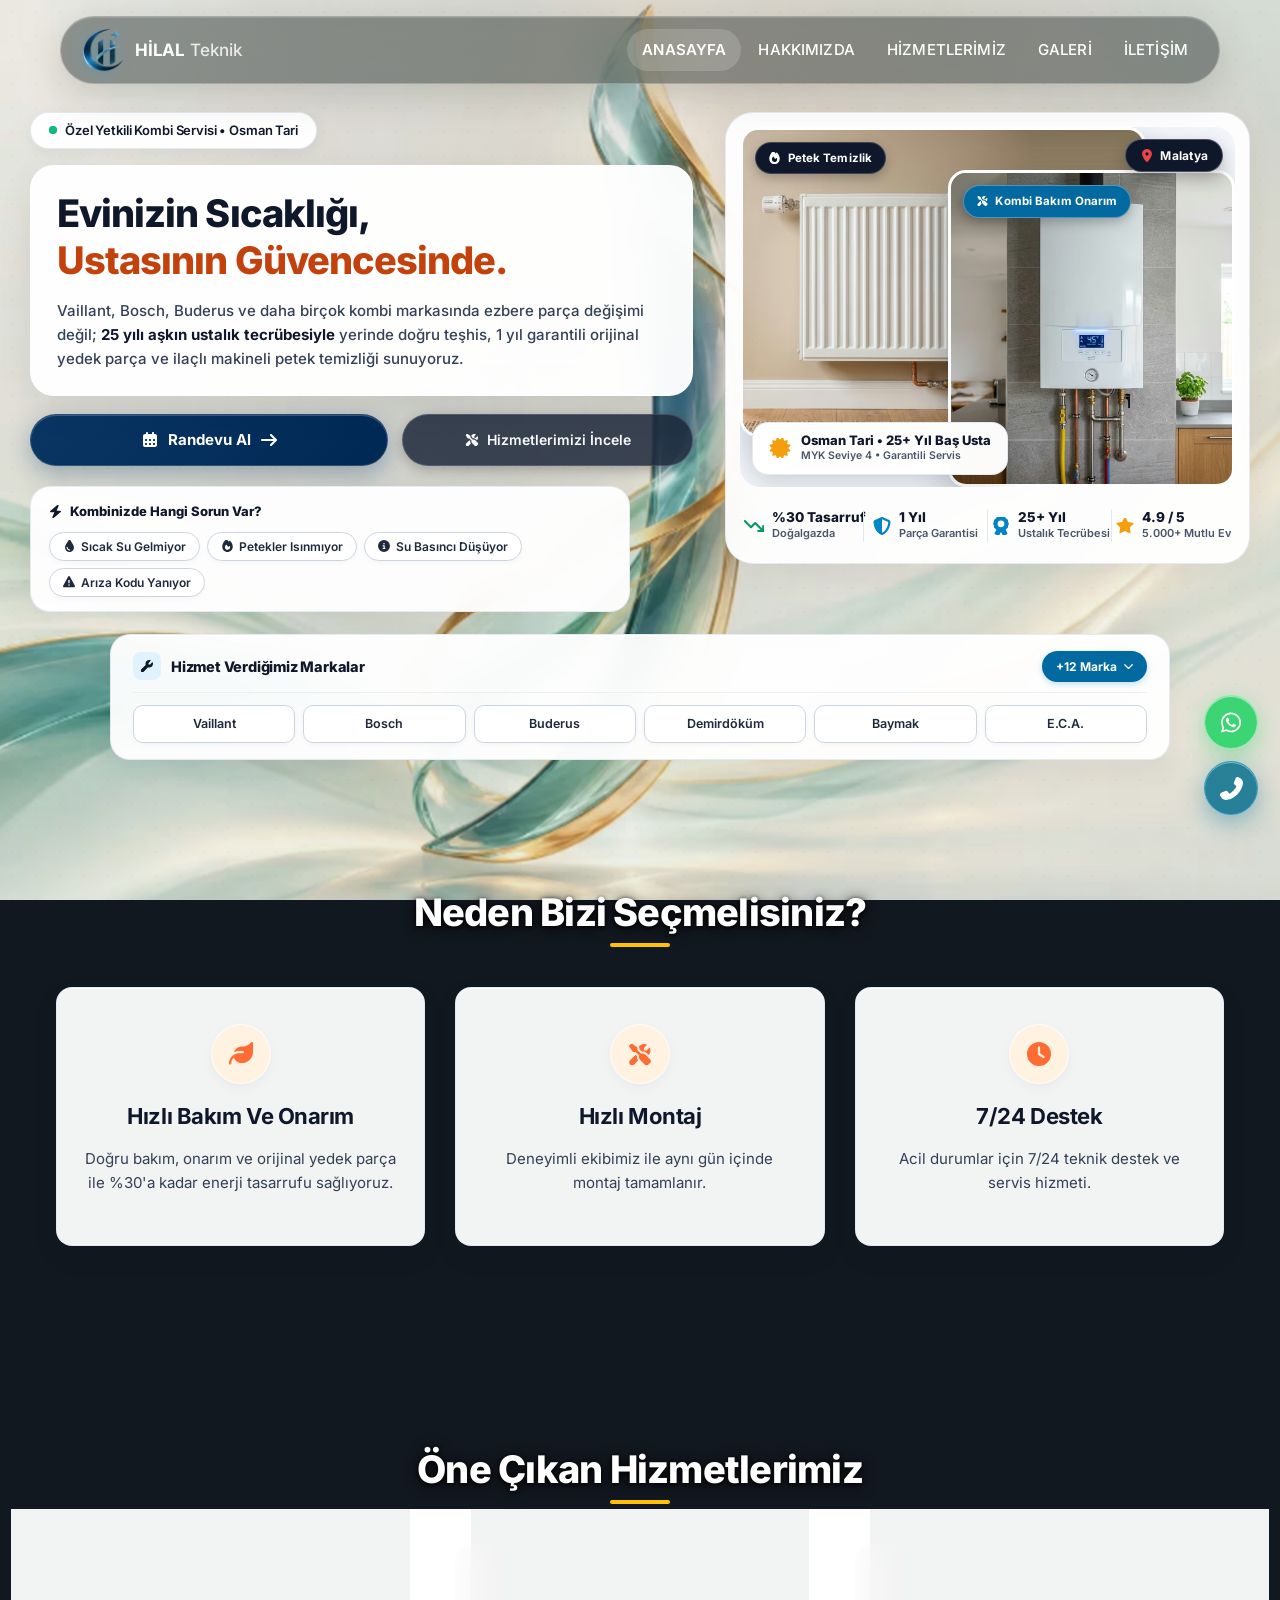
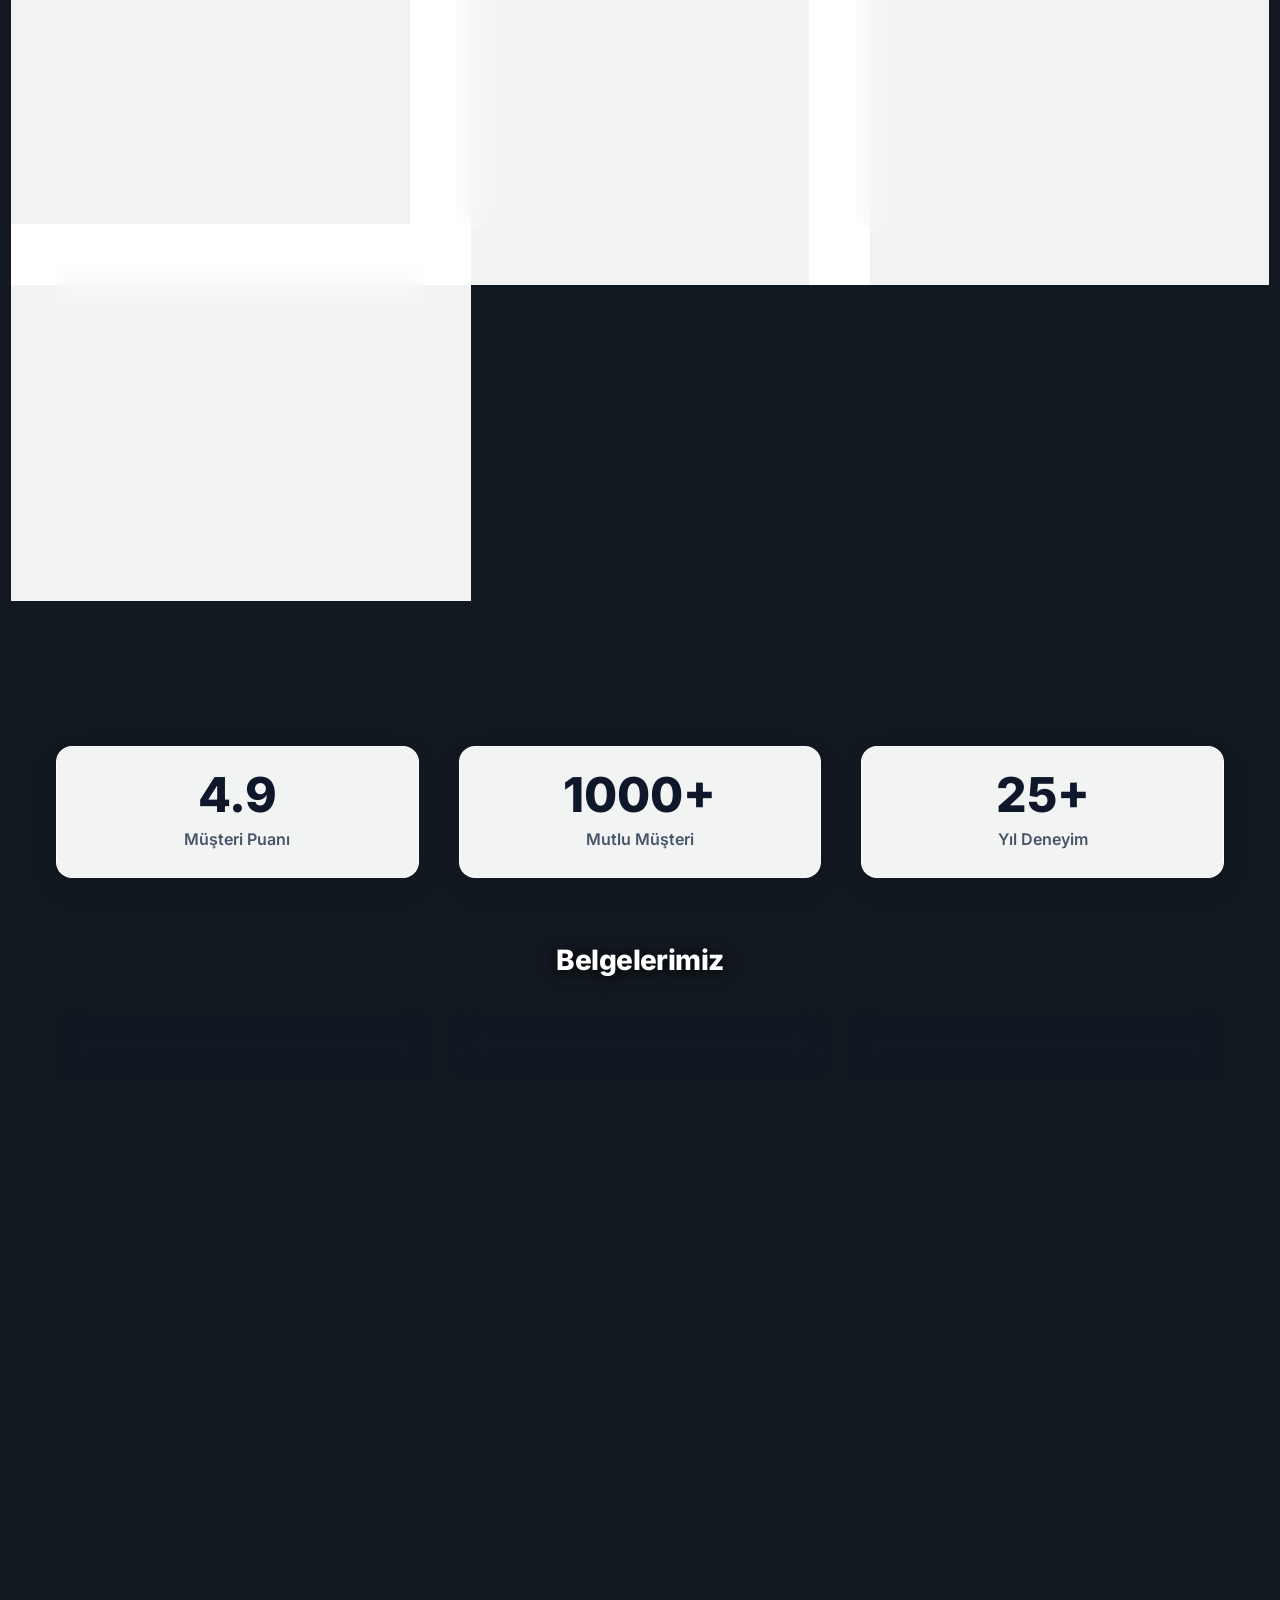
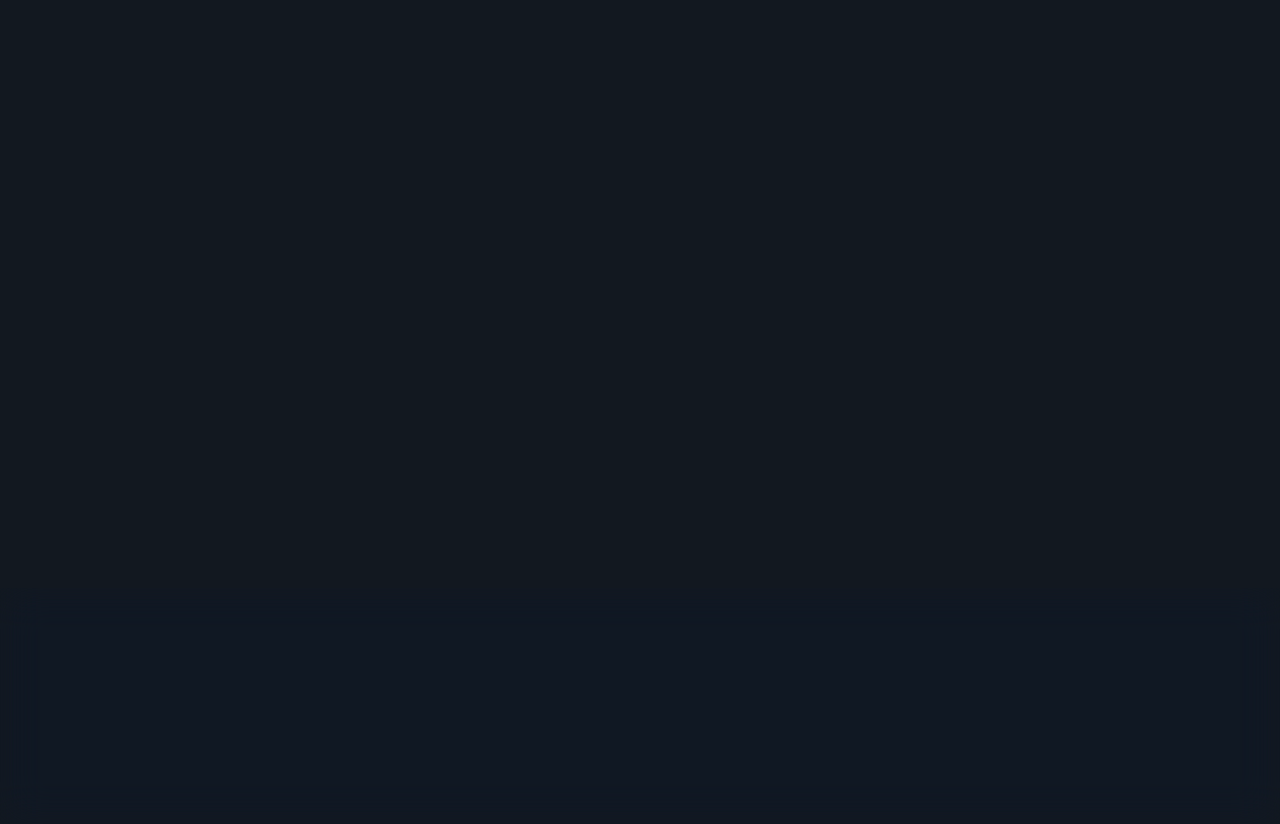
==== commit 71051859: "perf+security: pre-launch optimization, new address and cleanup - Self-host Inter (latin + 4 KB Turk" ====
--- a/index.html
+++ b/index.html
@@ -4,61 +4,35 @@
 <head>
     <meta charset="UTF-8">
     <meta name="viewport" content="width=device-width, initial-scale=1.0, maximum-scale=5.0, user-scalable=yes">
-    <!-- Google Analytics (GA4) - Non-blocking Resilient Loader -->
+    <!-- Analitik (GA4 + Clarity): ilk etkileşimde veya sayfa yüklendikten 6 sn sonra yüklenir; açılış hızını etkilemez -->
     <script>
         window.dataLayer = window.dataLayer || [];
         function gtag() { dataLayer.push(arguments); }
         gtag('js', new Date());
         gtag('config', 'G-F9GZ1TCNVZ');
-
+        window.clarity = window.clarity || function () { (window.clarity.q = window.clarity.q || []).push(arguments); };
         (function () {
-            var gaLoaded = false;
-            function loadGA() {
-                if (gaLoaded) return;
-                gaLoaded = true;
-                var s = document.createElement('script');
-                s.async = true;
-                s.src = 'https://www.googletagmanager.com/gtag/js?id=G-F9GZ1TCNVZ';
-                document.head.appendChild(s);
-            }
-
-            // 1. Idle Callback with cross-browser fallback (no interaction required)
-            if ('requestIdleCallback' in window) {
-                requestIdleCallback(loadGA, { timeout: 7000 });
-            } else {
-                setTimeout(loadGA, 6500);
-            }
-
-            // 2. Early user interaction triggers immediate load
-            var events = ['scroll', 'pointerdown', 'touchstart', 'keydown'];
-            function onInteraction() {
-                loadGA();
-                events.forEach(function (e) {
-                    window.removeEventListener(e, onInteraction, { passive: true });
+            var done = false, events = ['scroll', 'pointerdown', 'touchstart', 'keydown'];
+            function load() {
+                if (done) return;
+                done = true;
+                events.forEach(function (e) { removeEventListener(e, load, { passive: true }); });
+                ['https://www.googletagmanager.com/gtag/js?id=G-F9GZ1TCNVZ', 'https://www.clarity.ms/tag/z4u0vtur8y'].forEach(function (src) {
+                    var s = document.createElement('script');
+                    s.async = true;
+                    s.src = src;
+                    document.head.appendChild(s);
                 });
             }
-            events.forEach(function (e) {
-                window.addEventListener(e, onInteraction, { passive: true, once: true });
-            });
-
-            // 3. Fallback on early page leave (bounces) so zero hits are lost
-            window.addEventListener('visibilitychange', function () {
-                if (document.visibilityState === 'hidden') loadGA();
-            }, { once: true });
-            window.addEventListener('pagehide', loadGA, { once: true });
+            events.forEach(function (e) { addEventListener(e, load, { passive: true, once: true }); });
+            addEventListener('load', function () { setTimeout(load, 6000); }, { once: true });
         })();
     </script>
 
     <link rel="icon" type="image/png" sizes="32x32" href="RESIMLER/favicon-32x32.png">
     <link rel="apple-touch-icon" sizes="180x180" href="RESIMLER/apple-touch-icon.png">
-
-    <!-- Güvenlik Başlıkları -->
-    <meta http-equiv="X-Content-Type-Options" content="nosniff">
-    <meta http-equiv="X-XSS-Protection" content="1; mode=block">
-    <meta http-equiv="Referrer-Policy" content="strict-origin-when-cross-origin">
-    <meta http-equiv="Permissions-Policy" content="geolocation=(), microphone=(), camera=()">
     <meta http-equiv="Content-Security-Policy"
-        content="default-src 'self'; script-src 'self' 'unsafe-inline' https://www.googletagmanager.com https://cdnjs.cloudflare.com https://fonts.googleapis.com; style-src 'self' 'unsafe-inline' https://cdnjs.cloudflare.com https://fonts.googleapis.com; font-src 'self' https://fonts.gstatic.com https://cdnjs.cloudflare.com; img-src 'self' data: https:; connect-src 'self' https://*.google-analytics.com https://www.google-analytics.com https://www.googletagmanager.com https://stats.g.doubleclick.net https://fonts.googleapis.com https://cdnjs.cloudflare.com;">
+        content="default-src 'self'; script-src 'self' 'unsafe-inline' https://www.googletagmanager.com https://cdnjs.cloudflare.com https://www.clarity.ms https://scripts.clarity.ms; style-src 'self' 'unsafe-inline' https://cdnjs.cloudflare.com; font-src 'self'; img-src 'self' data: https:; connect-src 'self' https://*.google-analytics.com https://*.analytics.google.com https://www.googletagmanager.com https://stats.g.doubleclick.net https://*.clarity.ms https://c.bing.com; frame-src https://www.google.com https://maps.google.com; object-src 'none'; base-uri 'self'; form-action 'self'">
     <meta name="description"
         content="Malatya kombi servisi Hilal Teknik - Osman Tari. Vaillant, Bosch, Buderus, Viessmann, Ariston, Baxi, Demirdöküm, Protherm, Ferroli kombi montaj, bakım, onarım. 7/24 servis.">
     <meta name="keywords"
@@ -81,13 +55,7 @@
     <!-- ==================== LCP & KRİTİK GÖRSEL ÖN YÜKLEME ==================== -->
     <link rel="preload" as="image" type="image/avif"
         imagesrcset="RESIMLER/hero-petek-temizligi-600w.avif 600w, RESIMLER/hero-petek-temizligi.avif 1200w"
-        imagesizes="(max-width: 768px) 92vw, (max-width: 992px) 440px, 580px"
-        fetchpriority="high">
-
-    <!-- ==================== ERKEN BAĞLANTI (PRECONNECT) ==================== -->
-    <link rel="preconnect" href="https://fonts.googleapis.com">
-    <link rel="preconnect" href="https://fonts.gstatic.com" crossorigin>
-    <link rel="preconnect" href="https://cdnjs.cloudflare.com">
+        imagesizes="(max-width: 768px) 80vw, (max-width: 992px) 440px, 580px" fetchpriority="high">
 
     <!-- Tema Başlatıcı Script (FOUC Önleyici - Senkron Kalmalı) -->
     <script>
@@ -100,19 +68,6 @@
             }
         })();
     </script>
-
-    <!-- Google Fonts Inter: Non-blocking -->
-    <link rel="stylesheet" href="https://fonts.googleapis.com/css2?family=Inter:wght@400;500;600;700&display=swap"
-        media="print" onload="this.media='all'">
-    <noscript>
-        <link rel="stylesheet" href="https://fonts.googleapis.com/css2?family=Inter:wght@400;500;600;700&display=swap">
-    </noscript>
-
-    <!-- Yerel İkon Paketi (CDN bağımlılığı ve render-blocking kaldırıldı) -->
-    <link rel="stylesheet" href="icons.min.css?v=20261030_perf">
-
-    <!-- Ana Stil Dosyası -->
-    <link rel="stylesheet" href="style.min.css?v=20261030_perf">
     <script type="application/ld+json">
     {
       "@context": "https://schema.org",
@@ -121,11 +76,15 @@
       "url": "https://hilalteknik.com/",
       "address": {
         "@type": "PostalAddress",
-        "addressLocality": "Malatya",
+        "streetAddress": "Uçbağlar Mah. Sivas Cad. Kitap Sk. No:10",
+        "addressLocality": "Battalgazi",
+        "addressRegion": "Malatya",
         "addressCountry": "TR"
       },
+      "geo": {"@type": "GeoCoordinates", "latitude": 38.354058, "longitude": 38.330078},
+      "hasMap": "https://www.google.com/maps/place/H%C4%B0LAL+TEKN%C4%B0K+MALATYA/@38.3540535,38.330072,17z/data=!4m6!3m5!1s0x407637663564d8c9:0x3c9bfe5d3e597a!8m2!3d38.354058!4d38.330078!16s%2Fg%2F11qzr9p513?hl=tr",
       "telephone": "+90 537 607 48 17",
-      "email": "info@hilalteknik.com",
+      "email": "osman_tari@hotmail.com",
       "areaServed": "Malatya",
       "image": "RESIMLER/sosyal-paylasim-logo.png",
       "priceRange": "₺₺",
@@ -137,6 +96,9 @@
       ]
     }
     </script>
+    <!-- Ana sayfada yazı fontu önden yüklenir (mobilde ikinci yerleşim hesabını önler) -->
+    <link rel="preload" as="font" type="font/woff2" href="fonts/inter-latin.woff2" crossorigin>
+    <link rel="stylesheet" href="style.min.css?v=20261117d">
 </head>
 
 <body>
@@ -233,14 +195,15 @@
 
                         <!-- Buton Grubu (Desktop'ta yan yana, Mobilde şık alt alta) -->
                         <div class="hero-cta-wrapper hero-unified-cta">
-                            <a href="javascript:void(0)" class="btn hero-primary-cta js-open-quote" id="heroQuoteBtn"
+                            <a href="#quoteDrawer" class="btn hero-primary-cta js-open-quote" id="heroQuoteBtn"
                                 role="button" aria-haspopup="dialog" aria-expanded="false" aria-controls="quoteDrawer"
                                 data-open-drawer="quote">
                                 <i class="fas fa-calendar-alt"></i>
                                 <span>Randevu Al</span>
                                 <i class="fas fa-arrow-right"></i>
                             </a>
-                            <a href="hizmetlerimiz.html" class="btn hero-mob-secondary-btn hero-pc-secondary-btn" id="heroServicesBtn">
+                            <a href="hizmetlerimiz.html" class="btn hero-mob-secondary-btn hero-pc-secondary-btn"
+                                id="heroServicesBtn">
                                 <i class="fas fa-tools"></i>
                                 <span>Hizmetlerimizi İncele</span>
                                 <i class="fas fa-arrow-right mob-only-arrow"></i>
@@ -254,16 +217,20 @@
                                 <span>Kombinizde Hangi Sorun Var?</span>
                             </div>
                             <div class="trouble-chips-wrap">
-                                <button type="button" class="trouble-chip js-trouble-click js-open-quote" data-issue="Sıcak Su Gelmiyor">
+                                <button type="button" class="trouble-chip js-trouble-click js-open-quote"
+                                    data-issue="Sıcak Su Gelmiyor">
                                     <i class="fas fa-tint text-primary"></i> Sıcak Su Gelmiyor
                                 </button>
-                                <button type="button" class="trouble-chip js-trouble-click js-open-quote" data-issue="Petekler Isınmıyor">
+                                <button type="button" class="trouble-chip js-trouble-click js-open-quote"
+                                    data-issue="Petekler Isınmıyor">
                                     <i class="fas fa-fire text-danger"></i> Petekler Isınmıyor
                                 </button>
-                                <button type="button" class="trouble-chip js-trouble-click js-open-quote" data-issue="Su Basıncı Düşüyor">
+                                <button type="button" class="trouble-chip js-trouble-click js-open-quote"
+                                    data-issue="Su Basıncı Düşüyor">
                                     <i class="fas fa-info-circle text-info"></i> Su Basıncı Düşüyor
                                 </button>
-                                <button type="button" class="trouble-chip js-trouble-click js-open-quote" data-issue="Arıza Kodu Yanıyor">
+                                <button type="button" class="trouble-chip js-trouble-click js-open-quote"
+                                    data-issue="Arıza Kodu Yanıyor">
                                     <i class="fas fa-exclamation-triangle text-warning"></i> Arıza Kodu Yanıyor
                                 </button>
                             </div>
@@ -284,11 +251,15 @@
                                 <!-- 1. Görsel (Petek Temizlik - Ana LCP Görseli) -->
                                 <div class="pc-img-box pc-img-box--main">
                                     <picture>
-                                        <source type="image/avif" srcset="RESIMLER/hero-petek-temizligi-600w.avif 600w, RESIMLER/hero-petek-temizligi.avif 1200w" sizes="(max-width: 768px) 92vw, (max-width: 992px) 440px, 580px">
-                                        <source type="image/webp" srcset="RESIMLER/hero-petek-temizligi-600w.webp 600w, RESIMLER/hero-petek-temizligi-800w.webp 800w, RESIMLER/hero-petek-temizligi.webp 1200w" sizes="(max-width: 768px) 92vw, (max-width: 992px) 440px, 580px">
+                                        <source type="image/avif"
+                                            srcset="RESIMLER/hero-petek-temizligi-600w.avif 600w, RESIMLER/hero-petek-temizligi.avif 1200w"
+                                            sizes="(max-width: 768px) 80vw, (max-width: 992px) 440px, 580px">
+                                        <source type="image/webp"
+                                            srcset="RESIMLER/hero-petek-temizligi-600w.webp 600w, RESIMLER/hero-petek-temizligi-800w.webp 800w, RESIMLER/hero-petek-temizligi.webp 1200w"
+                                            sizes="(max-width: 768px) 80vw, (max-width: 992px) 440px, 580px">
                                         <img src="RESIMLER/hero-petek-temizligi.jpg"
-                                            alt="Malatya Kalorifer Petek Temizlik ve Tesisat" width="580"
-                                            height="380" loading="eager" fetchpriority="high" decoding="async">
+                                            alt="Malatya Kalorifer Petek Temizlik ve Tesisat" width="580" height="380"
+                                            loading="eager" fetchpriority="high" decoding="async">
                                     </picture>
                                     <div class="pc-img-tag tag-navy">
                                         <i class="fas fa-fire"></i>
@@ -299,8 +270,12 @@
                                 <!-- 2. Görsel (Kombi Bakım Onarım - İkincil Görsel) -->
                                 <div class="pc-img-box pc-img-box--overlap">
                                     <picture>
-                                        <source type="image/avif" srcset="RESIMLER/hero-kombi-bakim-onarim-500w.avif 500w, RESIMLER/hero-kombi-bakim-onarim.avif 896w" sizes="(max-width: 768px) 65vw, (max-width: 992px) 360px, 460px">
-                                        <source type="image/webp" srcset="RESIMLER/hero-kombi-bakim-onarim-500w.webp 500w, RESIMLER/hero-kombi-bakim-onarim-800w.webp 800w, RESIMLER/hero-kombi-bakim-onarim.webp 896w" sizes="(max-width: 768px) 65vw, (max-width: 992px) 360px, 460px">
+                                        <source type="image/avif"
+                                            srcset="RESIMLER/hero-kombi-bakim-onarim-500w.avif 500w, RESIMLER/hero-kombi-bakim-onarim.avif 896w"
+                                            sizes="(max-width: 768px) 60vw, (max-width: 992px) 360px, 460px">
+                                        <source type="image/webp"
+                                            srcset="RESIMLER/hero-kombi-bakim-onarim-500w.webp 500w, RESIMLER/hero-kombi-bakim-onarim-800w.webp 800w, RESIMLER/hero-kombi-bakim-onarim.webp 896w"
+                                            sizes="(max-width: 768px) 60vw, (max-width: 992px) 360px, 460px">
                                         <img src="RESIMLER/hero-kombi-bakim-onarim.jpg"
                                             alt="Malatya Kombi Bakım Onarım ve Servisi" width="460" height="320"
                                             loading="eager" decoding="async">
@@ -369,9 +344,10 @@
                 </div>
 
                 <!-- Alt Bölüm: Hizmet Verdiğimiz Markalar Kartı (Genişletilebilir) -->
-                <div class="hero-brands-showcase js-brands-card" id="mobBrandsCard" role="region" aria-labelledby="mobBrandsTitle">
-                    <div class="brands-header" id="mobBrandsToggle" role="button" tabindex="0"
-                        aria-expanded="false" aria-controls="mobBrandsPills" aria-label="Markalar listesini aç veya kapat">
+                <div class="hero-brands-showcase js-brands-card" id="mobBrandsCard" role="region"
+                    aria-labelledby="mobBrandsTitle">
+                    <div class="brands-header" id="mobBrandsToggle" role="button" tabindex="0" aria-expanded="false"
+                        aria-controls="mobBrandsPills">
                         <div class="brands-header-left">
                             <span class="brands-header-icon"><i class="fas fa-wrench" aria-hidden="true"></i></span>
                             <span id="mobBrandsTitle">Hizmet Verdiğimiz Markalar</span>
@@ -418,7 +394,7 @@
                             <i class="fas fa-leaf"></i>
                         </div>
                         <h3>Hızlı Bakım Ve Onarım</h3>
-                        <p>Doğru bakım, onarım ve orjinal yedek parça ile ile %30'a kadar enerji tasarrufu sağlıyoruz.
+                        <p>Doğru bakım, onarım ve orijinal yedek parça ile %30'a kadar enerji tasarrufu sağlıyoruz.
                         </p>
                     </div>
                     <div class="value-card">
@@ -486,7 +462,7 @@
                             <div class="stat-label">Müşteri Puanı</div>
                         </div>
                         <div class="stat-item">
-                            <div class="stat-number">5000+</div>
+                            <div class="stat-number">1000+</div>
                             <div class="stat-label">Mutlu Müşteri</div>
                         </div>
                         <div class="stat-item">
@@ -700,96 +676,60 @@
 
     <!-- ==================== JAVASCRIPT ==================== -->
     <script>
-        document.addEventListener('DOMContentLoaded', function () {
+        (function () {
+            // ==================== RANDEVU ÇEKMECESİ ====================
             const drawer = document.getElementById('quoteDrawer');
-            const drawerClose = document.getElementById('drawerClose');
             const heroQuoteBtn = document.getElementById('heroQuoteBtn');
-            function openDrawer() {
+            let lastFocus = null;
+
+            function setDrawer(open) {
                 if (!drawer) return;
-                drawer.removeAttribute('inert');
-                drawer.classList.add('open');
-                drawer.setAttribute('aria-hidden', 'false');
-                heroQuoteBtn?.setAttribute('aria-expanded', 'true');
-                document.body.style.overflow = 'hidden';
+                drawer.classList.toggle('open', open);
+                drawer.setAttribute('aria-hidden', open ? 'false' : 'true');
+                drawer.toggleAttribute('inert', !open);
+                if (heroQuoteBtn) heroQuoteBtn.setAttribute('aria-expanded', open ? 'true' : 'false');
+                document.body.style.overflow = open ? 'hidden' : '';
+                if (open) {
+                    lastFocus = document.activeElement;
+                    // visibility geçişi başladıktan sonra odaklanılabilir
+                    setTimeout(function () { document.getElementById('drawerClose').focus({ preventScroll: true }); }, 60);
+                } else if (lastFocus) {
+                    lastFocus.focus({ preventScroll: true });
+                }
             }
 
-            function closeDrawer() {
-                if (!drawer) return;
-                drawer.classList.remove('open');
-                drawer.setAttribute('aria-hidden', 'true');
-                drawer.setAttribute('inert', '');
-                heroQuoteBtn?.setAttribute('aria-expanded', 'false');
-                document.body.style.overflow = '';
-            }
-
-            window.openQuoteDrawer = openDrawer;
-            window.closeQuoteDrawer = closeDrawer;
-
-            // Teklif Alma butonları tetikleyici
-            document.querySelectorAll('.js-open-quote, .call-btn--quote, [data-open-drawer="quote"]').forEach(el => {
-                el.addEventListener('click', function (e) {
+            document.addEventListener('click', function (e) {
+                if (e.target.closest('.js-open-quote')) {
                     e.preventDefault();
-                    e.stopPropagation();
-                    openDrawer();
-                });
-            });
-
-            drawerClose?.addEventListener('click', function (e) {
-                e.preventDefault();
-                e.stopPropagation();
-                closeDrawer();
-            });
-
-            drawer?.addEventListener('click', function (e) {
-                if (e.target === drawer) closeDrawer();
-            });
-
-            document.addEventListener('keydown', function (e) {
-                if (e.key === 'Escape' && drawer?.classList.contains('open')) {
-                    closeDrawer();
+                    setDrawer(true);
+                } else if (e.target.closest('#drawerClose') || e.target === drawer) {
+                    e.preventDefault();
+                    setDrawer(false);
                 }
             });
 
-            // ==================== HİZMET VERDİĞİMİZ MARKALAR KART GENİŞLEME / DARALMA ====================
-            (function () {
-                const card = document.getElementById('mobBrandsCard');
-                const toggleHeader = document.getElementById('mobBrandsToggle');
-                if (!card || !toggleHeader) return;
-
-                let isToggling = false;
-
-                function toggleBrands(e) {
-                    if (e) {
-                        // Marka çipine tıklanmışsa kartı kapatma
-                        if (e.target && (e.target.closest('a') || e.target.closest('.brand-chip'))) return;
-                        e.preventDefault();
-                    }
-
-                    // Hızlı hızlı ardışık tetiklenmeyi engelleyen 300ms kilit (debounce)
-                    if (isToggling) return;
-                    isToggling = true;
-                    setTimeout(() => {
-                        isToggling = false;
-                    }, 300);
-
-                    const isExpanded = card.classList.toggle('is-expanded');
-                    card.setAttribute('aria-expanded', isExpanded ? 'true' : 'false');
-                    toggleHeader.setAttribute('aria-expanded', isExpanded ? 'true' : 'false');
-
-                    const badgeText = card.querySelector('.expand-text');
-                    if (badgeText) {
-                        badgeText.textContent = isExpanded ? 'Daha Az Göster' : '+12 Marka';
-                    }
-                }
-
-                toggleHeader.addEventListener('click', toggleBrands);
-                toggleHeader.addEventListener('keydown', function (e) {
-                    if (e.key === 'Enter' || e.key === ' ') {
-                        toggleBrands(e);
-                    }
-                });
-            })();
-        });
+            document.addEventListener('keydown', function (e) {
+                if (e.key === 'Escape' && drawer && drawer.classList.contains('open')) setDrawer(false);
+            });
+
+            // ==================== HİZMET VERDİĞİMİZ MARKALAR KARTI ====================
+            const card = document.getElementById('mobBrandsCard');
+            const toggle = document.getElementById('mobBrandsToggle');
+            if (!card || !toggle) return;
+            const badgeText = card.querySelector('.expand-text');
+
+            function toggleBrands(e) {
+                e.preventDefault();
+                const expanded = card.classList.toggle('is-expanded');
+                toggle.setAttribute('aria-expanded', expanded ? 'true' : 'false');
+                if (badgeText) badgeText.textContent = expanded ? 'Daha Az Göster' : '+12 Marka';
+            }
+
+            toggle.addEventListener('click', toggleBrands);
+            toggle.addEventListener('keydown', function (e) {
+                if (e.key === 'Enter' || e.key === ' ') toggleBrands(e);
+            });
+        })();
     </script>
 
     <!-- ==================== SAĞ ALT SABİT İLETİŞİM & WHATSAPP BUTONLARI ==================== -->
@@ -812,8 +752,8 @@
     </button>
 
     <!-- ==================== MERKEZİ YAPILANDIRMA VE DİNAMİK SENKRONİZASYON ==================== -->
-    <script src="site-config.min.js" defer></script>
-    <script src="analytics.min.js" defer></script>
+    <script src="site-config.min.js?v=20261117" defer></script>
+    <script src="analytics.min.js?v=20261117" defer></script>
 </body>
 
-</html>+</html>
--- a/style.min.css
+++ b/style.min.css
@@ -1,9 +1 @@
-:root{--bg-page:#FAF8F5;--bg-surface:#FFFFFF;--bg-cream:#F5EFEB;--bg-ice:#EAF2F8;--bg-mint:#E0F2F1;--bg-stone:#EAE5DB;--glass-header:rgba(250, 248, 245, 0.64);--glass-header-scrolled:rgba(250, 248, 245, 0.80);--glass-card:rgba(255, 255, 255, 0.58);--glass-card-hover:rgba(255, 255, 255, 0.78);--glass-border:rgba(255, 255, 255, 0.85);--glass-border-subtle:rgba(220, 230, 238, 0.65);--glass-shadow:0 8px 30px rgba(24, 38, 56, 0.05),inset 0 1px 0 rgba(255, 255, 255, 0.8);--glass-shadow-hover:0 16px 40px rgba(24, 38, 56, 0.09),inset 0 1px 0 rgba(255, 255, 255, 0.95);--glass-blur:16px;--text-main:#16202A;--text-secondary:#425262;--text-muted:#6B7B8C;--text-inverse:#FFFFFF;--border-subtle:rgba(226, 217, 201, 0.6);--border-medium:rgba(207, 199, 185, 0.7);--border-focus:#2E5C38;--olive-primary:#2E5C38;--olive-hover:#214328;--olive-light:#EBF4ED;--olive-border:#9CB8A2;--anthracite-dark:#16202A;--anthracite-card:#202B37;--gold-accent:#C29D54;--gold-light:#E3CCA0;--orange-accent:#E05A2B;--phone-bg:#2E5C38;--phone-hover:#214328;--wa-bg:#257D47;--wa-hover:#1C6237;--primary:var(--olive-primary);--primary-600:var(--olive-hover);--secondary:var(--anthracite-dark);--secondary-600:var(--anthracite-card);--accent:var(--gold-accent);--comfort:transparent;--eco:var(--olive-primary);--bg:var(--bg-page);--heading:var(--text-main);--surface:var(--glass-card);--surface-2:rgba(255, 255, 255, 0.45);--border:var(--glass-border-subtle);--text:var(--text-main);--ring:0 0 0 3px rgba(46, 92, 56, 0.25);--shadow-sm:0 2px 8px rgba(24, 38, 56, 0.04);--shadow-md:0 8px 24px rgba(24, 38, 56, 0.06);--shadow-lg:0 16px 40px rgba(24, 38, 56, 0.09);--radius-sm:10px;--radius:16px;--radius-lg:20px}*,::after,::before{margin:0;padding:0;box-sizing:border-box}html{scroll-behavior:smooth;min-height:100%}body{line-height:1.6;color:#fff;background-color:#121820;font-family:Inter,-apple-system,BlinkMacSystemFont,'Segoe UI',Roboto,sans-serif;-webkit-font-smoothing:antialiased;-moz-osx-font-smoothing:grayscale;min-height:100vh;padding-top:96px}html[data-theme=light] body{color:var(--text-main);background-color:#faf8f5}.ambient-interactive-bg{position:fixed;top:0;left:0;right:0;bottom:0;width:100vw;height:100vh;overflow:hidden;pointer-events:none!important;z-index:-2;background-color:#121820;contain:strict}html[data-theme=light] .ambient-interactive-bg{background-color:#faf8f5}.ambient-bg-art{position:absolute;top:-4%;left:-4%;width:108%;height:108%;background-color:#121820;background-image:url('RESIMLER/arka-plan-hilal-ambient.jpg');background-image:image-set(
-        url('RESIMLER/arka-plan-hilal-ambient.avif') type('image/avif'),
-        url('RESIMLER/arka-plan-hilal-ambient.webp') type('image/webp'),
-        url('RESIMLER/arka-plan-hilal-ambient.jpg') type('image/jpeg')
-    );background-position:center center;background-size:cover;background-repeat:no-repeat;opacity:.95;transform:translate3d(calc(var(--bg-mouse-x,0) * -18px),calc(var(--bg-mouse-y,0) * -18px),0) scale(1.02);will-change:transform;transition:transform .22s cubic-bezier(.16, 1, .3, 1)}html[data-theme=light] .ambient-bg-art{background-color:#faf8f5}@media (max-width:768px){.ambient-bg-art{background-image:url('RESIMLER/arka-plan-hilal-ambient-mobile.webp');background-image:image-set(
-            url('RESIMLER/arka-plan-hilal-ambient-mobile.avif') type('image/avif'),
-            url('RESIMLER/arka-plan-hilal-ambient-mobile.webp') type('image/webp'),
-            url('RESIMLER/arka-plan-hilal-ambient.jpg') type('image/jpeg')
-        )}body{padding-top:88px;padding-bottom:74px}}.ambient-bg-glow{position:absolute;inset:0;width:100%;height:100%;background-image:radial-gradient(circle at calc(35% + var(--bg-mouse-x,0) * 40px) calc(45% + var(--bg-mouse-y,0) * 40px),rgba(15,23,42,.07) 0,transparent 55%),radial-gradient(circle at calc(68% - var(--bg-mouse-x,0) * 30px) calc(25% - var(--bg-mouse-y,0) * 30px),rgba(234,88,12,.065) 0,transparent 45%),radial-gradient(circle at calc(50% + var(--bg-mouse-x,0) * 20px) calc(65% + var(--bg-mouse-y,0) * 20px),rgba(56,189,248,.06) 0,transparent 50%);pointer-events:none;mix-blend-mode:multiply}body::before{content:'';position:fixed;top:0;left:0;width:100%;height:100%;background-image:radial-gradient(rgba(22,32,42,.04) 1px,transparent 1px);background-size:24px 24px;pointer-events:none;z-index:-1;opacity:.55}@media (max-width:991px),(pointer:coarse){.ambient-bg-art{transform:none!important;transition:none!important;top:0;left:0;width:100%;height:100%;opacity:.85}.ambient-bg-glow{background-image:radial-gradient(circle at 35% 40%,rgba(15,23,42,.05) 0,transparent 55%),radial-gradient(circle at 65% 30%,rgba(234,88,12,.045) 0,transparent 45%),radial-gradient(circle at 50% 50%,rgba(250,248,245,.4) 0,transparent 75%)}}@media (prefers-reduced-motion:reduce){.ambient-bg-art{transform:none!important;transition:none!important}}a:focus-visible,button:focus-visible,input:focus-visible,select:focus-visible,textarea:focus-visible{outline:3px solid var(--border-focus);outline-offset:2px}.container{width:95%;max-width:1200px;margin:0 auto;padding:0 16px}h1,h2,h3,h4,h5,h6{margin-bottom:16px;color:var(--text-main);font-weight:700;letter-spacing:-.02em}p{margin-bottom:14px;color:var(--text-secondary)}a{text-decoration:none;color:inherit;transition:color .2s,background .2s,border-color .2s}.btn{align-items:center;justify-content:center;gap:8px;background:var(--olive-primary);color:#fff;border-radius:var(--radius-sm);box-shadow:var(--shadow-sm)}.btn:hover{background:var(--olive-hover);transform:translateY(-2px);box-shadow:var(--shadow-md);color:#fff}.btn--secondary{background:var(--bg-surface);color:var(--text-main);border:1px solid var(--border-medium)}.btn--secondary:hover{background:var(--bg-cream);color:var(--text-main);border-color:var(--border-focus)}.site-header,header{position:fixed;top:16px;left:0;right:0;width:100%;margin:0;z-index:50;background:0 0;border:none;box-shadow:none;backdrop-filter:none;-webkit-backdrop-filter:none;color:#fff;pointer-events:none;transition:top .35s cubic-bezier(.16, 1, .3, 1)}.header-container,.site-header .header-container{pointer-events:auto;display:flex;justify-content:space-between;align-items:center;gap:16px;width:calc(100% - 32px);max-width:1160px;height:68px;margin:0 auto;padding:8px 16px 8px 20px;border-radius:9999px;background:rgba(30,38,40,.45);border:1px solid rgba(255,255,255,.25);box-shadow:inset 0 1px 0 rgba(255,255,255,.15),0 10px 40px rgba(0,0,0,.15);backdrop-filter:blur(28px) saturate(160%);-webkit-backdrop-filter:blur(28px) saturate(160%);isolation:isolate;transition:max-width .35s cubic-bezier(.16, 1, .3, 1),height .35s cubic-bezier(.16, 1, .3, 1),padding .35s cubic-bezier(.16, 1, .3, 1),background .35s,border-color .35s,box-shadow .35s}.site-header.is-scrolled{top:10px;background:0 0;box-shadow:none;border:none}.site-header.is-scrolled .header-container{height:56px;padding:6px 16px 6px 18px;background:rgba(24,32,38,.65);border-color:rgba(255,255,255,.28);box-shadow:inset 0 1px 0 rgba(255,255,255,.2),0 14px 40px rgba(0,0,0,.26)}@media (min-width:992px){.site-header.is-scrolled .header-container{max-width:980px;height:52px;padding:4px 14px 4px 18px}.site-header.is-scrolled .logo-emblem{width:36px;height:36px}.site-header.is-scrolled .brand-title,.site-header.is-scrolled .brand-title span,.site-header.is-scrolled .brand-title strong{font-size:15.5px}.site-header.is-scrolled .desktop-nav .nav-link{font-size:13.5px;padding:5px 11px}.site-header.is-scrolled .desktop-nav .nav-link--admin{font-size:13px;padding:5px 12px}}html[data-theme=light] .site-header,html[data-theme=light] header{color:var(--text-main)}html[data-theme=light] .header-container{background:rgba(255,255,255,.45);border-color:rgba(255,255,255,.65);box-shadow:inset 0 1px 0 rgba(255,255,255,.7),0 10px 40px rgba(24,38,56,.1)}html[data-theme=light] .site-header.is-scrolled .header-container{background:rgba(255,255,255,.75);border-color:rgba(255,255,255,.85);box-shadow:inset 0 1px 0 rgba(255,255,255,.85),0 12px 36px rgba(24,38,56,.12)}@supports not ((backdrop-filter:blur(1px)) or (-webkit-backdrop-filter:blur(1px))){.header-container{background:rgba(30,38,40,.92)}html[data-theme=light] .header-container{background:rgba(255,255,255,.94)}}.nav-cluster{display:flex;align-items:center;gap:14px;min-width:0}.nav-cluster--left{flex:0 0 auto}.nav-cluster--right{flex:0 0 auto;margin-left:auto;gap:10px}.nav-divider{display:block;width:1px;height:28px;background:rgba(255,255,255,.28);flex-shrink:0}html[data-theme=light] .nav-divider{background:rgba(22,32,42,.18)}.brand-logo,.logo,.logo--minimal{display:inline-flex;align-items:center;gap:10px;text-decoration:none;color:#fff;transition:opacity .2s,transform .2s}html[data-theme=light] .brand-logo,html[data-theme=light] .logo,html[data-theme=light] .logo--minimal{color:var(--text-main)}.brand-logo:hover,.logo--minimal:hover,.logo:hover{opacity:.92}.logo-emblem{display:flex!important;align-items:center;justify-content:center;width:44px;height:44px;border-radius:0;background:0 0!important;border:none!important;box-shadow:none!important;flex-shrink:0;transition:transform .25s cubic-bezier(.16, 1, .3, 1),width .35s,height .35s}.logo-emblem picture,.logo-emblem-picture{display:flex;align-items:center;justify-content:center;width:100%;height:100%}.logo-emblem .emblem-img{width:100%;height:100%;object-fit:contain;display:block;filter:drop-shadow(0 2px 8px rgba(0, 168, 232, .3));transition:transform .25s,filter .25s}.logo:hover .logo-emblem .emblem-img{transform:scale(1.08);filter:drop-shadow(0 4px 14px rgba(0, 168, 232, .55))}.site-header.is-scrolled .logo-emblem{width:40px;height:40px}.logo-brand{display:flex;align-items:baseline;gap:8px}.brand-title{font-size:17px;font-weight:700;letter-spacing:-.2px;color:#fff;line-height:1;display:inline-flex;align-items:baseline;gap:5px;white-space:nowrap;transition:font-size .35s}.brand-title span,.brand-title strong{color:rgba(255,255,255,.82);font-weight:500;font-size:17px}html[data-theme=light] .brand-title{color:#1a1f24}html[data-theme=light] .brand-title span,html[data-theme=light] .brand-title strong{color:var(--olive-primary)}.desktop-nav{display:flex;align-items:center}.desktop-nav .nav-list{display:flex;align-items:center;gap:2px;list-style:none;margin:0;padding:0}.desktop-nav .nav-link{color:#fff;font-size:15px;font-weight:500;letter-spacing:.01em;padding:8px 14px;border-radius:9999px;background:0 0;border:1px solid transparent;transition:background .2s,color .2s,opacity .2s,padding .35s,font-size .35s;display:inline-flex;align-items:center;text-decoration:none;white-space:nowrap}.desktop-nav .nav-link:hover{background:rgba(255,255,255,.12);color:#fff;border-color:transparent;opacity:.92}.desktop-nav .nav-link.active{background:rgba(255,255,255,.16);color:#fff;border-color:transparent;font-weight:600;box-shadow:none}html[data-theme=light] .desktop-nav .nav-link{color:#16202a}html[data-theme=light] .desktop-nav .nav-link.active,html[data-theme=light] .desktop-nav .nav-link:hover{background:rgba(22,32,42,.08);color:#16202a}.desktop-nav .nav-link--admin{background:rgba(255,255,255,.08);border:1px solid rgba(255,255,255,.22);color:rgba(255,255,255,.92);padding:7px 14px;border-radius:9999px;font-size:14px;font-weight:600;letter-spacing:.02em;display:inline-flex;align-items:center;gap:7px;text-decoration:none;transition:.22s;box-shadow:0 2px 8px rgba(0,0,0,.12);margin-left:6px}.desktop-nav .nav-link--admin i{font-size:12px;color:#38bdf8;transition:transform .2s,color .2s}.desktop-nav .nav-link--admin:hover{background:rgba(14,165,233,.22);border-color:rgba(56,189,248,.55);color:#fff;transform:translateY(-1px);box-shadow:0 4px 14px rgba(56,189,248,.35)}.desktop-nav .nav-link--admin:hover i{color:#fff;transform:scale(1.1)}html[data-theme=light] .desktop-nav .nav-link--admin{background:rgba(22,32,42,.06);border-color:rgba(22,32,42,.16);color:#16202a}html[data-theme=light] .desktop-nav .nav-link--admin i{color:#0284c7}html[data-theme=light] .desktop-nav .nav-link--admin:hover{background:rgba(2,132,199,.12);border-color:rgba(2,132,199,.45);color:#0284c7}.nav-contact-actions{display:none!important;align-items:center;gap:8px;margin-left:8px;padding-left:10px;border-left:1px solid rgba(255,255,255,.22)}html[data-theme=light] .nav-contact-actions{border-left-color:rgba(22,32,42,.16)}.nav-action-btn{display:inline-flex;align-items:center;justify-content:center;width:38px;height:38px;border-radius:50%;text-decoration:none;position:relative;border:1px solid transparent;cursor:pointer;outline:0;backdrop-filter:blur(12px) saturate(140%);-webkit-backdrop-filter:blur(12px) saturate(140%);transition:transform .22s cubic-bezier(.16, 1, .3, 1),background .22s,border-color .22s,box-shadow .22s,color .22s}.nav-action-btn i{font-size:15px;line-height:1;transition:transform .22s}.nav-action-btn--phone{background:rgba(14,165,233,.14);border-color:rgba(56,189,248,.32);color:#38bdf8;box-shadow:inset 0 1px 0 rgba(255,255,255,.2),0 3px 12px rgba(14,165,233,.16)}.nav-action-btn--phone:hover{background:rgba(14,165,233,.28);border-color:rgba(56,189,248,.65);color:#fff;transform:translateY(-2px) scale(1.06);box-shadow:inset 0 1px 0 rgba(255,255,255,.35),0 6px 20px rgba(14,165,233,.35)}.nav-action-btn--phone:active{transform:translateY(0) scale(.96)}.nav-action-btn--whatsapp{background:rgba(37,211,102,.14);border-color:rgba(74,222,128,.32);color:#4ade80;box-shadow:inset 0 1px 0 rgba(255,255,255,.2),0 3px 12px rgba(37,211,102,.16)}.nav-action-btn--whatsapp:hover{background:rgba(37,211,102,.28);border-color:rgba(74,222,128,.65);color:#fff;transform:translateY(-2px) scale(1.06);box-shadow:inset 0 1px 0 rgba(255,255,255,.35),0 6px 20px rgba(37,211,102,.35)}.nav-action-btn--whatsapp:active{transform:translateY(0) scale(.96)}.nav-action-btn:focus-visible{outline:#38bdf8 solid 2px;outline-offset:3px}.nav-action-btn--whatsapp:focus-visible{outline-color:#25d366}html[data-theme=light] .nav-action-btn--phone{background:rgba(2,132,199,.12);border-color:rgba(2,132,199,.25);color:#0369a1;box-shadow:inset 0 1px 0 rgba(255,255,255,.6),0 2px 8px rgba(2,132,199,.1)}html[data-theme=light] .nav-action-btn--phone:hover{background:#0284c7;border-color:#0284c7;color:#fff;box-shadow:0 4px 16px rgba(2,132,199,.3)}html[data-theme=light] .nav-action-btn--whatsapp{background:rgba(22,163,74,.12);border-color:rgba(22,163,74,.25);color:#15803d;box-shadow:inset 0 1px 0 rgba(255,255,255,.6),0 2px 8px rgba(22,163,74,.1)}html[data-theme=light] .nav-action-btn--whatsapp:hover{background:#16a34a;border-color:#16a34a;color:#fff;box-shadow:0 4px 16px rgba(22,163,74,.3)}.mobile-menu-toggle{display:none!important;background:rgba(255,255,255,.12);border:1px solid rgba(255,255,255,.18);border-radius:9999px;padding:0;cursor:pointer;flex-direction:column;gap:5px;justify-content:center;align-items:center;width:42px;height:42px;box-shadow:none;transition:background .2s,border-color .2s,transform .15s}.mobile-menu-toggle:active,.mobile-menu-toggle:hover{background:rgba(255,255,255,.2);border-color:rgba(255,255,255,.28)}html[data-theme=light] .mobile-menu-toggle{background:rgba(22,32,42,.08);border-color:rgba(22,32,42,.1)}.hamburger-line{display:block;width:16px;height:2px;background:#fff;border-radius:2px;transition:.25s}html[data-theme=light] .hamburger-line{background:#23282d}.mobile-menu-toggle.active .hamburger-line:first-child{transform:translateY(7px) rotate(45deg)}.mobile-menu-toggle.active .hamburger-line:nth-child(2){opacity:0}.mobile-menu-toggle.active .hamburger-line:nth-child(3){transform:translateY(-7px) rotate(-45deg)}@media (max-width:1180px){.desktop-nav .nav-link,.desktop-nav .nav-link--admin{font-size:14px;padding:8px 10px}.brand-title,.brand-title span,.brand-title strong{font-size:15px}}@media (min-width:768px) and (max-width:991px){.site-header,header{top:14px;transition:top .32s cubic-bezier(.16, 1, .3, 1)}.site-header.is-scrolled{top:8px}.header-container,.site-header .header-container{flex-direction:row!important;justify-content:space-between!important;align-items:center!important;width:calc(100% - 24px)!important;height:auto!important;min-height:58px;padding:8px 16px!important;gap:10px!important;transition:min-height .32s cubic-bezier(.16, 1, .3, 1),padding .32s cubic-bezier(.16, 1, .3, 1),background .32s,box-shadow .32s!important}.site-header.is-scrolled .header-container{min-height:50px;padding:5px 14px!important}.header-contact-actions,.mobile-drawer,.mobile-menu-toggle,.nav-contact-actions,.nav-divider{display:none!important}.desktop-nav{display:flex!important}.desktop-nav .nav-list{display:flex!important;align-items:center!important;gap:3px!important}.desktop-nav .nav-link,.desktop-nav .nav-link--admin{font-size:13.5px!important;padding:6px 10px!important;transition:font-size .32s,padding .32s!important}.site-header.is-scrolled .desktop-nav .nav-link,.site-header.is-scrolled .desktop-nav .nav-link--admin{font-size:12.5px!important;padding:5px 8px!important}.logo-emblem{width:36px!important;height:36px!important;transition:width .32s,height .32s!important}.site-header.is-scrolled .logo-emblem{width:32px!important;height:32px!important}.brand-title{font-size:16px!important;transition:font-size .32s!important}.site-header.is-scrolled .brand-title{font-size:14.5px!important}.brand-title span,.brand-title strong{font-size:16px!important}.site-header.is-scrolled .brand-title span,.site-header.is-scrolled .brand-title strong{font-size:14.5px!important}}@media (max-width:767.98px){.site-header,header{top:0!important;left:0!important;right:0!important;width:100%!important;max-width:100vw!important;position:fixed!important;z-index:1000!important;pointer-events:none;display:flex!important;justify-content:center!important;align-items:flex-start!important;box-sizing:border-box!important;padding:0!important;margin:0!important;transition:transform .32s cubic-bezier(.16, 1, .3, 1)!important}.header-container,.site-header .header-container{pointer-events:auto;position:relative!important;display:flex!important;flex-direction:column!important;align-items:stretch!important;justify-content:center!important;width:calc(100% - clamp(10px,3vw,18px))!important;max-width:560px!important;margin:calc(10px + env(safe-area-inset-top,0px)) auto 0!important;padding:9px clamp(6px,2vw,15px) 10px!important;min-height:unset!important;height:auto!important;gap:6px!important;border-radius:clamp(20px,5.5vw,28px)!important;background:linear-gradient(135deg,rgba(45,58,74,.72) 0,rgba(32,42,54,.65) 100%)!important;border:1px solid rgba(255,255,255,.22)!important;backdrop-filter:blur(24px) saturate(160%)!important;-webkit-backdrop-filter:blur(24px) saturate(160%)!important;box-shadow:0 10px 30px rgba(0,0,0,.25),inset 0 1px 0 rgba(255,255,255,.25)!important;transition:width .32s cubic-bezier(.16, 1, .3, 1),max-width .32s cubic-bezier(.16, 1, .3, 1),margin .32s cubic-bezier(.16, 1, .3, 1),padding .32s cubic-bezier(.16, 1, .3, 1),gap .32s cubic-bezier(.16, 1, .3, 1),border-radius .32s cubic-bezier(.16, 1, .3, 1),background .32s,box-shadow .32s,border-color .32s!important}.header-container::after,.header-container::before{display:none!important}html[data-theme=light] .header-container,html[data-theme=light] .site-header .header-container{background:linear-gradient(135deg,rgba(255,255,255,.82) 0,rgba(238,244,250,.75) 100%)!important;border:1px solid rgba(255,255,255,.9)!important;box-shadow:0 10px 30px rgba(15,23,42,.12),inset 0 1px 0 rgba(255,255,255,.9)!important}.nav-cluster--left{width:100%!important;display:flex!important;justify-content:center!important;align-items:center!important;margin:0!important;padding:0!important;box-sizing:border-box!important;text-align:center!important}.brand-logo,.logo{display:inline-flex!important;align-items:center!important;justify-content:center!important;margin:0 auto!important;gap:clamp(7px,2vw,9px)!important;text-decoration:none!important;transition:gap .32s cubic-bezier(.16, 1, .3, 1)!important}.logo-emblem{width:clamp(24px,5.8vw,28px)!important;height:clamp(24px,5.8vw,28px)!important;flex-shrink:0!important;filter:drop-shadow(0 2px 6px rgba(0, 0, 0, .25))!important;transition:width .32s cubic-bezier(.16, 1, .3, 1),height .32s cubic-bezier(.16, 1, .3, 1)!important}.logo-emblem .emblem-img{width:100%!important;height:100%!important;object-fit:contain!important}.brand-title{font-size:clamp(14px, 3.8vw, 16px)!important;font-weight:700!important;letter-spacing:-.2px!important;color:#fff!important;line-height:1!important;white-space:nowrap!important;display:inline-flex!important;align-items:center!important;gap:3px!important;transition:font-size .32s cubic-bezier(.16, 1, .3, 1)!important}.brand-title strong{font-weight:400!important;opacity:.88!important}html[data-theme=light] .brand-title{color:#0f172a!important}.header-contact-actions,.mobile-drawer,.mobile-menu-toggle,.nav-contact-actions,.nav-divider{display:none!important}.nav-cluster--right{width:100%!important;margin:0!important;display:flex!important;justify-content:center!important;align-items:center!important;box-sizing:border-box!important}.desktop-nav{display:flex!important;width:100%!important;justify-content:center!important;align-items:center!important;box-sizing:border-box!important}.desktop-nav .nav-list{display:flex!important;flex-direction:row!important;justify-content:center!important;align-items:center!important;gap:clamp(2px,1.2vw,8px)!important;width:100%!important;max-width:100%!important;flex-wrap:nowrap!important;margin:0 auto!important;padding:0!important;list-style:none!important;box-sizing:border-box!important}.desktop-nav .nav-list li:not(.nav-item--admin){flex:0 1 auto!important;display:flex!important;justify-content:center!important;align-items:center!important;text-align:center!important}.desktop-nav .nav-link:not(.nav-link--admin){display:inline-flex!important;align-items:center!important;justify-content:center!important;font-size:clamp(8.6px, 2.3vw, 12.2px)!important;font-weight:600!important;letter-spacing:.1px!important;padding:5px clamp(3px,1.1vw,8.5px)!important;border-radius:9999px!important;color:rgba(255,255,255,.85)!important;background:0 0!important;border:1px solid transparent!important;text-decoration:none!important;white-space:nowrap!important;box-sizing:border-box!important;transition:background .2s,color .2s,box-shadow .2s,padding .32s cubic-bezier(.16, 1, .3, 1),font-size .32s cubic-bezier(.16, 1, .3, 1)!important}.desktop-nav .nav-link:not(.nav-link--admin):focus,.desktop-nav .nav-link:not(.nav-link--admin):hover{background:rgba(255,255,255,.12)!important;color:#fff!important}.desktop-nav .nav-link:not(.nav-link--admin).active{background:rgba(255,255,255,.22)!important;border:1px solid rgba(255,255,255,.3)!important;color:#fff!important;font-weight:700!important;box-shadow:0 2px 8px rgba(0,0,0,.16),inset 0 1px 0 rgba(255,255,255,.25)!important}html[data-theme=light] .desktop-nav .nav-link:not(.nav-link--admin){color:#475569!important}html[data-theme=light] .desktop-nav .nav-link:not(.nav-link--admin):focus,html[data-theme=light] .desktop-nav .nav-link:not(.nav-link--admin):hover{background:rgba(15,23,42,.06)!important;color:#0f172a!important}html[data-theme=light] .desktop-nav .nav-link:not(.nav-link--admin).active{background:rgba(14,116,144,.14)!important;border-color:rgba(14,116,144,.28)!important;color:#0369a1!important;box-shadow:0 2px 6px rgba(14,116,144,.12)!important}.desktop-nav .nav-list li.nav-item--admin{position:absolute!important;right:clamp(10px,3vw,16px)!important;top:8px!important;margin:0!important;padding:0!important;z-index:10!important;transition:top .32s cubic-bezier(.16, 1, .3, 1)!important}.desktop-nav .nav-link--admin{display:inline-flex!important;align-items:center!important;justify-content:center!important;width:clamp(28px,7vw,32px)!important;height:clamp(28px,7vw,32px)!important;padding:0!important;border-radius:50%!important;background:rgba(56,189,248,.16)!important;border:1px solid rgba(56,189,248,.4)!important;color:#38bdf8!important;text-decoration:none!important;box-shadow:0 2px 8px rgba(0,0,0,.22)!important;margin:0!important;transition:.32s cubic-bezier(.16, 1, .3, 1)!important}.desktop-nav .nav-link--admin i{font-size:clamp(11.5px, 2.9vw, 13px)!important;color:#38bdf8!important;margin:0!important;transition:font-size .32s cubic-bezier(.16, 1, .3, 1)!important}.desktop-nav .nav-link--admin:focus,.desktop-nav .nav-link--admin:hover{background:rgba(56,189,248,.3)!important;border-color:#38bdf8!important;color:#fff!important;box-shadow:0 0 12px rgba(56,189,248,.5)!important;transform:scale(1.06)!important}.desktop-nav .nav-link--admin:focus i,.desktop-nav .nav-link--admin:hover i{color:#fff!important}.desktop-nav .nav-link--admin.active{background:rgba(56,189,248,.35)!important;border-color:#38bdf8!important;color:#fff!important;box-shadow:0 0 14px rgba(56,189,248,.6)!important}html[data-theme=light] .desktop-nav .nav-link--admin{background:rgba(2,132,199,.12)!important;border-color:rgba(2,132,199,.3)!important;color:#0284c7!important;box-shadow:0 2px 6px rgba(15,23,42,.1)!important}html[data-theme=light] .desktop-nav .nav-link--admin i{color:#0284c7!important}html[data-theme=light] .desktop-nav .nav-link--admin:focus,html[data-theme=light] .desktop-nav .nav-link--admin:hover{background:rgba(2,132,199,.22)!important;color:#0369a1!important}.site-header.is-scrolled .header-container{width:calc(100% - clamp(14px,4vw,24px))!important;max-width:540px!important;margin:calc(7px + env(safe-area-inset-top,0px)) auto 0!important;padding:7px clamp(5px,1.8vw,14px) 8px!important;gap:5px!important;border-radius:clamp(18px,5vw,26px)!important;background:linear-gradient(135deg,rgba(36,47,60,.82) 0,rgba(25,34,45,.76) 100%)!important;border-color:rgba(255,255,255,.26)!important;box-shadow:0 12px 32px rgba(0,0,0,.32),inset 0 1px 0 rgba(255,255,255,.22)!important}html[data-theme=light] .site-header.is-scrolled .header-container{background:linear-gradient(135deg,rgba(255,255,255,.9) 0,rgba(238,244,250,.85) 100%)!important;border-color:rgba(255,255,255,.95)!important;box-shadow:0 12px 32px rgba(15,23,42,.14),inset 0 1px 0 rgba(255,255,255,.95)!important}.site-header.is-scrolled .logo{gap:clamp(6px,1.8vw,8px)!important}.site-header.is-scrolled .logo-emblem{width:clamp(20px,5vw,24px)!important;height:clamp(20px,5vw,24px)!important}.site-header.is-scrolled .brand-title{font-size:clamp(12.5px, 3.4vw, 14.5px)!important}.site-header.is-scrolled .desktop-nav .nav-link:not(.nav-link--admin){font-size:clamp(7.8px, 2.05vw, 11.5px)!important;padding:4px clamp(2.5px,1vw,8px)!important}.site-header.is-scrolled .desktop-nav .nav-list li.nav-item--admin{top:6px!important}.site-header.is-scrolled .desktop-nav .nav-link--admin{width:clamp(26px,6.5vw,30px)!important;height:clamp(26px,6.5vw,30px)!important}.site-header.is-scrolled .desktop-nav .nav-link--admin i{font-size:clamp(10.5px, 2.7vw, 12.5px)!important}body{padding-top:calc(env(safe-area-inset-top,0px) + clamp(82px,16vw,92px))!important}}.header-contact-actions{display:none!important}.footer-logo h2{color:var(--text-main,#16202a);display:flex;align-items:center;gap:10px}.footer-logo h2::before{content:'🌙';font-size:22px;animation:4s ease-in-out infinite alternate footerHilalGlow;filter:drop-shadow(0 2px 8px rgba(194, 157, 84, .5))}@keyframes footerHilalGlow{0%{filter:drop-shadow(0 2px 8px rgba(194, 157, 84, .5)) scale(1);transform:rotate(0)}100%{filter:drop-shadow(0 4px 14px rgba(194, 157, 84, .8)) scale(1.1);transform:rotate(-8deg)}}.footer-logo h2 span{color:var(--olive-primary,#2e5c38);font-weight:800}.footer-dev-badge::after,.footer-logo span::after,.footer-owner-dev-group span::after,.footer-owner::after{display:none;content:none}@media (max-width:768px){.hero-title::after,.hero-title::before{display:none}.logo-emblem{width:60px;height:60px}.logo h1::before{font-size:24px}.footer-logo h2::before{font-size:20px}.nav-links a::before{display:none}.nav-links{gap:20px}}@media (max-width:576px){.hero-title{font-size:42px}.logo h1{font-size:28px}.logo h1::before{font-size:20px}.footer-logo h2{font-size:22px}.footer-logo h2::before{font-size:18px}}.hero{height:80vh;display:flex;align-items:center;text-align:center;color:#fff;position:relative;background:rgba(0,0,0,.7)}.hero .container{position:relative;z-index:2}.hero h1{font-size:48px;margin-bottom:20px;text-shadow:2px 2px 4px rgba(0,0,0,.5);font-weight:700}.hero p{font-size:20px;margin-bottom:30px;text-shadow:1px 1px 2px rgba(0,0,0,.5);max-width:700px;margin-left:auto;margin-right:auto}.services{padding:80px 0;background:#fff;text-align:center}.services h2{font-size:36px;margin-bottom:50px;position:relative;display:inline-block}.services h2::after{content:'';position:absolute;width:50px;height:3px;background:var(--accent);bottom:-10px;left:50%;transform:translateX(-50%)}.service-grid{display:grid;grid-template-columns:repeat(auto-fit,minmax(250px,1fr));gap:30px;margin-top:50px}.service-item{background:#fff;padding:40px 30px;border-radius:10px;box-shadow:0 5px 15px rgba(0,0,0,.05);transition:.3s;border:1px solid #eee}.service-item:hover{transform:translateY(-10px);box-shadow:0 15px 30px rgba(0,0,0,.1);border-color:var(--secondary)}.service-item i{font-size:50px;color:var(--secondary);margin-bottom:20px}.service-item h3{font-size:22px;margin-bottom:15px;color:var(--heading)}.about{padding:80px 0;background:linear-gradient(135deg,var(--comfort) 0,#f8f9fa 100%)}.about h2{font-size:36px;text-align:center;margin:0 auto 50px!important;position:relative;display:table!important;left:auto!important;transform:none!important}.about h2::after{content:'';position:absolute;width:60px;height:4px;background:var(--accent);bottom:-12px;left:50%;transform:translateX(-50%);border-radius:2px}.about-hero{display:grid;grid-template-columns:1fr 2fr;gap:40px;align-items:center;margin-bottom:60px;background:var(--surface);padding:40px;border-radius:var(--radius);box-shadow:var(--shadow-md)}.about-image{position:relative;height:200px;background:linear-gradient(135deg,var(--primary),var(--secondary));border-radius:var(--radius);display:flex;align-items:center;justify-content:center}.badge{padding:8px 16px;border-radius:20px;font-size:14px;font-weight:600;color:#fff}.badge.meb{background:var(--primary)}.badge.myk{background:var(--secondary)}.badge.certified{background:var(--eco)}.about-story{margin-bottom:60px}.story-timeline{position:relative;max-width:800px;margin:0 auto}.timeline-item{display:flex;align-items:flex-start;margin-bottom:30px;position:relative}.timeline-content{flex:1;background:var(--surface,#fff);padding:24px 26px 22px 24px;border-radius:var(--radius,16px);box-shadow:var(--shadow-sm,0 4px 16px rgba(15,23,42,.06));border-left:4px solid var(--accent,#f59e0b);position:relative}.timeline-card-header{display:flex;justify-content:space-between;align-items:center;gap:16px;margin-bottom:12px;width:100%}.timeline-card-header h3,.timeline-card-header h4{margin:0;padding:0;font-size:20px;font-weight:600;color:var(--heading,#0f172a);flex:1;line-height:1.3}.timeline-content p{color:var(--text-secondary,#475569);margin:0;padding:0}.timeline-icon{width:42px;height:42px;min-width:42px;background:#fff;border:2px solid var(--primary,#0284c7);border-radius:50%;display:inline-flex;align-items:center;justify-content:center;box-shadow:0 2px 8px rgba(2,132,199,.15);margin:0;flex-shrink:0;transition:transform .2s,box-shadow .2s}.timeline-icon i{font-size:17px;color:var(--primary,#0284c7)}.timeline-item:hover .timeline-icon{transform:scale(1.08);box-shadow:0 4px 14px rgba(2,132,199,.25)}@media (max-width:768px){.about-hero{grid-template-columns:1fr;text-align:center;gap:30px}.about-image{height:150px}.story-timeline::before{left:20px}.story-timeline .timeline-card-header{gap:12px;margin-bottom:10px}.story-timeline .timeline-card-header h4{font-size:18px}.story-timeline .timeline-icon{width:36px;height:36px;min-width:36px}.story-timeline .timeline-icon i{font-size:15px}.timeline-icon i{font-size:20px}.expertise-grid{grid-template-columns:repeat(auto-fit,minmax(200px,1fr))}}@media (max-width:576px){.about-hero{padding:25px}.timeline-content{padding:20px}.mission-card{padding:30px 25px}.expertise-item{padding:25px 20px}}.contact{padding:80px 0;background:#fff;text-align:center}.contact h2{font-size:36px;margin-bottom:50px;position:relative;display:inline-block}.contact h2::after{content:'';position:absolute;width:50px;height:3px;background:var(--accent);bottom:-10px;left:50%;transform:translateX(-50%)}.contact-info{font-size:20px;max-width:600px;margin:0 auto}.contact-info p{margin-bottom:20px;display:flex;align-items:center;justify-content:center}.contact-info i{color:var(--secondary);margin-right:15px;font-size:24px;width:30px}footer{background:linear-gradient(180deg,rgba(250,248,245,.5) 0,rgba(245,239,235,.9) 30%,rgba(255,255,255,.98) 100%);backdrop-filter:blur(20px) saturate(140%);-webkit-backdrop-filter:blur(20px) saturate(140%);border-top:1px solid rgba(226,217,201,.8);box-shadow:0 -6px 24px rgba(24,38,56,.03),inset 0 1px 0 rgba(255,255,255,.95);color:var(--text-main,#16202a);padding:22px 0 16px;position:relative;z-index:1008;overflow:hidden}footer::before{content:'';position:absolute;top:0;left:0;right:0;height:2px;background:linear-gradient(90deg,transparent 0,rgba(46,92,56,.35) 20%,rgba(194,157,84,.85) 50%,rgba(46,92,56,.35) 80%,transparent 100%);pointer-events:none}.footer-content,.footer-grid{display:grid;grid-template-columns:1.4fr 1.2fr 0.9fr;gap:28px;margin-bottom:14px;align-items:start}.footer-col h2,.footer-col h3,.footer-logo h2{color:var(--text-main,#16202a);font-size:18px;font-weight:800;letter-spacing:-.3px;margin-bottom:4px;display:flex;align-items:center;gap:8px}.footer-logo span{color:var(--olive-primary,#2e5c38)}.footer-col p,.footer-logo p{color:var(--text-secondary,#425262);font-size:12.5px;line-height:1.5;margin-bottom:4px}.footer-dev-badge,.footer-owner{display:inline-flex;align-items:center;justify-content:flex-start;width:250px;max-width:100%;height:36px;padding:0 14px;border-radius:9999px;font-size:12px;font-weight:600;line-height:1;box-sizing:border-box;box-shadow:0 2px 6px rgba(24,38,56,.04);margin:0;transition:.2s}.footer-owner{color:#14532d;background:rgba(34,197,94,.12);border:1.5px solid rgba(34,197,94,.45)}.footer-owner i{color:#16a34a;font-size:12px;margin-right:8px;display:inline-block}.footer-owner-dev-group{display:flex;flex-direction:column;align-items:flex-start;gap:8px;margin-top:12px;width:fit-content}@media (max-width:768px){.footer-owner-dev-group{margin-left:auto;margin-right:auto;align-items:center}}.footer-dev-badge{color:#0369a1;background:rgba(2,132,199,.08);border:1.5px solid rgba(2,132,199,.4);text-decoration:none;cursor:pointer}.footer-dev-badge i{font-size:12px;color:#0284c7;margin-right:8px;display:inline-block}.footer-dev-badge:hover{background:rgba(2,132,199,.16);border-color:#0284c7;color:#0284c7;transform:translateY(-1px);box-shadow:0 4px 10px rgba(2,132,199,.15)}[data-theme=dark] .footer-owner{color:#86efac;background:rgba(34,197,94,.12);border-color:rgba(34,197,94,.35)}[data-theme=dark] .footer-dev-badge{color:#7dd3fc;background:rgba(56,189,248,.1);border-color:rgba(56,189,248,.4)}[data-theme=dark] .footer-dev-badge:hover{color:#fff;background:rgba(56,189,248,.2);border-color:#38bdf8}[data-theme=dark] .footer-dev-badge i,[data-theme=dark] .footer-dev-badge:hover i{color:#38bdf8}#siteTasarimcisi{scroll-margin-top:100px}.footer-links h3,.footer-social h3{color:var(--text-main,#16202a);font-size:14px;font-weight:700;letter-spacing:-.2px;margin-bottom:8px;position:relative;display:inline-block;padding-bottom:4px}.footer-col h3::after,.footer-links h3::after,.footer-social h3::after{content:'';position:absolute;width:22px;height:2px;background:linear-gradient(90deg,#2e5c38,#c29d54);border-radius:2px;bottom:0;left:0}.footer-col ul,.footer-links ul{list-style:none;padding:0;margin:0;display:grid;grid-template-columns:repeat(2,auto);gap:4px 18px;width:fit-content}.footer-col ul li,.footer-links ul li{margin:0}.footer-col ul li a,.footer-links ul li a{color:var(--text-secondary,#425262);font-size:12.5px;font-weight:500;text-decoration:none;display:inline-flex;align-items:center;gap:5px;transition:.2s cubic-bezier(.16, 1, .3, 1);padding:1px 0;white-space:nowrap}.footer-col ul li a::before,.footer-links ul li a::before{content:'›';color:#c29d54;font-size:13px;font-weight:700;line-height:1;transition:transform .2s,color .2s}.footer-col ul li a:hover,.footer-links ul li a:hover{color:#2e5c38;padding-left:3px}.footer-col ul li a:hover::before,.footer-links ul li a:hover::before{transform:translateX(2px);color:#2e5c38}.social-icons{display:flex;gap:8px;align-items:center}.social-icons a{display:inline-flex;align-items:center;justify-content:center;width:32px;height:32px;background:rgba(255,255,255,.85);border:1px solid rgba(207,199,185,.7);border-radius:8px;color:var(--text-secondary,#425262);font-size:13px;box-shadow:0 1px 4px rgba(24,38,56,.03);transition:.2s cubic-bezier(.16, 1, .3, 1);text-decoration:none}.social-icons a:hover{background:#2e5c38;border-color:#2e5c38;color:#fff!important;transform:translateY(-2px);box-shadow:0 4px 12px rgba(46,92,56,.25)}.copyright{text-align:center;padding-top:10px;padding-bottom:4px;border-top:1px solid rgba(226,217,201,.65);color:var(--text-muted,#6b7b8c);font-size:11.5px;font-weight:500}.copyright p{margin:0}@media (max-width:992px){.hero h1{font-size:42px}.hero p{font-size:18px}}@media (max-width:768px){header .header-container{flex-direction:row!important;justify-content:space-between!important;align-items:center!important}.nav-links li{margin:10px 0}.hero h1{font-size:36px}.hero p{font-size:16px}.hero{height:70vh}footer{padding:20px 0 16px!important}.footer-content,.footer-grid{grid-template-columns:1fr!important;text-align:center;gap:14px!important;margin-bottom:12px!important}.footer-logo{display:flex;flex-direction:column;align-items:center}.footer-logo h2{font-size:17px!important;margin-bottom:2px!important;justify-content:center}.footer-logo p{font-size:12px!important;max-width:290px;margin:0 auto 3px!important}.footer-col h3,.footer-links h3,.footer-social h3{font-size:13.5px!important;margin-bottom:6px!important;padding-bottom:3px!important}.footer-col h3::after,.footer-links h3::after,.footer-social h3::after{left:50%;transform:translateX(-50%)}.footer-links ul{display:grid!important;grid-template-columns:repeat(2,1fr)!important;gap:5px 12px!important;max-width:260px!important;margin:0 auto!important;padding:0!important;text-align:center!important}.footer-links ul li{margin-bottom:0!important;display:flex;justify-content:center}.footer-links ul li:last-child{grid-column:1/-1!important;display:flex;justify-content:center}.footer-links ul li a{font-size:12px!important;display:inline-flex;justify-content:center;padding:2px 4px}.social-icons{justify-content:center;gap:8px}.social-icons a{width:30px!important;height:30px!important;font-size:12px!important}.copyright{padding-top:8px!important;font-size:11px!important}}@media (max-width:576px){.hero h1{font-size:32px}.hero{height:60vh}.feature,.service-item{padding:25px 20px}}.whatsapp-button{position:fixed;bottom:30px;right:30px;width:60px;height:60px;background:#25d366;border-radius:50%;display:flex;align-items:center;justify-content:center;color:#fff;font-size:30px;text-decoration:none;box-shadow:0 4px 15px rgba(37,211,102,.3);transition:.3s;z-index:1000;animation:2s infinite whatsappPulse}.whatsapp-button:hover{transform:scale(1.1);box-shadow:0 6px 20px rgba(37,211,102,.4);background:#128c7e}.whatsapp-button:active{transform:scale(.95)}@keyframes whatsappPulse{0%,100%{box-shadow:0 4px 15px rgba(37,211,102,.3)}50%{box-shadow:0 4px 25px rgba(37,211,102,.6)}}@media (max-width:768px){.whatsapp-button{width:55px;height:55px;font-size:28px;bottom:20px;right:20px}}:root{--primary:#004B8D;--primary-600:#003A70;--secondary:#FF6B35;--secondary-600:#FF8A5A;--accent:#FFC107;--comfort:#FFF2E1;--eco:#4CAF50;--text:#212121;--text-secondary:#4E5A65;--success:#2E7D32;--warning:#ED6C02;--error:#D32F2F;--info:#0288D1;--brand:var(--secondary);--brand-600:var(--secondary-600);--bg:var(--comfort);--heading:var(--primary);--surface:#ffffff;--surface-2:#f8f9fa;--border:#e5e7eb;--ring:0 0 0 3px rgba(0, 75, 141, 0.35);--shadow-sm:0 5px 15px rgba(0, 0, 0, 0.08);--shadow-md:0 10px 30px rgba(0, 0, 0, 0.12);--shadow-lg:0 20px 40px rgba(0, 0, 0, 0.15);--radius:16px;--radius-sm:12px}html:focus-within{scroll-behavior:smooth}.section{padding:100px 0;background:0 0!important;position:relative}.section--comfort,.section--muted,.section--white{background:0 0!important}.with-header-offset{margin-top:0}.section-header{text-align:center!important;max-width:840px;margin:0 auto 35px!important;position:relative;width:100%;display:flex;flex-direction:column;align-items:center;justify-content:center}.section-title{font-size:clamp(26px, 3.6vw, 38px);margin:0 auto 24px!important;position:relative;display:table!important;color:var(--heading);text-align:center!important;left:auto!important;transform:none!important;line-height:1.3}.section-title::after{content:'';position:absolute;width:60px;height:4px;background:var(--accent);bottom:-10px;left:50%!important;transform:translateX(-50%)!important;border-radius:2px}.section-subtitle{font-size:clamp(14.5px, 1.5vw, 17px);color:var(--text-secondary);max-width:720px;margin:0 auto!important;line-height:1.65;text-align:center!important;display:block!important;width:100%}.hero-section{text-align:center;padding:48px 0 80px;background:var(--comfort);position:relative;margin-top:0;z-index:1}.hero-title{font-size:48px;font-weight:700;margin-bottom:20px;color:var(--heading);line-height:1.2}.hero-title .highlight{color:var(--secondary)}.btn{display:inline-block;padding:16px 32px;border-radius:var(--radius);font-weight:600;font-size:16px;text-decoration:none;transition:.3s;border:none;cursor:pointer;text-align:center;min-width:160px}.btn--primary{background:var(--primary);color:#fff}.btn--primary:hover{background:var(--primary-600);transform:translateY(-2px);box-shadow:var(--shadow-md)}.btn--secondary{background:var(--secondary);color:#fff}.btn--secondary:hover{background:var(--secondary-600);transform:translateY(-2px);box-shadow:var(--shadow-md)}.btn--secondary[href="javascript:void(0)"]{cursor:default!important;pointer-events:none;position:relative;opacity:1;background:var(--secondary);color:#fff;border:2px solid var(--secondary);transition:.3s}.btn--secondary[href="javascript:void(0)"]:hover{background:var(--secondary-600);color:#fff;transform:translateY(-2px);box-shadow:var(--shadow-md)}.trust-badge{display:flex;gap:40px;justify-content:center;flex-wrap:wrap;margin-top:120px}.trust-item{display:flex;align-items:center;gap:10px;color:var(--text-secondary);font-weight:500}.trust-item i{color:var(--accent);font-size:18px}.value-grid{display:grid;grid-template-columns:repeat(auto-fit,minmax(300px,1fr));gap:30px;margin-top:50px}.value-card{backdrop-filter:blur(16px) saturate(130%)!important;-webkit-backdrop-filter:blur(16px) saturate(130%)!important;padding:36px 28px;border-radius:var(--radius);text-align:center;box-shadow:var(--glass-shadow);transition:.3s cubic-bezier(.16, 1, .3, 1);border:1px solid var(--glass-border)}.value-card:hover{background:var(--glass-card-hover)!important;transform:translateY(-6px);box-shadow:var(--glass-shadow-hover)}.value-icon{background:rgba(234,242,248,.75);display:flex;align-items:center;justify-content:center;border:1px solid rgba(255,255,255,.8);box-shadow:0 4px 12px rgba(24,38,56,.04)}.value-icon i{color:var(--olive-primary)}.value-card h3{font-size:22px;margin-bottom:12px;color:var(--heading)}.value-card p{color:var(--text-secondary);font-size:15px}.services-grid{display:grid;grid-template-columns:repeat(auto-fit,minmax(280px,1fr));gap:30px;max-width:1200px;margin:50px auto 0;justify-content:center}.service-card{backdrop-filter:blur(16px) saturate(130%)!important;-webkit-backdrop-filter:blur(16px) saturate(130%)!important;padding:36px 28px;border-radius:var(--radius);box-shadow:var(--glass-shadow);transition:.3s cubic-bezier(.16, 1, .3, 1);border:1px solid var(--glass-border);position:relative;overflow:hidden;width:100%}.service-card::before{content:'';position:absolute;top:0;left:0;width:100%;height:3px;background:linear-gradient(90deg,var(--olive-primary),#48a9a6,var(--orange-accent))}.service-card:hover{background:var(--glass-card-hover)!important;transform:translateY(-6px);box-shadow:var(--glass-shadow-hover)}.service-icon{width:70px;height:70px;background:var(--comfort);border-radius:var(--radius-sm);display:flex;align-items:center;justify-content:center;margin-bottom:20px}.service-icon i{font-size:32px;color:var(--secondary)}.service-card h3{font-size:22px;margin-bottom:15px;color:var(--heading)}.service-card p{color:var(--text-secondary);margin-bottom:20px}.service-link{color:var(--primary);font-weight:600;display:inline-flex;align-items:center;gap:8px;transition:.3s}.service-link:hover{color:var(--secondary);gap:12px}.trust-content{text-align:center}.trust-stats{display:grid;grid-template-columns:repeat(auto-fit,minmax(200px,1fr));gap:40px;margin-bottom:60px}.stat-item{text-align:center;padding:24px 20px;backdrop-filter:blur(14px);-webkit-backdrop-filter:blur(14px);border-radius:var(--radius);border:1px solid var(--glass-border);box-shadow:var(--glass-shadow);transition:.3s}.stat-item:hover{transform:translateY(-4px);background:var(--glass-card-hover);box-shadow:var(--glass-shadow-hover)}.stat-number,.trust-content .stat-number{font-size:48px;color:var(--olive-primary,#2e5c38);margin-bottom:8px;line-height:1}.stat-label{color:var(--text-secondary)}.certifications h3{font-size:28px;margin-bottom:30px;color:var(--heading)}.cert-grid{display:grid;grid-template-columns:repeat(auto-fit,minmax(200px,1fr));gap:20px}.cert-item{display:flex;align-items:center;gap:15px;padding:20px 24px;backdrop-filter:blur(14px) saturate(130%)!important;-webkit-backdrop-filter:blur(14px) saturate(130%)!important;border-radius:var(--radius-sm);border:1px solid var(--glass-border);box-shadow:var(--glass-shadow);transition:.3s cubic-bezier(.16, 1, .3, 1)}.cert-item:hover{background:var(--glass-card-hover)!important;transform:translateY(-4px);box-shadow:var(--glass-shadow-hover);border-color:rgba(255,255,255,.95)}.cert-item i{font-size:24px;color:var(--gold-accent)}.cert-item span{color:var(--text-main)}:where(a,button,[role=button]){outline:0}:where(a,button,[role=button]):focus-visible{box-shadow:var(--ring);border-radius:8px}.service-item{border-radius:var(--radius);box-shadow:var(--shadow-sm)}.service-item:hover{box-shadow:var(--shadow-md)}@media (prefers-color-scheme:dark){:root{--bg:#0f172a;--text:#e5e7eb;--heading:#c7d2fe;--surface:#111827;--surface-2:#0b1220;--border:#1f2937;--comfort:#1a1a1a}header{background:0 0}.service-item{border-color:#1f2937}.feature{background:var(--surface);border-color:#1f2937}.social-icons a{background:rgba(255,255,255,.06)}}@media (max-width:768px){.hero-title{font-size:36px}.hero-subtitle{font-size:18px}.hero-cta{flex-direction:column;align-items:center}.trust-badge{flex-direction:column;gap:20px}.trust-stats{grid-template-columns:1fr;gap:30px}}@media (max-width:576px){.hero-title{font-size:32px}.section{padding:60px 0}.service-card,.value-card{padding:30px 20px}}.scroll-to-top{position:fixed;bottom:calc(22px + env(safe-area-inset-bottom,0px));left:50%;transform:translateX(-50%) translateY(16px);width:42px;height:42px;border-radius:50%;display:inline-flex;align-items:center;justify-content:center;background:rgba(30,38,40,.45);border:1px solid rgba(255,255,255,.25);color:#fff;cursor:pointer;font-size:15px;box-shadow:inset 0 1px 0 rgba(255,255,255,.15),0 10px 40px rgba(0,0,0,.15);backdrop-filter:blur(28px) saturate(160%);-webkit-backdrop-filter:blur(28px) saturate(160%);transition:opacity .25s,visibility .25s,transform .25s cubic-bezier(.16, 1, .3, 1),background .22s,border-color .22s,box-shadow .22s,color .22s;z-index:9989!important;opacity:0;visibility:hidden;pointer-events:none;outline:0;touch-action:manipulation}.scroll-to-top.show{opacity:1;visibility:visible;pointer-events:auto;transform:translateX(-50%) translateY(0)}.scroll-to-top:hover{background:rgba(30,38,40,.75);border-color:rgba(255,255,255,.45);color:#fff;transform:translateX(-50%) translateY(-3px) scale(1.08);box-shadow:inset 0 1px 0 rgba(255,255,255,.28),0 12px 40px rgba(0,0,0,.25)}.scroll-to-top:active{transform:translateX(-50%) translateY(0) scale(.95)}.scroll-to-top:focus-visible{outline:rgba(255,255,255,.8) solid 2px;outline-offset:3px}.scroll-to-top i{line-height:1;transition:transform .22s}.scroll-to-top:hover i{transform:translateY(-2px)}html[data-theme=light] .scroll-to-top{background:rgba(255,255,255,.45);border-color:rgba(255,255,255,.65);color:#1a1f24;box-shadow:inset 0 1px 0 rgba(255,255,255,.7),0 10px 40px rgba(24,38,56,.1)}html[data-theme=light] .scroll-to-top:hover{background:rgba(255,255,255,.78);border-color:rgba(22,32,42,.2);color:#1a1f24}@supports not ((backdrop-filter:blur(1px)) or (-webkit-backdrop-filter:blur(1px))){.scroll-to-top{background:rgba(30,38,40,.92)}html[data-theme=light] .scroll-to-top{background:rgba(255,255,255,.94)}}@media (max-width:768px){.scroll-to-top{bottom:calc(16px + env(safe-area-inset-bottom,0px));width:35px;height:35px;font-size:13px;box-shadow:inset 0 1px 0 rgba(255,255,255,.2),0 4px 16px rgba(0,0,0,.2)}body.is-scrolling .scroll-to-top.show{opacity:1!important;transform:translateX(-50%) translateY(0)!important;pointer-events:auto!important}}#quoteDrawer.drawer,.drawer{position:fixed;inset:0;width:100vw;height:100vh;background:rgba(16,24,34,.48);backdrop-filter:blur(8px);-webkit-backdrop-filter:blur(8px);display:flex;justify-content:flex-end;opacity:0;visibility:hidden;pointer-events:none;transition:opacity .3s,visibility .3s;z-index:10005}#quoteDrawer.drawer.open,.drawer.open{opacity:1;visibility:visible;pointer-events:auto}#quoteDrawer .drawer-panel,.drawer>.drawer-panel{position:relative;top:0;left:auto;right:0;bottom:0;width:500px;max-width:94vw;height:100%;max-height:100%;margin:0;border-radius:0;background:rgba(255,255,255,.94);backdrop-filter:blur(28px) saturate(140%);-webkit-backdrop-filter:blur(28px) saturate(140%);border:none;border-left:1px solid rgba(226,217,201,.85);box-shadow:-12px 0 40px rgba(24,38,56,.15),inset 1px 0 0 rgba(255,255,255,.9);transform:translateX(100%);opacity:1;transition:transform .35s cubic-bezier(.16, 1, .3, 1);display:flex;flex-direction:column;padding:0;box-sizing:border-box;overflow-y:auto}#quoteDrawer.drawer.open .drawer-panel,.drawer.open>.drawer-panel{transform:translateX(0);opacity:1}#quoteDrawer .drawer-header,.drawer>.drawer-panel .drawer-header{padding:20px 24px;border-bottom:1px solid rgba(226,217,201,.8);display:flex;align-items:center;justify-content:space-between;background:rgba(250,248,245,.9);margin-bottom:0;position:sticky;top:0;z-index:2}#quoteDrawer .drawer-title,.drawer .drawer-title{font-size:19px;font-weight:800;letter-spacing:-.3px;color:var(--text-main,#16202a);display:flex;align-items:center;gap:10px}#quoteDrawer .drawer-title i,.drawer .drawer-title i{color:var(--olive-primary,#2e5c38);font-size:20px}#quoteDrawer .drawer-close,.drawer .drawer-close{width:36px;height:36px;border-radius:50%;background:rgba(24,38,56,.06);border:1px solid rgba(207,199,185,.6);color:var(--text-main,#16202a);display:flex;align-items:center;justify-content:center;font-size:15px;cursor:pointer;transition:.2s}#quoteDrawer .drawer-close:hover,.drawer .drawer-close:hover{background:rgba(46,92,56,.12);color:var(--olive-primary,#2e5c38);transform:scale(1.08)}#quoteDrawer .drawer-body,.drawer .drawer-body{padding:24px;overflow-y:auto;flex:1;background:rgba(250,248,245,.3)}#quoteDrawer .service-options,.drawer .service-options{display:flex;flex-direction:column;gap:20px;padding:0}#quoteDrawer .service-option,.drawer .service-option{background:rgba(255,255,255,.88);border:1px solid rgba(226,217,201,.85);border-radius:18px;padding:22px;box-shadow:0 4px 18px rgba(24,38,56,.04);transition:.25s cubic-bezier(.16, 1, .3, 1);position:relative;overflow:hidden}#quoteDrawer .service-option::before,.drawer .service-option::before{content:'';position:absolute;top:0;left:0;right:0;height:3.5px;background:linear-gradient(90deg,#2e5c38,#c29d54)}#quoteDrawer .service-option:hover,.drawer .service-option:hover{transform:translateY(-3px);box-shadow:0 10px 28px rgba(24,38,56,.08);border-color:rgba(46,92,56,.35)}#quoteDrawer .service-icon,.drawer .service-icon{width:52px;height:52px;background:linear-gradient(135deg,rgba(46,92,56,.12),rgba(194,157,84,.18));border:1px solid rgba(46,92,56,.22);border-radius:14px;display:flex;align-items:center;justify-content:center;margin-bottom:14px}#quoteDrawer .service-icon i,.drawer .service-icon i{font-size:22px;color:var(--olive-primary,#2e5c38)}#quoteDrawer .service-content h3,.drawer .service-content h3{font-size:18px;color:var(--text-main,#16202a);margin-bottom:6px;font-weight:700}#quoteDrawer .service-content p,.drawer .service-content p{color:var(--text-secondary,#425262);font-size:13.5px;line-height:1.5;margin-bottom:14px}#quoteDrawer .service-features,.drawer .service-features{display:flex;flex-direction:column;gap:8px;margin-bottom:18px}#quoteDrawer .service-features span,.drawer .service-features span{font-size:13px;color:var(--text-secondary,#425262);display:flex;align-items:center;gap:8px}#quoteDrawer .service-features span i,.drawer .service-features span i{color:var(--olive-primary,#2e5c38);font-size:11px;background:rgba(46,92,56,.1);padding:3px;border-radius:50%;width:18px;height:18px;display:inline-flex;align-items:center;justify-content:center}#quoteDrawer .service-actions,.drawer .service-actions{display:flex;gap:10px;flex-direction:row}#quoteDrawer .service-actions .btn,.drawer .service-actions .btn{flex:1;display:inline-flex;align-items:center;justify-content:center;gap:8px;padding:10px 14px;border-radius:12px;font-size:13.5px;font-weight:600;text-decoration:none;transition:.22s}#quoteDrawer .service-actions .btn--primary,.drawer .service-actions .btn--primary{background:#25d366;color:#fff!important;border:1px solid #20ba5a}#quoteDrawer .service-actions .btn--primary:hover,.drawer .service-actions .btn--primary:hover{background:#20ba5a;transform:translateY(-2px);box-shadow:0 4px 14px rgba(37,211,102,.35)}#quoteDrawer .service-actions .btn--secondary,.drawer .service-actions .btn--secondary{background:var(--olive-primary,#2e5c38);color:#fff!important;border:1px solid var(--olive-hover,#214328)}#quoteDrawer .service-actions .btn--secondary:hover,.drawer .service-actions .btn--secondary:hover{background:var(--olive-hover,#214328);transform:translateY(-2px);box-shadow:0 4px 14px rgba(46,92,56,.35)}@media (max-width:576px){#quoteDrawer .drawer-panel,.drawer>.drawer-panel{width:100%;max-width:100vw}#quoteDrawer .service-actions,.drawer .service-actions{flex-direction:column}}.about-hero-section{text-align:center;padding:48px 0 80px;background:linear-gradient(135deg,var(--comfort) 0,#fff 100%);position:relative;margin-top:0}.about-hero-section .hero-title{font-size:48px;font-weight:700;margin-bottom:20px;color:var(--heading);line-height:1.2}.about-hero-section .hero-title .highlight{color:var(--secondary)}.about-hero-section .hero-subtitle{font-size:22px;color:var(--text-secondary);margin-bottom:40px;max-width:700px;margin-left:auto;margin-right:auto}.hero-stats{display:grid;grid-template-columns:repeat(auto-fit,minmax(200px,1fr));gap:40px;max-width:800px;margin:0 auto}.hero-stats .stat-item{text-align:center}.hero-stats .stat-number{font-size:48px;font-weight:700;color:var(--primary);margin-bottom:10px;display:block}.hero-stats .stat-label{font-size:18px;color:var(--text-secondary);font-weight:500}.about-story-section{padding:80px 0}.story-content{display:grid;grid-template-columns:2fr 1fr;gap:60px;align-items:center;max-width:1000px;margin:0 auto}.story-text p{font-size:18px;line-height:1.8;color:var(--text-secondary);margin-bottom:25px;text-align:justify}.story-text p:last-child{margin-bottom:0}.story-image{display:flex;justify-content:center}.experience-circle{width:200px;height:200px;background:linear-gradient(135deg,var(--primary),var(--secondary));border-radius:50%;display:flex;align-items:center;justify-content:center;box-shadow:var(--shadow-lg)}.circle-content{text-align:center;color:#fff}.circle-content .years{display:block;font-size:48px;font-weight:700;line-height:1}.circle-content .text{font-size:18px;font-weight:500;opacity:.9}.education-section{padding:80px 0}.education-grid{display:grid;grid-template-columns:repeat(auto-fit,minmax(350px,1fr));gap:30px;margin-top:50px}.education-card{background:rgba(255,255,255,.58)!important;backdrop-filter:blur(16px) saturate(130%)!important;-webkit-backdrop-filter:blur(16px) saturate(130%)!important;padding:35px 30px;border-radius:var(--radius);box-shadow:var(--glass-shadow);transition:.3s cubic-bezier(.16, 1, .3, 1);border:1px solid var(--glass-border);position:relative;overflow:hidden}.education-card::before{content:'';position:absolute;top:0;left:0;width:100%;height:3px;background:linear-gradient(90deg,var(--olive-primary),#48a9a6,var(--gold-accent))}.education-card:hover{background:var(--glass-card-hover)!important;transform:translateY(-6px);box-shadow:var(--glass-shadow-hover);border-color:rgba(255,255,255,.95)}.education-icon{width:70px;height:70px;background:var(--comfort);border-radius:var(--radius-sm);display:flex;align-items:center;justify-content:center;margin-bottom:20px}.education-icon i{font-size:32px;color:var(--secondary)}.education-card h3{font-size:22px;color:var(--heading);margin-bottom:15px;font-weight:600}.education-card p{color:var(--text-secondary);line-height:1.6;margin-bottom:20px}.certificate-badge{display:inline-flex;align-items:center;gap:8px;padding:8px 16px;background:var(--comfort);border-radius:20px;font-size:14px;font-weight:600;color:var(--secondary)}.certificate-badge.official{background:var(--accent);color:#111}.certificate-badge i{font-size:16px}.development-section{padding:80px 0}.development-timeline{max-width:900px;margin:0 auto;position:relative}.development-timeline::before{content:'';position:absolute;left:50%;top:0;bottom:0;width:3px;background:linear-gradient(to bottom,var(--primary),var(--secondary));transform:translateX(-50%)}.development-timeline .timeline-item{display:flex;align-items:center;margin-bottom:45px;position:relative}.development-timeline .timeline-item:nth-child(odd){flex-direction:row}.development-timeline .timeline-item:nth-child(2n){flex-direction:row-reverse}.development-timeline .timeline-year{background:var(--primary,#0284c7);color:#fff;padding:12px 20px;border-radius:25px;font-weight:600;font-size:16px;min-width:120px;text-align:center;z-index:2;box-shadow:var(--shadow-sm)}.development-timeline .timeline-content{flex:1;background:var(--surface,#fff);padding:24px 26px 22px 24px;border-radius:var(--radius,16px);box-shadow:var(--shadow-sm,0 4px 16px rgba(15,23,42,.06));margin:0 30px;border-left:4px solid var(--accent,#f59e0b);position:relative}.expertise-section{padding:80px 0}.expertise-grid{display:grid;grid-template-columns:repeat(2,1fr);gap:40px;margin-top:50px;max-width:1000px;margin-left:auto;margin-right:auto}.expertise-icon{width:80px;height:80px;background:var(--comfort);border-radius:var(--radius-sm);display:flex;align-items:center;justify-content:center;margin:0 auto 25px;transition:.3s}.expertise-icon i{font-size:36px;color:var(--secondary);transition:.3s}.expertise-list{list-style:none;padding:0;text-align:left}.expertise-list li{padding:10px 0 10px 30px;color:var(--text-secondary);position:relative;border-bottom:1px solid var(--border)}.expertise-list li:last-child{border-bottom:none}.expertise-list li::before{content:'✓';position:absolute;left:0;color:var(--secondary);font-weight:700;font-size:18px;background:var(--comfort);width:20px;height:20px;border-radius:50%;display:flex;align-items:center;justify-content:center}@media (max-width:768px){.expertise-grid{grid-template-columns:1fr;gap:30px;max-width:100%}}@media (max-width:576px){.expertise-grid{gap:25px}}.mission-section{padding:80px 0}.mission-values-grid{display:grid;grid-template-columns:1fr 1fr;gap:60px;margin-top:50px}.mission-card{background:var(--surface);padding:40px;border-radius:var(--radius);box-shadow:var(--shadow-md);text-align:center;border:2px solid var(--accent);position:relative;overflow:hidden}.mission-card::before{content:'';position:absolute;top:0;left:0;right:0;height:4px;background:linear-gradient(90deg,var(--primary),var(--secondary),var(--accent))}.mission-icon{width:80px;height:80px;background:var(--comfort);border-radius:50%;display:flex;align-items:center;justify-content:center;margin:0 auto 25px}.mission-icon i{font-size:36px;color:var(--secondary)}.mission-card h3{font-size:28px;color:var(--heading);margin-bottom:20px;font-weight:600}.mission-card p{font-size:18px;color:var(--text-secondary);line-height:1.7}.values-grid{display:grid;grid-template-columns:repeat(2,1fr);gap:25px}.value-item{background:var(--surface);padding:25px;border-radius:var(--radius-sm);box-shadow:var(--shadow-sm);text-align:center;transition:.3s}.value-item:hover{transform:translateY(-5px);box-shadow:var(--shadow-md)}.value-icon{width:60px;height:60px;background:var(--comfort);border-radius:50%;display:flex;align-items:center;justify-content:center;margin:0 auto 15px}.value-icon i{font-size:24px;color:var(--secondary)}.value-item h4{font-size:18px;color:var(--heading);margin-bottom:10px;font-weight:600}.value-item p{font-size:14px;color:var(--text-secondary);line-height:1.5}.why-choose-section{padding:80px 0}.reasons-grid{display:grid;grid-template-columns:repeat(auto-fit,minmax(300px,1fr));gap:30px;margin-top:50px}.reason-card{background:var(--surface);padding:35px 30px;border-radius:var(--radius);box-shadow:var(--shadow-sm);transition:.3s;border:1px solid var(--border);position:relative;overflow:hidden}.reason-card::before{content:'';position:absolute;top:0;left:0;width:100%;height:4px;background:linear-gradient(90deg,var(--primary),var(--secondary))}.reason-card:hover{transform:translateY(-8px);box-shadow:var(--shadow-lg)}.reason-number{position:absolute;top:20px;right:20px;width:40px;height:40px;background:var(--accent);color:#111;border-radius:50%;display:flex;align-items:center;justify-content:center;font-weight:700;font-size:16px}.reason-card h3{font-size:20px;color:var(--heading);margin-bottom:15px;font-weight:600;margin-top:20px}.reason-card p{color:var(--text-secondary);line-height:1.6}.btn--white{background:#fff;color:var(--primary)}.btn--white:hover{background:#f8f9fa;transform:translateY(-2px)}.btn--accent{background:var(--accent);color:#111}.btn--accent:hover{background:#e6a800;transform:translateY(-2px)}@media (max-width:992px){.story-content{grid-template-columns:1fr;gap:40px;text-align:center}.mission-values-grid{grid-template-columns:1fr;gap:40px}.values-grid{grid-template-columns:repeat(2,1fr)}}@media (max-width:768px){.about-hero-section{padding:100px 0 60px;margin-top:0}.about-hero-section .hero-title{font-size:36px}.about-hero-section .hero-subtitle{font-size:18px}.hero-stats{grid-template-columns:1fr;gap:30px}.development-timeline::before{left:30px}.development-timeline .timeline-item{flex-direction:row}.development-timeline .timeline-year{min-width:85px;font-size:13px;padding:8px 12px}.development-timeline .timeline-content{margin-left:15px;margin-right:0;padding:20px 18px}.development-timeline .timeline-card-header{gap:12px;margin-bottom:10px}.development-timeline .timeline-card-header h3{font-size:18px}.development-timeline .timeline-icon{width:36px;height:36px;min-width:36px}.development-timeline .timeline-icon i{font-size:15px}.values-grid{grid-template-columns:1fr}}@media (max-width:576px){.about-hero-section{padding:80px 0 50px;margin-top:0}.about-hero-section .hero-title{font-size:32px}.experience-circle{width:150px;height:150px}.circle-content .years{font-size:36px}.education-grid,.expertise-grid,.reasons-grid{grid-template-columns:1fr}.timeline-year{min-width:80px;font-size:12px;padding:8px 12px}.timeline-content{padding:20px}}.contact-hero-section{text-align:center;padding:85px 0 25px!important;background:0 0;position:relative}.contact-hero-section .hero-title{font-size:42px;font-weight:700;margin-bottom:14px;color:var(--heading);line-height:1.25}.contact-hero-section .hero-title .highlight{color:var(--secondary)}.contact-hero-section .hero-subtitle{font-size:18px;color:var(--text-secondary);margin-bottom:22px;max-width:650px;margin-left:auto;margin-right:auto;line-height:1.6}.hero-scroll-cue{display:inline-flex;align-items:center;gap:12px;margin-top:15px;text-decoration:none;color:var(--heading);font-size:15px;font-weight:600;letter-spacing:.2px;background:0 0!important;border:none!important;box-shadow:none!important;padding:0!important;transition:.25s;cursor:pointer}.hero-scroll-cue .scroll-cue-text{color:#0369a1;font-weight:700;font-size:15px;transition:.25s}.hero-scroll-cue:hover .scroll-cue-text,[data-theme=dark] .hero-scroll-cue .scroll-cue-text{color:#0284c7}[data-theme=dark] .hero-scroll-cue:hover .scroll-cue-text{color:#0369a1}.mouse-scroll-indicator{width:20px;height:30px;border:2px solid #0284c7;border-radius:11px;position:relative;display:inline-flex;justify-content:center;padding-top:5px;flex-shrink:0;background:rgba(2,132,199,.08);transition:.25s}[data-theme=dark] .mouse-scroll-indicator{border-color:#0284c7;background:rgba(2,132,199,.12)}.mouse-scroll-indicator .mouse-wheel{width:4px;height:7px;border-radius:2px;background:#0284c7;animation:1.7s ease-in-out infinite mouseScrollGlide}[data-theme=dark] .mouse-scroll-indicator .mouse-wheel{background:#0284c7}@keyframes mouseScrollGlide{0%,100%{transform:translateY(0);opacity:1}60%{transform:translateY(9px);opacity:.15}}.hero-scroll-cue:hover .mouse-scroll-indicator{transform:translateY(2px);border-color:#0369a1}[data-theme=dark] .hero-scroll-cue:hover .mouse-scroll-indicator{border-color:#7dd3fc}@media (max-width:768px){.contact-hero-section{padding:70px 0 20px!important}.contact-hero-section .hero-title{font-size:30px}.contact-hero-section .hero-subtitle{font-size:16px}.hero-scroll-cue{font-size:14px;gap:10px}}.contact-info-section{padding:80px 0}.contact-info-section .section-subtitle{text-align:center;font-size:18px;color:var(--text-secondary);margin-bottom:50px;max-width:600px;margin-left:auto;margin-right:auto}.contact-grid{display:grid;grid-template-columns:repeat(auto-fit,minmax(350px,1fr));gap:30px;margin-top:50px}.contact-item{background:rgba(255,255,255,.58)!important;backdrop-filter:blur(16px) saturate(130%)!important;-webkit-backdrop-filter:blur(16px) saturate(130%)!important;padding:35px 30px;border-radius:var(--radius);box-shadow:var(--glass-shadow);transition:.3s cubic-bezier(.16, 1, .3, 1);border:1px solid var(--glass-border);display:flex;align-items:center;justify-content:center;gap:20px;position:relative;overflow:hidden;text-align:center}.contact-item:hover{background:var(--glass-card-hover)!important;box-shadow:var(--glass-shadow-hover);border-color:rgba(255,255,255,.95);transform:translateY(-8px);box-shadow:var(--shadow-lg);border-color:var(--secondary)}.contact-item::before{content:'';position:absolute;top:0;left:0;right:0;height:4px}.contact-item.primary::before{background:var(--primary)}.contact-item.accent::before{background:var(--secondary)}.contact-item.secondary::before{background:var(--accent)}.contact-item.info::before{background:var(--info)}.contact-item.success::before{background:var(--success)}.contact-item.warning::before{background:var(--warning)}.contact-icon{width:70px;height:70px;border-radius:var(--radius-sm);display:flex;align-items:center;justify-content:center;flex-shrink:0;transition:.3s}.contact-item.primary .contact-icon{background:rgba(0,75,141,.1)}.contact-item.accent .contact-icon{background:rgba(255,107,53,.1)}.contact-item.secondary .contact-icon{background:rgba(255,193,7,.1)}.contact-item.info .contact-icon{background:rgba(2,136,209,.1)}.contact-item.success .contact-icon{background:rgba(46,125,50,.1)}.contact-item.warning .contact-icon{background:rgba(237,108,2,.1)}.contact-icon i{font-size:28px;transition:.3s}.contact-item.primary .contact-icon i{color:var(--primary)}.contact-item.accent .contact-icon i{color:var(--secondary)}.contact-item.secondary .contact-icon i{color:var(--accent)}.contact-item.info .contact-icon i{color:var(--info)}.contact-item.success .contact-icon i{color:var(--success)}.contact-item.warning .contact-icon i{color:var(--warning)}.contact-item:hover .contact-icon,.contact-item:hover .contact-icon i{transform:scale(1.1)}.contact-details{flex:1;text-align:center;display:flex;flex-direction:column;align-items:center}.contact-details h3{font-size:22px;color:var(--heading);margin-bottom:12px;font-weight:600;text-align:center}.contact-value{font-size:20px;color:var(--primary);font-weight:700;margin-bottom:10px;text-align:center}.contact-desc{color:var(--text-secondary);margin-bottom:20px;font-size:15px;line-height:1.5;text-align:center}.contact-link{display:inline-flex;align-items:center;justify-content:center;gap:8px;color:var(--secondary);text-decoration:none;font-weight:600;font-size:14px;transition:.3s;padding:8px 16px;background:rgba(255,107,53,.1);border-radius:20px;margin:0 auto}.contact-link:hover{color:var(--secondary-600);gap:12px;background:rgba(255,107,53,.2);transform:translateY(-2px)}.service-areas{display:flex;flex-wrap:wrap;gap:8px;margin-top:15px}.area-tag{background:var(--comfort);color:var(--text-secondary);padding:6px 12px;border-radius:15px;font-size:12px;font-weight:500;border:1px solid var(--border)}.status-badge{display:inline-block;padding:8px 16px;border-radius:20px;font-size:14px;font-weight:600;color:#fff}.status-badge.online{background:var(--eco)}.status-badge:not(.online){background:var(--accent);color:#111}.contact-map-section{padding:50px 0 70px;background:0 0;position:relative}.contact-map-section .section-header{text-align:center!important;display:flex;flex-direction:column;align-items:center;justify-content:center;margin-bottom:28px}.contact-map-section .section-title{text-align:center!important;display:inline-block!important;position:relative!important;left:auto!important;transform:none!important;margin:0 auto!important}.contact-map-section .section-title::after{left:50%!important;transform:translateX(-50%)!important;bottom:-10px}.map-card-wrapper{background:rgba(255,255,255,.75);backdrop-filter:blur(18px) saturate(140%);-webkit-backdrop-filter:blur(18px) saturate(140%);border:1px solid var(--glass-border);border-radius:20px;box-shadow:var(--glass-shadow);overflow:hidden;transition:.35s cubic-bezier(.16, 1, .3, 1);position:relative}[data-theme=dark] .map-card-wrapper{background:rgba(22,32,42,.8);border-color:rgba(255,255,255,.12);box-shadow:0 12px 40px rgba(0,0,0,.45)}.map-card-wrapper:hover{box-shadow:var(--glass-shadow-hover);border-color:rgba(2,132,199,.35)}.contact-interactive-map{width:100%;height:480px;position:relative;background:#eef2f6;z-index:1}.hilal-map-marker-container{background:0 0!important;border:none!important}.hilal-custom-pin{position:relative;width:48px;height:56px;display:flex;flex-direction:column;align-items:center;cursor:pointer;filter:drop-shadow(0 6px 14px rgba(2, 132, 199, .45));transition:transform .25s cubic-bezier(.34, 1.56, .64, 1);user-select:none}.hilal-custom-pin:hover{transform:scale(1.15) translateY(-4px)}.hilal-custom-pin .pin-circle{width:44px;height:44px;border-radius:50%;background:linear-gradient(135deg,#0284c7 0,#0369a1 100%);border:3px solid #fff;box-shadow:0 0 0 3px rgba(56,189,248,.65),0 4px 14px rgba(2,132,199,.5);display:flex;align-items:center;justify-content:center;position:relative;z-index:2;overflow:hidden}.hilal-custom-pin .pin-emblem{width:28px;height:28px;object-fit:contain;display:block;filter:drop-shadow(0 1px 2px rgba(0, 0, 0, .15))}.hilal-custom-pin .pin-pointer{width:0;height:0;border-left:7px solid transparent;border-right:7px solid transparent;border-top:10px solid #0369a1;margin-top:-2px;position:relative;z-index:1}.hilal-custom-pin .pin-pulse{position:absolute;top:4px;left:50%;transform:translateX(-50%);width:38px;height:38px;border-radius:50%;background:rgba(56,189,248,.45);animation:2s ease-out infinite hilalPinPulse;z-index:0;pointer-events:none}@keyframes hilalPinPulse{0%{transform:translateX(-50%) scale(1);opacity:.9}100%{transform:translateX(-50%) scale(2.3);opacity:0}}.map-external-info-wrapper{width:100%;display:flex;justify-content:center;align-items:center;margin-bottom:18px}.map-external-info-card{background:var(--glass-card)!important;backdrop-filter:blur(16px) saturate(130%)!important;-webkit-backdrop-filter:blur(16px) saturate(130%)!important;border:1px solid var(--glass-border);border-radius:9999px;box-shadow:var(--glass-shadow);padding:6px 8px 6px 18px;margin:0 auto;width:fit-content;max-width:100%;display:flex;align-items:center;justify-content:center;gap:12px;transition:transform .3s,box-shadow .3s}.map-external-info-card:hover{box-shadow:var(--glass-shadow-hover);border-color:rgba(56,189,248,.4)}.map-info-address{font-size:14px;font-weight:500;color:var(--heading);margin:0;display:inline-flex;align-items:center;gap:8px;line-height:1.4;white-space:nowrap}.map-info-address i{color:#ef4444;font-size:16px;flex-shrink:0}.map-info-actions{display:flex;align-items:center;flex-shrink:0}.btn-map-action{display:inline-flex;align-items:center;gap:6px;padding:7px 16px;border-radius:9999px;font-size:13px;font-weight:600;text-decoration:none;transition:.22s}[data-theme=dark] .btn-map-action--dir{background:linear-gradient(135deg,#0284c7 0,#0369a1 100%);color:#fff!important;box-shadow:0 3px 10px rgba(2,132,199,.35)}.btn-map-action--dir:hover{transform:translateY(-2px);box-shadow:0 6px 16px rgba(2,132,199,.45)}.hilal-leaflet-mini-popup .leaflet-popup-content-wrapper{background:rgba(255,255,255,.96)!important;backdrop-filter:blur(14px)!important;-webkit-backdrop-filter:blur(14px)!important;border-radius:9999px!important;padding:3px 6px!important;box-shadow:0 8px 24px rgba(0,0,0,.2)!important;border:1px solid rgba(2,132,199,.35)!important}[data-theme=dark] .hilal-leaflet-mini-popup .leaflet-popup-content-wrapper{background:rgba(15,23,42,.95)!important;border-color:rgba(56,189,248,.45)!important;box-shadow:0 10px 30px rgba(0,0,0,.6)!important}.hilal-leaflet-mini-popup .leaflet-popup-content{margin:4px 6px!important;line-height:1!important}.hilal-leaflet-mini-popup .leaflet-popup-tip{background:#fff}[data-theme=dark] .hilal-leaflet-mini-popup .leaflet-popup-tip{background:#0f172a}.hilal-map-mini-popup{display:inline-flex;align-items:center;gap:8px;white-space:nowrap}.mini-popup-emblem{width:24px;height:24px;object-fit:contain;flex-shrink:0}.mini-popup-name{font-size:12.5px;font-weight:700;color:#0f172a}[data-theme=dark] .mini-popup-name{color:#f8fafc}.mini-popup-dir-btn{display:inline-flex;align-items:center;gap:5px;padding:5px 12px;border-radius:9999px;background:linear-gradient(135deg,#0284c7 0,#0369a1 100%);color:#fff!important;font-size:11.5px;font-weight:700;text-decoration:none;box-shadow:0 2px 6px rgba(2,132,199,.35);transition:transform .2s,box-shadow .2s}.mini-popup-dir-btn:hover{transform:translateY(-1px);box-shadow:0 4px 12px rgba(2,132,199,.5)}@media (max-width:767.98px){.map-external-info-card{flex-direction:column;align-items:stretch;width:100%;max-width:480px;margin:0 auto 14px;padding:10px 14px;gap:8px;border-radius:16px}.map-info-address{font-size:13px;line-height:1.4;white-space:normal;flex:none}.map-info-actions{width:100%;display:flex;flex:none}.btn-map-action{width:100%;justify-content:center;padding:9px 14px;font-size:13px}.contact-interactive-map{height:380px}}.social-section{padding:80px 0}.social-grid{display:grid;grid-template-columns:repeat(auto-fit,minmax(300px,1fr));gap:30px;margin-top:50px}.social-card{background:var(--surface);padding:35px 30px;border-radius:var(--radius);box-shadow:var(--shadow-sm);text-align:center;transition:.3s;border:1px solid var(--border);position:relative;overflow:hidden;display:flex;flex-direction:column;align-items:center;justify-content:center;min-height:280px}.social-card::before{content:'';position:absolute;top:0;left:0;right:0;height:4px}.social-card.facebook::before{background:#1877f2}.social-card.instagram::before{background:linear-gradient(45deg,#f09433,#e6683c,#dc2743,#cc2366,#bc1888)}.social-card.whatsapp::before{background:#25d366}.social-card:hover{transform:translateY(-8px);box-shadow:var(--shadow-lg)}.social-icon{width:80px;height:80px;border-radius:50%;display:flex;align-items:center;justify-content:center;margin:0 auto 20px;flex-shrink:0}.social-card.facebook .social-icon{background:rgba(24,119,242,.1)}.social-card.instagram .social-icon{background:rgba(220,39,67,.1)}.social-card.whatsapp .social-icon{background:rgba(37,211,102,.1)}.social-icon i{font-size:36px;width:36px;height:36px;display:flex;align-items:center;justify-content:center}.social-card.facebook .social-icon i{color:#1877f2}.social-card.instagram .social-icon i{color:#dc2743}.social-card.whatsapp .social-icon i{color:#25d366}.social-card h3{font-size:22px;color:var(--heading);margin-bottom:15px;font-weight:600;text-align:center;width:100%}.social-card p{color:var(--text-secondary);margin-bottom:25px;line-height:1.6;text-align:center;width:100%;flex-grow:1}.social-btn{display:inline-flex;align-items:center;justify-content:center;gap:8px;padding:12px 24px;border-radius:var(--radius-sm);text-decoration:none;font-weight:600;transition:.3s;margin-top:auto;flex-shrink:0}.social-card.facebook .social-btn{background:#1877f2;color:#fff}.social-card.instagram .social-btn{background:linear-gradient(45deg,#f09433,#e6683c,#dc2743,#cc2366,#bc1888);color:#fff}.social-card.whatsapp .social-btn{background:#25d366;color:#fff}.social-btn:hover{transform:translateY(-2px);box-shadow:var(--shadow-md)}@media (max-width:768px){.contact-hero-section{padding:70px 0 20px!important}.contact-hero-section .hero-title{font-size:36px}.contact-hero-section .hero-subtitle{font-size:18px}.contact-grid{grid-template-columns:1fr}.contact-item{flex-direction:column;text-align:center;gap:20px;padding:30px 20px}.contact-icon{width:60px;height:60px;margin:0 auto}.contact-icon i{font-size:24px}.contact-details{text-align:center}.contact-details h3{font-size:20px;margin-bottom:10px;text-align:center}.contact-value{font-size:18px;font-weight:600;margin-bottom:8px;text-align:center}.contact-desc{font-size:14px;margin-bottom:15px;text-align:center}.contact-link{display:inline-flex;align-items:center;justify-content:center;gap:8px;padding:12px 24px;font-size:14px;margin:0 auto}.social-grid{grid-template-columns:1fr}}@media (max-width:576px){.contact-hero-section{padding:60px 0 15px!important}.contact-hero-section .hero-title{font-size:32px}.contact-hero-section .hero-subtitle{font-size:16px}}.gallery-subtitle-wrapper{display:flex;justify-content:center;margin:16px auto 35px;width:100%}.gallery-subtitle-glass{display:inline-flex;align-items:center;justify-content:center;padding:8px 24px;background:rgba(255,255,255,.72);border:1px solid rgba(255,255,255,.85);border-radius:9999px;box-shadow:0 4px 18px rgba(15,23,42,.05),inset 0 1px 0 rgba(255,255,255,.9);backdrop-filter:blur(14px);-webkit-backdrop-filter:blur(14px);color:var(--text-secondary);font-size:clamp(14px, 1.4vw, 16px);font-weight:500;line-height:1.5;text-align:center;max-width:90%;transition:.25s}[data-theme=dark] .gallery-subtitle-glass{background:rgba(30,41,59,.6);border:1px solid rgba(255,255,255,.12);box-shadow:0 4px 18px rgba(0,0,0,.25),inset 0 1px 0 rgba(255,255,255,.08);color:#cbd5e1}.gallery-categories{display:flex;justify-content:center;gap:12px;margin-bottom:35px;flex-wrap:wrap}.category-btn{display:inline-flex;align-items:center;gap:8px;padding:10px 22px;border:1.5px solid rgba(203,213,225,.9);background:rgba(255,255,255,.95);color:#0f172a;border-radius:9999px;font-weight:700;cursor:pointer;transition:.22s;font-size:14px;box-shadow:0 2px 8px rgba(15,23,42,.04)}.category-btn:hover{border-color:#0284c7;color:#0284c7;background:#fff;transform:translateY(-2px);box-shadow:0 6px 16px rgba(2,132,199,.15)}.category-btn.active{background:#0284c7!important;color:#fff!important;border-color:#0284c7!important;box-shadow:0 4px 14px rgba(2,132,199,.35)}[data-theme=dark] .category-btn{background:rgba(30,41,59,.78);border-color:rgba(255,255,255,.16);color:#f1f5f9}[data-theme=dark] .category-btn:hover{background:rgba(51,65,85,.9);border-color:#38bdf8;color:#38bdf8}[data-theme=dark] .category-btn.active{background:#0284c7!important;border-color:#0284c7!important;color:#fff!important;box-shadow:0 4px 14px rgba(2,132,199,.45)}.gallery-badge-featured{position:absolute;top:10px;left:10px;z-index:3;background:rgba(15,23,42,.88);color:#f59e0b;border:1px solid rgba(245,158,11,.45);backdrop-filter:blur(8px);-webkit-backdrop-filter:blur(8px);font-size:11px;font-weight:700;padding:4px 10px;border-radius:9999px;display:inline-flex;align-items:center;gap:5px;pointer-events:none;box-shadow:0 4px 12px rgba(0,0,0,.25)}.gallery-grid{display:grid;grid-template-columns:repeat(auto-fit,minmax(300px,1fr));gap:25px;margin-bottom:50px}@media (max-width:991px){.gallery-grid{grid-template-columns:repeat(auto-fit,minmax(250px,1fr));gap:20px;margin-bottom:40px}.gallery-item{border-radius:12px}.gallery-image{height:220px}}@media (max-width:767px){.gallery-grid{grid-template-columns:repeat(auto-fit,minmax(200px,1fr));gap:15px;margin-bottom:30px}.gallery-item{border-radius:10px}.gallery-image{height:180px}.gallery-categories{flex-wrap:wrap;gap:10px;margin-bottom:25px}.category-btn{padding:8px 16px;font-size:14px;border-radius:20px}.gallery-overlay{padding:15px}.gallery-info h3{font-size:16px}.gallery-info p{font-size:13px}.gallery-zoom{width:40px;height:40px;font-size:16px}}@media (max-width:575px){.gallery-grid{grid-template-columns:1fr;gap:15px;margin-bottom:25px}.gallery-image{height:200px}.gallery-categories{margin-bottom:20px}.category-btn{padding:6px 12px;font-size:13px;border-radius:18px}.gallery-overlay{padding:12px}.gallery-info h3{font-size:15px}.gallery-info p{font-size:12px}.gallery-zoom{width:35px;height:35px;font-size:14px}}.gallery-item{position:relative;border-radius:var(--radius);overflow:hidden;box-shadow:var(--glass-shadow);background:rgba(255,255,255,.58)!important;backdrop-filter:blur(14px) saturate(130%)!important;-webkit-backdrop-filter:blur(14px) saturate(130%)!important;border:1px solid var(--glass-border);padding:8px}.gallery-item:hover{transform:translateY(-6px);box-shadow:var(--glass-shadow-hover);background:var(--glass-card-hover)!important;border-color:rgba(255,255,255,.95)}.gallery-image{position:relative;width:100%;height:250px;overflow:hidden}.gallery-image img{width:100%;height:100%;object-fit:cover;transition:transform .3s}.gallery-item:hover .gallery-image img{transform:scale(1.1)}.gallery-overlay{position:absolute;top:0;left:0;right:0;bottom:0;background:linear-gradient(135deg,rgba(0,0,0,.8) 0,rgba(0,0,0,.4) 50%,transparent 100%);opacity:0;transition:.3s;display:flex;flex-direction:column;justify-content:space-between;padding:20px}.gallery-item:hover .gallery-overlay{opacity:1}.gallery-info{color:#fff}.gallery-info h3{font-size:18px;margin-bottom:8px;font-weight:600}.gallery-info p{font-size:14px;opacity:.9}.gallery-zoom{position:absolute;top:20px;right:20px;width:45px;height:45px;background:var(--accent);border:none;border-radius:50%;color:#fff;font-size:18px;cursor:pointer;transition:.3s;display:flex;align-items:center;justify-content:center}.gallery-zoom:hover{background:var(--secondary);transform:scale(1.1)}.gallery-stats{display:flex;justify-content:center;gap:60px;margin-top:50px;padding:30px;background:var(--comfort);border-radius:var(--radius)}.gallery-stats .stat-item{text-align:center}.gallery-stats .stat-number{font-size:36px;font-weight:700;color:var(--secondary,#c2410c);margin-bottom:8px}.stat-label{font-size:16px;color:var(--text-secondary)}.lightbox{display:none;position:fixed;z-index:9999;left:0;top:0;width:100%;height:100%;background-color:rgba(0,0,0,.9);backdrop-filter:blur(10px)}.lightbox-content{position:relative;margin:auto;padding:20px;width:90%;max-width:900px;height:90%;display:flex;flex-direction:column;align-items:center;justify-content:center}.lightbox-close{position:absolute;top:15px;right:35px;color:#f1f1f1;font-size:40px;font-weight:700;cursor:pointer;z-index:1000;transition:color .3s}.lightbox-close:hover{color:var(--accent)}#lightbox-img{max-width:100%;max-height:80%;object-fit:contain;border-radius:var(--radius);box-shadow:var(--shadow-lg)}#lightbox-caption{margin-top:20px;color:#fff;text-align:center;font-size:18px;font-weight:500}.lightbox-nav{position:absolute;top:50%;transform:translateY(-50%);background:rgba(255,255,255,.1);color:#fff;border:none;padding:15px 20px;cursor:pointer;font-size:24px;border-radius:50%;transition:.3s;backdrop-filter:blur(10px)}.lightbox-nav:hover{background:rgba(255,255,255,.2);transform:translateY(-50%) scale(1.1)}.lightbox-prev{left:20px}.lightbox-next{right:20px}.gallery-item{transition:opacity .3s,transform .3s cubic-bezier(.16, 1, .3, 1);opacity:1;transform:translateY(0)}.gallery-item.show{opacity:1;transform:translateY(0)}@keyframes fadeInUp{to{opacity:1;transform:translateY(0)}}@media (max-width:768px){.gallery-categories{gap:10px;margin-bottom:30px}.category-btn{padding:10px 20px;font-size:13px}.gallery-grid{grid-template-columns:repeat(auto-fit,minmax(250px,1fr));gap:20px}.gallery-image{height:200px}.gallery-stats{flex-direction:column;gap:30px;padding:20px}.lightbox-content{width:95%;height:95%;padding:15px}.lightbox-nav{padding:12px 16px;font-size:20px}.lightbox-prev{left:10px}.lightbox-next{right:10px}}@media (max-width:576px){.gallery-grid{grid-template-columns:1fr;gap:15px}.gallery-image{height:180px}.gallery-overlay{padding:15px}.gallery-info h3{font-size:16px}.gallery-info p{font-size:13px}.gallery-zoom{width:40px;height:40px;font-size:16px;top:15px;right:15px}}.owner-badge-wrapper{display:flex;justify-content:center;align-items:center;margin:18px auto 32px}.owner-badge-card{display:inline-flex;align-items:center;gap:14px;padding:8px 22px 8px 10px;background:rgba(255,255,255,.92);backdrop-filter:blur(16px);-webkit-backdrop-filter:blur(16px);border:1px solid rgba(2,132,199,.22);border-radius:50px;box-shadow:0 4px 20px -2px rgba(15,23,42,.06),0 2px 6px -1px rgba(2,132,199,.08);transition:.3s cubic-bezier(.16, 1, .3, 1);position:relative;user-select:none}.owner-badge-card:hover{transform:translateY(-2px);background:rgba(255,255,255,.98);border-color:rgba(2,132,199,.38);box-shadow:0 8px 24px -4px rgba(2,132,199,.2),0 3px 10px -2px rgba(15,23,42,.08)}.owner-badge-avatar{width:42px;height:42px;border-radius:50%;background:linear-gradient(135deg,#0284c7 0,#0369a1 100%);color:#fff;display:flex;align-items:center;justify-content:center;font-size:18px;box-shadow:0 4px 12px rgba(2,132,199,.35);flex-shrink:0;transition:transform .3s}.owner-badge-card:hover .owner-badge-avatar{transform:scale(1.06)}.owner-badge-info{display:flex;flex-direction:column;text-align:left;gap:1px}.owner-badge-label{font-size:11px;font-weight:700;text-transform:uppercase;letter-spacing:.9px;color:#0284c7;line-height:1.2}.owner-badge-name{font-size:16px;font-weight:700;color:#0f172a;display:inline-flex;align-items:center;gap:6px;letter-spacing:-.2px;line-height:1.3}.owner-badge-name .verified-check{color:#0284c7;font-size:14px}.hero-owner{display:inline-flex;align-items:center;gap:10px;margin:16px auto 28px;padding:8px 20px;background:rgba(255,255,255,.92);backdrop-filter:blur(12px);-webkit-backdrop-filter:blur(12px);border:1px solid rgba(2,132,199,.22);border-radius:30px;font-size:14.5px;font-weight:600;color:#0f172a;box-shadow:0 4px 16px rgba(15,23,42,.05);transition:.25s}.hero-owner:hover{transform:translateY(-2px);border-color:rgba(2,132,199,.4);box-shadow:0 8px 20px rgba(2,132,199,.15)}.hero-owner::before{content:'\f007';font-family:'Font Awesome 5 Free','Font Awesome 6 Free';font-weight:900;color:#0284c7;font-size:14px;margin-right:2px}.floating-contact-actions{position:fixed!important;right:calc(22px + env(safe-area-inset-right,0px))!important;bottom:calc(85px + env(safe-area-inset-bottom,0px))!important;z-index:9990!important;display:flex!important;flex-direction:column!important;gap:12px!important;align-items:flex-end!important;pointer-events:auto!important}@media (max-width:768px){.floating-contact-actions{right:calc(14px + env(safe-area-inset-right,0px))!important;bottom:calc(80px + env(safe-area-inset-bottom,0px))!important;gap:8px!important;z-index:9990!important}}.floating-btn{display:inline-flex!important;align-items:center;justify-content:center;width:54px;height:54px;min-width:48px;min-height:48px;border-radius:50%;text-decoration:none;position:relative;z-index:9991!important;box-shadow:inset 0 1px 0 rgba(255,255,255,.4),0 8px 24px rgba(0,0,0,.28);transition:transform .25s cubic-bezier(.16, 1, .3, 1),opacity .25s,background .22s,border-color .22s,box-shadow .22s;cursor:pointer;border:1px solid rgba(255,255,255,.28);outline:0;backdrop-filter:blur(16px) saturate(150%);-webkit-backdrop-filter:blur(16px) saturate(150%);touch-action:manipulation;opacity:1!important;visibility:visible!important}.floating-btn i{font-size:23px;line-height:1}@media (max-width:768px){.floating-btn{width:46px;height:46px;min-width:44px;min-height:44px;box-shadow:inset 0 1px 0 rgba(255,255,255,.35),0 6px 18px rgba(0,0,0,.25)}.floating-btn i{font-size:19px}body.is-scrolling .floating-btn{opacity:1!important;transform:none!important;pointer-events:auto!important}}@media (min-width:992px){.floating-btn-text{display:block!important;position:absolute;right:calc(100% + 14px);top:50%;transform:translateY(-50%) translateX(10px);opacity:0;pointer-events:none;white-space:nowrap;padding:6px 14px;border-radius:9999px;font-size:13px;font-weight:600;letter-spacing:.3px;color:#fff;background:rgba(10,25,47,.88);border:1px solid rgba(255,255,255,.22);box-shadow:0 4px 18px rgba(0,0,0,.35);backdrop-filter:blur(12px);-webkit-backdrop-filter:blur(12px);transition:opacity .22s,transform .22s cubic-bezier(.16, 1, .3, 1)}.floating-btn:hover .floating-btn-text{opacity:1;transform:translateY(-50%) translateX(0)}}@media (max-width:991px){.floating-btn-text{display:none!important}}.floating-btn--whatsapp{background:rgba(37,211,102,.88);border-color:rgba(255,255,255,.45);color:#fff!important;box-shadow:inset 0 1px 0 rgba(255,255,255,.5),0 8px 24px rgba(37,211,102,.42)}.floating-btn--whatsapp:hover{background:rgba(32,196,92,.96);transform:translateY(-3px) scale(1.06);box-shadow:inset 0 1px 0 rgba(255,255,255,.6),0 12px 28px rgba(37,211,102,.55);color:#fff!important}.floating-btn--whatsapp:active{transform:translateY(0) scale(.95)}.floating-btn--phone{background:rgba(14,116,144,.88);border-color:rgba(56,189,248,.45);color:#fff!important;box-shadow:inset 0 1px 0 rgba(255,255,255,.45),0 8px 24px rgba(14,116,144,.42)}.floating-btn--phone:hover{background:rgba(12,98,122,.96);transform:translateY(-3px) scale(1.06);box-shadow:inset 0 1px 0 rgba(255,255,255,.55),0 12px 28px rgba(14,116,144,.55);color:#fff!important}.floating-btn--phone:active{transform:translateY(0) scale(.95)}.floating-btn:focus-visible{outline:#ffffff solid 2px;outline-offset:3px}@supports not ((backdrop-filter:blur(1px)) or (-webkit-backdrop-filter:blur(1px))){.floating-btn--whatsapp{background:#25d366}.floating-btn--phone{background:#0e7490}}@media (prefers-reduced-motion:reduce){.floating-btn,.nav-action-btn,.scroll-to-top{transition:none!important;transform:none!important}.floating-btn:hover,.nav-action-btn:hover,.scroll-to-top:hover{transform:none!important}}.footer-admin-link{color:var(--text-muted,#6b7b8c)!important;font-size:12.5px;font-weight:600;opacity:.95;padding:4px 10px;border-radius:8px;background:rgba(24,38,56,.04);border:1px solid rgba(207,199,185,.7);display:inline-flex;align-items:center;gap:6px;width:fit-content;margin-top:4px;transition:.22s!important;text-decoration:none}.footer-admin-link i{color:var(--gold-accent,#c29d54);font-size:11px;transition:transform .2s,color .2s}.footer-admin-link:hover{opacity:1;background:rgba(46,92,56,.09);border-color:rgba(46,92,56,.35);color:var(--olive-primary,#2e5c38)!important;transform:translateY(-1px)}.footer-admin-link:hover i{color:var(--olive-primary,#2e5c38);transform:scale(1.15)}.mobile-nav-link--admin{border-top:1px dashed rgba(255,255,255,.2);margin-top:10px;padding-top:14px;font-weight:700}.desktop-nav .nav-link--admin,.nav-link--admin{display:inline-flex;align-items:center;gap:6px}.services-hero-section{padding:85px 0 35px;text-align:center;position:relative}.services-hero-section .container{display:flex;flex-direction:column;align-items:center;text-align:center}.services-hero-section .hero-badge{display:inline-flex;align-items:center;gap:8px;padding:7px 20px;background:rgba(239,68,68,.08);border:1px solid rgba(239,68,68,.25);border-radius:9999px;color:#dc2626;font-size:13.5px;font-weight:700;margin:0 auto 16px;box-shadow:0 4px 14px rgba(239,68,68,.08);backdrop-filter:blur(10px);letter-spacing:.01em;transition:.25s}.services-hero-section .hero-badge:hover{background:rgba(239,68,68,.14);border-color:rgba(239,68,68,.45);transform:translateY(-1px);box-shadow:0 6px 18px rgba(239,68,68,.16)}.services-hero-section .hero-badge i{font-size:14px;color:#dc2626}.services-hero-section .hero-title{font-size:clamp(26px, 3.8vw, 42px);font-weight:800;line-height:1.25;color:var(--heading);margin:0 auto 16px;letter-spacing:-.5px;text-align:center;width:100%}.services-hero-section .hero-title .highlight{color:var(--olive-primary);position:relative;display:inline-block}.services-hero-section .hero-subtitle{font-size:clamp(14.5px, 1.6vw, 17px);color:var(--text-secondary);max-width:780px;margin:0 auto 30px;line-height:1.65}.services-hero-stats{display:flex;justify-content:center;align-items:center;flex-wrap:wrap;gap:12px;margin:0 auto;max-width:860px}.services-hero-stat-pill{display:inline-flex;align-items:center;gap:8px;padding:8px 16px;background:var(--glass-card);backdrop-filter:blur(12px);-webkit-backdrop-filter:blur(12px);border:1px solid var(--glass-border);border-radius:9999px;box-shadow:var(--glass-shadow);color:var(--text-main);font-size:13px;font-weight:600;transition:.25s}.services-hero-stat-pill i{color:var(--olive-primary);font-size:14px}.services-hero-stat-pill:hover{transform:translateY(-2px);box-shadow:var(--glass-shadow-hover);border-color:rgba(46,92,56,.35)}.service-category-filter{display:flex;align-items:center;justify-content:center;flex-wrap:wrap;gap:10px;margin:25px auto 35px;max-width:960px;padding:0 10px}.service-filter-btn{display:inline-flex;align-items:center;gap:8px;padding:9px 18px;background:var(--glass-card)!important;backdrop-filter:blur(14px) saturate(120%)!important;-webkit-backdrop-filter:blur(14px) saturate(120%)!important;border:1px solid var(--glass-border);border-radius:9999px;color:var(--text-secondary);font-size:13.5px;font-weight:600;font-family:inherit;cursor:pointer;box-shadow:0 2px 6px rgba(24,38,56,.04);transition:.25s cubic-bezier(.2, .8, .2, 1)}.service-filter-btn i{font-size:13px;color:var(--olive-primary);transition:color .2s,transform .25s}.service-filter-btn .filter-count{display:inline-flex;align-items:center;justify-content:center;min-width:20px;height:20px;padding:0 6px;border-radius:10px;background:rgba(46,92,56,.12);color:var(--olive-primary);font-size:11px;font-weight:700}.service-filter-btn:hover{transform:translateY(-2px);border-color:var(--olive-primary);color:var(--heading);box-shadow:0 6px 16px rgba(46,92,56,.12)}.service-filter-btn:hover i{transform:scale(1.1)}.service-filter-btn.active{background:var(--olive-primary)!important;color:#fff;border-color:var(--olive-primary);box-shadow:0 6px 18px rgba(46,92,56,.28)}.service-filter-btn.active i{color:#fff}.service-filter-btn.active .filter-count{background:rgba(255,255,255,.25);color:#fff}.services-card-grid{display:grid;grid-template-columns:repeat(3,1fr);gap:28px;margin-top:10px}.service-card-item{background:var(--glass-card)!important;backdrop-filter:blur(18px) saturate(135%)!important;-webkit-backdrop-filter:blur(18px) saturate(135%)!important;border:1px solid var(--glass-border);border-radius:var(--radius);box-shadow:var(--glass-shadow);display:flex;flex-direction:column;overflow:hidden;position:relative;transition:transform .35s cubic-bezier(.16, 1, .3, 1),box-shadow .35s,border-color .35s,opacity .3s}.service-card-item::before{content:'';position:absolute;top:0;left:0;width:100%;height:3px;background:linear-gradient(90deg,var(--olive-primary),#3b82f6,var(--gold-accent));z-index:2}.service-card-item:hover{transform:translateY(-8px);box-shadow:0 20px 42px rgba(46,92,56,.14),0 4px 14px rgba(0,0,0,.05)}.service-card-item.is-hidden{display:none!important}@keyframes serviceCardIn{0%{opacity:0;transform:translateY(14px) scale(.98)}100%{opacity:1;transform:translateY(0) scale(1)}}.service-card-media{position:relative;width:100%;aspect-ratio:16/10;overflow:hidden;background:#eae5db}.service-card-media::after{content:'';position:absolute;inset:0;background:linear-gradient(180deg,rgba(0,0,0,0) 45%,rgba(15,23,42,.62) 100%);pointer-events:none;z-index:1}.service-card-media img{width:100%;height:100%;object-fit:cover;display:block;transition:transform .45s cubic-bezier(.16, 1, .3, 1)}.service-card-item:hover .service-card-media img{transform:scale(1.06)}.service-card-badge{position:absolute;bottom:12px;left:12px;background:rgba(15,23,42,.85);backdrop-filter:blur(10px);-webkit-backdrop-filter:blur(10px);color:#fff;padding:5px 13px;border-radius:9999px;font-size:11.5px;font-weight:600;border:1px solid rgba(255,255,255,.22);display:inline-flex;align-items:center;gap:6px;z-index:2;box-shadow:0 4px 10px rgba(0,0,0,.25)}.badge-status-dot{width:7px;height:7px;border-radius:50%;background:#38bdf8;box-shadow:0 0 6px #38bdf8;display:inline-block}.service-card-badge i{color:#38bdf8;font-size:10px}.service-card-content{padding:24px;display:flex;flex-direction:column;flex-grow:1}.service-card-top{display:flex;align-items:center;gap:13px;margin-bottom:14px}.service-card-icon{width:46px;height:46px;flex-shrink:0;border-radius:12px;background:linear-gradient(135deg,rgba(46,92,56,.14) 0,rgba(46,92,56,.04) 100%);border:1px solid rgba(46,92,56,.2);color:var(--olive-primary);display:flex;align-items:center;justify-content:center;font-size:19px;transition:.3s cubic-bezier(.16, 1, .3, 1)}.service-card-item:hover .service-card-icon{transform:scale(1.08) rotate(4deg);background:var(--olive-primary);color:#fff;border-color:var(--olive-primary);box-shadow:0 6px 16px rgba(46,92,56,.25)}.service-card-top-info{display:flex;flex-direction:column}.service-card-category{font-size:11px;font-weight:700;text-transform:uppercase;letter-spacing:.08em;color:var(--olive-primary)}.service-card-title{font-size:18px;font-weight:700;color:var(--heading);line-height:1.35;margin:3px 0 0}.service-card-desc{font-size:13.5px;color:var(--text-secondary);line-height:1.65;margin-bottom:16px;flex-grow:1}.service-card-features{list-style:none;padding:14px 0 0;margin:0 0 16px;display:flex;flex-direction:column;gap:8px;border-top:1px solid var(--border-subtle)}.service-card-features li{font-size:13px;color:var(--text-secondary);display:flex;align-items:center;gap:10px;line-height:1.4}.service-card-features li i{width:19px;height:19px;border-radius:50%;background:rgba(46,92,56,.12);color:var(--olive-primary);font-size:9.5px;flex-shrink:0;display:inline-flex;align-items:center;justify-content:center;transition:.25s}.service-card-item:hover .service-card-features li i{background:var(--olive-primary);color:#fff}.service-card-tag{display:inline-flex;align-items:center;gap:7px;padding:6px 14px;background:rgba(46,92,56,.08);border:1px solid rgba(46,92,56,.22);border-radius:9999px;color:var(--olive-primary);font-size:12px;font-weight:700;align-self:flex-start;transition:.25s}.service-card-item:hover .service-card-tag{background:rgba(46,92,56,.14);border-color:var(--olive-primary)}.services-brands-card{background:var(--glass-card)!important;backdrop-filter:blur(16px);-webkit-backdrop-filter:blur(16px);border:1px solid var(--glass-border);border-radius:var(--radius-lg);box-shadow:var(--glass-shadow);padding:35px 28px;text-align:center;margin-top:25px}.brands-pill-grid{display:flex;flex-wrap:wrap;justify-content:center;gap:10px;margin-top:20px}.brand-pill-item{display:inline-flex;align-items:center;gap:7px;padding:8px 16px;background:rgba(255,255,255,.7);border:1px solid rgba(220,230,238,.85);border-radius:9999px;font-size:13.5px;font-weight:600;color:var(--heading);box-shadow:0 2px 6px rgba(24,38,56,.03);transition:.2s}.brand-pill-item i{color:var(--olive-primary);font-size:11px}.brand-pill-item:hover{transform:translateY(-2px);background:#fff;border-color:var(--olive-primary);color:var(--olive-primary);box-shadow:0 6px 14px rgba(46,92,56,.12)}.brands-footer-note{margin-top:24px;padding-top:18px;border-top:1px solid rgba(220,230,238,.5);display:inline-flex;align-items:center;justify-content:center;gap:9px;font-size:13px;color:var(--text-secondary);font-weight:500}.brands-footer-note i{color:var(--olive-primary);font-size:14px}.services-process-section{padding:70px 0}.process-grid{display:grid;grid-template-columns:repeat(5,1fr);gap:18px;margin-top:35px}.process-step-card{background:var(--glass-card)!important;backdrop-filter:blur(14px);-webkit-backdrop-filter:blur(14px);border:1px solid var(--glass-border);border-radius:var(--radius);padding:24px 18px;position:relative;box-shadow:var(--glass-shadow);transition:.3s;display:flex;flex-direction:column;align-items:flex-start}.process-step-card:hover{transform:translateY(-4px);box-shadow:var(--glass-shadow-hover);border-color:rgba(46,92,56,.35)}.process-step-badge{position:absolute;top:16px;right:16px;font-size:22px;font-weight:800;color:rgba(46,92,56,.18);font-family:inherit;line-height:1}.process-step-icon{width:44px;height:44px;border-radius:var(--radius-sm);background:rgba(46,92,56,.1);color:var(--olive-primary);display:flex;align-items:center;justify-content:center;font-size:18px;margin-bottom:14px}.process-step-card h3{font-size:15.5px;font-weight:700;color:var(--heading);margin-bottom:8px;line-height:1.35}.process-step-card p{font-size:13px;color:var(--text-secondary);line-height:1.55;margin:0}.services-faq-section{padding:70px 0}.faq-accordion-container{max-width:880px;margin:35px auto 0;display:flex;flex-direction:column;gap:14px}.faq-item{background:var(--glass-card)!important;backdrop-filter:blur(14px);-webkit-backdrop-filter:blur(14px);border:1px solid var(--glass-border);border-radius:var(--radius-sm);box-shadow:var(--glass-shadow);overflow:hidden;transition:.25s}.faq-item[open]{border-color:rgba(46,92,56,.35);box-shadow:var(--glass-shadow-hover)}.faq-question{padding:18px 22px;font-size:15.5px;font-weight:700;color:var(--heading);cursor:pointer;list-style:none;display:flex;align-items:center;justify-content:space-between;gap:14px;user-select:none;transition:color .2s}.faq-question::-webkit-details-marker{display:none}.faq-question:hover{color:var(--olive-primary)}.faq-icon-indicator{width:28px;height:28px;flex-shrink:0;border-radius:50%;background:rgba(46,92,56,.1);color:var(--olive-primary);display:flex;align-items:center;justify-content:center;font-size:12px;transition:transform .3s,background .3s,color .3s}.faq-item[open] .faq-icon-indicator{transform:rotate(180deg);background:var(--olive-primary);color:#fff}.faq-answer{padding:14px 22px 18px;color:var(--text-secondary);font-size:14px;line-height:1.7;border-top:1px solid rgba(220,230,238,.4)}.faq-answer p{margin-bottom:8px}.faq-answer p:last-child{margin-bottom:0}@media (max-width:1080px){.services-card-grid{grid-template-columns:repeat(2,1fr);gap:22px}.process-grid{grid-template-columns:repeat(3,1fr)}}@media (max-width:767.98px){.services-hero-section{padding:70px 0 25px}.service-category-filter{gap:8px;margin:20px auto 26px}.service-filter-btn{padding:8px 14px;font-size:12.5px}.services-card-grid{grid-template-columns:1fr;gap:20px}.service-card-content{padding:20px}.process-grid{grid-template-columns:1fr;gap:14px}}@media (prefers-reduced-motion:reduce){*,::after,::before{animation-duration:0s!important;animation-iteration-count:1!important;transition-duration:0s!important;scroll-behavior:auto!important}.ambient-bg-art,.ambient-bg-glow,.ambient-interactive-bg{transform:none!important;transition:none!important}}.section--hero-modern{position:relative;padding:30px 0 60px;width:100%;overflow:hidden;background:0 0!important}.hero-container{width:100%;position:relative;z-index:2}.hero-pill-badge{display:inline-flex;align-items:center;gap:8px;background:rgba(255,255,255,.96);border:1px solid rgba(226,232,240,.9);padding:7px 18px;border-radius:9999px;box-shadow:0 4px 16px rgba(15,23,42,.06);backdrop-filter:blur(12px);margin:0 auto 16px}.pulse-indicator{width:8px;height:8px;border-radius:50%;background-color:#10b981;box-shadow:0 0 0 0 rgba(16,185,129,.7);animation:2s infinite pulse-green-ring}@keyframes pulse-green-ring{0%{box-shadow:0 0 0 0 rgba(16,185,129,.7)}70%{box-shadow:0 0 0 8px rgba(16,185,129,0)}100%{box-shadow:0 0 0 0 rgba(16,185,129,0)}}.hero-pill-badge .pill-text{font-size:13px;font-weight:600;color:#0f172a;letter-spacing:-.01em}.hero-title-card{background:rgba(255,255,255,.94);border:1px solid rgba(255,255,255,.98);border-radius:24px;padding:24px 20px;box-shadow:0 10px 30px rgba(15,23,42,.05),inset 0 1px 0 rgba(255,255,255,.9);backdrop-filter:blur(16px);margin-bottom:16px;text-align:center}.hero-main-title{font-size:clamp(21px, 5.2vw, 26px);line-height:1.35;font-weight:800;color:#0f172a;letter-spacing:-.025em;margin:0}.hero-main-title .hl-blue{color:#0284c7}.hero-main-title .hl-orange{color:#ea580c}.hero-main-title .hl-teal{color:#0d9488}.hero-main-desc{font-size:13px;line-height:1.55;color:#475569;margin:12px 0 0;font-weight:500}.hero-main-desc strong{color:#0f172a;font-weight:700}.hero-stats-grid{display:grid;grid-template-columns:repeat(3,1fr);gap:10px;margin-bottom:16px}.hero-stat-card{background:rgba(255,255,255,.94);border:1px solid rgba(255,255,255,.98);border-radius:18px;padding:12px 6px;text-align:center;box-shadow:0 6px 18px rgba(15,23,42,.04),inset 0 1px 0 rgba(255,255,255,.9);backdrop-filter:blur(12px);display:flex;flex-direction:column;align-items:center;justify-content:center;transition:transform .25s,box-shadow .25s}.hero-stat-card:hover{transform:translateY(-2px);box-shadow:0 10px 24px rgba(15,23,42,.08)}.stat-icon-box{width:32px;height:32px;border-radius:10px;display:flex;align-items:center;justify-content:center;margin-bottom:6px;font-size:14px}.icon-box--green{background:#e8f5e9;color:#059669}.icon-box--orange{background:#fff7ed;color:#ea580c}.icon-box--blue{background:#f0f9ff;color:#0284c7}.hero-stat-card .stat-val{display:block;font-size:clamp(11.5px, 2.7vw, 13.5px);font-weight:700;line-height:1.2;margin-bottom:2px}.stat--saving .stat-val{color:#059669}.stat--warranty .stat-val{color:#ea580c}.stat--parts .stat-val{color:#0284c7}.hero-stat-card .stat-sub{display:block;font-size:clamp(9.5px, 2.2vw, 11px);color:#64748b;font-weight:500}.hero-expert-trust-card{background:rgba(255,255,255,.94);border:1px solid rgba(255,255,255,.98);border-radius:20px;padding:14px 18px;box-shadow:0 8px 24px rgba(15,23,42,.05),inset 0 1px 0 rgba(255,255,255,.9);backdrop-filter:blur(14px);margin-bottom:20px}.expert-top-bar{display:flex;justify-content:space-between;align-items:center;padding-bottom:10px;margin-bottom:10px;border-bottom:1px solid rgba(226,232,240,.7)}.expert-stars{color:#f59e0b;font-size:13px;display:flex;gap:3px}.expert-rating-pill{background:#f1f5f9;color:#0f172a;font-size:11.5px;font-weight:700;padding:3px 10px;border-radius:9999px;border:1px solid rgba(203,213,225,.6)}.expert-master-info{display:flex;align-items:center;gap:12px}.expert-medal-icon{width:38px;height:38px;border-radius:10px;background:#e0f2fe;color:#0284c7;display:flex;align-items:center;justify-content:center;font-size:18px;flex-shrink:0}.expert-details{display:flex;flex-direction:column}.expert-name-title{font-size:14px;font-weight:800;color:#0f172a;line-height:1.25}.expert-cert{font-size:11.5px;font-weight:500;color:#64748b}.hero-overlapping-gallery{position:relative;width:100%;max-width:440px;margin:0 auto 22px;height:350px}.gallery-card{position:absolute;border-radius:22px;border:4px solid #fff;box-shadow:0 16px 36px rgba(15,23,42,.16);overflow:hidden;background:#fff;transition:transform .35s cubic-bezier(.16, 1, .3, 1),box-shadow .35s}.gallery-card img,.gallery-card picture{width:100%;height:100%;object-fit:cover;display:block}.gallery-card--back{top:0;left:0;width:84%;height:70%;z-index:1}.gallery-card--front{bottom:0;right:0;width:62%;height:75%;z-index:3;transform:none;box-shadow:0 18px 40px rgba(15,23,42,.22)}.gallery-card--front:hover{transform:translateY(-2px) scale(1.01)}.gallery-card--back:hover{transform:scale(1.02)}.card-label-tag{position:absolute;bottom:12px;left:12px;display:inline-flex;align-items:center;gap:6px;padding:6px 14px;border-radius:9999px;font-size:12px;font-weight:700;letter-spacing:-.01em;backdrop-filter:blur(8px);box-shadow:0 4px 12px rgba(0,0,0,.25);pointer-events:none;z-index:4}.gallery-card--back .card-label-tag{bottom:auto;top:14px;left:14px}.tag-navy{background:rgba(15,23,42,.88);color:#fff;border:1px solid rgba(255,255,255,.2)}.tag-blue{background:#0369a1;color:#fff;border:1px solid rgba(255,255,255,.3)}.hero-cta-wrapper{margin-bottom:18px;width:100%;display:flex;flex-direction:column;gap:10px}.hero-primary-cta{width:100%;display:flex;align-items:center;justify-content:center;gap:12px;background:linear-gradient(135deg,#0a3663 0,#002855 100%);color:#fff;font-size:clamp(14.5px, 3.4vw, 16.5px);font-weight:700;padding:16px 24px;border-radius:9999px;box-shadow:0 8px 24px rgba(10,54,99,.32),inset 0 1px 0 rgba(255,255,255,.2);border:1px solid rgba(255,255,255,.15);text-decoration:none;transition:transform .25s,box-shadow .25s,background .25s;cursor:pointer}.hero-primary-cta:hover{transform:translateY(-2px);box-shadow:0 12px 32px rgba(10,54,99,.45);background:linear-gradient(135deg,#0d4680 0,#036 100%)}.hero-primary-cta i{font-size:16px}.hero-mob-secondary-btn{width:100%;display:flex;align-items:center;justify-content:center;gap:8px;padding:13px 20px;border-radius:9999px;background:rgba(255,255,255,.95);border:1.5px solid rgba(203,213,225,.85);color:#0f172a;font-size:14.5px;font-weight:700;box-shadow:0 4px 14px rgba(15,23,42,.04);text-decoration:none;transition:.22s;box-sizing:border-box}.hero-mob-secondary-btn:active,.hero-mob-secondary-btn:hover{background:#fff;border-color:#0284c7;color:#0284c7;transform:translateY(-2px);box-shadow:0 6px 18px rgba(15,23,42,.09)}[data-theme=dark] .hero-mob-secondary-btn{background:rgba(30,41,59,.85);border-color:rgba(255,255,255,.14);color:#f8fafc;box-shadow:0 4px 14px rgba(0,0,0,.25)}[data-theme=dark] .hero-mob-secondary-btn:active,[data-theme=dark] .hero-mob-secondary-btn:hover{background:#1e293b;border-color:#38bdf8;color:#38bdf8}.hero-brands-showcase{border-radius:20px!important;padding:16px 22px!important;backdrop-filter:blur(14px);-webkit-backdrop-filter:blur(14px);transition:box-shadow .25s,border-color .25s;width:100%;max-width:1060px;margin:22px auto 0!important;box-sizing:border-box}.hero-brands-showcase:hover{border-color:rgba(2,132,199,.35)!important;box-shadow:0 14px 34px rgba(2,132,199,.09),inset 0 1px 0 rgba(255,255,255,.95)!important}.hero-brands-showcase.is-expanded{background:rgba(255,255,255,.98)!important;border-color:rgba(2,132,199,.45)!important;box-shadow:0 18px 40px rgba(15,23,42,.1),inset 0 1px 0 rgba(255,255,255,.95)!important;padding:16px 22px 18px!important;border-radius:20px!important}.brands-header{display:flex;align-items:center;justify-content:space-between;width:100%;margin-bottom:12px;padding-bottom:10px;border-bottom:1px solid rgba(226,232,240,.6);user-select:none;cursor:pointer}.brands-header-left{display:inline-flex;align-items:center;gap:10px}.brands-header-icon{display:inline-flex;align-items:center;justify-content:center;width:28px;height:28px;border-radius:8px;background:#e0f2fe;color:#0284c7;font-size:13px;flex-shrink:0}#mobBrandsTitle,.brands-header-left span{font-size:14.5px!important;letter-spacing:-.2px}.brands-expand-badge{display:inline-flex;align-items:center;gap:6px;background:#0284c7!important;color:#fff!important;border:none!important;font-size:12px!important;font-weight:700!important;font-family:inherit;padding:6px 14px!important;border-radius:9999px!important;cursor:pointer;box-shadow:0 2px 6px rgba(2,132,199,.25)!important;transition:.2s}.brands-expand-badge:hover{background:#0369a1!important;transform:translateY(-1px);box-shadow:0 4px 10px rgba(2,132,199,.35)!important}.expand-chevron{font-size:10px;transition:transform .3s cubic-bezier(.16, 1, .3, 1)}.hero-brands-showcase.is-expanded .expand-chevron{transform:rotate(180deg)}.hero-brands-showcase.is-expanded .brands-expand-badge{background:#0f172a!important;color:#fff!important;box-shadow:0 2px 6px rgba(15,23,42,.25)!important}.brands-pills-wrap{display:grid;grid-template-columns:repeat(6,1fr);gap:8px;width:100%}.brand-chip{display:inline-flex;align-items:center;justify-content:center;height:38px;padding:0 10px;border-radius:10px;font-size:12.5px!important;font-weight:600!important;box-shadow:0 1px 3px rgba(15,23,42,.04)!important;transition:.2s;text-align:center;white-space:nowrap;box-sizing:border-box}.brand-chip:hover{transform:translateY(-2px);box-shadow:0 4px 12px rgba(2,132,199,.15)!important}.brand-chip--extra{display:none}.hero-brands-showcase.is-expanded .brand-chip--extra{display:inline-flex;animation:.25s cubic-bezier(.16,1,.3,1) forwards chipFadeIn}.hero-brands-showcase.is-expanded .brands-pills-wrap{margin-top:6px}.brands-card-hint{display:none;margin-top:14px;padding-top:10px;border-top:1px dashed #cbd5e1;color:#475569!important;font-size:12px;font-weight:600;text-align:center}.hero-brands-showcase.is-expanded .brands-card-hint{display:block;animation:.3s forwards chipFadeIn}@media (max-width:991.98px){.hero-brands-showcase{max-width:100%;margin-top:16px!important;padding:14px 16px 12px!important;border-radius:18px!important}#mobBrandsTitle,.brands-header-left span{font-size:13.5px!important}.brands-pills-wrap{grid-template-columns:repeat(3,1fr)!important;gap:6px!important}.brand-chip{height:35px;font-size:12px!important;padding:0 6px}.section--hero-modern{padding:12px 0 35px}.hero-container{display:flex;flex-direction:column;max-width:480px;margin:0 auto;padding:0 14px}}@media (max-width:420px){.brands-pills-wrap{grid-template-columns:repeat(2,1fr)!important;gap:6px!important}}@keyframes chipFadeIn{0%{opacity:0;transform:translateY(4px) scale(.96)}100%{opacity:1;transform:translateY(0) scale(1)}}@media (max-width:991.98px){.hero-mobile-layout{display:block}.hero-desktop-layout{display:none}}@media (min-width:992px){.hero-mobile-layout{display:none}.hero-desktop-layout{display:block}.section--hero-modern{padding:16px 0 28px}}.hero-desktop-container{max-width:1260px;margin:0 auto;padding:0 24px}.hero-pc-grid{display:grid;grid-template-columns:1.12fr 0.88fr;gap:32px;align-items:start;margin-bottom:16px}.hero-pc-pill{display:inline-flex;align-items:center;gap:8px;background:rgba(255,255,255,.95);border:1px solid rgba(226,232,240,.9);padding:6px 18px;border-radius:9999px;box-shadow:0 4px 14px rgba(15,23,42,.05);font-size:13px;font-weight:600;color:#0f172a;margin-bottom:14px}.hero-pc-title{font-size:clamp(32px, 3vw, 40px);line-height:1.22;font-weight:800;color:#0f172a;letter-spacing:-.025em;margin-bottom:14px}.hl-terracotta{color:#c2410c}.hero-pc-desc{font-size:15px;line-height:1.6;color:#475569;margin-bottom:20px;max-width:600px}.hero-pc-desc strong{color:#0f172a;font-weight:700}.hero-pc-btn-group{display:flex;flex-direction:row;align-items:center;gap:14px;margin-bottom:22px;flex-wrap:nowrap;width:100%}.hero-pc-btn-group #heroQuoteBtnPC,.hero-pc-btn-group .hero-primary-cta{width:auto;max-width:fit-content;display:inline-flex;align-items:center;justify-content:center;flex:0 0 auto;padding:13px 22px;font-size:14.5px;white-space:nowrap}.hero-pc-secondary-btn{display:inline-flex;align-items:center;justify-content:center;padding:13px 22px;border-radius:9999px;background:rgba(255,255,255,.95);border:1px solid rgba(203,213,225,.85);color:#0f172a;font-size:14px;font-weight:700;box-shadow:0 4px 14px rgba(15,23,42,.04);text-decoration:none;transition:.22s;white-space:nowrap;flex:0 0 auto}.hero-pc-secondary-btn:hover{background:#fff;border-color:#94a3b8;transform:translateY(-2px);box-shadow:0 6px 20px rgba(15,23,42,.08);color:#0284c7}.hero-pc-trouble-card{border-radius:20px;padding:14px 18px;box-shadow:0 8px 24px rgba(15,23,42,.05),inset 0 1px 0 rgba(255,255,255,.9);backdrop-filter:blur(14px);max-width:600px}.trouble-header{display:flex;align-items:center;gap:8px;font-size:13px;margin-bottom:10px}.trouble-chips-wrap{display:flex;flex-wrap:wrap;gap:7px}.trouble-chip{border-radius:9999px;padding:6px 13px;font-size:12px;font-weight:600;box-shadow:0 2px 6px rgba(15,23,42,.03);cursor:pointer;display:inline-flex;align-items:center;gap:6px;transition:.2s;font-family:inherit}.trouble-chip:hover{transform:translateY(-2px);box-shadow:0 4px 12px rgba(2,132,199,.15)}.hero-pc-card{border-radius:28px;padding:14px;box-shadow:0 16px 40px rgba(15,23,42,.08),inset 0 1px 0 rgba(255,255,255,.9);backdrop-filter:blur(16px)}.pc-visuals-duo{position:relative;width:100%;height:360px;border-radius:20px;overflow:hidden;margin-bottom:12px;background:#f1f5f9}.pc-img-box{position:absolute;border-radius:18px;border:3.5px solid #fff;box-shadow:0 12px 30px rgba(15,23,42,.16);overflow:hidden;transition:transform .3s,box-shadow .3s}.pc-img-box img,.pc-img-box picture{width:100%;height:100%;object-fit:cover;display:block}.pc-img-box--main{top:0;left:0;width:82%;height:86%;z-index:1}.pc-img-box--overlap{bottom:0;right:0;width:58%;height:88%;z-index:2;box-shadow:0 16px 36px rgba(15,23,42,.22);transform:none}.pc-img-box--overlap:hover{transform:translateY(-3px) scale(1.01);box-shadow:0 20px 42px rgba(15,23,42,.26)}.pc-img-tag{position:absolute;display:inline-flex;align-items:center;gap:7px;padding:6px 13px;border-radius:9999px;box-shadow:0 4px 12px rgba(0,0,0,.25);pointer-events:none;z-index:4;letter-spacing:.01em}.pc-img-box--main .pc-img-tag{top:12px;left:12px;background:#1e293b;color:#fff;border:1px solid rgba(255,255,255,.2)}.pc-img-box--overlap .pc-img-tag{top:12px;left:12px;background:#0369a1;color:#fff;border:1px solid rgba(255,255,255,.3)}.pc-location-badge{position:absolute;top:12px;right:12px;z-index:10;background:#0f172a;color:#fff;border:1px solid rgba(255,255,255,.25);padding:6px 14px;border-radius:9999px;font-size:12px;font-weight:700;display:inline-flex;align-items:center;gap:7px;backdrop-filter:blur(8px);box-shadow:0 6px 16px rgba(0,0,0,.25);letter-spacing:.02em}.pc-location-badge i{color:#ef4444;font-size:13px;filter:drop-shadow(0 0 4px rgba(239, 68, 68, .4))}.pc-master-badge{position:absolute;bottom:12px;left:12px;z-index:10;background:rgba(255,255,255,.98);border:1px solid rgba(226,232,240,.95);padding:8px 16px;border-radius:16px;display:inline-flex;align-items:center;gap:10px;box-shadow:0 8px 24px rgba(15,23,42,.16);backdrop-filter:blur(10px)}.pc-master-icon{font-size:22px;color:#f59e0b}.pc-master-text{display:flex;flex-direction:column}.pc-master-text strong{font-size:13px;line-height:1.25}.pc-master-text small{font-size:10.5px}.pc-card-stats-row{display:flex;align-items:center;justify-content:space-around;padding:10px 4px 6px;gap:4px}.pc-card-stat{display:flex;align-items:center;gap:8px;flex:1;justify-content:center;min-width:0}.pc-stat-icon{font-size:18px;color:#0284c7;display:flex;align-items:center;justify-content:center;flex-shrink:0}.pc-stat-icon.text-success{color:#059669}.pc-stat-icon.text-warning{color:#f59e0b}.pc-stat-text{display:flex;flex-direction:column;min-width:0}.pc-stat-text strong{font-size:13.5px;font-weight:800;color:#0f172a;line-height:1.2;white-space:nowrap}.pc-stat-text span{font-size:11px;color:#64748b;font-weight:500;white-space:nowrap}.pc-stat-divider{width:1px;height:32px;background:#e2e8f0;flex-shrink:0}@media (max-width:991.98px){.hero-mobile-card{margin-bottom:20px;padding:12px;border-radius:24px}.hero-mobile-card .pc-visuals-duo{height:clamp(260px,70vw,340px);margin-bottom:12px}.hero-mobile-card .pc-master-badge{bottom:10px;left:10px;padding:6px 12px;border-radius:14px}.hero-mobile-card .pc-master-icon{font-size:18px}.hero-mobile-card .pc-master-text strong{font-size:12px}.hero-mobile-card .pc-master-text small{font-size:9.5px}.hero-mobile-card .pc-location-badge{top:10px;right:10px;font-size:11px;padding:4px 10px}.hero-mobile-card .pc-img-tag{font-size:10.5px;padding:4px 10px}}@media (max-width:576px){.pc-card-stats-row{display:grid;grid-template-columns:1fr 1fr;gap:8px 10px;padding:8px 2px 2px}.pc-stat-divider{display:none}.pc-card-stat{justify-content:flex-start;padding:6px 10px;background:rgba(241,245,249,.7);border:1px solid rgba(226,232,240,.6);border-radius:12px;gap:8px}.pc-stat-icon{font-size:16px}.pc-stat-text strong{font-size:12px}.pc-stat-text span{font-size:10px}}.hero-pc-brands-bar{background:rgba(255,255,255,.94);border:1px solid rgba(255,255,255,.98);border-radius:9999px;padding:10px 24px;box-shadow:0 6px 20px rgba(15,23,42,.04),inset 0 1px 0 rgba(255,255,255,.9);backdrop-filter:blur(14px);margin-top:12px;cursor:pointer;user-select:none;transition:.32s cubic-bezier(.16, 1, .3, 1)}.hero-pc-brands-bar:focus-visible,.hero-pc-brands-bar:hover{transform:translateY(-2px);border-color:rgba(2,132,199,.35);box-shadow:0 10px 28px rgba(15,23,42,.08),0 0 0 1.5px rgba(2,132,199,.25);outline:0}.brands-bar-inner{width:100%}.brands-bar-collapsed-row{display:flex;align-items:center;justify-content:space-between;gap:16px;width:100%}.brands-bar-title{font-size:13px;font-weight:800;color:#0f172a;display:inline-flex;align-items:center;gap:7px;letter-spacing:.01em;flex-shrink:0;white-space:nowrap}.brands-bar-title i{color:#0284c7;font-size:13px}.brands-bar-list--featured{display:inline-flex;align-items:center;justify-content:center;gap:9px;font-size:12.5px;font-weight:600;color:#334155;flex-wrap:nowrap;white-space:nowrap}.brands-bar-list--featured .brand-item{transition:color .2s}.hero-pc-brands-bar:hover .brands-bar-list--featured .brand-item{color:#0f172a}.dot-sep{color:#cbd5e1;font-weight:400;font-size:10px}.brands-bar-collapsed-row .brands-expand-badge{flex-shrink:0;margin-left:auto;white-space:nowrap}.hero-pc-brands-bar.is-expanded{border-radius:20px;padding:18px 26px 16px;background:rgba(255,255,255,.98);border-color:rgba(2,132,199,.35);box-shadow:0 16px 36px rgba(15,23,42,.1),0 0 0 1.5px rgba(2,132,199,.3)}.brands-bar-expanded-panel,.hero-pc-brands-bar.is-expanded .brands-bar-collapsed-row{display:none}.hero-pc-brands-bar.is-expanded .brands-bar-expanded-panel{display:block;animation:.3s cubic-bezier(.16,1,.3,1) forwards panelPopIn}.brands-expanded-header{display:flex;align-items:center;justify-content:space-between;width:100%;margin-bottom:14px}.brands-expand-badge--active,.brands-expand-badge.brands-expand-badge--active{background:#0369a1;color:#fff;border-color:#0369a1}.brands-pc-grid{display:grid;grid-template-columns:repeat(6,1fr);gap:8px}.brand-badge-pill{display:inline-flex;align-items:center;justify-content:center;gap:6px;background:#f8fafc;border:1px solid #e2e8f0;border-radius:10px;padding:8px 12px;font-size:12px;font-weight:600;color:#1e293b;box-shadow:0 1px 3px rgba(0,0,0,.02);transition:.2s}.brand-badge-pill i{font-size:10px;color:#0284c7;transition:transform .2s}.brand-badge-pill:hover{background:#fff;border-color:#0284c7;color:#0284c7;transform:translateY(-2px);box-shadow:0 4px 10px rgba(2,132,199,.15)}.brand-badge-pill:hover i{transform:scale(1.15)}.brands-expanded-notice{display:flex;align-items:center;justify-content:center;gap:8px;margin-top:14px;padding-top:12px;border-top:1px dashed #e2e8f0;font-size:11.5px;font-weight:500;color:#475569}@keyframes panelPopIn{0%{opacity:0;transform:translateY(-6px)}100%{opacity:1;transform:translateY(0)}}@media (max-width:1240px) and (min-width:992px){.hero-pc-brands-bar{padding:9px 18px}.brands-bar-collapsed-row{gap:10px}.brands-bar-title{font-size:12px;gap:5px}.brands-bar-list--featured{font-size:11.5px;gap:6px}.brands-pc-grid{grid-template-columns:repeat(4,1fr)}}.service-card,.service-card-item,.value-card{box-shadow:0 10px 30px rgba(15,23,42,.06),inset 0 1px 0 rgba(255,255,255,.9)!important}.service-card-item:hover,.service-card:hover,.value-card:hover{background:#fff!important;border-color:rgba(46,92,56,.35)!important;box-shadow:0 18px 36px rgba(15,23,42,.1)!important}.stat-item{background:rgba(255,255,255,.95)!important;border:1px solid rgba(255,255,255,.98)!important;box-shadow:0 10px 30px rgba(15,23,42,.06)!important}.stat-number,.trust-content .stat-number{color:#1e5c32!important}.pc-img-tag{background:#0f172a;color:#fff;font-size:11.5px;font-weight:700}.hero-unified-container{max-width:1260px;margin:0 auto;padding:0 20px;position:relative;z-index:2}.hero-unified-grid{display:grid;grid-template-columns:1.12fr 0.88fr;gap:32px;align-items:start;margin-bottom:20px}.hero-title-wrap{background:rgba(255,255,255,.95);border:1px solid rgba(255,255,255,.98);border-radius:24px;padding:24px 26px;box-shadow:0 14px 36px rgba(15,23,42,.07),inset 0 1px 0 rgba(255,255,255,.9);backdrop-filter:blur(16px);margin-bottom:18px;text-align:left}[data-theme=dark] .hero-title-wrap{background:rgba(255,255,255,.96)!important;border-color:rgba(255,255,255,.98)!important;box-shadow:0 14px 36px rgba(15,23,42,.07)!important}.hero-title-wrap .hero-main-title{font-size:clamp(24px, 3.2vw, 38px);line-height:1.25;font-weight:800;color:#0f172a!important;letter-spacing:-.025em;margin:0 0 14px}.hero-title-wrap .hero-main-desc{font-size:clamp(13px, 1.2vw, 15px);line-height:1.6;color:#334155!important;margin:0;font-weight:500}.hero-title-wrap .hero-main-desc strong{color:#0f172a!important;font-weight:700}.hero-unified-cta{display:flex!important;flex-direction:row!important;align-items:center!important;justify-content:space-between!important;gap:14px!important;margin-bottom:20px;width:100%!important;box-sizing:border-box!important}.hero-unified-cta .hero-primary-cta{flex:1.25 1 0!important;width:auto!important;display:inline-flex!important;align-items:center;justify-content:center;gap:10px;height:52px!important;padding:14px 20px!important;font-size:15px!important;font-weight:700!important;white-space:nowrap;box-sizing:border-box}.hero-unified-cta .hero-mob-secondary-btn,.hero-unified-cta .hero-pc-secondary-btn{flex:1 1 0!important;width:auto!important;display:inline-flex!important;align-items:center;justify-content:center;gap:8px;height:52px!important;padding:14px 18px!important;font-size:14px!important;font-weight:600!important;white-space:nowrap;box-sizing:border-box}.mob-only-arrow{display:none!important}@media (max-width:991.98px){.hero-unified-container{max-width:480px;padding:0 14px}.hero-unified-grid{display:flex;flex-direction:column;gap:0;margin-bottom:14px}.hero-pill-badge{order:1;margin-bottom:14px}.hero-title-wrap{order:2;padding:20px 16px;margin-bottom:14px;text-align:center}.hero-unified-right{order:3;width:100%;margin-bottom:16px}.hero-unified-cta{order:4;width:100%!important;display:flex!important;flex-direction:row!important;align-items:stretch!important;justify-content:space-between!important;gap:10px!important;margin-bottom:14px;box-sizing:border-box!important}.hero-unified-cta .hero-primary-cta{flex:1.25 1 0!important;width:auto!important;height:48px!important;padding:12px 10px!important;font-size:13.5px!important;font-weight:700!important;gap:6px!important;white-space:nowrap!important;box-sizing:border-box!important}.hero-unified-cta .hero-mob-secondary-btn,.hero-unified-cta .hero-pc-secondary-btn{flex:1 1 0!important;width:auto!important;height:48px!important;padding:12px 8px!important;font-size:12px!important;font-weight:600!important;gap:5px!important;white-space:nowrap!important;box-sizing:border-box!important}.hero-trouble-card-unified{order:5;width:100%;margin-bottom:16px}.hero-brands-showcase{order:6;width:100%}}.section-title,[data-theme=dark] .section-title{color:#fff!important;font-weight:800!important;text-shadow:0 2px 14px rgba(0,0,0,.95),0 1px 4px rgba(0,0,0,.9)!important}html[data-theme=light] .section-title{color:#0f172a!important;font-weight:800!important;text-shadow:none!important}.certifications h3,[data-theme=dark] .certifications h3{color:#fff!important;font-weight:800!important;text-shadow:0 2px 14px rgba(0,0,0,.95)!important}html[data-theme=light] .certifications h3{color:#0f172a!important;font-weight:800!important;text-shadow:none!important}#mobBrandsTitle,.about-content h3,.brands-header-left span,.pc-master-text strong,.timeline-card-header h3,.trouble-header,.trouble-header span,[data-theme=dark] #mobBrandsTitle,[data-theme=dark] .about-content h3,[data-theme=dark] .brands-header-left span,[data-theme=dark] .pc-master-text strong,[data-theme=dark] .timeline-card-header h3,[data-theme=dark] .trouble-header,[data-theme=dark] .trouble-header span,html[data-theme=light] .about-content h3,html[data-theme=light] .timeline-card-header h3{color:#0f172a!important;font-weight:800!important}.pc-master-text small,[data-theme=dark] .pc-master-text small{color:#475569!important;font-weight:600!important}.service-card h3,.service-card-item h3,.value-card h3,[data-theme=dark] .service-card h3,[data-theme=dark] .service-card-item h3,[data-theme=dark] .value-card h3,html[data-theme=light] .service-card h3,html[data-theme=light] .service-card-item h3,html[data-theme=light] .value-card h3{color:#0f172a!important;font-weight:700!important}.service-card p,.service-card-item p,.timeline-content p,.value-card p,[data-theme=dark] .service-card p,[data-theme=dark] .service-card-item p,[data-theme=dark] .timeline-content p,[data-theme=dark] .value-card p,html[data-theme=light] .service-card p,html[data-theme=light] .service-card-item p,html[data-theme=light] .value-card p{color:#334155!important;font-weight:400!important;line-height:1.6!important}.stat-number,.trust-content .stat-number,[data-theme=dark] .stat-number,[data-theme=dark] .trust-content .stat-number,html[data-theme=light] .stat-number,html[data-theme=light] .trust-content .stat-number{color:#0f172a!important;font-weight:800!important}.stat-label,.trust-content .stat-label,[data-theme=dark] .stat-label,[data-theme=dark] .trust-content .stat-label,html[data-theme=light] .stat-label,html[data-theme=light] .trust-content .stat-label{color:#475569!important;font-weight:600!important}.hero-pc-card .pc-stat-text strong,[data-theme=dark] .hero-pc-card .pc-stat-text strong{color:#0f172a!important;font-weight:800!important}.hero-pc-card .pc-stat-text span,[data-theme=dark] .hero-pc-card .pc-stat-text span{color:#475569!important;font-weight:600!important}.cert-item,.hero-brands-showcase,.hero-pc-card,.hero-pc-trouble-card,.service-card,.service-card-item,.timeline-content,.value-card{background:rgba(255,255,255,.95)!important;border:1px solid rgba(226,232,240,.85)!important;box-shadow:0 10px 30px rgba(15,23,42,.05),inset 0 1px 0 rgba(255,255,255,.95)!important}.cert-item span,[data-theme=dark] .cert-item span,html[data-theme=light] .cert-item span{color:#0f172a!important;font-weight:700!important}.cert-item i{color:#f59e0b!important}.brand-chip,.trouble-chip{background:#fff!important;border:1px solid #cbd5e1!important;color:#1e293b!important;box-shadow:0 2px 4px rgba(15,23,42,.03)!important}.brand-chip:hover,.trouble-chip:hover{background:#f0f9ff!important;border-color:#0284c7!important;color:#0284c7!important}.pc-img-tag.tag-blue{background:#0369a1!important;color:#fff!important}.pc-img-tag.tag-navy{background:#0f172a!important;color:#fff!important}@media (max-width:768px){.education-card,.hero-brands-showcase,.hero-pc-card,.hero-pc-trouble-card,.hero-title-wrap,.mission-card,.reason-card,.service-card,.service-card-item,.stat-item,.value-card{backdrop-filter:none!important;-webkit-backdrop-filter:none!important}}+@font-face{font-family:'Inter';font-style:normal;font-weight:400 800;font-display:swap;src:url('fonts/inter-tr.woff2') format('woff2');unicode-range:U+011E-011F,U+0130,U+015E-015F,U+20BA}@font-face{font-family:'Inter';font-style:normal;font-weight:400 800;font-display:swap;src:url('fonts/inter-latin.woff2') format('woff2');unicode-range:U+0000-00FF,U+0131,U+0152-0153,U+02BB-02BC,U+02C6,U+02DA,U+02DC,U+0304,U+0308,U+0329,U+2000-206F,U+20AC,U+2122,U+2191,U+2193,U+2212,U+2215,U+FEFF,U+FFFD}@font-face{font-family:'Inter Fallback';src:local('Arial'),local('Helvetica'),local('Roboto');ascent-override:90.49%;descent-override:22.56%;line-gap-override:0%;size-adjust:107.06%}.fa,.fab,.far,.fas{display:inline-block;width:1em;height:1em;vertical-align:-.125em;background-color:currentColor;mask-repeat:no-repeat;mask-position:center;mask-size:contain;-webkit-mask-repeat:no-repeat;-webkit-mask-position:center;-webkit-mask-size:contain;-webkit-mask-image:var(--svg);mask-image:var(--svg);line-height:1}.fa-fw{width:1.25em;text-align:center}.fa-arrow-right{--svg:url("data:image/svg+xml,%3Csvg%20xmlns%3D%27http%3A%2F%2Fwww.w3.org%2F2000%2Fsvg%27%20viewBox%3D%270%200%20512%20512%27%3E%3Cpath%20d%3D%27M502.6%20278.6c12.5-12.5%2012.5-32.8%200-45.3l-160-160c-12.5-12.5-32.8-12.5-45.3%200s-12.5%2032.8%200%2045.3L402.7%20224%2032%20224c-17.7%200-32%2014.3-32%2032s14.3%2032%2032%2032l370.7%200-105.4%20105.4c-12.5%2012.5-12.5%2032.8%200%2045.3s32.8%2012.5%2045.3%200l160-160z%27%2F%3E%3C%2Fsvg%3E")}.fa-arrow-up{--svg:url("data:image/svg+xml,%3Csvg%20xmlns%3D%27http%3A%2F%2Fwww.w3.org%2F2000%2Fsvg%27%20viewBox%3D%270%200%20384%20512%27%3E%3Cpath%20d%3D%27M214.6%209.4c-12.5-12.5-32.8-12.5-45.3%200l-160%20160c-12.5%2012.5-12.5%2032.8%200%2045.3s32.8%2012.5%2045.3%200L160%20109.3%20160%20480c0%2017.7%2014.3%2032%2032%2032s32-14.3%2032-32l0-370.7%20105.4%20105.4c12.5%2012.5%2032.8%2012.5%2045.3%200s12.5-32.8%200-45.3l-160-160z%27%2F%3E%3C%2Fsvg%3E")}.fa-award{--svg:url("data:image/svg+xml,%3Csvg%20xmlns%3D%27http%3A%2F%2Fwww.w3.org%2F2000%2Fsvg%27%20viewBox%3D%270%200%20448%20512%27%3E%3Cpath%20d%3D%27M245.9-25.9c-13.4-8.2-30.3-8.2-43.7%200-24.4%2014.9-39.5%2018.9-68.1%2018.3-15.7-.4-30.3%208.1-37.9%2021.9-13.7%2025.1-24.8%2036.2-49.9%2049.9-13.8%207.5-22.2%2022.2-21.9%2037.9%20.7%2028.6-3.4%2043.7-18.3%2068.1-8.2%2013.4-8.2%2030.3%200%2043.7%2014.9%2024.4%2018.9%2039.5%2018.3%2068.1-.4%2015.7%208.1%2030.3%2021.9%2037.9%2022.1%2012.1%2033.3%2022.1%2045.1%2041.5L42.7%20458.5c-5.9%2011.9-1.1%2026.3%2010.7%2032.2l86%2043c11.5%205.7%2025.5%201.4%2031.7-9.8l52.8-95.1%2052.8%2095.1c6.2%2011.2%2020.2%2015.6%2031.7%209.8l86-43c11.9-5.9%2016.7-20.3%2010.7-32.2l-48.6-97.2c11.7-19.4%2023-29.4%2045.1-41.5%2013.8-7.5%2022.2-22.2%2021.9-37.9-.7-28.6%203.4-43.7%2018.3-68.1%208.2-13.4%208.2-30.3%200-43.7-14.9-24.4-18.9-39.5-18.3-68.1%20.4-15.7-8.1-30.3-21.9-37.9-25.1-13.7-36.2-24.8-49.9-49.9-7.5-13.8-22.2-22.2-37.9-21.9-28.6%20.7-43.7-3.4-68.1-18.3zM224%2096a96%2096%200%201%201%200%20192%2096%2096%200%201%201%200-192z%27%2F%3E%3C%2Fsvg%3E")}.fa-bolt{--svg:url("data:image/svg+xml,%3Csvg%20xmlns%3D%27http%3A%2F%2Fwww.w3.org%2F2000%2Fsvg%27%20viewBox%3D%270%200%20448%20512%27%3E%3Cpath%20d%3D%27M338.8-9.9c11.9%208.6%2016.3%2024.2%2010.9%2037.8L271.3%20224%20416%20224c13.5%200%2025.5%208.4%2030.1%2021.1s.7%2026.9-9.6%2035.5l-288%20240c-11.3%209.4-27.4%209.9-39.3%201.3s-16.3-24.2-10.9-37.8L176.7%20288%2032%20288c-13.5%200-25.5-8.4-30.1-21.1s-.7-26.9%209.6-35.5l288-240c11.3-9.4%2027.4-9.9%2039.3-1.3z%27%2F%3E%3C%2Fsvg%3E")}.fa-building{--svg:url("data:image/svg+xml,%3Csvg%20xmlns%3D%27http%3A%2F%2Fwww.w3.org%2F2000%2Fsvg%27%20viewBox%3D%270%200%20384%20512%27%3E%3Cpath%20d%3D%27M64%200C28.7%200%200%2028.7%200%2064L0%20448c0%2035.3%2028.7%2064%2064%2064l256%200c35.3%200%2064-28.7%2064-64l0-384c0-35.3-28.7-64-64-64L64%200zM176%20352l32%200c17.7%200%2032%2014.3%2032%2032l0%2080-96%200%200-80c0-17.7%2014.3-32%2032-32zM96%20112c0-8.8%207.2-16%2016-16l32%200c8.8%200%2016%207.2%2016%2016l0%2032c0%208.8-7.2%2016-16%2016l-32%200c-8.8%200-16-7.2-16-16l0-32zM240%2096l32%200c8.8%200%2016%207.2%2016%2016l0%2032c0%208.8-7.2%2016-16%2016l-32%200c-8.8%200-16-7.2-16-16l0-32c0-8.8%207.2-16%2016-16zM96%20240c0-8.8%207.2-16%2016-16l32%200c8.8%200%2016%207.2%2016%2016l0%2032c0%208.8-7.2%2016-16%2016l-32%200c-8.8%200-16-7.2-16-16l0-32zm144-16l32%200c8.8%200%2016%207.2%2016%2016l0%2032c0%208.8-7.2%2016-16%2016l-32%200c-8.8%200-16-7.2-16-16l0-32c0-8.8%207.2-16%2016-16z%27%2F%3E%3C%2Fsvg%3E")}.fa-calendar-alt{--svg:url("data:image/svg+xml,%3Csvg%20xmlns%3D%27http%3A%2F%2Fwww.w3.org%2F2000%2Fsvg%27%20viewBox%3D%270%200%20448%20512%27%3E%3Cpath%20d%3D%27M128%200c17.7%200%2032%2014.3%2032%2032l0%2032%20128%200%200-32c0-17.7%2014.3-32%2032-32s32%2014.3%2032%2032l0%2032%2032%200c35.3%200%2064%2028.7%2064%2064l0%20288c0%2035.3-28.7%2064-64%2064L64%20480c-35.3%200-64-28.7-64-64L0%20128C0%2092.7%2028.7%2064%2064%2064l32%200%200-32c0-17.7%2014.3-32%2032-32zM64%20240l0%2032c0%208.8%207.2%2016%2016%2016l32%200c8.8%200%2016-7.2%2016-16l0-32c0-8.8-7.2-16-16-16l-32%200c-8.8%200-16%207.2-16%2016zm128%200l0%2032c0%208.8%207.2%2016%2016%2016l32%200c8.8%200%2016-7.2%2016-16l0-32c0-8.8-7.2-16-16-16l-32%200c-8.8%200-16%207.2-16%2016zm144-16c-8.8%200-16%207.2-16%2016l0%2032c0%208.8%207.2%2016%2016%2016l32%200c8.8%200%2016-7.2%2016-16l0-32c0-8.8-7.2-16-16-16l-32%200zM64%20368l0%2032c0%208.8%207.2%2016%2016%2016l32%200c8.8%200%2016-7.2%2016-16l0-32c0-8.8-7.2-16-16-16l-32%200c-8.8%200-16%207.2-16%2016zm144-16c-8.8%200-16%207.2-16%2016l0%2032c0%208.8%207.2%2016%2016%2016l32%200c8.8%200%2016-7.2%2016-16l0-32c0-8.8-7.2-16-16-16l-32%200zm112%2016l0%2032c0%208.8%207.2%2016%2016%2016l32%200c8.8%200%2016-7.2%2016-16l0-32c0-8.8-7.2-16-16-16l-32%200c-8.8%200-16%207.2-16%2016z%27%2F%3E%3C%2Fsvg%3E")}.fa-calendar-check{--svg:url("data:image/svg+xml,%3Csvg%20xmlns%3D%27http%3A%2F%2Fwww.w3.org%2F2000%2Fsvg%27%20viewBox%3D%270%200%20448%20512%27%3E%3Cpath%20d%3D%27M320%200c17.7%200%2032%2014.3%2032%2032l0%2032%2032%200c35.3%200%2064%2028.7%2064%2064l0%20288c0%2035.3-28.7%2064-64%2064L64%20480c-35.3%200-64-28.7-64-64L0%20128C0%2092.7%2028.7%2064%2064%2064l32%200%200-32c0-17.7%2014.3-32%2032-32s32%2014.3%2032%2032l0%2032%20128%200%200-32c0-17.7%2014.3-32%2032-32zm22%20161.7c-10.7-7.8-25.7-5.4-33.5%205.3L189.1%20331.2%20137%20279.1c-9.4-9.4-24.6-9.4-33.9%200s-9.4%2024.6%200%2033.9l72%2072c5%205%2011.9%207.5%2018.8%207s13.4-4.1%2017.5-9.8L347.3%20195.2c7.8-10.7%205.4-25.7-5.3-33.5z%27%2F%3E%3C%2Fsvg%3E")}.fa-certificate{--svg:url("data:image/svg+xml,%3Csvg%20xmlns%3D%27http%3A%2F%2Fwww.w3.org%2F2000%2Fsvg%27%20viewBox%3D%270%200%20576%20512%27%3E%3Cpath%20d%3D%27M239.2-8c-6.1-6.2-15-8.7-23.4-6.4S200.9-5.6%20198.8%202.8L183.5%2063c-1.1%204.4-5.6%207-9.9%205.7L113.8%2051.9c-8.4-2.4-17.4%200-23.5%206.1s-8.5%2015.1-6.1%2023.5l16.9%2059.8c1.2%204.3-1.4%208.8-5.7%209.9L35.1%20166.5c-8.4%202.1-15%208.7-17.3%2017.1s.2%2017.3%206.4%2023.4l44.5%2043.3c3.2%203.1%203.2%208.3%200%2011.5L24.3%20305.1c-6.2%206.1-8.7%2015-6.4%2023.4s8.9%2014.9%2017.3%2017.1l60.2%2015.3c4.4%201.1%207%205.6%205.7%209.9L84.2%20430.5c-2.4%208.4%200%2017.4%206.1%2023.5s15.1%208.5%2023.5%206.1l59.8-16.9c4.3-1.2%208.8%201.4%209.9%205.7l15.3%2060.2c2.1%208.4%208.7%2015%2017.1%2017.3s17.3-.2%2023.4-6.4l43.3-44.5c3.1-3.2%208.3-3.2%2011.5%200L337.3%20520c6.1%206.2%2015%208.7%2023.4%206.4s14.9-8.9%2017.1-17.3L393.1%20449c1.1-4.4%205.6-7%209.9-5.7l59.8%2016.9c8.4%202.4%2017.4%200%2023.5-6.1s8.5-15.1%206.1-23.5l-16.9-59.8c-1.2-4.3%201.4-8.8%205.7-9.9l60.2-15.3c8.4-2.1%2015-8.7%2017.3-17.1s-.2-17.4-6.4-23.4l-44.5-43.3c-3.2-3.1-3.2-8.3%200-11.5l44.5-43.3c6.2-6.1%208.7-15%206.4-23.4s-8.9-14.9-17.3-17.1l-60.2-15.3c-4.4-1.1-7-5.6-5.7-9.9l16.9-59.8c2.4-8.4%200-17.4-6.1-23.5s-15.1-8.5-23.5-6.1L403%2068.8c-4.3%201.2-8.8-1.4-9.9-5.7L377.8%202.8c-2.1-8.4-8.7-15-17.1-17.3s-17.3%20.2-23.4%206.4L294%2036.5c-3.1%203.2-8.3%203.2-11.5%200L239.2-8z%27%2F%3E%3C%2Fsvg%3E")}.fa-check{--svg:url("data:image/svg+xml,%3Csvg%20xmlns%3D%27http%3A%2F%2Fwww.w3.org%2F2000%2Fsvg%27%20viewBox%3D%270%200%20448%20512%27%3E%3Cpath%20d%3D%27M434.8%2070.1c14.3%2010.4%2017.5%2030.4%207.1%2044.7l-256%20352c-5.5%207.6-14%2012.3-23.4%2013.1s-18.5-2.7-25.1-9.3l-128-128c-12.5-12.5-12.5-32.8%200-45.3s32.8-12.5%2045.3%200l101.5%20101.5%20234-321.7c10.4-14.3%2030.4-17.5%2044.7-7.1z%27%2F%3E%3C%2Fsvg%3E")}.fa-check-circle{--svg:url("data:image/svg+xml,%3Csvg%20xmlns%3D%27http%3A%2F%2Fwww.w3.org%2F2000%2Fsvg%27%20viewBox%3D%270%200%20512%20512%27%3E%3Cpath%20d%3D%27M256%20512a256%20256%200%201%201%200-512%20256%20256%200%201%201%200%20512zM374%20145.7c-10.7-7.8-25.7-5.4-33.5%205.3L221.1%20315.2%20169%20263.1c-9.4-9.4-24.6-9.4-33.9%200s-9.4%2024.6%200%2033.9l72%2072c5%205%2011.8%207.5%2018.8%207s13.4-4.1%2017.5-9.8L379.3%20179.2c7.8-10.7%205.4-25.7-5.3-33.5z%27%2F%3E%3C%2Fsvg%3E")}.fa-check-double{--svg:url("data:image/svg+xml,%3Csvg%20xmlns%3D%27http%3A%2F%2Fwww.w3.org%2F2000%2Fsvg%27%20viewBox%3D%270%200%20384%20512%27%3E%3Cpath%20d%3D%27M249.9%2066.8c10.4-14.3%207.2-34.3-7.1-44.7s-34.3-7.2-44.7%207.1l-106%20145.7-37.5-37.5c-12.5-12.5-32.8-12.5-45.3%200s-12.5%2032.8%200%2045.3l64%2064c6.6%206.6%2015.8%2010%2025.1%209.3s17.9-5.5%2023.4-13.1l128-176zm128%20136c10.4-14.3%207.2-34.3-7.1-44.7s-34.3-7.2-44.7%207.1l-170%20233.7-69.5-69.5c-12.5-12.5-32.8-12.5-45.3%200s-12.5%2032.8%200%2045.3l96%2096c6.6%206.6%2015.8%2010%2025.1%209.3s17.9-5.5%2023.4-13.1l192-264z%27%2F%3E%3C%2Fsvg%3E")}.fa-chevron-down{--svg:url("data:image/svg+xml,%3Csvg%20xmlns%3D%27http%3A%2F%2Fwww.w3.org%2F2000%2Fsvg%27%20viewBox%3D%270%200%20448%20512%27%3E%3Cpath%20d%3D%27M201.4%20406.6c12.5%2012.5%2032.8%2012.5%2045.3%200l192-192c12.5-12.5%2012.5-32.8%200-45.3s-32.8-12.5-45.3%200L224%20338.7%2054.6%20169.4c-12.5-12.5-32.8-12.5-45.3%200s-12.5%2032.8%200%2045.3l192%20192z%27%2F%3E%3C%2Fsvg%3E")}.fa-chevron-up{--svg:url("data:image/svg+xml,%3Csvg%20xmlns%3D%27http%3A%2F%2Fwww.w3.org%2F2000%2Fsvg%27%20viewBox%3D%270%200%20448%20512%27%3E%3Cpath%20d%3D%27M201.4%20105.4c12.5-12.5%2032.8-12.5%2045.3%200l192%20192c12.5%2012.5%2012.5%2032.8%200%2045.3s-32.8%2012.5-45.3%200L224%20173.3%2054.6%20342.6c-12.5%2012.5-32.8%2012.5-45.3%200s-12.5-32.8%200-45.3l192-192z%27%2F%3E%3C%2Fsvg%3E")}.fa-clock{--svg:url("data:image/svg+xml,%3Csvg%20xmlns%3D%27http%3A%2F%2Fwww.w3.org%2F2000%2Fsvg%27%20viewBox%3D%270%200%20512%20512%27%3E%3Cpath%20d%3D%27M256%200a256%20256%200%201%201%200%20512%20256%20256%200%201%201%200-512zM232%20120l0%20136c0%208%204%2015.5%2010.7%2020l96%2064c11%207.4%2025.9%204.4%2033.3-6.7s4.4-25.9-6.7-33.3L280%20243.2%20280%20120c0-13.3-10.7-24-24-24s-24%2010.7-24%2024z%27%2F%3E%3C%2Fsvg%3E")}.fa-code{--svg:url("data:image/svg+xml,%3Csvg%20xmlns%3D%27http%3A%2F%2Fwww.w3.org%2F2000%2Fsvg%27%20viewBox%3D%270%200%20576%20512%27%3E%3Cpath%20d%3D%27M360.8%201.2c-17-4.9-34.7%205-39.6%2022l-128%20448c-4.9%2017%205%2034.7%2022%2039.6s34.7-5%2039.6-22l128-448c4.9-17-5-34.7-22-39.6zm64.6%20136.1c-12.5%2012.5-12.5%2032.8%200%2045.3l73.4%2073.4-73.4%2073.4c-12.5%2012.5-12.5%2032.8%200%2045.3s32.8%2012.5%2045.3%200l96-96c12.5-12.5%2012.5-32.8%200-45.3l-96-96c-12.5-12.5-32.8-12.5-45.3%200zm-274.7%200c-12.5-12.5-32.8-12.5-45.3%200l-96%2096c-12.5%2012.5-12.5%2032.8%200%2045.3l96%2096c12.5%2012.5%2032.8%2012.5%2045.3%200s12.5-32.8%200-45.3L77.3%20256%20150.6%20182.6c12.5-12.5%2012.5-32.8%200-45.3z%27%2F%3E%3C%2Fsvg%3E")}.fa-cog{--svg:url("data:image/svg+xml,%3Csvg%20xmlns%3D%27http%3A%2F%2Fwww.w3.org%2F2000%2Fsvg%27%20viewBox%3D%270%200%20512%20512%27%3E%3Cpath%20d%3D%27M195.1%209.5C198.1-5.3%20211.2-16%20226.4-16l59.8%200c15.2%200%2028.3%2010.7%2031.3%2025.5L332%2079.5c14.1%206%2027.3%2013.7%2039.3%2022.8l67.8-22.5c14.4-4.8%2030.2%201.2%2037.8%2014.4l29.9%2051.8c7.6%2013.2%204.9%2029.8-6.5%2039.9L447%20233.3c.9%207.4%201.3%2015%201.3%2022.7s-.5%2015.3-1.3%2022.7l53.4%2047.5c11.4%2010.1%2014%2026.8%206.5%2039.9l-29.9%2051.8c-7.6%2013.1-23.4%2019.2-37.8%2014.4l-67.8-22.5c-12.1%209.1-25.3%2016.7-39.3%2022.8l-14.4%2069.9c-3.1%2014.9-16.2%2025.5-31.3%2025.5l-59.8%200c-15.2%200-28.3-10.7-31.3-25.5l-14.4-69.9c-14.1-6-27.2-13.7-39.3-22.8L73.5%20432.3c-14.4%204.8-30.2-1.2-37.8-14.4L5.8%20366.1c-7.6-13.2-4.9-29.8%206.5-39.9l53.4-47.5c-.9-7.4-1.3-15-1.3-22.7s.5-15.3%201.3-22.7L12.3%20185.8c-11.4-10.1-14-26.8-6.5-39.9L35.7%2094.1c7.6-13.2%2023.4-19.2%2037.8-14.4l67.8%2022.5c12.1-9.1%2025.3-16.7%2039.3-22.8L195.1%209.5zM256.3%20336a80%2080%200%201%200%20-.6-160%2080%2080%200%201%200%20.6%20160z%27%2F%3E%3C%2Fsvg%3E")}.fa-cogs{--svg:url("data:image/svg+xml,%3Csvg%20xmlns%3D%27http%3A%2F%2Fwww.w3.org%2F2000%2Fsvg%27%20viewBox%3D%270%200%20640%20512%27%3E%3Cpath%20d%3D%27M415.9%20210.5c12.2-3.3%2025%202.5%2030.5%2013.8L465%20261.9c10.3%201.4%2020.4%204.2%2029.9%208.1l35-23.3c10.5-7%2024.4-5.6%2033.3%203.3l19.2%2019.2c8.9%208.9%2010.3%2022.9%203.3%2033.3l-23.3%2034.9c1.9%204.7%203.6%209.6%205%2014.7%201.4%205.1%202.3%2010.1%203%2015.2l37.7%2018.6c11.3%205.6%2017.1%2018.4%2013.8%2030.5l-7%2026.2c-3.3%2012.1-14.6%2020.3-27.2%2019.5l-42-2.7c-6.3%208.1-13.6%2015.6-21.9%2022l2.7%2041.9c.8%2012.6-7.4%2024-19.5%2027.2l-26.2%207c-12.2%203.3-24.9-2.5-30.5-13.8l-18.6-37.6c-10.3-1.4-20.4-4.2-29.9-8.1l-35%2023.3c-10.5%207-24.4%205.6-33.3-3.3l-19.2-19.2c-8.9-8.9-10.3-22.8-3.3-33.3l23.3-35c-1.9-4.7-3.6-9.6-5-14.7s-2.3-10.2-3-15.2l-37.7-18.6c-11.3-5.6-17-18.4-13.8-30.5l7-26.2c3.3-12.1%2014.6-20.3%2027.2-19.5l41.9%202.7c6.3-8.1%2013.6-15.6%2021.9-22l-2.7-41.8c-.8-12.6%207.4-24%2019.5-27.2l26.2-7zM448.4%20340a44%2044%200%201%200%20.1%2088%2044%2044%200%201%200%20-.1-88zM224.9-45.5l26.2%207c12.1%203.3%2020.3%2014.7%2019.5%2027.2l-2.7%2041.8c8.3%206.4%2015.6%2013.8%2021.9%2022l42-2.7c12.5-.8%2023.9%207.4%2027.2%2019.5l7%2026.2c3.2%2012.1-2.5%2024.9-13.8%2030.5l-37.7%2018.6c-.7%205.1-1.7%2010.2-3%2015.2s-3.1%2010-5%2014.7l23.3%2035c7%2010.5%205.6%2024.4-3.3%2033.3L307.3%20262c-8.9%208.9-22.8%2010.3-33.3%203.3L239%20242c-9.5%203.9-19.6%206.7-29.9%208.1l-18.6%2037.6c-5.6%2011.3-18.4%2017-30.5%2013.8l-26.2-7c-12.2-3.3-20.3-14.7-19.5-27.2l2.7-41.9c-8.3-6.4-15.6-13.8-21.9-22l-42%202.7c-12.5%20.8-23.9-7.4-27.2-19.5l-7-26.2c-3.2-12.1%202.5-24.9%2013.8-30.5l37.7-18.6c.7-5.1%201.7-10.1%203-15.2%201.4-5.1%203-10%205-14.7L55.1%2046.5c-7-10.5-5.6-24.4%203.3-33.3L77.6-6c8.9-8.9%2022.8-10.3%2033.3-3.3l35%2023.3c9.5-3.9%2019.6-6.7%2029.9-8.1l18.6-37.6c5.6-11.3%2018.3-17%2030.5-13.8zM192.4%2084a44%2044%200%201%200%200%2088%2044%2044%200%201%200%200-88z%27%2F%3E%3C%2Fsvg%3E")}.fa-coins{--svg:url("data:image/svg+xml,%3Csvg%20xmlns%3D%27http%3A%2F%2Fwww.w3.org%2F2000%2Fsvg%27%20viewBox%3D%270%200%20512%20512%27%3E%3Cpath%20d%3D%27M128%2096l0-16c0-44.2%2086-80%20192-80S512%2035.8%20512%2080l0%2016c0%2030.6-41.3%2057.2-102%2070.7-2.4-2.8-4.9-5.5-7.4-8-15.5-15.3-35.5-26.9-56.4-35.5-41.9-17.5-96.5-27.1-154.2-27.1-21.9%200-43.3%201.4-63.8%204.1-.2-1.3-.2-2.7-.2-4.1zM432%20353l0-46.2c15.1-3.9%2029.3-8.5%2042.2-13.9%2013.2-5.5%2026.1-12.2%2037.8-20.3l0%2015.4c0%2026.8-31.5%2050.5-80%2065zm0-96l0-33c0-4.5-.4-8.8-1-13%2015.5-3.9%2030-8.6%2043.2-14.2s26.1-12.2%2037.8-20.3l0%2015.4c0%2026.8-31.5%2050.5-80%2065zM0%20240l0-16c0-44.2%2086-80%20192-80s192%2035.8%20192%2080l0%2016c0%2044.2-86%2080-192%2080S0%20284.2%200%20240zm384%2096c0%2044.2-86%2080-192%2080S0%20380.2%200%20336l0-15.4c11.6%208.1%2024.5%2014.7%2037.8%2020.3%2041.9%2017.5%2096.5%2027.1%20154.2%2027.1s112.3-9.7%20154.2-27.1c13.2-5.5%2026.1-12.2%2037.8-20.3l0%2015.4zm0%2080.6l0%2015.4c0%2044.2-86%2080-192%2080S0%20476.2%200%20432l0-15.4c11.6%208.1%2024.5%2014.7%2037.8%2020.3%2041.9%2017.5%2096.5%2027.1%20154.2%2027.1s112.3-9.7%20154.2-27.1c13.2-5.5%2026.1-12.2%2037.8-20.3z%27%2F%3E%3C%2Fsvg%3E")}.fa-directions{--svg:url("data:image/svg+xml,%3Csvg%20xmlns%3D%27http%3A%2F%2Fwww.w3.org%2F2000%2Fsvg%27%20viewBox%3D%270%200%20512%20512%27%3E%3Cpath%20d%3D%27M215%2017L17%20215C6.1%20225.9%200%20240.6%200%20256s6.1%2030.1%2017%2041L215%20495c10.9%2010.9%2025.6%2017%2041%2017s30.1-6.1%2041-17L495%20297c10.9-10.9%2017-25.6%2017-41s-6.1-30.1-17-41L297%2017C286.1%206.1%20271.4%200%20256%200s-30.1%206.1-41%2017zM385%20257l-72%2072c-9.4%209.4-24.6%209.4-33.9%200s-9.4-24.6%200-33.9l31-31-78.1%200c-13.3%200-24%2010.7-24%2024l0%2040c0%2013.3-10.7%2024-24%2024s-24-10.7-24-24l0-40c0-39.8%2032.2-72%2072-72l78.1%200-31-31c-9.4-9.4-9.4-24.6%200-33.9s24.6-9.4%2033.9%200l72%2072c9.4%209.4%209.4%2024.6%200%2033.9z%27%2F%3E%3C%2Fsvg%3E")}.fa-envelope{--svg:url("data:image/svg+xml,%3Csvg%20xmlns%3D%27http%3A%2F%2Fwww.w3.org%2F2000%2Fsvg%27%20viewBox%3D%270%200%20512%20512%27%3E%3Cpath%20d%3D%27M48%2064c-26.5%200-48%2021.5-48%2048%200%2015.1%207.1%2029.3%2019.2%2038.4l208%20156c17.1%2012.8%2040.5%2012.8%2057.6%200l208-156c12.1-9.1%2019.2-23.3%2019.2-38.4%200-26.5-21.5-48-48-48L48%2064zM0%20196L0%20384c0%2035.3%2028.7%2064%2064%2064l384%200c35.3%200%2064-28.7%2064-64l0-188-198.4%20148.8c-34.1%2025.6-81.1%2025.6-115.2%200L0%20196z%27%2F%3E%3C%2Fsvg%3E")}.fa-exclamation-triangle{--svg:url("data:image/svg+xml,%3Csvg%20xmlns%3D%27http%3A%2F%2Fwww.w3.org%2F2000%2Fsvg%27%20viewBox%3D%270%200%20512%20512%27%3E%3Cpath%20d%3D%27M256%200c14.7%200%2028.2%208.1%2035.2%2021l216%20400c6.7%2012.4%206.4%2027.4-.8%2039.5S486.1%20480%20472%20480L40%20480c-14.1%200-27.2-7.4-34.4-19.5s-7.5-27.1-.8-39.5l216-400c7-12.9%2020.5-21%2035.2-21zm0%20352a32%2032%200%201%200%200%2064%2032%2032%200%201%200%200-64zm0-192c-18.2%200-32.7%2015.5-31.4%2033.7l7.4%20104c.9%2012.5%2011.4%2022.3%2023.9%2022.3%2012.6%200%2023-9.7%2023.9-22.3l7.4-104c1.3-18.2-13.1-33.7-31.4-33.7z%27%2F%3E%3C%2Fsvg%3E")}.fa-facebook-f{--svg:url("data:image/svg+xml,%3Csvg%20xmlns%3D%27http%3A%2F%2Fwww.w3.org%2F2000%2Fsvg%27%20viewBox%3D%270%200%20320%20512%27%3E%3Cpath%20d%3D%27M80%20299.3l0%20212.7%20116%200%200-212.7%2086.5%200%2018-97.8-104.5%200%200-34.6c0-51.7%2020.3-71.5%2072.7-71.5%2016.3%200%2029.4%20.4%2037%201.2l0-88.7C291.4%204%20256.4%200%20236.2%200%20129.3%200%2080%2050.5%2080%20159.4l0%2042.1-66%200%200%2097.8%2066%200z%27%2F%3E%3C%2Fsvg%3E")}.fa-file-invoice{--svg:url("data:image/svg+xml,%3Csvg%20xmlns%3D%27http%3A%2F%2Fwww.w3.org%2F2000%2Fsvg%27%20viewBox%3D%270%200%20384%20512%27%3E%3Cpath%20d%3D%27M64%200C28.7%200%200%2028.7%200%2064L0%20448c0%2035.3%2028.7%2064%2064%2064l256%200c35.3%200%2064-28.7%2064-64l0-277.5c0-17-6.7-33.3-18.7-45.3L258.7%2018.7C246.7%206.7%20230.5%200%20213.5%200L64%200zM325.5%20176L232%20176c-13.3%200-24-10.7-24-24L208%2058.5%20325.5%20176zM64%20384l0-64c0-17.7%2014.3-32%2032-32l192%200c17.7%200%2032%2014.3%2032%2032l0%2064c0%2017.7-14.3%2032-32%2032L96%20416c-17.7%200-32-14.3-32-32zM88%2064l48%200c13.3%200%2024%2010.7%2024%2024s-10.7%2024-24%2024l-48%200c-13.3%200-24-10.7-24-24S74.7%2064%2088%2064zm0%2096l48%200c13.3%200%2024%2010.7%2024%2024s-10.7%2024-24%2024l-48%200c-13.3%200-24-10.7-24-24s10.7-24%2024-24z%27%2F%3E%3C%2Fsvg%3E")}.fa-fire{--svg:url("data:image/svg+xml,%3Csvg%20xmlns%3D%27http%3A%2F%2Fwww.w3.org%2F2000%2Fsvg%27%20viewBox%3D%270%200%20448%20512%27%3E%3Cpath%20d%3D%27M160.5-26.4c9.3-7.8%2023-7.5%2031.9%20.9%2012.3%2011.6%2023.3%2024.4%2033.9%2037.4%2013.5%2016.5%2029.7%2038.3%2045.3%2064.2%205.2-6.8%2010-12.8%2014.2-17.9%201.1-1.3%202.2-2.7%203.3-4.1%207.9-9.8%2017.7-22.1%2030.8-22.1%2013.4%200%2022.8%2011.9%2030.8%2022.1%201.3%201.7%202.6%203.3%203.9%204.8%2010.3%2012.4%2024%2030.3%2037.7%2052.4%2027.2%2043.9%2055.6%20106.4%2055.6%20176.6%200%20123.7-100.3%20224-224%20224S0%20411.7%200%20288c0-91.1%2041.1-170%2080.5-225%2019.9-27.7%2039.7-49.9%2054.6-65.1%208.2-8.4%2016.5-16.7%2025.5-24.2zM225.7%20416c25.3%200%2047.7-7%2068.8-21%2042.1-29.4%2053.4-88.2%2028.1-134.4-4.5-9-16-9.6-22.5-2l-25.2%2029.3c-6.6%207.6-18.5%207.4-24.7-.5-17.3-22.1-49.1-62.4-65.3-83-5.4-6.9-15.2-8-21.5-1.9-18.3%2017.8-51.5%2056.8-51.5%20104.3%200%2068.6%2050.6%20109.2%20113.7%20109.2z%27%2F%3E%3C%2Fsvg%3E")}.fa-graduation-cap{--svg:url("data:image/svg+xml,%3Csvg%20xmlns%3D%27http%3A%2F%2Fwww.w3.org%2F2000%2Fsvg%27%20viewBox%3D%270%200%20576%20512%27%3E%3Cpath%20d%3D%27M48%20195.8l209.2%2086.1c9.8%204%2020.2%206.1%2030.8%206.1s21-2.1%2030.8-6.1l242.4-99.8c9-3.7%2014.8-12.4%2014.8-22.1s-5.8-18.4-14.8-22.1L318.8%2038.1C309%2034.1%20298.6%2032%20288%2032s-21%202.1-30.8%206.1L14.8%20137.9C5.8%20141.6%200%20150.3%200%20160L0%20456c0%2013.3%2010.7%2024%2024%2024s24-10.7%2024-24l0-260.2zm48%2071.7L96%20384c0%2053%2086%2096%20192%2096s192-43%20192-96l0-116.6-142.9%2058.9c-15.6%206.4-32.2%209.7-49.1%209.7s-33.5-3.3-49.1-9.7L96%20267.4z%27%2F%3E%3C%2Fsvg%3E")}.fa-handshake{--svg:url("data:image/svg+xml,%3Csvg%20xmlns%3D%27http%3A%2F%2Fwww.w3.org%2F2000%2Fsvg%27%20viewBox%3D%270%200%20576%20512%27%3E%3Cpath%20d%3D%27M268.9%2085.2L152.3%20214.8c-4.6%205.1-4.4%2013%20.5%2017.9%2030.5%2030.5%2080%2030.5%20110.5%200l31.8-31.8c4.2-4.2%209.5-6.5%2014.9-6.9%206.8-.6%2013.8%201.7%2019%206.9L505.6%20376%20576%20320%20576%2032%20464%2096%20440.2%2080.1C424.4%2069.6%20405.9%2064%20386.9%2064l-70.4%200c-1.1%200-2.3%200-3.4%20.1-16.9%20.9-32.8%208.5-44.2%2021.1zM116.6%20182.7L223.4%2064%20183.8%2064c-25.5%200-49.9%2010.1-67.9%2028.1L112%2096%200%2032%200%20320%20156.4%20450.3c23%2019.2%2052%2029.7%2081.9%2029.7l15.7%200-7-7c-9.4-9.4-9.4-24.6%200-33.9s24.6-9.4%2033.9%200l41%2041%209%200c19.1%200%2037.8-4.3%2054.8-12.3L359%20441c-9.4-9.4-9.4-24.6%200-33.9s24.6-9.4%2033.9%200l32%2032%2017.5-17.5c8.9-8.9%2011.5-21.8%207.6-33.1l-137.9-136.8-14.9%2014.9c-49.3%2049.3-129.1%2049.3-178.4%200-23-23-23.9-59.9-2.2-84z%27%2F%3E%3C%2Fsvg%3E")}.fa-headset{--svg:url("data:image/svg+xml,%3Csvg%20xmlns%3D%27http%3A%2F%2Fwww.w3.org%2F2000%2Fsvg%27%20viewBox%3D%270%200%20448%20512%27%3E%3Cpath%20d%3D%27M224%2064c-79%200-144.7%2057.3-157.7%20132.7%209.3-3%2019.3-4.7%2029.7-4.7l16%200c26.5%200%2048%2021.5%2048%2048l0%2096c0%2026.5-21.5%2048-48%2048l-16%200c-53%200-96-43-96-96l0-64C0%20100.3%20100.3%200%20224%200S448%20100.3%20448%20224l0%20168.1c0%2066.3-53.8%20120-120.1%20120l-87.9-.1-32%200c-26.5%200-48-21.5-48-48s21.5-48%2048-48l32%200c26.5%200%2048%2021.5%2048%2048l0%200%2040%200c39.8%200%2072-32.2%2072-72l0-20.9c-14.1%208.2-30.5%2012.8-48%2012.8l-16%200c-26.5%200-48-21.5-48-48l0-96c0-26.5%2021.5-48%2048-48l16%200c10.4%200%2020.3%201.6%2029.7%204.7-13-75.3-78.6-132.7-157.7-132.7z%27%2F%3E%3C%2Fsvg%3E")}.fa-heart{--svg:url("data:image/svg+xml,%3Csvg%20xmlns%3D%27http%3A%2F%2Fwww.w3.org%2F2000%2Fsvg%27%20viewBox%3D%270%200%20512%20512%27%3E%3Cpath%20d%3D%27M241%2087.1l15%2020.7%2015-20.7C296%2052.5%20336.2%2032%20378.9%2032%20452.4%2032%20512%2091.6%20512%20165.1l0%202.6c0%20112.2-139.9%20242.5-212.9%20298.2-12.4%209.4-27.6%2014.1-43.1%2014.1s-30.8-4.6-43.1-14.1C139.9%20410.2%200%20279.9%200%20167.7l0-2.6C0%2091.6%2059.6%2032%20133.1%2032%20175.8%2032%20216%2052.5%20241%2087.1z%27%2F%3E%3C%2Fsvg%3E")}.fa-home{--svg:url("data:image/svg+xml,%3Csvg%20xmlns%3D%27http%3A%2F%2Fwww.w3.org%2F2000%2Fsvg%27%20viewBox%3D%270%200%20512%20512%27%3E%3Cpath%20d%3D%27M277.8%208.6c-12.3-11.4-31.3-11.4-43.5%200l-224%20208c-9.6%209-12.8%2022.9-8%2035.1S18.8%20272%2032%20272l16%200%200%20176c0%2035.3%2028.7%2064%2064%2064l288%200c35.3%200%2064-28.7%2064-64l0-176%2016%200c13.2%200%2025-8.1%2029.8-20.3s1.6-26.2-8-35.1l-224-208zM240%20320l32%200c26.5%200%2048%2021.5%2048%2048l0%2096-128%200%200-96c0-26.5%2021.5-48%2048-48z%27%2F%3E%3C%2Fsvg%3E")}.fa-info-circle{--svg:url("data:image/svg+xml,%3Csvg%20xmlns%3D%27http%3A%2F%2Fwww.w3.org%2F2000%2Fsvg%27%20viewBox%3D%270%200%20512%20512%27%3E%3Cpath%20d%3D%27M256%20512a256%20256%200%201%200%200-512%20256%20256%200%201%200%200%20512zM224%20160a32%2032%200%201%201%2064%200%2032%2032%200%201%201%20-64%200zm-8%2064l48%200c13.3%200%2024%2010.7%2024%2024l0%2088%208%200c13.3%200%2024%2010.7%2024%2024s-10.7%2024-24%2024l-80%200c-13.3%200-24-10.7-24-24s10.7-24%2024-24l24%200%200-64-24%200c-13.3%200-24-10.7-24-24s10.7-24%2024-24z%27%2F%3E%3C%2Fsvg%3E")}.fa-instagram{--svg:url("data:image/svg+xml,%3Csvg%20xmlns%3D%27http%3A%2F%2Fwww.w3.org%2F2000%2Fsvg%27%20viewBox%3D%270%200%20448%20512%27%3E%3Cpath%20d%3D%27M224.3%20141a115%20115%200%201%200%20-.6%20230%20115%20115%200%201%200%20.6-230zm-.6%2040.4a74.6%2074.6%200%201%201%20.6%20149.2%2074.6%2074.6%200%201%201%20-.6-149.2zm93.4-45.1a26.8%2026.8%200%201%201%2053.6%200%2026.8%2026.8%200%201%201%20-53.6%200zm129.7%2027.2c-1.7-35.9-9.9-67.7-36.2-93.9-26.2-26.2-58-34.4-93.9-36.2-37-2.1-147.9-2.1-184.9%200-35.8%201.7-67.6%209.9-93.9%2036.1s-34.4%2058-36.2%2093.9c-2.1%2037-2.1%20147.9%200%20184.9%201.7%2035.9%209.9%2067.7%2036.2%2093.9s58%2034.4%2093.9%2036.2c37%202.1%20147.9%202.1%20184.9%200%2035.9-1.7%2067.7-9.9%2093.9-36.2%2026.2-26.2%2034.4-58%2036.2-93.9%202.1-37%202.1-147.8%200-184.8zM399%20388c-7.8%2019.6-22.9%2034.7-42.6%2042.6-29.5%2011.7-99.5%209-132.1%209s-102.7%202.6-132.1-9c-19.6-7.8-34.7-22.9-42.6-42.6-11.7-29.5-9-99.5-9-132.1s-2.6-102.7%209-132.1c7.8-19.6%2022.9-34.7%2042.6-42.6%2029.5-11.7%2099.5-9%20132.1-9s102.7-2.6%20132.1%209c19.6%207.8%2034.7%2022.9%2042.6%2042.6%2011.7%2029.5%209%2099.5%209%20132.1s2.7%20102.7-9%20132.1z%27%2F%3E%3C%2Fsvg%3E")}.fa-leaf{--svg:url("data:image/svg+xml,%3Csvg%20xmlns%3D%27http%3A%2F%2Fwww.w3.org%2F2000%2Fsvg%27%20viewBox%3D%270%200%20512%20512%27%3E%3Cpath%20d%3D%27M471.3%206.7C477.7%20.6%20487-1.6%20495.6%201.2%20505.4%204.5%20512%2013.7%20512%2024l0%20186.9c0%20131.2-108.1%20237.1-238.8%20237.1-77%200-143.4-49.5-167.5-118.7-35.4%2030.8-57.7%2076.1-57.7%20126.7%200%2013.3-10.7%2024-24%2024S0%20469.3%200%20456C0%20381.1%2038.2%20315.1%2096.1%20276.3%20131.4%20252.7%20173.5%20240%20216%20240l80%200c13.3%200%2024-10.7%2024-24s-10.7-24-24-24l-80%200c-39.7%200-77.3%208.8-111%2024.5%2023.3-70%2089.2-120.5%20167-120.5%2066.4%200%20115.8-22.1%20148.7-44%2019.2-12.8%2035.5-28.1%2050.7-45.3z%27%2F%3E%3C%2Fsvg%3E")}.fa-map-marker-alt{--svg:url("data:image/svg+xml,%3Csvg%20xmlns%3D%27http%3A%2F%2Fwww.w3.org%2F2000%2Fsvg%27%20viewBox%3D%270%200%20384%20512%27%3E%3Cpath%20d%3D%27M0%20188.6C0%2084.4%2086%200%20192%200S384%2084.4%20384%20188.6c0%20119.3-120.2%20262.3-170.4%20316.8-11.8%2012.8-31.5%2012.8-43.3%200-50.2-54.5-170.4-197.5-170.4-316.8zM192%20256a64%2064%200%201%200%200-128%2064%2064%200%201%200%200%20128z%27%2F%3E%3C%2Fsvg%3E")}.fa-medal{--svg:url("data:image/svg+xml,%3Csvg%20xmlns%3D%27http%3A%2F%2Fwww.w3.org%2F2000%2Fsvg%27%20viewBox%3D%270%200%20448%20512%27%3E%3Cpath%20d%3D%27M224.3%20128L139.7-12.9c-6.5-10.8-20.1-14.7-31.3-9.1L21.8%2021.3C9.9%2027.2%205.1%2041.6%2011%2053.5L80.6%20192.6c-30.1%2033.9-48.3%2078.5-48.3%20127.4%200%20106%2086%20192%20192%20192s192-86%20192-192c0-48.9-18.3-93.5-48.3-127.4L437.6%2053.5c5.9-11.9%201.1-26.3-10.7-32.2L340.2-22.1c-11.2-5.6-24.9-1.6-31.3%209.1L224.3%20128zm30.8%20142.5c1.4%202.8%204%204.7%207%205.1l50.1%207.3c7.7%201.1%2010.7%2010.5%205.2%2016l-36.3%2035.4c-2.2%202.2-3.2%205.2-2.7%208.3l8.6%2049.9c1.3%207.6-6.7%2013.5-13.6%209.9l-44.8-23.6c-2.7-1.4-6-1.4-8.7%200l-44.8%2023.6c-6.9%203.6-14.9-2.2-13.6-9.9l8.6-49.9c.5-3-.5-6.1-2.7-8.3l-36.3-35.4c-5.6-5.4-2.5-14.8%205.2-16l50.1-7.3c3-.4%205.7-2.4%207-5.1l22.4-45.4c3.4-7%2013.3-7%2016.8%200l22.4%2045.4z%27%2F%3E%3C%2Fsvg%3E")}.fa-microchip{--svg:url("data:image/svg+xml,%3Csvg%20xmlns%3D%27http%3A%2F%2Fwww.w3.org%2F2000%2Fsvg%27%20viewBox%3D%270%200%20512%20512%27%3E%3Cpath%20d%3D%27M176%2024c0-13.3-10.7-24-24-24s-24%2010.7-24%2024l0%2040c-35.3%200-64%2028.7-64%2064l-40%200c-13.3%200-24%2010.7-24%2024s10.7%2024%2024%2024l40%200%200%2056-40%200c-13.3%200-24%2010.7-24%2024s10.7%2024%2024%2024l40%200%200%2056-40%200c-13.3%200-24%2010.7-24%2024s10.7%2024%2024%2024l40%200c0%2035.3%2028.7%2064%2064%2064l0%2040c0%2013.3%2010.7%2024%2024%2024s24-10.7%2024-24l0-40%2056%200%200%2040c0%2013.3%2010.7%2024%2024%2024s24-10.7%2024-24l0-40%2056%200%200%2040c0%2013.3%2010.7%2024%2024%2024s24-10.7%2024-24l0-40c35.3%200%2064-28.7%2064-64l40%200c13.3%200%2024-10.7%2024-24s-10.7-24-24-24l-40%200%200-56%2040%200c13.3%200%2024-10.7%2024-24s-10.7-24-24-24l-40%200%200-56%2040%200c13.3%200%2024-10.7%2024-24s-10.7-24-24-24l-40%200c0-35.3-28.7-64-64-64l0-40c0-13.3-10.7-24-24-24s-24%2010.7-24%2024l0%2040-56%200%200-40c0-13.3-10.7-24-24-24s-24%2010.7-24%2024l0%2040-56%200%200-40zM160%20128l192%200c17.7%200%2032%2014.3%2032%2032l0%20192c0%2017.7-14.3%2032-32%2032l-192%200c-17.7%200-32-14.3-32-32l0-192c0-17.7%2014.3-32%2032-32zm16%2048l0%20160%20160%200%200-160-160%200z%27%2F%3E%3C%2Fsvg%3E")}.fa-phone{--svg:url("data:image/svg+xml,%3Csvg%20xmlns%3D%27http%3A%2F%2Fwww.w3.org%2F2000%2Fsvg%27%20viewBox%3D%270%200%20512%20512%27%3E%3Cpath%20d%3D%27M160.2%2025C152.3%206.1%20131.7-3.9%20112.1%201.4l-5.5%201.5c-64.6%2017.6-119.8%2080.2-103.7%20156.4%2037.1%20175%20174.8%20312.7%20349.8%20349.8%2076.3%2016.2%20138.8-39.1%20156.4-103.7l1.5-5.5c5.4-19.7-4.7-40.3-23.5-48.1l-97.3-40.5c-16.5-6.9-35.6-2.1-47%2011.8l-38.6%2047.2C233.9%20335.4%20177.3%20277%20144.8%20205.3L189%20169.3c13.9-11.3%2018.6-30.4%2011.8-47L160.2%2025z%27%2F%3E%3C%2Fsvg%3E")}.fa-phone-alt{--svg:url("data:image/svg+xml,%3Csvg%20xmlns%3D%27http%3A%2F%2Fwww.w3.org%2F2000%2Fsvg%27%20viewBox%3D%270%200%20512%20512%27%3E%3Cpath%20d%3D%27M351.8%2025c7.8-18.8%2028.4-28.9%2048.1-23.5l5.5%201.5c64.6%2017.6%20119.8%2080.2%20103.7%20156.4-37.1%20175-174.8%20312.7-349.8%20349.8-76.3%2016.2-138.8-39.1-156.4-103.7l-1.5-5.5c-5.4-19.7%204.7-40.3%2023.5-48.1l97.3-40.5c16.5-6.9%2035.6-2.1%2047%2011.8l38.6%2047.2c70.3-34.9%20126.8-93.3%20159.3-164.9l-44.1-36.1c-13.9-11.3-18.6-30.4-11.8-47L351.8%2025z%27%2F%3E%3C%2Fsvg%3E")}.fa-search{--svg:url("data:image/svg+xml,%3Csvg%20xmlns%3D%27http%3A%2F%2Fwww.w3.org%2F2000%2Fsvg%27%20viewBox%3D%270%200%20512%20512%27%3E%3Cpath%20d%3D%27M416%20208c0%2045.9-14.9%2088.3-40%20122.7L502.6%20457.4c12.5%2012.5%2012.5%2032.8%200%2045.3s-32.8%2012.5-45.3%200L330.7%20376C296.3%20401.1%20253.9%20416%20208%20416%2093.1%20416%200%20322.9%200%20208S93.1%200%20208%200%20416%2093.1%20416%20208zM208%20352a144%20144%200%201%200%200-288%20144%20144%200%201%200%200%20288z%27%2F%3E%3C%2Fsvg%3E")}.fa-search-plus{--svg:url("data:image/svg+xml,%3Csvg%20xmlns%3D%27http%3A%2F%2Fwww.w3.org%2F2000%2Fsvg%27%20viewBox%3D%270%200%20512%20512%27%3E%3Cpath%20d%3D%27M416%20208c0%2045.9-14.9%2088.3-40%20122.7L502.6%20457.4c12.5%2012.5%2012.5%2032.8%200%2045.3s-32.8%2012.5-45.3%200L330.7%20376C296.3%20401.1%20253.9%20416%20208%20416%2093.1%20416%200%20322.9%200%20208S93.1%200%20208%200%20416%2093.1%20416%20208zM208%20112c-13.3%200-24%2010.7-24%2024l0%2048-48%200c-13.3%200-24%2010.7-24%2024s10.7%2024%2024%2024l48%200%200%2048c0%2013.3%2010.7%2024%2024%2024s24-10.7%2024-24l0-48%2048%200c13.3%200%2024-10.7%2024-24s-10.7-24-24-24l-48%200%200-48c0-13.3-10.7-24-24-24z%27%2F%3E%3C%2Fsvg%3E")}.fa-shield,.fa-shield-alt,.fa-shield-halved{--svg:url("data:image/svg+xml,%3Csvg%20xmlns%3D%27http%3A%2F%2Fwww.w3.org%2F2000%2Fsvg%27%20viewBox%3D%270%200%20512%20512%27%3E%3Cpath%20d%3D%27M256%200c4.6%200%209.2%201%2013.4%202.9L457.8%2082.8c22%209.3%2038.4%2031%2038.3%2057.2-.5%2099.2-41.3%20280.7-213.6%20363.2-16.7%208-36.1%208-52.8%200-172.4-82.5-213.1-264-213.6-363.2-.1-26.2%2016.3-47.9%2038.3-57.2L242.7%202.9C246.9%201%20251.4%200%20256%200zm0%2066.8l0%20378.1c138-66.8%20175.1-214.8%20176-303.4l-176-74.6%200%200z%27%2F%3E%3C%2Fsvg%3E")}.fa-shower{--svg:url("data:image/svg+xml,%3Csvg%20xmlns%3D%27http%3A%2F%2Fwww.w3.org%2F2000%2Fsvg%27%20viewBox%3D%270%200%20512%20512%27%3E%3Cpath%20d%3D%27M64%20131.9c0-19.8%2016.1-35.9%2035.9-35.9%209.5%200%2018.6%203.8%2025.4%2010.5l16.2%2016.2c-21%2038.9-17.4%2087.5%2010.9%20123L151%20247c-9.4%209.4-9.4%2024.6%200%2033.9s24.6%209.4%2033.9%200L345%20121c9.4-9.4%209.4-24.6%200-33.9s-24.6-9.4-33.9%200l-1.3%201.3c-35.5-28.3-84.1-31.9-123-10.9L170.5%2061.3C151.8%2042.5%20126.4%2032%2099.9%2032%2044.7%2032%200%2076.7%200%20131.9L0%20448c0%2017.7%2014.3%2032%2032%2032s32-14.3%2032-32l0-316.1zM256%20352a32%2032%200%201%200%200-64%2032%2032%200%201%200%200%2064zm64%2064a32%2032%200%201%200%20-64%200%2032%2032%200%201%200%2064%200zm0-128a32%2032%200%201%200%200-64%2032%2032%200%201%200%200%2064zm64%2064a32%2032%200%201%200%20-64%200%2032%2032%200%201%200%2064%200zm0-128a32%2032%200%201%200%200-64%2032%2032%200%201%200%200%2064zm64%2064a32%2032%200%201%200%20-64%200%2032%2032%200%201%200%2064%200zm32-32a32%2032%200%201%200%200-64%2032%2032%200%201%200%200%2064z%27%2F%3E%3C%2Fsvg%3E")}.fa-star{--svg:url("data:image/svg+xml,%3Csvg%20xmlns%3D%27http%3A%2F%2Fwww.w3.org%2F2000%2Fsvg%27%20viewBox%3D%270%200%20576%20512%27%3E%3Cpath%20d%3D%27M309.5-18.9c-4.1-8-12.4-13.1-21.4-13.1s-17.3%205.1-21.4%2013.1L193.1%20125.3%2033.2%20150.7c-8.9%201.4-16.3%207.7-19.1%2016.3s-.5%2018%205.8%2024.4l114.4%20114.5-25.2%20159.9c-1.4%208.9%202.3%2017.9%209.6%2023.2s16.9%206.1%2025%202L288.1%20417.6%20432.4%20491c8%204.1%2017.7%203.3%2025-2s11-14.2%209.6-23.2L441.7%20305.9%20556.1%20191.4c6.4-6.4%208.6-15.8%205.8-24.4s-10.1-14.9-19.1-16.3L383%20125.3%20309.5-18.9z%27%2F%3E%3C%2Fsvg%3E")}.fa-temperature-high{--svg:url("data:image/svg+xml,%3Csvg%20xmlns%3D%27http%3A%2F%2Fwww.w3.org%2F2000%2Fsvg%27%20viewBox%3D%270%200%20512%20512%27%3E%3Cpath%20d%3D%27M96%2096c0-53%2043-96%2096-96s96%2043%2096%2096l0%20164.7c29.5%2026.4%2048%2064.7%2048%20107.3%200%2079.5-64.5%20144-144%20144S48%20447.5%2048%20368c0-42.6%2018.5-81%2048-107.3L96%2096zm96%20336c35.3%200%2064-28.7%2064-64%200-26.9-16.5-49.9-40-59.3L216%2096c0-13.3-10.7-24-24-24s-24%2010.7-24%2024l0%20212.7c-23.5%209.5-40%2032.5-40%2059.3%200%2035.3%2028.7%2064%2064%2064zM464%2080a32%2032%200%201%200%20-64%200%2032%2032%200%201%200%2064%200zM352%2080a80%2080%200%201%201%20160%200%2080%2080%200%201%201%20-160%200z%27%2F%3E%3C%2Fsvg%3E")}.fa-th-large{--svg:url("data:image/svg+xml,%3Csvg%20xmlns%3D%27http%3A%2F%2Fwww.w3.org%2F2000%2Fsvg%27%20viewBox%3D%270%200%20448%20512%27%3E%3Cpath%20d%3D%27M384%2096l-128%200%200%20128%20128%200%200-128zm64%20128l0%20192c0%2035.3-28.7%2064-64%2064L64%20480c-35.3%200-64-28.7-64-64L0%2096C0%2060.7%2028.7%2032%2064%2032l320%200c35.3%200%2064%2028.7%2064%2064l0%20128zM64%20288l0%20128%20128%200%200-128-128%200zm128-64l0-128-128%200%200%20128%20128%200zm64%2064l0%20128%20128%200%200-128-128%200z%27%2F%3E%3C%2Fsvg%3E")}.fa-times{--svg:url("data:image/svg+xml,%3Csvg%20xmlns%3D%27http%3A%2F%2Fwww.w3.org%2F2000%2Fsvg%27%20viewBox%3D%270%200%20384%20512%27%3E%3Cpath%20d%3D%27M55.1%2073.4c-12.5-12.5-32.8-12.5-45.3%200s-12.5%2032.8%200%2045.3L147.2%20256%209.9%20393.4c-12.5%2012.5-12.5%2032.8%200%2045.3s32.8%2012.5%2045.3%200L192.5%20301.3%20329.9%20438.6c12.5%2012.5%2032.8%2012.5%2045.3%200s12.5-32.8%200-45.3L237.8%20256%20375.1%20118.6c12.5-12.5%2012.5-32.8%200-45.3s-32.8-12.5-45.3%200L192.5%20210.7%2055.1%2073.4z%27%2F%3E%3C%2Fsvg%3E")}.fa-tint{--svg:url("data:image/svg+xml,%3Csvg%20xmlns%3D%27http%3A%2F%2Fwww.w3.org%2F2000%2Fsvg%27%20viewBox%3D%270%200%20384%20512%27%3E%3Cpath%20d%3D%27M192%20512C86%20512%200%20426%200%20320%200%20228.8%20130.2%2045.9%20166.6-3.5%20172.5-11.5%20181.8-16%20191.8-16l.4%200c10%200%2019.3%204.5%2025.2%2012.5%2036.4%2049.4%20166.6%20232.3%20166.6%20323.5%200%20106-86%20192-192%20192zM112%20312c0-13.3-10.7-24-24-24s-24%2010.7-24%2024c0%2075.1%2060.9%20136%20136%20136%2013.3%200%2024-10.7%2024-24s-10.7-24-24-24c-48.6%200-88-39.4-88-88z%27%2F%3E%3C%2Fsvg%3E")}.fa-tools{--svg:url("data:image/svg+xml,%3Csvg%20xmlns%3D%27http%3A%2F%2Fwww.w3.org%2F2000%2Fsvg%27%20viewBox%3D%270%200%20576%20512%27%3E%3Cpath%20d%3D%27M70.8-6.7c5.4-5.4%2013.8-6.2%2020.2-2L209.9%2070.5c8.9%205.9%2014.2%2015.9%2014.2%2026.6l0%2049.6%2090.8%2090.8c33.3-15%2073.9-8.9%20101.2%2018.5L542.2%20382.1c18.7%2018.7%2018.7%2049.1%200%2067.9l-60.1%2060.1c-18.7%2018.7-49.1%2018.7-67.9%200L288.1%20384c-27.4-27.4-33.5-67.9-18.5-101.2l-90.8-90.8-49.6%200c-10.7%200-20.7-5.3-26.6-14.2L23.4%2058.9c-4.2-6.3-3.4-14.8%202-20.2L70.8-6.7zm145%20303.5c-6.3%2036.9%202.3%2075.9%2026.2%20107.2l-94.9%2095c-28.1%2028.1-73.7%2028.1-101.8%200s-28.1-73.7%200-101.8l135.4-135.5%2035.2%2035.1zM384.1%200c20.1%200%2039.4%203.7%2057.1%2010.5%2010%203.8%2011.8%2016.5%204.3%2024.1L388.8%2091.3c-3%203-4.7%207.1-4.7%2011.3l0%2041.4c0%208.8%207.2%2016%2016%2016l41.4%200c4.2%200%208.3-1.7%2011.3-4.7l56.7-56.7c7.6-7.5%2020.3-5.7%2024.1%204.3%206.8%2017.7%2010.5%2037%2010.5%2057.1%200%2043.2-17.2%2082.3-45%20111.1l-49.1-49.1c-33.1-33-78.5-45.7-121.1-38.4l-56.8-56.8%200-29.7-.2-5c-.8-12.4-4.4-24.3-10.5-34.9%2029.4-35%2073.4-57.2%20122.7-57.3z%27%2F%3E%3C%2Fsvg%3E")}.fa-user-tie{--svg:url("data:image/svg+xml,%3Csvg%20xmlns%3D%27http%3A%2F%2Fwww.w3.org%2F2000%2Fsvg%27%20viewBox%3D%270%200%20448%20512%27%3E%3Cpath%20d%3D%27M224%20248a120%20120%200%201%201%200-240%20120%20120%200%201%201%200%20240zm-30.5%2056l61%200c9.7%200%2017.5%207.8%2017.5%2017.5%200%204.2-1.5%208.2-4.2%2011.4l-27.4%2032%2031%20115.1%20.6%200%2034.6-138.5c2.2-8.7%2011.1-14%2019.5-10.8%2061.9%2023.6%20105.9%2083.6%20105.9%20153.8%200%2015.1-12.3%2027.4-27.4%2027.4L43.4%20512c-15.1%200-27.4-12.3-27.4-27.4%200-70.2%2044-130.2%20105.9-153.8%208.4-3.2%2017.3%202.1%2019.5%2010.8l34.6%20138.5%20.6%200%2031-115.1-27.4-32c-2.7-3.2-4.2-7.2-4.2-11.4%200-9.7%207.8-17.5%2017.5-17.5z%27%2F%3E%3C%2Fsvg%3E")}.fa-whatsapp{--svg:url("data:image/svg+xml,%3Csvg%20xmlns%3D%27http%3A%2F%2Fwww.w3.org%2F2000%2Fsvg%27%20viewBox%3D%270%200%20448%20512%27%3E%3Cpath%20d%3D%27M380.9%2097.1c-41.9-42-97.7-65.1-157-65.1-122.4%200-222%2099.6-222%20222%200%2039.1%2010.2%2077.3%2029.6%20111L0%20480%20117.7%20449.1c32.4%2017.7%2068.9%2027%20106.1%2027l.1%200c122.3%200%20224.1-99.6%20224.1-222%200-59.3-25.2-115-67.1-157zm-157%20341.6c-33.2%200-65.7-8.9-94-25.7l-6.7-4-69.8%2018.3%2018.6-68.1-4.4-7c-18.5-29.4-28.2-63.3-28.2-98.2%200-101.7%2082.8-184.5%20184.6-184.5%2049.3%200%2095.6%2019.2%20130.4%2054.1s56.2%2081.2%2056.1%20130.5c0%20101.8-84.9%20184.6-186.6%20184.6zM325.1%20300.5c-5.5-2.8-32.8-16.2-37.9-18-5.1-1.9-8.8-2.8-12.5%202.8s-14.3%2018-17.6%2021.8c-3.2%203.7-6.5%204.2-12%201.4-32.6-16.3-54-29.1-75.5-66-5.7-9.8%205.7-9.1%2016.3-30.3%201.8-3.7%20.9-6.9-.5-9.7s-12.5-30.1-17.1-41.2c-4.5-10.8-9.1-9.3-12.5-9.5-3.2-.2-6.9-.2-10.6-.2s-9.7%201.4-14.8%206.9c-5.1%205.6-19.4%2019-19.4%2046.3s19.9%2053.7%2022.6%2057.4c2.8%203.7%2039.1%2059.7%2094.8%2083.8%2035.2%2015.2%2049%2016.5%2066.6%2013.9%2010.7-1.6%2032.8-13.4%2037.4-26.4s4.6-24.1%203.2-26.4c-1.3-2.5-5-3.9-10.5-6.6z%27%2F%3E%3C%2Fsvg%3E")}.fa-wrench{--svg:url("data:image/svg+xml,%3Csvg%20xmlns%3D%27http%3A%2F%2Fwww.w3.org%2F2000%2Fsvg%27%20viewBox%3D%270%200%20576%20512%27%3E%3Cpath%20d%3D%27M509.4%2098.6c7.6-7.6%2020.3-5.7%2024.1%204.3%206.8%2017.7%2010.5%2037%2010.5%2057.1%200%2088.4-71.6%20160-160%20160-17.5%200-34.4-2.8-50.2-8L146.9%20498.9c-28.1%2028.1-73.7%2028.1-101.8%200s-28.1-73.7%200-101.8L232%20210.2c-5.2-15.8-8-32.6-8-50.2%200-88.4%2071.6-160%20160-160%2020.1%200%2039.4%203.7%2057.1%2010.5%2010%203.8%2011.8%2016.5%204.3%2024.1l-88.7%2088.7c-3%203-4.7%207.1-4.7%2011.3l0%2041.4c0%208.8%207.2%2016%2016%2016l41.4%200c4.2%200%208.3-1.7%2011.3-4.7l88.7-88.7z%27%2F%3E%3C%2Fsvg%3E")}:root{--bg-page:#FAF8F5;--bg-surface:#FFFFFF;--bg-cream:#F5EFEB;--bg-ice:#EAF2F8;--bg-mint:#E0F2F1;--bg-stone:#EAE5DB;--glass-header:rgba(250,248,245,0.64);--glass-header-scrolled:rgba(250,248,245,0.80);--glass-card:rgba(255,255,255,0.58);--glass-card-hover:rgba(255,255,255,0.78);--glass-border:rgba(255,255,255,0.85);--glass-border-subtle:rgba(220,230,238,0.65);--glass-shadow:0 8px 30px rgba(24,38,56,0.05),inset 0 1px 0 rgba(255,255,255,0.8);--glass-shadow-hover:0 16px 40px rgba(24,38,56,0.09),inset 0 1px 0 rgba(255,255,255,0.95);--glass-blur:16px;--text-main:#16202A;--text-secondary:#425262;--text-muted:#6B7B8C;--text-inverse:#FFFFFF;--border-subtle:rgba(226,217,201,0.6);--border-medium:rgba(207,199,185,0.7);--border-focus:#2E5C38;--olive-primary:#2E5C38;--olive-hover:#214328;--olive-light:#EBF4ED;--olive-border:#9CB8A2;--anthracite-dark:#16202A;--anthracite-card:#202B37;--gold-accent:#C29D54;--gold-light:#E3CCA0;--orange-accent:#E05A2B;--phone-bg:#2E5C38;--phone-hover:#214328;--wa-bg:#257D47;--wa-hover:#1C6237;--primary:var(--olive-primary);--primary-600:var(--olive-hover);--secondary:var(--anthracite-dark);--secondary-600:var(--anthracite-card);--accent:var(--gold-accent);--comfort:transparent;--eco:var(--olive-primary);--bg:var(--bg-page);--heading:var(--text-main);--surface:var(--glass-card);--surface-2:rgba(255,255,255,0.45);--border:var(--glass-border-subtle);--text:var(--text-main);--ring:0 0 0 3px rgba(46,92,56,0.25);--shadow-sm:0 2px 8px rgba(24,38,56,0.04);--shadow-md:0 8px 24px rgba(24,38,56,0.06);--shadow-lg:0 16px 40px rgba(24,38,56,0.09);--radius-sm:10px;--radius:16px;--radius-lg:20px}*,*::before,*::after{margin:0;padding:0;box-sizing:border-box}html{scroll-behavior:smooth;min-height:100%}body{line-height:1.6;color:#ffffff;background-color:#121820;font-family:'Inter','Inter Fallback',-apple-system,BlinkMacSystemFont,'Segoe UI',Roboto,sans-serif;-webkit-font-smoothing:antialiased;-moz-osx-font-smoothing:grayscale;min-height:100vh}html[data-theme="light"] body{color:var(--text-main);background-color:#FAF8F5}.ambient-interactive-bg{position:fixed;top:0;left:0;right:0;bottom:0;width:100vw;height:100vh;overflow:hidden;pointer-events:none!important;z-index:-2;background-color:#121820;contain:strict}html[data-theme="light"] .ambient-interactive-bg{background-color:#FAF8F5}.ambient-bg-art{position:absolute;top:-4%;left:-4%;width:108%;height:108%;background-color:#121820;background-image:url('RESIMLER/arka-plan-hilal-ambient.jpg');background-image:image-set( url('RESIMLER/arka-plan-hilal-ambient.avif') type('image/avif'),url('RESIMLER/arka-plan-hilal-ambient.webp') type('image/webp'),url('RESIMLER/arka-plan-hilal-ambient.jpg') type('image/jpeg') );background-position:center center;background-size:cover;background-repeat:no-repeat;opacity:0.95;transform:translate3d(calc(var(--bg-mouse-x,0) * -18px),calc(var(--bg-mouse-y,0) * -18px),0) scale(1.02);will-change:transform}html[data-theme="light"] .ambient-bg-art{background-color:#FAF8F5}@media (max-width: 768px){.ambient-bg-art{background-image:url('RESIMLER/arka-plan-hilal-ambient-mobile.webp');background-image:image-set( url('RESIMLER/arka-plan-hilal-ambient-mobile.avif') type('image/avif'),url('RESIMLER/arka-plan-hilal-ambient-mobile.webp') type('image/webp'),url('RESIMLER/arka-plan-hilal-ambient.jpg') type('image/jpeg') )}}.ambient-bg-glow{position:absolute;inset:0;width:100%;height:100%;background-image:radial-gradient(circle at 35% 45%,rgba(15,23,42,0.07) 0%,transparent 55%),radial-gradient(circle at 68% 25%,rgba(234,88,12,0.065) 0%,transparent 45%),radial-gradient(circle at 50% 65%,rgba(56,189,248,0.06) 0%,transparent 50%);transform:translate3d(calc(var(--bg-mouse-x,0) * 30px),calc(var(--bg-mouse-y,0) * 30px),0);will-change:transform;pointer-events:none;mix-blend-mode:multiply}body::before{content:'';position:fixed;top:0;left:0;width:100%;height:100%;background-image:radial-gradient(rgba(22,32,42,0.04) 1px,transparent 1px);background-size:24px 24px;pointer-events:none;z-index:-1;opacity:0.55}@media (max-width: 991px),(pointer: coarse){.ambient-bg-art{transform:none!important;transition:none!important;top:0;left:0;width:100%;height:100%;opacity:0.85}.ambient-bg-glow{background-image:radial-gradient(circle at 35% 40%,rgba(15,23,42,0.05) 0%,transparent 55%),radial-gradient(circle at 65% 30%,rgba(234,88,12,0.045) 0%,transparent 45%),radial-gradient(circle at 50% 50%,rgba(250,248,245,0.4) 0%,transparent 75%)}}@media (prefers-reduced-motion: reduce){.ambient-bg-art{transform:none!important;transition:none!important}}body{padding-top:96px}@media (max-width: 768px){body{padding-top:88px;padding-bottom:74px}}a:focus-visible,button:focus-visible,input:focus-visible,select:focus-visible,textarea:focus-visible{outline:3px solid var(--border-focus);outline-offset:2px}.container{width:95%;max-width:1200px;margin:0 auto;padding:0 16px}h1,h2,h3,h4,h5,h6{margin-bottom:16px;color:var(--text-main);font-weight:700;letter-spacing:-0.02em}p{margin-bottom:14px;color:var(--text-secondary)}a{text-decoration:none;color:inherit;transition:color 0.2s ease,background 0.2s ease,border-color 0.2s ease}.btn{display:inline-flex;align-items:center;justify-content:center;gap:8px;background:var(--olive-primary);color:#FFFFFF;padding:12px 24px;border-radius:var(--radius-sm);font-weight:600;font-size:15px;border:none;cursor:pointer;transition:all 0.25s ease;box-shadow:var(--shadow-sm)}.btn:hover{background:var(--olive-hover);transform:translateY(-2px);box-shadow:var(--shadow-md);color:#FFFFFF}.btn--secondary{background:var(--bg-surface);color:var(--text-main);border:1px solid var(--border-medium)}.btn--secondary:hover{background:var(--bg-cream);color:var(--text-main);border-color:var(--border-focus)}header,.site-header{position:fixed;top:16px;left:0;right:0;width:100%;margin:0;z-index:50;background:transparent;background-color:transparent;border:none;box-shadow:none;backdrop-filter:none;-webkit-backdrop-filter:none;color:#ffffff;pointer-events:none;transition:top 0.35s cubic-bezier(0.16,1,0.3,1)}.header-container,.site-header .header-container{pointer-events:auto;display:flex;justify-content:space-between;align-items:center;gap:16px;width:calc(100% - 32px);max-width:1160px;height:68px;margin:0 auto;padding:8px 16px 8px 20px;border-radius:9999px;background:rgba(30,38,40,0.45);border:1px solid rgba(255,255,255,0.25);box-shadow:inset 0 1px 0 rgba(255,255,255,0.15),0 10px 40px rgba(0,0,0,0.15);backdrop-filter:blur(28px) saturate(160%);-webkit-backdrop-filter:blur(28px) saturate(160%);isolation:isolate;transition:max-width 0.35s cubic-bezier(0.16,1,0.3,1),height 0.35s cubic-bezier(0.16,1,0.3,1),padding 0.35s cubic-bezier(0.16,1,0.3,1),background 0.35s ease,border-color 0.35s ease,box-shadow 0.35s ease}.site-header.is-scrolled{top:10px;background:transparent;box-shadow:none;border:none}.site-header.is-scrolled .header-container{height:56px;padding:6px 16px 6px 18px;background:rgba(24,32,38,0.65);border-color:rgba(255,255,255,0.28);box-shadow:inset 0 1px 0 rgba(255,255,255,0.2),0 14px 40px rgba(0,0,0,0.26)}@media (min-width: 992px){.site-header.is-scrolled .header-container{max-width:980px;height:52px;padding:4px 14px 4px 18px}.site-header.is-scrolled .logo-emblem{width:36px;height:36px}.site-header.is-scrolled .brand-title{font-size:15.5px}.site-header.is-scrolled .brand-title strong,.site-header.is-scrolled .brand-title span{font-size:15.5px}.site-header.is-scrolled .desktop-nav .nav-link{font-size:13.5px;padding:5px 11px}}html[data-theme="light"] .site-header,html[data-theme="light"] header{color:var(--text-main)}html[data-theme="light"] .header-container{background:rgba(255,255,255,0.45);border-color:rgba(255,255,255,0.65);box-shadow:inset 0 1px 0 rgba(255,255,255,0.7),0 10px 40px rgba(24,38,56,0.1)}html[data-theme="light"] .site-header.is-scrolled .header-container{background:rgba(255,255,255,0.75);border-color:rgba(255,255,255,0.85);box-shadow:inset 0 1px 0 rgba(255,255,255,0.85),0 12px 36px rgba(24,38,56,0.12)}@supports not ((backdrop-filter: blur(1px)) or (-webkit-backdrop-filter: blur(1px))){.header-container{background:rgba(30,38,40,0.92)}html[data-theme="light"] .header-container{background:rgba(255,255,255,0.94)}}.nav-cluster{display:flex;align-items:center;gap:14px;min-width:0}.nav-cluster--left{flex:0 0 auto}.nav-cluster--right{flex:0 0 auto;margin-left:auto;gap:10px}.logo{display:inline-flex;align-items:center;gap:10px;text-decoration:none;color:#ffffff;transition:opacity 0.2s ease,transform 0.2s ease}html[data-theme="light"] .logo{color:var(--text-main)}.logo:hover{opacity:0.92}.logo-emblem{display:flex!important;align-items:center;justify-content:center;width:44px;height:44px;border-radius:0;background:transparent!important;border:none!important;box-shadow:none!important;flex-shrink:0;transition:transform 0.25s cubic-bezier(0.16,1,0.3,1),width 0.35s ease,height 0.35s ease}.logo-emblem picture,.logo-emblem-picture{display:flex;align-items:center;justify-content:center;width:100%;height:100%}.logo-emblem .emblem-img{width:100%;height:100%;object-fit:contain;display:block;filter:drop-shadow(0 2px 8px rgba(0,168,232,0.3));transition:transform 0.25s ease,filter 0.25s ease}.logo:hover .logo-emblem .emblem-img{transform:scale(1.08);filter:drop-shadow(0 4px 14px rgba(0,168,232,0.55))}.site-header.is-scrolled .logo-emblem{width:40px;height:40px}.logo-brand{display:flex;align-items:baseline;gap:8px}.brand-title{font-size:17px;font-weight:700;letter-spacing:-0.2px;color:#ffffff;line-height:1;display:inline-flex;align-items:baseline;gap:5px;white-space:nowrap;transition:font-size 0.35s ease}.brand-title strong,.brand-title span{color:rgba(255,255,255,0.82);font-weight:500;font-size:17px}html[data-theme="light"] .brand-title{color:#1A1F24}html[data-theme="light"] .brand-title strong,html[data-theme="light"] .brand-title span{color:var(--olive-primary)}.desktop-nav{display:flex;align-items:center}.desktop-nav .nav-list{display:flex;align-items:center;gap:2px;list-style:none;margin:0;padding:0}.desktop-nav .nav-link{color:#ffffff;font-size:15px;font-weight:500;letter-spacing:0.01em;padding:8px 14px;border-radius:9999px;background:transparent;border:1px solid transparent;transition:background 0.2s ease,color 0.2s ease,opacity 0.2s ease,padding 0.35s ease,font-size 0.35s ease;display:inline-flex;align-items:center;text-decoration:none;white-space:nowrap}.desktop-nav .nav-link:hover{background:rgba(255,255,255,0.12);color:#ffffff;border-color:transparent;opacity:0.92}.desktop-nav .nav-link.active{background:rgba(255,255,255,0.16);color:#ffffff;border-color:transparent;font-weight:600;box-shadow:none}html[data-theme="light"] .desktop-nav .nav-link{color:#16202A}html[data-theme="light"] .desktop-nav .nav-link:hover,html[data-theme="light"] .desktop-nav .nav-link.active{background:rgba(22,32,42,0.08);color:#16202A}.nav-contact-actions{display:none!important;align-items:center;gap:8px;margin-left:8px;padding-left:10px;border-left:1px solid rgba(255,255,255,0.22)}html[data-theme="light"] .nav-contact-actions{border-left-color:rgba(22,32,42,0.16)}.nav-action-btn{display:inline-flex;align-items:center;justify-content:center;width:38px;height:38px;border-radius:50%;text-decoration:none;position:relative;border:1px solid transparent;cursor:pointer;outline:none;backdrop-filter:blur(12px) saturate(140%);-webkit-backdrop-filter:blur(12px) saturate(140%);transition:transform 0.22s cubic-bezier(0.16,1,0.3,1),background 0.22s ease,border-color 0.22s ease,box-shadow 0.22s ease,color 0.22s ease}.nav-action-btn i{font-size:15px;line-height:1;transition:transform 0.22s ease}.nav-action-btn--phone{background:rgba(14,165,233,0.14);border-color:rgba(56,189,248,0.32);color:#38bdf8;box-shadow:inset 0 1px 0 rgba(255,255,255,0.2),0 3px 12px rgba(14,165,233,0.16)}.nav-action-btn--phone:hover{background:rgba(14,165,233,0.28);border-color:rgba(56,189,248,0.65);color:#ffffff;transform:translateY(-2px) scale(1.06);box-shadow:inset 0 1px 0 rgba(255,255,255,0.35),0 6px 20px rgba(14,165,233,0.35)}.nav-action-btn--phone:active{transform:translateY(0) scale(0.96)}.nav-action-btn--whatsapp{background:rgba(37,211,102,0.14);border-color:rgba(74,222,128,0.32);color:#4ade80;box-shadow:inset 0 1px 0 rgba(255,255,255,0.2),0 3px 12px rgba(37,211,102,0.16)}.nav-action-btn--whatsapp:hover{background:rgba(37,211,102,0.28);border-color:rgba(74,222,128,0.65);color:#ffffff;transform:translateY(-2px) scale(1.06);box-shadow:inset 0 1px 0 rgba(255,255,255,0.35),0 6px 20px rgba(37,211,102,0.35)}.nav-action-btn--whatsapp:active{transform:translateY(0) scale(0.96)}.nav-action-btn:focus-visible{outline:2px solid #38bdf8;outline-offset:3px}.nav-action-btn--whatsapp:focus-visible{outline-color:#25D366}html[data-theme="light"] .nav-action-btn--phone{background:rgba(2,132,199,0.12);border-color:rgba(2,132,199,0.25);color:#0369a1;box-shadow:inset 0 1px 0 rgba(255,255,255,0.6),0 2px 8px rgba(2,132,199,0.1)}html[data-theme="light"] .nav-action-btn--phone:hover{background:#0284c7;border-color:#0284c7;color:#ffffff;box-shadow:0 4px 16px rgba(2,132,199,0.3)}html[data-theme="light"] .nav-action-btn--whatsapp{background:rgba(22,163,74,0.12);border-color:rgba(22,163,74,0.25);color:#15803d;box-shadow:inset 0 1px 0 rgba(255,255,255,0.6),0 2px 8px rgba(22,163,74,0.1)}html[data-theme="light"] .nav-action-btn--whatsapp:hover{background:#16a34a;border-color:#16a34a;color:#ffffff;box-shadow:0 4px 16px rgba(22,163,74,0.3)}.mobile-menu-toggle{display:none!important;background:rgba(255,255,255,0.12);border:1px solid rgba(255,255,255,0.18);border-radius:9999px;padding:0;cursor:pointer;flex-direction:column;gap:5px;justify-content:center;align-items:center;width:42px;height:42px;box-shadow:none;transition:background 0.2s ease,border-color 0.2s ease,transform 0.15s ease}.mobile-menu-toggle:hover,.mobile-menu-toggle:active{background:rgba(255,255,255,0.2);border-color:rgba(255,255,255,0.28)}html[data-theme="light"] .mobile-menu-toggle{background:rgba(22,32,42,0.08);border-color:rgba(22,32,42,0.1)}.hamburger-line{display:block;width:16px;height:2px;background:#ffffff;border-radius:2px;transition:all 0.25s ease}html[data-theme="light"] .hamburger-line{background:#23282D}.mobile-menu-toggle.active .hamburger-line:nth-child(1){transform:translateY(7px) rotate(45deg)}.mobile-menu-toggle.active .hamburger-line:nth-child(2){opacity:0}.mobile-menu-toggle.active .hamburger-line:nth-child(3){transform:translateY(-7px) rotate(-45deg)}@media (max-width: 1180px){.desktop-nav .nav-link{font-size:14px;padding:8px 10px}.brand-title,.brand-title strong,.brand-title span{font-size:15px}}@media (min-width: 768px) and (max-width: 991px){header,.site-header{top:14px;transition:top 0.32s cubic-bezier(0.16,1,0.3,1)}.site-header.is-scrolled{top:8px}.header-container,.site-header .header-container{flex-direction:row!important;justify-content:space-between!important;align-items:center!important;width:calc(100% - 24px)!important;height:auto!important;min-height:58px;padding:8px 16px!important;gap:10px!important;transition:min-height 0.32s cubic-bezier(0.16,1,0.3,1),padding 0.32s cubic-bezier(0.16,1,0.3,1),background 0.32s ease,box-shadow 0.32s ease!important}.site-header.is-scrolled .header-container{min-height:50px;padding:5px 14px!important}.nav-contact-actions,.mobile-menu-toggle{display:none!important}.desktop-nav{display:flex!important}.desktop-nav .nav-list{display:flex!important;align-items:center!important;gap:3px!important}.desktop-nav .nav-link{font-size:13.5px!important;padding:6px 10px!important;transition:font-size 0.32s ease,padding 0.32s ease!important}.site-header.is-scrolled .desktop-nav .nav-link{font-size:12.5px!important;padding:5px 8px!important}.logo-emblem{width:36px!important;height:36px!important;transition:width 0.32s ease,height 0.32s ease!important}.site-header.is-scrolled .logo-emblem{width:32px!important;height:32px!important}.brand-title{font-size:16px!important;transition:font-size 0.32s ease!important}.site-header.is-scrolled .brand-title{font-size:14.5px!important}.brand-title strong,.brand-title span{font-size:16px!important}.site-header.is-scrolled .brand-title strong,.site-header.is-scrolled .brand-title span{font-size:14.5px!important}}@media (max-width: 767.98px){header,.site-header{top:0!important;left:0!important;right:0!important;width:100%!important;max-width:100vw!important;position:fixed!important;z-index:1000!important;pointer-events:none;display:flex!important;justify-content:center!important;align-items:flex-start!important;box-sizing:border-box!important;padding:0!important;margin:0!important;transition:transform 0.32s cubic-bezier(0.16,1,0.3,1)!important}.header-container,.site-header .header-container{pointer-events:auto;position:relative!important;display:flex!important;flex-direction:column!important;align-items:stretch!important;justify-content:center!important;width:calc(100% - clamp(10px,3vw,18px))!important;max-width:560px!important;margin:calc(10px + env(safe-area-inset-top,0px)) auto 0 auto!important;padding:9px clamp(6px,2vw,15px) 10px clamp(6px,2vw,15px)!important;min-height:unset!important;height:auto!important;gap:6px!important;border-radius:clamp(20px,5.5vw,28px)!important;background:linear-gradient(135deg,rgba(45,58,74,0.72) 0%,rgba(32,42,54,0.65) 100%)!important;border:1px solid rgba(255,255,255,0.22)!important;backdrop-filter:blur(24px) saturate(160%)!important;-webkit-backdrop-filter:blur(24px) saturate(160%)!important;box-shadow:0 10px 30px rgba(0,0,0,0.25),inset 0 1px 0 rgba(255,255,255,0.25)!important;transition:width 0.32s cubic-bezier(0.16,1,0.3,1),max-width 0.32s cubic-bezier(0.16,1,0.3,1),margin 0.32s cubic-bezier(0.16,1,0.3,1),padding 0.32s cubic-bezier(0.16,1,0.3,1),gap 0.32s cubic-bezier(0.16,1,0.3,1),border-radius 0.32s cubic-bezier(0.16,1,0.3,1),background 0.32s ease,box-shadow 0.32s ease,border-color 0.32s ease!important}.header-container::after,.header-container::before{display:none!important}html[data-theme="light"] .header-container,html[data-theme="light"] .site-header .header-container{background:linear-gradient(135deg,rgba(255,255,255,0.82) 0%,rgba(238,244,250,0.75) 100%)!important;border:1px solid rgba(255,255,255,0.9)!important;box-shadow:0 10px 30px rgba(15,23,42,0.12),inset 0 1px 0 rgba(255,255,255,0.9)!important}.nav-cluster--left{width:100%!important;display:flex!important;justify-content:center!important;align-items:center!important;margin:0!important;padding:0!important;box-sizing:border-box!important;text-align:center!important}.logo{display:inline-flex!important;align-items:center!important;justify-content:center!important;margin:0 auto!important;gap:clamp(7px,2vw,9px)!important;text-decoration:none!important;transition:gap 0.32s cubic-bezier(0.16,1,0.3,1)!important}.logo-emblem{width:clamp(24px,5.8vw,28px)!important;height:clamp(24px,5.8vw,28px)!important;flex-shrink:0!important;filter:drop-shadow(0 2px 6px rgba(0,0,0,0.25))!important;transition:width 0.32s cubic-bezier(0.16,1,0.3,1),height 0.32s cubic-bezier(0.16,1,0.3,1)!important}.logo-emblem .emblem-img{width:100%!important;height:100%!important;object-fit:contain!important}.brand-title{font-size:clamp(14px,3.8vw,16px)!important;font-weight:700!important;letter-spacing:-0.2px!important;color:#ffffff!important;line-height:1!important;white-space:nowrap!important;display:inline-flex!important;align-items:center!important;gap:3px!important;transition:font-size 0.32s cubic-bezier(0.16,1,0.3,1)!important}.brand-title strong{font-weight:400!important;opacity:0.88!important}html[data-theme="light"] .brand-title{color:#0f172a!important}.mobile-menu-toggle,.nav-contact-actions{display:none!important}.nav-cluster--right{width:100%!important;margin:0!important;display:flex!important;justify-content:center!important;align-items:center!important;box-sizing:border-box!important}.desktop-nav{display:flex!important;width:100%!important;justify-content:center!important;align-items:center!important;box-sizing:border-box!important}.desktop-nav .nav-list{display:flex!important;flex-direction:row!important;justify-content:center!important;align-items:center!important;gap:clamp(2px,1.2vw,8px)!important;width:100%!important;max-width:100%!important;flex-wrap:nowrap!important;margin:0 auto!important;padding:0!important;list-style:none!important;box-sizing:border-box!important}.desktop-nav .nav-list li:not(.nav-item--admin){flex:0 1 auto!important;display:flex!important;justify-content:center!important;align-items:center!important;text-align:center!important}.desktop-nav .nav-link:not(.nav-link--admin){display:inline-flex!important;align-items:center!important;justify-content:center!important;font-size:clamp(8.6px,2.3vw,12.2px)!important;font-weight:600!important;letter-spacing:0.1px!important;padding:5px clamp(3px,1.1vw,8.5px)!important;border-radius:9999px!important;color:rgba(255,255,255,0.85)!important;background:transparent!important;border:1px solid transparent!important;text-decoration:none!important;white-space:nowrap!important;box-sizing:border-box!important;transition:background 0.2s ease,color 0.2s ease,box-shadow 0.2s ease,padding 0.32s cubic-bezier(0.16,1,0.3,1),font-size 0.32s cubic-bezier(0.16,1,0.3,1)!important}.desktop-nav .nav-link:not(.nav-link--admin):hover,.desktop-nav .nav-link:not(.nav-link--admin):focus{background:rgba(255,255,255,0.12)!important;color:#ffffff!important}.desktop-nav .nav-link:not(.nav-link--admin).active{background:rgba(255,255,255,0.22)!important;border:1px solid rgba(255,255,255,0.3)!important;color:#ffffff!important;font-weight:700!important;box-shadow:0 2px 8px rgba(0,0,0,0.16),inset 0 1px 0 rgba(255,255,255,0.25)!important}html[data-theme="light"] .desktop-nav .nav-link:not(.nav-link--admin){color:#475569!important}html[data-theme="light"] .desktop-nav .nav-link:not(.nav-link--admin):hover,html[data-theme="light"] .desktop-nav .nav-link:not(.nav-link--admin):focus{background:rgba(15,23,42,0.06)!important;color:#0f172a!important}html[data-theme="light"] .desktop-nav .nav-link:not(.nav-link--admin).active{background:rgba(14,116,144,0.14)!important;border-color:rgba(14,116,144,0.28)!important;color:#0369a1!important;box-shadow:0 2px 6px rgba(14,116,144,0.12)!important}.site-header.is-scrolled .header-container{width:calc(100% - clamp(14px,4vw,24px))!important;max-width:540px!important;margin:calc(7px + env(safe-area-inset-top,0px)) auto 0 auto!important;padding:7px clamp(5px,1.8vw,14px) 8px clamp(5px,1.8vw,14px)!important;gap:5px!important;border-radius:clamp(18px,5vw,26px)!important;background:linear-gradient(135deg,rgba(36,47,60,0.82) 0%,rgba(25,34,45,0.76) 100%)!important;border-color:rgba(255,255,255,0.26)!important;box-shadow:0 12px 32px rgba(0,0,0,0.32),inset 0 1px 0 rgba(255,255,255,0.22)!important}html[data-theme="light"] .site-header.is-scrolled .header-container{background:linear-gradient(135deg,rgba(255,255,255,0.90) 0%,rgba(238,244,250,0.85) 100%)!important;border-color:rgba(255,255,255,0.95)!important;box-shadow:0 12px 32px rgba(15,23,42,0.14),inset 0 1px 0 rgba(255,255,255,0.95)!important}.site-header.is-scrolled .logo{gap:clamp(6px,1.8vw,8px)!important}.site-header.is-scrolled .logo-emblem{width:clamp(20px,5vw,24px)!important;height:clamp(20px,5vw,24px)!important}.site-header.is-scrolled .brand-title{font-size:clamp(12.5px,3.4vw,14.5px)!important}.site-header.is-scrolled .desktop-nav .nav-link:not(.nav-link--admin){font-size:clamp(7.8px,2.05vw,11.5px)!important;padding:4px clamp(2.5px,1vw,8px)!important}body{padding-top:calc(env(safe-area-inset-top,0px) + clamp(82px,16vw,92px))!important}}.footer-logo h2{color:var(--text-main,#16202A);font-size:24px;margin-bottom:12px;display:flex;align-items:center;gap:10px;font-weight:800}.footer-logo h2::before{content:'🌙';display:inline-block;font-size:22px;animation:footerHilalGlow 4s ease-in-out infinite alternate;filter:drop-shadow(0 2px 8px rgba(194,157,84,0.5))}@keyframes footerHilalGlow{0%{transform:rotate(0deg) scale(1)}100%{transform:rotate(-8deg) scale(1.1)}}.footer-logo h2 span{color:var(--olive-primary,#2E5C38);font-weight:800}.footer-logo span::after,.footer-owner::after,.footer-dev-badge::after,.footer-owner-dev-group span::after{display:none;content:none}@media (max-width: 768px){.hero-title::before,.hero-title::after{display:none}.logo-emblem{width:60px;height:60px}.logo h1::before{font-size:24px}.footer-logo h2::before{font-size:20px}}@media (max-width: 576px){.hero-title{font-size:42px}.logo h1{font-size:28px}.logo h1::before{font-size:20px}.footer-logo h2{font-size:22px}.footer-logo h2::before{font-size:18px}}.hero{height:80vh;display:flex;align-items:center;text-align:center;color:white;position:relative;background:rgba(0,0,0,0.7)}.hero .container{position:relative;z-index:2}.hero h1{font-size:48px;margin-bottom:20px;text-shadow:2px 2px 4px rgba(0,0,0,0.5);font-weight:700}.hero p{font-size:20px;margin-bottom:30px;text-shadow:1px 1px 2px rgba(0,0,0,0.5);max-width:700px;margin-left:auto;margin-right:auto}.services{padding:80px 0;background:#fff;text-align:center}.services h2{font-size:36px;margin-bottom:50px;position:relative;display:inline-block}.services h2::after{content:'';position:absolute;width:50px;height:3px;background:var(--accent);bottom:-10px;left:50%;transform:translateX(-50%)}.about{padding:80px 0;background:linear-gradient(135deg,var(--comfort) 0%,#f8f9fa 100%)}.about h2{font-size:36px;text-align:center;margin:0 auto 50px auto!important;position:relative;display:table!important;left:auto!important;transform:none!important}.about h2::after{content:'';position:absolute;width:60px;height:4px;background:var(--accent);bottom:-12px;left:50%;transform:translateX(-50%);border-radius:2px}.about-story{margin-bottom:60px}.story-timeline{position:relative;max-width:800px;margin:0 auto}.timeline-item{display:flex;align-items:flex-start;margin-bottom:30px;position:relative}.timeline-content{flex:1;background:var(--surface,#ffffff);padding:24px 26px 22px 24px;border-radius:var(--radius,16px);box-shadow:var(--shadow-sm,0 4px 16px rgba(15,23,42,0.06));border-left:4px solid var(--accent,#f59e0b);position:relative}.timeline-card-header{display:flex;justify-content:space-between;align-items:center;gap:16px;margin-bottom:12px;width:100%}.timeline-card-header h3,.timeline-card-header h4{margin:0;padding:0;font-size:20px;font-weight:600;color:var(--heading,#0f172a);flex:1;line-height:1.3}.timeline-content p{color:var(--text-secondary,#475569);line-height:1.6;margin:0;padding:0}.timeline-icon{width:42px;height:42px;min-width:42px;background:#ffffff;border:2px solid var(--primary,#0284c7);border-radius:50%;display:inline-flex;align-items:center;justify-content:center;box-shadow:0 2px 8px rgba(2,132,199,0.15);margin:0;flex-shrink:0;transition:transform 0.2s ease,box-shadow 0.2s ease}.timeline-icon i{font-size:17px;color:var(--primary,#0284c7)}.timeline-item:hover .timeline-icon{transform:scale(1.08);box-shadow:0 4px 14px rgba(2,132,199,0.25)}@media (max-width: 768px){.story-timeline::before{left:20px}.story-timeline .timeline-card-header{gap:12px;margin-bottom:10px}.story-timeline .timeline-card-header h4{font-size:18px}.story-timeline .timeline-icon{width:36px;height:36px;min-width:36px}.story-timeline .timeline-icon i{font-size:15px}.timeline-icon i{font-size:20px}}@media (max-width: 576px){.timeline-content{padding:20px}.mission-card{padding:30px 25px}}.contact{padding:80px 0;background:#fff;text-align:center}.contact h2{font-size:36px;margin-bottom:50px;position:relative;display:inline-block}.contact h2::after{content:'';position:absolute;width:50px;height:3px;background:var(--accent);bottom:-10px;left:50%;transform:translateX(-50%)}.contact-info{font-size:20px;max-width:600px;margin:0 auto}.contact-info p{margin-bottom:20px;display:flex;align-items:center;justify-content:center}.contact-info i{color:var(--secondary);margin-right:15px;font-size:24px;width:30px}footer{background:linear-gradient(180deg,rgba(250,248,245,0.5) 0%,rgba(245,239,235,0.9) 30%,rgba(255,255,255,0.98) 100%);backdrop-filter:blur(20px) saturate(140%);-webkit-backdrop-filter:blur(20px) saturate(140%);border-top:1px solid rgba(226,217,201,0.8);box-shadow:0 -6px 24px rgba(24,38,56,0.03),inset 0 1px 0 rgba(255,255,255,0.95);color:var(--text-main,#16202A);padding:22px 0 16px;position:relative;z-index:1008;overflow:hidden}footer::before{content:'';position:absolute;top:0;left:0;right:0;height:2px;background:linear-gradient(90deg,transparent 0%,rgba(46,92,56,0.35) 20%,rgba(194,157,84,0.85) 50%,rgba(46,92,56,0.35) 80%,transparent 100%);pointer-events:none}.footer-content{display:grid;grid-template-columns:1.4fr 1.2fr 0.9fr;gap:28px;margin-bottom:14px;align-items:start}.footer-logo h2{color:var(--text-main,#16202A);font-size:18px;font-weight:800;letter-spacing:-0.3px;margin-bottom:4px;display:flex;align-items:center;gap:8px}.footer-logo span{color:var(--olive-primary,#2E5C38)}.footer-logo p{color:var(--text-secondary,#425262);font-size:12.5px;line-height:1.5;margin-bottom:4px}.footer-owner,.footer-dev-badge{display:inline-flex;align-items:center;justify-content:flex-start;width:250px;max-width:100%;height:36px;padding:0 14px;border-radius:9999px;font-size:12px;font-weight:600;line-height:1;box-sizing:border-box;box-shadow:0 2px 6px rgba(24,38,56,0.04);margin:0;transition:all 0.2s ease}.footer-owner{color:#14532d;background:rgba(34,197,94,0.12);border:1.5px solid rgba(34,197,94,0.45)}.footer-owner i{color:#16a34a;font-size:12px;margin-right:8px;display:inline-block}.footer-owner-dev-group{display:flex;flex-direction:column;align-items:flex-start;gap:8px;margin-top:12px;width:fit-content}@media (max-width: 768px){.footer-owner-dev-group{margin-left:auto;margin-right:auto;align-items:center}}.footer-dev-badge{color:#0369a1;background:rgba(2,132,199,0.08);border:1.5px solid rgba(2,132,199,0.4);text-decoration:none;cursor:pointer}.footer-dev-badge i{font-size:12px;color:#0284c7;margin-right:8px;display:inline-block}.footer-dev-badge:hover{background:rgba(2,132,199,0.16);border-color:#0284c7;color:#0284c7;transform:translateY(-1px);box-shadow:0 4px 10px rgba(2,132,199,0.15)}[data-theme="dark"] .footer-owner{color:#86efac;background:rgba(34,197,94,0.12);border-color:rgba(34,197,94,0.35)}[data-theme="dark"] .footer-dev-badge{color:#7dd3fc;background:rgba(56,189,248,0.1);border-color:rgba(56,189,248,0.4)}[data-theme="dark"] .footer-dev-badge:hover{color:#ffffff;background:rgba(56,189,248,0.2);border-color:#38bdf8}[data-theme="dark"] .footer-dev-badge i{color:#38bdf8}[data-theme="dark"] .footer-dev-badge:hover i{color:#38bdf8}#siteTasarimcisi{scroll-margin-top:100px}.footer-links h3,.footer-social h3{color:var(--text-main,#16202A);font-size:14px;font-weight:700;letter-spacing:-0.2px;margin-bottom:8px;position:relative;display:inline-block;padding-bottom:4px}.footer-links h3::after,.footer-social h3::after{content:'';position:absolute;width:22px;height:2px;background:linear-gradient(90deg,#2E5C38,#C29D54);border-radius:2px;bottom:0;left:0}.footer-links ul{list-style:none;padding:0;margin:0;display:grid;grid-template-columns:repeat(2,auto);gap:4px 18px;width:fit-content}.footer-links ul li{margin:0}.footer-links ul li a{color:var(--text-secondary,#425262);font-size:12.5px;font-weight:500;text-decoration:none;display:inline-flex;align-items:center;gap:5px;transition:all 0.2s cubic-bezier(0.16,1,0.3,1);padding:1px 0;white-space:nowrap}.footer-links ul li a::before{content:'›';color:#C29D54;font-size:13px;font-weight:700;line-height:1;transition:transform 0.2s ease,color 0.2s ease}.footer-links ul li a:hover{color:#2E5C38;padding-left:3px}.footer-links ul li a:hover::before{transform:translateX(2px);color:#2E5C38}.social-icons{display:flex;gap:8px;align-items:center}.social-icons a{display:inline-flex;align-items:center;justify-content:center;width:32px;height:32px;background:rgba(255,255,255,0.85);border:1px solid rgba(207,199,185,0.7);border-radius:8px;color:var(--text-secondary,#425262);font-size:13px;box-shadow:0 1px 4px rgba(24,38,56,0.03);transition:all 0.2s cubic-bezier(0.16,1,0.3,1);text-decoration:none}.social-icons a:hover{background:#2E5C38;border-color:#2E5C38;color:#FFFFFF!important;transform:translateY(-2px);box-shadow:0 4px 12px rgba(46,92,56,0.25)}.copyright{text-align:center;padding-top:10px;padding-bottom:4px;border-top:1px solid rgba(226,217,201,0.65);color:var(--text-muted,#6B7B8C);font-size:11.5px;font-weight:500}.copyright p{margin:0}@media (max-width: 992px){.hero h1{font-size:42px}.hero p{font-size:18px}}@media (max-width: 768px){header .header-container{flex-direction:row!important;justify-content:space-between!important;align-items:center!important}.hero h1{font-size:36px}.hero p{font-size:16px}.hero{height:70vh}footer{padding:20px 0 16px!important}.footer-content{grid-template-columns:1fr!important;text-align:center;gap:14px!important;margin-bottom:12px!important}.footer-logo{display:flex;flex-direction:column;align-items:center}.footer-logo h2{font-size:17px!important;margin-bottom:2px!important;justify-content:center}.footer-logo p{font-size:12px!important;max-width:290px;margin:0 auto 3px!important}.footer-links h3,.footer-social h3{font-size:13.5px!important;margin-bottom:6px!important;padding-bottom:3px!important}.footer-links h3::after,.footer-social h3::after{left:50%;transform:translateX(-50%)}.footer-links ul{display:grid!important;grid-template-columns:repeat(2,1fr)!important;gap:5px 12px!important;max-width:260px!important;margin:0 auto!important;padding:0!important;text-align:center!important}.footer-links ul li{margin-bottom:0!important;display:flex;justify-content:center}.footer-links ul li:last-child{grid-column:1 / -1!important;display:flex;justify-content:center}.footer-links ul li a{font-size:12px!important;display:inline-flex;justify-content:center;padding:2px 4px}.social-icons{justify-content:center;gap:8px}.social-icons a{width:30px!important;height:30px!important;font-size:12px!important}.copyright{padding-top:8px!important;font-size:11px!important}}@media (max-width: 576px){.hero h1{font-size:32px}.hero{height:60vh}}:root{--primary:#004B8D;--primary-600:#003A70;--secondary:#FF6B35;--secondary-600:#FF8A5A;--accent:#FFC107;--comfort:#FFF2E1;--eco:#4CAF50;--text:#212121;--text-secondary:#4E5A65;--success:#2E7D32;--warning:#ED6C02;--error:#D32F2F;--info:#0288D1;--brand:var(--secondary);--brand-600:var(--secondary-600);--bg:var(--comfort);--heading:var(--primary);--surface:#ffffff;--surface-2:#f8f9fa;--border:#e5e7eb;--ring:0 0 0 3px rgba(0,75,141,0.35);--shadow-sm:0 5px 15px rgba(0,0,0,0.08);--shadow-md:0 10px 30px rgba(0,0,0,0.12);--shadow-lg:0 20px 40px rgba(0,0,0,0.15);--radius:16px;--radius-sm:12px}html:focus-within{scroll-behavior:smooth}.section{padding:100px 0;background:transparent!important;position:relative}.section--white,.section--comfort{background:transparent!important}.with-header-offset{margin-top:0px}.section-header{text-align:center!important;max-width:840px;margin:0 auto 35px auto!important;position:relative;width:100%;display:flex;flex-direction:column;align-items:center;justify-content:center}.section-title{font-size:clamp(26px,3.6vw,38px);margin:0 auto 24px auto!important;position:relative;display:table!important;color:var(--heading);font-weight:700;text-align:center!important;left:auto!important;transform:none!important;line-height:1.3}.section-title::after{content:'';position:absolute;width:60px;height:4px;background:var(--accent);bottom:-10px;left:50%!important;transform:translateX(-50%)!important;border-radius:2px}.section-subtitle{font-size:clamp(14.5px,1.5vw,17px);color:var(--text-secondary);max-width:720px;margin:0 auto!important;line-height:1.65;text-align:center!important;display:block!important;width:100%}.hero-title{font-size:48px;font-weight:700;margin-bottom:20px;color:var(--heading);line-height:1.2}.hero-title .highlight{color:var(--secondary)}.btn{display:inline-block;padding:16px 32px;border-radius:var(--radius);font-weight:600;font-size:16px;text-decoration:none;transition:all 0.3s ease;border:none;cursor:pointer;text-align:center;min-width:160px}.btn--primary{background:var(--primary);color:white}.btn--primary:hover{background:var(--primary-600);transform:translateY(-2px);box-shadow:var(--shadow-md)}.btn--secondary{background:var(--secondary);color:white}.btn--secondary:hover{background:var(--secondary-600);transform:translateY(-2px);box-shadow:var(--shadow-md)}.btn--secondary[href="javascript:void(0)"]{cursor:default!important;pointer-events:none;position:relative;opacity:1;background:var(--secondary);color:white;border:2px solid var(--secondary);transition:all 0.3s ease}.btn--secondary[href="javascript:void(0)"]:hover{background:var(--secondary-600);color:white;transform:translateY(-2px);box-shadow:var(--shadow-md)}.value-grid{display:grid;grid-template-columns:repeat(auto-fit,minmax(300px,1fr));gap:30px;margin-top:50px}.value-card{background:rgba(255,255,255,0.58);backdrop-filter:blur(16px) saturate(130%)!important;-webkit-backdrop-filter:blur(16px) saturate(130%)!important;padding:36px 28px;border-radius:var(--radius);text-align:center;box-shadow:var(--glass-shadow);transition:all 0.3s cubic-bezier(0.16,1,0.3,1);border:1px solid var(--glass-border)}.value-card:hover{background:var(--glass-card-hover)!important;transform:translateY(-6px);box-shadow:var(--glass-shadow-hover);border-color:rgba(255,255,255,0.95)}.value-icon{width:72px;height:72px;background:rgba(234,242,248,0.75);border-radius:50%;display:flex;align-items:center;justify-content:center;margin:0 auto 20px;border:1px solid rgba(255,255,255,0.8);box-shadow:0 4px 12px rgba(24,38,56,0.04)}.value-icon i{font-size:32px;color:var(--olive-primary)}.value-card h3{font-size:22px;margin-bottom:12px;color:var(--heading);font-weight:700}.value-card p{color:var(--text-secondary);line-height:1.6;font-size:15px}.services-grid{display:grid;grid-template-columns:repeat(auto-fit,minmax(280px,1fr));gap:30px;max-width:1200px;margin:50px auto 0;justify-content:center}.service-card{background:rgba(255,255,255,0.58);backdrop-filter:blur(16px) saturate(130%)!important;-webkit-backdrop-filter:blur(16px) saturate(130%)!important;padding:36px 28px;border-radius:var(--radius);box-shadow:var(--glass-shadow);transition:all 0.3s cubic-bezier(0.16,1,0.3,1);border:1px solid var(--glass-border);position:relative;overflow:hidden;width:100%}.service-card::before{content:'';position:absolute;top:0;left:0;width:100%;height:3px;background:linear-gradient(90deg,var(--olive-primary),#48A9A6,var(--orange-accent))}.service-card:hover{background:var(--glass-card-hover)!important;transform:translateY(-6px);box-shadow:var(--glass-shadow-hover);border-color:rgba(255,255,255,0.95)}.service-icon{width:70px;height:70px;background:var(--comfort);border-radius:var(--radius-sm);display:flex;align-items:center;justify-content:center;margin-bottom:20px}.service-icon i{font-size:32px;color:var(--secondary)}.service-card h3{font-size:22px;margin-bottom:15px;color:var(--heading);font-weight:600}.service-card p{color:var(--text-secondary);margin-bottom:20px;line-height:1.6}.trust-content{text-align:center}.trust-stats{display:grid;grid-template-columns:repeat(auto-fit,minmax(200px,1fr));gap:40px;margin-bottom:60px}.stat-item{text-align:center;padding:24px 20px;background:rgba(255,255,255,0.52);backdrop-filter:blur(14px);-webkit-backdrop-filter:blur(14px);border-radius:var(--radius);border:1px solid var(--glass-border);box-shadow:var(--glass-shadow);transition:all 0.3s ease}.stat-item:hover{transform:translateY(-4px);background:var(--glass-card-hover);box-shadow:var(--glass-shadow-hover)}.trust-content .stat-number,.stat-number{font-size:48px;font-weight:800;color:var(--olive-primary,#2E5C38);margin-bottom:8px;line-height:1}.stat-label{font-size:16px;color:var(--text-secondary);font-weight:600}.certifications h3{font-size:28px;margin-bottom:30px;color:var(--heading);font-weight:700}.cert-grid{display:grid;grid-template-columns:repeat(auto-fit,minmax(200px,1fr));gap:20px}.cert-item{display:flex;align-items:center;gap:15px;padding:20px 24px;background:rgba(255,255,255,0.58)!important;backdrop-filter:blur(14px) saturate(130%)!important;-webkit-backdrop-filter:blur(14px) saturate(130%)!important;border-radius:var(--radius-sm);border:1px solid var(--glass-border);box-shadow:var(--glass-shadow);transition:all 0.3s cubic-bezier(0.16,1,0.3,1)}.cert-item:hover{background:var(--glass-card-hover)!important;transform:translateY(-4px);box-shadow:var(--glass-shadow-hover);border-color:rgba(255,255,255,0.95)}.cert-item i{font-size:24px;color:var(--gold-accent)}.cert-item span{font-weight:600;color:var(--text-main)}:where(a,button,[role="button"]){outline:none}:where(a,button,[role="button"]):focus-visible{box-shadow:var(--ring);border-radius:8px}@media (prefers-color-scheme: dark){:root{--bg:#0f172a;--text:#e5e7eb;--heading:#c7d2fe;--surface:#111827;--surface-2:#0b1220;--border:#1f2937;--comfort:#1a1a1a}header{background:transparent}.social-icons a{background:rgba(255,255,255,0.06)}}@media (max-width: 768px){.hero-title{font-size:36px}.hero-subtitle{font-size:18px}.trust-stats{grid-template-columns:1fr;gap:30px}}@media (max-width: 576px){.hero-title{font-size:32px}.section{padding:60px 0}.value-card,.service-card{padding:30px 20px}}.scroll-to-top{position:fixed;bottom:calc(22px + env(safe-area-inset-bottom,0px));left:50%;transform:translateX(-50%) translateY(16px);width:42px;height:42px;border-radius:50%;display:inline-flex;align-items:center;justify-content:center;background:rgba(30,38,40,0.45);border:1px solid rgba(255,255,255,0.25);color:#ffffff;cursor:pointer;font-size:15px;box-shadow:inset 0 1px 0 rgba(255,255,255,0.15),0 10px 40px rgba(0,0,0,0.15);backdrop-filter:blur(28px) saturate(160%);-webkit-backdrop-filter:blur(28px) saturate(160%);transition:opacity 0.25s ease,visibility 0.25s ease,transform 0.25s cubic-bezier(0.16,1,0.3,1),background 0.22s ease,border-color 0.22s ease,box-shadow 0.22s ease,color 0.22s ease;z-index:9989!important;opacity:0;visibility:hidden;pointer-events:none;outline:none;touch-action:manipulation}.scroll-to-top.show{opacity:1;visibility:visible;pointer-events:auto;transform:translateX(-50%) translateY(0)}.scroll-to-top:hover{background:rgba(30,38,40,0.75);border-color:rgba(255,255,255,0.45);color:#ffffff;transform:translateX(-50%) translateY(-3px) scale(1.08);box-shadow:inset 0 1px 0 rgba(255,255,255,0.28),0 12px 40px rgba(0,0,0,0.25)}.scroll-to-top:active{transform:translateX(-50%) translateY(0) scale(0.95)}.scroll-to-top:focus-visible{outline:2px solid rgba(255,255,255,0.8);outline-offset:3px}.scroll-to-top i{line-height:1;transition:transform 0.22s ease}.scroll-to-top:hover i{transform:translateY(-2px)}html[data-theme="light"] .scroll-to-top{background:rgba(255,255,255,0.45);border-color:rgba(255,255,255,0.65);color:#1A1F24;box-shadow:inset 0 1px 0 rgba(255,255,255,0.7),0 10px 40px rgba(24,38,56,0.1)}html[data-theme="light"] .scroll-to-top:hover{background:rgba(255,255,255,0.78);border-color:rgba(22,32,42,0.2);color:#1A1F24}@supports not ((backdrop-filter: blur(1px)) or (-webkit-backdrop-filter: blur(1px))){.scroll-to-top{background:rgba(30,38,40,0.92)}html[data-theme="light"] .scroll-to-top{background:rgba(255,255,255,0.94)}}@media (max-width: 768px){.scroll-to-top{bottom:calc(16px + env(safe-area-inset-bottom,0px));width:35px;height:35px;font-size:13px;box-shadow:inset 0 1px 0 rgba(255,255,255,0.2),0 4px 16px rgba(0,0,0,0.2)}}#quoteDrawer.drawer,.drawer{position:fixed;inset:0;width:100vw;height:100vh;background:rgba(16,24,34,0.48);backdrop-filter:blur(8px);-webkit-backdrop-filter:blur(8px);display:flex;justify-content:flex-end;opacity:0;visibility:hidden;pointer-events:none;transition:opacity 0.3s ease,visibility 0.3s ease;z-index:10005}#quoteDrawer.drawer.open,.drawer.open{opacity:1;visibility:visible;pointer-events:auto}#quoteDrawer .drawer-panel,.drawer>.drawer-panel{position:relative;top:0;left:auto;right:0;bottom:0;width:500px;max-width:94vw;height:100%;max-height:100%;margin:0;border-radius:0;background:rgba(255,255,255,0.94);backdrop-filter:blur(28px) saturate(140%);-webkit-backdrop-filter:blur(28px) saturate(140%);border:none;border-left:1px solid rgba(226,217,201,0.85);box-shadow:-12px 0 40px rgba(24,38,56,0.15),inset 1px 0 0 rgba(255,255,255,0.9);transform:translateX(100%);opacity:1;transition:transform 0.35s cubic-bezier(0.16,1,0.3,1);display:flex;flex-direction:column;padding:0;box-sizing:border-box;overflow-y:auto}#quoteDrawer.drawer.open .drawer-panel,.drawer.open>.drawer-panel{transform:translateX(0);opacity:1}#quoteDrawer .drawer-header,.drawer>.drawer-panel .drawer-header{padding:20px 24px;border-bottom:1px solid rgba(226,217,201,0.8);display:flex;align-items:center;justify-content:space-between;background:rgba(250,248,245,0.9);margin-bottom:0;position:sticky;top:0;z-index:2}#quoteDrawer .drawer-title,.drawer .drawer-title{font-size:19px;font-weight:800;letter-spacing:-0.3px;color:var(--text-main,#16202A);display:flex;align-items:center;gap:10px}#quoteDrawer .drawer-title i,.drawer .drawer-title i{color:var(--olive-primary,#2E5C38);font-size:20px}#quoteDrawer .drawer-close,.drawer .drawer-close{width:36px;height:36px;border-radius:50%;background:rgba(24,38,56,0.06);border:1px solid rgba(207,199,185,0.6);color:var(--text-main,#16202A);display:flex;align-items:center;justify-content:center;font-size:15px;cursor:pointer;transition:all 0.2s ease}#quoteDrawer .drawer-close:hover,.drawer .drawer-close:hover{background:rgba(46,92,56,0.12);color:var(--olive-primary,#2E5C38);transform:scale(1.08)}#quoteDrawer .drawer-body,.drawer .drawer-body{padding:24px;overflow-y:auto;flex:1;background:rgba(250,248,245,0.3)}#quoteDrawer .service-options,.drawer .service-options{display:flex;flex-direction:column;gap:20px;padding:0}#quoteDrawer .service-option,.drawer .service-option{background:rgba(255,255,255,0.88);border:1px solid rgba(226,217,201,0.85);border-radius:18px;padding:22px;box-shadow:0 4px 18px rgba(24,38,56,0.04);transition:all 0.25s cubic-bezier(0.16,1,0.3,1);position:relative;overflow:hidden}#quoteDrawer .service-option::before,.drawer .service-option::before{content:'';position:absolute;top:0;left:0;right:0;height:3.5px;background:linear-gradient(90deg,#2E5C38,#C29D54)}#quoteDrawer .service-option:hover,.drawer .service-option:hover{transform:translateY(-3px);box-shadow:0 10px 28px rgba(24,38,56,0.08);border-color:rgba(46,92,56,0.35)}#quoteDrawer .service-icon,.drawer .service-icon{width:52px;height:52px;background:linear-gradient(135deg,rgba(46,92,56,0.12),rgba(194,157,84,0.18));border:1px solid rgba(46,92,56,0.22);border-radius:14px;display:flex;align-items:center;justify-content:center;margin-bottom:14px}#quoteDrawer .service-icon i,.drawer .service-icon i{font-size:22px;color:var(--olive-primary,#2E5C38)}#quoteDrawer .service-content h3,.drawer .service-content h3{font-size:18px;color:var(--text-main,#16202A);margin-bottom:6px;font-weight:700}#quoteDrawer .service-content p,.drawer .service-content p{color:var(--text-secondary,#425262);font-size:13.5px;line-height:1.5;margin-bottom:14px}#quoteDrawer .service-features,.drawer .service-features{display:flex;flex-direction:column;gap:8px;margin-bottom:18px}#quoteDrawer .service-features span,.drawer .service-features span{font-size:13px;color:var(--text-secondary,#425262);display:flex;align-items:center;gap:8px}#quoteDrawer .service-features span i,.drawer .service-features span i{color:var(--olive-primary,#2E5C38);font-size:11px;background:rgba(46,92,56,0.1);padding:3px;border-radius:50%;width:18px;height:18px;display:inline-flex;align-items:center;justify-content:center}#quoteDrawer .service-actions,.drawer .service-actions{display:flex;gap:10px;flex-direction:row}#quoteDrawer .service-actions .btn,.drawer .service-actions .btn{flex:1;display:inline-flex;align-items:center;justify-content:center;gap:8px;padding:10px 14px;border-radius:12px;font-size:13.5px;font-weight:600;text-decoration:none;transition:all 0.22s ease}#quoteDrawer .service-actions .btn--primary,.drawer .service-actions .btn--primary{background:#25D366;color:#ffffff!important;border:1px solid #20BA5A}#quoteDrawer .service-actions .btn--primary:hover,.drawer .service-actions .btn--primary:hover{background:#20BA5A;transform:translateY(-2px);box-shadow:0 4px 14px rgba(37,211,102,0.35)}#quoteDrawer .service-actions .btn--secondary,.drawer .service-actions .btn--secondary{background:var(--olive-primary,#2E5C38);color:#ffffff!important;border:1px solid var(--olive-hover,#214328)}#quoteDrawer .service-actions .btn--secondary:hover,.drawer .service-actions .btn--secondary:hover{background:var(--olive-hover,#214328);transform:translateY(-2px);box-shadow:0 4px 14px rgba(46,92,56,0.35)}@media (max-width: 576px){#quoteDrawer .drawer-panel,.drawer>.drawer-panel{width:100%;max-width:100vw}#quoteDrawer .service-actions,.drawer .service-actions{flex-direction:column}}.about-hero-section{text-align:center;padding:48px 0 80px;background:linear-gradient(135deg,var(--comfort) 0%,#fff 100%);position:relative;margin-top:0}.about-hero-section .hero-title{font-size:48px;font-weight:700;margin-bottom:20px;color:var(--heading);line-height:1.2}.about-hero-section .hero-title .highlight{color:var(--secondary)}.about-hero-section .hero-subtitle{font-size:22px;color:var(--text-secondary);margin-bottom:40px;max-width:700px;margin-left:auto;margin-right:auto}.hero-stats{display:grid;grid-template-columns:repeat(auto-fit,minmax(200px,1fr));gap:40px;max-width:800px;margin:0 auto}.hero-stats .stat-item{text-align:center}.hero-stats .stat-number{font-size:48px;font-weight:700;color:var(--primary);margin-bottom:10px;display:block}.hero-stats .stat-label{font-size:18px;color:var(--text-secondary);font-weight:500}.about-story-section{padding:80px 0}.story-content{display:grid;grid-template-columns:2fr 1fr;gap:60px;align-items:center;max-width:1000px;margin:0 auto}.story-text p{font-size:18px;line-height:1.8;color:var(--text-secondary);margin-bottom:25px;text-align:justify}.story-text p:last-child{margin-bottom:0}.story-image{display:flex;justify-content:center}.experience-circle{width:200px;height:200px;background:linear-gradient(135deg,var(--primary),var(--secondary));border-radius:50%;display:flex;align-items:center;justify-content:center;box-shadow:var(--shadow-lg)}.circle-content{text-align:center;color:white}.circle-content .years{display:block;font-size:48px;font-weight:700;line-height:1}.circle-content .text{font-size:18px;font-weight:500;opacity:0.9}.education-section{padding:80px 0}.education-grid{display:grid;grid-template-columns:repeat(auto-fit,minmax(350px,1fr));gap:30px;margin-top:50px}.education-card{background:rgba(255,255,255,0.58)!important;backdrop-filter:blur(16px) saturate(130%)!important;-webkit-backdrop-filter:blur(16px) saturate(130%)!important;padding:35px 30px;border-radius:var(--radius);box-shadow:var(--glass-shadow);transition:all 0.3s cubic-bezier(0.16,1,0.3,1);border:1px solid var(--glass-border);position:relative;overflow:hidden}.education-card::before{content:'';position:absolute;top:0;left:0;width:100%;height:3px;background:linear-gradient(90deg,var(--olive-primary),#48A9A6,var(--gold-accent))}.education-card:hover{background:var(--glass-card-hover)!important;transform:translateY(-6px);box-shadow:var(--glass-shadow-hover);border-color:rgba(255,255,255,0.95)}.education-icon{width:70px;height:70px;background:var(--comfort);border-radius:var(--radius-sm);display:flex;align-items:center;justify-content:center;margin-bottom:20px}.education-icon i{font-size:32px;color:var(--secondary)}.education-card h3{font-size:22px;color:var(--heading);margin-bottom:15px;font-weight:600}.education-card p{color:var(--text-secondary);line-height:1.6;margin-bottom:20px}.certificate-badge{display:inline-flex;align-items:center;gap:8px;padding:8px 16px;background:var(--comfort);border-radius:20px;font-size:14px;font-weight:600;color:var(--secondary)}.certificate-badge.official{background:var(--accent);color:#111}.certificate-badge i{font-size:16px}.development-section{padding:80px 0}.development-timeline{max-width:900px;margin:0 auto;position:relative}.development-timeline::before{content:'';position:absolute;left:50%;top:0;bottom:0;width:3px;background:linear-gradient(to bottom,var(--primary),var(--secondary));transform:translateX(-50%)}.development-timeline .timeline-item{display:flex;align-items:center;margin-bottom:45px;position:relative}.development-timeline .timeline-item:nth-child(odd){flex-direction:row}.development-timeline .timeline-item:nth-child(even){flex-direction:row-reverse}.development-timeline .timeline-year{background:var(--primary,#0284c7);color:white;padding:12px 20px;border-radius:25px;font-weight:600;font-size:16px;min-width:120px;text-align:center;z-index:2;box-shadow:var(--shadow-sm)}.development-timeline .timeline-content{flex:1;background:var(--surface,#ffffff);padding:24px 26px 22px 24px;border-radius:var(--radius,16px);box-shadow:var(--shadow-sm,0 4px 16px rgba(15,23,42,0.06));margin:0 30px;border-left:4px solid var(--accent,#f59e0b);position:relative}.mission-section{padding:80px 0}.mission-values-grid{display:grid;grid-template-columns:1fr 1fr;gap:60px;margin-top:50px}.mission-card{background:var(--surface);padding:40px;border-radius:var(--radius);box-shadow:var(--shadow-md);text-align:center;border:2px solid var(--accent);position:relative;overflow:hidden}.mission-card::before{content:'';position:absolute;top:0;left:0;right:0;height:4px;background:linear-gradient(90deg,var(--primary),var(--secondary),var(--accent))}.mission-icon{width:80px;height:80px;background:var(--comfort);border-radius:50%;display:flex;align-items:center;justify-content:center;margin:0 auto 25px}.mission-icon i{font-size:36px;color:var(--secondary)}.mission-card h3{font-size:28px;color:var(--heading);margin-bottom:20px;font-weight:600}.mission-card p{font-size:18px;color:var(--text-secondary);line-height:1.7}.values-grid{display:grid;grid-template-columns:repeat(2,1fr);gap:25px}.value-item{background:var(--surface);padding:25px;border-radius:var(--radius-sm);box-shadow:var(--shadow-sm);text-align:center;transition:all 0.3s ease}.value-item:hover{transform:translateY(-5px);box-shadow:var(--shadow-md)}.value-icon{width:60px;height:60px;background:var(--comfort);border-radius:50%;display:flex;align-items:center;justify-content:center;margin:0 auto 15px}.value-icon i{font-size:24px;color:var(--secondary)}.value-item h4{font-size:18px;color:var(--heading);margin-bottom:10px;font-weight:600}.value-item p{font-size:14px;color:var(--text-secondary);line-height:1.5}.why-choose-section{padding:80px 0}.reasons-grid{display:grid;grid-template-columns:repeat(auto-fit,minmax(300px,1fr));gap:30px;margin-top:50px}.reason-card{background:var(--surface);padding:35px 30px;border-radius:var(--radius);box-shadow:var(--shadow-sm);transition:all 0.3s ease;border:1px solid var(--border);position:relative;overflow:hidden}.reason-card::before{content:'';position:absolute;top:0;left:0;width:100%;height:4px;background:linear-gradient(90deg,var(--primary),var(--secondary))}.reason-card:hover{transform:translateY(-8px);box-shadow:var(--shadow-lg)}.reason-number{position:absolute;top:20px;right:20px;width:40px;height:40px;background:var(--accent);color:#111;border-radius:50%;display:flex;align-items:center;justify-content:center;font-weight:700;font-size:16px}.reason-card h3{font-size:20px;color:var(--heading);margin-bottom:15px;font-weight:600;margin-top:20px}.reason-card p{color:var(--text-secondary);line-height:1.6}@media (max-width: 992px){.story-content{grid-template-columns:1fr;gap:40px;text-align:center}.mission-values-grid{grid-template-columns:1fr;gap:40px}.values-grid{grid-template-columns:repeat(2,1fr)}}@media (max-width: 768px){.about-hero-section{padding:100px 0 60px;margin-top:0}.about-hero-section .hero-title{font-size:36px}.about-hero-section .hero-subtitle{font-size:18px}.hero-stats{grid-template-columns:1fr;gap:30px}.development-timeline::before{left:30px}.development-timeline .timeline-item{flex-direction:row}.development-timeline .timeline-year{min-width:85px;font-size:13px;padding:8px 12px}.development-timeline .timeline-content{margin-left:15px;margin-right:0;padding:20px 18px}.development-timeline .timeline-card-header{gap:12px;margin-bottom:10px}.development-timeline .timeline-card-header h3{font-size:18px}.development-timeline .timeline-icon{width:36px;height:36px;min-width:36px}.development-timeline .timeline-icon i{font-size:15px}.values-grid{grid-template-columns:1fr}}@media (max-width: 576px){.about-hero-section{padding:80px 0 50px;margin-top:0}.about-hero-section .hero-title{font-size:32px}.experience-circle{width:150px;height:150px}.circle-content .years{font-size:36px}.education-grid{grid-template-columns:1fr}.reasons-grid{grid-template-columns:1fr}.timeline-year{min-width:80px;font-size:12px;padding:8px 12px}.timeline-content{padding:20px}}.contact-hero-section{text-align:center;padding:85px 0 25px!important;background:transparent;position:relative}.contact-hero-section .hero-title{font-size:42px;font-weight:700;margin-bottom:14px;color:var(--heading);line-height:1.25}.contact-hero-section .hero-title .highlight{color:var(--secondary)}.contact-hero-section .hero-subtitle{font-size:18px;color:var(--text-secondary);margin-bottom:22px;max-width:650px;margin-left:auto;margin-right:auto;line-height:1.6}.hero-scroll-cue{display:inline-flex;align-items:center;gap:12px;margin-top:15px;text-decoration:none;color:var(--heading);font-size:15px;font-weight:600;letter-spacing:0.2px;background:transparent!important;border:none!important;box-shadow:none!important;padding:0!important;transition:all 0.25s ease;cursor:pointer}.hero-scroll-cue .scroll-cue-text{color:#0369a1;font-weight:700;font-size:15px;transition:all 0.25s ease}.hero-scroll-cue:hover .scroll-cue-text{color:#0284c7}[data-theme="dark"] .hero-scroll-cue .scroll-cue-text{color:#0284c7}[data-theme="dark"] .hero-scroll-cue:hover .scroll-cue-text{color:#0369a1}.mouse-scroll-indicator{width:20px;height:30px;border:2px solid #0284c7;border-radius:11px;position:relative;display:inline-flex;justify-content:center;padding-top:5px;flex-shrink:0;background:rgba(2,132,199,0.08);transition:all 0.25s ease}[data-theme="dark"] .mouse-scroll-indicator{border-color:#0284c7;background:rgba(2,132,199,0.12)}.mouse-scroll-indicator .mouse-wheel{width:4px;height:7px;border-radius:2px;background:#0284c7;animation:mouseScrollGlide 1.7s infinite ease-in-out}[data-theme="dark"] .mouse-scroll-indicator .mouse-wheel{background:#0284c7}@keyframes mouseScrollGlide{0%{transform:translateY(0);opacity:1}60%{transform:translateY(9px);opacity:0.15}100%{transform:translateY(0);opacity:1}}.hero-scroll-cue:hover .mouse-scroll-indicator{transform:translateY(2px);border-color:#0369a1}[data-theme="dark"] .hero-scroll-cue:hover .mouse-scroll-indicator{border-color:#7dd3fc}@media (max-width: 768px){.contact-hero-section{padding:70px 0 20px!important}.contact-hero-section .hero-title{font-size:30px}.contact-hero-section .hero-subtitle{font-size:16px}.hero-scroll-cue{font-size:14px;gap:10px}}.contact-info-section{padding:80px 0}.contact-info-section .section-subtitle{text-align:center;font-size:18px;color:var(--text-secondary);margin-bottom:50px;max-width:600px;margin-left:auto;margin-right:auto}.contact-grid{display:grid;grid-template-columns:repeat(auto-fit,minmax(350px,1fr));gap:30px;margin-top:50px}.contact-item{background:rgba(255,255,255,0.58)!important;backdrop-filter:blur(16px) saturate(130%)!important;-webkit-backdrop-filter:blur(16px) saturate(130%)!important;padding:35px 30px;border-radius:var(--radius);box-shadow:var(--glass-shadow);transition:all 0.3s cubic-bezier(0.16,1,0.3,1);border:1px solid var(--glass-border);display:flex;align-items:center;justify-content:center;gap:20px;position:relative;overflow:hidden;text-align:center}.contact-item:hover{background:var(--glass-card-hover)!important;transform:translateY(-6px);box-shadow:var(--glass-shadow-hover);border-color:rgba(255,255,255,0.95)}.contact-item::before{content:'';position:absolute;top:0;left:0;right:0;height:4px}.contact-item.primary::before{background:var(--primary)}.contact-item.accent::before{background:var(--secondary)}.contact-item.secondary::before{background:var(--accent)}.contact-item.info::before{background:var(--info)}.contact-item.success::before{background:var(--success)}.contact-item.warning::before{background:var(--warning)}.contact-item:hover{transform:translateY(-8px);box-shadow:var(--shadow-lg);border-color:var(--secondary)}.contact-icon{width:70px;height:70px;border-radius:var(--radius-sm);display:flex;align-items:center;justify-content:center;flex-shrink:0;transition:all 0.3s ease}.contact-item.primary .contact-icon{background:rgba(0,75,141,0.1)}.contact-item.accent .contact-icon{background:rgba(255,107,53,0.1)}.contact-item.secondary .contact-icon{background:rgba(255,193,7,0.1)}.contact-item.info .contact-icon{background:rgba(2,136,209,0.1)}.contact-item.success .contact-icon{background:rgba(46,125,50,0.1)}.contact-item.warning .contact-icon{background:rgba(237,108,2,0.1)}.contact-icon i{font-size:28px;transition:all 0.3s ease}.contact-item.primary .contact-icon i{color:var(--primary)}.contact-item.accent .contact-icon i{color:var(--secondary)}.contact-item.secondary .contact-icon i{color:var(--accent)}.contact-item.info .contact-icon i{color:var(--info)}.contact-item.success .contact-icon i{color:var(--success)}.contact-item.warning .contact-icon i{color:var(--warning)}.contact-item:hover .contact-icon{transform:scale(1.1)}.contact-item:hover .contact-icon i{transform:scale(1.1)}.contact-details{flex:1;text-align:center;display:flex;flex-direction:column;align-items:center}.contact-details h3{font-size:22px;color:var(--heading);margin-bottom:12px;font-weight:600;text-align:center}.contact-value{font-size:20px;color:var(--primary);font-weight:700;margin-bottom:10px;text-align:center}.contact-desc{color:var(--text-secondary);margin-bottom:20px;font-size:15px;line-height:1.5;text-align:center}.contact-link{display:inline-flex;align-items:center;justify-content:center;gap:8px;color:var(--secondary);text-decoration:none;font-weight:600;font-size:14px;transition:all 0.3s ease;padding:8px 16px;background:rgba(255,107,53,0.1);border-radius:20px;margin:0 auto}.contact-link:hover{color:var(--secondary-600);gap:12px;background:rgba(255,107,53,0.2);transform:translateY(-2px)}.status-badge{display:inline-block;padding:8px 16px;border-radius:20px;font-size:14px;font-weight:600;color:white}.status-badge.online{background:var(--eco)}.status-badge:not(.online){background:var(--accent);color:#111}.contact-map-section{padding:50px 0 70px;background:transparent;position:relative}.contact-map-section .section-header{text-align:center!important;display:flex;flex-direction:column;align-items:center;justify-content:center;margin-bottom:28px}.contact-map-section .section-title{text-align:center!important;display:inline-block!important;position:relative!important;left:auto!important;transform:none!important;margin:0 auto 0!important}.contact-map-section .section-title::after{left:50%!important;transform:translateX(-50%)!important;bottom:-10px}.map-card-wrapper{background:rgba(255,255,255,0.75);backdrop-filter:blur(18px) saturate(140%);-webkit-backdrop-filter:blur(18px) saturate(140%);border:1px solid var(--glass-border);border-radius:20px;box-shadow:var(--glass-shadow);overflow:hidden;transition:all 0.35s cubic-bezier(0.16,1,0.3,1);position:relative}[data-theme="dark"] .map-card-wrapper{background:rgba(22,32,42,0.8);border-color:rgba(255,255,255,0.12);box-shadow:0 12px 40px rgba(0,0,0,0.45)}.map-card-wrapper:hover{box-shadow:var(--glass-shadow-hover);border-color:rgba(2,132,199,0.35)}.contact-interactive-map{width:100%;height:480px;position:relative;background:#eef2f6;z-index:1}.hilal-map-marker-container{background:transparent!important;border:none!important}.hilal-custom-pin{position:relative;width:48px;height:56px;display:flex;flex-direction:column;align-items:center;cursor:pointer;filter:drop-shadow(0 6px 14px rgba(2,132,199,0.45));transition:transform 0.25s cubic-bezier(0.34,1.56,0.64,1);user-select:none}.hilal-custom-pin:hover{transform:scale(1.15) translateY(-4px)}.hilal-custom-pin .pin-circle{width:44px;height:44px;border-radius:50%;background:linear-gradient(135deg,#0284c7 0%,#0369a1 100%);border:3px solid #ffffff;box-shadow:0 0 0 3px rgba(56,189,248,0.65),0 4px 14px rgba(2,132,199,0.5);display:flex;align-items:center;justify-content:center;position:relative;z-index:2;overflow:hidden}.hilal-custom-pin .pin-emblem{width:28px;height:28px;object-fit:contain;display:block;filter:drop-shadow(0 1px 2px rgba(0,0,0,0.15))}.hilal-custom-pin .pin-pointer{width:0;height:0;border-left:7px solid transparent;border-right:7px solid transparent;border-top:10px solid #0369a1;margin-top:-2px;position:relative;z-index:1}.hilal-custom-pin .pin-pulse{position:absolute;top:4px;left:50%;transform:translateX(-50%);width:38px;height:38px;border-radius:50%;background:rgba(56,189,248,0.45);animation:hilalPinPulse 2s infinite ease-out;z-index:0;pointer-events:none}@keyframes hilalPinPulse{0%{transform:translateX(-50%) scale(1);opacity:0.9}100%{transform:translateX(-50%) scale(2.3);opacity:0}}.map-external-info-wrapper{width:100%;display:flex;justify-content:center;align-items:center;margin-bottom:18px}.map-external-info-card{background:var(--glass-card)!important;backdrop-filter:blur(16px) saturate(130%)!important;-webkit-backdrop-filter:blur(16px) saturate(130%)!important;border:1px solid var(--glass-border);border-radius:9999px;box-shadow:var(--glass-shadow);padding:6px 8px 6px 18px;margin:0 auto;width:fit-content;max-width:100%;display:flex;align-items:center;justify-content:center;gap:12px;transition:transform 0.3s ease,box-shadow 0.3s ease}.map-external-info-card:hover{box-shadow:var(--glass-shadow-hover);border-color:rgba(56,189,248,0.4)}.map-info-address{font-size:14px;font-weight:500;color:var(--heading);margin:0;display:inline-flex;align-items:center;gap:8px;line-height:1.4;white-space:nowrap}.map-info-address i{color:#ef4444;font-size:16px;flex-shrink:0}.map-info-actions{display:flex;align-items:center;flex-shrink:0}.btn-map-action{display:inline-flex;align-items:center;gap:6px;padding:7px 16px;border-radius:9999px;font-size:13px;font-weight:600;text-decoration:none;transition:all 0.22s ease}[data-theme="dark"] .btn-map-action--dir{background:linear-gradient(135deg,#0284c7 0%,#0369a1 100%);color:#ffffff!important;box-shadow:0 3px 10px rgba(2,132,199,0.35)}.btn-map-action--dir:hover{transform:translateY(-2px);box-shadow:0 6px 16px rgba(2,132,199,0.45)}.hilal-leaflet-mini-popup .leaflet-popup-content-wrapper{background:rgba(255,255,255,0.96)!important;backdrop-filter:blur(14px)!important;-webkit-backdrop-filter:blur(14px)!important;border-radius:9999px!important;padding:3px 6px!important;box-shadow:0 8px 24px rgba(0,0,0,0.2)!important;border:1px solid rgba(2,132,199,0.35)!important}[data-theme="dark"] .hilal-leaflet-mini-popup .leaflet-popup-content-wrapper{background:rgba(15,23,42,0.95)!important;border-color:rgba(56,189,248,0.45)!important;box-shadow:0 10px 30px rgba(0,0,0,0.6)!important}.hilal-leaflet-mini-popup .leaflet-popup-content{margin:4px 6px!important;line-height:1!important}.hilal-leaflet-mini-popup .leaflet-popup-tip{background:#ffffff}[data-theme="dark"] .hilal-leaflet-mini-popup .leaflet-popup-tip{background:#0f172a}.hilal-map-mini-popup{display:inline-flex;align-items:center;gap:8px;white-space:nowrap}.mini-popup-emblem{width:24px;height:24px;object-fit:contain;flex-shrink:0}.mini-popup-name{font-size:12.5px;font-weight:700;color:#0f172a}[data-theme="dark"] .mini-popup-name{color:#f8fafc}.mini-popup-dir-btn{display:inline-flex;align-items:center;gap:5px;padding:5px 12px;border-radius:9999px;background:linear-gradient(135deg,#0284c7 0%,#0369a1 100%);color:#ffffff!important;font-size:11.5px;font-weight:700;text-decoration:none;box-shadow:0 2px 6px rgba(2,132,199,0.35);transition:transform 0.2s ease,box-shadow 0.2s ease}.mini-popup-dir-btn:hover{transform:translateY(-1px);box-shadow:0 4px 12px rgba(2,132,199,0.5)}@media (max-width: 767.98px){.map-external-info-card{flex-direction:column;align-items:stretch;width:100%;max-width:480px;margin:0 auto 14px;padding:10px 14px;gap:8px;border-radius:16px}.map-info-address{font-size:13px;line-height:1.4;white-space:normal;flex:none}.map-info-actions{width:100%;display:flex;flex:none}.btn-map-action{width:100%;justify-content:center;padding:9px 14px;font-size:13px}.contact-interactive-map{height:380px}}.social-section{padding:80px 0}.social-grid{display:grid;grid-template-columns:repeat(auto-fit,minmax(300px,1fr));gap:30px;margin-top:50px}.social-card{background:var(--surface);padding:35px 30px;border-radius:var(--radius);box-shadow:var(--shadow-sm);text-align:center;transition:all 0.3s ease;border:1px solid var(--border);position:relative;overflow:hidden;display:flex;flex-direction:column;align-items:center;justify-content:center;min-height:280px}.social-card::before{content:'';position:absolute;top:0;left:0;right:0;height:4px}.social-card.facebook::before{background:#1877f2}.social-card.instagram::before{background:linear-gradient(45deg,#f09433,#e6683c,#dc2743,#cc2366,#bc1888)}.social-card.whatsapp::before{background:#25d366}.social-card:hover{transform:translateY(-8px);box-shadow:var(--shadow-lg)}.social-icon{width:80px;height:80px;border-radius:50%;display:flex;align-items:center;justify-content:center;margin:0 auto 20px;flex-shrink:0}.social-card.facebook .social-icon{background:rgba(24,119,242,0.1)}.social-card.instagram .social-icon{background:rgba(220,39,67,0.1)}.social-card.whatsapp .social-icon{background:rgba(37,211,102,0.1)}.social-icon i{font-size:36px;width:36px;height:36px;display:flex;align-items:center;justify-content:center}.social-card.facebook .social-icon i{color:#1877f2}.social-card.instagram .social-icon i{color:#dc2743}.social-card.whatsapp .social-icon i{color:#25d366}.social-card h3{font-size:22px;color:var(--heading);margin-bottom:15px;font-weight:600;text-align:center;width:100%}.social-card p{color:var(--text-secondary);margin-bottom:25px;line-height:1.6;text-align:center;width:100%;flex-grow:1}.social-btn{display:inline-flex;align-items:center;justify-content:center;gap:8px;padding:12px 24px;border-radius:var(--radius-sm);text-decoration:none;font-weight:600;transition:all 0.3s ease;margin-top:auto;flex-shrink:0}.social-card.facebook .social-btn{background:#1877f2;color:white}.social-card.instagram .social-btn{background:linear-gradient(45deg,#f09433,#e6683c,#dc2743,#cc2366,#bc1888);color:white}.social-card.whatsapp .social-btn{background:#25d366;color:white}.social-btn:hover{transform:translateY(-2px);box-shadow:var(--shadow-md)}@media (max-width: 768px){.contact-hero-section{padding:70px 0 20px!important}.contact-hero-section .hero-title{font-size:36px}.contact-hero-section .hero-subtitle{font-size:18px}.contact-grid{grid-template-columns:1fr}.contact-item{flex-direction:column;text-align:center;gap:20px;padding:30px 20px}.contact-icon{width:60px;height:60px;margin:0 auto}.contact-icon i{font-size:24px}.contact-details{text-align:center}.contact-details h3{font-size:20px;margin-bottom:10px;text-align:center}.contact-value{font-size:18px;font-weight:600;margin-bottom:8px;text-align:center}.contact-desc{font-size:14px;margin-bottom:15px;text-align:center}.contact-link{display:inline-flex;align-items:center;justify-content:center;gap:8px;padding:12px 24px;font-size:14px;margin:0 auto}.social-grid{grid-template-columns:1fr}}@media (max-width: 576px){.contact-hero-section{padding:60px 0 15px!important}.contact-hero-section .hero-title{font-size:32px}.contact-hero-section .hero-subtitle{font-size:16px}}.gallery-subtitle-wrapper{display:flex;justify-content:center;margin:16px auto 35px auto;width:100%}.gallery-subtitle-glass{display:inline-flex;align-items:center;justify-content:center;padding:8px 24px;background:rgba(255,255,255,0.72);border:1px solid rgba(255,255,255,0.85);border-radius:9999px;box-shadow:0 4px 18px rgba(15,23,42,0.05),inset 0 1px 0 rgba(255,255,255,0.9);backdrop-filter:blur(14px);-webkit-backdrop-filter:blur(14px);color:var(--text-secondary);font-size:clamp(14px,1.4vw,16px);font-weight:500;line-height:1.5;text-align:center;max-width:90%;transition:all 0.25s ease}[data-theme="dark"] .gallery-subtitle-glass{background:rgba(30,41,59,0.6);border:1px solid rgba(255,255,255,0.12);box-shadow:0 4px 18px rgba(0,0,0,0.25),inset 0 1px 0 rgba(255,255,255,0.08);color:#cbd5e1}.gallery-categories{display:flex;justify-content:center;gap:12px;margin-bottom:35px;flex-wrap:wrap}.category-btn{display:inline-flex;align-items:center;gap:8px;padding:10px 22px;border:1.5px solid rgba(203,213,225,0.9);background:rgba(255,255,255,0.95);color:#0f172a;border-radius:9999px;font-weight:700;cursor:pointer;transition:all 0.22s ease;font-size:14px;box-shadow:0 2px 8px rgba(15,23,42,0.04)}.category-btn:hover{border-color:#0284c7;color:#0284c7;background:#ffffff;transform:translateY(-2px);box-shadow:0 6px 16px rgba(2,132,199,0.15)}.category-btn.active{background:#0369a1!important;color:#ffffff!important;border-color:#0369a1!important;box-shadow:0 4px 14px rgba(2,132,199,0.35)}[data-theme="dark"] .category-btn{background:rgba(30,41,59,0.78);border-color:rgba(255,255,255,0.16);color:#f1f5f9}[data-theme="dark"] .category-btn:hover{background:rgba(51,65,85,0.9);border-color:#38bdf8;color:#38bdf8}[data-theme="dark"] .category-btn.active{background:#0369a1!important;border-color:#0369a1!important;color:#ffffff!important;box-shadow:0 4px 14px rgba(2,132,199,0.45)}.gallery-grid{display:grid;grid-template-columns:repeat(auto-fit,minmax(300px,1fr));gap:25px;margin-bottom:50px}@media (max-width: 991px){.gallery-grid{grid-template-columns:repeat(auto-fit,minmax(250px,1fr));gap:20px;margin-bottom:40px}.gallery-item{border-radius:12px}.gallery-image{height:220px}}@media (max-width: 767px){.gallery-grid{grid-template-columns:repeat(auto-fit,minmax(200px,1fr));gap:15px;margin-bottom:30px}.gallery-item{border-radius:10px}.gallery-image{height:180px}.gallery-categories{flex-wrap:wrap;gap:10px;margin-bottom:25px}.category-btn{padding:8px 16px;font-size:14px;border-radius:20px}.gallery-overlay{padding:15px}.gallery-info h3{font-size:16px}.gallery-info p{font-size:13px}.gallery-zoom{width:40px;height:40px;font-size:16px}}@media (max-width: 575px){.gallery-grid{grid-template-columns:1fr;gap:15px;margin-bottom:25px}.gallery-image{height:200px}.gallery-categories{margin-bottom:20px}.category-btn{padding:6px 12px;font-size:13px;border-radius:18px}.gallery-overlay{padding:12px}.gallery-info h3{font-size:15px}.gallery-info p{font-size:12px}.gallery-zoom{width:35px;height:35px;font-size:14px}}.gallery-item{position:relative;border-radius:var(--radius);overflow:hidden;box-shadow:var(--glass-shadow);transition:all 0.3s cubic-bezier(0.16,1,0.3,1);background:rgba(255,255,255,0.58)!important;backdrop-filter:blur(14px) saturate(130%)!important;-webkit-backdrop-filter:blur(14px) saturate(130%)!important;border:1px solid var(--glass-border);padding:8px}.gallery-item:hover{transform:translateY(-6px);box-shadow:var(--glass-shadow-hover);background:var(--glass-card-hover)!important;border-color:rgba(255,255,255,0.95)}.gallery-image{position:relative;width:100%;height:250px;overflow:hidden}.gallery-image img{width:100%;height:100%;object-fit:cover;transition:transform 0.3s ease}.gallery-item:hover .gallery-image img{transform:scale(1.1)}.gallery-overlay{position:absolute;top:0;left:0;right:0;bottom:0;background:linear-gradient(135deg,rgba(0,0,0,0.8) 0%,rgba(0,0,0,0.4) 50%,transparent 100%);opacity:0;transition:all 0.3s ease;display:flex;flex-direction:column;justify-content:space-between;padding:20px}.gallery-item:hover .gallery-overlay{opacity:1}.gallery-info{color:white}.gallery-info h3{font-size:18px;margin-bottom:8px;font-weight:600}.gallery-info p{font-size:14px;opacity:0.9}.gallery-zoom{position:absolute;top:20px;right:20px;width:45px;height:45px;background:var(--accent);border:none;border-radius:50%;color:white;font-size:18px;cursor:pointer;transition:all 0.3s ease;display:flex;align-items:center;justify-content:center}.gallery-zoom:hover{background:var(--secondary);transform:scale(1.1)}.gallery-stats{display:flex;justify-content:center;gap:60px;margin-top:50px;padding:30px;background:var(--comfort);border-radius:var(--radius)}.gallery-stats .stat-item{text-align:center}.gallery-stats .stat-number{font-size:36px;font-weight:700;color:var(--secondary,#c2410c);margin-bottom:8px}.stat-label{font-size:16px;color:var(--text-secondary);font-weight:500}.lightbox{display:none;position:fixed;z-index:9999;left:0;top:0;width:100%;height:100%;background-color:rgba(0,0,0,0.9);backdrop-filter:blur(10px)}.lightbox-content{position:relative;margin:auto;padding:20px;width:90%;max-width:900px;height:90%;display:flex;flex-direction:column;align-items:center;justify-content:center}.lightbox-close{position:absolute;background:none;border:0;padding:0;line-height:1;top:15px;right:35px;color:#f1f1f1;font-size:40px;font-weight:bold;cursor:pointer;z-index:1000;transition:color 0.3s ease}.lightbox-close:hover{color:var(--accent)}#lightbox-img{max-width:100%;max-height:80%;object-fit:contain;border-radius:var(--radius);box-shadow:var(--shadow-lg)}#lightbox-caption{margin-top:20px;color:white;text-align:center;font-size:18px;font-weight:500}.lightbox-nav{position:absolute;top:50%;transform:translateY(-50%);background:rgba(255,255,255,0.1);color:white;border:none;padding:15px 20px;cursor:pointer;font-size:24px;border-radius:50%;transition:all 0.3s ease;backdrop-filter:blur(10px)}.lightbox-nav:hover{background:rgba(255,255,255,0.2);transform:translateY(-50%) scale(1.1)}.lightbox-prev{left:20px}.lightbox-next{right:20px}.gallery-item{transition:opacity 0.3s ease,transform 0.3s cubic-bezier(0.16,1,0.3,1);opacity:1;transform:translateY(0)}.gallery-item.show{opacity:1;transform:translateY(0)}@media (max-width: 768px){.gallery-categories{gap:10px;margin-bottom:30px}.category-btn{padding:10px 20px;font-size:13px}.gallery-grid{grid-template-columns:repeat(auto-fit,minmax(250px,1fr));gap:20px}.gallery-image{height:200px}.gallery-stats{flex-direction:column;gap:30px;padding:20px}.lightbox-content{width:95%;height:95%;padding:15px}.lightbox-nav{padding:12px 16px;font-size:20px}.lightbox-prev{left:10px}.lightbox-next{right:10px}}@media (max-width: 576px){.gallery-grid{grid-template-columns:1fr;gap:15px}.gallery-image{height:180px}.gallery-overlay{padding:15px}.gallery-info h3{font-size:16px}.gallery-info p{font-size:13px}.gallery-zoom{width:40px;height:40px;font-size:16px;top:15px;right:15px}}.owner-badge-wrapper{display:flex;justify-content:center;align-items:center;margin:18px auto 32px}.owner-badge-card{display:inline-flex;align-items:center;gap:14px;padding:8px 22px 8px 10px;background:rgba(255,255,255,0.92);backdrop-filter:blur(16px);-webkit-backdrop-filter:blur(16px);border:1px solid rgba(2,132,199,0.22);border-radius:50px;box-shadow:0 4px 20px -2px rgba(15,23,42,0.06),0 2px 6px -1px rgba(2,132,199,0.08);transition:all 0.3s cubic-bezier(0.16,1,0.3,1);position:relative;user-select:none}.owner-badge-card:hover{transform:translateY(-2px);background:rgba(255,255,255,0.98);border-color:rgba(2,132,199,0.38);box-shadow:0 8px 24px -4px rgba(2,132,199,0.20),0 3px 10px -2px rgba(15,23,42,0.08)}.owner-badge-avatar{width:42px;height:42px;border-radius:50%;background:linear-gradient(135deg,#0284c7 0%,#0369a1 100%);color:#ffffff;display:flex;align-items:center;justify-content:center;font-size:18px;box-shadow:0 4px 12px rgba(2,132,199,0.35);flex-shrink:0;transition:transform 0.3s ease}.owner-badge-card:hover .owner-badge-avatar{transform:scale(1.06)}.owner-badge-info{display:flex;flex-direction:column;text-align:left;gap:1px}.owner-badge-label{font-size:11px;font-weight:700;text-transform:uppercase;letter-spacing:0.9px;color:#0284c7;line-height:1.2}.owner-badge-name{font-size:16px;font-weight:700;color:#0f172a;display:inline-flex;align-items:center;gap:6px;letter-spacing:-0.2px;line-height:1.3}.owner-badge-name .verified-check{color:#0284c7;font-size:14px}.floating-contact-actions{position:fixed!important;right:calc(22px + env(safe-area-inset-right,0px))!important;bottom:calc(85px + env(safe-area-inset-bottom,0px))!important;z-index:9990!important;display:flex!important;flex-direction:column!important;gap:12px!important;align-items:flex-end!important;pointer-events:auto!important}@media (max-width: 768px){.floating-contact-actions{right:calc(14px + env(safe-area-inset-right,0px))!important;bottom:calc(80px + env(safe-area-inset-bottom,0px))!important;gap:8px!important;z-index:9990!important}}.floating-btn{display:inline-flex!important;align-items:center;justify-content:center;width:54px;height:54px;min-width:48px;min-height:48px;border-radius:50%;text-decoration:none;position:relative;z-index:9991!important;box-shadow:inset 0 1px 0 rgba(255,255,255,0.4),0 8px 24px rgba(0,0,0,0.28);transition:transform 0.25s cubic-bezier(0.16,1,0.3,1),opacity 0.25s ease,background 0.22s ease,border-color 0.22s ease,box-shadow 0.22s ease;cursor:pointer;border:1px solid rgba(255,255,255,0.28);outline:none;backdrop-filter:blur(16px) saturate(150%);-webkit-backdrop-filter:blur(16px) saturate(150%);touch-action:manipulation;opacity:1!important;visibility:visible!important}.floating-btn i{font-size:23px;line-height:1}@media (max-width: 768px){.floating-btn{width:46px;height:46px;min-width:44px;min-height:44px;box-shadow:inset 0 1px 0 rgba(255,255,255,0.35),0 6px 18px rgba(0,0,0,0.25)}.floating-btn i{font-size:19px}}@media (min-width: 992px){.floating-btn-text{display:block!important;position:absolute;right:calc(100% + 14px);top:50%;transform:translateY(-50%) translateX(10px);opacity:0;pointer-events:none;white-space:nowrap;padding:6px 14px;border-radius:9999px;font-size:13px;font-weight:600;letter-spacing:0.3px;color:#ffffff;background:rgba(10,25,47,0.88);border:1px solid rgba(255,255,255,0.22);box-shadow:0 4px 18px rgba(0,0,0,0.35);backdrop-filter:blur(12px);-webkit-backdrop-filter:blur(12px);transition:opacity 0.22s ease,transform 0.22s cubic-bezier(0.16,1,0.3,1)}.floating-btn:hover .floating-btn-text{opacity:1;transform:translateY(-50%) translateX(0)}}@media (max-width: 991px){.floating-btn-text{display:none!important}}.floating-btn--whatsapp{background:rgba(37,211,102,0.88);border-color:rgba(255,255,255,0.45);color:#FFFFFF!important;box-shadow:inset 0 1px 0 rgba(255,255,255,0.5),0 8px 24px rgba(37,211,102,0.42)}.floating-btn--whatsapp:hover{background:rgba(32,196,92,0.96);transform:translateY(-3px) scale(1.06);box-shadow:inset 0 1px 0 rgba(255,255,255,0.6),0 12px 28px rgba(37,211,102,0.55);color:#FFFFFF!important}.floating-btn--whatsapp:active{transform:translateY(0) scale(0.95)}.floating-btn--phone{background:rgba(14,116,144,0.88);border-color:rgba(56,189,248,0.45);color:#FFFFFF!important;box-shadow:inset 0 1px 0 rgba(255,255,255,0.45),0 8px 24px rgba(14,116,144,0.42)}.floating-btn--phone:hover{background:rgba(12,98,122,0.96);transform:translateY(-3px) scale(1.06);box-shadow:inset 0 1px 0 rgba(255,255,255,0.55),0 12px 28px rgba(14,116,144,0.55);color:#FFFFFF!important}.floating-btn--phone:active{transform:translateY(0) scale(0.95)}.floating-btn:focus-visible{outline:2px solid #ffffff;outline-offset:3px}@supports not ((backdrop-filter: blur(1px)) or (-webkit-backdrop-filter: blur(1px))){.floating-btn--whatsapp{background:#25D366}.floating-btn--phone{background:#0e7490}}@media (prefers-reduced-motion: reduce){.nav-action-btn,.floating-btn,.scroll-to-top{transition:none!important;transform:none!important}.nav-action-btn:hover,.floating-btn:hover,.scroll-to-top:hover{transform:none!important}}.services-hero-section{padding:85px 0 35px;text-align:center;position:relative}.services-hero-section .container{display:flex;flex-direction:column;align-items:center;text-align:center}.services-hero-section .hero-badge{display:inline-flex;align-items:center;gap:8px;padding:7px 20px;background:rgba(239,68,68,0.08);border:1px solid rgba(239,68,68,0.25);border-radius:9999px;color:#dc2626;font-size:13.5px;font-weight:700;margin:0 auto 16px auto;box-shadow:0 4px 14px rgba(239,68,68,0.08);backdrop-filter:blur(10px);letter-spacing:0.01em;transition:all 0.25s ease}.services-hero-section .hero-badge:hover{background:rgba(239,68,68,0.14);border-color:rgba(239,68,68,0.45);transform:translateY(-1px);box-shadow:0 6px 18px rgba(239,68,68,0.16)}.services-hero-section .hero-badge i{font-size:14px;color:#dc2626}.services-hero-section .hero-title{font-size:clamp(26px,3.8vw,42px);font-weight:800;line-height:1.25;color:var(--heading);margin:0 auto 16px;letter-spacing:-0.5px;text-align:center;width:100%}.services-hero-section .hero-title .highlight{color:var(--olive-primary);position:relative;display:inline-block}.services-hero-section .hero-subtitle{font-size:clamp(14.5px,1.6vw,17px);color:var(--text-secondary);max-width:780px;margin:0 auto 30px;line-height:1.65}.services-hero-stats{display:flex;justify-content:center;align-items:center;flex-wrap:wrap;gap:12px;margin:0 auto;max-width:860px}.services-hero-stat-pill{display:inline-flex;align-items:center;gap:8px;padding:8px 16px;background:var(--glass-card);backdrop-filter:blur(12px);-webkit-backdrop-filter:blur(12px);border:1px solid var(--glass-border);border-radius:9999px;box-shadow:var(--glass-shadow);color:var(--text-main);font-size:13px;font-weight:600;transition:all 0.25s ease}.services-hero-stat-pill i{color:var(--olive-primary);font-size:14px}.services-hero-stat-pill:hover{transform:translateY(-2px);box-shadow:var(--glass-shadow-hover);border-color:rgba(46,92,56,0.35)}.service-category-filter{display:flex;align-items:center;justify-content:center;flex-wrap:wrap;gap:10px;margin:25px auto 35px;max-width:960px;padding:0 10px}.service-filter-btn{display:inline-flex;align-items:center;gap:8px;padding:9px 18px;background:var(--glass-card)!important;backdrop-filter:blur(14px) saturate(120%)!important;-webkit-backdrop-filter:blur(14px) saturate(120%)!important;border:1px solid var(--glass-border);border-radius:9999px;color:var(--text-secondary);font-size:13.5px;font-weight:600;font-family:inherit;cursor:pointer;box-shadow:0 2px 6px rgba(24,38,56,0.04);transition:all 0.25s cubic-bezier(0.2,0.8,0.2,1)}.service-filter-btn i{font-size:13px;color:var(--olive-primary);transition:color 0.2s ease,transform 0.25s ease}.service-filter-btn .filter-count{display:inline-flex;align-items:center;justify-content:center;min-width:20px;height:20px;padding:0 6px;border-radius:10px;background:rgba(46,92,56,0.12);color:var(--olive-primary);font-size:11px;font-weight:700}.service-filter-btn:hover{transform:translateY(-2px);border-color:var(--olive-primary);color:var(--heading);box-shadow:0 6px 16px rgba(46,92,56,0.12)}.service-filter-btn:hover i{transform:scale(1.1)}.service-filter-btn.active{background:var(--olive-primary)!important;color:#ffffff;border-color:var(--olive-primary);box-shadow:0 6px 18px rgba(46,92,56,0.28)}.service-filter-btn.active i{color:#ffffff}.service-filter-btn.active .filter-count{background:rgba(255,255,255,0.25);color:#ffffff}.services-card-grid{display:grid;grid-template-columns:repeat(3,1fr);gap:28px;margin-top:10px}.service-card-item{background:var(--glass-card)!important;backdrop-filter:blur(18px) saturate(135%)!important;-webkit-backdrop-filter:blur(18px) saturate(135%)!important;border:1px solid var(--glass-border);border-radius:var(--radius);box-shadow:var(--glass-shadow);display:flex;flex-direction:column;overflow:hidden;position:relative;transition:transform 0.35s cubic-bezier(0.16,1,0.3,1),box-shadow 0.35s ease,border-color 0.35s ease,opacity 0.3s ease}.service-card-item::before{content:'';position:absolute;top:0;left:0;width:100%;height:3px;background:linear-gradient(90deg,var(--olive-primary),#3b82f6,var(--gold-accent));z-index:2}.service-card-item:hover{transform:translateY(-8px);box-shadow:0 20px 42px rgba(46,92,56,0.14),0 4px 14px rgba(0,0,0,0.05);border-color:rgba(46,92,56,0.4)}.service-card-item.is-hidden{display:none!important}@keyframes serviceCardIn{0%{opacity:0;transform:translateY(14px) scale(0.98)}100%{opacity:1;transform:translateY(0) scale(1)}}.service-card-media{position:relative;width:100%;aspect-ratio:16 / 10;overflow:hidden;background:#EAE5DB}.service-card-media::after{content:'';position:absolute;inset:0;background:linear-gradient(180deg,rgba(0,0,0,0) 45%,rgba(15,23,42,0.62) 100%);pointer-events:none;z-index:1}.service-card-media img{width:100%;height:100%;object-fit:cover;display:block;transition:transform 0.45s cubic-bezier(0.16,1,0.3,1)}.service-card-item:hover .service-card-media img{transform:scale(1.06)}.service-card-badge{position:absolute;bottom:12px;left:12px;background:rgba(15,23,42,0.85);backdrop-filter:blur(10px);-webkit-backdrop-filter:blur(10px);color:#ffffff;padding:5px 13px;border-radius:9999px;font-size:11.5px;font-weight:600;border:1px solid rgba(255,255,255,0.22);display:inline-flex;align-items:center;gap:6px;z-index:2;box-shadow:0 4px 10px rgba(0,0,0,0.25)}.badge-status-dot{width:7px;height:7px;border-radius:50%;background:#38bdf8;box-shadow:0 0 6px #38bdf8;display:inline-block}.service-card-badge i{color:#38bdf8;font-size:10px}.service-card-content{padding:24px;display:flex;flex-direction:column;flex-grow:1}.service-card-top{display:flex;align-items:center;gap:13px;margin-bottom:14px}.service-card-icon{width:46px;height:46px;flex-shrink:0;border-radius:12px;background:linear-gradient(135deg,rgba(46,92,56,0.14) 0%,rgba(46,92,56,0.04) 100%);border:1px solid rgba(46,92,56,0.2);color:var(--olive-primary);display:flex;align-items:center;justify-content:center;font-size:19px;transition:all 0.3s cubic-bezier(0.16,1,0.3,1)}.service-card-item:hover .service-card-icon{transform:scale(1.08) rotate(4deg);background:var(--olive-primary);color:#ffffff;border-color:var(--olive-primary);box-shadow:0 6px 16px rgba(46,92,56,0.25)}.service-card-top-info{display:flex;flex-direction:column}.service-card-category{font-size:11px;font-weight:700;text-transform:uppercase;letter-spacing:0.08em;color:var(--olive-primary)}.service-card-title{font-size:18px;font-weight:700;color:var(--heading);line-height:1.35;margin:3px 0 0}.service-card-desc{font-size:13.5px;color:var(--text-secondary);line-height:1.65;margin-bottom:16px;flex-grow:1}.service-card-features{list-style:none;padding:0;margin:0 0 16px 0;display:flex;flex-direction:column;gap:8px;border-top:1px solid var(--border-subtle);padding-top:14px}.service-card-features li{font-size:13px;color:var(--text-secondary);display:flex;align-items:center;gap:10px;line-height:1.4}.service-card-features li i{width:19px;height:19px;border-radius:50%;background:rgba(46,92,56,0.12);color:var(--olive-primary);font-size:9.5px;flex-shrink:0;display:inline-flex;align-items:center;justify-content:center;transition:all 0.25s ease}.service-card-item:hover .service-card-features li i{background:var(--olive-primary);color:#ffffff}.service-card-tag{display:inline-flex;align-items:center;gap:7px;padding:6px 14px;background:rgba(46,92,56,0.08);border:1px solid rgba(46,92,56,0.22);border-radius:9999px;color:var(--olive-primary);font-size:12px;font-weight:700;align-self:flex-start;transition:all 0.25s ease}.service-card-item:hover .service-card-tag{background:rgba(46,92,56,0.14);border-color:var(--olive-primary)}.services-brands-card{background:var(--glass-card)!important;backdrop-filter:blur(16px);-webkit-backdrop-filter:blur(16px);border:1px solid var(--glass-border);border-radius:var(--radius-lg);box-shadow:var(--glass-shadow);padding:35px 28px;text-align:center;margin-top:25px}.brands-pill-grid{display:flex;flex-wrap:wrap;justify-content:center;gap:10px;margin-top:20px}.brand-pill-item{display:inline-flex;align-items:center;gap:7px;padding:8px 16px;background:rgba(255,255,255,0.7);border:1px solid rgba(220,230,238,0.85);border-radius:9999px;font-size:13.5px;font-weight:600;color:var(--heading);box-shadow:0 2px 6px rgba(24,38,56,0.03);transition:all 0.2s ease}.brand-pill-item i{color:var(--olive-primary);font-size:11px}.brand-pill-item:hover{transform:translateY(-2px);background:#ffffff;border-color:var(--olive-primary);color:var(--olive-primary);box-shadow:0 6px 14px rgba(46,92,56,0.12)}.brands-footer-note{margin-top:24px;padding-top:18px;border-top:1px solid rgba(220,230,238,0.5);display:inline-flex;align-items:center;justify-content:center;gap:9px;font-size:13px;color:var(--text-secondary);font-weight:500}.brands-footer-note i{color:var(--olive-primary);font-size:14px}.services-process-section{padding:70px 0}.process-grid{display:grid;grid-template-columns:repeat(5,1fr);gap:18px;margin-top:35px}.process-step-card{background:var(--glass-card)!important;backdrop-filter:blur(14px);-webkit-backdrop-filter:blur(14px);border:1px solid var(--glass-border);border-radius:var(--radius);padding:24px 18px;position:relative;box-shadow:var(--glass-shadow);transition:all 0.3s ease;display:flex;flex-direction:column;align-items:flex-start}.process-step-card:hover{transform:translateY(-4px);box-shadow:var(--glass-shadow-hover);border-color:rgba(46,92,56,0.35)}.process-step-badge{position:absolute;top:16px;right:16px;font-size:22px;font-weight:800;color:rgba(46,92,56,0.18);font-family:inherit;line-height:1}.process-step-icon{width:44px;height:44px;border-radius:var(--radius-sm);background:rgba(46,92,56,0.1);color:var(--olive-primary);display:flex;align-items:center;justify-content:center;font-size:18px;margin-bottom:14px}.process-step-card h3{font-size:15.5px;font-weight:700;color:var(--heading);margin-bottom:8px;line-height:1.35}.process-step-card p{font-size:13px;color:var(--text-secondary);line-height:1.55;margin:0}.services-faq-section{padding:70px 0}.faq-accordion-container{max-width:880px;margin:35px auto 0;display:flex;flex-direction:column;gap:14px}.faq-item{background:var(--glass-card)!important;backdrop-filter:blur(14px);-webkit-backdrop-filter:blur(14px);border:1px solid var(--glass-border);border-radius:var(--radius-sm);box-shadow:var(--glass-shadow);overflow:hidden;transition:all 0.25s ease}.faq-item[open]{border-color:rgba(46,92,56,0.35);box-shadow:var(--glass-shadow-hover)}.faq-question{padding:18px 22px;font-size:15.5px;font-weight:700;color:var(--heading);cursor:pointer;list-style:none;display:flex;align-items:center;justify-content:space-between;gap:14px;user-select:none;transition:color 0.2s ease}.faq-question::-webkit-details-marker{display:none}.faq-question:hover{color:var(--olive-primary)}.faq-icon-indicator{width:28px;height:28px;flex-shrink:0;border-radius:50%;background:rgba(46,92,56,0.1);color:var(--olive-primary);display:flex;align-items:center;justify-content:center;font-size:12px;transition:transform 0.3s ease,background 0.3s ease,color 0.3s ease}.faq-item[open] .faq-icon-indicator{transform:rotate(180deg);background:var(--olive-primary);color:#ffffff}.faq-answer{padding:0 22px 18px 22px;color:var(--text-secondary);font-size:14px;line-height:1.7;border-top:1px solid rgba(220,230,238,0.4);padding-top:14px}.faq-answer p{margin-bottom:8px}.faq-answer p:last-child{margin-bottom:0}@media (max-width: 1080px){.services-card-grid{grid-template-columns:repeat(2,1fr);gap:22px}.process-grid{grid-template-columns:repeat(3,1fr)}}@media (max-width: 767.98px){.services-hero-section{padding:70px 0 25px}.service-category-filter{gap:8px;margin:20px auto 26px}.service-filter-btn{padding:8px 14px;font-size:12.5px}.services-card-grid{grid-template-columns:1fr;gap:20px}.service-card-content{padding:20px}.process-grid{grid-template-columns:1fr;gap:14px}}@media (prefers-reduced-motion: reduce){*,*::before,*::after{animation-duration:0.01ms!important;animation-iteration-count:1!important;transition-duration:0.01ms!important;scroll-behavior:auto!important}.ambient-interactive-bg,.ambient-bg-art,.ambient-bg-glow{transform:none!important;transition:none!important}}.section--hero-modern{position:relative;padding:30px 0 60px;width:100%;overflow:hidden;background:transparent!important}.hero-pill-badge{display:inline-flex;align-items:center;gap:8px;background:rgba(255,255,255,0.96);border:1px solid rgba(226,232,240,0.9);padding:7px 18px;border-radius:9999px;box-shadow:0 4px 16px rgba(15,23,42,0.06);backdrop-filter:blur(12px);margin:0 auto 16px auto}.pulse-indicator{position:relative;width:8px;height:8px;border-radius:50%;background-color:#10b981}.pulse-indicator::after{content:"";position:absolute;inset:0;border-radius:50%;background-color:rgba(16,185,129,0.7);animation:pulse-green-ring 2s infinite;will-change:transform,opacity}@keyframes pulse-green-ring{0%{transform:scale(1);opacity:1}70%,100%{transform:scale(3);opacity:0}}.hero-pill-badge .pill-text{font-size:13px;font-weight:600;color:#0f172a;letter-spacing:-0.01em}.hero-main-title{font-size:clamp(21px,5.2vw,26px);line-height:1.35;font-weight:800;color:#0f172a;letter-spacing:-0.025em;margin:0}.hero-main-desc{font-size:13px;line-height:1.55;color:#475569;margin:12px 0 0 0;font-weight:500}.hero-main-desc strong{color:#0f172a;font-weight:700}.tag-navy{background:rgba(15,23,42,0.88);color:#ffffff;border:1px solid rgba(255,255,255,0.2)}.tag-blue{background:#0369a1;color:#ffffff;border:1px solid rgba(255,255,255,0.3)}.hero-cta-wrapper{margin-bottom:18px;width:100%;display:flex;flex-direction:column;gap:10px}.hero-primary-cta{width:100%;display:flex;align-items:center;justify-content:center;gap:12px;background:linear-gradient(135deg,#0A3663 0%,#002855 100%);color:#ffffff;font-size:clamp(14.5px,3.4vw,16.5px);font-weight:700;padding:16px 24px;border-radius:9999px;box-shadow:0 8px 24px rgba(10,54,99,0.32),inset 0 1px 0 rgba(255,255,255,0.2);border:1px solid rgba(255,255,255,0.15);text-decoration:none;transition:transform 0.25s ease,box-shadow 0.25s ease,background 0.25s ease;cursor:pointer}.hero-primary-cta:hover{transform:translateY(-2px);box-shadow:0 12px 32px rgba(10,54,99,0.45);background:linear-gradient(135deg,#0d4680 0%,#003366 100%)}.hero-primary-cta i{font-size:16px}.hero-mob-secondary-btn{width:100%;display:flex;align-items:center;justify-content:center;gap:8px;padding:13px 20px;border-radius:9999px;background:rgba(255,255,255,0.95);border:1.5px solid rgba(203,213,225,0.85);color:#0f172a;font-size:14.5px;font-weight:700;box-shadow:0 4px 14px rgba(15,23,42,0.04);text-decoration:none;transition:all 0.22s ease;box-sizing:border-box}.hero-mob-secondary-btn:hover,.hero-mob-secondary-btn:active{background:#ffffff;border-color:#0284c7;color:#0284c7;transform:translateY(-2px);box-shadow:0 6px 18px rgba(15,23,42,0.09)}[data-theme="dark"] .hero-mob-secondary-btn{background:rgba(30,41,59,0.85);border-color:rgba(255,255,255,0.14);color:#f8fafc;box-shadow:0 4px 14px rgba(0,0,0,0.25)}[data-theme="dark"] .hero-mob-secondary-btn:hover,[data-theme="dark"] .hero-mob-secondary-btn:active{background:rgba(30,41,59,1);border-color:#38bdf8;color:#38bdf8}.hero-brands-showcase{background:rgba(255,255,255,0.95)!important;border:1px solid rgba(226,232,240,0.9)!important;border-radius:20px!important;padding:16px 22px 16px!important;box-shadow:0 10px 30px rgba(15,23,42,0.05),inset 0 1px 0 rgba(255,255,255,0.95)!important;backdrop-filter:blur(14px);-webkit-backdrop-filter:blur(14px);transition:box-shadow 0.25s ease,border-color 0.25s ease;width:100%;max-width:1060px;margin:22px auto 0!important;box-sizing:border-box}.hero-brands-showcase:hover{border-color:rgba(2,132,199,0.35)!important;box-shadow:0 14px 34px rgba(2,132,199,0.09),inset 0 1px 0 rgba(255,255,255,0.95)!important}.hero-brands-showcase.is-expanded{background:rgba(255,255,255,0.98)!important;border-color:rgba(2,132,199,0.45)!important;box-shadow:0 18px 40px rgba(15,23,42,0.1),inset 0 1px 0 rgba(255,255,255,0.95)!important;padding:16px 22px 18px!important;border-radius:20px!important}.brands-header{display:flex;align-items:center;justify-content:space-between;width:100%;margin-bottom:12px;padding-bottom:10px;border-bottom:1px solid rgba(226,232,240,0.6);user-select:none;cursor:pointer}.brands-header-left{display:inline-flex;align-items:center;gap:10px}.brands-header-icon{display:inline-flex;align-items:center;justify-content:center;width:28px;height:28px;border-radius:8px;background:#e0f2fe;color:#0284c7;font-size:13px;flex-shrink:0}.brands-header-left span,#mobBrandsTitle{color:#0f172a!important;font-size:14.5px!important;font-weight:800!important;letter-spacing:-0.2px}.brands-expand-badge{display:inline-flex;align-items:center;gap:6px;background:#0369a1!important;color:#ffffff!important;border:none!important;font-size:12px!important;font-weight:700!important;font-family:inherit;padding:6px 14px!important;border-radius:9999px!important;cursor:pointer;box-shadow:0 2px 6px rgba(2,132,199,0.25)!important;transition:all 0.2s ease}.brands-expand-badge:hover{background:#0369a1!important;transform:translateY(-1px);box-shadow:0 4px 10px rgba(2,132,199,0.35)!important}.expand-chevron{font-size:10px;transition:transform 0.3s cubic-bezier(0.16,1,0.3,1)}.hero-brands-showcase.is-expanded .expand-chevron{transform:rotate(180deg)}.hero-brands-showcase.is-expanded .brands-expand-badge{background:#0f172a!important;color:#ffffff!important;box-shadow:0 2px 6px rgba(15,23,42,0.25)!important}.brands-pills-wrap{display:grid;grid-template-columns:repeat(6,1fr);gap:8px;width:100%}.brand-chip{display:inline-flex;align-items:center;justify-content:center;background:#ffffff!important;border:1px solid #cbd5e1!important;height:38px;padding:0 10px;border-radius:10px;font-size:12.5px!important;font-weight:600!important;color:#1e293b!important;box-shadow:0 1px 3px rgba(15,23,42,0.04)!important;transition:all 0.2s ease;text-align:center;white-space:nowrap;box-sizing:border-box}.brand-chip:hover{border-color:#0284c7!important;color:#0284c7!important;background:#f0f9ff!important;transform:translateY(-2px);box-shadow:0 4px 12px rgba(2,132,199,0.15)!important}.brand-chip--extra{display:none}.hero-brands-showcase.is-expanded .brand-chip--extra{display:inline-flex;animation:chipFadeIn 0.25s cubic-bezier(0.16,1,0.3,1) forwards}.hero-brands-showcase.is-expanded .brands-pills-wrap{margin-top:6px}.brands-card-hint{display:none;margin-top:14px;padding-top:10px;border-top:1px dashed #cbd5e1;color:#475569!important;font-size:12px;font-weight:600;text-align:center}.hero-brands-showcase.is-expanded .brands-card-hint{display:block;animation:chipFadeIn 0.3s ease forwards}@media (max-width: 991.98px){.hero-brands-showcase{max-width:100%;margin-top:16px!important;padding:14px 16px 12px!important;border-radius:18px!important}.brands-header-left span,#mobBrandsTitle{font-size:13.5px!important}.brands-pills-wrap{grid-template-columns:repeat(3,1fr)!important;gap:6px!important}.brand-chip{height:35px;font-size:12px!important;padding:0 6px}}@media (max-width: 420px){.brands-pills-wrap{grid-template-columns:repeat(2,1fr)!important;gap:6px!important}}@keyframes chipFadeIn{0%{opacity:0;transform:translateY(4px) scale(0.96)}100%{opacity:1;transform:translateY(0) scale(1)}}@media (max-width: 991.98px){.section--hero-modern{padding:12px 0 35px}}@media (min-width: 992px){.section--hero-modern{padding:16px 0 28px}}.hl-terracotta{color:#c2410c}.hero-pc-secondary-btn{display:inline-flex;align-items:center;justify-content:center;padding:13px 22px;border-radius:9999px;background:rgba(255,255,255,0.95);border:1px solid rgba(203,213,225,0.85);color:#0f172a;font-size:14px;font-weight:700;box-shadow:0 4px 14px rgba(15,23,42,0.04);text-decoration:none;transition:all 0.22s ease;white-space:nowrap;flex:0 0 auto}.hero-pc-secondary-btn:hover{background:#ffffff;border-color:#94a3b8;transform:translateY(-2px);box-shadow:0 6px 20px rgba(15,23,42,0.08);color:#0284c7}.hero-pc-trouble-card{background:rgba(255,255,255,0.92);border:1px solid rgba(255,255,255,0.95);border-radius:20px;padding:14px 18px;box-shadow:0 8px 24px rgba(15,23,42,0.05),inset 0 1px 0 rgba(255,255,255,0.9);backdrop-filter:blur(14px);max-width:600px}.trouble-header{display:flex;align-items:center;gap:8px;font-size:13px;font-weight:700;color:#0f172a;margin-bottom:10px}.trouble-chips-wrap{display:flex;flex-wrap:wrap;gap:7px}.trouble-chip{background:#ffffff;border:1px solid #e2e8f0;border-radius:9999px;padding:6px 13px;font-size:12px;font-weight:600;color:#334155;box-shadow:0 2px 6px rgba(15,23,42,0.03);cursor:pointer;display:in